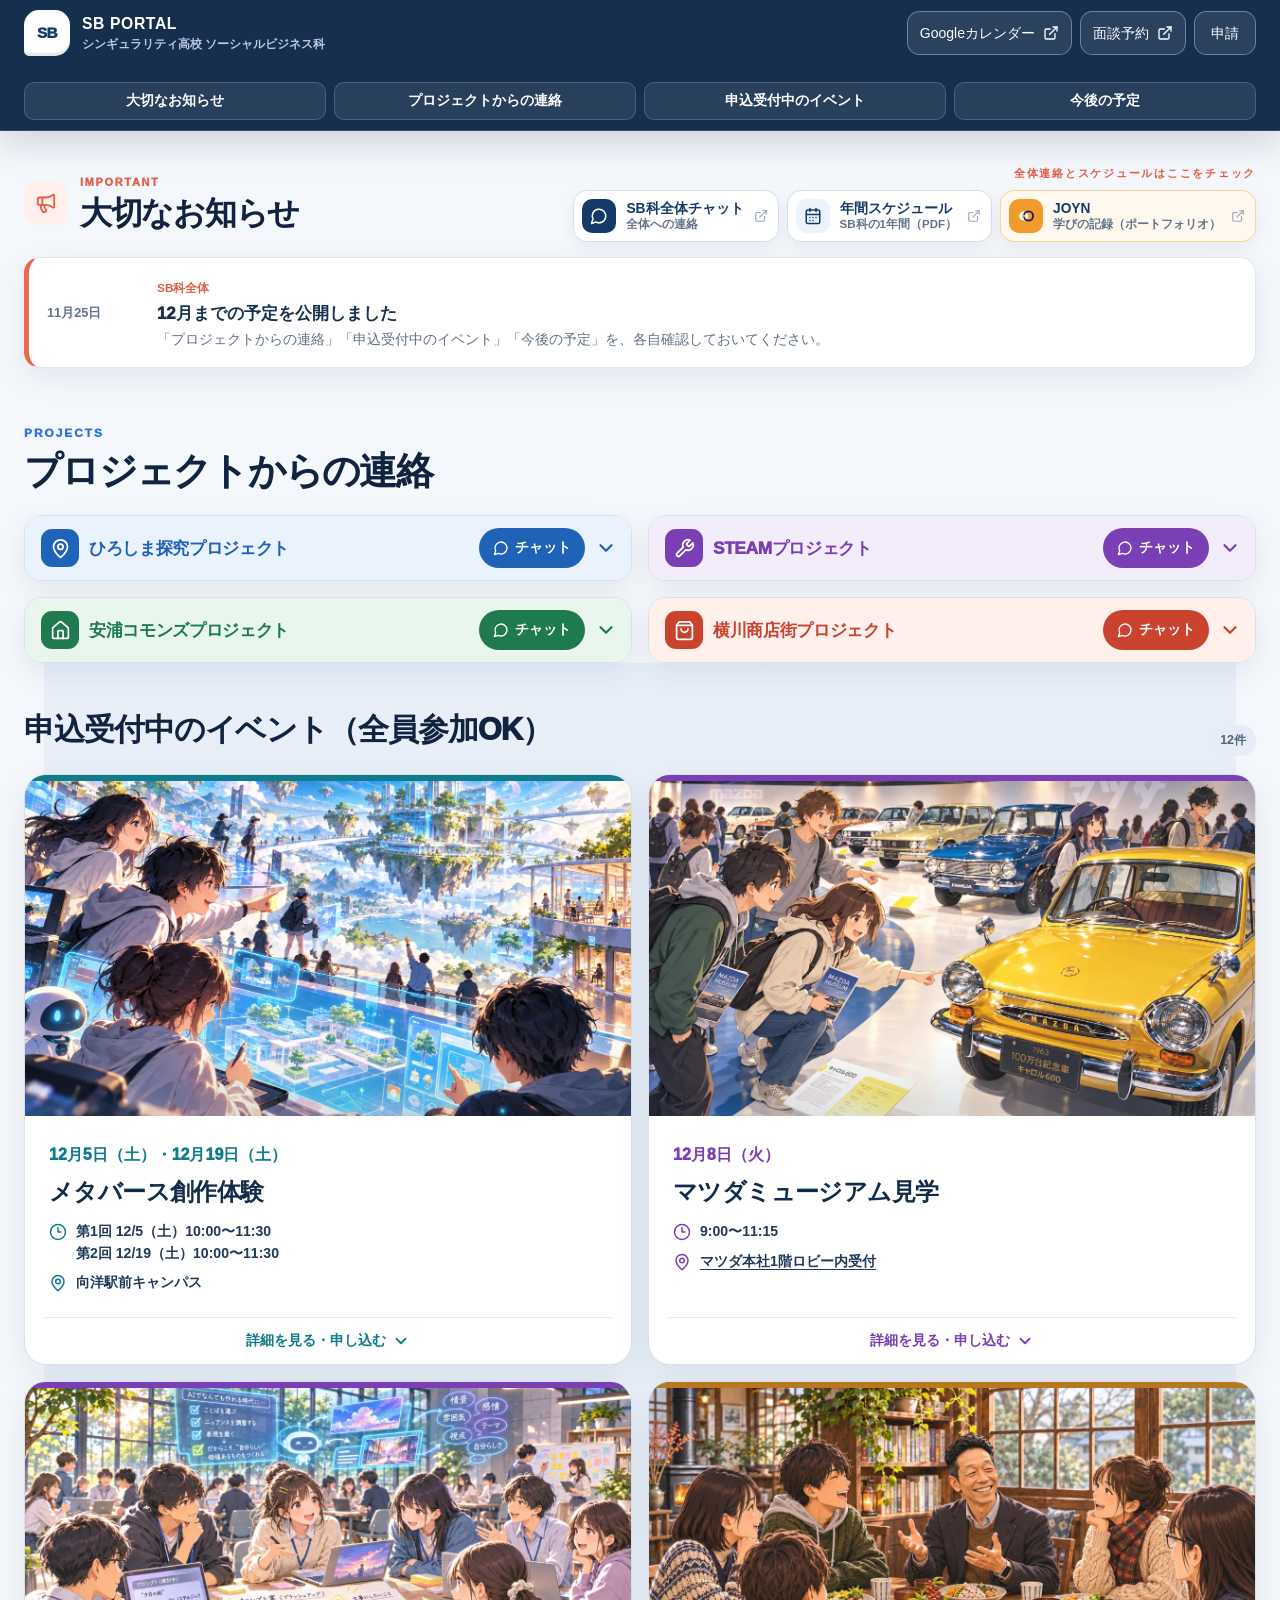
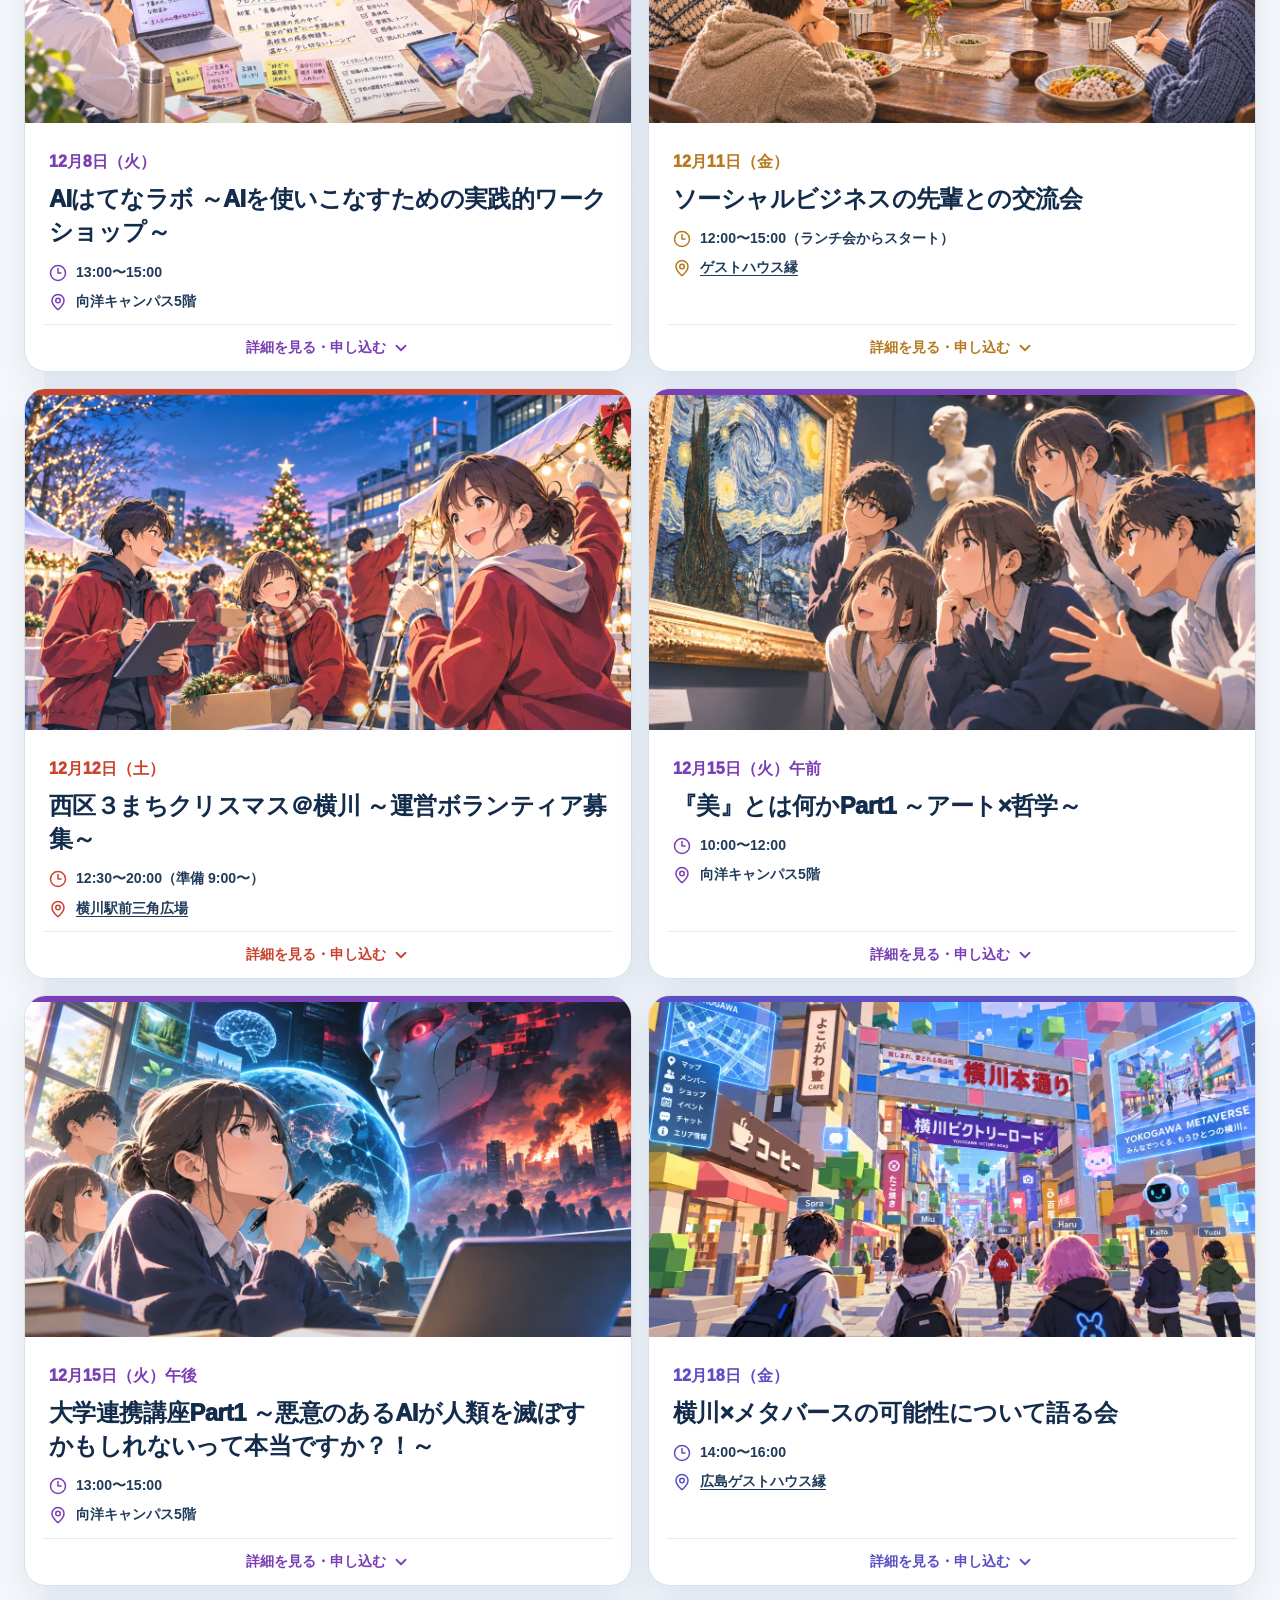
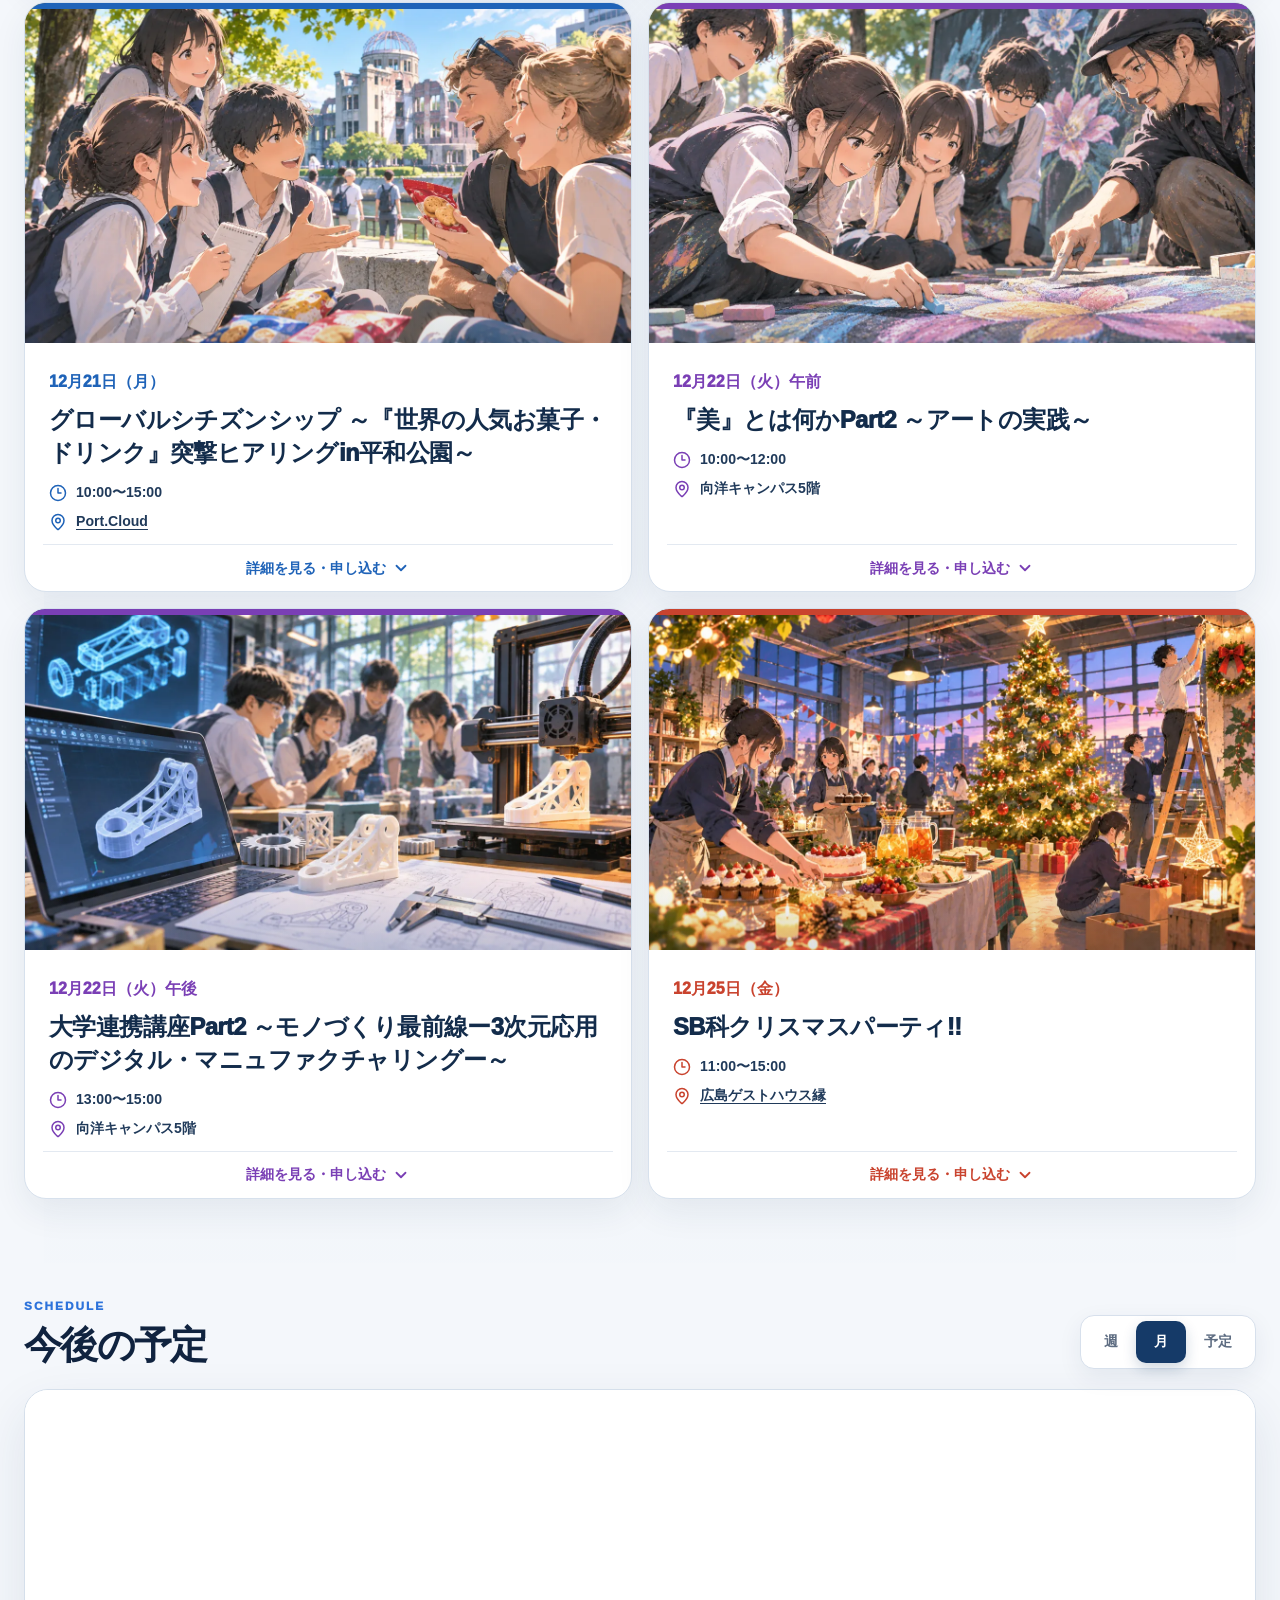
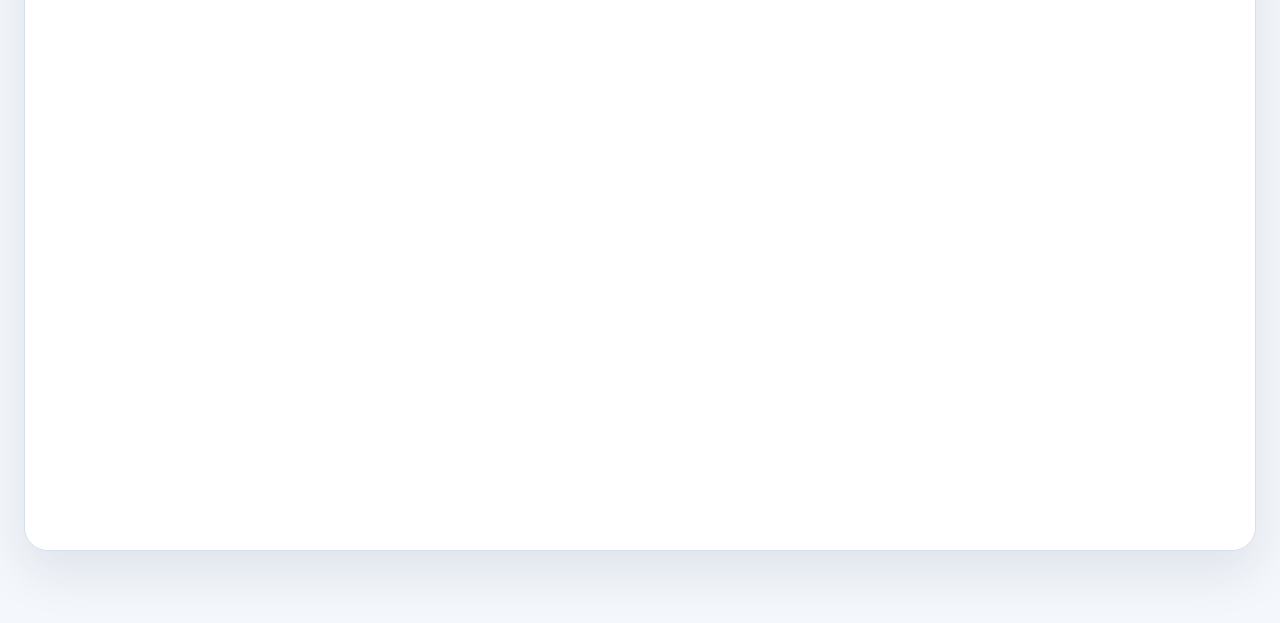
==== index.html @ 7f040677 "PCでイベントカードの高さ（閉じた状態）をそろえる Co-Authored-By: Claude Opus 5.5 <noreply@anthropic.com> Claude-Session: ht" ====
<!DOCTYPE html><html lang="ja"><head><meta charset="utf-8"/><meta name="viewport" content="width=device-width, initial-scale=1"/><title>SB PORTAL｜シンギュラリティ高校 ソーシャルビジネス科</title><meta name="description" content="シンギュラリティ高校ソーシャルビジネス科の今日の予定、Googleカレンダー、次の主なイベント、整理されたお知らせを確認できるポータル。"/><meta name="robots" content="noindex, nofollow"/><link rel="icon" href="favicon.svg" type="image/svg+xml"/><link rel="stylesheet" href="assets/style.css?v=20261125d"/></head><body class="antialiased"><div class="site-shell"><header class="topbar topbar-simple"><a class="brand" href="#top" aria-label="SBポータル トップへ"><span class="brand-symbol">SB</span><span><strong>SB PORTAL</strong><small>シンギュラリティ高校 ソーシャルビジネス科</small></span></a><div class="header-actions"><a href="https://calendar.google.com/calendar/u/0?cid=Y19jbGFzc3Jvb203NjZlNDc3ZkBncm91cC5jYWxlbmRhci5nb29nbGUuY29t" target="_blank" rel="noreferrer" data-slot="button" data-variant="outline" data-size="default" class="inline-flex shrink-0 items-center justify-center gap-2 rounded-md text-sm font-medium whitespace-nowrap transition-all outline-none focus-visible:border-ring focus-visible:ring-[3px] focus-visible:ring-ring/50 disabled:pointer-events-none disabled:opacity-50 aria-invalid:border-destructive aria-invalid:ring-destructive/20 dark:aria-invalid:ring-destructive/40 [&amp;_svg]:pointer-events-none [&amp;_svg]:shrink-0 [&amp;_svg:not([class*=&#x27;size-&#x27;])]:size-4 border bg-background shadow-xs hover:bg-accent hover:text-accent-foreground dark:border-input dark:bg-input/30 dark:hover:bg-input/50 h-9 px-4 py-2 has-[&gt;svg]:px-3 header-calendar-link"><span class="calendar-link-desktop">Googleカレンダー</span><span class="calendar-link-mobile">カレンダー</span><svg xmlns="http://www.w3.org/2000/svg" width="24" height="24" viewBox="0 0 24 24" fill="none" stroke="currentColor" stroke-width="2" stroke-linecap="round" stroke-linejoin="round" class="lucide lucide-external-link" aria-hidden="true"><path d="M15 3h6v6"></path><path d="M10 14 21 3"></path><path d="M18 13v6a2 2 0 0 1-2 2H5a2 2 0 0 1-2-2V8a2 2 0 0 1 2-2h6"></path></svg></a><a href="https://sb-interview-booking.workspace-980249.chatgpt.site/" target="_blank" rel="noreferrer" data-slot="button" data-variant="outline" data-size="default" class="inline-flex shrink-0 items-center justify-center gap-2 rounded-md text-sm font-medium whitespace-nowrap transition-all outline-none focus-visible:border-ring focus-visible:ring-[3px] focus-visible:ring-ring/50 disabled:pointer-events-none disabled:opacity-50 aria-invalid:border-destructive aria-invalid:ring-destructive/20 dark:aria-invalid:ring-destructive/40 [&amp;_svg]:pointer-events-none [&amp;_svg]:shrink-0 [&amp;_svg:not([class*=&#x27;size-&#x27;])]:size-4 border bg-background shadow-xs hover:bg-accent hover:text-accent-foreground dark:border-input dark:bg-input/30 dark:hover:bg-input/50 h-9 px-4 py-2 has-[&gt;svg]:px-3 header-calendar-link"><span>面談予約</span><svg xmlns="http://www.w3.org/2000/svg" width="24" height="24" viewBox="0 0 24 24" fill="none" stroke="currentColor" stroke-width="2" stroke-linecap="round" stroke-linejoin="round" class="lucide lucide-external-link" aria-hidden="true"><path d="M15 3h6v6"></path><path d="M10 14 21 3"></path><path d="M18 13v6a2 2 0 0 1-2 2H5a2 2 0 0 1-2-2V8a2 2 0 0 1 2-2h6"></path></svg></a><a href="shinsei/" data-slot="button" data-variant="outline" data-size="default" class="inline-flex shrink-0 items-center justify-center gap-2 rounded-md text-sm font-medium whitespace-nowrap transition-all outline-none focus-visible:border-ring focus-visible:ring-[3px] focus-visible:ring-ring/50 disabled:pointer-events-none disabled:opacity-50 aria-invalid:border-destructive aria-invalid:ring-destructive/20 dark:aria-invalid:ring-destructive/40 [&amp;_svg]:pointer-events-none [&amp;_svg]:shrink-0 [&amp;_svg:not([class*=&#x27;size-&#x27;])]:size-4 border bg-background shadow-xs hover:bg-accent hover:text-accent-foreground dark:border-input dark:bg-input/30 dark:hover:bg-input/50 h-9 px-4 py-2 has-[&gt;svg]:px-3 header-calendar-link"><span>申請</span></a></div><nav class="page-menu" aria-label="ページ内メニュー"><a href="#sec-important">大切な<br class="pm-br">お知らせ</a><a href="#sec-projects">プロジェクト<br class="pm-br">からの連絡</a><a href="#sec-events">申込受付中の<br class="pm-br">イベント</a><a href="#sec-schedule">今後の<br class="pm-br">予定</a></nav></header><main id="top"><section id="sec-important" class="important-section" aria-labelledby="important-title"><div class="important-heading"><span class="important-heading-icon" aria-hidden="true"><svg xmlns="http://www.w3.org/2000/svg" width="24" height="24" viewBox="0 0 24 24" fill="none" stroke="currentColor" stroke-width="2" stroke-linecap="round" stroke-linejoin="round" class="lucide lucide-megaphone" aria-hidden="true"><path d="M11 6a13 13 0 0 0 8.4-2.8A1 1 0 0 1 21 4v12a1 1 0 0 1-1.6.8A13 13 0 0 0 11 14H5a2 2 0 0 1-2-2V8a2 2 0 0 1 2-2z"></path><path d="M6 14a12 12 0 0 0 2.4 7.2 2 2 0 0 0 3.2-2.4A8 8 0 0 1 10 14"></path><path d="M8 6v8"></path></svg></span><div><p>IMPORTANT</p><h1 id="important-title">大切なお知らせ</h1></div><nav class="important-quick" aria-label="SB科全体の連絡とスケジュール"><p class="important-quick-lead">全体連絡とスケジュールはここをチェック</p><div class="important-quick-links"><a class="iq-link iq-chat" href="https://chat.google.com/room/AAQAaMAeeb8?cls=7" target="_blank" rel="noreferrer"><span class="iq-icon"><svg xmlns="http://www.w3.org/2000/svg" viewBox="0 0 24 24" fill="none" stroke="currentColor" stroke-width="2" stroke-linecap="round" stroke-linejoin="round" aria-hidden="true"><path d="M7.9 20A9 9 0 1 0 4 16.1L2 22Z"/></svg></span><span class="iq-text"><b>SB科全体チャット</b><small>全体への連絡</small></span><span class="iq-ext"><svg xmlns="http://www.w3.org/2000/svg" viewBox="0 0 24 24" fill="none" stroke="currentColor" stroke-width="2" stroke-linecap="round" stroke-linejoin="round" aria-hidden="true"><path d="M15 3h6v6"/><path d="M10 14 21 3"/><path d="M18 13v6a2 2 0 0 1-2 2H5a2 2 0 0 1-2-2V8a2 2 0 0 1 2-2h6"/></svg></span></a><a class="iq-link iq-pdf" href="sb-annual-schedule-2026.pdf" target="_blank" rel="noreferrer"><span class="iq-icon"><svg xmlns="http://www.w3.org/2000/svg" viewBox="0 0 24 24" fill="none" stroke="currentColor" stroke-width="2" stroke-linecap="round" stroke-linejoin="round" aria-hidden="true"><path d="M8 2v4"/><path d="M16 2v4"/><rect width="18" height="18" x="3" y="4" rx="2"/><path d="M3 10h18"/><path d="M8 14h.01"/><path d="M12 14h.01"/><path d="M16 14h.01"/><path d="M8 18h.01"/><path d="M12 18h.01"/></svg></span><span class="iq-text"><b>年間スケジュール</b><small>SB科の1年間（PDF）</small></span><span class="iq-ext"><svg xmlns="http://www.w3.org/2000/svg" viewBox="0 0 24 24" fill="none" stroke="currentColor" stroke-width="2" stroke-linecap="round" stroke-linejoin="round" aria-hidden="true"><path d="M15 3h6v6"/><path d="M10 14 21 3"/><path d="M18 13v6a2 2 0 0 1-2 2H5a2 2 0 0 1-2-2V8a2 2 0 0 1 2-2h6"/></svg></span></a><a class="iq-link iq-joyn" href="https://script.google.com/a/macros/ai.singularity.ed.jp/s/AKfycbwogB1f-5Zv5Kc_44-rg0mRhmXwbDzokCEDryA2qnkyo0y7O92kbZ5E1b_EhD9-_wRr/exec" target="_blank" rel="noreferrer"><span class="iq-icon"><svg viewBox="0 0 48 48" aria-hidden="true"><circle cx="19" cy="24" r="10" fill="#fff"/><circle cx="29.5" cy="24" r="10" fill="none" stroke="#0d2748" stroke-width="4"/><circle cx="19" cy="24" r="3.4" fill="#f29a2e"/></svg></span><span class="iq-text"><b>JOYN</b><small>学びの記録（ポートフォリオ）</small></span><span class="iq-ext"><svg xmlns="http://www.w3.org/2000/svg" viewBox="0 0 24 24" fill="none" stroke="currentColor" stroke-width="2" stroke-linecap="round" stroke-linejoin="round" aria-hidden="true"><path d="M15 3h6v6"/><path d="M10 14 21 3"/><path d="M18 13v6a2 2 0 0 1-2 2H5a2 2 0 0 1-2-2V8a2 2 0 0 1 2-2h6"/></svg></span></a></div></nav></div><div class="important-list"><article class="important-notice" data-end="2026-12-25"><time>11月25日</time><div class="important-notice-copy"><span>SB科全体</span><h2>12月までの予定を公開しました</h2><p>「プロジェクトからの連絡」「申込受付中のイベント」「今後の予定」を、各自確認しておいてください。</p></div></article></div></section><section id="sec-projects" class="project-section" aria-labelledby="project-title"><div class="section-heading simple-heading"><div><p class="section-kicker">PROJECTS</p><h2 id="project-title">プロジェクトからの連絡</h2></div></div><div class="pj-grid"><article class="pj-card pj-hiroshima"><details class="pj-fold"><summary class="pj-head"><span class="pj-icon"><svg xmlns="http://www.w3.org/2000/svg" viewBox="0 0 24 24" fill="none" stroke="currentColor" stroke-width="2" stroke-linecap="round" stroke-linejoin="round" aria-hidden="true"><path d="M20 10c0 4.993-5.539 10.193-7.399 11.799a1 1 0 0 1-1.202 0C9.539 20.193 4 14.993 4 10a8 8 0 0 1 16 0"/><circle cx="12" cy="10" r="3"/></svg></span><h3>ひろしま探究プロジェクト</h3><a class="pj-chat" href="https://chat.google.com/room/AAQAPY9awvk?cls=7" target="_blank" rel="noreferrer" aria-label="ひろしま探究プロジェクトのチャットを開く"><svg xmlns="http://www.w3.org/2000/svg" viewBox="0 0 24 24" fill="none" stroke="currentColor" stroke-width="2" stroke-linecap="round" stroke-linejoin="round" aria-hidden="true"><path d="M7.9 20A9 9 0 1 0 4 16.1L2 22Z"/></svg><span class="pj-chat-label">チャット</span></a><svg class="pj-chev" width="22" height="22" xmlns="http://www.w3.org/2000/svg" viewBox="0 0 24 24" fill="none" stroke="currentColor" stroke-width="2.4" stroke-linecap="round" stroke-linejoin="round" aria-hidden="true"><path d="m6 9 6 6 6-6"/></svg></summary><div class="pj-fold-body"><div class="pj-next-row" data-end="2026-11-02"><span class="pj-next">次回</span><time>11/2（月）</time><div><b>ピースパズルツアー体験</b><span class="pj-tag">体験型・要申込</span><small>12:30〜15:00・白神社集合（午前は活動なし）</small><small>10/26の回は中止。運営体験から参加体験に変更しました。</small></div></div><div class="pj-more-body"><ul class="pj-list"><li data-end="2026-11-01"><time>11/1（日）</time><div><b>RiverDo!ひろしま国際SUPオープンレース 運営ボランティア</b><span class="pj-tag">任意・要申込</span><small>11:30〜15:00（予定）・安田中学高等学校ウラ付近</small></div></li><li data-end="2026-11-09"><time>11/9（月）</time><div><b>原爆ドームから宮島（弥山）へ。2大世界遺産を巡るツアー！</b><span class="pj-tag">体験型・要申込</span><small>9:50〜16:00・平和公園（元安橋）高速船乗り場集合・締切11/6（金）</small></div></li><li data-end="2026-12-07"><time>12/7（月）</time><div><b>ツアープラン作成・プレゼンスライド作成</b><small>13:00〜15:00・<a href="https://maps.app.goo.gl/YiCnb5EU2x2ZdKZJ9" target="_blank" rel="noreferrer">Port.Cloud</a></small></div></li><li data-end="2026-12-14"><time>12/14（月）</time><div><b>ツアープラン作成・発表</b><small>午前 10:00〜12:00：ツアープラン作成・プレゼンスライド作成</small><small>午後 13:00〜15:00：発表</small><small>場所：<a href="https://maps.app.goo.gl/YiCnb5EU2x2ZdKZJ9" target="_blank" rel="noreferrer">Port.Cloud</a></small></div></li><li data-end="2026-12-21"><time>12/21（月）</time><div><b>グローバルシチズンシップ ～『世界の人気お菓子・ドリンク』突撃ヒアリングin平和公園～</b><span class="pj-tag">体験型・要申込</span><small>10:00〜15:00・<a href="https://maps.app.goo.gl/sjWNwyGnusGs8s616" target="_blank" rel="noreferrer">Port.Cloud</a>・締切12/20（日）</small></div></li></ul><p class="pj-note">体験型の詳しい内容と申込は、上の「申込受付中のイベント」から。</p></div></div></details></article><article class="pj-card pj-steam"><details class="pj-fold"><summary class="pj-head"><span class="pj-icon"><svg xmlns="http://www.w3.org/2000/svg" viewBox="0 0 24 24" fill="none" stroke="currentColor" stroke-width="2" stroke-linecap="round" stroke-linejoin="round" aria-hidden="true"><path d="M14.7 6.3a1 1 0 0 0 0 1.4l1.6 1.6a1 1 0 0 0 1.4 0l3.77-3.77a6 6 0 0 1-7.94 7.94l-6.91 6.91a2.12 2.12 0 0 1-3-3l6.91-6.91a6 6 0 0 1 7.94-7.94l-3.76 3.76z"/></svg></span><h3>STEAMプロジェクト</h3><a class="pj-chat" href="https://chat.google.com/room/AAQAP9BiTuQ?cls=7" target="_blank" rel="noreferrer" aria-label="STEAMプロジェクトのチャットを開く"><svg xmlns="http://www.w3.org/2000/svg" viewBox="0 0 24 24" fill="none" stroke="currentColor" stroke-width="2" stroke-linecap="round" stroke-linejoin="round" aria-hidden="true"><path d="M7.9 20A9 9 0 1 0 4 16.1L2 22Z"/></svg><span class="pj-chat-label">チャット</span></a><svg class="pj-chev" width="22" height="22" xmlns="http://www.w3.org/2000/svg" viewBox="0 0 24 24" fill="none" stroke="currentColor" stroke-width="2.4" stroke-linecap="round" stroke-linejoin="round" aria-hidden="true"><path d="m6 9 6 6 6-6"/></svg></summary><div class="pj-fold-body"><div class="pj-next-row" data-end="2026-10-27"><span class="pj-next">次回</span><time>10/27（火）</time><div><b>アプリ制作基礎講座＆LSP</b><small>10:00〜15:00・向洋キャンパス2階</small><small>午前のアプリ制作基礎講座は希望者のみ（申込不要）、午後のLSP（シン高の第3のイノベーションを考える）は全員参加です。</small></div></div><div class="pj-more-body"><ul class="pj-list"><li data-end="2026-11-03"><time>11/3（火）</time><div><b>祝日のためお休み</b><small>活動はありません</small></div></li><li data-end="2026-11-10"><time>11/10（火）</time><div><b>SDGs×自由木工！端材を使って自由に表現しよう</b><span class="pj-tag">体験型・要申込</span><small>13:00〜16:00・シェア工房 Slow &amp; Polite</small><small>汚れてもよい服装で来てください。申込締切は11/7（土）です。</small></div></li><li data-end="2026-11-20"><time>11/20（金）</time><div><b>AI時代のWebデザイン体験</b><span class="pj-tag">体験型・要申込</span><small>14:00〜16:00・向洋キャンパス4階（予定）</small></div></li><li data-end="2026-12-08"><time>12/8（火）</time><div><b>マツダミュージアム見学</b><span class="pj-tag">体験型・先着10名</span><small>9:00〜11:15・マツダ本社1階ロビー集合</small></div></li><li data-end="2026-12-08"><time>12/8（火）</time><div><b>AIはてなラボ ～AIを使いこなすための実践的ワークショップ～</b><span class="pj-tag">体験型・要申込</span><small>13:00〜15:00・向洋キャンパス5階・締切12/7（月）</small></div></li><li data-end="2026-12-15"><time>12/15（火）</time><div><b>『美』とは何かPart1 ～アート×哲学～</b><span class="pj-tag">体験型・要申込</span><small>午前 10:00〜12:00・向洋キャンパス5階・締切12/14（月）</small></div></li><li data-end="2026-12-15"><time>12/15（火）</time><div><b>大学連携講座Part1 ～悪意のあるAIが人類を滅ぼすかもしれないって本当ですか？！～</b><span class="pj-tag">体験型・要申込</span><small>午後 13:00〜15:00・向洋キャンパス5階・締切12/14（月）</small></div></li><li data-end="2026-12-18"><time>12/18（金）</time><div><b>横川×メタバースの可能性について語る会</b><span class="pj-tag">体験型・要申込</span><small>12/11から変更・14:00〜16:00・広島ゲストハウス縁・STEAM×横川商店街の共同企画</small></div></li><li data-end="2026-12-22"><time>12/22（火）</time><div><b>『美』とは何かPart2 ～アートの実践～</b><span class="pj-tag">体験型・要申込</span><small>午前 10:00〜12:00・向洋キャンパス5階・締切12/21（月）</small></div></li><li data-end="2026-12-22"><time>12/22（火）</time><div><b>大学連携講座Part2 ～モノづくり最前線ー3次元応用のデジタル・マニュファクチャリングー～</b><span class="pj-tag">体験型・要申込</span><small>午後 13:00〜15:00・向洋キャンパス5階・締切12/21（月）</small></div></li></ul><p class="pj-sub">日程が決まっていない予定</p><ul class="pj-chips"><li>地元企業でエンジニア体験<small>未定</small></li></ul><p class="pj-note">体験型の詳しい内容と申込は、上の「申込受付中のイベント」から。</p></div></div></details></article><article class="pj-card pj-yasuura"><details class="pj-fold"><summary class="pj-head"><span class="pj-icon"><svg xmlns="http://www.w3.org/2000/svg" viewBox="0 0 24 24" fill="none" stroke="currentColor" stroke-width="2" stroke-linecap="round" stroke-linejoin="round" aria-hidden="true"><path d="M15 21v-8a1 1 0 0 0-1-1h-4a1 1 0 0 0-1 1v8"/><path d="M3 10a2 2 0 0 1 .709-1.528l7-5.999a2 2 0 0 1 2.582 0l7 5.999A2 2 0 0 1 21 10v9a2 2 0 0 1-2 2H5a2 2 0 0 1-2-2z"/></svg></span><h3>安浦コモンズプロジェクト</h3><a class="pj-chat" href="https://chat.google.com/room/AAQA9hpeG4A?cls=7" target="_blank" rel="noreferrer" aria-label="安浦コモンズプロジェクトのチャットを開く"><svg xmlns="http://www.w3.org/2000/svg" viewBox="0 0 24 24" fill="none" stroke="currentColor" stroke-width="2" stroke-linecap="round" stroke-linejoin="round" aria-hidden="true"><path d="M7.9 20A9 9 0 1 0 4 16.1L2 22Z"/></svg><span class="pj-chat-label">チャット</span></a><svg class="pj-chev" width="22" height="22" xmlns="http://www.w3.org/2000/svg" viewBox="0 0 24 24" fill="none" stroke="currentColor" stroke-width="2.4" stroke-linecap="round" stroke-linejoin="round" aria-hidden="true"><path d="m6 9 6 6 6-6"/></svg></summary><div class="pj-fold-body"><div class="pj-next-row" data-end="2026-11-05"><span class="pj-next">次回</span><time>11/5（木）</time><div><b>お休み</b><span class="pj-tag">予定変更</span><small>野呂山登山は11/12（木）に延期になりました。</small></div></div><div class="pj-more-body"><ul class="pj-list"><li data-end="2026-11-12"><time>11/12（木）</time><div><b>野呂山登り＆森の生態系に触れる体験</b><span class="pj-tag">体験型・要申込</span><small>11/5から延期。フォームが変わったので、申し込んでいた人も再度入力してください。</small></div></li><li data-end="2026-12-10"><time>12/10（木）</time><div><b>安浦で、やってみたいことをやってみる</b><small>10:00〜15:00・安浦キャンパス</small></div></li><li data-end="2026-12-17"><time>12/17（木）</time><div><b>安浦で、やってみたいことをやってみる</b><small>10:00〜15:00・安浦キャンパス</small></div></li><li data-end="2026-12-24"><time>12/24（木）</time><div><b>安浦で、やってみたいことをやってみる</b><small>10:00〜15:00・安浦キャンパス</small></div></li></ul><p class="pj-note">体験型の詳しい内容と申込は、上の「申込受付中のイベント」から。</p></div></div></details></article><article class="pj-card pj-yokogawa"><details class="pj-fold"><summary class="pj-head"><span class="pj-icon"><svg xmlns="http://www.w3.org/2000/svg" viewBox="0 0 24 24" fill="none" stroke="currentColor" stroke-width="2" stroke-linecap="round" stroke-linejoin="round" aria-hidden="true"><path d="M6 2 3 6v14a2 2 0 0 0 2 2h14a2 2 0 0 0 2-2V6l-3-4Z"/><path d="M3 6h18"/><path d="M16 10a4 4 0 0 1-8 0"/></svg></span><h3>横川商店街プロジェクト</h3><a class="pj-chat" href="https://chat.google.com/room/AAQA3qN5K5M?cls=7" target="_blank" rel="noreferrer" aria-label="横川商店街プロジェクトのチャットを開く"><svg xmlns="http://www.w3.org/2000/svg" viewBox="0 0 24 24" fill="none" stroke="currentColor" stroke-width="2" stroke-linecap="round" stroke-linejoin="round" aria-hidden="true"><path d="M7.9 20A9 9 0 1 0 4 16.1L2 22Z"/></svg><span class="pj-chat-label">チャット</span></a><svg class="pj-chev" width="22" height="22" xmlns="http://www.w3.org/2000/svg" viewBox="0 0 24 24" fill="none" stroke="currentColor" stroke-width="2.4" stroke-linecap="round" stroke-linejoin="round" aria-hidden="true"><path d="m6 9 6 6 6-6"/></svg></summary><div class="pj-fold-body"><div class="pj-next-row" data-end="2026-10-30"><span class="pj-next">次回</span><time>10/30（金）</time><div><b>後期スタート：一人ずつ対話して、やりたいことを決める</b><span class="pj-tag">時間変更</span><small>10:00〜15:00・ゲストハウス縁。都合のよい時間に来てください（来られる人は午前から）。犬塚は一日中ゲストハウス縁にいます。</small><small>「よこがわランチ」（11:30〜・ゲスト：縁の紅さん）に参加したい人は、犬塚まで連絡してください。</small></div></div><div class="pj-more-body"><ul class="pj-list"><li data-end="2026-11-01"><time>10/31（土）<br>〜11/1（日）</time><div><b>横川ゾンビナイト運営ボランティア</b><span class="pj-tag">原則参加</span><small>横川ベース（子ども向けワークショップ）／胡子神社（ゾンビ役）</small><small>どちらか1日だけの参加もOK</small></div></li><li data-end="2026-11-06"><time>11/6（金）</time><div><b>やりたいことを、やってみる</b></div></li><li data-end="2026-11-13"><time>11/13（金）</time><div><b>YOKOGAWA YOUTH DIALOGUE ー若者が描くミライと、地域との新しいつながりー</b><span class="pj-tag">生徒企画・要申込</span><small>11:00〜14:00（予定）・ゲストハウス縁・締切11/12（木）</small></div></li><li data-end="2026-12-11"><time>12/11（金）</time><div><b>午前：横川で、やってみたいことをやってみる</b><small>10:00〜12:00・広島ゲストハウス縁</small></div></li><li data-end="2026-12-11"><time>12/11（金）</time><div><b>午後：ソーシャルビジネスの先輩との交流会</b><span class="pj-tag">SB科特別企画・要申込</span><small>12:00〜15:00（ランチ会から）・広島ゲストハウス縁・締切12/10（木）</small></div></li><li data-end="2026-12-12"><time>12/12（土）</time><div><b>西区３まちクリスマス＠横川 運営ボランティア</b><span class="pj-tag">体験型・要申込</span><small>12:30〜20:00（準備 9:00〜）・横川駅前三角広場・締切12/11（金）</small></div></li><li data-end="2026-12-18"><time>12/18（金）</time><div><b>午前〜：横川で、やってみたいことをやってみる</b><small>10:00〜14:00・広島ゲストハウス縁</small><small>クリスマスパーティの実行委員は、10:00から企画会議・準備をします。</small></div></li><li data-end="2026-12-18"><time>12/18（金）</time><div><b>午後：横川×メタバースの可能性について語る会</b><span class="pj-tag">体験型・要申込</span><small>12/11から変更・14:00〜16:00・広島ゲストハウス縁・STEAM×横川商店街の共同企画</small></div></li><li data-end="2026-12-25"><time>12/25（金）</time><div><b>SB科クリスマスパーティ!!</b><span class="pj-tag">体験型・要申込</span><small>11:00〜15:00・広島ゲストハウス縁</small><small>実行委員の締切12/17（木）・参加の締切12/24（木）</small></div></li></ul><p class="pj-sub">次の3つから選びます（あとで変更できます）</p><ul class="pj-choices"><li><b>個人プロジェクト</b><span>やりたいことを、まちでやってみる。予算あり（1人1万円程度）</span></li><li><b>イベント企画チーム</b><span>SB科のイベントや、ゾンビナイト・クリスマスなど横川のイベントを企画</span></li><li><b>片腕プロジェクト</b><span>地域で活動する人の事業を手伝う（まちのデータベース、出張キッズスペースなど）</span></li></ul><a class="pj-form" href="https://forms.gle/n9mWtYVdY3ZJye629" target="_blank" rel="noreferrer"><svg xmlns="http://www.w3.org/2000/svg" viewBox="0 0 24 24" fill="none" stroke="currentColor" stroke-width="2" stroke-linecap="round" stroke-linejoin="round" aria-hidden="true"><path d="M12 20h9"/><path d="M16.376 3.622a1 1 0 0 1 3.002 3.002L7.368 18.635a2 2 0 0 1-.855.506l-2.872.838a.5.5 0 0 1-.62-.62l.838-2.872a2 2 0 0 1 .506-.854z"/></svg>希望を入力する</a></div></div></details></article></div></section><section class="featured-section featured-first" aria-labelledby="featured-title"><div class="section-heading featured-heading simple-heading"><div><p class="section-kicker">NEXT EVENTS</p><h2 id="featured-title">次の主なイベント（全員参加OK）</h2></div></div><div id="sec-events" class="upcoming-events" aria-labelledby="open-events-title"><div class="upcoming-events-heading"><h2 id="open-events-title">申込受付中のイベント（全員参加OK）</h2><span>23<!-- -->件</span></div><div class="upcoming-event-grid"><article class="upcoming-event-card" data-end="2026-10-29" style="--event-accent:#1f7a4d"><div class="upcoming-event-image"><img src="img/event-yasuura-oyster.webp" alt="海辺の作業場で、漁師さんに教わりながら牡蠣剥きを体験する高校生たちのイラスト" loading="lazy"/></div><div class="upcoming-event-body"><div class="upcoming-event-topline"><time dateTime="2026-10-29">10月29日（木）</time></div><h3>牡蠣剥き体験</h3><div class="upcoming-event-facts"><span><svg xmlns="http://www.w3.org/2000/svg" width="24" height="24" viewBox="0 0 24 24" fill="none" stroke="currentColor" stroke-width="2" stroke-linecap="round" stroke-linejoin="round" class="lucide lucide-clock3" aria-hidden="true"><circle cx="12" cy="12" r="10"></circle><path d="M12 6v6h4"></path></svg><b>10:00〜15:00</b></span><span><svg xmlns="http://www.w3.org/2000/svg" width="24" height="24" viewBox="0 0 24 24" fill="none" stroke="currentColor" stroke-width="2" stroke-linecap="round" stroke-linejoin="round" class="lucide lucide-map-pin" aria-hidden="true"><path d="M20 10c0 4.993-5.539 10.193-7.399 11.799a1 1 0 0 1-1.202 0C9.539 20.193 4 14.993 4 10a8 8 0 0 1 16 0"></path><circle cx="12" cy="10" r="3"></circle></svg><b><span class="event-venue-list">安浦キャンパス（ここから山根水産へ移動）</span></b></span></div></div><details class="event-more"><summary>詳細を見る・申し込む<svg class="event-more-chev" width="18" height="18" xmlns="http://www.w3.org/2000/svg" viewBox="0 0 24 24" fill="none" stroke="currentColor" stroke-width="2.4" stroke-linecap="round" stroke-linejoin="round" aria-hidden="true"><path d="m6 9 6 6 6-6"/></svg></summary><div class="event-more-body"><p class="event-more-tag">NEW｜安浦コモンズ・体験型</p><p>午前中は山根水産で牡蠣養殖業の課題を聞き取り、牡蠣剥きを体験します。午後は安浦キャンパスでLSP（レゴ・シリアスプレイ）を行います。</p><div class="upcoming-event-facts"><span><svg xmlns="http://www.w3.org/2000/svg" width="24" height="24" viewBox="0 0 24 24" fill="none" stroke="currentColor" stroke-width="2" stroke-linecap="round" stroke-linejoin="round" class="lucide lucide-bus" aria-hidden="true"><path d="M8 6v6"></path><path d="M15 6v6"></path><path d="M2 12h19.6"></path><path d="M18 18h3s.5-1.7.8-2.8c.1-.4.2-.8.2-1.2 0-.4-.1-.8-.2-1.2l-1.4-5C20.1 6.8 19.1 6 18 6H4a2 2 0 0 0-2 2v10h3"></path><circle cx="7" cy="18" r="2"></circle><path d="M9 18h5"></path><circle cx="16" cy="18" r="2"></circle></svg><b>8:30 向洋発 → 16:30 向洋着</b></span></div><div class="upcoming-event-actions"><p class="event-deadline">申込締切：2026年10月28日（水）</p><a class="upcoming-register" href="https://forms.gle/kYth7FYPj9ZwhYFD8" target="_blank" rel="noreferrer"><svg xmlns="http://www.w3.org/2000/svg" width="24" height="24" viewBox="0 0 24 24" fill="none" stroke="currentColor" stroke-width="2" stroke-linecap="round" stroke-linejoin="round" class="lucide lucide-rectangle-ellipsis" aria-hidden="true"><rect width="20" height="12" x="2" y="6" rx="2"></rect><path d="M12 12h.01"></path><path d="M17 12h.01"></path><path d="M7 12h.01"></path></svg>申込フォームを開く<svg xmlns="http://www.w3.org/2000/svg" width="24" height="24" viewBox="0 0 24 24" fill="none" stroke="currentColor" stroke-width="2" stroke-linecap="round" stroke-linejoin="round" class="lucide lucide-arrow-up-right" aria-hidden="true"><path d="M7 7h10v10"></path><path d="M7 17 17 7"></path></svg></a></div></div></details></article><article class="upcoming-event-card" data-end="2026-11-01" style="--event-accent:#96532c"><div class="upcoming-event-image"><img src="img/event-zombie-volunteers.webp" alt="夕暮れのお化け屋敷を背景に、青白いゾンビメイクと仮装をした私服の高校生や地域の大人が、こちらに手を伸ばすイメージイラスト"/></div><div class="upcoming-event-body"><div class="upcoming-event-topline"><time dateTime="2026-10-31">10月31日（土）〜11月1日（日）</time></div><h3>横川ゾンビナイト運営ボランティア</h3><div class="upcoming-event-facts"><span><svg xmlns="http://www.w3.org/2000/svg" width="24" height="24" viewBox="0 0 24 24" fill="none" stroke="currentColor" stroke-width="2" stroke-linecap="round" stroke-linejoin="round" class="lucide lucide-clock3 lucide-clock-3" aria-hidden="true"><circle cx="12" cy="12" r="10"></circle><path d="M12 6v6h4"></path></svg><b>10/31 14:00〜20:00（12:30〜準備）
11/1 11:00〜17:00（〜19:00撤収）</b></span><span><svg xmlns="http://www.w3.org/2000/svg" width="24" height="24" viewBox="0 0 24 24" fill="none" stroke="currentColor" stroke-width="2" stroke-linecap="round" stroke-linejoin="round" class="lucide lucide-map-pin" aria-hidden="true"><path d="M20 10c0 4.993-5.539 10.193-7.399 11.799a1 1 0 0 1-1.202 0C9.539 20.193 4 14.993 4 10a8 8 0 0 1 16 0"></path><circle cx="12" cy="10" r="3"></circle></svg><b><span class="event-venue-list"><a class="event-location-link" href="https://maps.app.goo.gl/UTSn7WidAMMYReibA" target="_blank" rel="noopener noreferrer">横川ベース（子ども向けワークショップ）</a><a class="event-location-link" href="https://maps.app.goo.gl/GuvdExsSoghygHfLA" target="_blank" rel="noopener noreferrer">胡子神社（ゾンビホラーハウス）</a></span></b></span></div></div><details class="event-more"><summary>詳細を見る・申し込む<svg class="event-more-chev" width="18" height="18" xmlns="http://www.w3.org/2000/svg" viewBox="0 0 24 24" fill="none" stroke="currentColor" stroke-width="2.4" stroke-linecap="round" stroke-linejoin="round" aria-hidden="true"><path d="m6 9 6 6 6-6"/></svg></summary><div class="event-more-body"><p class="event-more-tag">NEW｜横川メンバーは原則参加</p><p>横川最大のイベントを支える2日間。子ども向けワークショップの運営、またはホラーハウスのゾンビ役を選べます。</p><ul class="upcoming-event-notes"><li>横川商店街プロジェクトのメンバーは原則参加。その他のプロジェクトは任意です。</li><li>どちらか1日だけの参加もOKです。</li><li>ワークショップ：ボードゲーム、ゾンビチョークアート、ゾンビお絵かき体験などの運営。</li><li>ゾンビ役：ゾンビメイクをして、お化け屋敷内で待機し、来場者を脅かします。人数制限のため抽選となる可能性があります。</li></ul><div class="upcoming-event-actions"><p class="event-deadline">申込締切：<!-- -->2026年10月24日（土）</p><a class="upcoming-register" href="https://forms.gle/YwnDZFCGESdbsLsm7" target="_blank" rel="noreferrer"><svg xmlns="http://www.w3.org/2000/svg" width="24" height="24" viewBox="0 0 24 24" fill="none" stroke="currentColor" stroke-width="2" stroke-linecap="round" stroke-linejoin="round" class="lucide lucide-rectangle-ellipsis" aria-hidden="true"><rect width="20" height="12" x="2" y="6" rx="2"></rect><path d="M12 12h.01"></path><path d="M17 12h.01"></path><path d="M7 12h.01"></path></svg>申込フォームを開く<svg xmlns="http://www.w3.org/2000/svg" width="24" height="24" viewBox="0 0 24 24" fill="none" stroke="currentColor" stroke-width="2" stroke-linecap="round" stroke-linejoin="round" class="lucide lucide-arrow-up-right" aria-hidden="true"><path d="M7 7h10v10"></path><path d="M7 17 17 7"></path></svg></a></div></div></details></article><article class="upcoming-event-card" data-end="2026-11-01" style="--event-accent:#16818d"><div class="upcoming-event-image"><img src="img/event-riverdo-volunteers.webp" alt="私服の高校生と地域の大人が、川沿いのエイドステーションでSUP選手に飲み物を渡して応援するイメージイラスト"/></div><div class="upcoming-event-body"><div class="upcoming-event-topline"><time dateTime="2026-11-01">11月1日（日）</time></div><h3>RiverDo!ひろしま国際SUPオープンレース 運営ボランティア</h3><div class="upcoming-event-facts"><span><svg xmlns="http://www.w3.org/2000/svg" width="24" height="24" viewBox="0 0 24 24" fill="none" stroke="currentColor" stroke-width="2" stroke-linecap="round" stroke-linejoin="round" class="lucide lucide-clock3 lucide-clock-3" aria-hidden="true"><circle cx="12" cy="12" r="10"></circle><path d="M12 6v6h4"></path></svg><b>11:30〜15:00（予定）</b></span><span><svg xmlns="http://www.w3.org/2000/svg" width="24" height="24" viewBox="0 0 24 24" fill="none" stroke="currentColor" stroke-width="2" stroke-linecap="round" stroke-linejoin="round" class="lucide lucide-map-pin" aria-hidden="true"><path d="M20 10c0 4.993-5.539 10.193-7.399 11.799a1 1 0 0 1-1.202 0C9.539 20.193 4 14.993 4 10a8 8 0 0 1 16 0"></path><circle cx="12" cy="10" r="3"></circle></svg><b><span class="event-venue-list"><a class="event-location-link" href="https://maps.app.goo.gl/WRd56cQBkRf7C6bt6" target="_blank" rel="noopener noreferrer">安田中学高等学校ウラ付近</a></span></b></span></div></div><details class="event-more"><summary>詳細を見る・申し込む<svg class="event-more-chev" width="18" height="18" xmlns="http://www.w3.org/2000/svg" viewBox="0 0 24 24" fill="none" stroke="currentColor" stroke-width="2.4" stroke-linecap="round" stroke-linejoin="round" aria-hidden="true"><path d="m6 9 6 6 6-6"/></svg></summary><div class="event-more-body"><p class="event-more-tag">NEW｜任意参加・運営ボランティア</p><p>国内最大級のSUPレースをサポート。エイドステーションで選手に飲料などを手渡し、励ましの声を掛けます。</p><ul class="upcoming-event-notes"><li>参加は任意です。どのプロジェクトの人も参加できます。</li></ul><div class="upcoming-event-actions"><p class="event-deadline">申込締切：<!-- -->2026年10月24日（土）</p><a class="upcoming-register" href="https://forms.gle/B75eYHPqAcMFCqDV6" target="_blank" rel="noreferrer"><svg xmlns="http://www.w3.org/2000/svg" width="24" height="24" viewBox="0 0 24 24" fill="none" stroke="currentColor" stroke-width="2" stroke-linecap="round" stroke-linejoin="round" class="lucide lucide-rectangle-ellipsis" aria-hidden="true"><rect width="20" height="12" x="2" y="6" rx="2"></rect><path d="M12 12h.01"></path><path d="M17 12h.01"></path><path d="M7 12h.01"></path></svg>申込フォームを開く<svg xmlns="http://www.w3.org/2000/svg" width="24" height="24" viewBox="0 0 24 24" fill="none" stroke="currentColor" stroke-width="2" stroke-linecap="round" stroke-linejoin="round" class="lucide lucide-arrow-up-right" aria-hidden="true"><path d="M7 7h10v10"></path><path d="M7 17 17 7"></path></svg></a><a class="upcoming-secondary" href="https://river-do.com/1" target="_blank" rel="noreferrer">大会について見る<!-- --> <svg xmlns="http://www.w3.org/2000/svg" width="24" height="24" viewBox="0 0 24 24" fill="none" stroke="currentColor" stroke-width="2" stroke-linecap="round" stroke-linejoin="round" class="lucide lucide-external-link" aria-hidden="true"><path d="M15 3h6v6"></path><path d="M10 14 21 3"></path><path d="M18 13v6a2 2 0 0 1-2 2H5a2 2 0 0 1-2-2V8a2 2 0 0 1 2-2h6"></path></svg></a></div></div></details></article><article class="upcoming-event-card" data-end="2026-11-02" style="--event-accent:#1f63b8"><div class="upcoming-event-image"><img src="img/event-peacepuzzle-tour.webp" alt="神社と原爆ドームの近くで、タブレットを見ながら平和スポットを巡る私服の高校生たちのイラスト" loading="lazy"/></div><div class="upcoming-event-body"><div class="upcoming-event-topline"><time dateTime="2026-11-02">11月2日（月）</time></div><h3>ピースパズルツアー体験</h3><div class="upcoming-event-facts"><span><svg xmlns="http://www.w3.org/2000/svg" width="24" height="24" viewBox="0 0 24 24" fill="none" stroke="currentColor" stroke-width="2" stroke-linecap="round" stroke-linejoin="round" class="lucide lucide-clock3" aria-hidden="true"><circle cx="12" cy="12" r="10"></circle><path d="M12 6v6h4"></path></svg><b>12:30〜15:00（午前中は活動なし）</b></span><span><svg xmlns="http://www.w3.org/2000/svg" width="24" height="24" viewBox="0 0 24 24" fill="none" stroke="currentColor" stroke-width="2" stroke-linecap="round" stroke-linejoin="round" class="lucide lucide-map-pin" aria-hidden="true"><path d="M20 10c0 4.993-5.539 10.193-7.399 11.799a1 1 0 0 1-1.202 0C9.539 20.193 4 14.993 4 10a8 8 0 0 1 16 0"></path><circle cx="12" cy="10" r="3"></circle></svg><b><span class="event-venue-list"><a class="event-location-link" href="https://maps.app.goo.gl/hHC6nUAdrBa8Xiqm6" target="_blank" rel="noopener noreferrer">白神社</a></span></b></span></div></div><details class="event-more"><summary>詳細を見る・申し込む<svg class="event-more-chev" width="18" height="18" xmlns="http://www.w3.org/2000/svg" viewBox="0 0 24 24" fill="none" stroke="currentColor" stroke-width="2.4" stroke-linecap="round" stroke-linejoin="round" aria-hidden="true"><path d="m6 9 6 6 6-6"/></svg></summary><div class="event-more-body"><p class="event-more-tag">日程変更｜ひろしま探究・体験型</p><p>市内の隠れた平和スポットを回り、デジタル設計されたクイズや謎解きに挑戦しながらゴールを目指すツアーを体験します。</p><ul class="upcoming-event-notes"><li>10月26日（月）の回は中止になりました。この日に参加体験として実施します（運営体験から変更）。</li><li>白神社から平和公園付近まで歩きます。</li></ul><div class="upcoming-event-actions"><p class="event-deadline">申込締切：2026年10月30日（金）</p><a class="upcoming-register" href="https://forms.gle/gvWtHHRTDseupG3S9" target="_blank" rel="noreferrer"><svg xmlns="http://www.w3.org/2000/svg" width="24" height="24" viewBox="0 0 24 24" fill="none" stroke="currentColor" stroke-width="2" stroke-linecap="round" stroke-linejoin="round" class="lucide lucide-rectangle-ellipsis" aria-hidden="true"><rect width="20" height="12" x="2" y="6" rx="2"></rect><path d="M12 12h.01"></path><path d="M17 12h.01"></path><path d="M7 12h.01"></path></svg>申込フォームを開く<svg xmlns="http://www.w3.org/2000/svg" width="24" height="24" viewBox="0 0 24 24" fill="none" stroke="currentColor" stroke-width="2" stroke-linecap="round" stroke-linejoin="round" class="lucide lucide-arrow-up-right" aria-hidden="true"><path d="M7 7h10v10"></path><path d="M7 17 17 7"></path></svg></a></div></div></details></article><article class="upcoming-event-card" data-end="2026-11-09" style="--event-accent:#1f63b8"><div class="upcoming-event-image"><img src="img/event-miyajima-tour-1109.webp" alt="宮島の表参道商店街で、海に立つ大鳥居を背に笑顔で歩く高校生たちと鹿のイラスト" loading="lazy"/></div><div class="upcoming-event-body"><div class="upcoming-event-topline"><time dateTime="2026-11-09">11月9日（月）</time></div><h3>原爆ドームから宮島（弥山）へ。2大世界遺産を巡るツアー！</h3><div class="upcoming-event-facts"><span><svg xmlns="http://www.w3.org/2000/svg" width="24" height="24" viewBox="0 0 24 24" fill="none" stroke="currentColor" stroke-width="2" stroke-linecap="round" stroke-linejoin="round" class="lucide lucide-clock3" aria-hidden="true"><circle cx="12" cy="12" r="10"></circle><path d="M12 6v6h4"></path></svg><b>9:50〜16:00</b></span><span><svg xmlns="http://www.w3.org/2000/svg" width="24" height="24" viewBox="0 0 24 24" fill="none" stroke="currentColor" stroke-width="2" stroke-linecap="round" stroke-linejoin="round" class="lucide lucide-map-pin" aria-hidden="true"><path d="M20 10c0 4.993-5.539 10.193-7.399 11.799a1 1 0 0 1-1.202 0C9.539 20.193 4 14.993 4 10a8 8 0 0 1 16 0"></path><circle cx="12" cy="10" r="3"></circle></svg><b><span class="event-venue-list"><a class="event-location-link" href="https://maps.app.goo.gl/qanPdzuodgebKscD6" target="_blank" rel="noopener noreferrer">平和公園（元安橋）高速船乗り場</a></span></b></span></div></div><details class="event-more"><summary>詳細を見る・申し込む<svg class="event-more-chev" width="18" height="18" xmlns="http://www.w3.org/2000/svg" viewBox="0 0 24 24" fill="none" stroke="currentColor" stroke-width="2.4" stroke-linecap="round" stroke-linejoin="round" aria-hidden="true"><path d="m6 9 6 6 6-6"/></svg></summary><div class="event-more-body"><p class="event-more-tag">NEW｜ひろしま探究・体験型</p><p>原爆ドームから高速船で宮島へ渡り、ロープウェーで弥山の山頂へ向かいます。各自で昼食をとったあと、午後は宮島の価値を再発見するフィールドワークを行います。</p><ul class="upcoming-event-notes"><li>平和公園（原爆ドーム）に集合し、9:50発の高速船に乗ります。</li><li>帰りはフェリーで宮島口に渡り、JR宮島口駅で解散します。</li><li>宮島では30分ほど山を登ります。動きやすい服装で来てください。</li><li>昼食代は自己負担です。</li></ul><div class="upcoming-event-actions"><p class="event-deadline">申込締切：2026年11月6日（金）</p><a class="upcoming-register" href="https://forms.gle/KNM9EoXmNayh5AjE6" target="_blank" rel="noreferrer"><svg xmlns="http://www.w3.org/2000/svg" width="24" height="24" viewBox="0 0 24 24" fill="none" stroke="currentColor" stroke-width="2" stroke-linecap="round" stroke-linejoin="round" class="lucide lucide-rectangle-ellipsis" aria-hidden="true"><rect width="20" height="12" x="2" y="6" rx="2"></rect><path d="M12 12h.01"></path><path d="M17 12h.01"></path><path d="M7 12h.01"></path></svg>申込フォームを開く<svg xmlns="http://www.w3.org/2000/svg" width="24" height="24" viewBox="0 0 24 24" fill="none" stroke="currentColor" stroke-width="2" stroke-linecap="round" stroke-linejoin="round" class="lucide lucide-arrow-up-right" aria-hidden="true"><path d="M7 7h10v10"></path><path d="M7 17 17 7"></path></svg></a></div></div></details></article><article class="upcoming-event-card" data-end="2026-11-10" style="--event-accent:#9a5b2c"><div class="upcoming-event-image"><img src="img/event-steam-mokko-1110.webp" alt="木工の作業場で、職人さんに教わりながら端材で巣箱や車をつくる高校生たちのイラスト" loading="lazy"/></div><div class="upcoming-event-body"><div class="upcoming-event-topline"><time dateTime="2026-11-10">11月10日（火）</time></div><h3>SDGs×自由木工！端材を使って自由に表現しよう</h3><div class="upcoming-event-facts"><span><svg xmlns="http://www.w3.org/2000/svg" width="24" height="24" viewBox="0 0 24 24" fill="none" stroke="currentColor" stroke-width="2" stroke-linecap="round" stroke-linejoin="round" class="lucide lucide-clock3" aria-hidden="true"><circle cx="12" cy="12" r="10"></circle><path d="M12 6v6h4"></path></svg><b>13:00〜16:00</b></span><span><svg xmlns="http://www.w3.org/2000/svg" width="24" height="24" viewBox="0 0 24 24" fill="none" stroke="currentColor" stroke-width="2" stroke-linecap="round" stroke-linejoin="round" class="lucide lucide-map-pin" aria-hidden="true"><path d="M20 10c0 4.993-5.539 10.193-7.399 11.799a1 1 0 0 1-1.202 0C9.539 20.193 4 14.993 4 10a8 8 0 0 1 16 0"></path><circle cx="12" cy="10" r="3"></circle></svg><b><span class="event-venue-list"><a class="event-location-link" href="https://maps.app.goo.gl/6cpv28ZWhJQYw8jw7?g_st=ic" target="_blank" rel="noopener noreferrer">広島のシェア工房 Slow &amp; Polite</a></span></b></span></div></div><details class="event-more"><summary>詳細を見る・申し込む<svg class="event-more-chev" width="18" height="18" xmlns="http://www.w3.org/2000/svg" viewBox="0 0 24 24" fill="none" stroke="currentColor" stroke-width="2.4" stroke-linecap="round" stroke-linejoin="round" aria-hidden="true"><path d="m6 9 6 6 6-6"/></svg></summary><div class="event-more-body"><p class="event-more-tag">NEW｜STEAM・体験型</p><p>制作の過程で出る端材（ごみ）を使い、自由に木工作品をつくります。工房の機材を自由に使え、専門家の指導も受けられます。</p><ul class="upcoming-event-notes"><li>汚れてもよい服装で来てください。</li></ul><div class="upcoming-event-actions"><p class="event-deadline">申込締切：2026年11月7日（土）</p><a class="upcoming-register" href="https://forms.gle/L3kwMjQ3C6N3j46QA" target="_blank" rel="noreferrer"><svg xmlns="http://www.w3.org/2000/svg" width="24" height="24" viewBox="0 0 24 24" fill="none" stroke="currentColor" stroke-width="2" stroke-linecap="round" stroke-linejoin="round" class="lucide lucide-rectangle-ellipsis" aria-hidden="true"><rect width="20" height="12" x="2" y="6" rx="2"></rect><path d="M12 12h.01"></path><path d="M17 12h.01"></path><path d="M7 12h.01"></path></svg>申込フォームを開く<svg xmlns="http://www.w3.org/2000/svg" width="24" height="24" viewBox="0 0 24 24" fill="none" stroke="currentColor" stroke-width="2" stroke-linecap="round" stroke-linejoin="round" class="lucide lucide-arrow-up-right" aria-hidden="true"><path d="M7 7h10v10"></path><path d="M7 17 17 7"></path></svg></a></div></div></details></article><article class="upcoming-event-card" data-end="2026-11-12" style="--event-accent:#1f7a4d"><div class="upcoming-event-image"><img src="img/event-yasuura-noroyama.webp" alt="紅葉した山道で、瀬戸内海を見下ろしながら森の植物を観察する高校生たちのイラスト" loading="lazy"/></div><div class="upcoming-event-body"><div class="upcoming-event-topline"><time dateTime="2026-11-12">11月12日（木）</time></div><h3>野呂山登り＆森の生態系に触れる体験</h3><div class="upcoming-event-facts"><span><svg xmlns="http://www.w3.org/2000/svg" width="24" height="24" viewBox="0 0 24 24" fill="none" stroke="currentColor" stroke-width="2" stroke-linecap="round" stroke-linejoin="round" class="lucide lucide-clock3" aria-hidden="true"><circle cx="12" cy="12" r="10"></circle><path d="M12 6v6h4"></path></svg><b>10:00〜16:00</b></span><span><svg xmlns="http://www.w3.org/2000/svg" width="24" height="24" viewBox="0 0 24 24" fill="none" stroke="currentColor" stroke-width="2" stroke-linecap="round" stroke-linejoin="round" class="lucide lucide-map-pin" aria-hidden="true"><path d="M20 10c0 4.993-5.539 10.193-7.399 11.799a1 1 0 0 1-1.202 0C9.539 20.193 4 14.993 4 10a8 8 0 0 1 16 0"></path><circle cx="12" cy="10" r="3"></circle></svg><b><span class="event-venue-list">安浦キャンパス（ここから野呂山へ徒歩で移動）</span></b></span></div></div><details class="event-more"><summary>詳細を見る・申し込む<svg class="event-more-chev" width="18" height="18" xmlns="http://www.w3.org/2000/svg" viewBox="0 0 24 24" fill="none" stroke="currentColor" stroke-width="2.4" stroke-linecap="round" stroke-linejoin="round" aria-hidden="true"><path d="m6 9 6 6 6-6"/></svg></summary><div class="event-more-body"><p class="event-more-tag">日程変更｜安浦コモンズ・体験型</p><p>登山ガイドとともに、呉の名峰・野呂山に登ります。途中までは舗装された道で、登山らしくなるのは後半の30分ほどです。</p><div class="upcoming-event-facts"><span><svg xmlns="http://www.w3.org/2000/svg" width="24" height="24" viewBox="0 0 24 24" fill="none" stroke="currentColor" stroke-width="2" stroke-linecap="round" stroke-linejoin="round" class="lucide lucide-bus" aria-hidden="true"><path d="M8 6v6"></path><path d="M15 6v6"></path><path d="M2 12h19.6"></path><path d="M18 18h3s.5-1.7.8-2.8c.1-.4.2-.8.2-1.2 0-.4-.1-.8-.2-1.2l-1.4-5C20.1 6.8 19.1 6 18 6H4a2 2 0 0 0-2 2v10h3"></path><circle cx="7" cy="18" r="2"></circle><path d="M9 18h5"></path><circle cx="16" cy="18" r="2"></circle></svg><b>8:30 向洋発 → 17:30 向洋着</b></span></div><ul class="upcoming-event-notes"><li>11月5日（木）から延期になりました。フォームの内容が変わったので、申し込んでいた人も再度入力してください。</li><li>動きやすい服装で来てください。</li></ul><div class="upcoming-event-actions"><a class="upcoming-register" href="https://forms.gle/DoJZtmxyxDg1Qmj99" target="_blank" rel="noreferrer"><svg xmlns="http://www.w3.org/2000/svg" width="24" height="24" viewBox="0 0 24 24" fill="none" stroke="currentColor" stroke-width="2" stroke-linecap="round" stroke-linejoin="round" class="lucide lucide-rectangle-ellipsis" aria-hidden="true"><rect width="20" height="12" x="2" y="6" rx="2"></rect><path d="M12 12h.01"></path><path d="M17 12h.01"></path><path d="M7 12h.01"></path></svg>申込フォームを開く<svg xmlns="http://www.w3.org/2000/svg" width="24" height="24" viewBox="0 0 24 24" fill="none" stroke="currentColor" stroke-width="2" stroke-linecap="round" stroke-linejoin="round" class="lucide lucide-arrow-up-right" aria-hidden="true"><path d="M7 7h10v10"></path><path d="M7 17 17 7"></path></svg></a></div></div></details></article><article class="upcoming-event-card" data-end="2026-11-13" style="--event-accent:#c9432e"><div class="upcoming-event-image"><img src="img/event-yokogawa-youth-dialogue-1113.webp" alt="木のぬくもりのあるカフェのような空間で、学生や地域の大人が輪になって笑顔で語り合うイラスト" loading="lazy"/></div><div class="upcoming-event-body"><div class="upcoming-event-topline"><time dateTime="2026-11-13">11月13日（金）</time></div><h3>YOKOGAWA YOUTH DIALOGUE ー若者が描くミライと、地域との新しいつながりー</h3><div class="upcoming-event-facts"><span><svg xmlns="http://www.w3.org/2000/svg" width="24" height="24" viewBox="0 0 24 24" fill="none" stroke="currentColor" stroke-width="2" stroke-linecap="round" stroke-linejoin="round" class="lucide lucide-clock3" aria-hidden="true"><circle cx="12" cy="12" r="10"></circle><path d="M12 6v6h4"></path></svg><b>11:00〜14:00（予定）</b></span><span><svg xmlns="http://www.w3.org/2000/svg" width="24" height="24" viewBox="0 0 24 24" fill="none" stroke="currentColor" stroke-width="2" stroke-linecap="round" stroke-linejoin="round" class="lucide lucide-map-pin" aria-hidden="true"><path d="M20 10c0 4.993-5.539 10.193-7.399 11.799a1 1 0 0 1-1.202 0C9.539 20.193 4 14.993 4 10a8 8 0 0 1 16 0"></path><circle cx="12" cy="10" r="3"></circle></svg><b><span class="event-venue-list"><a class="event-location-link" href="https://maps.app.goo.gl/bYSgXkM5GbappvDo6?g_st=il" target="_blank" rel="noopener noreferrer">ゲストハウス縁</a></span></b></span></div></div><details class="event-more"><summary>詳細を見る・申し込む<svg class="event-more-chev" width="18" height="18" xmlns="http://www.w3.org/2000/svg" viewBox="0 0 24 24" fill="none" stroke="currentColor" stroke-width="2.4" stroke-linecap="round" stroke-linejoin="round" aria-hidden="true"><path d="m6 9 6 6 6-6"/></svg></summary><div class="event-more-body"><p class="event-more-tag">NEW｜横川商店街・生徒企画</p><p>横川ですでに活動している学生・若者や、これから活動していく人が集まり、自己紹介を通して将来の目標や夢を語り合いながら交流します。</p><ul class="upcoming-event-notes"><li>①参加者同士の自己紹介　②将来像やキャリアについての意見交換　③グループでの交流・ディスカッション　④横川で挑戦してみたいことや、地域との関わり方についての意見交換</li><li>SB科の生徒が企画したイベントです。</li></ul><div class="upcoming-event-actions"><p class="event-deadline">申込締切：2026年11月12日（木）</p><a class="upcoming-register" href="https://docs.google.com/forms/d/e/1FAIpQLSd_yU7IzkUg99HFq8fsJJka7sO9_cXUnG6I7u6oe-LYZTWjvA/viewform" target="_blank" rel="noreferrer"><svg xmlns="http://www.w3.org/2000/svg" width="24" height="24" viewBox="0 0 24 24" fill="none" stroke="currentColor" stroke-width="2" stroke-linecap="round" stroke-linejoin="round" class="lucide lucide-rectangle-ellipsis" aria-hidden="true"><rect width="20" height="12" x="2" y="6" rx="2"></rect><path d="M12 12h.01"></path><path d="M17 12h.01"></path><path d="M7 12h.01"></path></svg>申込フォームを開く<svg xmlns="http://www.w3.org/2000/svg" width="24" height="24" viewBox="0 0 24 24" fill="none" stroke="currentColor" stroke-width="2" stroke-linecap="round" stroke-linejoin="round" class="lucide lucide-arrow-up-right" aria-hidden="true"><path d="M7 7h10v10"></path><path d="M7 17 17 7"></path></svg></a></div></div></details></article><article class="upcoming-event-card" data-end="2026-11-15" style="--event-accent:#bb691c"><div class="upcoming-event-image"><img src="img/event-festa-kids-space.webp" alt="私服の高校生と地域の大人が、公民館のキッズスペースで子どもたちとLEGOやボードゲームを楽しむイメージイラスト"/></div><div class="upcoming-event-body"><div class="upcoming-event-topline"><time dateTime="2026-11-14">11月14日（土）〜15日（日）</time></div><h3>「出張！キッズスペース」まちづくり市民交流フェスタ 運営ボランティア</h3><div class="upcoming-event-facts"><span><svg xmlns="http://www.w3.org/2000/svg" width="24" height="24" viewBox="0 0 24 24" fill="none" stroke="currentColor" stroke-width="2" stroke-linecap="round" stroke-linejoin="round" class="lucide lucide-clock3 lucide-clock-3" aria-hidden="true"><circle cx="12" cy="12" r="10"></circle><path d="M12 6v6h4"></path></svg><b>11/14（土）10:30〜15:30（予定）
11/15（日）10:30〜15:30（予定）</b></span><span><svg xmlns="http://www.w3.org/2000/svg" width="24" height="24" viewBox="0 0 24 24" fill="none" stroke="currentColor" stroke-width="2" stroke-linecap="round" stroke-linejoin="round" class="lucide lucide-map-pin" aria-hidden="true"><path d="M20 10c0 4.993-5.539 10.193-7.399 11.799a1 1 0 0 1-1.202 0C9.539 20.193 4 14.993 4 10a8 8 0 0 1 16 0"></path><circle cx="12" cy="10" r="3"></circle></svg><b><span class="event-venue-list"><a class="event-location-link" href="https://maps.app.goo.gl/EAwjE9mhGrh9wdcH9" target="_blank" rel="noopener noreferrer">合人社ウェンディ ひと・まちプラザ1階</a></span></b></span></div></div><details class="event-more"><summary>詳細を見る・申し込む<svg class="event-more-chev" width="18" height="18" xmlns="http://www.w3.org/2000/svg" viewBox="0 0 24 24" fill="none" stroke="currentColor" stroke-width="2.4" stroke-linecap="round" stroke-linejoin="round" aria-hidden="true"><path d="m6 9 6 6 6-6"/></svg></summary><div class="event-more-body"><p class="event-more-tag">NEW｜子どもと遊ぶ・運営ボランティア</p><p>SB科が企画・運営するキッズスペースのお手伝い。LEGOやボードゲームの補助をしながら、来場した子どもたちと一緒に遊びます。</p><ul class="upcoming-event-notes"><li>両日参加でも、どちらか1日だけでもOKです。</li><li>人との交流や子どもが好きな方、子どもと一緒に遊びたい方を募集します。</li></ul><div class="upcoming-event-actions"><p class="event-deadline">申込締切：<!-- -->2026年11月6日（金）</p><a class="upcoming-register" href="https://forms.gle/ewQ53iTDyHySsC4k8" target="_blank" rel="noreferrer"><svg xmlns="http://www.w3.org/2000/svg" width="24" height="24" viewBox="0 0 24 24" fill="none" stroke="currentColor" stroke-width="2" stroke-linecap="round" stroke-linejoin="round" class="lucide lucide-rectangle-ellipsis" aria-hidden="true"><rect width="20" height="12" x="2" y="6" rx="2"></rect><path d="M12 12h.01"></path><path d="M17 12h.01"></path><path d="M7 12h.01"></path></svg>申込フォームを開く<svg xmlns="http://www.w3.org/2000/svg" width="24" height="24" viewBox="0 0 24 24" fill="none" stroke="currentColor" stroke-width="2" stroke-linecap="round" stroke-linejoin="round" class="lucide lucide-arrow-up-right" aria-hidden="true"><path d="M7 7h10v10"></path><path d="M7 17 17 7"></path></svg></a><a class="upcoming-secondary" href="http://www.cf.city.hiroshima.jp/m-plaza/festa_info.html" target="_blank" rel="noreferrer">フェスタについて見る<!-- --> <svg xmlns="http://www.w3.org/2000/svg" width="24" height="24" viewBox="0 0 24 24" fill="none" stroke="currentColor" stroke-width="2" stroke-linecap="round" stroke-linejoin="round" class="lucide lucide-external-link" aria-hidden="true"><path d="M15 3h6v6"></path><path d="M10 14 21 3"></path><path d="M18 13v6a2 2 0 0 1-2 2H5a2 2 0 0 1-2-2V8a2 2 0 0 1 2-2h6"></path></svg></a></div></div></details></article><article class="upcoming-event-card" data-end="2026-11-20" style="--event-accent:#7a3fb5"><div class="upcoming-event-image"><img src="img/event-steam-webdesign.webp" alt="「AI時代のWebデザイン体験」の告知バナー。講師の久保田涼子さんの写真と、2026年11月20日（金）14:00〜16:00、向洋駅前キャンパスでの開催案内" loading="lazy"/></div><div class="upcoming-event-body"><div class="upcoming-event-topline"><time dateTime="2026-11-20">11月20日（金）</time></div><h3>AI時代のWebデザイン体験</h3><div class="upcoming-event-facts"><span><svg xmlns="http://www.w3.org/2000/svg" width="24" height="24" viewBox="0 0 24 24" fill="none" stroke="currentColor" stroke-width="2" stroke-linecap="round" stroke-linejoin="round" class="lucide lucide-clock3" aria-hidden="true"><circle cx="12" cy="12" r="10"></circle><path d="M12 6v6h4"></path></svg><b>14:00〜16:00</b></span><span><svg xmlns="http://www.w3.org/2000/svg" width="24" height="24" viewBox="0 0 24 24" fill="none" stroke="currentColor" stroke-width="2" stroke-linecap="round" stroke-linejoin="round" class="lucide lucide-map-pin" aria-hidden="true"><path d="M20 10c0 4.993-5.539 10.193-7.399 11.799a1 1 0 0 1-1.202 0C9.539 20.193 4 14.993 4 10a8 8 0 0 1 16 0"></path><circle cx="12" cy="10" r="3"></circle></svg><b><span class="event-venue-list">向洋キャンパス4階（予定）</span></b></span></div></div><details class="event-more"><summary>詳細を見る・申し込む<svg class="event-more-chev" width="18" height="18" xmlns="http://www.w3.org/2000/svg" viewBox="0 0 24 24" fill="none" stroke="currentColor" stroke-width="2.4" stroke-linecap="round" stroke-linejoin="round" aria-hidden="true"><path d="m6 9 6 6 6-6"/></svg></summary><div class="event-more-body"><p class="event-more-tag">NEW｜STEAM・体験型</p><p>書籍の執筆など実績が豊富なWebデザイナー、久保田涼子さん（デジタルハリウッド広島校長）をお招きし、AI時代に求められるWebデザインの基礎を体験的に学びます。</p><div class="upcoming-event-actions"><p class="event-deadline">申込締切：2026年11月17日（火）</p><a class="upcoming-register" href="https://forms.gle/Pt3AtRiCvT44t3rs6" target="_blank" rel="noreferrer"><svg xmlns="http://www.w3.org/2000/svg" width="24" height="24" viewBox="0 0 24 24" fill="none" stroke="currentColor" stroke-width="2" stroke-linecap="round" stroke-linejoin="round" class="lucide lucide-rectangle-ellipsis" aria-hidden="true"><rect width="20" height="12" x="2" y="6" rx="2"></rect><path d="M12 12h.01"></path><path d="M17 12h.01"></path><path d="M7 12h.01"></path></svg>申込フォームを開く<svg xmlns="http://www.w3.org/2000/svg" width="24" height="24" viewBox="0 0 24 24" fill="none" stroke="currentColor" stroke-width="2" stroke-linecap="round" stroke-linejoin="round" class="lucide lucide-arrow-up-right" aria-hidden="true"><path d="M7 7h10v10"></path><path d="M7 17 17 7"></path></svg></a></div></div></details></article><article class="upcoming-event-card" data-end="2026-11-29" style="--event-accent:#b7791f"><div class="upcoming-event-image"><img src="img/event-lsp-workshop-1129.webp" alt="学生と社会人がテーブルいっぱいのレゴ作品を囲み、笑顔でアイデアを出し合うイラスト" loading="lazy"/></div><div class="upcoming-event-body"><div class="upcoming-event-topline"><time dateTime="2026-11-29">11月29日（日）</time></div><h3>学生×企業×行政で共創するLEGO®SERIOUS PLAY®ワークショップ</h3><div class="upcoming-event-facts"><span><svg xmlns="http://www.w3.org/2000/svg" width="24" height="24" viewBox="0 0 24 24" fill="none" stroke="currentColor" stroke-width="2" stroke-linecap="round" stroke-linejoin="round" class="lucide lucide-clock3" aria-hidden="true"><circle cx="12" cy="12" r="10"></circle><path d="M12 6v6h4"></path></svg><b>14:00〜16:00</b></span><span><svg xmlns="http://www.w3.org/2000/svg" width="24" height="24" viewBox="0 0 24 24" fill="none" stroke="currentColor" stroke-width="2" stroke-linecap="round" stroke-linejoin="round" class="lucide lucide-map-pin" aria-hidden="true"><path d="M20 10c0 4.993-5.539 10.193-7.399 11.799a1 1 0 0 1-1.202 0C9.539 20.193 4 14.993 4 10a8 8 0 0 1 16 0"></path><circle cx="12" cy="10" r="3"></circle></svg><b><span class="event-venue-list"><a class="event-location-link" href="https://maps.app.goo.gl/EAwjE9mhGrh9wdcH9" target="_blank" rel="noopener noreferrer">合人社ウェンディ ひと・まちプラザ</a>（部屋は調整中）</span></b></span></div></div><details class="event-more"><summary>詳細を見る・申し込む<svg class="event-more-chev" width="18" height="18" xmlns="http://www.w3.org/2000/svg" viewBox="0 0 24 24" fill="none" stroke="currentColor" stroke-width="2.4" stroke-linecap="round" stroke-linejoin="round" aria-hidden="true"><path d="m6 9 6 6 6-6"/></svg></summary><div class="event-more-body"><p class="event-more-tag">NEW｜特別企画・学生20名（予定）・参加無料</p><p>広島の企業・行政の人たちと、レゴを囲んで「第3のイノベーション」（今ある商品やサービスの周りに新しい仕掛けを加えて、価値を高めること）を一緒に考える2時間です。</p><ul class="upcoming-event-notes"><li>プログラム：①企業・行政の取組みを知る　②届けたい価値をレゴで表す　③もっと役立つ仕掛けを考える</li><li>ゲスト（予定）：広島県 大学事務局次長／広島市 女性若年雇用推進課長／人材派遣会社代表／青年会議所副理事長・設備会社代表</li><li>進行：犬塚 慧（LEGO® SERIOUS PLAY® メソッド認定ファシリテーター）</li></ul><div class="upcoming-event-actions"><p class="event-deadline">申込締切：2026年11月26日（木）※延長しました</p><a class="upcoming-register" href="https://forms.gle/M3fuDSvnbPm3CEB26" target="_blank" rel="noreferrer"><svg xmlns="http://www.w3.org/2000/svg" width="24" height="24" viewBox="0 0 24 24" fill="none" stroke="currentColor" stroke-width="2" stroke-linecap="round" stroke-linejoin="round" class="lucide lucide-rectangle-ellipsis" aria-hidden="true"><rect width="20" height="12" x="2" y="6" rx="2"></rect><path d="M12 12h.01"></path><path d="M17 12h.01"></path><path d="M7 12h.01"></path></svg>申込フォームを開く<svg xmlns="http://www.w3.org/2000/svg" width="24" height="24" viewBox="0 0 24 24" fill="none" stroke="currentColor" stroke-width="2" stroke-linecap="round" stroke-linejoin="round" class="lucide lucide-arrow-up-right" aria-hidden="true"><path d="M7 7h10v10"></path><path d="M7 17 17 7"></path></svg></a></div></div></details></article><article class="upcoming-event-card" data-end="2026-12-19" style="--event-accent:#0f7c8c"><div class="upcoming-event-image"><img src="img/event-metaverse.webp" alt="空に浮かぶ島々のメタバース空間で、立体的な画面を操作しながら学校の街並みをつくる高校生たちのイラスト" loading="lazy"/></div><div class="upcoming-event-body"><div class="upcoming-event-topline"><time dateTime="2026-12-05">12月5日（土）・12月19日（土）</time></div><h3>メタバース創作体験</h3><div class="upcoming-event-facts"><span><svg xmlns="http://www.w3.org/2000/svg" width="24" height="24" viewBox="0 0 24 24" fill="none" stroke="currentColor" stroke-width="2" stroke-linecap="round" stroke-linejoin="round" class="lucide lucide-clock3" aria-hidden="true"><circle cx="12" cy="12" r="10"></circle><path d="M12 6v6h4"></path></svg><b>第1回 12/5（土）10:00〜11:30
第2回 12/19（土）10:00〜11:30</b></span><span><svg xmlns="http://www.w3.org/2000/svg" width="24" height="24" viewBox="0 0 24 24" fill="none" stroke="currentColor" stroke-width="2" stroke-linecap="round" stroke-linejoin="round" class="lucide lucide-map-pin" aria-hidden="true"><path d="M20 10c0 4.993-5.539 10.193-7.399 11.799a1 1 0 0 1-1.202 0C9.539 20.193 4 14.993 4 10a8 8 0 0 1 16 0"></path><circle cx="12" cy="10" r="3"></circle></svg><b><span class="event-venue-list">向洋駅前キャンパス</span></b></span></div></div><details class="event-more"><summary>詳細を見る・申し込む<svg class="event-more-chev" width="18" height="18" xmlns="http://www.w3.org/2000/svg" viewBox="0 0 24 24" fill="none" stroke="currentColor" stroke-width="2.4" stroke-linecap="round" stroke-linejoin="round" aria-hidden="true"><path d="m6 9 6 6 6-6"/></svg></summary><div class="event-more-body"><p class="event-more-tag">NEW｜特別活動・体験型</p><p>メタバースで遊び、制作ツールを使って自分たちの世界をつくります。全2回の体験です。</p><ul class="upcoming-event-notes"><li>第1回：メタバースで遊び、制作ツールを使ってテストワールドをつくります。</li><li>第2回：3Dデータを取り込み、「自分たちで学校をつくるなら？」をテーマにアイデアを広げます。</li><li>「特別活動」として扱います。</li></ul><div class="upcoming-event-actions"><a class="upcoming-register" href="https://docs.google.com/forms/d/e/1FAIpQLSdMTCL1xa0fkgwAejpC-ordwKLN6ip0S4VDCtztcqLQxxCaIQ/viewform" target="_blank" rel="noreferrer"><svg xmlns="http://www.w3.org/2000/svg" width="24" height="24" viewBox="0 0 24 24" fill="none" stroke="currentColor" stroke-width="2" stroke-linecap="round" stroke-linejoin="round" class="lucide lucide-rectangle-ellipsis" aria-hidden="true"><rect width="20" height="12" x="2" y="6" rx="2"></rect><path d="M12 12h.01"></path><path d="M17 12h.01"></path><path d="M7 12h.01"></path></svg>申込フォームを開く<svg xmlns="http://www.w3.org/2000/svg" width="24" height="24" viewBox="0 0 24 24" fill="none" stroke="currentColor" stroke-width="2" stroke-linecap="round" stroke-linejoin="round" class="lucide lucide-arrow-up-right" aria-hidden="true"><path d="M7 7h10v10"></path><path d="M7 17 17 7"></path></svg></a></div></div></details></article><article class="upcoming-event-card" data-end="2026-12-08" style="--event-accent:#7a3fb5"><div class="upcoming-event-image"><img src="img/event-steam-mazda.webp" alt="マツダミュージアムで、歴代の車の展示を見学する私服の高校生たちのイラスト" loading="lazy"/></div><div class="upcoming-event-body"><div class="upcoming-event-topline"><time dateTime="2026-12-08">12月8日（火）</time></div><h3>マツダミュージアム見学</h3><div class="upcoming-event-facts"><span><svg xmlns="http://www.w3.org/2000/svg" width="24" height="24" viewBox="0 0 24 24" fill="none" stroke="currentColor" stroke-width="2" stroke-linecap="round" stroke-linejoin="round" class="lucide lucide-clock3" aria-hidden="true"><circle cx="12" cy="12" r="10"></circle><path d="M12 6v6h4"></path></svg><b>9:00〜11:15</b></span><span><svg xmlns="http://www.w3.org/2000/svg" width="24" height="24" viewBox="0 0 24 24" fill="none" stroke="currentColor" stroke-width="2" stroke-linecap="round" stroke-linejoin="round" class="lucide lucide-map-pin" aria-hidden="true"><path d="M20 10c0 4.993-5.539 10.193-7.399 11.799a1 1 0 0 1-1.202 0C9.539 20.193 4 14.993 4 10a8 8 0 0 1 16 0"></path><circle cx="12" cy="10" r="3"></circle></svg><b><span class="event-venue-list"><a class="event-location-link" href="https://maps.app.goo.gl/ZDS1KVeApF69Fxtm9" target="_blank" rel="noopener noreferrer">マツダ本社1階ロビー内受付</a></span></b></span></div></div><details class="event-more"><summary>詳細を見る・申し込む<svg class="event-more-chev" width="18" height="18" xmlns="http://www.w3.org/2000/svg" viewBox="0 0 24 24" fill="none" stroke="currentColor" stroke-width="2.4" stroke-linecap="round" stroke-linejoin="round" aria-hidden="true"><path d="m6 9 6 6 6-6"/></svg></summary><div class="event-more-body"><p class="event-more-tag">NEW｜STEAM・体験型・先着10名</p><p>マツダミュージアムの見学ツアーに参加し、車づくりの歴史や意義、制作の過程を体験的に学びます。</p><ul class="upcoming-event-notes"><li>先着10名までです。</li></ul><div class="upcoming-event-actions"><p class="event-deadline">申込締切：2026年12月3日（木）</p><a class="upcoming-register" href="https://forms.gle/fuNh9jExsbCU5Y8f9" target="_blank" rel="noreferrer"><svg xmlns="http://www.w3.org/2000/svg" width="24" height="24" viewBox="0 0 24 24" fill="none" stroke="currentColor" stroke-width="2" stroke-linecap="round" stroke-linejoin="round" class="lucide lucide-rectangle-ellipsis" aria-hidden="true"><rect width="20" height="12" x="2" y="6" rx="2"></rect><path d="M12 12h.01"></path><path d="M17 12h.01"></path><path d="M7 12h.01"></path></svg>申込フォームを開く<svg xmlns="http://www.w3.org/2000/svg" width="24" height="24" viewBox="0 0 24 24" fill="none" stroke="currentColor" stroke-width="2" stroke-linecap="round" stroke-linejoin="round" class="lucide lucide-arrow-up-right" aria-hidden="true"><path d="M7 7h10v10"></path><path d="M7 17 17 7"></path></svg></a></div></div></details></article><article class="upcoming-event-card" data-end="2026-12-08" style="--event-accent:#7a3fb5"><div class="upcoming-event-image"><img src="img/event-ai-hatena-1208.webp" alt="大きな窓のある教室で、高校生たちがノートPCや付箋を囲み、AIへの指示文（プロンプト）を言葉を選びながら練り上げているイラスト" loading="lazy"/></div><div class="upcoming-event-body"><div class="upcoming-event-topline"><time dateTime="2026-12-08">12月8日（火）</time></div><h3>AIはてなラボ ～AIを使いこなすための実践的ワークショップ～</h3><div class="upcoming-event-facts"><span><svg xmlns="http://www.w3.org/2000/svg" width="24" height="24" viewBox="0 0 24 24" fill="none" stroke="currentColor" stroke-width="2" stroke-linecap="round" stroke-linejoin="round" class="lucide lucide-clock3" aria-hidden="true"><circle cx="12" cy="12" r="10"></circle><path d="M12 6v6h4"></path></svg><b>13:00〜15:00</b></span><span><svg xmlns="http://www.w3.org/2000/svg" width="24" height="24" viewBox="0 0 24 24" fill="none" stroke="currentColor" stroke-width="2" stroke-linecap="round" stroke-linejoin="round" class="lucide lucide-map-pin" aria-hidden="true"><path d="M20 10c0 4.993-5.539 10.193-7.399 11.799a1 1 0 0 1-1.202 0C9.539 20.193 4 14.993 4 10a8 8 0 0 1 16 0"></path><circle cx="12" cy="10" r="3"></circle></svg><b><span class="event-venue-list">向洋キャンパス5階</span></b></span></div></div><details class="event-more"><summary>詳細を見る・申し込む<svg class="event-more-chev" width="18" height="18" xmlns="http://www.w3.org/2000/svg" viewBox="0 0 24 24" fill="none" stroke="currentColor" stroke-width="2.4" stroke-linecap="round" stroke-linejoin="round" aria-hidden="true"><path d="m6 9 6 6 6-6"/></svg></summary><div class="event-more-body"><p class="event-more-tag">NEW｜STEAM・体験型</p><p>AIがあらゆるものを生成できる時代に、どうすれば「自分らしいもの」や「価値あるもの」を生み出せるのか。「言語的緻密性」をキーワードに、ワークショップ形式で楽しく学びます。</p><ul class="upcoming-event-notes"><li>ゲスト：山口智也さん（広島大学理学部情報科学科の学生で、広島でスタートアップ企業を経営）</li></ul><div class="upcoming-event-actions"><p class="event-deadline">申込締切：2026年12月7日（月）</p><a class="upcoming-register" href="https://forms.gle/J9KC6cB6Uqg21nKG9" target="_blank" rel="noreferrer"><svg xmlns="http://www.w3.org/2000/svg" width="24" height="24" viewBox="0 0 24 24" fill="none" stroke="currentColor" stroke-width="2" stroke-linecap="round" stroke-linejoin="round" class="lucide lucide-rectangle-ellipsis" aria-hidden="true"><rect width="20" height="12" x="2" y="6" rx="2"></rect><path d="M12 12h.01"></path><path d="M17 12h.01"></path><path d="M7 12h.01"></path></svg>申込フォームを開く<svg xmlns="http://www.w3.org/2000/svg" width="24" height="24" viewBox="0 0 24 24" fill="none" stroke="currentColor" stroke-width="2" stroke-linecap="round" stroke-linejoin="round" class="lucide lucide-arrow-up-right" aria-hidden="true"><path d="M7 7h10v10"></path><path d="M7 17 17 7"></path></svg></a></div></div></details></article><article class="upcoming-event-card" data-end="2026-12-11" style="--event-accent:#b7791f"><div class="upcoming-event-image"><img src="img/event-sb-senpai-koryu-1211.webp" alt="木のぬくもりのある部屋で、ランチを囲みながら社会人の先輩の話を笑顔で聞く高校生たちのイラスト" loading="lazy"/></div><div class="upcoming-event-body"><div class="upcoming-event-topline"><time dateTime="2026-12-11">12月11日（金）</time></div><h3>ソーシャルビジネスの先輩との交流会</h3><div class="upcoming-event-facts"><span><svg xmlns="http://www.w3.org/2000/svg" width="24" height="24" viewBox="0 0 24 24" fill="none" stroke="currentColor" stroke-width="2" stroke-linecap="round" stroke-linejoin="round" class="lucide lucide-clock3" aria-hidden="true"><circle cx="12" cy="12" r="10"></circle><path d="M12 6v6h4"></path></svg><b>12:00〜15:00（ランチ会からスタート）</b></span><span><svg xmlns="http://www.w3.org/2000/svg" width="24" height="24" viewBox="0 0 24 24" fill="none" stroke="currentColor" stroke-width="2" stroke-linecap="round" stroke-linejoin="round" class="lucide lucide-map-pin" aria-hidden="true"><path d="M20 10c0 4.993-5.539 10.193-7.399 11.799a1 1 0 0 1-1.202 0C9.539 20.193 4 14.993 4 10a8 8 0 0 1 16 0"></path><circle cx="12" cy="10" r="3"></circle></svg><b><span class="event-venue-list"><a class="event-location-link" href="https://maps.app.goo.gl/QwUTyeEtiKxKUKX1A" target="_blank" rel="noopener noreferrer">ゲストハウス縁</a></span></b></span></div></div><details class="event-more"><summary>詳細を見る・申し込む<svg class="event-more-chev" width="18" height="18" xmlns="http://www.w3.org/2000/svg" viewBox="0 0 24 24" fill="none" stroke="currentColor" stroke-width="2.4" stroke-linecap="round" stroke-linejoin="round" aria-hidden="true"><path d="m6 9 6 6 6-6"/></svg></summary><div class="event-more-body"><p class="event-more-tag">NEW｜SB科特別企画</p><p>広島でソーシャルビジネスを実践する先輩をお招きし、その人生ややりがい、苦労話や失敗談などを楽しく伺います。</p><ul class="upcoming-event-notes"><li>ゲスト：株式会社キタヒロ 代表取締役 本田正博さん</li></ul><div class="upcoming-event-actions"><p class="event-deadline">申込締切：2026年12月10日（木）</p><a class="upcoming-register" href="https://forms.gle/ha6BJYRPcq6DrToc6" target="_blank" rel="noreferrer"><svg xmlns="http://www.w3.org/2000/svg" width="24" height="24" viewBox="0 0 24 24" fill="none" stroke="currentColor" stroke-width="2" stroke-linecap="round" stroke-linejoin="round" class="lucide lucide-rectangle-ellipsis" aria-hidden="true"><rect width="20" height="12" x="2" y="6" rx="2"></rect><path d="M12 12h.01"></path><path d="M17 12h.01"></path><path d="M7 12h.01"></path></svg>申込フォームを開く<svg xmlns="http://www.w3.org/2000/svg" width="24" height="24" viewBox="0 0 24 24" fill="none" stroke="currentColor" stroke-width="2" stroke-linecap="round" stroke-linejoin="round" class="lucide lucide-arrow-up-right" aria-hidden="true"><path d="M7 7h10v10"></path><path d="M7 17 17 7"></path></svg></a></div></div></details></article><article class="upcoming-event-card" data-end="2026-12-12" style="--event-accent:#c9432e"><div class="upcoming-event-image"><img src="img/event-3machi-xmas-1212.webp" alt="夕暮れの広場で、クリスマスツリーの前でイルミネーションやテントの飾り付けをする高校生ボランティアのイラスト" loading="lazy"/></div><div class="upcoming-event-body"><div class="upcoming-event-topline"><time dateTime="2026-12-12">12月12日（土）</time></div><h3>西区３まちクリスマス＠横川 ～運営ボランティア募集～</h3><div class="upcoming-event-facts"><span><svg xmlns="http://www.w3.org/2000/svg" width="24" height="24" viewBox="0 0 24 24" fill="none" stroke="currentColor" stroke-width="2" stroke-linecap="round" stroke-linejoin="round" class="lucide lucide-clock3" aria-hidden="true"><circle cx="12" cy="12" r="10"></circle><path d="M12 6v6h4"></path></svg><b>12:30〜20:00（準備 9:00〜）</b></span><span><svg xmlns="http://www.w3.org/2000/svg" width="24" height="24" viewBox="0 0 24 24" fill="none" stroke="currentColor" stroke-width="2" stroke-linecap="round" stroke-linejoin="round" class="lucide lucide-map-pin" aria-hidden="true"><path d="M20 10c0 4.993-5.539 10.193-7.399 11.799a1 1 0 0 1-1.202 0C9.539 20.193 4 14.993 4 10a8 8 0 0 1 16 0"></path><circle cx="12" cy="10" r="3"></circle></svg><b><span class="event-venue-list"><a class="event-location-link" href="https://maps.app.goo.gl/NieNabsJinRtxFKM7" target="_blank" rel="noopener noreferrer">横川駅前三角広場</a></span></b></span></div></div><details class="event-more"><summary>詳細を見る・申し込む<svg class="event-more-chev" width="18" height="18" xmlns="http://www.w3.org/2000/svg" viewBox="0 0 24 24" fill="none" stroke="currentColor" stroke-width="2.4" stroke-linecap="round" stroke-linejoin="round" aria-hidden="true"><path d="m6 9 6 6 6-6"/></svg></summary><div class="event-more-body"><p class="event-more-tag">NEW｜横川商店街・体験型</p><p>横川駅前三角広場で開かれる「西区３まちクリスマス」の運営を、ボランティアとして手伝います。</p><div class="upcoming-event-actions"><p class="event-deadline">申込締切：2026年12月11日（金）</p><a class="upcoming-register" href="https://forms.gle/P3iCUx3apgtWWvw76" target="_blank" rel="noreferrer"><svg xmlns="http://www.w3.org/2000/svg" width="24" height="24" viewBox="0 0 24 24" fill="none" stroke="currentColor" stroke-width="2" stroke-linecap="round" stroke-linejoin="round" class="lucide lucide-rectangle-ellipsis" aria-hidden="true"><rect width="20" height="12" x="2" y="6" rx="2"></rect><path d="M12 12h.01"></path><path d="M17 12h.01"></path><path d="M7 12h.01"></path></svg>申込フォームを開く<svg xmlns="http://www.w3.org/2000/svg" width="24" height="24" viewBox="0 0 24 24" fill="none" stroke="currentColor" stroke-width="2" stroke-linecap="round" stroke-linejoin="round" class="lucide lucide-arrow-up-right" aria-hidden="true"><path d="M7 7h10v10"></path><path d="M7 17 17 7"></path></svg></a></div></div></details></article><article class="upcoming-event-card" data-end="2026-12-15" style="--event-accent:#7a3fb5"><div class="upcoming-event-image"><img src="img/event-bi-art-1215.webp" alt="美術館で名画や彫刻を見上げながら、「美しさ」について考え語り合う高校生たちのイラスト" loading="lazy"/></div><div class="upcoming-event-body"><div class="upcoming-event-topline"><time dateTime="2026-12-15T10:00">12月15日（火）午前</time></div><h3>『美』とは何かPart1 ～アート×哲学～</h3><div class="upcoming-event-facts"><span><svg xmlns="http://www.w3.org/2000/svg" width="24" height="24" viewBox="0 0 24 24" fill="none" stroke="currentColor" stroke-width="2" stroke-linecap="round" stroke-linejoin="round" class="lucide lucide-clock3" aria-hidden="true"><circle cx="12" cy="12" r="10"></circle><path d="M12 6v6h4"></path></svg><b>10:00〜12:00</b></span><span><svg xmlns="http://www.w3.org/2000/svg" width="24" height="24" viewBox="0 0 24 24" fill="none" stroke="currentColor" stroke-width="2" stroke-linecap="round" stroke-linejoin="round" class="lucide lucide-map-pin" aria-hidden="true"><path d="M20 10c0 4.993-5.539 10.193-7.399 11.799a1 1 0 0 1-1.202 0C9.539 20.193 4 14.993 4 10a8 8 0 0 1 16 0"></path><circle cx="12" cy="10" r="3"></circle></svg><b><span class="event-venue-list">向洋キャンパス5階</span></b></span></div></div><details class="event-more"><summary>詳細を見る・申し込む<svg class="event-more-chev" width="18" height="18" xmlns="http://www.w3.org/2000/svg" viewBox="0 0 24 24" fill="none" stroke="currentColor" stroke-width="2.4" stroke-linecap="round" stroke-linejoin="round" aria-hidden="true"><path d="m6 9 6 6 6-6"/></svg></summary><div class="event-more-body"><p class="event-more-tag">NEW｜STEAM・体験型</p><p>AIが生成したものをそのまま使うのではなく、「これで良いのか」を問う審美眼を、アートと哲学の両面から考えます。</p><ul class="upcoming-event-notes"><li>Part2（12/22）では、ここで学んだ審美眼をチョークアートで実践します。</li></ul><div class="upcoming-event-actions"><p class="event-deadline">申込締切：2026年12月14日（月）</p><a class="upcoming-register" href="https://forms.gle/5zRct3mopS5J1EJRA" target="_blank" rel="noreferrer"><svg xmlns="http://www.w3.org/2000/svg" width="24" height="24" viewBox="0 0 24 24" fill="none" stroke="currentColor" stroke-width="2" stroke-linecap="round" stroke-linejoin="round" class="lucide lucide-rectangle-ellipsis" aria-hidden="true"><rect width="20" height="12" x="2" y="6" rx="2"></rect><path d="M12 12h.01"></path><path d="M17 12h.01"></path><path d="M7 12h.01"></path></svg>申込フォームを開く<svg xmlns="http://www.w3.org/2000/svg" width="24" height="24" viewBox="0 0 24 24" fill="none" stroke="currentColor" stroke-width="2" stroke-linecap="round" stroke-linejoin="round" class="lucide lucide-arrow-up-right" aria-hidden="true"><path d="M7 7h10v10"></path><path d="M7 17 17 7"></path></svg></a></div></div></details></article><article class="upcoming-event-card" data-end="2026-12-15" style="--event-accent:#7a3fb5"><div class="upcoming-event-image"><img src="img/event-univ-ai-1215.webp" alt="教室で高校生たちが、地球のホログラムと赤い目のAIが映る大きな映像を見上げて考え込んでいるイラスト" loading="lazy"/></div><div class="upcoming-event-body"><div class="upcoming-event-topline"><time dateTime="2026-12-15T13:00">12月15日（火）午後</time></div><h3>大学連携講座Part1 ～悪意のあるAIが人類を滅ぼすかもしれないって本当ですか？！～</h3><div class="upcoming-event-facts"><span><svg xmlns="http://www.w3.org/2000/svg" width="24" height="24" viewBox="0 0 24 24" fill="none" stroke="currentColor" stroke-width="2" stroke-linecap="round" stroke-linejoin="round" class="lucide lucide-clock3" aria-hidden="true"><circle cx="12" cy="12" r="10"></circle><path d="M12 6v6h4"></path></svg><b>13:00〜15:00</b></span><span><svg xmlns="http://www.w3.org/2000/svg" width="24" height="24" viewBox="0 0 24 24" fill="none" stroke="currentColor" stroke-width="2" stroke-linecap="round" stroke-linejoin="round" class="lucide lucide-map-pin" aria-hidden="true"><path d="M20 10c0 4.993-5.539 10.193-7.399 11.799a1 1 0 0 1-1.202 0C9.539 20.193 4 14.993 4 10a8 8 0 0 1 16 0"></path><circle cx="12" cy="10" r="3"></circle></svg><b><span class="event-venue-list">向洋キャンパス5階</span></b></span></div></div><details class="event-more"><summary>詳細を見る・申し込む<svg class="event-more-chev" width="18" height="18" xmlns="http://www.w3.org/2000/svg" viewBox="0 0 24 24" fill="none" stroke="currentColor" stroke-width="2.4" stroke-linecap="round" stroke-linejoin="round" aria-hidden="true"><path d="m6 9 6 6 6-6"/></svg></summary><div class="event-more-body"><p class="event-more-tag">NEW｜STEAM・体験型</p><p>日々進化するAIの可能性と限界、そして悪意のあるAIが人類を滅ぼす可能性はあるのか。映画のような問いを、一緒に考えます。</p><div class="upcoming-event-actions"><p class="event-deadline">申込締切：2026年12月14日（月）</p><a class="upcoming-register" href="https://forms.gle/WkxAt6W6ubYcSaUYA" target="_blank" rel="noreferrer"><svg xmlns="http://www.w3.org/2000/svg" width="24" height="24" viewBox="0 0 24 24" fill="none" stroke="currentColor" stroke-width="2" stroke-linecap="round" stroke-linejoin="round" class="lucide lucide-rectangle-ellipsis" aria-hidden="true"><rect width="20" height="12" x="2" y="6" rx="2"></rect><path d="M12 12h.01"></path><path d="M17 12h.01"></path><path d="M7 12h.01"></path></svg>申込フォームを開く<svg xmlns="http://www.w3.org/2000/svg" width="24" height="24" viewBox="0 0 24 24" fill="none" stroke="currentColor" stroke-width="2" stroke-linecap="round" stroke-linejoin="round" class="lucide lucide-arrow-up-right" aria-hidden="true"><path d="M7 7h10v10"></path><path d="M7 17 17 7"></path></svg></a></div></div></details></article><article class="upcoming-event-card" data-end="2026-12-18" style="--event-accent:#5b4fc4"><div class="upcoming-event-image"><img src="img/event-yokogawa-metaverse.webp" alt="ブロックで再現された横川商店街のメタバース空間を、アバターの高校生たちが歩いているイラスト" loading="lazy"/></div><div class="upcoming-event-body"><div class="upcoming-event-topline"><time dateTime="2026-12-18">12月18日（金）</time></div><h3>横川×メタバースの可能性について語る会</h3><div class="upcoming-event-facts"><span><svg xmlns="http://www.w3.org/2000/svg" width="24" height="24" viewBox="0 0 24 24" fill="none" stroke="currentColor" stroke-width="2" stroke-linecap="round" stroke-linejoin="round" class="lucide lucide-clock3" aria-hidden="true"><circle cx="12" cy="12" r="10"></circle><path d="M12 6v6h4"></path></svg><b>14:00〜16:00</b></span><span><svg xmlns="http://www.w3.org/2000/svg" width="24" height="24" viewBox="0 0 24 24" fill="none" stroke="currentColor" stroke-width="2" stroke-linecap="round" stroke-linejoin="round" class="lucide lucide-map-pin" aria-hidden="true"><path d="M20 10c0 4.993-5.539 10.193-7.399 11.799a1 1 0 0 1-1.202 0C9.539 20.193 4 14.993 4 10a8 8 0 0 1 16 0"></path><circle cx="12" cy="10" r="3"></circle></svg><b><span class="event-venue-list"><a class="event-location-link" href="https://maps.app.goo.gl/QwUTyeEtiKxKUKX1A" target="_blank" rel="noopener noreferrer">広島ゲストハウス縁</a></span></b></span></div></div><details class="event-more"><summary>詳細を見る・申し込む<svg class="event-more-chev" width="18" height="18" xmlns="http://www.w3.org/2000/svg" viewBox="0 0 24 24" fill="none" stroke="currentColor" stroke-width="2.4" stroke-linecap="round" stroke-linejoin="round" aria-hidden="true"><path d="m6 9 6 6 6-6"/></svg></summary><div class="event-more-body"><p class="event-more-tag">日程変更｜STEAM×横川商店街・体験型</p><p>メタバースで街を再現したらどんなことができるか、地域の人や企業関係者を交えてアイデアを出し合います。</p><ul class="upcoming-event-notes"><li>12月11日（金）から変更になりました。場所は広島ゲストハウス縁に決まりました。</li><li>STEAMプロジェクトと横川商店街プロジェクトの共同企画です。</li><li>「SB基礎講座」として扱います。</li></ul><div class="upcoming-event-actions"><a class="upcoming-register" href="https://forms.gle/j1mENFbiJapBAzXp6" target="_blank" rel="noreferrer"><svg xmlns="http://www.w3.org/2000/svg" width="24" height="24" viewBox="0 0 24 24" fill="none" stroke="currentColor" stroke-width="2" stroke-linecap="round" stroke-linejoin="round" class="lucide lucide-rectangle-ellipsis" aria-hidden="true"><rect width="20" height="12" x="2" y="6" rx="2"></rect><path d="M12 12h.01"></path><path d="M17 12h.01"></path><path d="M7 12h.01"></path></svg>申込フォームを開く<svg xmlns="http://www.w3.org/2000/svg" width="24" height="24" viewBox="0 0 24 24" fill="none" stroke="currentColor" stroke-width="2" stroke-linecap="round" stroke-linejoin="round" class="lucide lucide-arrow-up-right" aria-hidden="true"><path d="M7 7h10v10"></path><path d="M7 17 17 7"></path></svg></a></div></div></details></article><article class="upcoming-event-card" data-end="2026-12-21" style="--event-accent:#1f63b8"><div class="upcoming-event-image"><img src="img/event-peace-park-sweets-1221.webp" alt="原爆ドームを背景に、高校生たちが外国人観光客とお菓子を手に英語で楽しく話しているイラスト" loading="lazy"/></div><div class="upcoming-event-body"><div class="upcoming-event-topline"><time dateTime="2026-12-21">12月21日（月）</time></div><h3>グローバルシチズンシップ ～『世界の人気お菓子・ドリンク』突撃ヒアリングin平和公園～</h3><div class="upcoming-event-facts"><span><svg xmlns="http://www.w3.org/2000/svg" width="24" height="24" viewBox="0 0 24 24" fill="none" stroke="currentColor" stroke-width="2" stroke-linecap="round" stroke-linejoin="round" class="lucide lucide-clock3" aria-hidden="true"><circle cx="12" cy="12" r="10"></circle><path d="M12 6v6h4"></path></svg><b>10:00〜15:00</b></span><span><svg xmlns="http://www.w3.org/2000/svg" width="24" height="24" viewBox="0 0 24 24" fill="none" stroke="currentColor" stroke-width="2" stroke-linecap="round" stroke-linejoin="round" class="lucide lucide-map-pin" aria-hidden="true"><path d="M20 10c0 4.993-5.539 10.193-7.399 11.799a1 1 0 0 1-1.202 0C9.539 20.193 4 14.993 4 10a8 8 0 0 1 16 0"></path><circle cx="12" cy="10" r="3"></circle></svg><b><span class="event-venue-list"><a class="event-location-link" href="https://maps.app.goo.gl/sjWNwyGnusGs8s616" target="_blank" rel="noopener noreferrer">Port.Cloud</a></span></b></span></div></div><details class="event-more"><summary>詳細を見る・申し込む<svg class="event-more-chev" width="18" height="18" xmlns="http://www.w3.org/2000/svg" viewBox="0 0 24 24" fill="none" stroke="currentColor" stroke-width="2.4" stroke-linecap="round" stroke-linejoin="round" aria-hidden="true"><path d="m6 9 6 6 6-6"/></svg></summary><div class="event-more-body"><p class="event-more-tag">NEW｜ひろしま探究・体験型</p><p>平和公園で外国人観光客に英語で話しかけ、出身国で人気のお菓子を教えてもらったり、日本で人気のお菓子を紹介したりする、超実践的な英会話プロジェクトです。</p><ul class="upcoming-event-notes"><li>ガイド：卒業生の山内さん</li></ul><div class="upcoming-event-actions"><p class="event-deadline">申込締切：2026年12月20日（日）</p><a class="upcoming-register" href="https://forms.gle/ehqjFdR3qLqaHaeW8" target="_blank" rel="noreferrer"><svg xmlns="http://www.w3.org/2000/svg" width="24" height="24" viewBox="0 0 24 24" fill="none" stroke="currentColor" stroke-width="2" stroke-linecap="round" stroke-linejoin="round" class="lucide lucide-rectangle-ellipsis" aria-hidden="true"><rect width="20" height="12" x="2" y="6" rx="2"></rect><path d="M12 12h.01"></path><path d="M17 12h.01"></path><path d="M7 12h.01"></path></svg>申込フォームを開く<svg xmlns="http://www.w3.org/2000/svg" width="24" height="24" viewBox="0 0 24 24" fill="none" stroke="currentColor" stroke-width="2" stroke-linecap="round" stroke-linejoin="round" class="lucide lucide-arrow-up-right" aria-hidden="true"><path d="M7 7h10v10"></path><path d="M7 17 17 7"></path></svg></a></div></div></details></article><article class="upcoming-event-card" data-end="2026-12-22" style="--event-accent:#7a3fb5"><div class="upcoming-event-image"><img src="img/event-chalk-art-1222.webp" alt="アーティストに教わりながら、地面いっぱいに色とりどりのチョークで花の絵を描く高校生たちのイラスト" loading="lazy"/></div><div class="upcoming-event-body"><div class="upcoming-event-topline"><time dateTime="2026-12-22T10:00">12月22日（火）午前</time></div><h3>『美』とは何かPart2 ～アートの実践～</h3><div class="upcoming-event-facts"><span><svg xmlns="http://www.w3.org/2000/svg" width="24" height="24" viewBox="0 0 24 24" fill="none" stroke="currentColor" stroke-width="2" stroke-linecap="round" stroke-linejoin="round" class="lucide lucide-clock3" aria-hidden="true"><circle cx="12" cy="12" r="10"></circle><path d="M12 6v6h4"></path></svg><b>10:00〜12:00</b></span><span><svg xmlns="http://www.w3.org/2000/svg" width="24" height="24" viewBox="0 0 24 24" fill="none" stroke="currentColor" stroke-width="2" stroke-linecap="round" stroke-linejoin="round" class="lucide lucide-map-pin" aria-hidden="true"><path d="M20 10c0 4.993-5.539 10.193-7.399 11.799a1 1 0 0 1-1.202 0C9.539 20.193 4 14.993 4 10a8 8 0 0 1 16 0"></path><circle cx="12" cy="10" r="3"></circle></svg><b><span class="event-venue-list">向洋キャンパス5階</span></b></span></div></div><details class="event-more"><summary>詳細を見る・申し込む<svg class="event-more-chev" width="18" height="18" xmlns="http://www.w3.org/2000/svg" viewBox="0 0 24 24" fill="none" stroke="currentColor" stroke-width="2.4" stroke-linecap="round" stroke-linejoin="round" aria-hidden="true"><path d="m6 9 6 6 6-6"/></svg></summary><div class="event-more-body"><p class="event-more-tag">NEW｜STEAM・体験型</p><p>一流のアーティストをゲストに招き、Part1で学んだ審美眼を活用して、チョークアートとして実践します。</p><div class="upcoming-event-actions"><p class="event-deadline">申込締切：2026年12月21日（月）</p><a class="upcoming-register" href="https://forms.gle/ceJVe4chRux2qZMo7" target="_blank" rel="noreferrer"><svg xmlns="http://www.w3.org/2000/svg" width="24" height="24" viewBox="0 0 24 24" fill="none" stroke="currentColor" stroke-width="2" stroke-linecap="round" stroke-linejoin="round" class="lucide lucide-rectangle-ellipsis" aria-hidden="true"><rect width="20" height="12" x="2" y="6" rx="2"></rect><path d="M12 12h.01"></path><path d="M17 12h.01"></path><path d="M7 12h.01"></path></svg>申込フォームを開く<svg xmlns="http://www.w3.org/2000/svg" width="24" height="24" viewBox="0 0 24 24" fill="none" stroke="currentColor" stroke-width="2" stroke-linecap="round" stroke-linejoin="round" class="lucide lucide-arrow-up-right" aria-hidden="true"><path d="M7 7h10v10"></path><path d="M7 17 17 7"></path></svg></a></div></div></details></article><article class="upcoming-event-card" data-end="2026-12-22" style="--event-accent:#7a3fb5"><div class="upcoming-event-image"><img src="img/event-univ-3d-1222.webp" alt="3Dプリンターで造形される部品と、画面上の3Dモデルを見比べながら話し合う高校生たちのイラスト" loading="lazy"/></div><div class="upcoming-event-body"><div class="upcoming-event-topline"><time dateTime="2026-12-22T13:00">12月22日（火）午後</time></div><h3>大学連携講座Part2 ～モノづくり最前線ー3次元応用のデジタル・マニュファクチャリングー～</h3><div class="upcoming-event-facts"><span><svg xmlns="http://www.w3.org/2000/svg" width="24" height="24" viewBox="0 0 24 24" fill="none" stroke="currentColor" stroke-width="2" stroke-linecap="round" stroke-linejoin="round" class="lucide lucide-clock3" aria-hidden="true"><circle cx="12" cy="12" r="10"></circle><path d="M12 6v6h4"></path></svg><b>13:00〜15:00</b></span><span><svg xmlns="http://www.w3.org/2000/svg" width="24" height="24" viewBox="0 0 24 24" fill="none" stroke="currentColor" stroke-width="2" stroke-linecap="round" stroke-linejoin="round" class="lucide lucide-map-pin" aria-hidden="true"><path d="M20 10c0 4.993-5.539 10.193-7.399 11.799a1 1 0 0 1-1.202 0C9.539 20.193 4 14.993 4 10a8 8 0 0 1 16 0"></path><circle cx="12" cy="10" r="3"></circle></svg><b><span class="event-venue-list">向洋キャンパス5階</span></b></span></div></div><details class="event-more"><summary>詳細を見る・申し込む<svg class="event-more-chev" width="18" height="18" xmlns="http://www.w3.org/2000/svg" viewBox="0 0 24 24" fill="none" stroke="currentColor" stroke-width="2.4" stroke-linecap="round" stroke-linejoin="round" aria-hidden="true"><path d="m6 9 6 6 6-6"/></svg></summary><div class="event-more-body"><p class="event-more-tag">NEW｜STEAM・体験型</p><p>コンピュータ支援によるモノづくりが空前のブームです。失敗を繰り返さない賢いモノづくり、アイデアの3次元（デジタル）化、3次元データからの試作品づくりまで、モノづくりの共通語「3次元」技術に迫ります。</p><div class="upcoming-event-actions"><p class="event-deadline">申込締切：2026年12月21日（月）</p><a class="upcoming-register" href="https://forms.gle/xMLTYgUsXGYkqP2n7" target="_blank" rel="noreferrer"><svg xmlns="http://www.w3.org/2000/svg" width="24" height="24" viewBox="0 0 24 24" fill="none" stroke="currentColor" stroke-width="2" stroke-linecap="round" stroke-linejoin="round" class="lucide lucide-rectangle-ellipsis" aria-hidden="true"><rect width="20" height="12" x="2" y="6" rx="2"></rect><path d="M12 12h.01"></path><path d="M17 12h.01"></path><path d="M7 12h.01"></path></svg>申込フォームを開く<svg xmlns="http://www.w3.org/2000/svg" width="24" height="24" viewBox="0 0 24 24" fill="none" stroke="currentColor" stroke-width="2" stroke-linecap="round" stroke-linejoin="round" class="lucide lucide-arrow-up-right" aria-hidden="true"><path d="M7 7h10v10"></path><path d="M7 17 17 7"></path></svg></a></div></div></details></article><article class="upcoming-event-card" data-end="2026-12-25" style="--event-accent:#c9432e"><div class="upcoming-event-image"><img src="img/event-xmas-party-1225.webp" alt="大きなクリスマスツリーのある部屋で、料理を並べたり飾り付けをしたりしてパーティを準備する高校生たちのイラスト" loading="lazy"/></div><div class="upcoming-event-body"><div class="upcoming-event-topline"><time dateTime="2026-12-25">12月25日（金）</time></div><h3>SB科クリスマスパーティ!!</h3><div class="upcoming-event-facts"><span><svg xmlns="http://www.w3.org/2000/svg" width="24" height="24" viewBox="0 0 24 24" fill="none" stroke="currentColor" stroke-width="2" stroke-linecap="round" stroke-linejoin="round" class="lucide lucide-clock3" aria-hidden="true"><circle cx="12" cy="12" r="10"></circle><path d="M12 6v6h4"></path></svg><b>11:00〜15:00</b></span><span><svg xmlns="http://www.w3.org/2000/svg" width="24" height="24" viewBox="0 0 24 24" fill="none" stroke="currentColor" stroke-width="2" stroke-linecap="round" stroke-linejoin="round" class="lucide lucide-map-pin" aria-hidden="true"><path d="M20 10c0 4.993-5.539 10.193-7.399 11.799a1 1 0 0 1-1.202 0C9.539 20.193 4 14.993 4 10a8 8 0 0 1 16 0"></path><circle cx="12" cy="10" r="3"></circle></svg><b><span class="event-venue-list"><a class="event-location-link" href="https://maps.app.goo.gl/tpg3xrh8P82tjhXW8" target="_blank" rel="noopener noreferrer">広島ゲストハウス縁</a></span></b></span></div></div><details class="event-more"><summary>詳細を見る・申し込む<svg class="event-more-chev" width="18" height="18" xmlns="http://www.w3.org/2000/svg" viewBox="0 0 24 24" fill="none" stroke="currentColor" stroke-width="2.4" stroke-linecap="round" stroke-linejoin="round" aria-hidden="true"><path d="m6 9 6 6 6-6"/></svg></summary><div class="event-more-body"><p class="event-more-tag">NEW｜横川商店街・体験型</p><p>SB科の生徒の、生徒による、生徒のためのクリスマスパーティです。企画から運営まで生徒が行います。企画をしたい人は実行委員に申し込んでください。参加だけでも歓迎します。</p><ul class="upcoming-event-notes"><li>実行委員は、12月18日（金）10:00から企画会議・準備をします。</li></ul><div class="upcoming-event-actions"><p class="event-deadline">申込締切：実行委員 2026年12月17日（木）</p><a class="upcoming-register" href="https://forms.gle/NXKSe2uYMyXXJUaV8" target="_blank" rel="noreferrer"><svg xmlns="http://www.w3.org/2000/svg" width="24" height="24" viewBox="0 0 24 24" fill="none" stroke="currentColor" stroke-width="2" stroke-linecap="round" stroke-linejoin="round" class="lucide lucide-rectangle-ellipsis" aria-hidden="true"><rect width="20" height="12" x="2" y="6" rx="2"></rect><path d="M12 12h.01"></path><path d="M17 12h.01"></path><path d="M7 12h.01"></path></svg>実行委員に申し込む<svg xmlns="http://www.w3.org/2000/svg" width="24" height="24" viewBox="0 0 24 24" fill="none" stroke="currentColor" stroke-width="2" stroke-linecap="round" stroke-linejoin="round" class="lucide lucide-arrow-up-right" aria-hidden="true"><path d="M7 7h10v10"></path><path d="M7 17 17 7"></path></svg></a><p class="event-deadline">申込締切：参加 2026年12月24日（木）</p><a class="upcoming-register" href="https://forms.gle/QSZRrae8jm39wLXQA" target="_blank" rel="noreferrer"><svg xmlns="http://www.w3.org/2000/svg" width="24" height="24" viewBox="0 0 24 24" fill="none" stroke="currentColor" stroke-width="2" stroke-linecap="round" stroke-linejoin="round" class="lucide lucide-rectangle-ellipsis" aria-hidden="true"><rect width="20" height="12" x="2" y="6" rx="2"></rect><path d="M12 12h.01"></path><path d="M17 12h.01"></path><path d="M7 12h.01"></path></svg>参加を申し込む<svg xmlns="http://www.w3.org/2000/svg" width="24" height="24" viewBox="0 0 24 24" fill="none" stroke="currentColor" stroke-width="2" stroke-linecap="round" stroke-linejoin="round" class="lucide lucide-arrow-up-right" aria-hidden="true"><path d="M7 7h10v10"></path><path d="M7 17 17 7"></path></svg></a></div></div></details></article></div></div></section><section id="sec-schedule" class="calendar-section" aria-labelledby="schedule-title"><div class="section-heading simple-heading"><div><p class="section-kicker">SCHEDULE</p><h2 id="schedule-title">今後の予定</h2></div><div class="calendar-view-switcher" role="group" aria-label="カレンダー表示"><button type="button" aria-pressed="false">週</button><button type="button" aria-pressed="true">月</button><button type="button" aria-pressed="false">予定</button></div></div><div class="calendar-frame-shell"><iframe class="calendar-frame" src="https://calendar.google.com/calendar/embed?src=c_classroom766e477f%40group.calendar.google.com&amp;ctz=Asia%2FTokyo&amp;mode=MONTH&amp;showTitle=0&amp;showCalendars=0&amp;showPrint=0" title="ソーシャルビジネス科 Googleカレンダー（月表示）" loading="lazy"></iframe></div><div class="calendar-mobile-link"><a href="https://calendar.google.com/calendar/u/0?cid=Y19jbGFzc3Jvb203NjZlNDc3ZkBncm91cC5jYWxlbmRhci5nb29nbGUuY29t" target="_blank" rel="noreferrer" data-slot="button" data-variant="outline" data-size="default" class="inline-flex shrink-0 items-center justify-center gap-2 rounded-md text-sm font-medium whitespace-nowrap transition-all outline-none focus-visible:border-ring focus-visible:ring-[3px] focus-visible:ring-ring/50 disabled:pointer-events-none disabled:opacity-50 aria-invalid:border-destructive aria-invalid:ring-destructive/20 dark:aria-invalid:ring-destructive/40 [&amp;_svg]:pointer-events-none [&amp;_svg]:shrink-0 [&amp;_svg:not([class*=&#x27;size-&#x27;])]:size-4 border bg-background shadow-xs hover:bg-accent hover:text-accent-foreground dark:border-input dark:bg-input/30 dark:hover:bg-input/50 h-9 px-4 py-2 has-[&gt;svg]:px-3">Googleカレンダーを開く <svg xmlns="http://www.w3.org/2000/svg" width="24" height="24" viewBox="0 0 24 24" fill="none" stroke="currentColor" stroke-width="2" stroke-linecap="round" stroke-linejoin="round" class="lucide lucide-external-link" aria-hidden="true"><path d="M15 3h6v6"></path><path d="M10 14 21 3"></path><path d="M18 13v6a2 2 0 0 1-2 2H5a2 2 0 0 1-2-2V8a2 2 0 0 1 2-2h6"></path></svg></a></div></section></main></div><script>
(function(){
  var BASE="https://calendar.google.com/calendar/embed?src=c_classroom766e477f%40group.calendar.google.com&ctz=Asia%2FTokyo&showTitle=0&showCalendars=0&showPrint=0&mode=";
  var MODES={"週":["WEEK","週表示"],"月":["MONTH","月表示"],"予定":["AGENDA","予定リスト表示"]};
  var group=document.querySelector(".calendar-view-switcher"), frame=document.querySelector(".calendar-frame");
  if(!group||!frame)return;
  group.addEventListener("click",function(e){
    var b=e.target.closest("button"); if(!b)return;
    var m=MODES[b.textContent.trim()]; if(!m)return;
    group.querySelectorAll("button").forEach(function(x){x.setAttribute("aria-pressed",x===b?"true":"false")});
    frame.src=BASE+m[0];
    frame.title="ソーシャルビジネス科 Googleカレンダー（"+m[1]+"）";
  });
})();
</script>
<script id="auto-expire">
/* 終わった予定を自動で隠す（日本時間で、終了日の翌日から非表示） */
(function(){
  var now=new Date(Date.now()+9*3600e3), today=now.toISOString().slice(0,10);
  function past(el){var e=el.getAttribute('data-end');return e&&e<today;}
  document.querySelectorAll('.featured-card[data-end]').forEach(function(n){ if(past(n)) n.remove(); });
  document.querySelectorAll('.important-notice[data-end]').forEach(function(n){ if(past(n)) n.remove(); });
  var cards=document.querySelectorAll('.upcoming-event-card[data-end]'), left=0;
  cards.forEach(function(c){ if(past(c)) c.remove(); else left++; });
  var cnt=document.querySelector('#open-events-title + span'); if(cnt) cnt.textContent=left+'件';
  document.querySelectorAll('.pj-card').forEach(function(card){
    card.querySelectorAll('.pj-list li[data-end]').forEach(function(li){ if(past(li)) li.remove(); });
    var next=card.querySelector('.pj-next-row[data-end]');
    if(next && past(next)){
      var li=card.querySelector('.pj-list li[data-end]');
      if(li){ next.setAttribute('data-end',li.getAttribute('data-end'));
        next.querySelector('time').textContent=li.querySelector('time').textContent;
        next.querySelector('div').innerHTML=li.querySelector('div').innerHTML; li.remove(); }
      else { next.querySelector('time').textContent=''; next.querySelector('div').innerHTML='<b>次回の予定は、決まりしだい連絡します</b>'; }
    }
    card.querySelectorAll('.pj-list').forEach(function(ul){ if(!ul.children.length) ul.remove(); });
  });
})();
</script>
<script id="event-equal-height">(function(){
var mq=window.matchMedia('(min-width: 761px)');
function fit(){
  var bodies=[].slice.call(document.querySelectorAll('.upcoming-event-grid .upcoming-event-body'));
  bodies.forEach(function(b){b.style.minHeight='';});
  if(!mq.matches)return;
  var max=0;bodies.forEach(function(b){max=Math.max(max,b.offsetHeight);});
  bodies.forEach(function(b){b.style.minHeight=max+'px';});
}
var t;function later(){clearTimeout(t);t=setTimeout(fit,120);}
fit();window.addEventListener('load',fit);window.addEventListener('resize',later);
if(document.fonts&&document.fonts.ready)document.fonts.ready.then(fit);
})();</script></body></html>
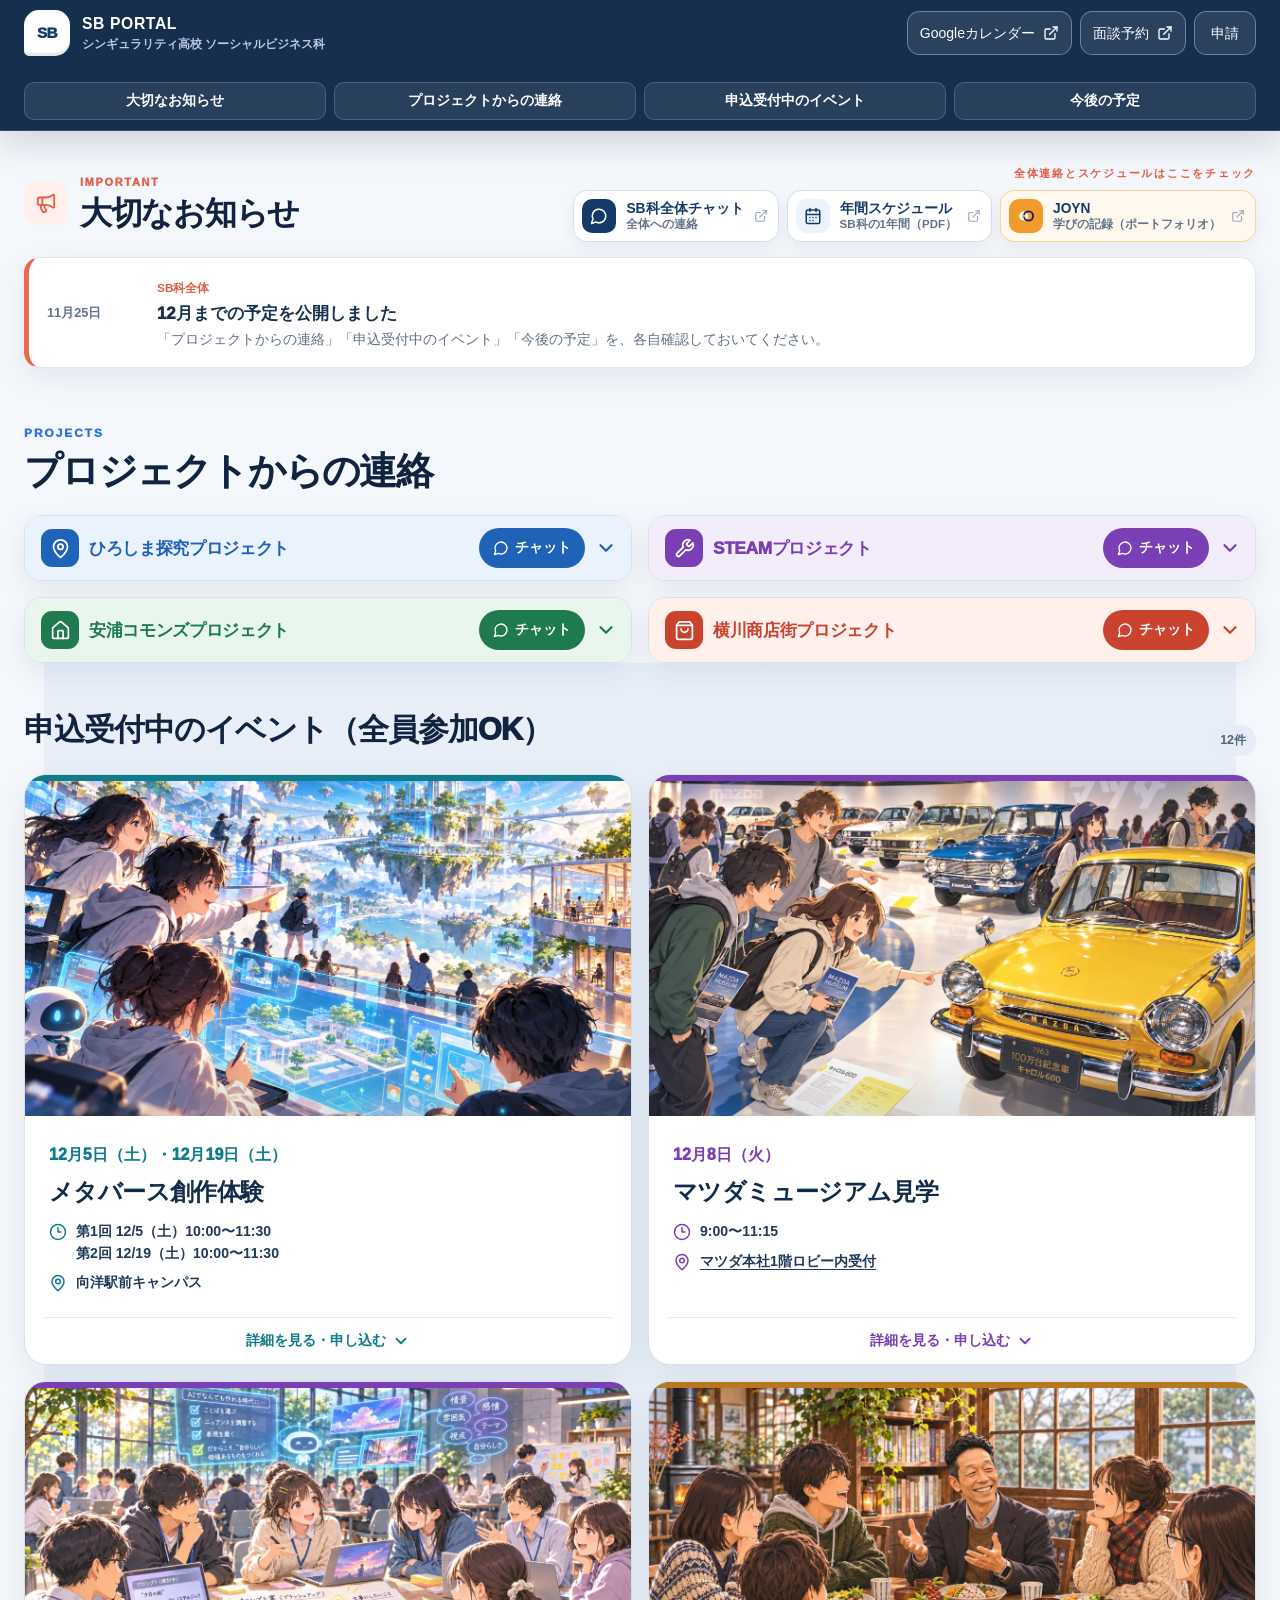
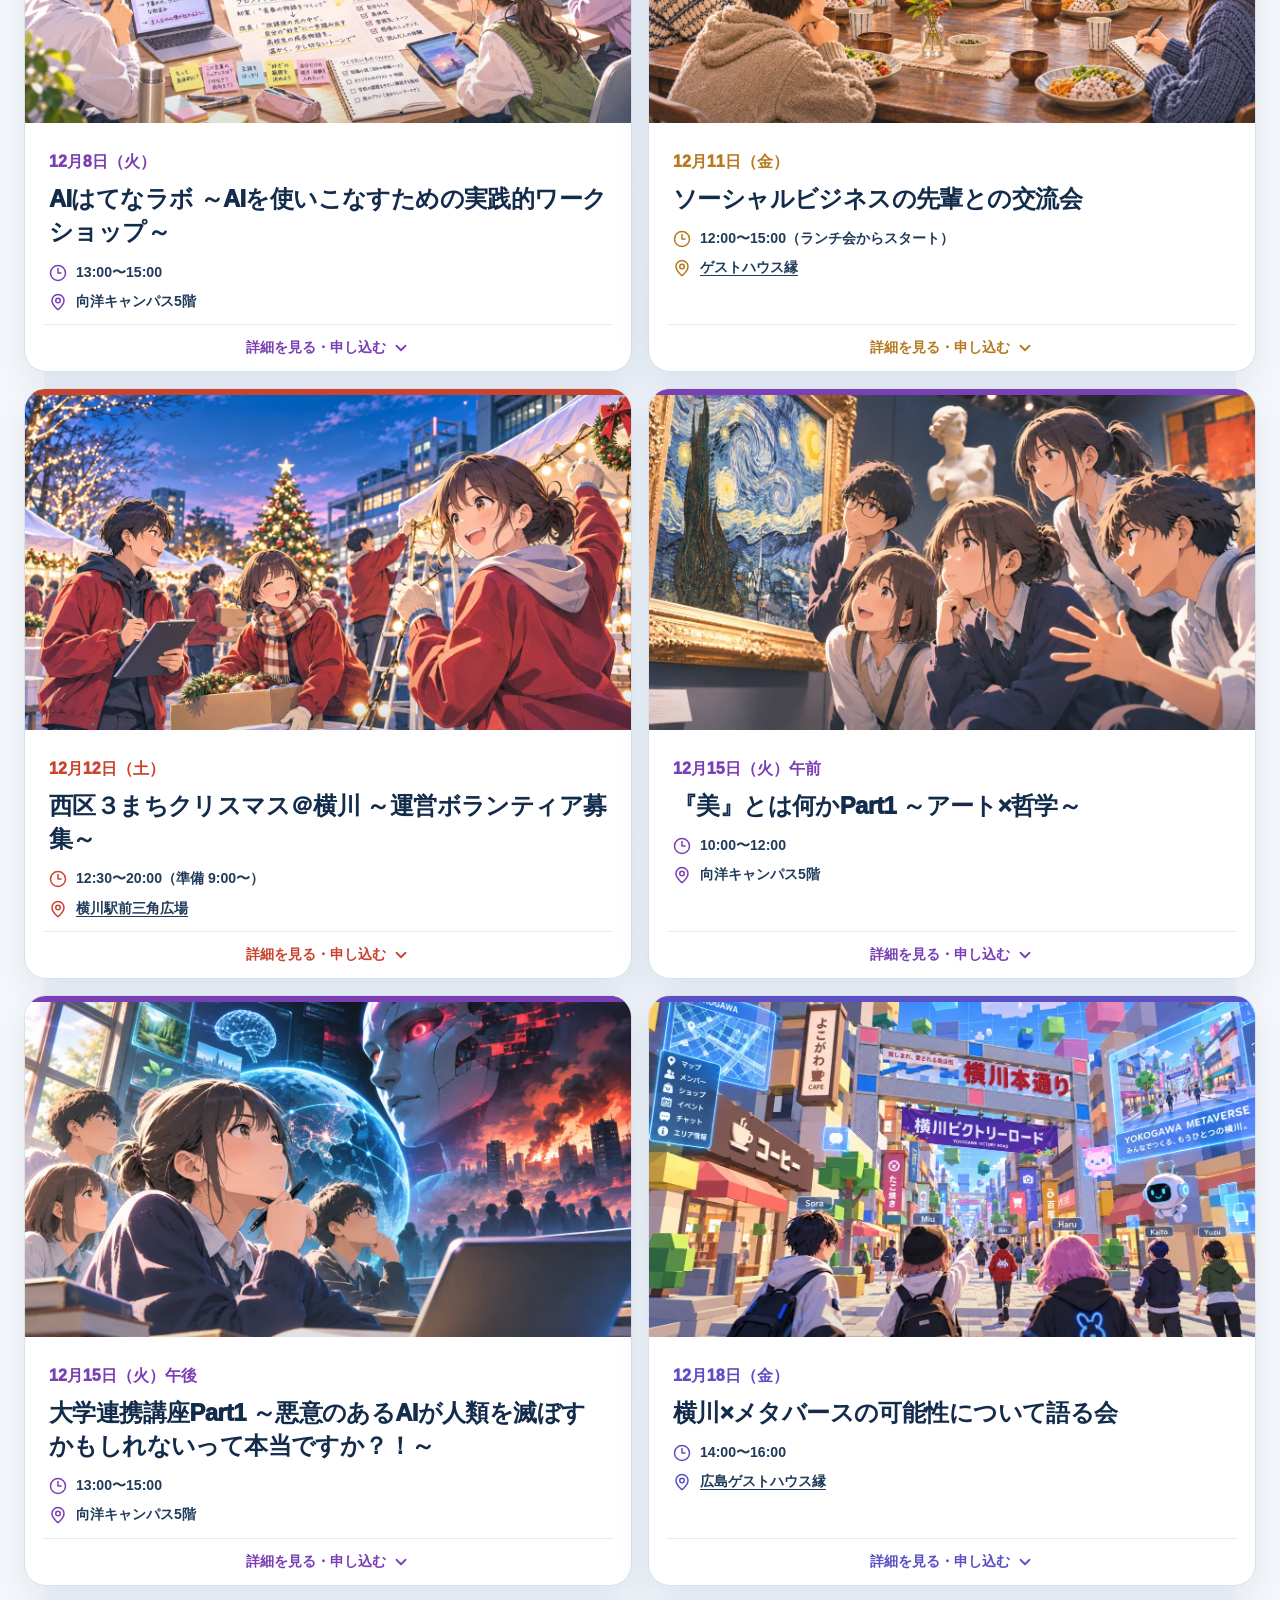
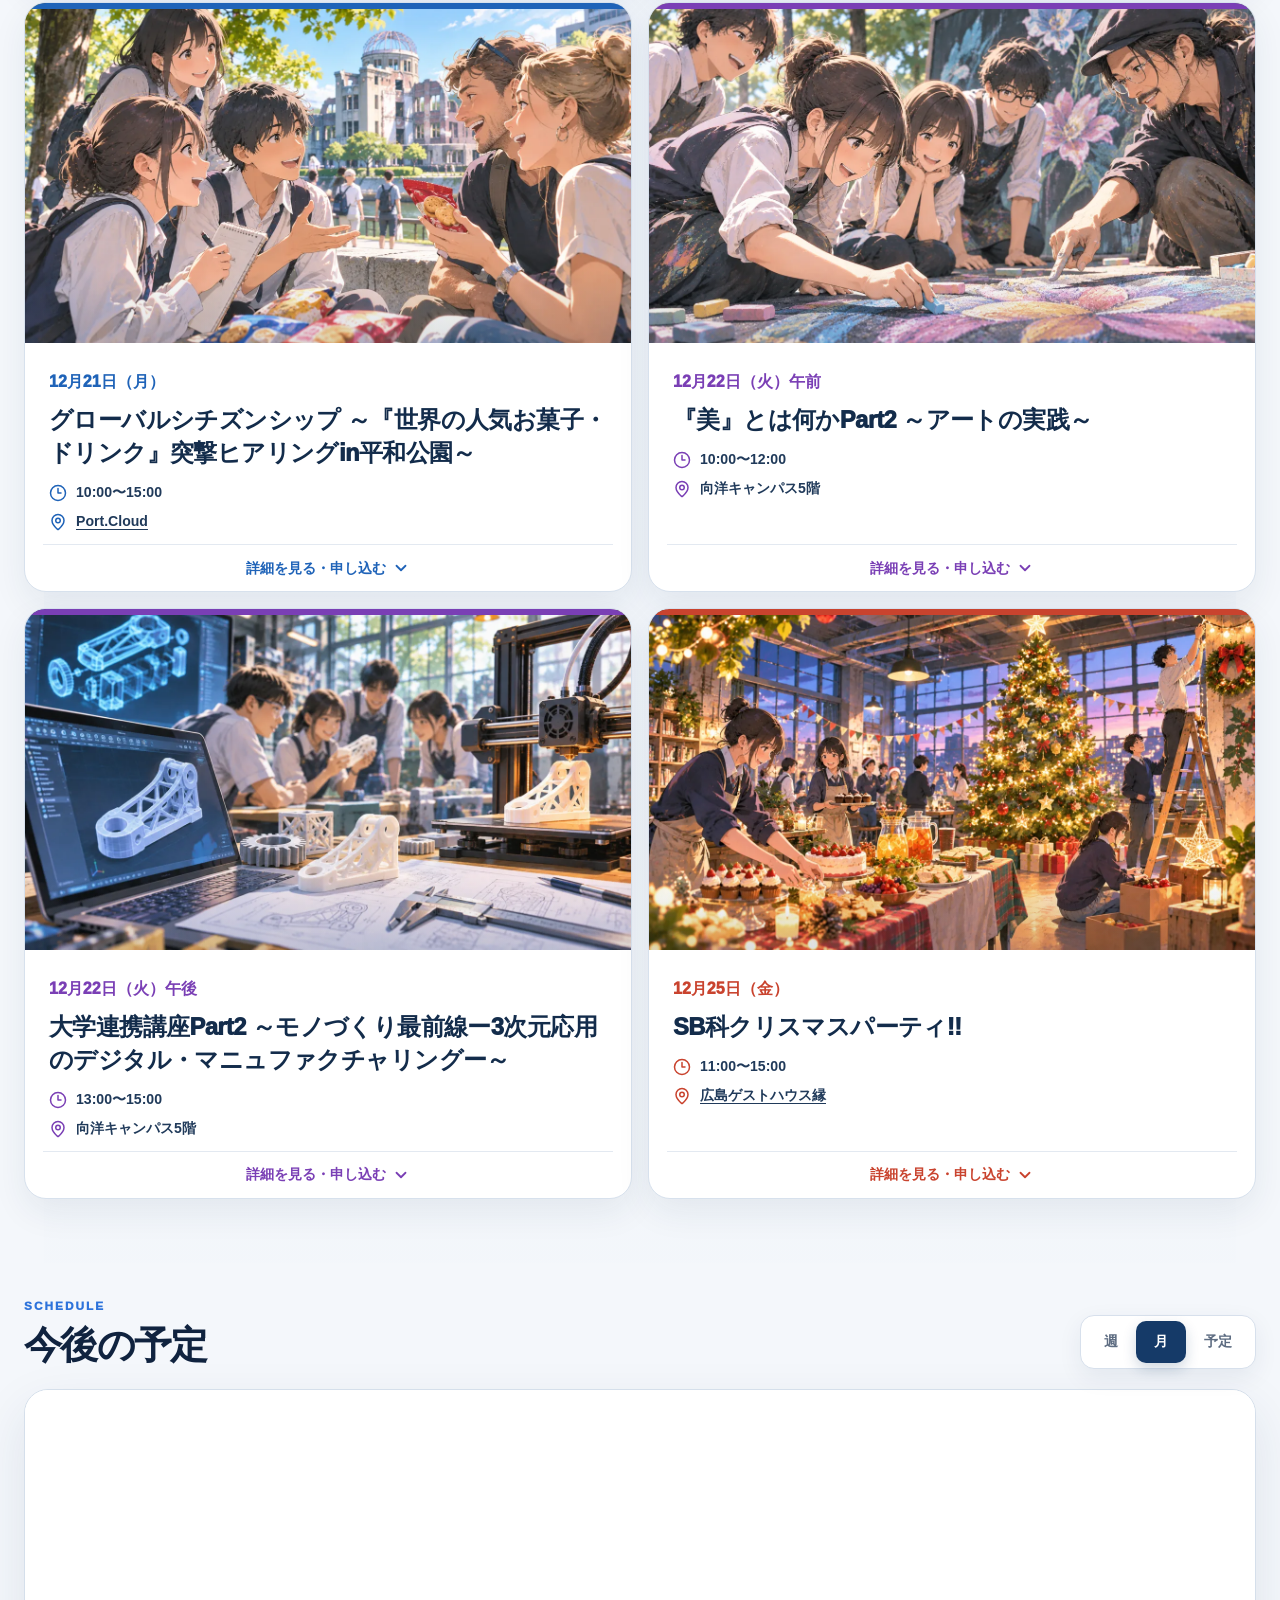
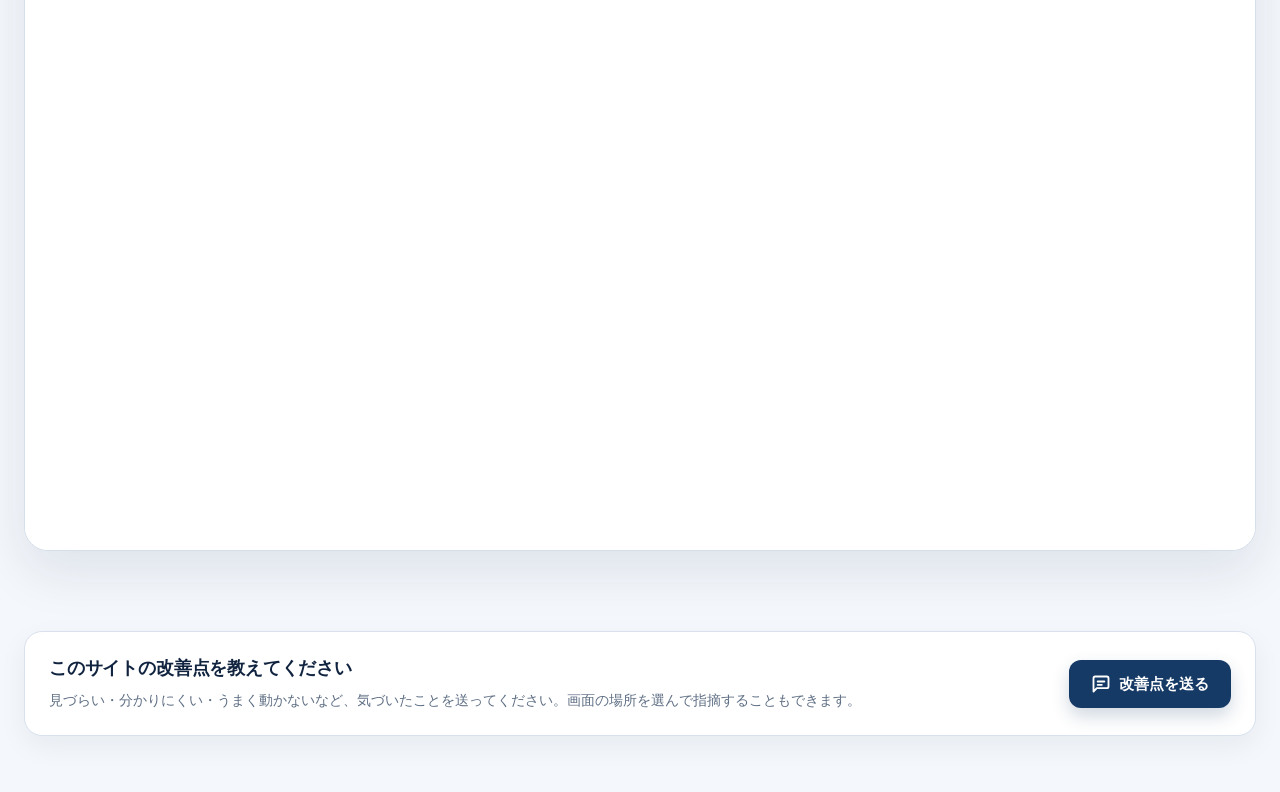
==== commit 4570bc7f: "フィードバック機能（改善点を送る）を追加 Co-Authored-By: Claude Opus 5.5 <noreply@anthropic.com> Claude-Session: https:/" ====
--- a/index.html
+++ b/index.html
@@ -1,7 +1,7 @@
-<!DOCTYPE html><html lang="ja"><head><meta charset="utf-8"/><meta name="viewport" content="width=device-width, initial-scale=1"/><title>SB PORTAL｜シンギュラリティ高校 ソーシャルビジネス科</title><meta name="description" content="シンギュラリティ高校ソーシャルビジネス科の今日の予定、Googleカレンダー、次の主なイベント、整理されたお知らせを確認できるポータル。"/><meta name="robots" content="noindex, nofollow"/><link rel="icon" href="favicon.svg" type="image/svg+xml"/><link rel="stylesheet" href="assets/style.css?v=20261125d"/></head><body class="antialiased"><div class="site-shell"><header class="topbar topbar-simple"><a class="brand" href="#top" aria-label="SBポータル トップへ"><span class="brand-symbol">SB</span><span><strong>SB PORTAL</strong><small>シンギュラリティ高校 ソーシャルビジネス科</small></span></a><div class="header-actions"><a href="https://calendar.google.com/calendar/u/0?cid=Y19jbGFzc3Jvb203NjZlNDc3ZkBncm91cC5jYWxlbmRhci5nb29nbGUuY29t" target="_blank" rel="noreferrer" data-slot="button" data-variant="outline" data-size="default" class="inline-flex shrink-0 items-center justify-center gap-2 rounded-md text-sm font-medium whitespace-nowrap transition-all outline-none focus-visible:border-ring focus-visible:ring-[3px] focus-visible:ring-ring/50 disabled:pointer-events-none disabled:opacity-50 aria-invalid:border-destructive aria-invalid:ring-destructive/20 dark:aria-invalid:ring-destructive/40 [&amp;_svg]:pointer-events-none [&amp;_svg]:shrink-0 [&amp;_svg:not([class*=&#x27;size-&#x27;])]:size-4 border bg-background shadow-xs hover:bg-accent hover:text-accent-foreground dark:border-input dark:bg-input/30 dark:hover:bg-input/50 h-9 px-4 py-2 has-[&gt;svg]:px-3 header-calendar-link"><span class="calendar-link-desktop">Googleカレンダー</span><span class="calendar-link-mobile">カレンダー</span><svg xmlns="http://www.w3.org/2000/svg" width="24" height="24" viewBox="0 0 24 24" fill="none" stroke="currentColor" stroke-width="2" stroke-linecap="round" stroke-linejoin="round" class="lucide lucide-external-link" aria-hidden="true"><path d="M15 3h6v6"></path><path d="M10 14 21 3"></path><path d="M18 13v6a2 2 0 0 1-2 2H5a2 2 0 0 1-2-2V8a2 2 0 0 1 2-2h6"></path></svg></a><a href="https://sb-interview-booking.workspace-980249.chatgpt.site/" target="_blank" rel="noreferrer" data-slot="button" data-variant="outline" data-size="default" class="inline-flex shrink-0 items-center justify-center gap-2 rounded-md text-sm font-medium whitespace-nowrap transition-all outline-none focus-visible:border-ring focus-visible:ring-[3px] focus-visible:ring-ring/50 disabled:pointer-events-none disabled:opacity-50 aria-invalid:border-destructive aria-invalid:ring-destructive/20 dark:aria-invalid:ring-destructive/40 [&amp;_svg]:pointer-events-none [&amp;_svg]:shrink-0 [&amp;_svg:not([class*=&#x27;size-&#x27;])]:size-4 border bg-background shadow-xs hover:bg-accent hover:text-accent-foreground dark:border-input dark:bg-input/30 dark:hover:bg-input/50 h-9 px-4 py-2 has-[&gt;svg]:px-3 header-calendar-link"><span>面談予約</span><svg xmlns="http://www.w3.org/2000/svg" width="24" height="24" viewBox="0 0 24 24" fill="none" stroke="currentColor" stroke-width="2" stroke-linecap="round" stroke-linejoin="round" class="lucide lucide-external-link" aria-hidden="true"><path d="M15 3h6v6"></path><path d="M10 14 21 3"></path><path d="M18 13v6a2 2 0 0 1-2 2H5a2 2 0 0 1-2-2V8a2 2 0 0 1 2-2h6"></path></svg></a><a href="shinsei/" data-slot="button" data-variant="outline" data-size="default" class="inline-flex shrink-0 items-center justify-center gap-2 rounded-md text-sm font-medium whitespace-nowrap transition-all outline-none focus-visible:border-ring focus-visible:ring-[3px] focus-visible:ring-ring/50 disabled:pointer-events-none disabled:opacity-50 aria-invalid:border-destructive aria-invalid:ring-destructive/20 dark:aria-invalid:ring-destructive/40 [&amp;_svg]:pointer-events-none [&amp;_svg]:shrink-0 [&amp;_svg:not([class*=&#x27;size-&#x27;])]:size-4 border bg-background shadow-xs hover:bg-accent hover:text-accent-foreground dark:border-input dark:bg-input/30 dark:hover:bg-input/50 h-9 px-4 py-2 has-[&gt;svg]:px-3 header-calendar-link"><span>申請</span></a></div><nav class="page-menu" aria-label="ページ内メニュー"><a href="#sec-important">大切な<br class="pm-br">お知らせ</a><a href="#sec-projects">プロジェクト<br class="pm-br">からの連絡</a><a href="#sec-events">申込受付中の<br class="pm-br">イベント</a><a href="#sec-schedule">今後の<br class="pm-br">予定</a></nav></header><main id="top"><section id="sec-important" class="important-section" aria-labelledby="important-title"><div class="important-heading"><span class="important-heading-icon" aria-hidden="true"><svg xmlns="http://www.w3.org/2000/svg" width="24" height="24" viewBox="0 0 24 24" fill="none" stroke="currentColor" stroke-width="2" stroke-linecap="round" stroke-linejoin="round" class="lucide lucide-megaphone" aria-hidden="true"><path d="M11 6a13 13 0 0 0 8.4-2.8A1 1 0 0 1 21 4v12a1 1 0 0 1-1.6.8A13 13 0 0 0 11 14H5a2 2 0 0 1-2-2V8a2 2 0 0 1 2-2z"></path><path d="M6 14a12 12 0 0 0 2.4 7.2 2 2 0 0 0 3.2-2.4A8 8 0 0 1 10 14"></path><path d="M8 6v8"></path></svg></span><div><p>IMPORTANT</p><h1 id="important-title">大切なお知らせ</h1></div><nav class="important-quick" aria-label="SB科全体の連絡とスケジュール"><p class="important-quick-lead">全体連絡とスケジュールはここをチェック</p><div class="important-quick-links"><a class="iq-link iq-chat" href="https://chat.google.com/room/AAQAaMAeeb8?cls=7" target="_blank" rel="noreferrer"><span class="iq-icon"><svg xmlns="http://www.w3.org/2000/svg" viewBox="0 0 24 24" fill="none" stroke="currentColor" stroke-width="2" stroke-linecap="round" stroke-linejoin="round" aria-hidden="true"><path d="M7.9 20A9 9 0 1 0 4 16.1L2 22Z"/></svg></span><span class="iq-text"><b>SB科全体チャット</b><small>全体への連絡</small></span><span class="iq-ext"><svg xmlns="http://www.w3.org/2000/svg" viewBox="0 0 24 24" fill="none" stroke="currentColor" stroke-width="2" stroke-linecap="round" stroke-linejoin="round" aria-hidden="true"><path d="M15 3h6v6"/><path d="M10 14 21 3"/><path d="M18 13v6a2 2 0 0 1-2 2H5a2 2 0 0 1-2-2V8a2 2 0 0 1 2-2h6"/></svg></span></a><a class="iq-link iq-pdf" href="sb-annual-schedule-2026.pdf" target="_blank" rel="noreferrer"><span class="iq-icon"><svg xmlns="http://www.w3.org/2000/svg" viewBox="0 0 24 24" fill="none" stroke="currentColor" stroke-width="2" stroke-linecap="round" stroke-linejoin="round" aria-hidden="true"><path d="M8 2v4"/><path d="M16 2v4"/><rect width="18" height="18" x="3" y="4" rx="2"/><path d="M3 10h18"/><path d="M8 14h.01"/><path d="M12 14h.01"/><path d="M16 14h.01"/><path d="M8 18h.01"/><path d="M12 18h.01"/></svg></span><span class="iq-text"><b>年間スケジュール</b><small>SB科の1年間（PDF）</small></span><span class="iq-ext"><svg xmlns="http://www.w3.org/2000/svg" viewBox="0 0 24 24" fill="none" stroke="currentColor" stroke-width="2" stroke-linecap="round" stroke-linejoin="round" aria-hidden="true"><path d="M15 3h6v6"/><path d="M10 14 21 3"/><path d="M18 13v6a2 2 0 0 1-2 2H5a2 2 0 0 1-2-2V8a2 2 0 0 1 2-2h6"/></svg></span></a><a class="iq-link iq-joyn" href="https://script.google.com/a/macros/ai.singularity.ed.jp/s/AKfycbwogB1f-5Zv5Kc_44-rg0mRhmXwbDzokCEDryA2qnkyo0y7O92kbZ5E1b_EhD9-_wRr/exec" target="_blank" rel="noreferrer"><span class="iq-icon"><svg viewBox="0 0 48 48" aria-hidden="true"><circle cx="19" cy="24" r="10" fill="#fff"/><circle cx="29.5" cy="24" r="10" fill="none" stroke="#0d2748" stroke-width="4"/><circle cx="19" cy="24" r="3.4" fill="#f29a2e"/></svg></span><span class="iq-text"><b>JOYN</b><small>学びの記録（ポートフォリオ）</small></span><span class="iq-ext"><svg xmlns="http://www.w3.org/2000/svg" viewBox="0 0 24 24" fill="none" stroke="currentColor" stroke-width="2" stroke-linecap="round" stroke-linejoin="round" aria-hidden="true"><path d="M15 3h6v6"/><path d="M10 14 21 3"/><path d="M18 13v6a2 2 0 0 1-2 2H5a2 2 0 0 1-2-2V8a2 2 0 0 1 2-2h6"/></svg></span></a></div></nav></div><div class="important-list"><article class="important-notice" data-end="2026-12-25"><time>11月25日</time><div class="important-notice-copy"><span>SB科全体</span><h2>12月までの予定を公開しました</h2><p>「プロジェクトからの連絡」「申込受付中のイベント」「今後の予定」を、各自確認しておいてください。</p></div></article></div></section><section id="sec-projects" class="project-section" aria-labelledby="project-title"><div class="section-heading simple-heading"><div><p class="section-kicker">PROJECTS</p><h2 id="project-title">プロジェクトからの連絡</h2></div></div><div class="pj-grid"><article class="pj-card pj-hiroshima"><details class="pj-fold"><summary class="pj-head"><span class="pj-icon"><svg xmlns="http://www.w3.org/2000/svg" viewBox="0 0 24 24" fill="none" stroke="currentColor" stroke-width="2" stroke-linecap="round" stroke-linejoin="round" aria-hidden="true"><path d="M20 10c0 4.993-5.539 10.193-7.399 11.799a1 1 0 0 1-1.202 0C9.539 20.193 4 14.993 4 10a8 8 0 0 1 16 0"/><circle cx="12" cy="10" r="3"/></svg></span><h3>ひろしま探究プロジェクト</h3><a class="pj-chat" href="https://chat.google.com/room/AAQAPY9awvk?cls=7" target="_blank" rel="noreferrer" aria-label="ひろしま探究プロジェクトのチャットを開く"><svg xmlns="http://www.w3.org/2000/svg" viewBox="0 0 24 24" fill="none" stroke="currentColor" stroke-width="2" stroke-linecap="round" stroke-linejoin="round" aria-hidden="true"><path d="M7.9 20A9 9 0 1 0 4 16.1L2 22Z"/></svg><span class="pj-chat-label">チャット</span></a><svg class="pj-chev" width="22" height="22" xmlns="http://www.w3.org/2000/svg" viewBox="0 0 24 24" fill="none" stroke="currentColor" stroke-width="2.4" stroke-linecap="round" stroke-linejoin="round" aria-hidden="true"><path d="m6 9 6 6 6-6"/></svg></summary><div class="pj-fold-body"><div class="pj-next-row" data-end="2026-11-02"><span class="pj-next">次回</span><time>11/2（月）</time><div><b>ピースパズルツアー体験</b><span class="pj-tag">体験型・要申込</span><small>12:30〜15:00・白神社集合（午前は活動なし）</small><small>10/26の回は中止。運営体験から参加体験に変更しました。</small></div></div><div class="pj-more-body"><ul class="pj-list"><li data-end="2026-11-01"><time>11/1（日）</time><div><b>RiverDo!ひろしま国際SUPオープンレース 運営ボランティア</b><span class="pj-tag">任意・要申込</span><small>11:30〜15:00（予定）・安田中学高等学校ウラ付近</small></div></li><li data-end="2026-11-09"><time>11/9（月）</time><div><b>原爆ドームから宮島（弥山）へ。2大世界遺産を巡るツアー！</b><span class="pj-tag">体験型・要申込</span><small>9:50〜16:00・平和公園（元安橋）高速船乗り場集合・締切11/6（金）</small></div></li><li data-end="2026-12-07"><time>12/7（月）</time><div><b>ツアープラン作成・プレゼンスライド作成</b><small>13:00〜15:00・<a href="https://maps.app.goo.gl/YiCnb5EU2x2ZdKZJ9" target="_blank" rel="noreferrer">Port.Cloud</a></small></div></li><li data-end="2026-12-14"><time>12/14（月）</time><div><b>ツアープラン作成・発表</b><small>午前 10:00〜12:00：ツアープラン作成・プレゼンスライド作成</small><small>午後 13:00〜15:00：発表</small><small>場所：<a href="https://maps.app.goo.gl/YiCnb5EU2x2ZdKZJ9" target="_blank" rel="noreferrer">Port.Cloud</a></small></div></li><li data-end="2026-12-21"><time>12/21（月）</time><div><b>グローバルシチズンシップ ～『世界の人気お菓子・ドリンク』突撃ヒアリングin平和公園～</b><span class="pj-tag">体験型・要申込</span><small>10:00〜15:00・<a href="https://maps.app.goo.gl/sjWNwyGnusGs8s616" target="_blank" rel="noreferrer">Port.Cloud</a>・締切12/20（日）</small></div></li></ul><p class="pj-note">体験型の詳しい内容と申込は、上の「申込受付中のイベント」から。</p></div></div></details></article><article class="pj-card pj-steam"><details class="pj-fold"><summary class="pj-head"><span class="pj-icon"><svg xmlns="http://www.w3.org/2000/svg" viewBox="0 0 24 24" fill="none" stroke="currentColor" stroke-width="2" stroke-linecap="round" stroke-linejoin="round" aria-hidden="true"><path d="M14.7 6.3a1 1 0 0 0 0 1.4l1.6 1.6a1 1 0 0 0 1.4 0l3.77-3.77a6 6 0 0 1-7.94 7.94l-6.91 6.91a2.12 2.12 0 0 1-3-3l6.91-6.91a6 6 0 0 1 7.94-7.94l-3.76 3.76z"/></svg></span><h3>STEAMプロジェクト</h3><a class="pj-chat" href="https://chat.google.com/room/AAQAP9BiTuQ?cls=7" target="_blank" rel="noreferrer" aria-label="STEAMプロジェクトのチャットを開く"><svg xmlns="http://www.w3.org/2000/svg" viewBox="0 0 24 24" fill="none" stroke="currentColor" stroke-width="2" stroke-linecap="round" stroke-linejoin="round" aria-hidden="true"><path d="M7.9 20A9 9 0 1 0 4 16.1L2 22Z"/></svg><span class="pj-chat-label">チャット</span></a><svg class="pj-chev" width="22" height="22" xmlns="http://www.w3.org/2000/svg" viewBox="0 0 24 24" fill="none" stroke="currentColor" stroke-width="2.4" stroke-linecap="round" stroke-linejoin="round" aria-hidden="true"><path d="m6 9 6 6 6-6"/></svg></summary><div class="pj-fold-body"><div class="pj-next-row" data-end="2026-10-27"><span class="pj-next">次回</span><time>10/27（火）</time><div><b>アプリ制作基礎講座＆LSP</b><small>10:00〜15:00・向洋キャンパス2階</small><small>午前のアプリ制作基礎講座は希望者のみ（申込不要）、午後のLSP（シン高の第3のイノベーションを考える）は全員参加です。</small></div></div><div class="pj-more-body"><ul class="pj-list"><li data-end="2026-11-03"><time>11/3（火）</time><div><b>祝日のためお休み</b><small>活動はありません</small></div></li><li data-end="2026-11-10"><time>11/10（火）</time><div><b>SDGs×自由木工！端材を使って自由に表現しよう</b><span class="pj-tag">体験型・要申込</span><small>13:00〜16:00・シェア工房 Slow &amp; Polite</small><small>汚れてもよい服装で来てください。申込締切は11/7（土）です。</small></div></li><li data-end="2026-11-20"><time>11/20（金）</time><div><b>AI時代のWebデザイン体験</b><span class="pj-tag">体験型・要申込</span><small>14:00〜16:00・向洋キャンパス4階（予定）</small></div></li><li data-end="2026-12-08"><time>12/8（火）</time><div><b>マツダミュージアム見学</b><span class="pj-tag">体験型・先着10名</span><small>9:00〜11:15・マツダ本社1階ロビー集合</small></div></li><li data-end="2026-12-08"><time>12/8（火）</time><div><b>AIはてなラボ ～AIを使いこなすための実践的ワークショップ～</b><span class="pj-tag">体験型・要申込</span><small>13:00〜15:00・向洋キャンパス5階・締切12/7（月）</small></div></li><li data-end="2026-12-15"><time>12/15（火）</time><div><b>『美』とは何かPart1 ～アート×哲学～</b><span class="pj-tag">体験型・要申込</span><small>午前 10:00〜12:00・向洋キャンパス5階・締切12/14（月）</small></div></li><li data-end="2026-12-15"><time>12/15（火）</time><div><b>大学連携講座Part1 ～悪意のあるAIが人類を滅ぼすかもしれないって本当ですか？！～</b><span class="pj-tag">体験型・要申込</span><small>午後 13:00〜15:00・向洋キャンパス5階・締切12/14（月）</small></div></li><li data-end="2026-12-18"><time>12/18（金）</time><div><b>横川×メタバースの可能性について語る会</b><span class="pj-tag">体験型・要申込</span><small>12/11から変更・14:00〜16:00・広島ゲストハウス縁・STEAM×横川商店街の共同企画</small></div></li><li data-end="2026-12-22"><time>12/22（火）</time><div><b>『美』とは何かPart2 ～アートの実践～</b><span class="pj-tag">体験型・要申込</span><small>午前 10:00〜12:00・向洋キャンパス5階・締切12/21（月）</small></div></li><li data-end="2026-12-22"><time>12/22（火）</time><div><b>大学連携講座Part2 ～モノづくり最前線ー3次元応用のデジタル・マニュファクチャリングー～</b><span class="pj-tag">体験型・要申込</span><small>午後 13:00〜15:00・向洋キャンパス5階・締切12/21（月）</small></div></li></ul><p class="pj-sub">日程が決まっていない予定</p><ul class="pj-chips"><li>地元企業でエンジニア体験<small>未定</small></li></ul><p class="pj-note">体験型の詳しい内容と申込は、上の「申込受付中のイベント」から。</p></div></div></details></article><article class="pj-card pj-yasuura"><details class="pj-fold"><summary class="pj-head"><span class="pj-icon"><svg xmlns="http://www.w3.org/2000/svg" viewBox="0 0 24 24" fill="none" stroke="currentColor" stroke-width="2" stroke-linecap="round" stroke-linejoin="round" aria-hidden="true"><path d="M15 21v-8a1 1 0 0 0-1-1h-4a1 1 0 0 0-1 1v8"/><path d="M3 10a2 2 0 0 1 .709-1.528l7-5.999a2 2 0 0 1 2.582 0l7 5.999A2 2 0 0 1 21 10v9a2 2 0 0 1-2 2H5a2 2 0 0 1-2-2z"/></svg></span><h3>安浦コモンズプロジェクト</h3><a class="pj-chat" href="https://chat.google.com/room/AAQA9hpeG4A?cls=7" target="_blank" rel="noreferrer" aria-label="安浦コモンズプロジェクトのチャットを開く"><svg xmlns="http://www.w3.org/2000/svg" viewBox="0 0 24 24" fill="none" stroke="currentColor" stroke-width="2" stroke-linecap="round" stroke-linejoin="round" aria-hidden="true"><path d="M7.9 20A9 9 0 1 0 4 16.1L2 22Z"/></svg><span class="pj-chat-label">チャット</span></a><svg class="pj-chev" width="22" height="22" xmlns="http://www.w3.org/2000/svg" viewBox="0 0 24 24" fill="none" stroke="currentColor" stroke-width="2.4" stroke-linecap="round" stroke-linejoin="round" aria-hidden="true"><path d="m6 9 6 6 6-6"/></svg></summary><div class="pj-fold-body"><div class="pj-next-row" data-end="2026-11-05"><span class="pj-next">次回</span><time>11/5（木）</time><div><b>お休み</b><span class="pj-tag">予定変更</span><small>野呂山登山は11/12（木）に延期になりました。</small></div></div><div class="pj-more-body"><ul class="pj-list"><li data-end="2026-11-12"><time>11/12（木）</time><div><b>野呂山登り＆森の生態系に触れる体験</b><span class="pj-tag">体験型・要申込</span><small>11/5から延期。フォームが変わったので、申し込んでいた人も再度入力してください。</small></div></li><li data-end="2026-12-10"><time>12/10（木）</time><div><b>安浦で、やってみたいことをやってみる</b><small>10:00〜15:00・安浦キャンパス</small></div></li><li data-end="2026-12-17"><time>12/17（木）</time><div><b>安浦で、やってみたいことをやってみる</b><small>10:00〜15:00・安浦キャンパス</small></div></li><li data-end="2026-12-24"><time>12/24（木）</time><div><b>安浦で、やってみたいことをやってみる</b><small>10:00〜15:00・安浦キャンパス</small></div></li></ul><p class="pj-note">体験型の詳しい内容と申込は、上の「申込受付中のイベント」から。</p></div></div></details></article><article class="pj-card pj-yokogawa"><details class="pj-fold"><summary class="pj-head"><span class="pj-icon"><svg xmlns="http://www.w3.org/2000/svg" viewBox="0 0 24 24" fill="none" stroke="currentColor" stroke-width="2" stroke-linecap="round" stroke-linejoin="round" aria-hidden="true"><path d="M6 2 3 6v14a2 2 0 0 0 2 2h14a2 2 0 0 0 2-2V6l-3-4Z"/><path d="M3 6h18"/><path d="M16 10a4 4 0 0 1-8 0"/></svg></span><h3>横川商店街プロジェクト</h3><a class="pj-chat" href="https://chat.google.com/room/AAQA3qN5K5M?cls=7" target="_blank" rel="noreferrer" aria-label="横川商店街プロジェクトのチャットを開く"><svg xmlns="http://www.w3.org/2000/svg" viewBox="0 0 24 24" fill="none" stroke="currentColor" stroke-width="2" stroke-linecap="round" stroke-linejoin="round" aria-hidden="true"><path d="M7.9 20A9 9 0 1 0 4 16.1L2 22Z"/></svg><span class="pj-chat-label">チャット</span></a><svg class="pj-chev" width="22" height="22" xmlns="http://www.w3.org/2000/svg" viewBox="0 0 24 24" fill="none" stroke="currentColor" stroke-width="2.4" stroke-linecap="round" stroke-linejoin="round" aria-hidden="true"><path d="m6 9 6 6 6-6"/></svg></summary><div class="pj-fold-body"><div class="pj-next-row" data-end="2026-10-30"><span class="pj-next">次回</span><time>10/30（金）</time><div><b>後期スタート：一人ずつ対話して、やりたいことを決める</b><span class="pj-tag">時間変更</span><small>10:00〜15:00・ゲストハウス縁。都合のよい時間に来てください（来られる人は午前から）。犬塚は一日中ゲストハウス縁にいます。</small><small>「よこがわランチ」（11:30〜・ゲスト：縁の紅さん）に参加したい人は、犬塚まで連絡してください。</small></div></div><div class="pj-more-body"><ul class="pj-list"><li data-end="2026-11-01"><time>10/31（土）<br>〜11/1（日）</time><div><b>横川ゾンビナイト運営ボランティア</b><span class="pj-tag">原則参加</span><small>横川ベース（子ども向けワークショップ）／胡子神社（ゾンビ役）</small><small>どちらか1日だけの参加もOK</small></div></li><li data-end="2026-11-06"><time>11/6（金）</time><div><b>やりたいことを、やってみる</b></div></li><li data-end="2026-11-13"><time>11/13（金）</time><div><b>YOKOGAWA YOUTH DIALOGUE ー若者が描くミライと、地域との新しいつながりー</b><span class="pj-tag">生徒企画・要申込</span><small>11:00〜14:00（予定）・ゲストハウス縁・締切11/12（木）</small></div></li><li data-end="2026-12-11"><time>12/11（金）</time><div><b>午前：横川で、やってみたいことをやってみる</b><small>10:00〜12:00・広島ゲストハウス縁</small></div></li><li data-end="2026-12-11"><time>12/11（金）</time><div><b>午後：ソーシャルビジネスの先輩との交流会</b><span class="pj-tag">SB科特別企画・要申込</span><small>12:00〜15:00（ランチ会から）・広島ゲストハウス縁・締切12/10（木）</small></div></li><li data-end="2026-12-12"><time>12/12（土）</time><div><b>西区３まちクリスマス＠横川 運営ボランティア</b><span class="pj-tag">体験型・要申込</span><small>12:30〜20:00（準備 9:00〜）・横川駅前三角広場・締切12/11（金）</small></div></li><li data-end="2026-12-18"><time>12/18（金）</time><div><b>午前〜：横川で、やってみたいことをやってみる</b><small>10:00〜14:00・広島ゲストハウス縁</small><small>クリスマスパーティの実行委員は、10:00から企画会議・準備をします。</small></div></li><li data-end="2026-12-18"><time>12/18（金）</time><div><b>午後：横川×メタバースの可能性について語る会</b><span class="pj-tag">体験型・要申込</span><small>12/11から変更・14:00〜16:00・広島ゲストハウス縁・STEAM×横川商店街の共同企画</small></div></li><li data-end="2026-12-25"><time>12/25（金）</time><div><b>SB科クリスマスパーティ!!</b><span class="pj-tag">体験型・要申込</span><small>11:00〜15:00・広島ゲストハウス縁</small><small>実行委員の締切12/17（木）・参加の締切12/24（木）</small></div></li></ul><p class="pj-sub">次の3つから選びます（あとで変更できます）</p><ul class="pj-choices"><li><b>個人プロジェクト</b><span>やりたいことを、まちでやってみる。予算あり（1人1万円程度）</span></li><li><b>イベント企画チーム</b><span>SB科のイベントや、ゾンビナイト・クリスマスなど横川のイベントを企画</span></li><li><b>片腕プロジェクト</b><span>地域で活動する人の事業を手伝う（まちのデータベース、出張キッズスペースなど）</span></li></ul><a class="pj-form" href="https://forms.gle/n9mWtYVdY3ZJye629" target="_blank" rel="noreferrer"><svg xmlns="http://www.w3.org/2000/svg" viewBox="0 0 24 24" fill="none" stroke="currentColor" stroke-width="2" stroke-linecap="round" stroke-linejoin="round" aria-hidden="true"><path d="M12 20h9"/><path d="M16.376 3.622a1 1 0 0 1 3.002 3.002L7.368 18.635a2 2 0 0 1-.855.506l-2.872.838a.5.5 0 0 1-.62-.62l.838-2.872a2 2 0 0 1 .506-.854z"/></svg>希望を入力する</a></div></div></details></article></div></section><section class="featured-section featured-first" aria-labelledby="featured-title"><div class="section-heading featured-heading simple-heading"><div><p class="section-kicker">NEXT EVENTS</p><h2 id="featured-title">次の主なイベント（全員参加OK）</h2></div></div><div id="sec-events" class="upcoming-events" aria-labelledby="open-events-title"><div class="upcoming-events-heading"><h2 id="open-events-title">申込受付中のイベント（全員参加OK）</h2><span>23<!-- -->件</span></div><div class="upcoming-event-grid"><article class="upcoming-event-card" data-end="2026-10-29" style="--event-accent:#1f7a4d"><div class="upcoming-event-image"><img src="img/event-yasuura-oyster.webp" alt="海辺の作業場で、漁師さんに教わりながら牡蠣剥きを体験する高校生たちのイラスト" loading="lazy"/></div><div class="upcoming-event-body"><div class="upcoming-event-topline"><time dateTime="2026-10-29">10月29日（木）</time></div><h3>牡蠣剥き体験</h3><div class="upcoming-event-facts"><span><svg xmlns="http://www.w3.org/2000/svg" width="24" height="24" viewBox="0 0 24 24" fill="none" stroke="currentColor" stroke-width="2" stroke-linecap="round" stroke-linejoin="round" class="lucide lucide-clock3" aria-hidden="true"><circle cx="12" cy="12" r="10"></circle><path d="M12 6v6h4"></path></svg><b>10:00〜15:00</b></span><span><svg xmlns="http://www.w3.org/2000/svg" width="24" height="24" viewBox="0 0 24 24" fill="none" stroke="currentColor" stroke-width="2" stroke-linecap="round" stroke-linejoin="round" class="lucide lucide-map-pin" aria-hidden="true"><path d="M20 10c0 4.993-5.539 10.193-7.399 11.799a1 1 0 0 1-1.202 0C9.539 20.193 4 14.993 4 10a8 8 0 0 1 16 0"></path><circle cx="12" cy="10" r="3"></circle></svg><b><span class="event-venue-list">安浦キャンパス（ここから山根水産へ移動）</span></b></span></div></div><details class="event-more"><summary>詳細を見る・申し込む<svg class="event-more-chev" width="18" height="18" xmlns="http://www.w3.org/2000/svg" viewBox="0 0 24 24" fill="none" stroke="currentColor" stroke-width="2.4" stroke-linecap="round" stroke-linejoin="round" aria-hidden="true"><path d="m6 9 6 6 6-6"/></svg></summary><div class="event-more-body"><p class="event-more-tag">NEW｜安浦コモンズ・体験型</p><p>午前中は山根水産で牡蠣養殖業の課題を聞き取り、牡蠣剥きを体験します。午後は安浦キャンパスでLSP（レゴ・シリアスプレイ）を行います。</p><div class="upcoming-event-facts"><span><svg xmlns="http://www.w3.org/2000/svg" width="24" height="24" viewBox="0 0 24 24" fill="none" stroke="currentColor" stroke-width="2" stroke-linecap="round" stroke-linejoin="round" class="lucide lucide-bus" aria-hidden="true"><path d="M8 6v6"></path><path d="M15 6v6"></path><path d="M2 12h19.6"></path><path d="M18 18h3s.5-1.7.8-2.8c.1-.4.2-.8.2-1.2 0-.4-.1-.8-.2-1.2l-1.4-5C20.1 6.8 19.1 6 18 6H4a2 2 0 0 0-2 2v10h3"></path><circle cx="7" cy="18" r="2"></circle><path d="M9 18h5"></path><circle cx="16" cy="18" r="2"></circle></svg><b>8:30 向洋発 → 16:30 向洋着</b></span></div><div class="upcoming-event-actions"><p class="event-deadline">申込締切：2026年10月28日（水）</p><a class="upcoming-register" href="https://forms.gle/kYth7FYPj9ZwhYFD8" target="_blank" rel="noreferrer"><svg xmlns="http://www.w3.org/2000/svg" width="24" height="24" viewBox="0 0 24 24" fill="none" stroke="currentColor" stroke-width="2" stroke-linecap="round" stroke-linejoin="round" class="lucide lucide-rectangle-ellipsis" aria-hidden="true"><rect width="20" height="12" x="2" y="6" rx="2"></rect><path d="M12 12h.01"></path><path d="M17 12h.01"></path><path d="M7 12h.01"></path></svg>申込フォームを開く<svg xmlns="http://www.w3.org/2000/svg" width="24" height="24" viewBox="0 0 24 24" fill="none" stroke="currentColor" stroke-width="2" stroke-linecap="round" stroke-linejoin="round" class="lucide lucide-arrow-up-right" aria-hidden="true"><path d="M7 7h10v10"></path><path d="M7 17 17 7"></path></svg></a></div></div></details></article><article class="upcoming-event-card" data-end="2026-11-01" style="--event-accent:#96532c"><div class="upcoming-event-image"><img src="img/event-zombie-volunteers.webp" alt="夕暮れのお化け屋敷を背景に、青白いゾンビメイクと仮装をした私服の高校生や地域の大人が、こちらに手を伸ばすイメージイラスト"/></div><div class="upcoming-event-body"><div class="upcoming-event-topline"><time dateTime="2026-10-31">10月31日（土）〜11月1日（日）</time></div><h3>横川ゾンビナイト運営ボランティア</h3><div class="upcoming-event-facts"><span><svg xmlns="http://www.w3.org/2000/svg" width="24" height="24" viewBox="0 0 24 24" fill="none" stroke="currentColor" stroke-width="2" stroke-linecap="round" stroke-linejoin="round" class="lucide lucide-clock3 lucide-clock-3" aria-hidden="true"><circle cx="12" cy="12" r="10"></circle><path d="M12 6v6h4"></path></svg><b>10/31 14:00〜20:00（12:30〜準備）
+<!DOCTYPE html><html lang="ja"><head><meta charset="utf-8"/><meta name="viewport" content="width=device-width, initial-scale=1"/><title>SB PORTAL｜シンギュラリティ高校 ソーシャルビジネス科</title><meta name="description" content="シンギュラリティ高校ソーシャルビジネス科の今日の予定、Googleカレンダー、次の主なイベント、整理されたお知らせを確認できるポータル。"/><meta name="robots" content="noindex, nofollow"/><link rel="icon" href="favicon.svg" type="image/svg+xml"/><link rel="stylesheet" href="assets/style.css?v=20261125h"/></head><body class="antialiased"><div class="site-shell"><header class="topbar topbar-simple"><a class="brand" href="#top" aria-label="SBポータル トップへ"><span class="brand-symbol">SB</span><span><strong>SB PORTAL</strong><small>シンギュラリティ高校 ソーシャルビジネス科</small></span></a><div class="header-actions"><a href="https://calendar.google.com/calendar/u/0?cid=Y19jbGFzc3Jvb203NjZlNDc3ZkBncm91cC5jYWxlbmRhci5nb29nbGUuY29t" target="_blank" rel="noreferrer" data-slot="button" data-variant="outline" data-size="default" class="inline-flex shrink-0 items-center justify-center gap-2 rounded-md text-sm font-medium whitespace-nowrap transition-all outline-none focus-visible:border-ring focus-visible:ring-[3px] focus-visible:ring-ring/50 disabled:pointer-events-none disabled:opacity-50 aria-invalid:border-destructive aria-invalid:ring-destructive/20 dark:aria-invalid:ring-destructive/40 [&amp;_svg]:pointer-events-none [&amp;_svg]:shrink-0 [&amp;_svg:not([class*=&#x27;size-&#x27;])]:size-4 border bg-background shadow-xs hover:bg-accent hover:text-accent-foreground dark:border-input dark:bg-input/30 dark:hover:bg-input/50 h-9 px-4 py-2 has-[&gt;svg]:px-3 header-calendar-link"><span class="calendar-link-desktop">Googleカレンダー</span><span class="calendar-link-mobile">カレンダー</span><svg xmlns="http://www.w3.org/2000/svg" width="24" height="24" viewBox="0 0 24 24" fill="none" stroke="currentColor" stroke-width="2" stroke-linecap="round" stroke-linejoin="round" class="lucide lucide-external-link" aria-hidden="true"><path d="M15 3h6v6"></path><path d="M10 14 21 3"></path><path d="M18 13v6a2 2 0 0 1-2 2H5a2 2 0 0 1-2-2V8a2 2 0 0 1 2-2h6"></path></svg></a><a href="https://sb-interview-booking.workspace-980249.chatgpt.site/" target="_blank" rel="noreferrer" data-slot="button" data-variant="outline" data-size="default" class="inline-flex shrink-0 items-center justify-center gap-2 rounded-md text-sm font-medium whitespace-nowrap transition-all outline-none focus-visible:border-ring focus-visible:ring-[3px] focus-visible:ring-ring/50 disabled:pointer-events-none disabled:opacity-50 aria-invalid:border-destructive aria-invalid:ring-destructive/20 dark:aria-invalid:ring-destructive/40 [&amp;_svg]:pointer-events-none [&amp;_svg]:shrink-0 [&amp;_svg:not([class*=&#x27;size-&#x27;])]:size-4 border bg-background shadow-xs hover:bg-accent hover:text-accent-foreground dark:border-input dark:bg-input/30 dark:hover:bg-input/50 h-9 px-4 py-2 has-[&gt;svg]:px-3 header-calendar-link"><span>面談予約</span><svg xmlns="http://www.w3.org/2000/svg" width="24" height="24" viewBox="0 0 24 24" fill="none" stroke="currentColor" stroke-width="2" stroke-linecap="round" stroke-linejoin="round" class="lucide lucide-external-link" aria-hidden="true"><path d="M15 3h6v6"></path><path d="M10 14 21 3"></path><path d="M18 13v6a2 2 0 0 1-2 2H5a2 2 0 0 1-2-2V8a2 2 0 0 1 2-2h6"></path></svg></a><a href="shinsei/" data-slot="button" data-variant="outline" data-size="default" class="inline-flex shrink-0 items-center justify-center gap-2 rounded-md text-sm font-medium whitespace-nowrap transition-all outline-none focus-visible:border-ring focus-visible:ring-[3px] focus-visible:ring-ring/50 disabled:pointer-events-none disabled:opacity-50 aria-invalid:border-destructive aria-invalid:ring-destructive/20 dark:aria-invalid:ring-destructive/40 [&amp;_svg]:pointer-events-none [&amp;_svg]:shrink-0 [&amp;_svg:not([class*=&#x27;size-&#x27;])]:size-4 border bg-background shadow-xs hover:bg-accent hover:text-accent-foreground dark:border-input dark:bg-input/30 dark:hover:bg-input/50 h-9 px-4 py-2 has-[&gt;svg]:px-3 header-calendar-link"><span>申請</span></a></div><nav class="page-menu" aria-label="ページ内メニュー"><a href="#sec-important">大切な<br class="pm-br">お知らせ</a><a href="#sec-projects">プロジェクト<br class="pm-br">からの連絡</a><a href="#sec-events">申込受付中の<br class="pm-br">イベント</a><a href="#sec-schedule">今後の<br class="pm-br">予定</a></nav></header><main id="top"><section id="sec-important" class="important-section" aria-labelledby="important-title"><div class="important-heading"><span class="important-heading-icon" aria-hidden="true"><svg xmlns="http://www.w3.org/2000/svg" width="24" height="24" viewBox="0 0 24 24" fill="none" stroke="currentColor" stroke-width="2" stroke-linecap="round" stroke-linejoin="round" class="lucide lucide-megaphone" aria-hidden="true"><path d="M11 6a13 13 0 0 0 8.4-2.8A1 1 0 0 1 21 4v12a1 1 0 0 1-1.6.8A13 13 0 0 0 11 14H5a2 2 0 0 1-2-2V8a2 2 0 0 1 2-2z"></path><path d="M6 14a12 12 0 0 0 2.4 7.2 2 2 0 0 0 3.2-2.4A8 8 0 0 1 10 14"></path><path d="M8 6v8"></path></svg></span><div><p>IMPORTANT</p><h1 id="important-title">大切なお知らせ</h1></div><nav class="important-quick" aria-label="SB科全体の連絡とスケジュール"><p class="important-quick-lead">全体連絡とスケジュールはここをチェック</p><div class="important-quick-links"><a class="iq-link iq-chat" href="https://chat.google.com/room/AAQAaMAeeb8?cls=7" target="_blank" rel="noreferrer"><span class="iq-icon"><svg xmlns="http://www.w3.org/2000/svg" viewBox="0 0 24 24" fill="none" stroke="currentColor" stroke-width="2" stroke-linecap="round" stroke-linejoin="round" aria-hidden="true"><path d="M7.9 20A9 9 0 1 0 4 16.1L2 22Z"/></svg></span><span class="iq-text"><b>SB科全体チャット</b><small>全体への連絡</small></span><span class="iq-ext"><svg xmlns="http://www.w3.org/2000/svg" viewBox="0 0 24 24" fill="none" stroke="currentColor" stroke-width="2" stroke-linecap="round" stroke-linejoin="round" aria-hidden="true"><path d="M15 3h6v6"/><path d="M10 14 21 3"/><path d="M18 13v6a2 2 0 0 1-2 2H5a2 2 0 0 1-2-2V8a2 2 0 0 1 2-2h6"/></svg></span></a><a class="iq-link iq-pdf" href="sb-annual-schedule-2026.pdf" target="_blank" rel="noreferrer"><span class="iq-icon"><svg xmlns="http://www.w3.org/2000/svg" viewBox="0 0 24 24" fill="none" stroke="currentColor" stroke-width="2" stroke-linecap="round" stroke-linejoin="round" aria-hidden="true"><path d="M8 2v4"/><path d="M16 2v4"/><rect width="18" height="18" x="3" y="4" rx="2"/><path d="M3 10h18"/><path d="M8 14h.01"/><path d="M12 14h.01"/><path d="M16 14h.01"/><path d="M8 18h.01"/><path d="M12 18h.01"/></svg></span><span class="iq-text"><b>年間スケジュール</b><small>SB科の1年間（PDF）</small></span><span class="iq-ext"><svg xmlns="http://www.w3.org/2000/svg" viewBox="0 0 24 24" fill="none" stroke="currentColor" stroke-width="2" stroke-linecap="round" stroke-linejoin="round" aria-hidden="true"><path d="M15 3h6v6"/><path d="M10 14 21 3"/><path d="M18 13v6a2 2 0 0 1-2 2H5a2 2 0 0 1-2-2V8a2 2 0 0 1 2-2h6"/></svg></span></a><a class="iq-link iq-joyn" href="https://script.google.com/a/macros/ai.singularity.ed.jp/s/AKfycbwogB1f-5Zv5Kc_44-rg0mRhmXwbDzokCEDryA2qnkyo0y7O92kbZ5E1b_EhD9-_wRr/exec" target="_blank" rel="noreferrer"><span class="iq-icon"><svg viewBox="0 0 48 48" aria-hidden="true"><circle cx="19" cy="24" r="10" fill="#fff"/><circle cx="29.5" cy="24" r="10" fill="none" stroke="#0d2748" stroke-width="4"/><circle cx="19" cy="24" r="3.4" fill="#f29a2e"/></svg></span><span class="iq-text"><b>JOYN</b><small>学びの記録（ポートフォリオ）</small></span><span class="iq-ext"><svg xmlns="http://www.w3.org/2000/svg" viewBox="0 0 24 24" fill="none" stroke="currentColor" stroke-width="2" stroke-linecap="round" stroke-linejoin="round" aria-hidden="true"><path d="M15 3h6v6"/><path d="M10 14 21 3"/><path d="M18 13v6a2 2 0 0 1-2 2H5a2 2 0 0 1-2-2V8a2 2 0 0 1 2-2h6"/></svg></span></a></div></nav></div><div class="important-list"><article class="important-notice" data-end="2026-12-25"><time>11月25日</time><div class="important-notice-copy"><span>SB科全体</span><h2>12月までの予定を公開しました</h2><p>「プロジェクトからの連絡」「申込受付中のイベント」「今後の予定」を、各自確認しておいてください。</p></div></article></div></section><section id="sec-projects" class="project-section" aria-labelledby="project-title"><div class="section-heading simple-heading"><div><p class="section-kicker">PROJECTS</p><h2 id="project-title">プロジェクトからの連絡</h2></div></div><div class="pj-grid"><article class="pj-card pj-hiroshima"><details class="pj-fold"><summary class="pj-head"><span class="pj-icon"><svg xmlns="http://www.w3.org/2000/svg" viewBox="0 0 24 24" fill="none" stroke="currentColor" stroke-width="2" stroke-linecap="round" stroke-linejoin="round" aria-hidden="true"><path d="M20 10c0 4.993-5.539 10.193-7.399 11.799a1 1 0 0 1-1.202 0C9.539 20.193 4 14.993 4 10a8 8 0 0 1 16 0"/><circle cx="12" cy="10" r="3"/></svg></span><h3>ひろしま探究プロジェクト</h3><a class="pj-chat" href="https://chat.google.com/room/AAQAPY9awvk?cls=7" target="_blank" rel="noreferrer" aria-label="ひろしま探究プロジェクトのチャットを開く"><svg xmlns="http://www.w3.org/2000/svg" viewBox="0 0 24 24" fill="none" stroke="currentColor" stroke-width="2" stroke-linecap="round" stroke-linejoin="round" aria-hidden="true"><path d="M7.9 20A9 9 0 1 0 4 16.1L2 22Z"/></svg><span class="pj-chat-label">チャット</span></a><svg class="pj-chev" width="22" height="22" xmlns="http://www.w3.org/2000/svg" viewBox="0 0 24 24" fill="none" stroke="currentColor" stroke-width="2.4" stroke-linecap="round" stroke-linejoin="round" aria-hidden="true"><path d="m6 9 6 6 6-6"/></svg></summary><div class="pj-fold-body"><div class="pj-next-row" data-end="2026-11-02"><span class="pj-next">次回</span><time>11/2（月）</time><div><b>ピースパズルツアー体験</b><span class="pj-tag">体験型・要申込</span><small>12:30〜15:00・白神社集合（午前は活動なし）</small><small>10/26の回は中止。運営体験から参加体験に変更しました。</small></div></div><div class="pj-more-body"><ul class="pj-list"><li data-end="2026-11-01"><time>11/1（日）</time><div><b>RiverDo!ひろしま国際SUPオープンレース 運営ボランティア</b><span class="pj-tag">任意・要申込</span><small>11:30〜15:00（予定）・安田中学高等学校ウラ付近</small></div></li><li data-end="2026-11-09"><time>11/9（月）</time><div><b>原爆ドームから宮島（弥山）へ。2大世界遺産を巡るツアー！</b><span class="pj-tag">体験型・要申込</span><small>9:50〜16:00・平和公園（元安橋）高速船乗り場集合・締切11/6（金）</small></div></li><li data-end="2026-12-07"><time>12/7（月）</time><div><b>ツアープラン作成・プレゼンスライド作成</b><small>13:00〜15:00・<a href="https://maps.app.goo.gl/YiCnb5EU2x2ZdKZJ9" target="_blank" rel="noreferrer">Port.Cloud</a></small></div></li><li data-end="2026-12-14"><time>12/14（月）</time><div><b>ツアープラン作成・発表</b><small>午前 10:00〜12:00：ツアープラン作成・プレゼンスライド作成</small><small>午後 13:00〜15:00：発表</small><small>場所：<a href="https://maps.app.goo.gl/YiCnb5EU2x2ZdKZJ9" target="_blank" rel="noreferrer">Port.Cloud</a></small></div></li><li data-end="2026-12-21"><time>12/21（月）</time><div><b>グローバルシチズンシップ ～『世界の人気お菓子・ドリンク』突撃ヒアリングin平和公園～</b><span class="pj-tag">体験型・要申込</span><small>10:00〜15:00・<a href="https://maps.app.goo.gl/sjWNwyGnusGs8s616" target="_blank" rel="noreferrer">Port.Cloud</a>・締切12/20（日）</small></div></li></ul><p class="pj-note">体験型の詳しい内容と申込は、上の「申込受付中のイベント」から。</p></div></div></details></article><article class="pj-card pj-steam"><details class="pj-fold"><summary class="pj-head"><span class="pj-icon"><svg xmlns="http://www.w3.org/2000/svg" viewBox="0 0 24 24" fill="none" stroke="currentColor" stroke-width="2" stroke-linecap="round" stroke-linejoin="round" aria-hidden="true"><path d="M14.7 6.3a1 1 0 0 0 0 1.4l1.6 1.6a1 1 0 0 0 1.4 0l3.77-3.77a6 6 0 0 1-7.94 7.94l-6.91 6.91a2.12 2.12 0 0 1-3-3l6.91-6.91a6 6 0 0 1 7.94-7.94l-3.76 3.76z"/></svg></span><h3>STEAMプロジェクト</h3><a class="pj-chat" href="https://chat.google.com/room/AAQAP9BiTuQ?cls=7" target="_blank" rel="noreferrer" aria-label="STEAMプロジェクトのチャットを開く"><svg xmlns="http://www.w3.org/2000/svg" viewBox="0 0 24 24" fill="none" stroke="currentColor" stroke-width="2" stroke-linecap="round" stroke-linejoin="round" aria-hidden="true"><path d="M7.9 20A9 9 0 1 0 4 16.1L2 22Z"/></svg><span class="pj-chat-label">チャット</span></a><svg class="pj-chev" width="22" height="22" xmlns="http://www.w3.org/2000/svg" viewBox="0 0 24 24" fill="none" stroke="currentColor" stroke-width="2.4" stroke-linecap="round" stroke-linejoin="round" aria-hidden="true"><path d="m6 9 6 6 6-6"/></svg></summary><div class="pj-fold-body"><div class="pj-next-row" data-end="2026-10-27"><span class="pj-next">次回</span><time>10/27（火）</time><div><b>アプリ制作基礎講座＆LSP</b><small>10:00〜15:00・向洋キャンパス2階</small><small>午前のアプリ制作基礎講座は希望者のみ（申込不要）、午後のLSP（シン高の第3のイノベーションを考える）は全員参加です。</small></div></div><div class="pj-more-body"><ul class="pj-list"><li data-end="2026-11-03"><time>11/3（火）</time><div><b>祝日のためお休み</b><small>活動はありません</small></div></li><li data-end="2026-11-10"><time>11/10（火）</time><div><b>SDGs×自由木工！端材を使って自由に表現しよう</b><span class="pj-tag">体験型・要申込</span><small>13:00〜16:00・シェア工房 Slow &amp; Polite</small><small>汚れてもよい服装で来てください。申込締切は11/7（土）です。</small></div></li><li data-end="2026-11-20"><time>11/20（金）</time><div><b>AI時代のWebデザイン体験</b><span class="pj-tag">体験型・要申込</span><small>14:00〜16:00・向洋キャンパス4階（予定）</small></div></li><li data-end="2026-12-08"><time>12/8（火）</time><div><b>マツダミュージアム見学</b><span class="pj-tag">体験型・先着10名</span><small>9:00〜11:15・マツダ本社1階ロビー集合</small></div></li><li data-end="2026-12-08"><time>12/8（火）</time><div><b>AIはてなラボ ～AIを使いこなすための実践的ワークショップ～</b><span class="pj-tag">体験型・要申込</span><small>13:00〜15:00・向洋キャンパス5階・締切12/7（月）</small></div></li><li data-end="2026-12-15"><time>12/15（火）</time><div><b>『美』とは何かPart1 ～アート×哲学～</b><span class="pj-tag">体験型・要申込</span><small>午前 10:00〜12:00・向洋キャンパス5階・締切12/14（月）</small></div></li><li data-end="2026-12-15"><time>12/15（火）</time><div><b>大学連携講座Part1 ～悪意のあるAIが人類を滅ぼすかもしれないって本当ですか？！～</b><span class="pj-tag">体験型・要申込</span><small>午後 13:00〜15:00・向洋キャンパス5階・締切12/14（月）</small></div></li><li data-end="2026-12-18"><time>12/18（金）</time><div><b>横川×メタバースの可能性について語る会</b><span class="pj-tag">体験型・要申込</span><small>12/11から変更・14:00〜16:00・広島ゲストハウス縁・STEAM×横川商店街の共同企画</small></div></li><li data-end="2026-12-22"><time>12/22（火）</time><div><b>『美』とは何かPart2 ～アートの実践～</b><span class="pj-tag">体験型・要申込</span><small>午前 10:00〜12:00・向洋キャンパス5階・締切12/21（月）</small></div></li><li data-end="2026-12-22"><time>12/22（火）</time><div><b>大学連携講座Part2 ～モノづくり最前線ー3次元応用のデジタル・マニュファクチャリングー～</b><span class="pj-tag">体験型・要申込</span><small>午後 13:00〜15:00・向洋キャンパス5階・締切12/21（月）</small></div></li></ul><p class="pj-sub">日程が決まっていない予定</p><ul class="pj-chips"><li>地元企業でエンジニア体験<small>未定</small></li></ul><p class="pj-note">体験型の詳しい内容と申込は、上の「申込受付中のイベント」から。</p></div></div></details></article><article class="pj-card pj-yasuura"><details class="pj-fold"><summary class="pj-head"><span class="pj-icon"><svg xmlns="http://www.w3.org/2000/svg" viewBox="0 0 24 24" fill="none" stroke="currentColor" stroke-width="2" stroke-linecap="round" stroke-linejoin="round" aria-hidden="true"><path d="M15 21v-8a1 1 0 0 0-1-1h-4a1 1 0 0 0-1 1v8"/><path d="M3 10a2 2 0 0 1 .709-1.528l7-5.999a2 2 0 0 1 2.582 0l7 5.999A2 2 0 0 1 21 10v9a2 2 0 0 1-2 2H5a2 2 0 0 1-2-2z"/></svg></span><h3>安浦コモンズプロジェクト</h3><a class="pj-chat" href="https://chat.google.com/room/AAQA9hpeG4A?cls=7" target="_blank" rel="noreferrer" aria-label="安浦コモンズプロジェクトのチャットを開く"><svg xmlns="http://www.w3.org/2000/svg" viewBox="0 0 24 24" fill="none" stroke="currentColor" stroke-width="2" stroke-linecap="round" stroke-linejoin="round" aria-hidden="true"><path d="M7.9 20A9 9 0 1 0 4 16.1L2 22Z"/></svg><span class="pj-chat-label">チャット</span></a><svg class="pj-chev" width="22" height="22" xmlns="http://www.w3.org/2000/svg" viewBox="0 0 24 24" fill="none" stroke="currentColor" stroke-width="2.4" stroke-linecap="round" stroke-linejoin="round" aria-hidden="true"><path d="m6 9 6 6 6-6"/></svg></summary><div class="pj-fold-body"><div class="pj-next-row" data-end="2026-11-05"><span class="pj-next">次回</span><time>11/5（木）</time><div><b>お休み</b><span class="pj-tag">予定変更</span><small>野呂山登山は11/12（木）に延期になりました。</small></div></div><div class="pj-more-body"><ul class="pj-list"><li data-end="2026-11-12"><time>11/12（木）</time><div><b>野呂山登り＆森の生態系に触れる体験</b><span class="pj-tag">体験型・要申込</span><small>11/5から延期。フォームが変わったので、申し込んでいた人も再度入力してください。</small></div></li><li data-end="2026-12-10"><time>12/10（木）</time><div><b>安浦で、やってみたいことをやってみる</b><small>10:00〜15:00・安浦キャンパス</small></div></li><li data-end="2026-12-17"><time>12/17（木）</time><div><b>安浦で、やってみたいことをやってみる</b><small>10:00〜15:00・安浦キャンパス</small></div></li><li data-end="2026-12-24"><time>12/24（木）</time><div><b>安浦で、やってみたいことをやってみる</b><small>10:00〜15:00・安浦キャンパス</small></div></li></ul><p class="pj-note">体験型の詳しい内容と申込は、上の「申込受付中のイベント」から。</p></div></div></details></article><article class="pj-card pj-yokogawa"><details class="pj-fold"><summary class="pj-head"><span class="pj-icon"><svg xmlns="http://www.w3.org/2000/svg" viewBox="0 0 24 24" fill="none" stroke="currentColor" stroke-width="2" stroke-linecap="round" stroke-linejoin="round" aria-hidden="true"><path d="M6 2 3 6v14a2 2 0 0 0 2 2h14a2 2 0 0 0 2-2V6l-3-4Z"/><path d="M3 6h18"/><path d="M16 10a4 4 0 0 1-8 0"/></svg></span><h3>横川商店街プロジェクト</h3><a class="pj-chat" href="https://chat.google.com/room/AAQA3qN5K5M?cls=7" target="_blank" rel="noreferrer" aria-label="横川商店街プロジェクトのチャットを開く"><svg xmlns="http://www.w3.org/2000/svg" viewBox="0 0 24 24" fill="none" stroke="currentColor" stroke-width="2" stroke-linecap="round" stroke-linejoin="round" aria-hidden="true"><path d="M7.9 20A9 9 0 1 0 4 16.1L2 22Z"/></svg><span class="pj-chat-label">チャット</span></a><svg class="pj-chev" width="22" height="22" xmlns="http://www.w3.org/2000/svg" viewBox="0 0 24 24" fill="none" stroke="currentColor" stroke-width="2.4" stroke-linecap="round" stroke-linejoin="round" aria-hidden="true"><path d="m6 9 6 6 6-6"/></svg></summary><div class="pj-fold-body"><div class="pj-next-row" data-end="2026-10-30"><span class="pj-next">次回</span><time>10/30（金）</time><div><b>後期スタート：一人ずつ対話して、やりたいことを決める</b><span class="pj-tag">時間変更</span><small>10:00〜15:00・ゲストハウス縁。都合のよい時間に来てください（来られる人は午前から）。犬塚は一日中ゲストハウス縁にいます。</small><small>「よこがわランチ」（11:30〜・ゲスト：縁の紅さん）に参加したい人は、犬塚まで連絡してください。</small></div></div><div class="pj-more-body"><ul class="pj-list"><li data-end="2026-11-01"><time>10/31（土）<br>〜11/1（日）</time><div><b>横川ゾンビナイト運営ボランティア</b><span class="pj-tag">原則参加</span><small>横川ベース（子ども向けワークショップ）／胡子神社（ゾンビ役）</small><small>どちらか1日だけの参加もOK</small></div></li><li data-end="2026-11-06"><time>11/6（金）</time><div><b>やりたいことを、やってみる</b></div></li><li data-end="2026-11-13"><time>11/13（金）</time><div><b>YOKOGAWA YOUTH DIALOGUE ー若者が描くミライと、地域との新しいつながりー</b><span class="pj-tag">生徒企画・要申込</span><small>11:00〜14:00（予定）・ゲストハウス縁・締切11/12（木）</small></div></li><li data-end="2026-12-11"><time>12/11（金）</time><div><b>午前：横川で、やってみたいことをやってみる</b><small>10:00〜12:00・広島ゲストハウス縁</small></div></li><li data-end="2026-12-11"><time>12/11（金）</time><div><b>午後：ソーシャルビジネスの先輩との交流会</b><span class="pj-tag">SB科特別企画・要申込</span><small>12:00〜15:00（ランチ会から）・広島ゲストハウス縁・締切12/10（木）</small></div></li><li data-end="2026-12-12"><time>12/12（土）</time><div><b>西区３まちクリスマス＠横川 運営ボランティア</b><span class="pj-tag">体験型・要申込</span><small>12:30〜20:00（準備 9:00〜）・横川駅前三角広場・締切12/11（金）</small></div></li><li data-end="2026-12-18"><time>12/18（金）</time><div><b>午前〜：横川で、やってみたいことをやってみる</b><small>10:00〜14:00・広島ゲストハウス縁</small><small>クリスマスパーティの実行委員は、10:00から企画会議・準備をします。</small></div></li><li data-end="2026-12-18"><time>12/18（金）</time><div><b>午後：横川×メタバースの可能性について語る会</b><span class="pj-tag">体験型・要申込</span><small>12/11から変更・14:00〜16:00・広島ゲストハウス縁・STEAM×横川商店街の共同企画</small></div></li><li data-end="2026-12-25"><time>12/25（金）</time><div><b>SB科クリスマスパーティ!!</b><span class="pj-tag">体験型・要申込</span><small>11:00〜15:00・広島ゲストハウス縁</small><small>実行委員の締切12/17（木）・参加の締切12/24（木）</small></div></li></ul><p class="pj-sub">次の3つから選びます（あとで変更できます）</p><ul class="pj-choices"><li><b>個人プロジェクト</b><span>やりたいことを、まちでやってみる。予算あり（1人1万円程度）</span></li><li><b>イベント企画チーム</b><span>SB科のイベントや、ゾンビナイト・クリスマスなど横川のイベントを企画</span></li><li><b>片腕プロジェクト</b><span>地域で活動する人の事業を手伝う（まちのデータベース、出張キッズスペースなど）</span></li></ul><a class="pj-form" href="https://forms.gle/n9mWtYVdY3ZJye629" target="_blank" rel="noreferrer"><svg xmlns="http://www.w3.org/2000/svg" viewBox="0 0 24 24" fill="none" stroke="currentColor" stroke-width="2" stroke-linecap="round" stroke-linejoin="round" aria-hidden="true"><path d="M12 20h9"/><path d="M16.376 3.622a1 1 0 0 1 3.002 3.002L7.368 18.635a2 2 0 0 1-.855.506l-2.872.838a.5.5 0 0 1-.62-.62l.838-2.872a2 2 0 0 1 .506-.854z"/></svg>希望を入力する</a></div></div></details></article></div></section><section class="featured-section featured-first" aria-labelledby="featured-title"><div class="section-heading featured-heading simple-heading"><div><p class="section-kicker">NEXT EVENTS</p><h2 id="featured-title">次の主なイベント（全員参加OK）</h2></div></div><div id="sec-events" class="upcoming-events" aria-labelledby="open-events-title"><div class="upcoming-events-heading"><h2 id="open-events-title">申込受付中のイベント（全員参加OK）</h2><span>23<!-- -->件</span></div><div class="upcoming-event-grid"><article class="upcoming-event-card" data-end="2026-10-29" style="--event-accent:#1f7a4d"><div class="upcoming-event-image"><img src="img/event-yasuura-oyster.webp" alt="海辺の作業場で、漁師さんに教わりながら牡蠣剥きを体験する高校生たちのイラスト" loading="lazy"/></div><div class="upcoming-event-body"><div class="upcoming-event-topline"><time dateTime="2026-10-29">10月29日（木）</time></div><h3>牡蠣剥き体験</h3><div class="upcoming-event-facts"><span><svg xmlns="http://www.w3.org/2000/svg" width="24" height="24" viewBox="0 0 24 24" fill="none" stroke="currentColor" stroke-width="2" stroke-linecap="round" stroke-linejoin="round" class="lucide lucide-clock3" aria-hidden="true"><circle cx="12" cy="12" r="10"></circle><path d="M12 6v6h4"></path></svg><b>10:00〜15:00</b></span><span><svg xmlns="http://www.w3.org/2000/svg" width="24" height="24" viewBox="0 0 24 24" fill="none" stroke="currentColor" stroke-width="2" stroke-linecap="round" stroke-linejoin="round" class="lucide lucide-map-pin" aria-hidden="true"><path d="M20 10c0 4.993-5.539 10.193-7.399 11.799a1 1 0 0 1-1.202 0C9.539 20.193 4 14.993 4 10a8 8 0 0 1 16 0"></path><circle cx="12" cy="10" r="3"></circle></svg><b><span class="event-venue-list">安浦キャンパス（ここから山根水産へ移動）</span></b></span></div></div><details class="event-more"><summary>詳細を見る・申し込む<svg class="event-more-chev" width="18" height="18" xmlns="http://www.w3.org/2000/svg" viewBox="0 0 24 24" fill="none" stroke="currentColor" stroke-width="2.4" stroke-linecap="round" stroke-linejoin="round" aria-hidden="true"><path d="m6 9 6 6 6-6"/></svg></summary><div class="event-more-body"><p class="event-more-tag">NEW｜安浦コモンズ・体験型</p><p>午前中は山根水産で牡蠣養殖業の課題を聞き取り、牡蠣剥きを体験します。午後は安浦キャンパスでLSP（レゴ・シリアスプレイ）を行います。</p><div class="upcoming-event-facts"><span><svg xmlns="http://www.w3.org/2000/svg" width="24" height="24" viewBox="0 0 24 24" fill="none" stroke="currentColor" stroke-width="2" stroke-linecap="round" stroke-linejoin="round" class="lucide lucide-bus" aria-hidden="true"><path d="M8 6v6"></path><path d="M15 6v6"></path><path d="M2 12h19.6"></path><path d="M18 18h3s.5-1.7.8-2.8c.1-.4.2-.8.2-1.2 0-.4-.1-.8-.2-1.2l-1.4-5C20.1 6.8 19.1 6 18 6H4a2 2 0 0 0-2 2v10h3"></path><circle cx="7" cy="18" r="2"></circle><path d="M9 18h5"></path><circle cx="16" cy="18" r="2"></circle></svg><b>8:30 向洋発 → 16:30 向洋着</b></span></div><div class="upcoming-event-actions"><p class="event-deadline">申込締切：2026年10月28日（水）</p><a class="upcoming-register" href="https://forms.gle/kYth7FYPj9ZwhYFD8" target="_blank" rel="noreferrer"><svg xmlns="http://www.w3.org/2000/svg" width="24" height="24" viewBox="0 0 24 24" fill="none" stroke="currentColor" stroke-width="2" stroke-linecap="round" stroke-linejoin="round" class="lucide lucide-rectangle-ellipsis" aria-hidden="true"><rect width="20" height="12" x="2" y="6" rx="2"></rect><path d="M12 12h.01"></path><path d="M17 12h.01"></path><path d="M7 12h.01"></path></svg>申込フォームを開く<svg xmlns="http://www.w3.org/2000/svg" width="24" height="24" viewBox="0 0 24 24" fill="none" stroke="currentColor" stroke-width="2" stroke-linecap="round" stroke-linejoin="round" class="lucide lucide-arrow-up-right" aria-hidden="true"><path d="M7 7h10v10"></path><path d="M7 17 17 7"></path></svg></a></div></div></details></article><article class="upcoming-event-card" data-end="2026-11-01" style="--event-accent:#96532c"><div class="upcoming-event-image"><img src="img/event-zombie-volunteers.webp" alt="夕暮れのお化け屋敷を背景に、青白いゾンビメイクと仮装をした私服の高校生や地域の大人が、こちらに手を伸ばすイメージイラスト"/></div><div class="upcoming-event-body"><div class="upcoming-event-topline"><time dateTime="2026-10-31">10月31日（土）〜11月1日（日）</time></div><h3>横川ゾンビナイト運営ボランティア</h3><div class="upcoming-event-facts"><span><svg xmlns="http://www.w3.org/2000/svg" width="24" height="24" viewBox="0 0 24 24" fill="none" stroke="currentColor" stroke-width="2" stroke-linecap="round" stroke-linejoin="round" class="lucide lucide-clock3 lucide-clock-3" aria-hidden="true"><circle cx="12" cy="12" r="10"></circle><path d="M12 6v6h4"></path></svg><b>10/31 14:00〜20:00（12:30〜準備）
 11/1 11:00〜17:00（〜19:00撤収）</b></span><span><svg xmlns="http://www.w3.org/2000/svg" width="24" height="24" viewBox="0 0 24 24" fill="none" stroke="currentColor" stroke-width="2" stroke-linecap="round" stroke-linejoin="round" class="lucide lucide-map-pin" aria-hidden="true"><path d="M20 10c0 4.993-5.539 10.193-7.399 11.799a1 1 0 0 1-1.202 0C9.539 20.193 4 14.993 4 10a8 8 0 0 1 16 0"></path><circle cx="12" cy="10" r="3"></circle></svg><b><span class="event-venue-list"><a class="event-location-link" href="https://maps.app.goo.gl/UTSn7WidAMMYReibA" target="_blank" rel="noopener noreferrer">横川ベース（子ども向けワークショップ）</a><a class="event-location-link" href="https://maps.app.goo.gl/GuvdExsSoghygHfLA" target="_blank" rel="noopener noreferrer">胡子神社（ゾンビホラーハウス）</a></span></b></span></div></div><details class="event-more"><summary>詳細を見る・申し込む<svg class="event-more-chev" width="18" height="18" xmlns="http://www.w3.org/2000/svg" viewBox="0 0 24 24" fill="none" stroke="currentColor" stroke-width="2.4" stroke-linecap="round" stroke-linejoin="round" aria-hidden="true"><path d="m6 9 6 6 6-6"/></svg></summary><div class="event-more-body"><p class="event-more-tag">NEW｜横川メンバーは原則参加</p><p>横川最大のイベントを支える2日間。子ども向けワークショップの運営、またはホラーハウスのゾンビ役を選べます。</p><ul class="upcoming-event-notes"><li>横川商店街プロジェクトのメンバーは原則参加。その他のプロジェクトは任意です。</li><li>どちらか1日だけの参加もOKです。</li><li>ワークショップ：ボードゲーム、ゾンビチョークアート、ゾンビお絵かき体験などの運営。</li><li>ゾンビ役：ゾンビメイクをして、お化け屋敷内で待機し、来場者を脅かします。人数制限のため抽選となる可能性があります。</li></ul><div class="upcoming-event-actions"><p class="event-deadline">申込締切：<!-- -->2026年10月24日（土）</p><a class="upcoming-register" href="https://forms.gle/YwnDZFCGESdbsLsm7" target="_blank" rel="noreferrer"><svg xmlns="http://www.w3.org/2000/svg" width="24" height="24" viewBox="0 0 24 24" fill="none" stroke="currentColor" stroke-width="2" stroke-linecap="round" stroke-linejoin="round" class="lucide lucide-rectangle-ellipsis" aria-hidden="true"><rect width="20" height="12" x="2" y="6" rx="2"></rect><path d="M12 12h.01"></path><path d="M17 12h.01"></path><path d="M7 12h.01"></path></svg>申込フォームを開く<svg xmlns="http://www.w3.org/2000/svg" width="24" height="24" viewBox="0 0 24 24" fill="none" stroke="currentColor" stroke-width="2" stroke-linecap="round" stroke-linejoin="round" class="lucide lucide-arrow-up-right" aria-hidden="true"><path d="M7 7h10v10"></path><path d="M7 17 17 7"></path></svg></a></div></div></details></article><article class="upcoming-event-card" data-end="2026-11-01" style="--event-accent:#16818d"><div class="upcoming-event-image"><img src="img/event-riverdo-volunteers.webp" alt="私服の高校生と地域の大人が、川沿いのエイドステーションでSUP選手に飲み物を渡して応援するイメージイラスト"/></div><div class="upcoming-event-body"><div class="upcoming-event-topline"><time dateTime="2026-11-01">11月1日（日）</time></div><h3>RiverDo!ひろしま国際SUPオープンレース 運営ボランティア</h3><div class="upcoming-event-facts"><span><svg xmlns="http://www.w3.org/2000/svg" width="24" height="24" viewBox="0 0 24 24" fill="none" stroke="currentColor" stroke-width="2" stroke-linecap="round" stroke-linejoin="round" class="lucide lucide-clock3 lucide-clock-3" aria-hidden="true"><circle cx="12" cy="12" r="10"></circle><path d="M12 6v6h4"></path></svg><b>11:30〜15:00（予定）</b></span><span><svg xmlns="http://www.w3.org/2000/svg" width="24" height="24" viewBox="0 0 24 24" fill="none" stroke="currentColor" stroke-width="2" stroke-linecap="round" stroke-linejoin="round" class="lucide lucide-map-pin" aria-hidden="true"><path d="M20 10c0 4.993-5.539 10.193-7.399 11.799a1 1 0 0 1-1.202 0C9.539 20.193 4 14.993 4 10a8 8 0 0 1 16 0"></path><circle cx="12" cy="10" r="3"></circle></svg><b><span class="event-venue-list"><a class="event-location-link" href="https://maps.app.goo.gl/WRd56cQBkRf7C6bt6" target="_blank" rel="noopener noreferrer">安田中学高等学校ウラ付近</a></span></b></span></div></div><details class="event-more"><summary>詳細を見る・申し込む<svg class="event-more-chev" width="18" height="18" xmlns="http://www.w3.org/2000/svg" viewBox="0 0 24 24" fill="none" stroke="currentColor" stroke-width="2.4" stroke-linecap="round" stroke-linejoin="round" aria-hidden="true"><path d="m6 9 6 6 6-6"/></svg></summary><div class="event-more-body"><p class="event-more-tag">NEW｜任意参加・運営ボランティア</p><p>国内最大級のSUPレースをサポート。エイドステーションで選手に飲料などを手渡し、励ましの声を掛けます。</p><ul class="upcoming-event-notes"><li>参加は任意です。どのプロジェクトの人も参加できます。</li></ul><div class="upcoming-event-actions"><p class="event-deadline">申込締切：<!-- -->2026年10月24日（土）</p><a class="upcoming-register" href="https://forms.gle/B75eYHPqAcMFCqDV6" target="_blank" rel="noreferrer"><svg xmlns="http://www.w3.org/2000/svg" width="24" height="24" viewBox="0 0 24 24" fill="none" stroke="currentColor" stroke-width="2" stroke-linecap="round" stroke-linejoin="round" class="lucide lucide-rectangle-ellipsis" aria-hidden="true"><rect width="20" height="12" x="2" y="6" rx="2"></rect><path d="M12 12h.01"></path><path d="M17 12h.01"></path><path d="M7 12h.01"></path></svg>申込フォームを開く<svg xmlns="http://www.w3.org/2000/svg" width="24" height="24" viewBox="0 0 24 24" fill="none" stroke="currentColor" stroke-width="2" stroke-linecap="round" stroke-linejoin="round" class="lucide lucide-arrow-up-right" aria-hidden="true"><path d="M7 7h10v10"></path><path d="M7 17 17 7"></path></svg></a><a class="upcoming-secondary" href="https://river-do.com/1" target="_blank" rel="noreferrer">大会について見る<!-- --> <svg xmlns="http://www.w3.org/2000/svg" width="24" height="24" viewBox="0 0 24 24" fill="none" stroke="currentColor" stroke-width="2" stroke-linecap="round" stroke-linejoin="round" class="lucide lucide-external-link" aria-hidden="true"><path d="M15 3h6v6"></path><path d="M10 14 21 3"></path><path d="M18 13v6a2 2 0 0 1-2 2H5a2 2 0 0 1-2-2V8a2 2 0 0 1 2-2h6"></path></svg></a></div></div></details></article><article class="upcoming-event-card" data-end="2026-11-02" style="--event-accent:#1f63b8"><div class="upcoming-event-image"><img src="img/event-peacepuzzle-tour.webp" alt="神社と原爆ドームの近くで、タブレットを見ながら平和スポットを巡る私服の高校生たちのイラスト" loading="lazy"/></div><div class="upcoming-event-body"><div class="upcoming-event-topline"><time dateTime="2026-11-02">11月2日（月）</time></div><h3>ピースパズルツアー体験</h3><div class="upcoming-event-facts"><span><svg xmlns="http://www.w3.org/2000/svg" width="24" height="24" viewBox="0 0 24 24" fill="none" stroke="currentColor" stroke-width="2" stroke-linecap="round" stroke-linejoin="round" class="lucide lucide-clock3" aria-hidden="true"><circle cx="12" cy="12" r="10"></circle><path d="M12 6v6h4"></path></svg><b>12:30〜15:00（午前中は活動なし）</b></span><span><svg xmlns="http://www.w3.org/2000/svg" width="24" height="24" viewBox="0 0 24 24" fill="none" stroke="currentColor" stroke-width="2" stroke-linecap="round" stroke-linejoin="round" class="lucide lucide-map-pin" aria-hidden="true"><path d="M20 10c0 4.993-5.539 10.193-7.399 11.799a1 1 0 0 1-1.202 0C9.539 20.193 4 14.993 4 10a8 8 0 0 1 16 0"></path><circle cx="12" cy="10" r="3"></circle></svg><b><span class="event-venue-list"><a class="event-location-link" href="https://maps.app.goo.gl/hHC6nUAdrBa8Xiqm6" target="_blank" rel="noopener noreferrer">白神社</a></span></b></span></div></div><details class="event-more"><summary>詳細を見る・申し込む<svg class="event-more-chev" width="18" height="18" xmlns="http://www.w3.org/2000/svg" viewBox="0 0 24 24" fill="none" stroke="currentColor" stroke-width="2.4" stroke-linecap="round" stroke-linejoin="round" aria-hidden="true"><path d="m6 9 6 6 6-6"/></svg></summary><div class="event-more-body"><p class="event-more-tag">日程変更｜ひろしま探究・体験型</p><p>市内の隠れた平和スポットを回り、デジタル設計されたクイズや謎解きに挑戦しながらゴールを目指すツアーを体験します。</p><ul class="upcoming-event-notes"><li>10月26日（月）の回は中止になりました。この日に参加体験として実施します（運営体験から変更）。</li><li>白神社から平和公園付近まで歩きます。</li></ul><div class="upcoming-event-actions"><p class="event-deadline">申込締切：2026年10月30日（金）</p><a class="upcoming-register" href="https://forms.gle/gvWtHHRTDseupG3S9" target="_blank" rel="noreferrer"><svg xmlns="http://www.w3.org/2000/svg" width="24" height="24" viewBox="0 0 24 24" fill="none" stroke="currentColor" stroke-width="2" stroke-linecap="round" stroke-linejoin="round" class="lucide lucide-rectangle-ellipsis" aria-hidden="true"><rect width="20" height="12" x="2" y="6" rx="2"></rect><path d="M12 12h.01"></path><path d="M17 12h.01"></path><path d="M7 12h.01"></path></svg>申込フォームを開く<svg xmlns="http://www.w3.org/2000/svg" width="24" height="24" viewBox="0 0 24 24" fill="none" stroke="currentColor" stroke-width="2" stroke-linecap="round" stroke-linejoin="round" class="lucide lucide-arrow-up-right" aria-hidden="true"><path d="M7 7h10v10"></path><path d="M7 17 17 7"></path></svg></a></div></div></details></article><article class="upcoming-event-card" data-end="2026-11-09" style="--event-accent:#1f63b8"><div class="upcoming-event-image"><img src="img/event-miyajima-tour-1109.webp" alt="宮島の表参道商店街で、海に立つ大鳥居を背に笑顔で歩く高校生たちと鹿のイラスト" loading="lazy"/></div><div class="upcoming-event-body"><div class="upcoming-event-topline"><time dateTime="2026-11-09">11月9日（月）</time></div><h3>原爆ドームから宮島（弥山）へ。2大世界遺産を巡るツアー！</h3><div class="upcoming-event-facts"><span><svg xmlns="http://www.w3.org/2000/svg" width="24" height="24" viewBox="0 0 24 24" fill="none" stroke="currentColor" stroke-width="2" stroke-linecap="round" stroke-linejoin="round" class="lucide lucide-clock3" aria-hidden="true"><circle cx="12" cy="12" r="10"></circle><path d="M12 6v6h4"></path></svg><b>9:50〜16:00</b></span><span><svg xmlns="http://www.w3.org/2000/svg" width="24" height="24" viewBox="0 0 24 24" fill="none" stroke="currentColor" stroke-width="2" stroke-linecap="round" stroke-linejoin="round" class="lucide lucide-map-pin" aria-hidden="true"><path d="M20 10c0 4.993-5.539 10.193-7.399 11.799a1 1 0 0 1-1.202 0C9.539 20.193 4 14.993 4 10a8 8 0 0 1 16 0"></path><circle cx="12" cy="10" r="3"></circle></svg><b><span class="event-venue-list"><a class="event-location-link" href="https://maps.app.goo.gl/qanPdzuodgebKscD6" target="_blank" rel="noopener noreferrer">平和公園（元安橋）高速船乗り場</a></span></b></span></div></div><details class="event-more"><summary>詳細を見る・申し込む<svg class="event-more-chev" width="18" height="18" xmlns="http://www.w3.org/2000/svg" viewBox="0 0 24 24" fill="none" stroke="currentColor" stroke-width="2.4" stroke-linecap="round" stroke-linejoin="round" aria-hidden="true"><path d="m6 9 6 6 6-6"/></svg></summary><div class="event-more-body"><p class="event-more-tag">NEW｜ひろしま探究・体験型</p><p>原爆ドームから高速船で宮島へ渡り、ロープウェーで弥山の山頂へ向かいます。各自で昼食をとったあと、午後は宮島の価値を再発見するフィールドワークを行います。</p><ul class="upcoming-event-notes"><li>平和公園（原爆ドーム）に集合し、9:50発の高速船に乗ります。</li><li>帰りはフェリーで宮島口に渡り、JR宮島口駅で解散します。</li><li>宮島では30分ほど山を登ります。動きやすい服装で来てください。</li><li>昼食代は自己負担です。</li></ul><div class="upcoming-event-actions"><p class="event-deadline">申込締切：2026年11月6日（金）</p><a class="upcoming-register" href="https://forms.gle/KNM9EoXmNayh5AjE6" target="_blank" rel="noreferrer"><svg xmlns="http://www.w3.org/2000/svg" width="24" height="24" viewBox="0 0 24 24" fill="none" stroke="currentColor" stroke-width="2" stroke-linecap="round" stroke-linejoin="round" class="lucide lucide-rectangle-ellipsis" aria-hidden="true"><rect width="20" height="12" x="2" y="6" rx="2"></rect><path d="M12 12h.01"></path><path d="M17 12h.01"></path><path d="M7 12h.01"></path></svg>申込フォームを開く<svg xmlns="http://www.w3.org/2000/svg" width="24" height="24" viewBox="0 0 24 24" fill="none" stroke="currentColor" stroke-width="2" stroke-linecap="round" stroke-linejoin="round" class="lucide lucide-arrow-up-right" aria-hidden="true"><path d="M7 7h10v10"></path><path d="M7 17 17 7"></path></svg></a></div></div></details></article><article class="upcoming-event-card" data-end="2026-11-10" style="--event-accent:#9a5b2c"><div class="upcoming-event-image"><img src="img/event-steam-mokko-1110.webp" alt="木工の作業場で、職人さんに教わりながら端材で巣箱や車をつくる高校生たちのイラスト" loading="lazy"/></div><div class="upcoming-event-body"><div class="upcoming-event-topline"><time dateTime="2026-11-10">11月10日（火）</time></div><h3>SDGs×自由木工！端材を使って自由に表現しよう</h3><div class="upcoming-event-facts"><span><svg xmlns="http://www.w3.org/2000/svg" width="24" height="24" viewBox="0 0 24 24" fill="none" stroke="currentColor" stroke-width="2" stroke-linecap="round" stroke-linejoin="round" class="lucide lucide-clock3" aria-hidden="true"><circle cx="12" cy="12" r="10"></circle><path d="M12 6v6h4"></path></svg><b>13:00〜16:00</b></span><span><svg xmlns="http://www.w3.org/2000/svg" width="24" height="24" viewBox="0 0 24 24" fill="none" stroke="currentColor" stroke-width="2" stroke-linecap="round" stroke-linejoin="round" class="lucide lucide-map-pin" aria-hidden="true"><path d="M20 10c0 4.993-5.539 10.193-7.399 11.799a1 1 0 0 1-1.202 0C9.539 20.193 4 14.993 4 10a8 8 0 0 1 16 0"></path><circle cx="12" cy="10" r="3"></circle></svg><b><span class="event-venue-list"><a class="event-location-link" href="https://maps.app.goo.gl/6cpv28ZWhJQYw8jw7?g_st=ic" target="_blank" rel="noopener noreferrer">広島のシェア工房 Slow &amp; Polite</a></span></b></span></div></div><details class="event-more"><summary>詳細を見る・申し込む<svg class="event-more-chev" width="18" height="18" xmlns="http://www.w3.org/2000/svg" viewBox="0 0 24 24" fill="none" stroke="currentColor" stroke-width="2.4" stroke-linecap="round" stroke-linejoin="round" aria-hidden="true"><path d="m6 9 6 6 6-6"/></svg></summary><div class="event-more-body"><p class="event-more-tag">NEW｜STEAM・体験型</p><p>制作の過程で出る端材（ごみ）を使い、自由に木工作品をつくります。工房の機材を自由に使え、専門家の指導も受けられます。</p><ul class="upcoming-event-notes"><li>汚れてもよい服装で来てください。</li></ul><div class="upcoming-event-actions"><p class="event-deadline">申込締切：2026年11月7日（土）</p><a class="upcoming-register" href="https://forms.gle/L3kwMjQ3C6N3j46QA" target="_blank" rel="noreferrer"><svg xmlns="http://www.w3.org/2000/svg" width="24" height="24" viewBox="0 0 24 24" fill="none" stroke="currentColor" stroke-width="2" stroke-linecap="round" stroke-linejoin="round" class="lucide lucide-rectangle-ellipsis" aria-hidden="true"><rect width="20" height="12" x="2" y="6" rx="2"></rect><path d="M12 12h.01"></path><path d="M17 12h.01"></path><path d="M7 12h.01"></path></svg>申込フォームを開く<svg xmlns="http://www.w3.org/2000/svg" width="24" height="24" viewBox="0 0 24 24" fill="none" stroke="currentColor" stroke-width="2" stroke-linecap="round" stroke-linejoin="round" class="lucide lucide-arrow-up-right" aria-hidden="true"><path d="M7 7h10v10"></path><path d="M7 17 17 7"></path></svg></a></div></div></details></article><article class="upcoming-event-card" data-end="2026-11-12" style="--event-accent:#1f7a4d"><div class="upcoming-event-image"><img src="img/event-yasuura-noroyama.webp" alt="紅葉した山道で、瀬戸内海を見下ろしながら森の植物を観察する高校生たちのイラスト" loading="lazy"/></div><div class="upcoming-event-body"><div class="upcoming-event-topline"><time dateTime="2026-11-12">11月12日（木）</time></div><h3>野呂山登り＆森の生態系に触れる体験</h3><div class="upcoming-event-facts"><span><svg xmlns="http://www.w3.org/2000/svg" width="24" height="24" viewBox="0 0 24 24" fill="none" stroke="currentColor" stroke-width="2" stroke-linecap="round" stroke-linejoin="round" class="lucide lucide-clock3" aria-hidden="true"><circle cx="12" cy="12" r="10"></circle><path d="M12 6v6h4"></path></svg><b>10:00〜16:00</b></span><span><svg xmlns="http://www.w3.org/2000/svg" width="24" height="24" viewBox="0 0 24 24" fill="none" stroke="currentColor" stroke-width="2" stroke-linecap="round" stroke-linejoin="round" class="lucide lucide-map-pin" aria-hidden="true"><path d="M20 10c0 4.993-5.539 10.193-7.399 11.799a1 1 0 0 1-1.202 0C9.539 20.193 4 14.993 4 10a8 8 0 0 1 16 0"></path><circle cx="12" cy="10" r="3"></circle></svg><b><span class="event-venue-list">安浦キャンパス（ここから野呂山へ徒歩で移動）</span></b></span></div></div><details class="event-more"><summary>詳細を見る・申し込む<svg class="event-more-chev" width="18" height="18" xmlns="http://www.w3.org/2000/svg" viewBox="0 0 24 24" fill="none" stroke="currentColor" stroke-width="2.4" stroke-linecap="round" stroke-linejoin="round" aria-hidden="true"><path d="m6 9 6 6 6-6"/></svg></summary><div class="event-more-body"><p class="event-more-tag">日程変更｜安浦コモンズ・体験型</p><p>登山ガイドとともに、呉の名峰・野呂山に登ります。途中までは舗装された道で、登山らしくなるのは後半の30分ほどです。</p><div class="upcoming-event-facts"><span><svg xmlns="http://www.w3.org/2000/svg" width="24" height="24" viewBox="0 0 24 24" fill="none" stroke="currentColor" stroke-width="2" stroke-linecap="round" stroke-linejoin="round" class="lucide lucide-bus" aria-hidden="true"><path d="M8 6v6"></path><path d="M15 6v6"></path><path d="M2 12h19.6"></path><path d="M18 18h3s.5-1.7.8-2.8c.1-.4.2-.8.2-1.2 0-.4-.1-.8-.2-1.2l-1.4-5C20.1 6.8 19.1 6 18 6H4a2 2 0 0 0-2 2v10h3"></path><circle cx="7" cy="18" r="2"></circle><path d="M9 18h5"></path><circle cx="16" cy="18" r="2"></circle></svg><b>8:30 向洋発 → 17:30 向洋着</b></span></div><ul class="upcoming-event-notes"><li>11月5日（木）から延期になりました。フォームの内容が変わったので、申し込んでいた人も再度入力してください。</li><li>動きやすい服装で来てください。</li></ul><div class="upcoming-event-actions"><a class="upcoming-register" href="https://forms.gle/DoJZtmxyxDg1Qmj99" target="_blank" rel="noreferrer"><svg xmlns="http://www.w3.org/2000/svg" width="24" height="24" viewBox="0 0 24 24" fill="none" stroke="currentColor" stroke-width="2" stroke-linecap="round" stroke-linejoin="round" class="lucide lucide-rectangle-ellipsis" aria-hidden="true"><rect width="20" height="12" x="2" y="6" rx="2"></rect><path d="M12 12h.01"></path><path d="M17 12h.01"></path><path d="M7 12h.01"></path></svg>申込フォームを開く<svg xmlns="http://www.w3.org/2000/svg" width="24" height="24" viewBox="0 0 24 24" fill="none" stroke="currentColor" stroke-width="2" stroke-linecap="round" stroke-linejoin="round" class="lucide lucide-arrow-up-right" aria-hidden="true"><path d="M7 7h10v10"></path><path d="M7 17 17 7"></path></svg></a></div></div></details></article><article class="upcoming-event-card" data-end="2026-11-13" style="--event-accent:#c9432e"><div class="upcoming-event-image"><img src="img/event-yokogawa-youth-dialogue-1113.webp" alt="木のぬくもりのあるカフェのような空間で、学生や地域の大人が輪になって笑顔で語り合うイラスト" loading="lazy"/></div><div class="upcoming-event-body"><div class="upcoming-event-topline"><time dateTime="2026-11-13">11月13日（金）</time></div><h3>YOKOGAWA YOUTH DIALOGUE ー若者が描くミライと、地域との新しいつながりー</h3><div class="upcoming-event-facts"><span><svg xmlns="http://www.w3.org/2000/svg" width="24" height="24" viewBox="0 0 24 24" fill="none" stroke="currentColor" stroke-width="2" stroke-linecap="round" stroke-linejoin="round" class="lucide lucide-clock3" aria-hidden="true"><circle cx="12" cy="12" r="10"></circle><path d="M12 6v6h4"></path></svg><b>11:00〜14:00（予定）</b></span><span><svg xmlns="http://www.w3.org/2000/svg" width="24" height="24" viewBox="0 0 24 24" fill="none" stroke="currentColor" stroke-width="2" stroke-linecap="round" stroke-linejoin="round" class="lucide lucide-map-pin" aria-hidden="true"><path d="M20 10c0 4.993-5.539 10.193-7.399 11.799a1 1 0 0 1-1.202 0C9.539 20.193 4 14.993 4 10a8 8 0 0 1 16 0"></path><circle cx="12" cy="10" r="3"></circle></svg><b><span class="event-venue-list"><a class="event-location-link" href="https://maps.app.goo.gl/bYSgXkM5GbappvDo6?g_st=il" target="_blank" rel="noopener noreferrer">ゲストハウス縁</a></span></b></span></div></div><details class="event-more"><summary>詳細を見る・申し込む<svg class="event-more-chev" width="18" height="18" xmlns="http://www.w3.org/2000/svg" viewBox="0 0 24 24" fill="none" stroke="currentColor" stroke-width="2.4" stroke-linecap="round" stroke-linejoin="round" aria-hidden="true"><path d="m6 9 6 6 6-6"/></svg></summary><div class="event-more-body"><p class="event-more-tag">NEW｜横川商店街・生徒企画</p><p>横川ですでに活動している学生・若者や、これから活動していく人が集まり、自己紹介を通して将来の目標や夢を語り合いながら交流します。</p><ul class="upcoming-event-notes"><li>①参加者同士の自己紹介　②将来像やキャリアについての意見交換　③グループでの交流・ディスカッション　④横川で挑戦してみたいことや、地域との関わり方についての意見交換</li><li>SB科の生徒が企画したイベントです。</li></ul><div class="upcoming-event-actions"><p class="event-deadline">申込締切：2026年11月12日（木）</p><a class="upcoming-register" href="https://docs.google.com/forms/d/e/1FAIpQLSd_yU7IzkUg99HFq8fsJJka7sO9_cXUnG6I7u6oe-LYZTWjvA/viewform" target="_blank" rel="noreferrer"><svg xmlns="http://www.w3.org/2000/svg" width="24" height="24" viewBox="0 0 24 24" fill="none" stroke="currentColor" stroke-width="2" stroke-linecap="round" stroke-linejoin="round" class="lucide lucide-rectangle-ellipsis" aria-hidden="true"><rect width="20" height="12" x="2" y="6" rx="2"></rect><path d="M12 12h.01"></path><path d="M17 12h.01"></path><path d="M7 12h.01"></path></svg>申込フォームを開く<svg xmlns="http://www.w3.org/2000/svg" width="24" height="24" viewBox="0 0 24 24" fill="none" stroke="currentColor" stroke-width="2" stroke-linecap="round" stroke-linejoin="round" class="lucide lucide-arrow-up-right" aria-hidden="true"><path d="M7 7h10v10"></path><path d="M7 17 17 7"></path></svg></a></div></div></details></article><article class="upcoming-event-card" data-end="2026-11-15" style="--event-accent:#bb691c"><div class="upcoming-event-image"><img src="img/event-festa-kids-space.webp" alt="私服の高校生と地域の大人が、公民館のキッズスペースで子どもたちとLEGOやボードゲームを楽しむイメージイラスト"/></div><div class="upcoming-event-body"><div class="upcoming-event-topline"><time dateTime="2026-11-14">11月14日（土）〜15日（日）</time></div><h3>「出張！キッズスペース」まちづくり市民交流フェスタ 運営ボランティア</h3><div class="upcoming-event-facts"><span><svg xmlns="http://www.w3.org/2000/svg" width="24" height="24" viewBox="0 0 24 24" fill="none" stroke="currentColor" stroke-width="2" stroke-linecap="round" stroke-linejoin="round" class="lucide lucide-clock3 lucide-clock-3" aria-hidden="true"><circle cx="12" cy="12" r="10"></circle><path d="M12 6v6h4"></path></svg><b>11/14（土）10:30〜15:30（予定）
 11/15（日）10:30〜15:30（予定）</b></span><span><svg xmlns="http://www.w3.org/2000/svg" width="24" height="24" viewBox="0 0 24 24" fill="none" stroke="currentColor" stroke-width="2" stroke-linecap="round" stroke-linejoin="round" class="lucide lucide-map-pin" aria-hidden="true"><path d="M20 10c0 4.993-5.539 10.193-7.399 11.799a1 1 0 0 1-1.202 0C9.539 20.193 4 14.993 4 10a8 8 0 0 1 16 0"></path><circle cx="12" cy="10" r="3"></circle></svg><b><span class="event-venue-list"><a class="event-location-link" href="https://maps.app.goo.gl/EAwjE9mhGrh9wdcH9" target="_blank" rel="noopener noreferrer">合人社ウェンディ ひと・まちプラザ1階</a></span></b></span></div></div><details class="event-more"><summary>詳細を見る・申し込む<svg class="event-more-chev" width="18" height="18" xmlns="http://www.w3.org/2000/svg" viewBox="0 0 24 24" fill="none" stroke="currentColor" stroke-width="2.4" stroke-linecap="round" stroke-linejoin="round" aria-hidden="true"><path d="m6 9 6 6 6-6"/></svg></summary><div class="event-more-body"><p class="event-more-tag">NEW｜子どもと遊ぶ・運営ボランティア</p><p>SB科が企画・運営するキッズスペースのお手伝い。LEGOやボードゲームの補助をしながら、来場した子どもたちと一緒に遊びます。</p><ul class="upcoming-event-notes"><li>両日参加でも、どちらか1日だけでもOKです。</li><li>人との交流や子どもが好きな方、子どもと一緒に遊びたい方を募集します。</li></ul><div class="upcoming-event-actions"><p class="event-deadline">申込締切：<!-- -->2026年11月6日（金）</p><a class="upcoming-register" href="https://forms.gle/ewQ53iTDyHySsC4k8" target="_blank" rel="noreferrer"><svg xmlns="http://www.w3.org/2000/svg" width="24" height="24" viewBox="0 0 24 24" fill="none" stroke="currentColor" stroke-width="2" stroke-linecap="round" stroke-linejoin="round" class="lucide lucide-rectangle-ellipsis" aria-hidden="true"><rect width="20" height="12" x="2" y="6" rx="2"></rect><path d="M12 12h.01"></path><path d="M17 12h.01"></path><path d="M7 12h.01"></path></svg>申込フォームを開く<svg xmlns="http://www.w3.org/2000/svg" width="24" height="24" viewBox="0 0 24 24" fill="none" stroke="currentColor" stroke-width="2" stroke-linecap="round" stroke-linejoin="round" class="lucide lucide-arrow-up-right" aria-hidden="true"><path d="M7 7h10v10"></path><path d="M7 17 17 7"></path></svg></a><a class="upcoming-secondary" href="http://www.cf.city.hiroshima.jp/m-plaza/festa_info.html" target="_blank" rel="noreferrer">フェスタについて見る<!-- --> <svg xmlns="http://www.w3.org/2000/svg" width="24" height="24" viewBox="0 0 24 24" fill="none" stroke="currentColor" stroke-width="2" stroke-linecap="round" stroke-linejoin="round" class="lucide lucide-external-link" aria-hidden="true"><path d="M15 3h6v6"></path><path d="M10 14 21 3"></path><path d="M18 13v6a2 2 0 0 1-2 2H5a2 2 0 0 1-2-2V8a2 2 0 0 1 2-2h6"></path></svg></a></div></div></details></article><article class="upcoming-event-card" data-end="2026-11-20" style="--event-accent:#7a3fb5"><div class="upcoming-event-image"><img src="img/event-steam-webdesign.webp" alt="「AI時代のWebデザイン体験」の告知バナー。講師の久保田涼子さんの写真と、2026年11月20日（金）14:00〜16:00、向洋駅前キャンパスでの開催案内" loading="lazy"/></div><div class="upcoming-event-body"><div class="upcoming-event-topline"><time dateTime="2026-11-20">11月20日（金）</time></div><h3>AI時代のWebデザイン体験</h3><div class="upcoming-event-facts"><span><svg xmlns="http://www.w3.org/2000/svg" width="24" height="24" viewBox="0 0 24 24" fill="none" stroke="currentColor" stroke-width="2" stroke-linecap="round" stroke-linejoin="round" class="lucide lucide-clock3" aria-hidden="true"><circle cx="12" cy="12" r="10"></circle><path d="M12 6v6h4"></path></svg><b>14:00〜16:00</b></span><span><svg xmlns="http://www.w3.org/2000/svg" width="24" height="24" viewBox="0 0 24 24" fill="none" stroke="currentColor" stroke-width="2" stroke-linecap="round" stroke-linejoin="round" class="lucide lucide-map-pin" aria-hidden="true"><path d="M20 10c0 4.993-5.539 10.193-7.399 11.799a1 1 0 0 1-1.202 0C9.539 20.193 4 14.993 4 10a8 8 0 0 1 16 0"></path><circle cx="12" cy="10" r="3"></circle></svg><b><span class="event-venue-list">向洋キャンパス4階（予定）</span></b></span></div></div><details class="event-more"><summary>詳細を見る・申し込む<svg class="event-more-chev" width="18" height="18" xmlns="http://www.w3.org/2000/svg" viewBox="0 0 24 24" fill="none" stroke="currentColor" stroke-width="2.4" stroke-linecap="round" stroke-linejoin="round" aria-hidden="true"><path d="m6 9 6 6 6-6"/></svg></summary><div class="event-more-body"><p class="event-more-tag">NEW｜STEAM・体験型</p><p>書籍の執筆など実績が豊富なWebデザイナー、久保田涼子さん（デジタルハリウッド広島校長）をお招きし、AI時代に求められるWebデザインの基礎を体験的に学びます。</p><div class="upcoming-event-actions"><p class="event-deadline">申込締切：2026年11月17日（火）</p><a class="upcoming-register" href="https://forms.gle/Pt3AtRiCvT44t3rs6" target="_blank" rel="noreferrer"><svg xmlns="http://www.w3.org/2000/svg" width="24" height="24" viewBox="0 0 24 24" fill="none" stroke="currentColor" stroke-width="2" stroke-linecap="round" stroke-linejoin="round" class="lucide lucide-rectangle-ellipsis" aria-hidden="true"><rect width="20" height="12" x="2" y="6" rx="2"></rect><path d="M12 12h.01"></path><path d="M17 12h.01"></path><path d="M7 12h.01"></path></svg>申込フォームを開く<svg xmlns="http://www.w3.org/2000/svg" width="24" height="24" viewBox="0 0 24 24" fill="none" stroke="currentColor" stroke-width="2" stroke-linecap="round" stroke-linejoin="round" class="lucide lucide-arrow-up-right" aria-hidden="true"><path d="M7 7h10v10"></path><path d="M7 17 17 7"></path></svg></a></div></div></details></article><article class="upcoming-event-card" data-end="2026-11-29" style="--event-accent:#b7791f"><div class="upcoming-event-image"><img src="img/event-lsp-workshop-1129.webp" alt="学生と社会人がテーブルいっぱいのレゴ作品を囲み、笑顔でアイデアを出し合うイラスト" loading="lazy"/></div><div class="upcoming-event-body"><div class="upcoming-event-topline"><time dateTime="2026-11-29">11月29日（日）</time></div><h3>学生×企業×行政で共創するLEGO®SERIOUS PLAY®ワークショップ</h3><div class="upcoming-event-facts"><span><svg xmlns="http://www.w3.org/2000/svg" width="24" height="24" viewBox="0 0 24 24" fill="none" stroke="currentColor" stroke-width="2" stroke-linecap="round" stroke-linejoin="round" class="lucide lucide-clock3" aria-hidden="true"><circle cx="12" cy="12" r="10"></circle><path d="M12 6v6h4"></path></svg><b>14:00〜16:00</b></span><span><svg xmlns="http://www.w3.org/2000/svg" width="24" height="24" viewBox="0 0 24 24" fill="none" stroke="currentColor" stroke-width="2" stroke-linecap="round" stroke-linejoin="round" class="lucide lucide-map-pin" aria-hidden="true"><path d="M20 10c0 4.993-5.539 10.193-7.399 11.799a1 1 0 0 1-1.202 0C9.539 20.193 4 14.993 4 10a8 8 0 0 1 16 0"></path><circle cx="12" cy="10" r="3"></circle></svg><b><span class="event-venue-list"><a class="event-location-link" href="https://maps.app.goo.gl/EAwjE9mhGrh9wdcH9" target="_blank" rel="noopener noreferrer">合人社ウェンディ ひと・まちプラザ</a>（部屋は調整中）</span></b></span></div></div><details class="event-more"><summary>詳細を見る・申し込む<svg class="event-more-chev" width="18" height="18" xmlns="http://www.w3.org/2000/svg" viewBox="0 0 24 24" fill="none" stroke="currentColor" stroke-width="2.4" stroke-linecap="round" stroke-linejoin="round" aria-hidden="true"><path d="m6 9 6 6 6-6"/></svg></summary><div class="event-more-body"><p class="event-more-tag">NEW｜特別企画・学生20名（予定）・参加無料</p><p>広島の企業・行政の人たちと、レゴを囲んで「第3のイノベーション」（今ある商品やサービスの周りに新しい仕掛けを加えて、価値を高めること）を一緒に考える2時間です。</p><ul class="upcoming-event-notes"><li>プログラム：①企業・行政の取組みを知る　②届けたい価値をレゴで表す　③もっと役立つ仕掛けを考える</li><li>ゲスト（予定）：広島県 大学事務局次長／広島市 女性若年雇用推進課長／人材派遣会社代表／青年会議所副理事長・設備会社代表</li><li>進行：犬塚 慧（LEGO® SERIOUS PLAY® メソッド認定ファシリテーター）</li></ul><div class="upcoming-event-actions"><p class="event-deadline">申込締切：2026年11月26日（木）※延長しました</p><a class="upcoming-register" href="https://forms.gle/M3fuDSvnbPm3CEB26" target="_blank" rel="noreferrer"><svg xmlns="http://www.w3.org/2000/svg" width="24" height="24" viewBox="0 0 24 24" fill="none" stroke="currentColor" stroke-width="2" stroke-linecap="round" stroke-linejoin="round" class="lucide lucide-rectangle-ellipsis" aria-hidden="true"><rect width="20" height="12" x="2" y="6" rx="2"></rect><path d="M12 12h.01"></path><path d="M17 12h.01"></path><path d="M7 12h.01"></path></svg>申込フォームを開く<svg xmlns="http://www.w3.org/2000/svg" width="24" height="24" viewBox="0 0 24 24" fill="none" stroke="currentColor" stroke-width="2" stroke-linecap="round" stroke-linejoin="round" class="lucide lucide-arrow-up-right" aria-hidden="true"><path d="M7 7h10v10"></path><path d="M7 17 17 7"></path></svg></a></div></div></details></article><article class="upcoming-event-card" data-end="2026-12-19" style="--event-accent:#0f7c8c"><div class="upcoming-event-image"><img src="img/event-metaverse.webp" alt="空に浮かぶ島々のメタバース空間で、立体的な画面を操作しながら学校の街並みをつくる高校生たちのイラスト" loading="lazy"/></div><div class="upcoming-event-body"><div class="upcoming-event-topline"><time dateTime="2026-12-05">12月5日（土）・12月19日（土）</time></div><h3>メタバース創作体験</h3><div class="upcoming-event-facts"><span><svg xmlns="http://www.w3.org/2000/svg" width="24" height="24" viewBox="0 0 24 24" fill="none" stroke="currentColor" stroke-width="2" stroke-linecap="round" stroke-linejoin="round" class="lucide lucide-clock3" aria-hidden="true"><circle cx="12" cy="12" r="10"></circle><path d="M12 6v6h4"></path></svg><b>第1回 12/5（土）10:00〜11:30
-第2回 12/19（土）10:00〜11:30</b></span><span><svg xmlns="http://www.w3.org/2000/svg" width="24" height="24" viewBox="0 0 24 24" fill="none" stroke="currentColor" stroke-width="2" stroke-linecap="round" stroke-linejoin="round" class="lucide lucide-map-pin" aria-hidden="true"><path d="M20 10c0 4.993-5.539 10.193-7.399 11.799a1 1 0 0 1-1.202 0C9.539 20.193 4 14.993 4 10a8 8 0 0 1 16 0"></path><circle cx="12" cy="10" r="3"></circle></svg><b><span class="event-venue-list">向洋駅前キャンパス</span></b></span></div></div><details class="event-more"><summary>詳細を見る・申し込む<svg class="event-more-chev" width="18" height="18" xmlns="http://www.w3.org/2000/svg" viewBox="0 0 24 24" fill="none" stroke="currentColor" stroke-width="2.4" stroke-linecap="round" stroke-linejoin="round" aria-hidden="true"><path d="m6 9 6 6 6-6"/></svg></summary><div class="event-more-body"><p class="event-more-tag">NEW｜特別活動・体験型</p><p>メタバースで遊び、制作ツールを使って自分たちの世界をつくります。全2回の体験です。</p><ul class="upcoming-event-notes"><li>第1回：メタバースで遊び、制作ツールを使ってテストワールドをつくります。</li><li>第2回：3Dデータを取り込み、「自分たちで学校をつくるなら？」をテーマにアイデアを広げます。</li><li>「特別活動」として扱います。</li></ul><div class="upcoming-event-actions"><a class="upcoming-register" href="https://docs.google.com/forms/d/e/1FAIpQLSdMTCL1xa0fkgwAejpC-ordwKLN6ip0S4VDCtztcqLQxxCaIQ/viewform" target="_blank" rel="noreferrer"><svg xmlns="http://www.w3.org/2000/svg" width="24" height="24" viewBox="0 0 24 24" fill="none" stroke="currentColor" stroke-width="2" stroke-linecap="round" stroke-linejoin="round" class="lucide lucide-rectangle-ellipsis" aria-hidden="true"><rect width="20" height="12" x="2" y="6" rx="2"></rect><path d="M12 12h.01"></path><path d="M17 12h.01"></path><path d="M7 12h.01"></path></svg>申込フォームを開く<svg xmlns="http://www.w3.org/2000/svg" width="24" height="24" viewBox="0 0 24 24" fill="none" stroke="currentColor" stroke-width="2" stroke-linecap="round" stroke-linejoin="round" class="lucide lucide-arrow-up-right" aria-hidden="true"><path d="M7 7h10v10"></path><path d="M7 17 17 7"></path></svg></a></div></div></details></article><article class="upcoming-event-card" data-end="2026-12-08" style="--event-accent:#7a3fb5"><div class="upcoming-event-image"><img src="img/event-steam-mazda.webp" alt="マツダミュージアムで、歴代の車の展示を見学する私服の高校生たちのイラスト" loading="lazy"/></div><div class="upcoming-event-body"><div class="upcoming-event-topline"><time dateTime="2026-12-08">12月8日（火）</time></div><h3>マツダミュージアム見学</h3><div class="upcoming-event-facts"><span><svg xmlns="http://www.w3.org/2000/svg" width="24" height="24" viewBox="0 0 24 24" fill="none" stroke="currentColor" stroke-width="2" stroke-linecap="round" stroke-linejoin="round" class="lucide lucide-clock3" aria-hidden="true"><circle cx="12" cy="12" r="10"></circle><path d="M12 6v6h4"></path></svg><b>9:00〜11:15</b></span><span><svg xmlns="http://www.w3.org/2000/svg" width="24" height="24" viewBox="0 0 24 24" fill="none" stroke="currentColor" stroke-width="2" stroke-linecap="round" stroke-linejoin="round" class="lucide lucide-map-pin" aria-hidden="true"><path d="M20 10c0 4.993-5.539 10.193-7.399 11.799a1 1 0 0 1-1.202 0C9.539 20.193 4 14.993 4 10a8 8 0 0 1 16 0"></path><circle cx="12" cy="10" r="3"></circle></svg><b><span class="event-venue-list"><a class="event-location-link" href="https://maps.app.goo.gl/ZDS1KVeApF69Fxtm9" target="_blank" rel="noopener noreferrer">マツダ本社1階ロビー内受付</a></span></b></span></div></div><details class="event-more"><summary>詳細を見る・申し込む<svg class="event-more-chev" width="18" height="18" xmlns="http://www.w3.org/2000/svg" viewBox="0 0 24 24" fill="none" stroke="currentColor" stroke-width="2.4" stroke-linecap="round" stroke-linejoin="round" aria-hidden="true"><path d="m6 9 6 6 6-6"/></svg></summary><div class="event-more-body"><p class="event-more-tag">NEW｜STEAM・体験型・先着10名</p><p>マツダミュージアムの見学ツアーに参加し、車づくりの歴史や意義、制作の過程を体験的に学びます。</p><ul class="upcoming-event-notes"><li>先着10名までです。</li></ul><div class="upcoming-event-actions"><p class="event-deadline">申込締切：2026年12月3日（木）</p><a class="upcoming-register" href="https://forms.gle/fuNh9jExsbCU5Y8f9" target="_blank" rel="noreferrer"><svg xmlns="http://www.w3.org/2000/svg" width="24" height="24" viewBox="0 0 24 24" fill="none" stroke="currentColor" stroke-width="2" stroke-linecap="round" stroke-linejoin="round" class="lucide lucide-rectangle-ellipsis" aria-hidden="true"><rect width="20" height="12" x="2" y="6" rx="2"></rect><path d="M12 12h.01"></path><path d="M17 12h.01"></path><path d="M7 12h.01"></path></svg>申込フォームを開く<svg xmlns="http://www.w3.org/2000/svg" width="24" height="24" viewBox="0 0 24 24" fill="none" stroke="currentColor" stroke-width="2" stroke-linecap="round" stroke-linejoin="round" class="lucide lucide-arrow-up-right" aria-hidden="true"><path d="M7 7h10v10"></path><path d="M7 17 17 7"></path></svg></a></div></div></details></article><article class="upcoming-event-card" data-end="2026-12-08" style="--event-accent:#7a3fb5"><div class="upcoming-event-image"><img src="img/event-ai-hatena-1208.webp" alt="大きな窓のある教室で、高校生たちがノートPCや付箋を囲み、AIへの指示文（プロンプト）を言葉を選びながら練り上げているイラスト" loading="lazy"/></div><div class="upcoming-event-body"><div class="upcoming-event-topline"><time dateTime="2026-12-08">12月8日（火）</time></div><h3>AIはてなラボ ～AIを使いこなすための実践的ワークショップ～</h3><div class="upcoming-event-facts"><span><svg xmlns="http://www.w3.org/2000/svg" width="24" height="24" viewBox="0 0 24 24" fill="none" stroke="currentColor" stroke-width="2" stroke-linecap="round" stroke-linejoin="round" class="lucide lucide-clock3" aria-hidden="true"><circle cx="12" cy="12" r="10"></circle><path d="M12 6v6h4"></path></svg><b>13:00〜15:00</b></span><span><svg xmlns="http://www.w3.org/2000/svg" width="24" height="24" viewBox="0 0 24 24" fill="none" stroke="currentColor" stroke-width="2" stroke-linecap="round" stroke-linejoin="round" class="lucide lucide-map-pin" aria-hidden="true"><path d="M20 10c0 4.993-5.539 10.193-7.399 11.799a1 1 0 0 1-1.202 0C9.539 20.193 4 14.993 4 10a8 8 0 0 1 16 0"></path><circle cx="12" cy="10" r="3"></circle></svg><b><span class="event-venue-list">向洋キャンパス5階</span></b></span></div></div><details class="event-more"><summary>詳細を見る・申し込む<svg class="event-more-chev" width="18" height="18" xmlns="http://www.w3.org/2000/svg" viewBox="0 0 24 24" fill="none" stroke="currentColor" stroke-width="2.4" stroke-linecap="round" stroke-linejoin="round" aria-hidden="true"><path d="m6 9 6 6 6-6"/></svg></summary><div class="event-more-body"><p class="event-more-tag">NEW｜STEAM・体験型</p><p>AIがあらゆるものを生成できる時代に、どうすれば「自分らしいもの」や「価値あるもの」を生み出せるのか。「言語的緻密性」をキーワードに、ワークショップ形式で楽しく学びます。</p><ul class="upcoming-event-notes"><li>ゲスト：山口智也さん（広島大学理学部情報科学科の学生で、広島でスタートアップ企業を経営）</li></ul><div class="upcoming-event-actions"><p class="event-deadline">申込締切：2026年12月7日（月）</p><a class="upcoming-register" href="https://forms.gle/J9KC6cB6Uqg21nKG9" target="_blank" rel="noreferrer"><svg xmlns="http://www.w3.org/2000/svg" width="24" height="24" viewBox="0 0 24 24" fill="none" stroke="currentColor" stroke-width="2" stroke-linecap="round" stroke-linejoin="round" class="lucide lucide-rectangle-ellipsis" aria-hidden="true"><rect width="20" height="12" x="2" y="6" rx="2"></rect><path d="M12 12h.01"></path><path d="M17 12h.01"></path><path d="M7 12h.01"></path></svg>申込フォームを開く<svg xmlns="http://www.w3.org/2000/svg" width="24" height="24" viewBox="0 0 24 24" fill="none" stroke="currentColor" stroke-width="2" stroke-linecap="round" stroke-linejoin="round" class="lucide lucide-arrow-up-right" aria-hidden="true"><path d="M7 7h10v10"></path><path d="M7 17 17 7"></path></svg></a></div></div></details></article><article class="upcoming-event-card" data-end="2026-12-11" style="--event-accent:#b7791f"><div class="upcoming-event-image"><img src="img/event-sb-senpai-koryu-1211.webp" alt="木のぬくもりのある部屋で、ランチを囲みながら社会人の先輩の話を笑顔で聞く高校生たちのイラスト" loading="lazy"/></div><div class="upcoming-event-body"><div class="upcoming-event-topline"><time dateTime="2026-12-11">12月11日（金）</time></div><h3>ソーシャルビジネスの先輩との交流会</h3><div class="upcoming-event-facts"><span><svg xmlns="http://www.w3.org/2000/svg" width="24" height="24" viewBox="0 0 24 24" fill="none" stroke="currentColor" stroke-width="2" stroke-linecap="round" stroke-linejoin="round" class="lucide lucide-clock3" aria-hidden="true"><circle cx="12" cy="12" r="10"></circle><path d="M12 6v6h4"></path></svg><b>12:00〜15:00（ランチ会からスタート）</b></span><span><svg xmlns="http://www.w3.org/2000/svg" width="24" height="24" viewBox="0 0 24 24" fill="none" stroke="currentColor" stroke-width="2" stroke-linecap="round" stroke-linejoin="round" class="lucide lucide-map-pin" aria-hidden="true"><path d="M20 10c0 4.993-5.539 10.193-7.399 11.799a1 1 0 0 1-1.202 0C9.539 20.193 4 14.993 4 10a8 8 0 0 1 16 0"></path><circle cx="12" cy="10" r="3"></circle></svg><b><span class="event-venue-list"><a class="event-location-link" href="https://maps.app.goo.gl/QwUTyeEtiKxKUKX1A" target="_blank" rel="noopener noreferrer">ゲストハウス縁</a></span></b></span></div></div><details class="event-more"><summary>詳細を見る・申し込む<svg class="event-more-chev" width="18" height="18" xmlns="http://www.w3.org/2000/svg" viewBox="0 0 24 24" fill="none" stroke="currentColor" stroke-width="2.4" stroke-linecap="round" stroke-linejoin="round" aria-hidden="true"><path d="m6 9 6 6 6-6"/></svg></summary><div class="event-more-body"><p class="event-more-tag">NEW｜SB科特別企画</p><p>広島でソーシャルビジネスを実践する先輩をお招きし、その人生ややりがい、苦労話や失敗談などを楽しく伺います。</p><ul class="upcoming-event-notes"><li>ゲスト：株式会社キタヒロ 代表取締役 本田正博さん</li></ul><div class="upcoming-event-actions"><p class="event-deadline">申込締切：2026年12月10日（木）</p><a class="upcoming-register" href="https://forms.gle/ha6BJYRPcq6DrToc6" target="_blank" rel="noreferrer"><svg xmlns="http://www.w3.org/2000/svg" width="24" height="24" viewBox="0 0 24 24" fill="none" stroke="currentColor" stroke-width="2" stroke-linecap="round" stroke-linejoin="round" class="lucide lucide-rectangle-ellipsis" aria-hidden="true"><rect width="20" height="12" x="2" y="6" rx="2"></rect><path d="M12 12h.01"></path><path d="M17 12h.01"></path><path d="M7 12h.01"></path></svg>申込フォームを開く<svg xmlns="http://www.w3.org/2000/svg" width="24" height="24" viewBox="0 0 24 24" fill="none" stroke="currentColor" stroke-width="2" stroke-linecap="round" stroke-linejoin="round" class="lucide lucide-arrow-up-right" aria-hidden="true"><path d="M7 7h10v10"></path><path d="M7 17 17 7"></path></svg></a></div></div></details></article><article class="upcoming-event-card" data-end="2026-12-12" style="--event-accent:#c9432e"><div class="upcoming-event-image"><img src="img/event-3machi-xmas-1212.webp" alt="夕暮れの広場で、クリスマスツリーの前でイルミネーションやテントの飾り付けをする高校生ボランティアのイラスト" loading="lazy"/></div><div class="upcoming-event-body"><div class="upcoming-event-topline"><time dateTime="2026-12-12">12月12日（土）</time></div><h3>西区３まちクリスマス＠横川 ～運営ボランティア募集～</h3><div class="upcoming-event-facts"><span><svg xmlns="http://www.w3.org/2000/svg" width="24" height="24" viewBox="0 0 24 24" fill="none" stroke="currentColor" stroke-width="2" stroke-linecap="round" stroke-linejoin="round" class="lucide lucide-clock3" aria-hidden="true"><circle cx="12" cy="12" r="10"></circle><path d="M12 6v6h4"></path></svg><b>12:30〜20:00（準備 9:00〜）</b></span><span><svg xmlns="http://www.w3.org/2000/svg" width="24" height="24" viewBox="0 0 24 24" fill="none" stroke="currentColor" stroke-width="2" stroke-linecap="round" stroke-linejoin="round" class="lucide lucide-map-pin" aria-hidden="true"><path d="M20 10c0 4.993-5.539 10.193-7.399 11.799a1 1 0 0 1-1.202 0C9.539 20.193 4 14.993 4 10a8 8 0 0 1 16 0"></path><circle cx="12" cy="10" r="3"></circle></svg><b><span class="event-venue-list"><a class="event-location-link" href="https://maps.app.goo.gl/NieNabsJinRtxFKM7" target="_blank" rel="noopener noreferrer">横川駅前三角広場</a></span></b></span></div></div><details class="event-more"><summary>詳細を見る・申し込む<svg class="event-more-chev" width="18" height="18" xmlns="http://www.w3.org/2000/svg" viewBox="0 0 24 24" fill="none" stroke="currentColor" stroke-width="2.4" stroke-linecap="round" stroke-linejoin="round" aria-hidden="true"><path d="m6 9 6 6 6-6"/></svg></summary><div class="event-more-body"><p class="event-more-tag">NEW｜横川商店街・体験型</p><p>横川駅前三角広場で開かれる「西区３まちクリスマス」の運営を、ボランティアとして手伝います。</p><div class="upcoming-event-actions"><p class="event-deadline">申込締切：2026年12月11日（金）</p><a class="upcoming-register" href="https://forms.gle/P3iCUx3apgtWWvw76" target="_blank" rel="noreferrer"><svg xmlns="http://www.w3.org/2000/svg" width="24" height="24" viewBox="0 0 24 24" fill="none" stroke="currentColor" stroke-width="2" stroke-linecap="round" stroke-linejoin="round" class="lucide lucide-rectangle-ellipsis" aria-hidden="true"><rect width="20" height="12" x="2" y="6" rx="2"></rect><path d="M12 12h.01"></path><path d="M17 12h.01"></path><path d="M7 12h.01"></path></svg>申込フォームを開く<svg xmlns="http://www.w3.org/2000/svg" width="24" height="24" viewBox="0 0 24 24" fill="none" stroke="currentColor" stroke-width="2" stroke-linecap="round" stroke-linejoin="round" class="lucide lucide-arrow-up-right" aria-hidden="true"><path d="M7 7h10v10"></path><path d="M7 17 17 7"></path></svg></a></div></div></details></article><article class="upcoming-event-card" data-end="2026-12-15" style="--event-accent:#7a3fb5"><div class="upcoming-event-image"><img src="img/event-bi-art-1215.webp" alt="美術館で名画や彫刻を見上げながら、「美しさ」について考え語り合う高校生たちのイラスト" loading="lazy"/></div><div class="upcoming-event-body"><div class="upcoming-event-topline"><time dateTime="2026-12-15T10:00">12月15日（火）午前</time></div><h3>『美』とは何かPart1 ～アート×哲学～</h3><div class="upcoming-event-facts"><span><svg xmlns="http://www.w3.org/2000/svg" width="24" height="24" viewBox="0 0 24 24" fill="none" stroke="currentColor" stroke-width="2" stroke-linecap="round" stroke-linejoin="round" class="lucide lucide-clock3" aria-hidden="true"><circle cx="12" cy="12" r="10"></circle><path d="M12 6v6h4"></path></svg><b>10:00〜12:00</b></span><span><svg xmlns="http://www.w3.org/2000/svg" width="24" height="24" viewBox="0 0 24 24" fill="none" stroke="currentColor" stroke-width="2" stroke-linecap="round" stroke-linejoin="round" class="lucide lucide-map-pin" aria-hidden="true"><path d="M20 10c0 4.993-5.539 10.193-7.399 11.799a1 1 0 0 1-1.202 0C9.539 20.193 4 14.993 4 10a8 8 0 0 1 16 0"></path><circle cx="12" cy="10" r="3"></circle></svg><b><span class="event-venue-list">向洋キャンパス5階</span></b></span></div></div><details class="event-more"><summary>詳細を見る・申し込む<svg class="event-more-chev" width="18" height="18" xmlns="http://www.w3.org/2000/svg" viewBox="0 0 24 24" fill="none" stroke="currentColor" stroke-width="2.4" stroke-linecap="round" stroke-linejoin="round" aria-hidden="true"><path d="m6 9 6 6 6-6"/></svg></summary><div class="event-more-body"><p class="event-more-tag">NEW｜STEAM・体験型</p><p>AIが生成したものをそのまま使うのではなく、「これで良いのか」を問う審美眼を、アートと哲学の両面から考えます。</p><ul class="upcoming-event-notes"><li>Part2（12/22）では、ここで学んだ審美眼をチョークアートで実践します。</li></ul><div class="upcoming-event-actions"><p class="event-deadline">申込締切：2026年12月14日（月）</p><a class="upcoming-register" href="https://forms.gle/5zRct3mopS5J1EJRA" target="_blank" rel="noreferrer"><svg xmlns="http://www.w3.org/2000/svg" width="24" height="24" viewBox="0 0 24 24" fill="none" stroke="currentColor" stroke-width="2" stroke-linecap="round" stroke-linejoin="round" class="lucide lucide-rectangle-ellipsis" aria-hidden="true"><rect width="20" height="12" x="2" y="6" rx="2"></rect><path d="M12 12h.01"></path><path d="M17 12h.01"></path><path d="M7 12h.01"></path></svg>申込フォームを開く<svg xmlns="http://www.w3.org/2000/svg" width="24" height="24" viewBox="0 0 24 24" fill="none" stroke="currentColor" stroke-width="2" stroke-linecap="round" stroke-linejoin="round" class="lucide lucide-arrow-up-right" aria-hidden="true"><path d="M7 7h10v10"></path><path d="M7 17 17 7"></path></svg></a></div></div></details></article><article class="upcoming-event-card" data-end="2026-12-15" style="--event-accent:#7a3fb5"><div class="upcoming-event-image"><img src="img/event-univ-ai-1215.webp" alt="教室で高校生たちが、地球のホログラムと赤い目のAIが映る大きな映像を見上げて考え込んでいるイラスト" loading="lazy"/></div><div class="upcoming-event-body"><div class="upcoming-event-topline"><time dateTime="2026-12-15T13:00">12月15日（火）午後</time></div><h3>大学連携講座Part1 ～悪意のあるAIが人類を滅ぼすかもしれないって本当ですか？！～</h3><div class="upcoming-event-facts"><span><svg xmlns="http://www.w3.org/2000/svg" width="24" height="24" viewBox="0 0 24 24" fill="none" stroke="currentColor" stroke-width="2" stroke-linecap="round" stroke-linejoin="round" class="lucide lucide-clock3" aria-hidden="true"><circle cx="12" cy="12" r="10"></circle><path d="M12 6v6h4"></path></svg><b>13:00〜15:00</b></span><span><svg xmlns="http://www.w3.org/2000/svg" width="24" height="24" viewBox="0 0 24 24" fill="none" stroke="currentColor" stroke-width="2" stroke-linecap="round" stroke-linejoin="round" class="lucide lucide-map-pin" aria-hidden="true"><path d="M20 10c0 4.993-5.539 10.193-7.399 11.799a1 1 0 0 1-1.202 0C9.539 20.193 4 14.993 4 10a8 8 0 0 1 16 0"></path><circle cx="12" cy="10" r="3"></circle></svg><b><span class="event-venue-list">向洋キャンパス5階</span></b></span></div></div><details class="event-more"><summary>詳細を見る・申し込む<svg class="event-more-chev" width="18" height="18" xmlns="http://www.w3.org/2000/svg" viewBox="0 0 24 24" fill="none" stroke="currentColor" stroke-width="2.4" stroke-linecap="round" stroke-linejoin="round" aria-hidden="true"><path d="m6 9 6 6 6-6"/></svg></summary><div class="event-more-body"><p class="event-more-tag">NEW｜STEAM・体験型</p><p>日々進化するAIの可能性と限界、そして悪意のあるAIが人類を滅ぼす可能性はあるのか。映画のような問いを、一緒に考えます。</p><div class="upcoming-event-actions"><p class="event-deadline">申込締切：2026年12月14日（月）</p><a class="upcoming-register" href="https://forms.gle/WkxAt6W6ubYcSaUYA" target="_blank" rel="noreferrer"><svg xmlns="http://www.w3.org/2000/svg" width="24" height="24" viewBox="0 0 24 24" fill="none" stroke="currentColor" stroke-width="2" stroke-linecap="round" stroke-linejoin="round" class="lucide lucide-rectangle-ellipsis" aria-hidden="true"><rect width="20" height="12" x="2" y="6" rx="2"></rect><path d="M12 12h.01"></path><path d="M17 12h.01"></path><path d="M7 12h.01"></path></svg>申込フォームを開く<svg xmlns="http://www.w3.org/2000/svg" width="24" height="24" viewBox="0 0 24 24" fill="none" stroke="currentColor" stroke-width="2" stroke-linecap="round" stroke-linejoin="round" class="lucide lucide-arrow-up-right" aria-hidden="true"><path d="M7 7h10v10"></path><path d="M7 17 17 7"></path></svg></a></div></div></details></article><article class="upcoming-event-card" data-end="2026-12-18" style="--event-accent:#5b4fc4"><div class="upcoming-event-image"><img src="img/event-yokogawa-metaverse.webp" alt="ブロックで再現された横川商店街のメタバース空間を、アバターの高校生たちが歩いているイラスト" loading="lazy"/></div><div class="upcoming-event-body"><div class="upcoming-event-topline"><time dateTime="2026-12-18">12月18日（金）</time></div><h3>横川×メタバースの可能性について語る会</h3><div class="upcoming-event-facts"><span><svg xmlns="http://www.w3.org/2000/svg" width="24" height="24" viewBox="0 0 24 24" fill="none" stroke="currentColor" stroke-width="2" stroke-linecap="round" stroke-linejoin="round" class="lucide lucide-clock3" aria-hidden="true"><circle cx="12" cy="12" r="10"></circle><path d="M12 6v6h4"></path></svg><b>14:00〜16:00</b></span><span><svg xmlns="http://www.w3.org/2000/svg" width="24" height="24" viewBox="0 0 24 24" fill="none" stroke="currentColor" stroke-width="2" stroke-linecap="round" stroke-linejoin="round" class="lucide lucide-map-pin" aria-hidden="true"><path d="M20 10c0 4.993-5.539 10.193-7.399 11.799a1 1 0 0 1-1.202 0C9.539 20.193 4 14.993 4 10a8 8 0 0 1 16 0"></path><circle cx="12" cy="10" r="3"></circle></svg><b><span class="event-venue-list"><a class="event-location-link" href="https://maps.app.goo.gl/QwUTyeEtiKxKUKX1A" target="_blank" rel="noopener noreferrer">広島ゲストハウス縁</a></span></b></span></div></div><details class="event-more"><summary>詳細を見る・申し込む<svg class="event-more-chev" width="18" height="18" xmlns="http://www.w3.org/2000/svg" viewBox="0 0 24 24" fill="none" stroke="currentColor" stroke-width="2.4" stroke-linecap="round" stroke-linejoin="round" aria-hidden="true"><path d="m6 9 6 6 6-6"/></svg></summary><div class="event-more-body"><p class="event-more-tag">日程変更｜STEAM×横川商店街・体験型</p><p>メタバースで街を再現したらどんなことができるか、地域の人や企業関係者を交えてアイデアを出し合います。</p><ul class="upcoming-event-notes"><li>12月11日（金）から変更になりました。場所は広島ゲストハウス縁に決まりました。</li><li>STEAMプロジェクトと横川商店街プロジェクトの共同企画です。</li><li>「SB基礎講座」として扱います。</li></ul><div class="upcoming-event-actions"><a class="upcoming-register" href="https://forms.gle/j1mENFbiJapBAzXp6" target="_blank" rel="noreferrer"><svg xmlns="http://www.w3.org/2000/svg" width="24" height="24" viewBox="0 0 24 24" fill="none" stroke="currentColor" stroke-width="2" stroke-linecap="round" stroke-linejoin="round" class="lucide lucide-rectangle-ellipsis" aria-hidden="true"><rect width="20" height="12" x="2" y="6" rx="2"></rect><path d="M12 12h.01"></path><path d="M17 12h.01"></path><path d="M7 12h.01"></path></svg>申込フォームを開く<svg xmlns="http://www.w3.org/2000/svg" width="24" height="24" viewBox="0 0 24 24" fill="none" stroke="currentColor" stroke-width="2" stroke-linecap="round" stroke-linejoin="round" class="lucide lucide-arrow-up-right" aria-hidden="true"><path d="M7 7h10v10"></path><path d="M7 17 17 7"></path></svg></a></div></div></details></article><article class="upcoming-event-card" data-end="2026-12-21" style="--event-accent:#1f63b8"><div class="upcoming-event-image"><img src="img/event-peace-park-sweets-1221.webp" alt="原爆ドームを背景に、高校生たちが外国人観光客とお菓子を手に英語で楽しく話しているイラスト" loading="lazy"/></div><div class="upcoming-event-body"><div class="upcoming-event-topline"><time dateTime="2026-12-21">12月21日（月）</time></div><h3>グローバルシチズンシップ ～『世界の人気お菓子・ドリンク』突撃ヒアリングin平和公園～</h3><div class="upcoming-event-facts"><span><svg xmlns="http://www.w3.org/2000/svg" width="24" height="24" viewBox="0 0 24 24" fill="none" stroke="currentColor" stroke-width="2" stroke-linecap="round" stroke-linejoin="round" class="lucide lucide-clock3" aria-hidden="true"><circle cx="12" cy="12" r="10"></circle><path d="M12 6v6h4"></path></svg><b>10:00〜15:00</b></span><span><svg xmlns="http://www.w3.org/2000/svg" width="24" height="24" viewBox="0 0 24 24" fill="none" stroke="currentColor" stroke-width="2" stroke-linecap="round" stroke-linejoin="round" class="lucide lucide-map-pin" aria-hidden="true"><path d="M20 10c0 4.993-5.539 10.193-7.399 11.799a1 1 0 0 1-1.202 0C9.539 20.193 4 14.993 4 10a8 8 0 0 1 16 0"></path><circle cx="12" cy="10" r="3"></circle></svg><b><span class="event-venue-list"><a class="event-location-link" href="https://maps.app.goo.gl/sjWNwyGnusGs8s616" target="_blank" rel="noopener noreferrer">Port.Cloud</a></span></b></span></div></div><details class="event-more"><summary>詳細を見る・申し込む<svg class="event-more-chev" width="18" height="18" xmlns="http://www.w3.org/2000/svg" viewBox="0 0 24 24" fill="none" stroke="currentColor" stroke-width="2.4" stroke-linecap="round" stroke-linejoin="round" aria-hidden="true"><path d="m6 9 6 6 6-6"/></svg></summary><div class="event-more-body"><p class="event-more-tag">NEW｜ひろしま探究・体験型</p><p>平和公園で外国人観光客に英語で話しかけ、出身国で人気のお菓子を教えてもらったり、日本で人気のお菓子を紹介したりする、超実践的な英会話プロジェクトです。</p><ul class="upcoming-event-notes"><li>ガイド：卒業生の山内さん</li></ul><div class="upcoming-event-actions"><p class="event-deadline">申込締切：2026年12月20日（日）</p><a class="upcoming-register" href="https://forms.gle/ehqjFdR3qLqaHaeW8" target="_blank" rel="noreferrer"><svg xmlns="http://www.w3.org/2000/svg" width="24" height="24" viewBox="0 0 24 24" fill="none" stroke="currentColor" stroke-width="2" stroke-linecap="round" stroke-linejoin="round" class="lucide lucide-rectangle-ellipsis" aria-hidden="true"><rect width="20" height="12" x="2" y="6" rx="2"></rect><path d="M12 12h.01"></path><path d="M17 12h.01"></path><path d="M7 12h.01"></path></svg>申込フォームを開く<svg xmlns="http://www.w3.org/2000/svg" width="24" height="24" viewBox="0 0 24 24" fill="none" stroke="currentColor" stroke-width="2" stroke-linecap="round" stroke-linejoin="round" class="lucide lucide-arrow-up-right" aria-hidden="true"><path d="M7 7h10v10"></path><path d="M7 17 17 7"></path></svg></a></div></div></details></article><article class="upcoming-event-card" data-end="2026-12-22" style="--event-accent:#7a3fb5"><div class="upcoming-event-image"><img src="img/event-chalk-art-1222.webp" alt="アーティストに教わりながら、地面いっぱいに色とりどりのチョークで花の絵を描く高校生たちのイラスト" loading="lazy"/></div><div class="upcoming-event-body"><div class="upcoming-event-topline"><time dateTime="2026-12-22T10:00">12月22日（火）午前</time></div><h3>『美』とは何かPart2 ～アートの実践～</h3><div class="upcoming-event-facts"><span><svg xmlns="http://www.w3.org/2000/svg" width="24" height="24" viewBox="0 0 24 24" fill="none" stroke="currentColor" stroke-width="2" stroke-linecap="round" stroke-linejoin="round" class="lucide lucide-clock3" aria-hidden="true"><circle cx="12" cy="12" r="10"></circle><path d="M12 6v6h4"></path></svg><b>10:00〜12:00</b></span><span><svg xmlns="http://www.w3.org/2000/svg" width="24" height="24" viewBox="0 0 24 24" fill="none" stroke="currentColor" stroke-width="2" stroke-linecap="round" stroke-linejoin="round" class="lucide lucide-map-pin" aria-hidden="true"><path d="M20 10c0 4.993-5.539 10.193-7.399 11.799a1 1 0 0 1-1.202 0C9.539 20.193 4 14.993 4 10a8 8 0 0 1 16 0"></path><circle cx="12" cy="10" r="3"></circle></svg><b><span class="event-venue-list">向洋キャンパス5階</span></b></span></div></div><details class="event-more"><summary>詳細を見る・申し込む<svg class="event-more-chev" width="18" height="18" xmlns="http://www.w3.org/2000/svg" viewBox="0 0 24 24" fill="none" stroke="currentColor" stroke-width="2.4" stroke-linecap="round" stroke-linejoin="round" aria-hidden="true"><path d="m6 9 6 6 6-6"/></svg></summary><div class="event-more-body"><p class="event-more-tag">NEW｜STEAM・体験型</p><p>一流のアーティストをゲストに招き、Part1で学んだ審美眼を活用して、チョークアートとして実践します。</p><div class="upcoming-event-actions"><p class="event-deadline">申込締切：2026年12月21日（月）</p><a class="upcoming-register" href="https://forms.gle/ceJVe4chRux2qZMo7" target="_blank" rel="noreferrer"><svg xmlns="http://www.w3.org/2000/svg" width="24" height="24" viewBox="0 0 24 24" fill="none" stroke="currentColor" stroke-width="2" stroke-linecap="round" stroke-linejoin="round" class="lucide lucide-rectangle-ellipsis" aria-hidden="true"><rect width="20" height="12" x="2" y="6" rx="2"></rect><path d="M12 12h.01"></path><path d="M17 12h.01"></path><path d="M7 12h.01"></path></svg>申込フォームを開く<svg xmlns="http://www.w3.org/2000/svg" width="24" height="24" viewBox="0 0 24 24" fill="none" stroke="currentColor" stroke-width="2" stroke-linecap="round" stroke-linejoin="round" class="lucide lucide-arrow-up-right" aria-hidden="true"><path d="M7 7h10v10"></path><path d="M7 17 17 7"></path></svg></a></div></div></details></article><article class="upcoming-event-card" data-end="2026-12-22" style="--event-accent:#7a3fb5"><div class="upcoming-event-image"><img src="img/event-univ-3d-1222.webp" alt="3Dプリンターで造形される部品と、画面上の3Dモデルを見比べながら話し合う高校生たちのイラスト" loading="lazy"/></div><div class="upcoming-event-body"><div class="upcoming-event-topline"><time dateTime="2026-12-22T13:00">12月22日（火）午後</time></div><h3>大学連携講座Part2 ～モノづくり最前線ー3次元応用のデジタル・マニュファクチャリングー～</h3><div class="upcoming-event-facts"><span><svg xmlns="http://www.w3.org/2000/svg" width="24" height="24" viewBox="0 0 24 24" fill="none" stroke="currentColor" stroke-width="2" stroke-linecap="round" stroke-linejoin="round" class="lucide lucide-clock3" aria-hidden="true"><circle cx="12" cy="12" r="10"></circle><path d="M12 6v6h4"></path></svg><b>13:00〜15:00</b></span><span><svg xmlns="http://www.w3.org/2000/svg" width="24" height="24" viewBox="0 0 24 24" fill="none" stroke="currentColor" stroke-width="2" stroke-linecap="round" stroke-linejoin="round" class="lucide lucide-map-pin" aria-hidden="true"><path d="M20 10c0 4.993-5.539 10.193-7.399 11.799a1 1 0 0 1-1.202 0C9.539 20.193 4 14.993 4 10a8 8 0 0 1 16 0"></path><circle cx="12" cy="10" r="3"></circle></svg><b><span class="event-venue-list">向洋キャンパス5階</span></b></span></div></div><details class="event-more"><summary>詳細を見る・申し込む<svg class="event-more-chev" width="18" height="18" xmlns="http://www.w3.org/2000/svg" viewBox="0 0 24 24" fill="none" stroke="currentColor" stroke-width="2.4" stroke-linecap="round" stroke-linejoin="round" aria-hidden="true"><path d="m6 9 6 6 6-6"/></svg></summary><div class="event-more-body"><p class="event-more-tag">NEW｜STEAM・体験型</p><p>コンピュータ支援によるモノづくりが空前のブームです。失敗を繰り返さない賢いモノづくり、アイデアの3次元（デジタル）化、3次元データからの試作品づくりまで、モノづくりの共通語「3次元」技術に迫ります。</p><div class="upcoming-event-actions"><p class="event-deadline">申込締切：2026年12月21日（月）</p><a class="upcoming-register" href="https://forms.gle/xMLTYgUsXGYkqP2n7" target="_blank" rel="noreferrer"><svg xmlns="http://www.w3.org/2000/svg" width="24" height="24" viewBox="0 0 24 24" fill="none" stroke="currentColor" stroke-width="2" stroke-linecap="round" stroke-linejoin="round" class="lucide lucide-rectangle-ellipsis" aria-hidden="true"><rect width="20" height="12" x="2" y="6" rx="2"></rect><path d="M12 12h.01"></path><path d="M17 12h.01"></path><path d="M7 12h.01"></path></svg>申込フォームを開く<svg xmlns="http://www.w3.org/2000/svg" width="24" height="24" viewBox="0 0 24 24" fill="none" stroke="currentColor" stroke-width="2" stroke-linecap="round" stroke-linejoin="round" class="lucide lucide-arrow-up-right" aria-hidden="true"><path d="M7 7h10v10"></path><path d="M7 17 17 7"></path></svg></a></div></div></details></article><article class="upcoming-event-card" data-end="2026-12-25" style="--event-accent:#c9432e"><div class="upcoming-event-image"><img src="img/event-xmas-party-1225.webp" alt="大きなクリスマスツリーのある部屋で、料理を並べたり飾り付けをしたりしてパーティを準備する高校生たちのイラスト" loading="lazy"/></div><div class="upcoming-event-body"><div class="upcoming-event-topline"><time dateTime="2026-12-25">12月25日（金）</time></div><h3>SB科クリスマスパーティ!!</h3><div class="upcoming-event-facts"><span><svg xmlns="http://www.w3.org/2000/svg" width="24" height="24" viewBox="0 0 24 24" fill="none" stroke="currentColor" stroke-width="2" stroke-linecap="round" stroke-linejoin="round" class="lucide lucide-clock3" aria-hidden="true"><circle cx="12" cy="12" r="10"></circle><path d="M12 6v6h4"></path></svg><b>11:00〜15:00</b></span><span><svg xmlns="http://www.w3.org/2000/svg" width="24" height="24" viewBox="0 0 24 24" fill="none" stroke="currentColor" stroke-width="2" stroke-linecap="round" stroke-linejoin="round" class="lucide lucide-map-pin" aria-hidden="true"><path d="M20 10c0 4.993-5.539 10.193-7.399 11.799a1 1 0 0 1-1.202 0C9.539 20.193 4 14.993 4 10a8 8 0 0 1 16 0"></path><circle cx="12" cy="10" r="3"></circle></svg><b><span class="event-venue-list"><a class="event-location-link" href="https://maps.app.goo.gl/tpg3xrh8P82tjhXW8" target="_blank" rel="noopener noreferrer">広島ゲストハウス縁</a></span></b></span></div></div><details class="event-more"><summary>詳細を見る・申し込む<svg class="event-more-chev" width="18" height="18" xmlns="http://www.w3.org/2000/svg" viewBox="0 0 24 24" fill="none" stroke="currentColor" stroke-width="2.4" stroke-linecap="round" stroke-linejoin="round" aria-hidden="true"><path d="m6 9 6 6 6-6"/></svg></summary><div class="event-more-body"><p class="event-more-tag">NEW｜横川商店街・体験型</p><p>SB科の生徒の、生徒による、生徒のためのクリスマスパーティです。企画から運営まで生徒が行います。企画をしたい人は実行委員に申し込んでください。参加だけでも歓迎します。</p><ul class="upcoming-event-notes"><li>実行委員は、12月18日（金）10:00から企画会議・準備をします。</li></ul><div class="upcoming-event-actions"><p class="event-deadline">申込締切：実行委員 2026年12月17日（木）</p><a class="upcoming-register" href="https://forms.gle/NXKSe2uYMyXXJUaV8" target="_blank" rel="noreferrer"><svg xmlns="http://www.w3.org/2000/svg" width="24" height="24" viewBox="0 0 24 24" fill="none" stroke="currentColor" stroke-width="2" stroke-linecap="round" stroke-linejoin="round" class="lucide lucide-rectangle-ellipsis" aria-hidden="true"><rect width="20" height="12" x="2" y="6" rx="2"></rect><path d="M12 12h.01"></path><path d="M17 12h.01"></path><path d="M7 12h.01"></path></svg>実行委員に申し込む<svg xmlns="http://www.w3.org/2000/svg" width="24" height="24" viewBox="0 0 24 24" fill="none" stroke="currentColor" stroke-width="2" stroke-linecap="round" stroke-linejoin="round" class="lucide lucide-arrow-up-right" aria-hidden="true"><path d="M7 7h10v10"></path><path d="M7 17 17 7"></path></svg></a><p class="event-deadline">申込締切：参加 2026年12月24日（木）</p><a class="upcoming-register" href="https://forms.gle/QSZRrae8jm39wLXQA" target="_blank" rel="noreferrer"><svg xmlns="http://www.w3.org/2000/svg" width="24" height="24" viewBox="0 0 24 24" fill="none" stroke="currentColor" stroke-width="2" stroke-linecap="round" stroke-linejoin="round" class="lucide lucide-rectangle-ellipsis" aria-hidden="true"><rect width="20" height="12" x="2" y="6" rx="2"></rect><path d="M12 12h.01"></path><path d="M17 12h.01"></path><path d="M7 12h.01"></path></svg>参加を申し込む<svg xmlns="http://www.w3.org/2000/svg" width="24" height="24" viewBox="0 0 24 24" fill="none" stroke="currentColor" stroke-width="2" stroke-linecap="round" stroke-linejoin="round" class="lucide lucide-arrow-up-right" aria-hidden="true"><path d="M7 7h10v10"></path><path d="M7 17 17 7"></path></svg></a></div></div></details></article></div></div></section><section id="sec-schedule" class="calendar-section" aria-labelledby="schedule-title"><div class="section-heading simple-heading"><div><p class="section-kicker">SCHEDULE</p><h2 id="schedule-title">今後の予定</h2></div><div class="calendar-view-switcher" role="group" aria-label="カレンダー表示"><button type="button" aria-pressed="false">週</button><button type="button" aria-pressed="true">月</button><button type="button" aria-pressed="false">予定</button></div></div><div class="calendar-frame-shell"><iframe class="calendar-frame" src="https://calendar.google.com/calendar/embed?src=c_classroom766e477f%40group.calendar.google.com&amp;ctz=Asia%2FTokyo&amp;mode=MONTH&amp;showTitle=0&amp;showCalendars=0&amp;showPrint=0" title="ソーシャルビジネス科 Googleカレンダー（月表示）" loading="lazy"></iframe></div><div class="calendar-mobile-link"><a href="https://calendar.google.com/calendar/u/0?cid=Y19jbGFzc3Jvb203NjZlNDc3ZkBncm91cC5jYWxlbmRhci5nb29nbGUuY29t" target="_blank" rel="noreferrer" data-slot="button" data-variant="outline" data-size="default" class="inline-flex shrink-0 items-center justify-center gap-2 rounded-md text-sm font-medium whitespace-nowrap transition-all outline-none focus-visible:border-ring focus-visible:ring-[3px] focus-visible:ring-ring/50 disabled:pointer-events-none disabled:opacity-50 aria-invalid:border-destructive aria-invalid:ring-destructive/20 dark:aria-invalid:ring-destructive/40 [&amp;_svg]:pointer-events-none [&amp;_svg]:shrink-0 [&amp;_svg:not([class*=&#x27;size-&#x27;])]:size-4 border bg-background shadow-xs hover:bg-accent hover:text-accent-foreground dark:border-input dark:bg-input/30 dark:hover:bg-input/50 h-9 px-4 py-2 has-[&gt;svg]:px-3">Googleカレンダーを開く <svg xmlns="http://www.w3.org/2000/svg" width="24" height="24" viewBox="0 0 24 24" fill="none" stroke="currentColor" stroke-width="2" stroke-linecap="round" stroke-linejoin="round" class="lucide lucide-external-link" aria-hidden="true"><path d="M15 3h6v6"></path><path d="M10 14 21 3"></path><path d="M18 13v6a2 2 0 0 1-2 2H5a2 2 0 0 1-2-2V8a2 2 0 0 1 2-2h6"></path></svg></a></div></section></main></div><script>
+第2回 12/19（土）10:00〜11:30</b></span><span><svg xmlns="http://www.w3.org/2000/svg" width="24" height="24" viewBox="0 0 24 24" fill="none" stroke="currentColor" stroke-width="2" stroke-linecap="round" stroke-linejoin="round" class="lucide lucide-map-pin" aria-hidden="true"><path d="M20 10c0 4.993-5.539 10.193-7.399 11.799a1 1 0 0 1-1.202 0C9.539 20.193 4 14.993 4 10a8 8 0 0 1 16 0"></path><circle cx="12" cy="10" r="3"></circle></svg><b><span class="event-venue-list">向洋駅前キャンパス</span></b></span></div></div><details class="event-more"><summary>詳細を見る・申し込む<svg class="event-more-chev" width="18" height="18" xmlns="http://www.w3.org/2000/svg" viewBox="0 0 24 24" fill="none" stroke="currentColor" stroke-width="2.4" stroke-linecap="round" stroke-linejoin="round" aria-hidden="true"><path d="m6 9 6 6 6-6"/></svg></summary><div class="event-more-body"><p class="event-more-tag">NEW｜特別活動・体験型</p><p>メタバースで遊び、制作ツールを使って自分たちの世界をつくります。全2回の体験です。</p><ul class="upcoming-event-notes"><li>第1回：メタバースで遊び、制作ツールを使ってテストワールドをつくります。</li><li>第2回：3Dデータを取り込み、「自分たちで学校をつくるなら？」をテーマにアイデアを広げます。</li><li>「特別活動」として扱います。</li></ul><div class="upcoming-event-actions"><a class="upcoming-register" href="https://docs.google.com/forms/d/e/1FAIpQLSdMTCL1xa0fkgwAejpC-ordwKLN6ip0S4VDCtztcqLQxxCaIQ/viewform" target="_blank" rel="noreferrer"><svg xmlns="http://www.w3.org/2000/svg" width="24" height="24" viewBox="0 0 24 24" fill="none" stroke="currentColor" stroke-width="2" stroke-linecap="round" stroke-linejoin="round" class="lucide lucide-rectangle-ellipsis" aria-hidden="true"><rect width="20" height="12" x="2" y="6" rx="2"></rect><path d="M12 12h.01"></path><path d="M17 12h.01"></path><path d="M7 12h.01"></path></svg>申込フォームを開く<svg xmlns="http://www.w3.org/2000/svg" width="24" height="24" viewBox="0 0 24 24" fill="none" stroke="currentColor" stroke-width="2" stroke-linecap="round" stroke-linejoin="round" class="lucide lucide-arrow-up-right" aria-hidden="true"><path d="M7 7h10v10"></path><path d="M7 17 17 7"></path></svg></a></div></div></details></article><article class="upcoming-event-card" data-end="2026-12-08" style="--event-accent:#7a3fb5"><div class="upcoming-event-image"><img src="img/event-steam-mazda.webp" alt="マツダミュージアムで、歴代の車の展示を見学する私服の高校生たちのイラスト" loading="lazy"/></div><div class="upcoming-event-body"><div class="upcoming-event-topline"><time dateTime="2026-12-08">12月8日（火）</time></div><h3>マツダミュージアム見学</h3><div class="upcoming-event-facts"><span><svg xmlns="http://www.w3.org/2000/svg" width="24" height="24" viewBox="0 0 24 24" fill="none" stroke="currentColor" stroke-width="2" stroke-linecap="round" stroke-linejoin="round" class="lucide lucide-clock3" aria-hidden="true"><circle cx="12" cy="12" r="10"></circle><path d="M12 6v6h4"></path></svg><b>9:00〜11:15</b></span><span><svg xmlns="http://www.w3.org/2000/svg" width="24" height="24" viewBox="0 0 24 24" fill="none" stroke="currentColor" stroke-width="2" stroke-linecap="round" stroke-linejoin="round" class="lucide lucide-map-pin" aria-hidden="true"><path d="M20 10c0 4.993-5.539 10.193-7.399 11.799a1 1 0 0 1-1.202 0C9.539 20.193 4 14.993 4 10a8 8 0 0 1 16 0"></path><circle cx="12" cy="10" r="3"></circle></svg><b><span class="event-venue-list"><a class="event-location-link" href="https://maps.app.goo.gl/ZDS1KVeApF69Fxtm9" target="_blank" rel="noopener noreferrer">マツダ本社1階ロビー内受付</a></span></b></span></div></div><details class="event-more"><summary>詳細を見る・申し込む<svg class="event-more-chev" width="18" height="18" xmlns="http://www.w3.org/2000/svg" viewBox="0 0 24 24" fill="none" stroke="currentColor" stroke-width="2.4" stroke-linecap="round" stroke-linejoin="round" aria-hidden="true"><path d="m6 9 6 6 6-6"/></svg></summary><div class="event-more-body"><p class="event-more-tag">NEW｜STEAM・体験型・先着10名</p><p>マツダミュージアムの見学ツアーに参加し、車づくりの歴史や意義、制作の過程を体験的に学びます。</p><ul class="upcoming-event-notes"><li>先着10名までです。</li></ul><div class="upcoming-event-actions"><p class="event-deadline">申込締切：2026年12月3日（木）</p><a class="upcoming-register" href="https://forms.gle/fuNh9jExsbCU5Y8f9" target="_blank" rel="noreferrer"><svg xmlns="http://www.w3.org/2000/svg" width="24" height="24" viewBox="0 0 24 24" fill="none" stroke="currentColor" stroke-width="2" stroke-linecap="round" stroke-linejoin="round" class="lucide lucide-rectangle-ellipsis" aria-hidden="true"><rect width="20" height="12" x="2" y="6" rx="2"></rect><path d="M12 12h.01"></path><path d="M17 12h.01"></path><path d="M7 12h.01"></path></svg>申込フォームを開く<svg xmlns="http://www.w3.org/2000/svg" width="24" height="24" viewBox="0 0 24 24" fill="none" stroke="currentColor" stroke-width="2" stroke-linecap="round" stroke-linejoin="round" class="lucide lucide-arrow-up-right" aria-hidden="true"><path d="M7 7h10v10"></path><path d="M7 17 17 7"></path></svg></a></div></div></details></article><article class="upcoming-event-card" data-end="2026-12-08" style="--event-accent:#7a3fb5"><div class="upcoming-event-image"><img src="img/event-ai-hatena-1208.webp" alt="大きな窓のある教室で、高校生たちがノートPCや付箋を囲み、AIへの指示文（プロンプト）を言葉を選びながら練り上げているイラスト" loading="lazy"/></div><div class="upcoming-event-body"><div class="upcoming-event-topline"><time dateTime="2026-12-08">12月8日（火）</time></div><h3>AIはてなラボ ～AIを使いこなすための実践的ワークショップ～</h3><div class="upcoming-event-facts"><span><svg xmlns="http://www.w3.org/2000/svg" width="24" height="24" viewBox="0 0 24 24" fill="none" stroke="currentColor" stroke-width="2" stroke-linecap="round" stroke-linejoin="round" class="lucide lucide-clock3" aria-hidden="true"><circle cx="12" cy="12" r="10"></circle><path d="M12 6v6h4"></path></svg><b>13:00〜15:00</b></span><span><svg xmlns="http://www.w3.org/2000/svg" width="24" height="24" viewBox="0 0 24 24" fill="none" stroke="currentColor" stroke-width="2" stroke-linecap="round" stroke-linejoin="round" class="lucide lucide-map-pin" aria-hidden="true"><path d="M20 10c0 4.993-5.539 10.193-7.399 11.799a1 1 0 0 1-1.202 0C9.539 20.193 4 14.993 4 10a8 8 0 0 1 16 0"></path><circle cx="12" cy="10" r="3"></circle></svg><b><span class="event-venue-list">向洋キャンパス5階</span></b></span></div></div><details class="event-more"><summary>詳細を見る・申し込む<svg class="event-more-chev" width="18" height="18" xmlns="http://www.w3.org/2000/svg" viewBox="0 0 24 24" fill="none" stroke="currentColor" stroke-width="2.4" stroke-linecap="round" stroke-linejoin="round" aria-hidden="true"><path d="m6 9 6 6 6-6"/></svg></summary><div class="event-more-body"><p class="event-more-tag">NEW｜STEAM・体験型</p><p>AIがあらゆるものを生成できる時代に、どうすれば「自分らしいもの」や「価値あるもの」を生み出せるのか。「言語的緻密性」をキーワードに、ワークショップ形式で楽しく学びます。</p><ul class="upcoming-event-notes"><li>ゲスト：山口智也さん（広島大学理学部情報科学科の学生で、広島でスタートアップ企業を経営）</li></ul><div class="upcoming-event-actions"><p class="event-deadline">申込締切：2026年12月7日（月）</p><a class="upcoming-register" href="https://forms.gle/J9KC6cB6Uqg21nKG9" target="_blank" rel="noreferrer"><svg xmlns="http://www.w3.org/2000/svg" width="24" height="24" viewBox="0 0 24 24" fill="none" stroke="currentColor" stroke-width="2" stroke-linecap="round" stroke-linejoin="round" class="lucide lucide-rectangle-ellipsis" aria-hidden="true"><rect width="20" height="12" x="2" y="6" rx="2"></rect><path d="M12 12h.01"></path><path d="M17 12h.01"></path><path d="M7 12h.01"></path></svg>申込フォームを開く<svg xmlns="http://www.w3.org/2000/svg" width="24" height="24" viewBox="0 0 24 24" fill="none" stroke="currentColor" stroke-width="2" stroke-linecap="round" stroke-linejoin="round" class="lucide lucide-arrow-up-right" aria-hidden="true"><path d="M7 7h10v10"></path><path d="M7 17 17 7"></path></svg></a></div></div></details></article><article class="upcoming-event-card" data-end="2026-12-11" style="--event-accent:#b7791f"><div class="upcoming-event-image"><img src="img/event-sb-senpai-koryu-1211.webp" alt="木のぬくもりのある部屋で、ランチを囲みながら社会人の先輩の話を笑顔で聞く高校生たちのイラスト" loading="lazy"/></div><div class="upcoming-event-body"><div class="upcoming-event-topline"><time dateTime="2026-12-11">12月11日（金）</time></div><h3>ソーシャルビジネスの先輩との交流会</h3><div class="upcoming-event-facts"><span><svg xmlns="http://www.w3.org/2000/svg" width="24" height="24" viewBox="0 0 24 24" fill="none" stroke="currentColor" stroke-width="2" stroke-linecap="round" stroke-linejoin="round" class="lucide lucide-clock3" aria-hidden="true"><circle cx="12" cy="12" r="10"></circle><path d="M12 6v6h4"></path></svg><b>12:00〜15:00（ランチ会からスタート）</b></span><span><svg xmlns="http://www.w3.org/2000/svg" width="24" height="24" viewBox="0 0 24 24" fill="none" stroke="currentColor" stroke-width="2" stroke-linecap="round" stroke-linejoin="round" class="lucide lucide-map-pin" aria-hidden="true"><path d="M20 10c0 4.993-5.539 10.193-7.399 11.799a1 1 0 0 1-1.202 0C9.539 20.193 4 14.993 4 10a8 8 0 0 1 16 0"></path><circle cx="12" cy="10" r="3"></circle></svg><b><span class="event-venue-list"><a class="event-location-link" href="https://maps.app.goo.gl/QwUTyeEtiKxKUKX1A" target="_blank" rel="noopener noreferrer">ゲストハウス縁</a></span></b></span></div></div><details class="event-more"><summary>詳細を見る・申し込む<svg class="event-more-chev" width="18" height="18" xmlns="http://www.w3.org/2000/svg" viewBox="0 0 24 24" fill="none" stroke="currentColor" stroke-width="2.4" stroke-linecap="round" stroke-linejoin="round" aria-hidden="true"><path d="m6 9 6 6 6-6"/></svg></summary><div class="event-more-body"><p class="event-more-tag">NEW｜SB科特別企画</p><p>広島でソーシャルビジネスを実践する先輩をお招きし、その人生ややりがい、苦労話や失敗談などを楽しく伺います。</p><ul class="upcoming-event-notes"><li>ゲスト：株式会社キタヒロ 代表取締役 本田正博さん</li></ul><div class="upcoming-event-actions"><p class="event-deadline">申込締切：2026年12月10日（木）</p><a class="upcoming-register" href="https://forms.gle/ha6BJYRPcq6DrToc6" target="_blank" rel="noreferrer"><svg xmlns="http://www.w3.org/2000/svg" width="24" height="24" viewBox="0 0 24 24" fill="none" stroke="currentColor" stroke-width="2" stroke-linecap="round" stroke-linejoin="round" class="lucide lucide-rectangle-ellipsis" aria-hidden="true"><rect width="20" height="12" x="2" y="6" rx="2"></rect><path d="M12 12h.01"></path><path d="M17 12h.01"></path><path d="M7 12h.01"></path></svg>申込フォームを開く<svg xmlns="http://www.w3.org/2000/svg" width="24" height="24" viewBox="0 0 24 24" fill="none" stroke="currentColor" stroke-width="2" stroke-linecap="round" stroke-linejoin="round" class="lucide lucide-arrow-up-right" aria-hidden="true"><path d="M7 7h10v10"></path><path d="M7 17 17 7"></path></svg></a></div></div></details></article><article class="upcoming-event-card" data-end="2026-12-12" style="--event-accent:#c9432e"><div class="upcoming-event-image"><img src="img/event-3machi-xmas-1212.webp" alt="夕暮れの広場で、クリスマスツリーの前でイルミネーションやテントの飾り付けをする高校生ボランティアのイラスト" loading="lazy"/></div><div class="upcoming-event-body"><div class="upcoming-event-topline"><time dateTime="2026-12-12">12月12日（土）</time></div><h3>西区３まちクリスマス＠横川 ～運営ボランティア募集～</h3><div class="upcoming-event-facts"><span><svg xmlns="http://www.w3.org/2000/svg" width="24" height="24" viewBox="0 0 24 24" fill="none" stroke="currentColor" stroke-width="2" stroke-linecap="round" stroke-linejoin="round" class="lucide lucide-clock3" aria-hidden="true"><circle cx="12" cy="12" r="10"></circle><path d="M12 6v6h4"></path></svg><b>12:30〜20:00（準備 9:00〜）</b></span><span><svg xmlns="http://www.w3.org/2000/svg" width="24" height="24" viewBox="0 0 24 24" fill="none" stroke="currentColor" stroke-width="2" stroke-linecap="round" stroke-linejoin="round" class="lucide lucide-map-pin" aria-hidden="true"><path d="M20 10c0 4.993-5.539 10.193-7.399 11.799a1 1 0 0 1-1.202 0C9.539 20.193 4 14.993 4 10a8 8 0 0 1 16 0"></path><circle cx="12" cy="10" r="3"></circle></svg><b><span class="event-venue-list"><a class="event-location-link" href="https://maps.app.goo.gl/NieNabsJinRtxFKM7" target="_blank" rel="noopener noreferrer">横川駅前三角広場</a></span></b></span></div></div><details class="event-more"><summary>詳細を見る・申し込む<svg class="event-more-chev" width="18" height="18" xmlns="http://www.w3.org/2000/svg" viewBox="0 0 24 24" fill="none" stroke="currentColor" stroke-width="2.4" stroke-linecap="round" stroke-linejoin="round" aria-hidden="true"><path d="m6 9 6 6 6-6"/></svg></summary><div class="event-more-body"><p class="event-more-tag">NEW｜横川商店街・体験型</p><p>横川駅前三角広場で開かれる「西区３まちクリスマス」の運営を、ボランティアとして手伝います。</p><div class="upcoming-event-actions"><p class="event-deadline">申込締切：2026年12月11日（金）</p><a class="upcoming-register" href="https://forms.gle/P3iCUx3apgtWWvw76" target="_blank" rel="noreferrer"><svg xmlns="http://www.w3.org/2000/svg" width="24" height="24" viewBox="0 0 24 24" fill="none" stroke="currentColor" stroke-width="2" stroke-linecap="round" stroke-linejoin="round" class="lucide lucide-rectangle-ellipsis" aria-hidden="true"><rect width="20" height="12" x="2" y="6" rx="2"></rect><path d="M12 12h.01"></path><path d="M17 12h.01"></path><path d="M7 12h.01"></path></svg>申込フォームを開く<svg xmlns="http://www.w3.org/2000/svg" width="24" height="24" viewBox="0 0 24 24" fill="none" stroke="currentColor" stroke-width="2" stroke-linecap="round" stroke-linejoin="round" class="lucide lucide-arrow-up-right" aria-hidden="true"><path d="M7 7h10v10"></path><path d="M7 17 17 7"></path></svg></a></div></div></details></article><article class="upcoming-event-card" data-end="2026-12-15" style="--event-accent:#7a3fb5"><div class="upcoming-event-image"><img src="img/event-bi-art-1215.webp" alt="美術館で名画や彫刻を見上げながら、「美しさ」について考え語り合う高校生たちのイラスト" loading="lazy"/></div><div class="upcoming-event-body"><div class="upcoming-event-topline"><time dateTime="2026-12-15T10:00">12月15日（火）午前</time></div><h3>『美』とは何かPart1 ～アート×哲学～</h3><div class="upcoming-event-facts"><span><svg xmlns="http://www.w3.org/2000/svg" width="24" height="24" viewBox="0 0 24 24" fill="none" stroke="currentColor" stroke-width="2" stroke-linecap="round" stroke-linejoin="round" class="lucide lucide-clock3" aria-hidden="true"><circle cx="12" cy="12" r="10"></circle><path d="M12 6v6h4"></path></svg><b>10:00〜12:00</b></span><span><svg xmlns="http://www.w3.org/2000/svg" width="24" height="24" viewBox="0 0 24 24" fill="none" stroke="currentColor" stroke-width="2" stroke-linecap="round" stroke-linejoin="round" class="lucide lucide-map-pin" aria-hidden="true"><path d="M20 10c0 4.993-5.539 10.193-7.399 11.799a1 1 0 0 1-1.202 0C9.539 20.193 4 14.993 4 10a8 8 0 0 1 16 0"></path><circle cx="12" cy="10" r="3"></circle></svg><b><span class="event-venue-list">向洋キャンパス5階</span></b></span></div></div><details class="event-more"><summary>詳細を見る・申し込む<svg class="event-more-chev" width="18" height="18" xmlns="http://www.w3.org/2000/svg" viewBox="0 0 24 24" fill="none" stroke="currentColor" stroke-width="2.4" stroke-linecap="round" stroke-linejoin="round" aria-hidden="true"><path d="m6 9 6 6 6-6"/></svg></summary><div class="event-more-body"><p class="event-more-tag">NEW｜STEAM・体験型</p><p>AIが生成したものをそのまま使うのではなく、「これで良いのか」を問う審美眼を、アートと哲学の両面から考えます。</p><ul class="upcoming-event-notes"><li>Part2（12/22）では、ここで学んだ審美眼をチョークアートで実践します。</li></ul><div class="upcoming-event-actions"><p class="event-deadline">申込締切：2026年12月14日（月）</p><a class="upcoming-register" href="https://forms.gle/5zRct3mopS5J1EJRA" target="_blank" rel="noreferrer"><svg xmlns="http://www.w3.org/2000/svg" width="24" height="24" viewBox="0 0 24 24" fill="none" stroke="currentColor" stroke-width="2" stroke-linecap="round" stroke-linejoin="round" class="lucide lucide-rectangle-ellipsis" aria-hidden="true"><rect width="20" height="12" x="2" y="6" rx="2"></rect><path d="M12 12h.01"></path><path d="M17 12h.01"></path><path d="M7 12h.01"></path></svg>申込フォームを開く<svg xmlns="http://www.w3.org/2000/svg" width="24" height="24" viewBox="0 0 24 24" fill="none" stroke="currentColor" stroke-width="2" stroke-linecap="round" stroke-linejoin="round" class="lucide lucide-arrow-up-right" aria-hidden="true"><path d="M7 7h10v10"></path><path d="M7 17 17 7"></path></svg></a></div></div></details></article><article class="upcoming-event-card" data-end="2026-12-15" style="--event-accent:#7a3fb5"><div class="upcoming-event-image"><img src="img/event-univ-ai-1215.webp" alt="教室で高校生たちが、地球のホログラムと赤い目のAIが映る大きな映像を見上げて考え込んでいるイラスト" loading="lazy"/></div><div class="upcoming-event-body"><div class="upcoming-event-topline"><time dateTime="2026-12-15T13:00">12月15日（火）午後</time></div><h3>大学連携講座Part1 ～悪意のあるAIが人類を滅ぼすかもしれないって本当ですか？！～</h3><div class="upcoming-event-facts"><span><svg xmlns="http://www.w3.org/2000/svg" width="24" height="24" viewBox="0 0 24 24" fill="none" stroke="currentColor" stroke-width="2" stroke-linecap="round" stroke-linejoin="round" class="lucide lucide-clock3" aria-hidden="true"><circle cx="12" cy="12" r="10"></circle><path d="M12 6v6h4"></path></svg><b>13:00〜15:00</b></span><span><svg xmlns="http://www.w3.org/2000/svg" width="24" height="24" viewBox="0 0 24 24" fill="none" stroke="currentColor" stroke-width="2" stroke-linecap="round" stroke-linejoin="round" class="lucide lucide-map-pin" aria-hidden="true"><path d="M20 10c0 4.993-5.539 10.193-7.399 11.799a1 1 0 0 1-1.202 0C9.539 20.193 4 14.993 4 10a8 8 0 0 1 16 0"></path><circle cx="12" cy="10" r="3"></circle></svg><b><span class="event-venue-list">向洋キャンパス5階</span></b></span></div></div><details class="event-more"><summary>詳細を見る・申し込む<svg class="event-more-chev" width="18" height="18" xmlns="http://www.w3.org/2000/svg" viewBox="0 0 24 24" fill="none" stroke="currentColor" stroke-width="2.4" stroke-linecap="round" stroke-linejoin="round" aria-hidden="true"><path d="m6 9 6 6 6-6"/></svg></summary><div class="event-more-body"><p class="event-more-tag">NEW｜STEAM・体験型</p><p>日々進化するAIの可能性と限界、そして悪意のあるAIが人類を滅ぼす可能性はあるのか。映画のような問いを、一緒に考えます。</p><div class="upcoming-event-actions"><p class="event-deadline">申込締切：2026年12月14日（月）</p><a class="upcoming-register" href="https://forms.gle/WkxAt6W6ubYcSaUYA" target="_blank" rel="noreferrer"><svg xmlns="http://www.w3.org/2000/svg" width="24" height="24" viewBox="0 0 24 24" fill="none" stroke="currentColor" stroke-width="2" stroke-linecap="round" stroke-linejoin="round" class="lucide lucide-rectangle-ellipsis" aria-hidden="true"><rect width="20" height="12" x="2" y="6" rx="2"></rect><path d="M12 12h.01"></path><path d="M17 12h.01"></path><path d="M7 12h.01"></path></svg>申込フォームを開く<svg xmlns="http://www.w3.org/2000/svg" width="24" height="24" viewBox="0 0 24 24" fill="none" stroke="currentColor" stroke-width="2" stroke-linecap="round" stroke-linejoin="round" class="lucide lucide-arrow-up-right" aria-hidden="true"><path d="M7 7h10v10"></path><path d="M7 17 17 7"></path></svg></a></div></div></details></article><article class="upcoming-event-card" data-end="2026-12-18" style="--event-accent:#5b4fc4"><div class="upcoming-event-image"><img src="img/event-yokogawa-metaverse.webp" alt="ブロックで再現された横川商店街のメタバース空間を、アバターの高校生たちが歩いているイラスト" loading="lazy"/></div><div class="upcoming-event-body"><div class="upcoming-event-topline"><time dateTime="2026-12-18">12月18日（金）</time></div><h3>横川×メタバースの可能性について語る会</h3><div class="upcoming-event-facts"><span><svg xmlns="http://www.w3.org/2000/svg" width="24" height="24" viewBox="0 0 24 24" fill="none" stroke="currentColor" stroke-width="2" stroke-linecap="round" stroke-linejoin="round" class="lucide lucide-clock3" aria-hidden="true"><circle cx="12" cy="12" r="10"></circle><path d="M12 6v6h4"></path></svg><b>14:00〜16:00</b></span><span><svg xmlns="http://www.w3.org/2000/svg" width="24" height="24" viewBox="0 0 24 24" fill="none" stroke="currentColor" stroke-width="2" stroke-linecap="round" stroke-linejoin="round" class="lucide lucide-map-pin" aria-hidden="true"><path d="M20 10c0 4.993-5.539 10.193-7.399 11.799a1 1 0 0 1-1.202 0C9.539 20.193 4 14.993 4 10a8 8 0 0 1 16 0"></path><circle cx="12" cy="10" r="3"></circle></svg><b><span class="event-venue-list"><a class="event-location-link" href="https://maps.app.goo.gl/QwUTyeEtiKxKUKX1A" target="_blank" rel="noopener noreferrer">広島ゲストハウス縁</a></span></b></span></div></div><details class="event-more"><summary>詳細を見る・申し込む<svg class="event-more-chev" width="18" height="18" xmlns="http://www.w3.org/2000/svg" viewBox="0 0 24 24" fill="none" stroke="currentColor" stroke-width="2.4" stroke-linecap="round" stroke-linejoin="round" aria-hidden="true"><path d="m6 9 6 6 6-6"/></svg></summary><div class="event-more-body"><p class="event-more-tag">日程変更｜STEAM×横川商店街・体験型</p><p>メタバースで街を再現したらどんなことができるか、地域の人や企業関係者を交えてアイデアを出し合います。</p><ul class="upcoming-event-notes"><li>12月11日（金）から変更になりました。場所は広島ゲストハウス縁に決まりました。</li><li>STEAMプロジェクトと横川商店街プロジェクトの共同企画です。</li><li>「SB基礎講座」として扱います。</li></ul><div class="upcoming-event-actions"><a class="upcoming-register" href="https://forms.gle/j1mENFbiJapBAzXp6" target="_blank" rel="noreferrer"><svg xmlns="http://www.w3.org/2000/svg" width="24" height="24" viewBox="0 0 24 24" fill="none" stroke="currentColor" stroke-width="2" stroke-linecap="round" stroke-linejoin="round" class="lucide lucide-rectangle-ellipsis" aria-hidden="true"><rect width="20" height="12" x="2" y="6" rx="2"></rect><path d="M12 12h.01"></path><path d="M17 12h.01"></path><path d="M7 12h.01"></path></svg>申込フォームを開く<svg xmlns="http://www.w3.org/2000/svg" width="24" height="24" viewBox="0 0 24 24" fill="none" stroke="currentColor" stroke-width="2" stroke-linecap="round" stroke-linejoin="round" class="lucide lucide-arrow-up-right" aria-hidden="true"><path d="M7 7h10v10"></path><path d="M7 17 17 7"></path></svg></a></div></div></details></article><article class="upcoming-event-card" data-end="2026-12-21" style="--event-accent:#1f63b8"><div class="upcoming-event-image"><img src="img/event-peace-park-sweets-1221.webp" alt="原爆ドームを背景に、高校生たちが外国人観光客とお菓子を手に英語で楽しく話しているイラスト" loading="lazy"/></div><div class="upcoming-event-body"><div class="upcoming-event-topline"><time dateTime="2026-12-21">12月21日（月）</time></div><h3>グローバルシチズンシップ ～『世界の人気お菓子・ドリンク』突撃ヒアリングin平和公園～</h3><div class="upcoming-event-facts"><span><svg xmlns="http://www.w3.org/2000/svg" width="24" height="24" viewBox="0 0 24 24" fill="none" stroke="currentColor" stroke-width="2" stroke-linecap="round" stroke-linejoin="round" class="lucide lucide-clock3" aria-hidden="true"><circle cx="12" cy="12" r="10"></circle><path d="M12 6v6h4"></path></svg><b>10:00〜15:00</b></span><span><svg xmlns="http://www.w3.org/2000/svg" width="24" height="24" viewBox="0 0 24 24" fill="none" stroke="currentColor" stroke-width="2" stroke-linecap="round" stroke-linejoin="round" class="lucide lucide-map-pin" aria-hidden="true"><path d="M20 10c0 4.993-5.539 10.193-7.399 11.799a1 1 0 0 1-1.202 0C9.539 20.193 4 14.993 4 10a8 8 0 0 1 16 0"></path><circle cx="12" cy="10" r="3"></circle></svg><b><span class="event-venue-list"><a class="event-location-link" href="https://maps.app.goo.gl/sjWNwyGnusGs8s616" target="_blank" rel="noopener noreferrer">Port.Cloud</a></span></b></span></div></div><details class="event-more"><summary>詳細を見る・申し込む<svg class="event-more-chev" width="18" height="18" xmlns="http://www.w3.org/2000/svg" viewBox="0 0 24 24" fill="none" stroke="currentColor" stroke-width="2.4" stroke-linecap="round" stroke-linejoin="round" aria-hidden="true"><path d="m6 9 6 6 6-6"/></svg></summary><div class="event-more-body"><p class="event-more-tag">NEW｜ひろしま探究・体験型</p><p>平和公園で外国人観光客に英語で話しかけ、出身国で人気のお菓子を教えてもらったり、日本で人気のお菓子を紹介したりする、超実践的な英会話プロジェクトです。</p><ul class="upcoming-event-notes"><li>ガイド：卒業生の山内さん</li></ul><div class="upcoming-event-actions"><p class="event-deadline">申込締切：2026年12月20日（日）</p><a class="upcoming-register" href="https://forms.gle/ehqjFdR3qLqaHaeW8" target="_blank" rel="noreferrer"><svg xmlns="http://www.w3.org/2000/svg" width="24" height="24" viewBox="0 0 24 24" fill="none" stroke="currentColor" stroke-width="2" stroke-linecap="round" stroke-linejoin="round" class="lucide lucide-rectangle-ellipsis" aria-hidden="true"><rect width="20" height="12" x="2" y="6" rx="2"></rect><path d="M12 12h.01"></path><path d="M17 12h.01"></path><path d="M7 12h.01"></path></svg>申込フォームを開く<svg xmlns="http://www.w3.org/2000/svg" width="24" height="24" viewBox="0 0 24 24" fill="none" stroke="currentColor" stroke-width="2" stroke-linecap="round" stroke-linejoin="round" class="lucide lucide-arrow-up-right" aria-hidden="true"><path d="M7 7h10v10"></path><path d="M7 17 17 7"></path></svg></a></div></div></details></article><article class="upcoming-event-card" data-end="2026-12-22" style="--event-accent:#7a3fb5"><div class="upcoming-event-image"><img src="img/event-chalk-art-1222.webp" alt="アーティストに教わりながら、地面いっぱいに色とりどりのチョークで花の絵を描く高校生たちのイラスト" loading="lazy"/></div><div class="upcoming-event-body"><div class="upcoming-event-topline"><time dateTime="2026-12-22T10:00">12月22日（火）午前</time></div><h3>『美』とは何かPart2 ～アートの実践～</h3><div class="upcoming-event-facts"><span><svg xmlns="http://www.w3.org/2000/svg" width="24" height="24" viewBox="0 0 24 24" fill="none" stroke="currentColor" stroke-width="2" stroke-linecap="round" stroke-linejoin="round" class="lucide lucide-clock3" aria-hidden="true"><circle cx="12" cy="12" r="10"></circle><path d="M12 6v6h4"></path></svg><b>10:00〜12:00</b></span><span><svg xmlns="http://www.w3.org/2000/svg" width="24" height="24" viewBox="0 0 24 24" fill="none" stroke="currentColor" stroke-width="2" stroke-linecap="round" stroke-linejoin="round" class="lucide lucide-map-pin" aria-hidden="true"><path d="M20 10c0 4.993-5.539 10.193-7.399 11.799a1 1 0 0 1-1.202 0C9.539 20.193 4 14.993 4 10a8 8 0 0 1 16 0"></path><circle cx="12" cy="10" r="3"></circle></svg><b><span class="event-venue-list">向洋キャンパス5階</span></b></span></div></div><details class="event-more"><summary>詳細を見る・申し込む<svg class="event-more-chev" width="18" height="18" xmlns="http://www.w3.org/2000/svg" viewBox="0 0 24 24" fill="none" stroke="currentColor" stroke-width="2.4" stroke-linecap="round" stroke-linejoin="round" aria-hidden="true"><path d="m6 9 6 6 6-6"/></svg></summary><div class="event-more-body"><p class="event-more-tag">NEW｜STEAM・体験型</p><p>一流のアーティストをゲストに招き、Part1で学んだ審美眼を活用して、チョークアートとして実践します。</p><div class="upcoming-event-actions"><p class="event-deadline">申込締切：2026年12月21日（月）</p><a class="upcoming-register" href="https://forms.gle/ceJVe4chRux2qZMo7" target="_blank" rel="noreferrer"><svg xmlns="http://www.w3.org/2000/svg" width="24" height="24" viewBox="0 0 24 24" fill="none" stroke="currentColor" stroke-width="2" stroke-linecap="round" stroke-linejoin="round" class="lucide lucide-rectangle-ellipsis" aria-hidden="true"><rect width="20" height="12" x="2" y="6" rx="2"></rect><path d="M12 12h.01"></path><path d="M17 12h.01"></path><path d="M7 12h.01"></path></svg>申込フォームを開く<svg xmlns="http://www.w3.org/2000/svg" width="24" height="24" viewBox="0 0 24 24" fill="none" stroke="currentColor" stroke-width="2" stroke-linecap="round" stroke-linejoin="round" class="lucide lucide-arrow-up-right" aria-hidden="true"><path d="M7 7h10v10"></path><path d="M7 17 17 7"></path></svg></a></div></div></details></article><article class="upcoming-event-card" data-end="2026-12-22" style="--event-accent:#7a3fb5"><div class="upcoming-event-image"><img src="img/event-univ-3d-1222.webp" alt="3Dプリンターで造形される部品と、画面上の3Dモデルを見比べながら話し合う高校生たちのイラスト" loading="lazy"/></div><div class="upcoming-event-body"><div class="upcoming-event-topline"><time dateTime="2026-12-22T13:00">12月22日（火）午後</time></div><h3>大学連携講座Part2 ～モノづくり最前線ー3次元応用のデジタル・マニュファクチャリングー～</h3><div class="upcoming-event-facts"><span><svg xmlns="http://www.w3.org/2000/svg" width="24" height="24" viewBox="0 0 24 24" fill="none" stroke="currentColor" stroke-width="2" stroke-linecap="round" stroke-linejoin="round" class="lucide lucide-clock3" aria-hidden="true"><circle cx="12" cy="12" r="10"></circle><path d="M12 6v6h4"></path></svg><b>13:00〜15:00</b></span><span><svg xmlns="http://www.w3.org/2000/svg" width="24" height="24" viewBox="0 0 24 24" fill="none" stroke="currentColor" stroke-width="2" stroke-linecap="round" stroke-linejoin="round" class="lucide lucide-map-pin" aria-hidden="true"><path d="M20 10c0 4.993-5.539 10.193-7.399 11.799a1 1 0 0 1-1.202 0C9.539 20.193 4 14.993 4 10a8 8 0 0 1 16 0"></path><circle cx="12" cy="10" r="3"></circle></svg><b><span class="event-venue-list">向洋キャンパス5階</span></b></span></div></div><details class="event-more"><summary>詳細を見る・申し込む<svg class="event-more-chev" width="18" height="18" xmlns="http://www.w3.org/2000/svg" viewBox="0 0 24 24" fill="none" stroke="currentColor" stroke-width="2.4" stroke-linecap="round" stroke-linejoin="round" aria-hidden="true"><path d="m6 9 6 6 6-6"/></svg></summary><div class="event-more-body"><p class="event-more-tag">NEW｜STEAM・体験型</p><p>コンピュータ支援によるモノづくりが空前のブームです。失敗を繰り返さない賢いモノづくり、アイデアの3次元（デジタル）化、3次元データからの試作品づくりまで、モノづくりの共通語「3次元」技術に迫ります。</p><div class="upcoming-event-actions"><p class="event-deadline">申込締切：2026年12月21日（月）</p><a class="upcoming-register" href="https://forms.gle/xMLTYgUsXGYkqP2n7" target="_blank" rel="noreferrer"><svg xmlns="http://www.w3.org/2000/svg" width="24" height="24" viewBox="0 0 24 24" fill="none" stroke="currentColor" stroke-width="2" stroke-linecap="round" stroke-linejoin="round" class="lucide lucide-rectangle-ellipsis" aria-hidden="true"><rect width="20" height="12" x="2" y="6" rx="2"></rect><path d="M12 12h.01"></path><path d="M17 12h.01"></path><path d="M7 12h.01"></path></svg>申込フォームを開く<svg xmlns="http://www.w3.org/2000/svg" width="24" height="24" viewBox="0 0 24 24" fill="none" stroke="currentColor" stroke-width="2" stroke-linecap="round" stroke-linejoin="round" class="lucide lucide-arrow-up-right" aria-hidden="true"><path d="M7 7h10v10"></path><path d="M7 17 17 7"></path></svg></a></div></div></details></article><article class="upcoming-event-card" data-end="2026-12-25" style="--event-accent:#c9432e"><div class="upcoming-event-image"><img src="img/event-xmas-party-1225.webp" alt="大きなクリスマスツリーのある部屋で、料理を並べたり飾り付けをしたりしてパーティを準備する高校生たちのイラスト" loading="lazy"/></div><div class="upcoming-event-body"><div class="upcoming-event-topline"><time dateTime="2026-12-25">12月25日（金）</time></div><h3>SB科クリスマスパーティ!!</h3><div class="upcoming-event-facts"><span><svg xmlns="http://www.w3.org/2000/svg" width="24" height="24" viewBox="0 0 24 24" fill="none" stroke="currentColor" stroke-width="2" stroke-linecap="round" stroke-linejoin="round" class="lucide lucide-clock3" aria-hidden="true"><circle cx="12" cy="12" r="10"></circle><path d="M12 6v6h4"></path></svg><b>11:00〜15:00</b></span><span><svg xmlns="http://www.w3.org/2000/svg" width="24" height="24" viewBox="0 0 24 24" fill="none" stroke="currentColor" stroke-width="2" stroke-linecap="round" stroke-linejoin="round" class="lucide lucide-map-pin" aria-hidden="true"><path d="M20 10c0 4.993-5.539 10.193-7.399 11.799a1 1 0 0 1-1.202 0C9.539 20.193 4 14.993 4 10a8 8 0 0 1 16 0"></path><circle cx="12" cy="10" r="3"></circle></svg><b><span class="event-venue-list"><a class="event-location-link" href="https://maps.app.goo.gl/tpg3xrh8P82tjhXW8" target="_blank" rel="noopener noreferrer">広島ゲストハウス縁</a></span></b></span></div></div><details class="event-more"><summary>詳細を見る・申し込む<svg class="event-more-chev" width="18" height="18" xmlns="http://www.w3.org/2000/svg" viewBox="0 0 24 24" fill="none" stroke="currentColor" stroke-width="2.4" stroke-linecap="round" stroke-linejoin="round" aria-hidden="true"><path d="m6 9 6 6 6-6"/></svg></summary><div class="event-more-body"><p class="event-more-tag">NEW｜横川商店街・体験型</p><p>SB科の生徒の、生徒による、生徒のためのクリスマスパーティです。企画から運営まで生徒が行います。企画をしたい人は実行委員に申し込んでください。参加だけでも歓迎します。</p><ul class="upcoming-event-notes"><li>実行委員は、12月18日（金）10:00から企画会議・準備をします。</li></ul><div class="upcoming-event-actions"><p class="event-deadline">申込締切：実行委員 2026年12月17日（木）</p><a class="upcoming-register" href="https://forms.gle/NXKSe2uYMyXXJUaV8" target="_blank" rel="noreferrer"><svg xmlns="http://www.w3.org/2000/svg" width="24" height="24" viewBox="0 0 24 24" fill="none" stroke="currentColor" stroke-width="2" stroke-linecap="round" stroke-linejoin="round" class="lucide lucide-rectangle-ellipsis" aria-hidden="true"><rect width="20" height="12" x="2" y="6" rx="2"></rect><path d="M12 12h.01"></path><path d="M17 12h.01"></path><path d="M7 12h.01"></path></svg>実行委員に申し込む<svg xmlns="http://www.w3.org/2000/svg" width="24" height="24" viewBox="0 0 24 24" fill="none" stroke="currentColor" stroke-width="2" stroke-linecap="round" stroke-linejoin="round" class="lucide lucide-arrow-up-right" aria-hidden="true"><path d="M7 7h10v10"></path><path d="M7 17 17 7"></path></svg></a><p class="event-deadline">申込締切：参加 2026年12月24日（木）</p><a class="upcoming-register" href="https://forms.gle/QSZRrae8jm39wLXQA" target="_blank" rel="noreferrer"><svg xmlns="http://www.w3.org/2000/svg" width="24" height="24" viewBox="0 0 24 24" fill="none" stroke="currentColor" stroke-width="2" stroke-linecap="round" stroke-linejoin="round" class="lucide lucide-rectangle-ellipsis" aria-hidden="true"><rect width="20" height="12" x="2" y="6" rx="2"></rect><path d="M12 12h.01"></path><path d="M17 12h.01"></path><path d="M7 12h.01"></path></svg>参加を申し込む<svg xmlns="http://www.w3.org/2000/svg" width="24" height="24" viewBox="0 0 24 24" fill="none" stroke="currentColor" stroke-width="2" stroke-linecap="round" stroke-linejoin="round" class="lucide lucide-arrow-up-right" aria-hidden="true"><path d="M7 7h10v10"></path><path d="M7 17 17 7"></path></svg></a></div></div></details></article></div></div></section><section id="sec-schedule" class="calendar-section" aria-labelledby="schedule-title"><div class="section-heading simple-heading"><div><p class="section-kicker">SCHEDULE</p><h2 id="schedule-title">今後の予定</h2></div><div class="calendar-view-switcher" role="group" aria-label="カレンダー表示"><button type="button" aria-pressed="false">週</button><button type="button" aria-pressed="true">月</button><button type="button" aria-pressed="false">予定</button></div></div><div class="calendar-frame-shell"><iframe class="calendar-frame" src="https://calendar.google.com/calendar/embed?src=c_classroom766e477f%40group.calendar.google.com&amp;ctz=Asia%2FTokyo&amp;mode=MONTH&amp;showTitle=0&amp;showCalendars=0&amp;showPrint=0" title="ソーシャルビジネス科 Googleカレンダー（月表示）" loading="lazy"></iframe></div><div class="calendar-mobile-link"><a href="https://calendar.google.com/calendar/u/0?cid=Y19jbGFzc3Jvb203NjZlNDc3ZkBncm91cC5jYWxlbmRhci5nb29nbGUuY29t" target="_blank" rel="noreferrer" data-slot="button" data-variant="outline" data-size="default" class="inline-flex shrink-0 items-center justify-center gap-2 rounded-md text-sm font-medium whitespace-nowrap transition-all outline-none focus-visible:border-ring focus-visible:ring-[3px] focus-visible:ring-ring/50 disabled:pointer-events-none disabled:opacity-50 aria-invalid:border-destructive aria-invalid:ring-destructive/20 dark:aria-invalid:ring-destructive/40 [&amp;_svg]:pointer-events-none [&amp;_svg]:shrink-0 [&amp;_svg:not([class*=&#x27;size-&#x27;])]:size-4 border bg-background shadow-xs hover:bg-accent hover:text-accent-foreground dark:border-input dark:bg-input/30 dark:hover:bg-input/50 h-9 px-4 py-2 has-[&gt;svg]:px-3">Googleカレンダーを開く <svg xmlns="http://www.w3.org/2000/svg" width="24" height="24" viewBox="0 0 24 24" fill="none" stroke="currentColor" stroke-width="2" stroke-linecap="round" stroke-linejoin="round" class="lucide lucide-external-link" aria-hidden="true"><path d="M15 3h6v6"></path><path d="M10 14 21 3"></path><path d="M18 13v6a2 2 0 0 1-2 2H5a2 2 0 0 1-2-2V8a2 2 0 0 1 2-2h6"></path></svg></a></div></section><section class="fb-section" aria-labelledby="fb-section-title"><div class="fb-section-inner"><div><h2 id="fb-section-title">このサイトの改善点を教えてください</h2><p>見づらい・分かりにくい・うまく動かないなど、気づいたことを送ってください。画面の場所を選んで指摘することもできます。</p></div><button type="button" class="fb-open" data-feedback-open><svg width="20" height="20" xmlns="http://www.w3.org/2000/svg" viewBox="0 0 24 24" fill="none" stroke="currentColor" stroke-width="2.2" stroke-linecap="round" stroke-linejoin="round" aria-hidden="true"><path d="M21 15a2 2 0 0 1-2 2H7l-4 4V5a2 2 0 0 1 2-2h14a2 2 0 0 1 2 2z"/><path d="M8 9h8"/><path d="M8 13h5"/></svg>改善点を送る</button></div></section></main></div><script>
 (function(){
   var BASE="https://calendar.google.com/calendar/embed?src=c_classroom766e477f%40group.calendar.google.com&ctz=Asia%2FTokyo&showTitle=0&showCalendars=0&showPrint=0&mode=";
   var MODES={"週":["WEEK","週表示"],"月":["MONTH","月表示"],"予定":["AGENDA","予定リスト表示"]};
@@ -52,4 +52,4 @@
 var t;function later(){clearTimeout(t);t=setTimeout(fit,120);}
 fit();window.addEventListener('load',fit);window.addEventListener('resize',later);
 if(document.fonts&&document.fonts.ready)document.fonts.ready.then(fit);
-})();</script></body></html>
+})();</script><script>window.SB_FEEDBACK_URL="https://script.google.com/macros/s/AKfycbzdbkseAg8cEbH392o4ECdTzAWdfgUjYy1-cM1WjSJUcfJNux4oP7szHizte8KboVPC/exec";</script><script src="assets/feedback.js?v=20261125a" defer></script></body></html>
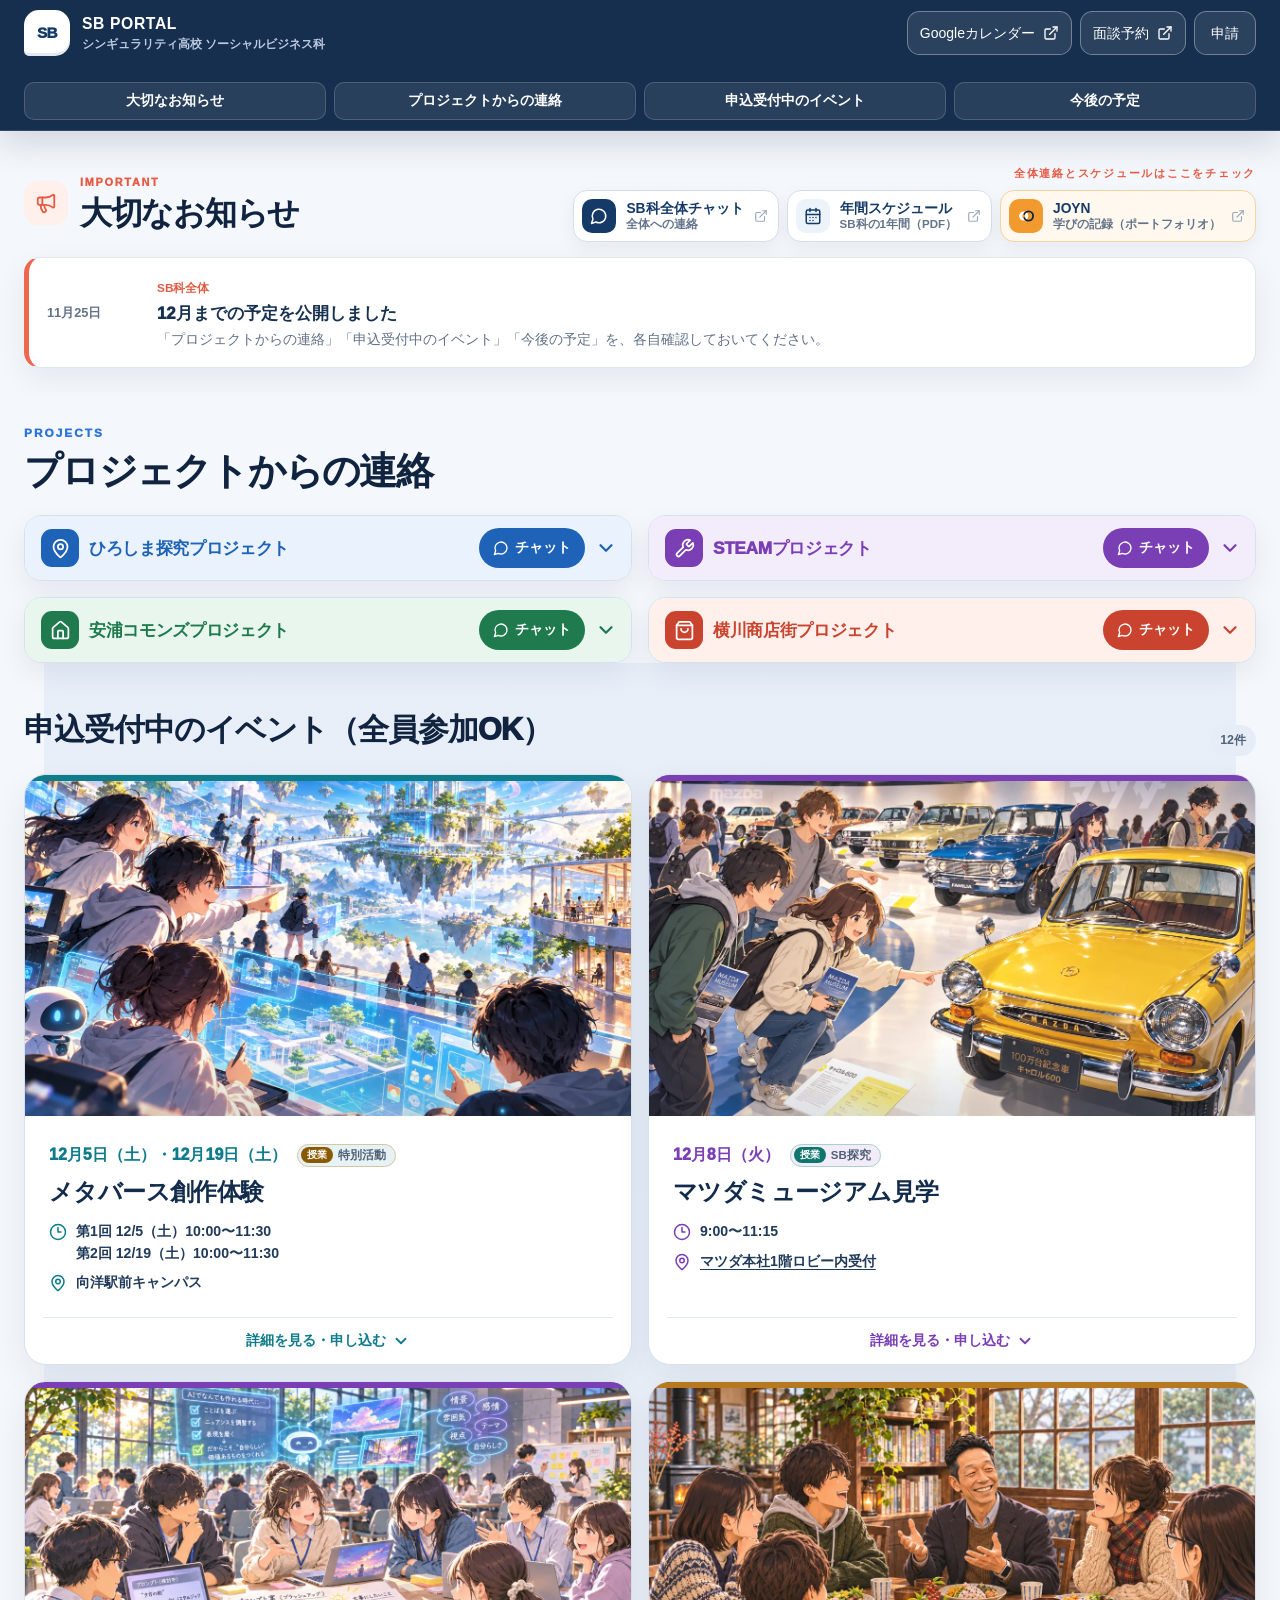
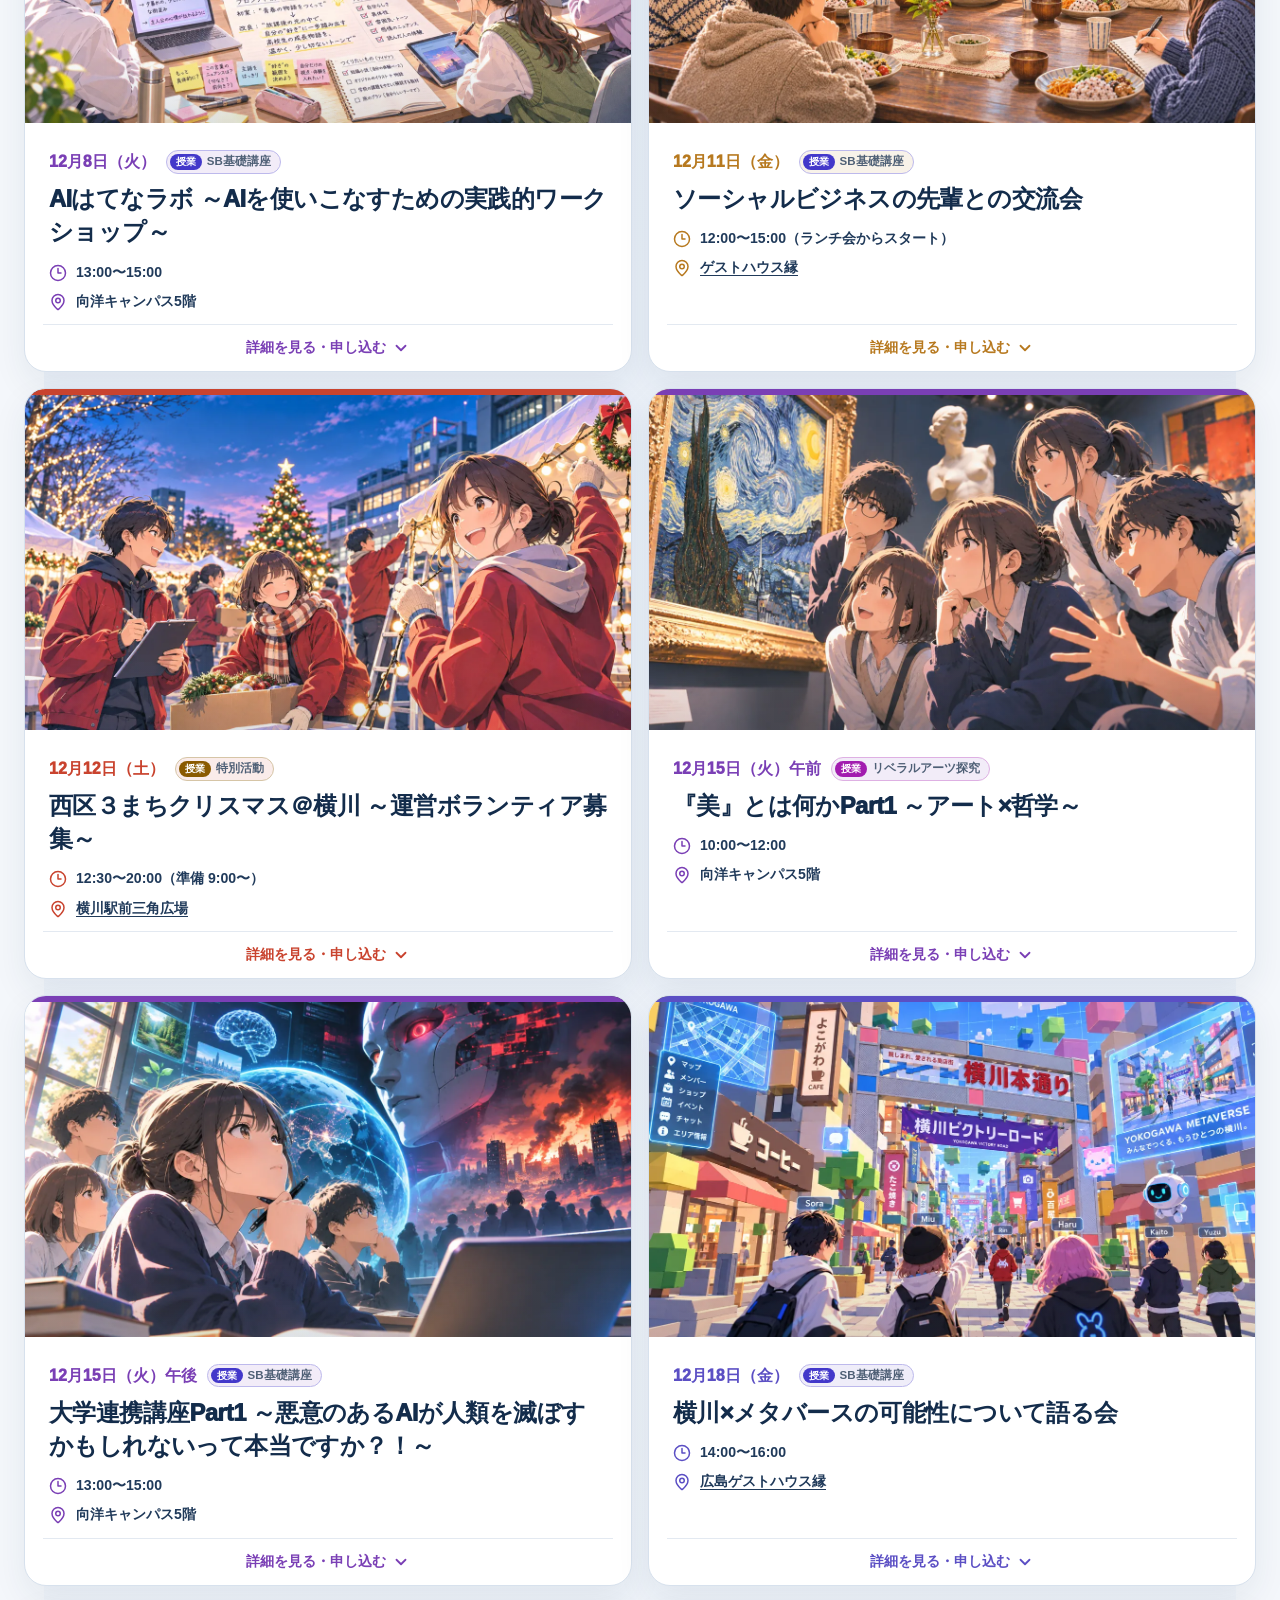
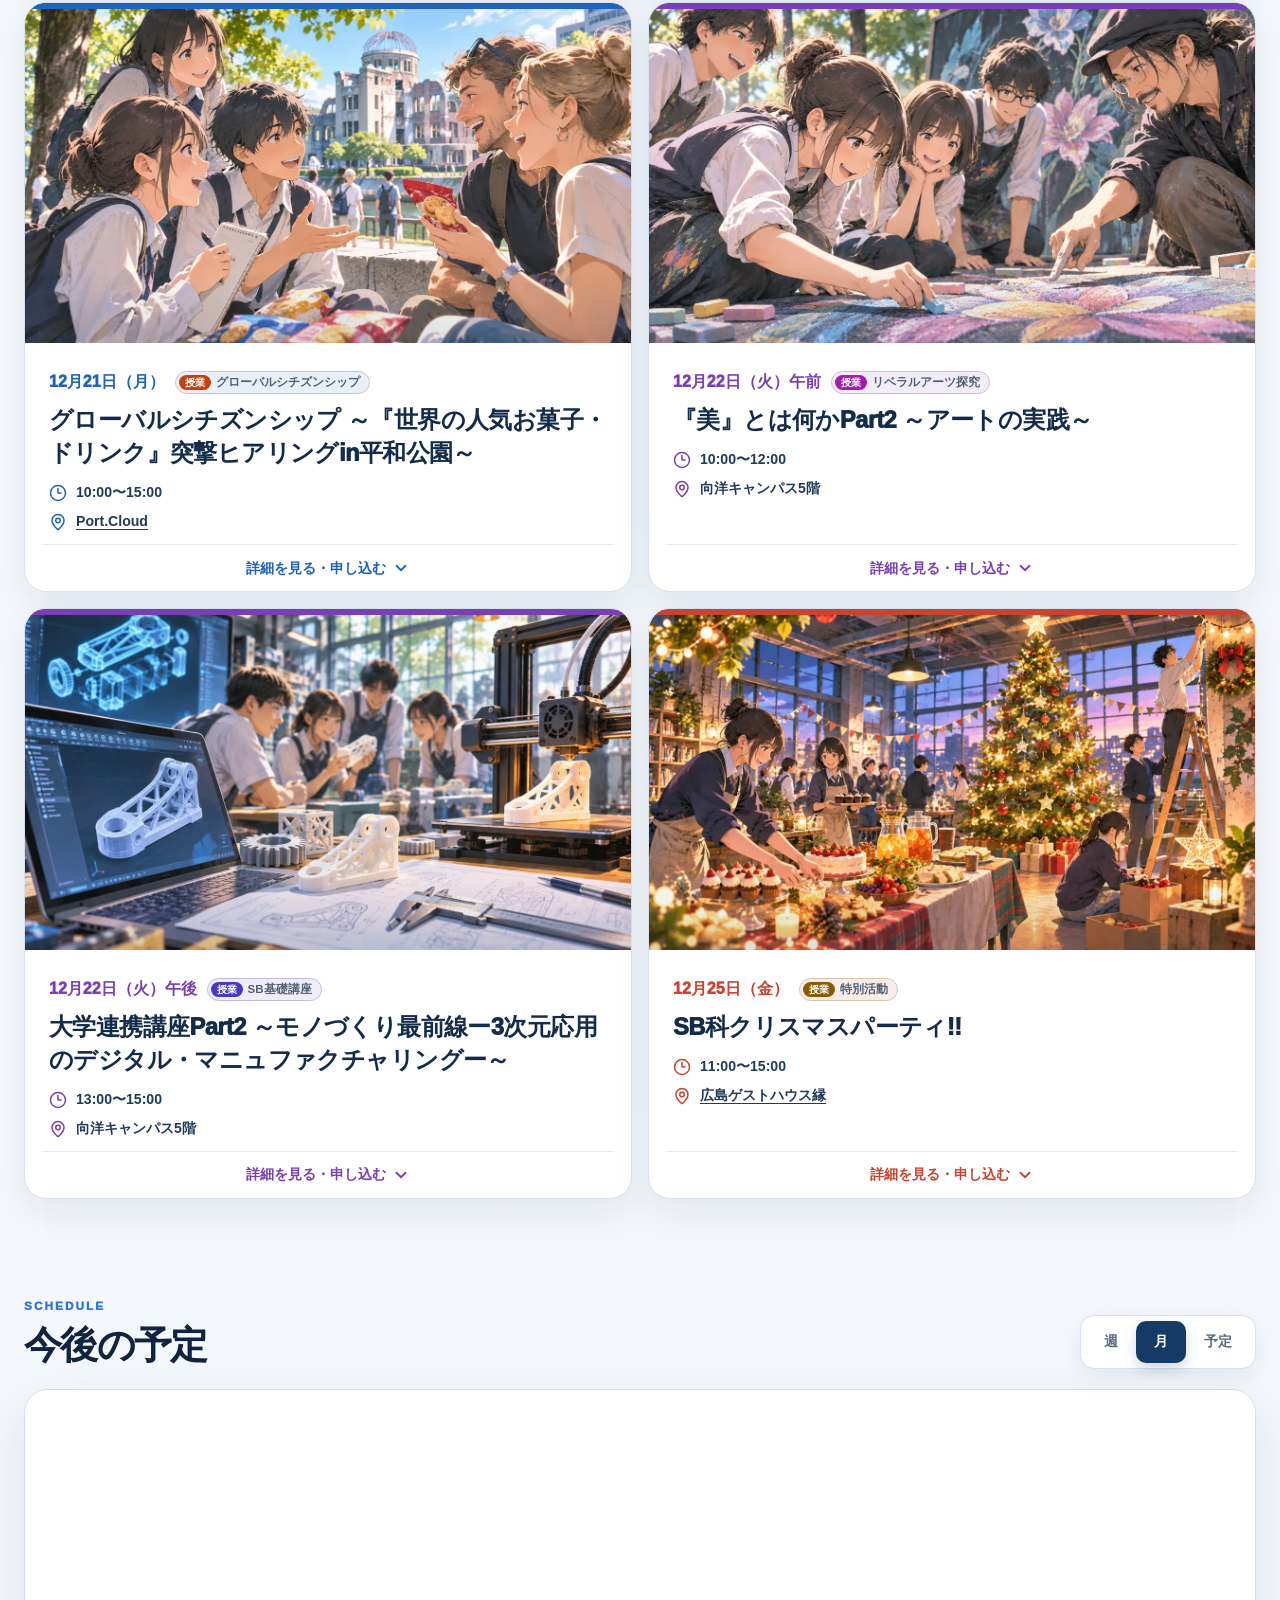
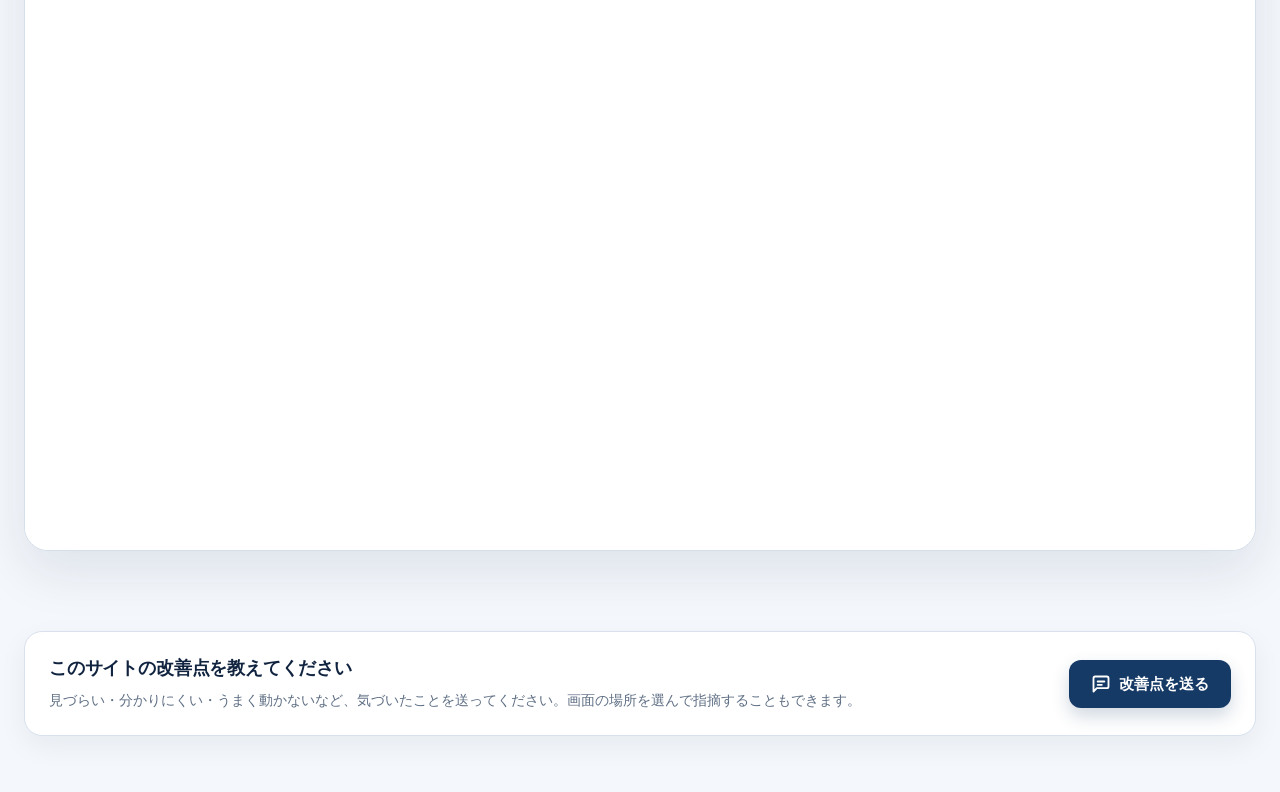
==== commit 6c77ee8b: "各活動に授業名ラベル（色分け）を追加 Co-Authored-By: Claude Opus 5.5 <noreply@anthropic.com> Claude-Session: https://c" ====
--- a/index.html
+++ b/index.html
@@ -1,7 +1,7 @@
-<!DOCTYPE html><html lang="ja"><head><meta charset="utf-8"/><meta name="viewport" content="width=device-width, initial-scale=1"/><title>SB PORTAL｜シンギュラリティ高校 ソーシャルビジネス科</title><meta name="description" content="シンギュラリティ高校ソーシャルビジネス科の今日の予定、Googleカレンダー、次の主なイベント、整理されたお知らせを確認できるポータル。"/><meta name="robots" content="noindex, nofollow"/><link rel="icon" href="favicon.svg" type="image/svg+xml"/><link rel="stylesheet" href="assets/style.css?v=20261125h"/></head><body class="antialiased"><div class="site-shell"><header class="topbar topbar-simple"><a class="brand" href="#top" aria-label="SBポータル トップへ"><span class="brand-symbol">SB</span><span><strong>SB PORTAL</strong><small>シンギュラリティ高校 ソーシャルビジネス科</small></span></a><div class="header-actions"><a href="https://calendar.google.com/calendar/u/0?cid=Y19jbGFzc3Jvb203NjZlNDc3ZkBncm91cC5jYWxlbmRhci5nb29nbGUuY29t" target="_blank" rel="noreferrer" data-slot="button" data-variant="outline" data-size="default" class="inline-flex shrink-0 items-center justify-center gap-2 rounded-md text-sm font-medium whitespace-nowrap transition-all outline-none focus-visible:border-ring focus-visible:ring-[3px] focus-visible:ring-ring/50 disabled:pointer-events-none disabled:opacity-50 aria-invalid:border-destructive aria-invalid:ring-destructive/20 dark:aria-invalid:ring-destructive/40 [&amp;_svg]:pointer-events-none [&amp;_svg]:shrink-0 [&amp;_svg:not([class*=&#x27;size-&#x27;])]:size-4 border bg-background shadow-xs hover:bg-accent hover:text-accent-foreground dark:border-input dark:bg-input/30 dark:hover:bg-input/50 h-9 px-4 py-2 has-[&gt;svg]:px-3 header-calendar-link"><span class="calendar-link-desktop">Googleカレンダー</span><span class="calendar-link-mobile">カレンダー</span><svg xmlns="http://www.w3.org/2000/svg" width="24" height="24" viewBox="0 0 24 24" fill="none" stroke="currentColor" stroke-width="2" stroke-linecap="round" stroke-linejoin="round" class="lucide lucide-external-link" aria-hidden="true"><path d="M15 3h6v6"></path><path d="M10 14 21 3"></path><path d="M18 13v6a2 2 0 0 1-2 2H5a2 2 0 0 1-2-2V8a2 2 0 0 1 2-2h6"></path></svg></a><a href="https://sb-interview-booking.workspace-980249.chatgpt.site/" target="_blank" rel="noreferrer" data-slot="button" data-variant="outline" data-size="default" class="inline-flex shrink-0 items-center justify-center gap-2 rounded-md text-sm font-medium whitespace-nowrap transition-all outline-none focus-visible:border-ring focus-visible:ring-[3px] focus-visible:ring-ring/50 disabled:pointer-events-none disabled:opacity-50 aria-invalid:border-destructive aria-invalid:ring-destructive/20 dark:aria-invalid:ring-destructive/40 [&amp;_svg]:pointer-events-none [&amp;_svg]:shrink-0 [&amp;_svg:not([class*=&#x27;size-&#x27;])]:size-4 border bg-background shadow-xs hover:bg-accent hover:text-accent-foreground dark:border-input dark:bg-input/30 dark:hover:bg-input/50 h-9 px-4 py-2 has-[&gt;svg]:px-3 header-calendar-link"><span>面談予約</span><svg xmlns="http://www.w3.org/2000/svg" width="24" height="24" viewBox="0 0 24 24" fill="none" stroke="currentColor" stroke-width="2" stroke-linecap="round" stroke-linejoin="round" class="lucide lucide-external-link" aria-hidden="true"><path d="M15 3h6v6"></path><path d="M10 14 21 3"></path><path d="M18 13v6a2 2 0 0 1-2 2H5a2 2 0 0 1-2-2V8a2 2 0 0 1 2-2h6"></path></svg></a><a href="shinsei/" data-slot="button" data-variant="outline" data-size="default" class="inline-flex shrink-0 items-center justify-center gap-2 rounded-md text-sm font-medium whitespace-nowrap transition-all outline-none focus-visible:border-ring focus-visible:ring-[3px] focus-visible:ring-ring/50 disabled:pointer-events-none disabled:opacity-50 aria-invalid:border-destructive aria-invalid:ring-destructive/20 dark:aria-invalid:ring-destructive/40 [&amp;_svg]:pointer-events-none [&amp;_svg]:shrink-0 [&amp;_svg:not([class*=&#x27;size-&#x27;])]:size-4 border bg-background shadow-xs hover:bg-accent hover:text-accent-foreground dark:border-input dark:bg-input/30 dark:hover:bg-input/50 h-9 px-4 py-2 has-[&gt;svg]:px-3 header-calendar-link"><span>申請</span></a></div><nav class="page-menu" aria-label="ページ内メニュー"><a href="#sec-important">大切な<br class="pm-br">お知らせ</a><a href="#sec-projects">プロジェクト<br class="pm-br">からの連絡</a><a href="#sec-events">申込受付中の<br class="pm-br">イベント</a><a href="#sec-schedule">今後の<br class="pm-br">予定</a></nav></header><main id="top"><section id="sec-important" class="important-section" aria-labelledby="important-title"><div class="important-heading"><span class="important-heading-icon" aria-hidden="true"><svg xmlns="http://www.w3.org/2000/svg" width="24" height="24" viewBox="0 0 24 24" fill="none" stroke="currentColor" stroke-width="2" stroke-linecap="round" stroke-linejoin="round" class="lucide lucide-megaphone" aria-hidden="true"><path d="M11 6a13 13 0 0 0 8.4-2.8A1 1 0 0 1 21 4v12a1 1 0 0 1-1.6.8A13 13 0 0 0 11 14H5a2 2 0 0 1-2-2V8a2 2 0 0 1 2-2z"></path><path d="M6 14a12 12 0 0 0 2.4 7.2 2 2 0 0 0 3.2-2.4A8 8 0 0 1 10 14"></path><path d="M8 6v8"></path></svg></span><div><p>IMPORTANT</p><h1 id="important-title">大切なお知らせ</h1></div><nav class="important-quick" aria-label="SB科全体の連絡とスケジュール"><p class="important-quick-lead">全体連絡とスケジュールはここをチェック</p><div class="important-quick-links"><a class="iq-link iq-chat" href="https://chat.google.com/room/AAQAaMAeeb8?cls=7" target="_blank" rel="noreferrer"><span class="iq-icon"><svg xmlns="http://www.w3.org/2000/svg" viewBox="0 0 24 24" fill="none" stroke="currentColor" stroke-width="2" stroke-linecap="round" stroke-linejoin="round" aria-hidden="true"><path d="M7.9 20A9 9 0 1 0 4 16.1L2 22Z"/></svg></span><span class="iq-text"><b>SB科全体チャット</b><small>全体への連絡</small></span><span class="iq-ext"><svg xmlns="http://www.w3.org/2000/svg" viewBox="0 0 24 24" fill="none" stroke="currentColor" stroke-width="2" stroke-linecap="round" stroke-linejoin="round" aria-hidden="true"><path d="M15 3h6v6"/><path d="M10 14 21 3"/><path d="M18 13v6a2 2 0 0 1-2 2H5a2 2 0 0 1-2-2V8a2 2 0 0 1 2-2h6"/></svg></span></a><a class="iq-link iq-pdf" href="sb-annual-schedule-2026.pdf" target="_blank" rel="noreferrer"><span class="iq-icon"><svg xmlns="http://www.w3.org/2000/svg" viewBox="0 0 24 24" fill="none" stroke="currentColor" stroke-width="2" stroke-linecap="round" stroke-linejoin="round" aria-hidden="true"><path d="M8 2v4"/><path d="M16 2v4"/><rect width="18" height="18" x="3" y="4" rx="2"/><path d="M3 10h18"/><path d="M8 14h.01"/><path d="M12 14h.01"/><path d="M16 14h.01"/><path d="M8 18h.01"/><path d="M12 18h.01"/></svg></span><span class="iq-text"><b>年間スケジュール</b><small>SB科の1年間（PDF）</small></span><span class="iq-ext"><svg xmlns="http://www.w3.org/2000/svg" viewBox="0 0 24 24" fill="none" stroke="currentColor" stroke-width="2" stroke-linecap="round" stroke-linejoin="round" aria-hidden="true"><path d="M15 3h6v6"/><path d="M10 14 21 3"/><path d="M18 13v6a2 2 0 0 1-2 2H5a2 2 0 0 1-2-2V8a2 2 0 0 1 2-2h6"/></svg></span></a><a class="iq-link iq-joyn" href="https://script.google.com/a/macros/ai.singularity.ed.jp/s/AKfycbwogB1f-5Zv5Kc_44-rg0mRhmXwbDzokCEDryA2qnkyo0y7O92kbZ5E1b_EhD9-_wRr/exec" target="_blank" rel="noreferrer"><span class="iq-icon"><svg viewBox="0 0 48 48" aria-hidden="true"><circle cx="19" cy="24" r="10" fill="#fff"/><circle cx="29.5" cy="24" r="10" fill="none" stroke="#0d2748" stroke-width="4"/><circle cx="19" cy="24" r="3.4" fill="#f29a2e"/></svg></span><span class="iq-text"><b>JOYN</b><small>学びの記録（ポートフォリオ）</small></span><span class="iq-ext"><svg xmlns="http://www.w3.org/2000/svg" viewBox="0 0 24 24" fill="none" stroke="currentColor" stroke-width="2" stroke-linecap="round" stroke-linejoin="round" aria-hidden="true"><path d="M15 3h6v6"/><path d="M10 14 21 3"/><path d="M18 13v6a2 2 0 0 1-2 2H5a2 2 0 0 1-2-2V8a2 2 0 0 1 2-2h6"/></svg></span></a></div></nav></div><div class="important-list"><article class="important-notice" data-end="2026-12-25"><time>11月25日</time><div class="important-notice-copy"><span>SB科全体</span><h2>12月までの予定を公開しました</h2><p>「プロジェクトからの連絡」「申込受付中のイベント」「今後の予定」を、各自確認しておいてください。</p></div></article></div></section><section id="sec-projects" class="project-section" aria-labelledby="project-title"><div class="section-heading simple-heading"><div><p class="section-kicker">PROJECTS</p><h2 id="project-title">プロジェクトからの連絡</h2></div></div><div class="pj-grid"><article class="pj-card pj-hiroshima"><details class="pj-fold"><summary class="pj-head"><span class="pj-icon"><svg xmlns="http://www.w3.org/2000/svg" viewBox="0 0 24 24" fill="none" stroke="currentColor" stroke-width="2" stroke-linecap="round" stroke-linejoin="round" aria-hidden="true"><path d="M20 10c0 4.993-5.539 10.193-7.399 11.799a1 1 0 0 1-1.202 0C9.539 20.193 4 14.993 4 10a8 8 0 0 1 16 0"/><circle cx="12" cy="10" r="3"/></svg></span><h3>ひろしま探究プロジェクト</h3><a class="pj-chat" href="https://chat.google.com/room/AAQAPY9awvk?cls=7" target="_blank" rel="noreferrer" aria-label="ひろしま探究プロジェクトのチャットを開く"><svg xmlns="http://www.w3.org/2000/svg" viewBox="0 0 24 24" fill="none" stroke="currentColor" stroke-width="2" stroke-linecap="round" stroke-linejoin="round" aria-hidden="true"><path d="M7.9 20A9 9 0 1 0 4 16.1L2 22Z"/></svg><span class="pj-chat-label">チャット</span></a><svg class="pj-chev" width="22" height="22" xmlns="http://www.w3.org/2000/svg" viewBox="0 0 24 24" fill="none" stroke="currentColor" stroke-width="2.4" stroke-linecap="round" stroke-linejoin="round" aria-hidden="true"><path d="m6 9 6 6 6-6"/></svg></summary><div class="pj-fold-body"><div class="pj-next-row" data-end="2026-11-02"><span class="pj-next">次回</span><time>11/2（月）</time><div><b>ピースパズルツアー体験</b><span class="pj-tag">体験型・要申込</span><small>12:30〜15:00・白神社集合（午前は活動なし）</small><small>10/26の回は中止。運営体験から参加体験に変更しました。</small></div></div><div class="pj-more-body"><ul class="pj-list"><li data-end="2026-11-01"><time>11/1（日）</time><div><b>RiverDo!ひろしま国際SUPオープンレース 運営ボランティア</b><span class="pj-tag">任意・要申込</span><small>11:30〜15:00（予定）・安田中学高等学校ウラ付近</small></div></li><li data-end="2026-11-09"><time>11/9（月）</time><div><b>原爆ドームから宮島（弥山）へ。2大世界遺産を巡るツアー！</b><span class="pj-tag">体験型・要申込</span><small>9:50〜16:00・平和公園（元安橋）高速船乗り場集合・締切11/6（金）</small></div></li><li data-end="2026-12-07"><time>12/7（月）</time><div><b>ツアープラン作成・プレゼンスライド作成</b><small>13:00〜15:00・<a href="https://maps.app.goo.gl/YiCnb5EU2x2ZdKZJ9" target="_blank" rel="noreferrer">Port.Cloud</a></small></div></li><li data-end="2026-12-14"><time>12/14（月）</time><div><b>ツアープラン作成・発表</b><small>午前 10:00〜12:00：ツアープラン作成・プレゼンスライド作成</small><small>午後 13:00〜15:00：発表</small><small>場所：<a href="https://maps.app.goo.gl/YiCnb5EU2x2ZdKZJ9" target="_blank" rel="noreferrer">Port.Cloud</a></small></div></li><li data-end="2026-12-21"><time>12/21（月）</time><div><b>グローバルシチズンシップ ～『世界の人気お菓子・ドリンク』突撃ヒアリングin平和公園～</b><span class="pj-tag">体験型・要申込</span><small>10:00〜15:00・<a href="https://maps.app.goo.gl/sjWNwyGnusGs8s616" target="_blank" rel="noreferrer">Port.Cloud</a>・締切12/20（日）</small></div></li></ul><p class="pj-note">体験型の詳しい内容と申込は、上の「申込受付中のイベント」から。</p></div></div></details></article><article class="pj-card pj-steam"><details class="pj-fold"><summary class="pj-head"><span class="pj-icon"><svg xmlns="http://www.w3.org/2000/svg" viewBox="0 0 24 24" fill="none" stroke="currentColor" stroke-width="2" stroke-linecap="round" stroke-linejoin="round" aria-hidden="true"><path d="M14.7 6.3a1 1 0 0 0 0 1.4l1.6 1.6a1 1 0 0 0 1.4 0l3.77-3.77a6 6 0 0 1-7.94 7.94l-6.91 6.91a2.12 2.12 0 0 1-3-3l6.91-6.91a6 6 0 0 1 7.94-7.94l-3.76 3.76z"/></svg></span><h3>STEAMプロジェクト</h3><a class="pj-chat" href="https://chat.google.com/room/AAQAP9BiTuQ?cls=7" target="_blank" rel="noreferrer" aria-label="STEAMプロジェクトのチャットを開く"><svg xmlns="http://www.w3.org/2000/svg" viewBox="0 0 24 24" fill="none" stroke="currentColor" stroke-width="2" stroke-linecap="round" stroke-linejoin="round" aria-hidden="true"><path d="M7.9 20A9 9 0 1 0 4 16.1L2 22Z"/></svg><span class="pj-chat-label">チャット</span></a><svg class="pj-chev" width="22" height="22" xmlns="http://www.w3.org/2000/svg" viewBox="0 0 24 24" fill="none" stroke="currentColor" stroke-width="2.4" stroke-linecap="round" stroke-linejoin="round" aria-hidden="true"><path d="m6 9 6 6 6-6"/></svg></summary><div class="pj-fold-body"><div class="pj-next-row" data-end="2026-10-27"><span class="pj-next">次回</span><time>10/27（火）</time><div><b>アプリ制作基礎講座＆LSP</b><small>10:00〜15:00・向洋キャンパス2階</small><small>午前のアプリ制作基礎講座は希望者のみ（申込不要）、午後のLSP（シン高の第3のイノベーションを考える）は全員参加です。</small></div></div><div class="pj-more-body"><ul class="pj-list"><li data-end="2026-11-03"><time>11/3（火）</time><div><b>祝日のためお休み</b><small>活動はありません</small></div></li><li data-end="2026-11-10"><time>11/10（火）</time><div><b>SDGs×自由木工！端材を使って自由に表現しよう</b><span class="pj-tag">体験型・要申込</span><small>13:00〜16:00・シェア工房 Slow &amp; Polite</small><small>汚れてもよい服装で来てください。申込締切は11/7（土）です。</small></div></li><li data-end="2026-11-20"><time>11/20（金）</time><div><b>AI時代のWebデザイン体験</b><span class="pj-tag">体験型・要申込</span><small>14:00〜16:00・向洋キャンパス4階（予定）</small></div></li><li data-end="2026-12-08"><time>12/8（火）</time><div><b>マツダミュージアム見学</b><span class="pj-tag">体験型・先着10名</span><small>9:00〜11:15・マツダ本社1階ロビー集合</small></div></li><li data-end="2026-12-08"><time>12/8（火）</time><div><b>AIはてなラボ ～AIを使いこなすための実践的ワークショップ～</b><span class="pj-tag">体験型・要申込</span><small>13:00〜15:00・向洋キャンパス5階・締切12/7（月）</small></div></li><li data-end="2026-12-15"><time>12/15（火）</time><div><b>『美』とは何かPart1 ～アート×哲学～</b><span class="pj-tag">体験型・要申込</span><small>午前 10:00〜12:00・向洋キャンパス5階・締切12/14（月）</small></div></li><li data-end="2026-12-15"><time>12/15（火）</time><div><b>大学連携講座Part1 ～悪意のあるAIが人類を滅ぼすかもしれないって本当ですか？！～</b><span class="pj-tag">体験型・要申込</span><small>午後 13:00〜15:00・向洋キャンパス5階・締切12/14（月）</small></div></li><li data-end="2026-12-18"><time>12/18（金）</time><div><b>横川×メタバースの可能性について語る会</b><span class="pj-tag">体験型・要申込</span><small>12/11から変更・14:00〜16:00・広島ゲストハウス縁・STEAM×横川商店街の共同企画</small></div></li><li data-end="2026-12-22"><time>12/22（火）</time><div><b>『美』とは何かPart2 ～アートの実践～</b><span class="pj-tag">体験型・要申込</span><small>午前 10:00〜12:00・向洋キャンパス5階・締切12/21（月）</small></div></li><li data-end="2026-12-22"><time>12/22（火）</time><div><b>大学連携講座Part2 ～モノづくり最前線ー3次元応用のデジタル・マニュファクチャリングー～</b><span class="pj-tag">体験型・要申込</span><small>午後 13:00〜15:00・向洋キャンパス5階・締切12/21（月）</small></div></li></ul><p class="pj-sub">日程が決まっていない予定</p><ul class="pj-chips"><li>地元企業でエンジニア体験<small>未定</small></li></ul><p class="pj-note">体験型の詳しい内容と申込は、上の「申込受付中のイベント」から。</p></div></div></details></article><article class="pj-card pj-yasuura"><details class="pj-fold"><summary class="pj-head"><span class="pj-icon"><svg xmlns="http://www.w3.org/2000/svg" viewBox="0 0 24 24" fill="none" stroke="currentColor" stroke-width="2" stroke-linecap="round" stroke-linejoin="round" aria-hidden="true"><path d="M15 21v-8a1 1 0 0 0-1-1h-4a1 1 0 0 0-1 1v8"/><path d="M3 10a2 2 0 0 1 .709-1.528l7-5.999a2 2 0 0 1 2.582 0l7 5.999A2 2 0 0 1 21 10v9a2 2 0 0 1-2 2H5a2 2 0 0 1-2-2z"/></svg></span><h3>安浦コモンズプロジェクト</h3><a class="pj-chat" href="https://chat.google.com/room/AAQA9hpeG4A?cls=7" target="_blank" rel="noreferrer" aria-label="安浦コモンズプロジェクトのチャットを開く"><svg xmlns="http://www.w3.org/2000/svg" viewBox="0 0 24 24" fill="none" stroke="currentColor" stroke-width="2" stroke-linecap="round" stroke-linejoin="round" aria-hidden="true"><path d="M7.9 20A9 9 0 1 0 4 16.1L2 22Z"/></svg><span class="pj-chat-label">チャット</span></a><svg class="pj-chev" width="22" height="22" xmlns="http://www.w3.org/2000/svg" viewBox="0 0 24 24" fill="none" stroke="currentColor" stroke-width="2.4" stroke-linecap="round" stroke-linejoin="round" aria-hidden="true"><path d="m6 9 6 6 6-6"/></svg></summary><div class="pj-fold-body"><div class="pj-next-row" data-end="2026-11-05"><span class="pj-next">次回</span><time>11/5（木）</time><div><b>お休み</b><span class="pj-tag">予定変更</span><small>野呂山登山は11/12（木）に延期になりました。</small></div></div><div class="pj-more-body"><ul class="pj-list"><li data-end="2026-11-12"><time>11/12（木）</time><div><b>野呂山登り＆森の生態系に触れる体験</b><span class="pj-tag">体験型・要申込</span><small>11/5から延期。フォームが変わったので、申し込んでいた人も再度入力してください。</small></div></li><li data-end="2026-12-10"><time>12/10（木）</time><div><b>安浦で、やってみたいことをやってみる</b><small>10:00〜15:00・安浦キャンパス</small></div></li><li data-end="2026-12-17"><time>12/17（木）</time><div><b>安浦で、やってみたいことをやってみる</b><small>10:00〜15:00・安浦キャンパス</small></div></li><li data-end="2026-12-24"><time>12/24（木）</time><div><b>安浦で、やってみたいことをやってみる</b><small>10:00〜15:00・安浦キャンパス</small></div></li></ul><p class="pj-note">体験型の詳しい内容と申込は、上の「申込受付中のイベント」から。</p></div></div></details></article><article class="pj-card pj-yokogawa"><details class="pj-fold"><summary class="pj-head"><span class="pj-icon"><svg xmlns="http://www.w3.org/2000/svg" viewBox="0 0 24 24" fill="none" stroke="currentColor" stroke-width="2" stroke-linecap="round" stroke-linejoin="round" aria-hidden="true"><path d="M6 2 3 6v14a2 2 0 0 0 2 2h14a2 2 0 0 0 2-2V6l-3-4Z"/><path d="M3 6h18"/><path d="M16 10a4 4 0 0 1-8 0"/></svg></span><h3>横川商店街プロジェクト</h3><a class="pj-chat" href="https://chat.google.com/room/AAQA3qN5K5M?cls=7" target="_blank" rel="noreferrer" aria-label="横川商店街プロジェクトのチャットを開く"><svg xmlns="http://www.w3.org/2000/svg" viewBox="0 0 24 24" fill="none" stroke="currentColor" stroke-width="2" stroke-linecap="round" stroke-linejoin="round" aria-hidden="true"><path d="M7.9 20A9 9 0 1 0 4 16.1L2 22Z"/></svg><span class="pj-chat-label">チャット</span></a><svg class="pj-chev" width="22" height="22" xmlns="http://www.w3.org/2000/svg" viewBox="0 0 24 24" fill="none" stroke="currentColor" stroke-width="2.4" stroke-linecap="round" stroke-linejoin="round" aria-hidden="true"><path d="m6 9 6 6 6-6"/></svg></summary><div class="pj-fold-body"><div class="pj-next-row" data-end="2026-10-30"><span class="pj-next">次回</span><time>10/30（金）</time><div><b>後期スタート：一人ずつ対話して、やりたいことを決める</b><span class="pj-tag">時間変更</span><small>10:00〜15:00・ゲストハウス縁。都合のよい時間に来てください（来られる人は午前から）。犬塚は一日中ゲストハウス縁にいます。</small><small>「よこがわランチ」（11:30〜・ゲスト：縁の紅さん）に参加したい人は、犬塚まで連絡してください。</small></div></div><div class="pj-more-body"><ul class="pj-list"><li data-end="2026-11-01"><time>10/31（土）<br>〜11/1（日）</time><div><b>横川ゾンビナイト運営ボランティア</b><span class="pj-tag">原則参加</span><small>横川ベース（子ども向けワークショップ）／胡子神社（ゾンビ役）</small><small>どちらか1日だけの参加もOK</small></div></li><li data-end="2026-11-06"><time>11/6（金）</time><div><b>やりたいことを、やってみる</b></div></li><li data-end="2026-11-13"><time>11/13（金）</time><div><b>YOKOGAWA YOUTH DIALOGUE ー若者が描くミライと、地域との新しいつながりー</b><span class="pj-tag">生徒企画・要申込</span><small>11:00〜14:00（予定）・ゲストハウス縁・締切11/12（木）</small></div></li><li data-end="2026-12-11"><time>12/11（金）</time><div><b>午前：横川で、やってみたいことをやってみる</b><small>10:00〜12:00・広島ゲストハウス縁</small></div></li><li data-end="2026-12-11"><time>12/11（金）</time><div><b>午後：ソーシャルビジネスの先輩との交流会</b><span class="pj-tag">SB科特別企画・要申込</span><small>12:00〜15:00（ランチ会から）・広島ゲストハウス縁・締切12/10（木）</small></div></li><li data-end="2026-12-12"><time>12/12（土）</time><div><b>西区３まちクリスマス＠横川 運営ボランティア</b><span class="pj-tag">体験型・要申込</span><small>12:30〜20:00（準備 9:00〜）・横川駅前三角広場・締切12/11（金）</small></div></li><li data-end="2026-12-18"><time>12/18（金）</time><div><b>午前〜：横川で、やってみたいことをやってみる</b><small>10:00〜14:00・広島ゲストハウス縁</small><small>クリスマスパーティの実行委員は、10:00から企画会議・準備をします。</small></div></li><li data-end="2026-12-18"><time>12/18（金）</time><div><b>午後：横川×メタバースの可能性について語る会</b><span class="pj-tag">体験型・要申込</span><small>12/11から変更・14:00〜16:00・広島ゲストハウス縁・STEAM×横川商店街の共同企画</small></div></li><li data-end="2026-12-25"><time>12/25（金）</time><div><b>SB科クリスマスパーティ!!</b><span class="pj-tag">体験型・要申込</span><small>11:00〜15:00・広島ゲストハウス縁</small><small>実行委員の締切12/17（木）・参加の締切12/24（木）</small></div></li></ul><p class="pj-sub">次の3つから選びます（あとで変更できます）</p><ul class="pj-choices"><li><b>個人プロジェクト</b><span>やりたいことを、まちでやってみる。予算あり（1人1万円程度）</span></li><li><b>イベント企画チーム</b><span>SB科のイベントや、ゾンビナイト・クリスマスなど横川のイベントを企画</span></li><li><b>片腕プロジェクト</b><span>地域で活動する人の事業を手伝う（まちのデータベース、出張キッズスペースなど）</span></li></ul><a class="pj-form" href="https://forms.gle/n9mWtYVdY3ZJye629" target="_blank" rel="noreferrer"><svg xmlns="http://www.w3.org/2000/svg" viewBox="0 0 24 24" fill="none" stroke="currentColor" stroke-width="2" stroke-linecap="round" stroke-linejoin="round" aria-hidden="true"><path d="M12 20h9"/><path d="M16.376 3.622a1 1 0 0 1 3.002 3.002L7.368 18.635a2 2 0 0 1-.855.506l-2.872.838a.5.5 0 0 1-.62-.62l.838-2.872a2 2 0 0 1 .506-.854z"/></svg>希望を入力する</a></div></div></details></article></div></section><section class="featured-section featured-first" aria-labelledby="featured-title"><div class="section-heading featured-heading simple-heading"><div><p class="section-kicker">NEXT EVENTS</p><h2 id="featured-title">次の主なイベント（全員参加OK）</h2></div></div><div id="sec-events" class="upcoming-events" aria-labelledby="open-events-title"><div class="upcoming-events-heading"><h2 id="open-events-title">申込受付中のイベント（全員参加OK）</h2><span>23<!-- -->件</span></div><div class="upcoming-event-grid"><article class="upcoming-event-card" data-end="2026-10-29" style="--event-accent:#1f7a4d"><div class="upcoming-event-image"><img src="img/event-yasuura-oyster.webp" alt="海辺の作業場で、漁師さんに教わりながら牡蠣剥きを体験する高校生たちのイラスト" loading="lazy"/></div><div class="upcoming-event-body"><div class="upcoming-event-topline"><time dateTime="2026-10-29">10月29日（木）</time></div><h3>牡蠣剥き体験</h3><div class="upcoming-event-facts"><span><svg xmlns="http://www.w3.org/2000/svg" width="24" height="24" viewBox="0 0 24 24" fill="none" stroke="currentColor" stroke-width="2" stroke-linecap="round" stroke-linejoin="round" class="lucide lucide-clock3" aria-hidden="true"><circle cx="12" cy="12" r="10"></circle><path d="M12 6v6h4"></path></svg><b>10:00〜15:00</b></span><span><svg xmlns="http://www.w3.org/2000/svg" width="24" height="24" viewBox="0 0 24 24" fill="none" stroke="currentColor" stroke-width="2" stroke-linecap="round" stroke-linejoin="round" class="lucide lucide-map-pin" aria-hidden="true"><path d="M20 10c0 4.993-5.539 10.193-7.399 11.799a1 1 0 0 1-1.202 0C9.539 20.193 4 14.993 4 10a8 8 0 0 1 16 0"></path><circle cx="12" cy="10" r="3"></circle></svg><b><span class="event-venue-list">安浦キャンパス（ここから山根水産へ移動）</span></b></span></div></div><details class="event-more"><summary>詳細を見る・申し込む<svg class="event-more-chev" width="18" height="18" xmlns="http://www.w3.org/2000/svg" viewBox="0 0 24 24" fill="none" stroke="currentColor" stroke-width="2.4" stroke-linecap="round" stroke-linejoin="round" aria-hidden="true"><path d="m6 9 6 6 6-6"/></svg></summary><div class="event-more-body"><p class="event-more-tag">NEW｜安浦コモンズ・体験型</p><p>午前中は山根水産で牡蠣養殖業の課題を聞き取り、牡蠣剥きを体験します。午後は安浦キャンパスでLSP（レゴ・シリアスプレイ）を行います。</p><div class="upcoming-event-facts"><span><svg xmlns="http://www.w3.org/2000/svg" width="24" height="24" viewBox="0 0 24 24" fill="none" stroke="currentColor" stroke-width="2" stroke-linecap="round" stroke-linejoin="round" class="lucide lucide-bus" aria-hidden="true"><path d="M8 6v6"></path><path d="M15 6v6"></path><path d="M2 12h19.6"></path><path d="M18 18h3s.5-1.7.8-2.8c.1-.4.2-.8.2-1.2 0-.4-.1-.8-.2-1.2l-1.4-5C20.1 6.8 19.1 6 18 6H4a2 2 0 0 0-2 2v10h3"></path><circle cx="7" cy="18" r="2"></circle><path d="M9 18h5"></path><circle cx="16" cy="18" r="2"></circle></svg><b>8:30 向洋発 → 16:30 向洋着</b></span></div><div class="upcoming-event-actions"><p class="event-deadline">申込締切：2026年10月28日（水）</p><a class="upcoming-register" href="https://forms.gle/kYth7FYPj9ZwhYFD8" target="_blank" rel="noreferrer"><svg xmlns="http://www.w3.org/2000/svg" width="24" height="24" viewBox="0 0 24 24" fill="none" stroke="currentColor" stroke-width="2" stroke-linecap="round" stroke-linejoin="round" class="lucide lucide-rectangle-ellipsis" aria-hidden="true"><rect width="20" height="12" x="2" y="6" rx="2"></rect><path d="M12 12h.01"></path><path d="M17 12h.01"></path><path d="M7 12h.01"></path></svg>申込フォームを開く<svg xmlns="http://www.w3.org/2000/svg" width="24" height="24" viewBox="0 0 24 24" fill="none" stroke="currentColor" stroke-width="2" stroke-linecap="round" stroke-linejoin="round" class="lucide lucide-arrow-up-right" aria-hidden="true"><path d="M7 7h10v10"></path><path d="M7 17 17 7"></path></svg></a></div></div></details></article><article class="upcoming-event-card" data-end="2026-11-01" style="--event-accent:#96532c"><div class="upcoming-event-image"><img src="img/event-zombie-volunteers.webp" alt="夕暮れのお化け屋敷を背景に、青白いゾンビメイクと仮装をした私服の高校生や地域の大人が、こちらに手を伸ばすイメージイラスト"/></div><div class="upcoming-event-body"><div class="upcoming-event-topline"><time dateTime="2026-10-31">10月31日（土）〜11月1日（日）</time></div><h3>横川ゾンビナイト運営ボランティア</h3><div class="upcoming-event-facts"><span><svg xmlns="http://www.w3.org/2000/svg" width="24" height="24" viewBox="0 0 24 24" fill="none" stroke="currentColor" stroke-width="2" stroke-linecap="round" stroke-linejoin="round" class="lucide lucide-clock3 lucide-clock-3" aria-hidden="true"><circle cx="12" cy="12" r="10"></circle><path d="M12 6v6h4"></path></svg><b>10/31 14:00〜20:00（12:30〜準備）
+<!DOCTYPE html><html lang="ja"><head><meta charset="utf-8"/><meta name="viewport" content="width=device-width, initial-scale=1"/><title>SB PORTAL｜シンギュラリティ高校 ソーシャルビジネス科</title><meta name="description" content="シンギュラリティ高校ソーシャルビジネス科の今日の予定、Googleカレンダー、次の主なイベント、整理されたお知らせを確認できるポータル。"/><meta name="robots" content="noindex, nofollow"/><link rel="icon" href="favicon.svg" type="image/svg+xml"/><link rel="stylesheet" href="assets/style.css?v=20261127c"/></head><body class="antialiased"><div class="site-shell"><header class="topbar topbar-simple"><a class="brand" href="#top" aria-label="SBポータル トップへ"><span class="brand-symbol">SB</span><span><strong>SB PORTAL</strong><small>シンギュラリティ高校 ソーシャルビジネス科</small></span></a><div class="header-actions"><a href="https://calendar.google.com/calendar/u/0?cid=Y19jbGFzc3Jvb203NjZlNDc3ZkBncm91cC5jYWxlbmRhci5nb29nbGUuY29t" target="_blank" rel="noreferrer" data-slot="button" data-variant="outline" data-size="default" class="inline-flex shrink-0 items-center justify-center gap-2 rounded-md text-sm font-medium whitespace-nowrap transition-all outline-none focus-visible:border-ring focus-visible:ring-[3px] focus-visible:ring-ring/50 disabled:pointer-events-none disabled:opacity-50 aria-invalid:border-destructive aria-invalid:ring-destructive/20 dark:aria-invalid:ring-destructive/40 [&amp;_svg]:pointer-events-none [&amp;_svg]:shrink-0 [&amp;_svg:not([class*=&#x27;size-&#x27;])]:size-4 border bg-background shadow-xs hover:bg-accent hover:text-accent-foreground dark:border-input dark:bg-input/30 dark:hover:bg-input/50 h-9 px-4 py-2 has-[&gt;svg]:px-3 header-calendar-link"><span class="calendar-link-desktop">Googleカレンダー</span><span class="calendar-link-mobile">カレンダー</span><svg xmlns="http://www.w3.org/2000/svg" width="24" height="24" viewBox="0 0 24 24" fill="none" stroke="currentColor" stroke-width="2" stroke-linecap="round" stroke-linejoin="round" class="lucide lucide-external-link" aria-hidden="true"><path d="M15 3h6v6"></path><path d="M10 14 21 3"></path><path d="M18 13v6a2 2 0 0 1-2 2H5a2 2 0 0 1-2-2V8a2 2 0 0 1 2-2h6"></path></svg></a><a href="https://sb-interview-booking.workspace-980249.chatgpt.site/" target="_blank" rel="noreferrer" data-slot="button" data-variant="outline" data-size="default" class="inline-flex shrink-0 items-center justify-center gap-2 rounded-md text-sm font-medium whitespace-nowrap transition-all outline-none focus-visible:border-ring focus-visible:ring-[3px] focus-visible:ring-ring/50 disabled:pointer-events-none disabled:opacity-50 aria-invalid:border-destructive aria-invalid:ring-destructive/20 dark:aria-invalid:ring-destructive/40 [&amp;_svg]:pointer-events-none [&amp;_svg]:shrink-0 [&amp;_svg:not([class*=&#x27;size-&#x27;])]:size-4 border bg-background shadow-xs hover:bg-accent hover:text-accent-foreground dark:border-input dark:bg-input/30 dark:hover:bg-input/50 h-9 px-4 py-2 has-[&gt;svg]:px-3 header-calendar-link"><span>面談予約</span><svg xmlns="http://www.w3.org/2000/svg" width="24" height="24" viewBox="0 0 24 24" fill="none" stroke="currentColor" stroke-width="2" stroke-linecap="round" stroke-linejoin="round" class="lucide lucide-external-link" aria-hidden="true"><path d="M15 3h6v6"></path><path d="M10 14 21 3"></path><path d="M18 13v6a2 2 0 0 1-2 2H5a2 2 0 0 1-2-2V8a2 2 0 0 1 2-2h6"></path></svg></a><a href="shinsei/" data-slot="button" data-variant="outline" data-size="default" class="inline-flex shrink-0 items-center justify-center gap-2 rounded-md text-sm font-medium whitespace-nowrap transition-all outline-none focus-visible:border-ring focus-visible:ring-[3px] focus-visible:ring-ring/50 disabled:pointer-events-none disabled:opacity-50 aria-invalid:border-destructive aria-invalid:ring-destructive/20 dark:aria-invalid:ring-destructive/40 [&amp;_svg]:pointer-events-none [&amp;_svg]:shrink-0 [&amp;_svg:not([class*=&#x27;size-&#x27;])]:size-4 border bg-background shadow-xs hover:bg-accent hover:text-accent-foreground dark:border-input dark:bg-input/30 dark:hover:bg-input/50 h-9 px-4 py-2 has-[&gt;svg]:px-3 header-calendar-link"><span>申請</span></a></div><nav class="page-menu" aria-label="ページ内メニュー"><a href="#sec-important">大切な<br class="pm-br">お知らせ</a><a href="#sec-projects">プロジェクト<br class="pm-br">からの連絡</a><a href="#sec-events">申込受付中の<br class="pm-br">イベント</a><a href="#sec-schedule">今後の<br class="pm-br">予定</a></nav></header><main id="top"><section id="sec-important" class="important-section" aria-labelledby="important-title"><div class="important-heading"><span class="important-heading-icon" aria-hidden="true"><svg xmlns="http://www.w3.org/2000/svg" width="24" height="24" viewBox="0 0 24 24" fill="none" stroke="currentColor" stroke-width="2" stroke-linecap="round" stroke-linejoin="round" class="lucide lucide-megaphone" aria-hidden="true"><path d="M11 6a13 13 0 0 0 8.4-2.8A1 1 0 0 1 21 4v12a1 1 0 0 1-1.6.8A13 13 0 0 0 11 14H5a2 2 0 0 1-2-2V8a2 2 0 0 1 2-2z"></path><path d="M6 14a12 12 0 0 0 2.4 7.2 2 2 0 0 0 3.2-2.4A8 8 0 0 1 10 14"></path><path d="M8 6v8"></path></svg></span><div><p>IMPORTANT</p><h1 id="important-title">大切なお知らせ</h1></div><nav class="important-quick" aria-label="SB科全体の連絡とスケジュール"><p class="important-quick-lead">全体連絡とスケジュールはここをチェック</p><div class="important-quick-links"><a class="iq-link iq-chat" href="https://chat.google.com/room/AAQAaMAeeb8?cls=7" target="_blank" rel="noreferrer"><span class="iq-icon"><svg xmlns="http://www.w3.org/2000/svg" viewBox="0 0 24 24" fill="none" stroke="currentColor" stroke-width="2" stroke-linecap="round" stroke-linejoin="round" aria-hidden="true"><path d="M7.9 20A9 9 0 1 0 4 16.1L2 22Z"/></svg></span><span class="iq-text"><b>SB科全体チャット</b><small>全体への連絡</small></span><span class="iq-ext"><svg xmlns="http://www.w3.org/2000/svg" viewBox="0 0 24 24" fill="none" stroke="currentColor" stroke-width="2" stroke-linecap="round" stroke-linejoin="round" aria-hidden="true"><path d="M15 3h6v6"/><path d="M10 14 21 3"/><path d="M18 13v6a2 2 0 0 1-2 2H5a2 2 0 0 1-2-2V8a2 2 0 0 1 2-2h6"/></svg></span></a><a class="iq-link iq-pdf" href="sb-annual-schedule-2026.pdf" target="_blank" rel="noreferrer"><span class="iq-icon"><svg xmlns="http://www.w3.org/2000/svg" viewBox="0 0 24 24" fill="none" stroke="currentColor" stroke-width="2" stroke-linecap="round" stroke-linejoin="round" aria-hidden="true"><path d="M8 2v4"/><path d="M16 2v4"/><rect width="18" height="18" x="3" y="4" rx="2"/><path d="M3 10h18"/><path d="M8 14h.01"/><path d="M12 14h.01"/><path d="M16 14h.01"/><path d="M8 18h.01"/><path d="M12 18h.01"/></svg></span><span class="iq-text"><b>年間スケジュール</b><small>SB科の1年間（PDF）</small></span><span class="iq-ext"><svg xmlns="http://www.w3.org/2000/svg" viewBox="0 0 24 24" fill="none" stroke="currentColor" stroke-width="2" stroke-linecap="round" stroke-linejoin="round" aria-hidden="true"><path d="M15 3h6v6"/><path d="M10 14 21 3"/><path d="M18 13v6a2 2 0 0 1-2 2H5a2 2 0 0 1-2-2V8a2 2 0 0 1 2-2h6"/></svg></span></a><a class="iq-link iq-joyn" href="https://script.google.com/a/macros/ai.singularity.ed.jp/s/AKfycbwogB1f-5Zv5Kc_44-rg0mRhmXwbDzokCEDryA2qnkyo0y7O92kbZ5E1b_EhD9-_wRr/exec" target="_blank" rel="noreferrer"><span class="iq-icon"><svg viewBox="0 0 48 48" aria-hidden="true"><circle cx="19" cy="24" r="10" fill="#fff"/><circle cx="29.5" cy="24" r="10" fill="none" stroke="#0d2748" stroke-width="4"/><circle cx="19" cy="24" r="3.4" fill="#f29a2e"/></svg></span><span class="iq-text"><b>JOYN</b><small>学びの記録（ポートフォリオ）</small></span><span class="iq-ext"><svg xmlns="http://www.w3.org/2000/svg" viewBox="0 0 24 24" fill="none" stroke="currentColor" stroke-width="2" stroke-linecap="round" stroke-linejoin="round" aria-hidden="true"><path d="M15 3h6v6"/><path d="M10 14 21 3"/><path d="M18 13v6a2 2 0 0 1-2 2H5a2 2 0 0 1-2-2V8a2 2 0 0 1 2-2h6"/></svg></span></a></div></nav></div><div class="important-list"><article class="important-notice" data-end="2026-12-25"><time>11月25日</time><div class="important-notice-copy"><span>SB科全体</span><h2>12月までの予定を公開しました</h2><p>「プロジェクトからの連絡」「申込受付中のイベント」「今後の予定」を、各自確認しておいてください。</p></div></article></div></section><section id="sec-projects" class="project-section" aria-labelledby="project-title"><div class="section-heading simple-heading"><div><p class="section-kicker">PROJECTS</p><h2 id="project-title">プロジェクトからの連絡</h2></div></div><div class="pj-grid"><article class="pj-card pj-hiroshima"><details class="pj-fold"><summary class="pj-head"><span class="pj-icon"><svg xmlns="http://www.w3.org/2000/svg" viewBox="0 0 24 24" fill="none" stroke="currentColor" stroke-width="2" stroke-linecap="round" stroke-linejoin="round" aria-hidden="true"><path d="M20 10c0 4.993-5.539 10.193-7.399 11.799a1 1 0 0 1-1.202 0C9.539 20.193 4 14.993 4 10a8 8 0 0 1 16 0"/><circle cx="12" cy="10" r="3"/></svg></span><h3>ひろしま探究プロジェクト</h3><a class="pj-chat" href="https://chat.google.com/room/AAQAPY9awvk?cls=7" target="_blank" rel="noreferrer" aria-label="ひろしま探究プロジェクトのチャットを開く"><svg xmlns="http://www.w3.org/2000/svg" viewBox="0 0 24 24" fill="none" stroke="currentColor" stroke-width="2" stroke-linecap="round" stroke-linejoin="round" aria-hidden="true"><path d="M7.9 20A9 9 0 1 0 4 16.1L2 22Z"/></svg><span class="pj-chat-label">チャット</span></a><svg class="pj-chev" width="22" height="22" xmlns="http://www.w3.org/2000/svg" viewBox="0 0 24 24" fill="none" stroke="currentColor" stroke-width="2.4" stroke-linecap="round" stroke-linejoin="round" aria-hidden="true"><path d="m6 9 6 6 6-6"/></svg></summary><div class="pj-fold-body"><div class="pj-next-row" data-end="2026-11-02"><span class="pj-next">次回</span><time>11/2（月）</time><div><b>ピースパズルツアー体験</b><span class="pj-tag">体験型・要申込</span><small>12:30〜15:00・白神社集合（午前は活動なし）</small><small>10/26の回は中止。運営体験から参加体験に変更しました。</small></div></div><div class="pj-more-body"><ul class="pj-list"><li data-end="2026-11-01"><time>11/1（日）</time><div><b>RiverDo!ひろしま国際SUPオープンレース 運営ボランティア</b><span class="pj-tag">任意・要申込</span><small>11:30〜15:00（予定）・安田中学高等学校ウラ付近</small></div></li><li data-end="2026-11-09"><time>11/9（月）</time><div><b>原爆ドームから宮島（弥山）へ。2大世界遺産を巡るツアー！</b><span class="pj-tag">体験型・要申込</span><small>9:50〜16:00・平和公園（元安橋）高速船乗り場集合・締切11/6（金）</small></div></li><li data-end="2026-12-07"><time>12/7（月）</time><div><b>ツアープラン作成・プレゼンスライド作成</b><span class="cls-line"><span class="cls-badge cls-core"><i>授業</i>コアプロジェクト・SB探究</span></span><small>13:00〜15:00・<a href="https://maps.app.goo.gl/YiCnb5EU2x2ZdKZJ9" target="_blank" rel="noreferrer">Port.Cloud</a></small></div></li><li data-end="2026-12-14"><time>12/14（月）</time><div><b>ツアープラン作成・発表</b><span class="cls-line"><span class="cls-badge cls-core"><i>授業</i>コアプロジェクト・SB探究</span></span><small>午前 10:00〜12:00：ツアープラン作成・プレゼンスライド作成</small><small>午後 13:00〜15:00：発表</small><small>場所：<a href="https://maps.app.goo.gl/YiCnb5EU2x2ZdKZJ9" target="_blank" rel="noreferrer">Port.Cloud</a></small></div></li><li data-end="2026-12-21"><time>12/21（月）</time><div><b>グローバルシチズンシップ ～『世界の人気お菓子・ドリンク』突撃ヒアリングin平和公園～</b><span class="cls-line"><span class="cls-badge cls-global"><i>授業</i>グローバルシチズンシップ</span><span class="pj-tag">体験型・要申込</span></span><small>10:00〜15:00・<a href="https://maps.app.goo.gl/sjWNwyGnusGs8s616" target="_blank" rel="noreferrer">Port.Cloud</a>・締切12/20（日）</small></div></li></ul><p class="pj-note">体験型の詳しい内容と申込は、上の「申込受付中のイベント」から。</p></div></div></details></article><article class="pj-card pj-steam"><details class="pj-fold"><summary class="pj-head"><span class="pj-icon"><svg xmlns="http://www.w3.org/2000/svg" viewBox="0 0 24 24" fill="none" stroke="currentColor" stroke-width="2" stroke-linecap="round" stroke-linejoin="round" aria-hidden="true"><path d="M14.7 6.3a1 1 0 0 0 0 1.4l1.6 1.6a1 1 0 0 0 1.4 0l3.77-3.77a6 6 0 0 1-7.94 7.94l-6.91 6.91a2.12 2.12 0 0 1-3-3l6.91-6.91a6 6 0 0 1 7.94-7.94l-3.76 3.76z"/></svg></span><h3>STEAMプロジェクト</h3><a class="pj-chat" href="https://chat.google.com/room/AAQAP9BiTuQ?cls=7" target="_blank" rel="noreferrer" aria-label="STEAMプロジェクトのチャットを開く"><svg xmlns="http://www.w3.org/2000/svg" viewBox="0 0 24 24" fill="none" stroke="currentColor" stroke-width="2" stroke-linecap="round" stroke-linejoin="round" aria-hidden="true"><path d="M7.9 20A9 9 0 1 0 4 16.1L2 22Z"/></svg><span class="pj-chat-label">チャット</span></a><svg class="pj-chev" width="22" height="22" xmlns="http://www.w3.org/2000/svg" viewBox="0 0 24 24" fill="none" stroke="currentColor" stroke-width="2.4" stroke-linecap="round" stroke-linejoin="round" aria-hidden="true"><path d="m6 9 6 6 6-6"/></svg></summary><div class="pj-fold-body"><div class="pj-next-row" data-end="2026-10-27"><span class="pj-next">次回</span><time>10/27（火）</time><div><b>アプリ制作基礎講座＆LSP</b><small>10:00〜15:00・向洋キャンパス2階</small><small>午前のアプリ制作基礎講座は希望者のみ（申込不要）、午後のLSP（シン高の第3のイノベーションを考える）は全員参加です。</small></div></div><div class="pj-more-body"><ul class="pj-list"><li data-end="2026-11-03"><time>11/3（火）</time><div><b>祝日のためお休み</b><small>活動はありません</small></div></li><li data-end="2026-11-10"><time>11/10（火）</time><div><b>SDGs×自由木工！端材を使って自由に表現しよう</b><span class="pj-tag">体験型・要申込</span><small>13:00〜16:00・シェア工房 Slow &amp; Polite</small><small>汚れてもよい服装で来てください。申込締切は11/7（土）です。</small></div></li><li data-end="2026-11-20"><time>11/20（金）</time><div><b>AI時代のWebデザイン体験</b><span class="pj-tag">体験型・要申込</span><small>14:00〜16:00・向洋キャンパス4階（予定）</small></div></li><li data-end="2026-12-08"><time>12/8（火）</time><div><b>マツダミュージアム見学</b><span class="cls-line"><span class="cls-badge cls-core"><i>授業</i>SB探究</span><span class="pj-tag">体験型・先着10名</span></span><small>9:00〜11:15・マツダ本社1階ロビー集合</small></div></li><li data-end="2026-12-08"><time>12/8（火）</time><div><b>AIはてなラボ ～AIを使いこなすための実践的ワークショップ～</b><span class="cls-line"><span class="cls-badge cls-kiso"><i>授業</i>SB基礎講座</span><span class="pj-tag">体験型・要申込</span></span><small>13:00〜15:00・向洋キャンパス5階・締切12/7（月）</small></div></li><li data-end="2026-12-15"><time>12/15（火）</time><div><b>『美』とは何かPart1 ～アート×哲学～</b><span class="cls-line"><span class="cls-badge cls-liberal"><i>授業</i>リベラルアーツ探究</span><span class="pj-tag">体験型・要申込</span></span><small>午前 10:00〜12:00・向洋キャンパス5階・締切12/14（月）</small></div></li><li data-end="2026-12-15"><time>12/15（火）</time><div><b>大学連携講座Part1 ～悪意のあるAIが人類を滅ぼすかもしれないって本当ですか？！～</b><span class="cls-line"><span class="cls-badge cls-kiso"><i>授業</i>SB基礎講座</span><span class="pj-tag">体験型・要申込</span></span><small>午後 13:00〜15:00・向洋キャンパス5階・締切12/14（月）</small></div></li><li data-end="2026-12-18"><time>12/18（金）</time><div><b>横川×メタバースの可能性について語る会</b><span class="cls-line"><span class="cls-badge cls-kiso"><i>授業</i>SB基礎講座</span><span class="pj-tag">体験型・要申込</span></span><small>12/11から変更・14:00〜16:00・広島ゲストハウス縁・STEAM×横川商店街の共同企画</small></div></li><li data-end="2026-12-22"><time>12/22（火）</time><div><b>『美』とは何かPart2 ～アートの実践～</b><span class="cls-line"><span class="cls-badge cls-liberal"><i>授業</i>リベラルアーツ探究</span><span class="pj-tag">体験型・要申込</span></span><small>午前 10:00〜12:00・向洋キャンパス5階・締切12/21（月）</small></div></li><li data-end="2026-12-22"><time>12/22（火）</time><div><b>大学連携講座Part2 ～モノづくり最前線ー3次元応用のデジタル・マニュファクチャリングー～</b><span class="cls-line"><span class="cls-badge cls-kiso"><i>授業</i>SB基礎講座</span><span class="pj-tag">体験型・要申込</span></span><small>午後 13:00〜15:00・向洋キャンパス5階・締切12/21（月）</small></div></li></ul><p class="pj-sub">日程が決まっていない予定</p><ul class="pj-chips"><li>地元企業でエンジニア体験<small>未定</small></li></ul><p class="pj-note">体験型の詳しい内容と申込は、上の「申込受付中のイベント」から。</p></div></div></details></article><article class="pj-card pj-yasuura"><details class="pj-fold"><summary class="pj-head"><span class="pj-icon"><svg xmlns="http://www.w3.org/2000/svg" viewBox="0 0 24 24" fill="none" stroke="currentColor" stroke-width="2" stroke-linecap="round" stroke-linejoin="round" aria-hidden="true"><path d="M15 21v-8a1 1 0 0 0-1-1h-4a1 1 0 0 0-1 1v8"/><path d="M3 10a2 2 0 0 1 .709-1.528l7-5.999a2 2 0 0 1 2.582 0l7 5.999A2 2 0 0 1 21 10v9a2 2 0 0 1-2 2H5a2 2 0 0 1-2-2z"/></svg></span><h3>安浦コモンズプロジェクト</h3><a class="pj-chat" href="https://chat.google.com/room/AAQA9hpeG4A?cls=7" target="_blank" rel="noreferrer" aria-label="安浦コモンズプロジェクトのチャットを開く"><svg xmlns="http://www.w3.org/2000/svg" viewBox="0 0 24 24" fill="none" stroke="currentColor" stroke-width="2" stroke-linecap="round" stroke-linejoin="round" aria-hidden="true"><path d="M7.9 20A9 9 0 1 0 4 16.1L2 22Z"/></svg><span class="pj-chat-label">チャット</span></a><svg class="pj-chev" width="22" height="22" xmlns="http://www.w3.org/2000/svg" viewBox="0 0 24 24" fill="none" stroke="currentColor" stroke-width="2.4" stroke-linecap="round" stroke-linejoin="round" aria-hidden="true"><path d="m6 9 6 6 6-6"/></svg></summary><div class="pj-fold-body"><div class="pj-next-row" data-end="2026-11-05"><span class="pj-next">次回</span><time>11/5（木）</time><div><b>お休み</b><span class="pj-tag">予定変更</span><small>野呂山登山は11/12（木）に延期になりました。</small></div></div><div class="pj-more-body"><ul class="pj-list"><li data-end="2026-11-12"><time>11/12（木）</time><div><b>野呂山登り＆森の生態系に触れる体験</b><span class="pj-tag">体験型・要申込</span><small>11/5から延期。フォームが変わったので、申し込んでいた人も再度入力してください。</small></div></li><li data-end="2026-12-10"><time>12/10（木）</time><div><b>安浦で、やってみたいことをやってみる</b><span class="cls-line"><span class="cls-badge cls-core"><i>授業</i>コアプロジェクト・SB探究</span></span><small>10:00〜15:00・安浦キャンパス</small></div></li><li data-end="2026-12-17"><time>12/17（木）</time><div><b>安浦で、やってみたいことをやってみる</b><span class="cls-line"><span class="cls-badge cls-core"><i>授業</i>コアプロジェクト・SB探究</span></span><small>10:00〜15:00・安浦キャンパス</small></div></li><li data-end="2026-12-24"><time>12/24（木）</time><div><b>安浦で、やってみたいことをやってみる</b><span class="cls-line"><span class="cls-badge cls-core"><i>授業</i>コアプロジェクト・SB探究</span></span><small>10:00〜15:00・安浦キャンパス</small></div></li></ul><p class="pj-note">体験型の詳しい内容と申込は、上の「申込受付中のイベント」から。</p></div></div></details></article><article class="pj-card pj-yokogawa"><details class="pj-fold"><summary class="pj-head"><span class="pj-icon"><svg xmlns="http://www.w3.org/2000/svg" viewBox="0 0 24 24" fill="none" stroke="currentColor" stroke-width="2" stroke-linecap="round" stroke-linejoin="round" aria-hidden="true"><path d="M6 2 3 6v14a2 2 0 0 0 2 2h14a2 2 0 0 0 2-2V6l-3-4Z"/><path d="M3 6h18"/><path d="M16 10a4 4 0 0 1-8 0"/></svg></span><h3>横川商店街プロジェクト</h3><a class="pj-chat" href="https://chat.google.com/room/AAQA3qN5K5M?cls=7" target="_blank" rel="noreferrer" aria-label="横川商店街プロジェクトのチャットを開く"><svg xmlns="http://www.w3.org/2000/svg" viewBox="0 0 24 24" fill="none" stroke="currentColor" stroke-width="2" stroke-linecap="round" stroke-linejoin="round" aria-hidden="true"><path d="M7.9 20A9 9 0 1 0 4 16.1L2 22Z"/></svg><span class="pj-chat-label">チャット</span></a><svg class="pj-chev" width="22" height="22" xmlns="http://www.w3.org/2000/svg" viewBox="0 0 24 24" fill="none" stroke="currentColor" stroke-width="2.4" stroke-linecap="round" stroke-linejoin="round" aria-hidden="true"><path d="m6 9 6 6 6-6"/></svg></summary><div class="pj-fold-body"><div class="pj-next-row" data-end="2026-10-30"><span class="pj-next">次回</span><time>10/30（金）</time><div><b>後期スタート：一人ずつ対話して、やりたいことを決める</b><span class="pj-tag">時間変更</span><small>10:00〜15:00・ゲストハウス縁。都合のよい時間に来てください（来られる人は午前から）。犬塚は一日中ゲストハウス縁にいます。</small><small>「よこがわランチ」（11:30〜・ゲスト：縁の紅さん）に参加したい人は、犬塚まで連絡してください。</small></div></div><div class="pj-more-body"><ul class="pj-list"><li data-end="2026-11-01"><time>10/31（土）<br>〜11/1（日）</time><div><b>横川ゾンビナイト運営ボランティア</b><span class="pj-tag">原則参加</span><small>横川ベース（子ども向けワークショップ）／胡子神社（ゾンビ役）</small><small>どちらか1日だけの参加もOK</small></div></li><li data-end="2026-11-06"><time>11/6（金）</time><div><b>やりたいことを、やってみる</b></div></li><li data-end="2026-11-13"><time>11/13（金）</time><div><b>YOKOGAWA YOUTH DIALOGUE ー若者が描くミライと、地域との新しいつながりー</b><span class="pj-tag">生徒企画・要申込</span><small>11:00〜14:00（予定）・ゲストハウス縁・締切11/12（木）</small></div></li><li data-end="2026-12-11"><time>12/11（金）</time><div><b>午前：横川で、やってみたいことをやってみる</b><span class="cls-line"><span class="cls-badge cls-core"><i>授業</i>コアプロジェクト・SB探究</span></span><small>10:00〜12:00・広島ゲストハウス縁</small></div></li><li data-end="2026-12-11"><time>12/11（金）</time><div><b>午後：ソーシャルビジネスの先輩との交流会</b><span class="cls-line"><span class="cls-badge cls-kiso"><i>授業</i>SB基礎講座</span><span class="pj-tag">SB科特別企画・要申込</span></span><small>12:00〜15:00（ランチ会から）・広島ゲストハウス縁・締切12/10（木）</small></div></li><li data-end="2026-12-12"><time>12/12（土）</time><div><b>西区３まちクリスマス＠横川 運営ボランティア</b><span class="cls-line"><span class="cls-badge cls-special"><i>授業</i>特別活動</span><span class="pj-tag">体験型・要申込</span></span><small>12:30〜20:00（準備 9:00〜）・横川駅前三角広場・締切12/11（金）</small></div></li><li data-end="2026-12-18"><time>12/18（金）</time><div><b>午前〜：横川で、やってみたいことをやってみる</b><span class="cls-line"><span class="cls-badge cls-core"><i>授業</i>コアプロジェクト・SB探究</span></span><small>10:00〜14:00・広島ゲストハウス縁</small><small>クリスマスパーティの実行委員は、10:00から企画会議・準備をします。</small></div></li><li data-end="2026-12-18"><time>12/18（金）</time><div><b>午後：横川×メタバースの可能性について語る会</b><span class="cls-line"><span class="cls-badge cls-kiso"><i>授業</i>SB基礎講座</span><span class="pj-tag">体験型・要申込</span></span><small>12/11から変更・14:00〜16:00・広島ゲストハウス縁・STEAM×横川商店街の共同企画</small></div></li><li data-end="2026-12-25"><time>12/25（金）</time><div><b>SB科クリスマスパーティ!!</b><span class="cls-line"><span class="cls-badge cls-special"><i>授業</i>特別活動</span><span class="pj-tag">体験型・要申込</span></span><small>11:00〜15:00・広島ゲストハウス縁</small><small>実行委員の締切12/17（木）・参加の締切12/24（木）</small></div></li></ul><p class="pj-sub">次の3つから選びます（あとで変更できます）</p><ul class="pj-choices"><li><b>個人プロジェクト</b><span>やりたいことを、まちでやってみる。予算あり（1人1万円程度）</span></li><li><b>イベント企画チーム</b><span>SB科のイベントや、ゾンビナイト・クリスマスなど横川のイベントを企画</span></li><li><b>片腕プロジェクト</b><span>地域で活動する人の事業を手伝う（まちのデータベース、出張キッズスペースなど）</span></li></ul><a class="pj-form" href="https://forms.gle/n9mWtYVdY3ZJye629" target="_blank" rel="noreferrer"><svg xmlns="http://www.w3.org/2000/svg" viewBox="0 0 24 24" fill="none" stroke="currentColor" stroke-width="2" stroke-linecap="round" stroke-linejoin="round" aria-hidden="true"><path d="M12 20h9"/><path d="M16.376 3.622a1 1 0 0 1 3.002 3.002L7.368 18.635a2 2 0 0 1-.855.506l-2.872.838a.5.5 0 0 1-.62-.62l.838-2.872a2 2 0 0 1 .506-.854z"/></svg>希望を入力する</a></div></div></details></article></div></section><section class="featured-section featured-first" aria-labelledby="featured-title"><div class="section-heading featured-heading simple-heading"><div><p class="section-kicker">NEXT EVENTS</p><h2 id="featured-title">次の主なイベント（全員参加OK）</h2></div></div><div id="sec-events" class="upcoming-events" aria-labelledby="open-events-title"><div class="upcoming-events-heading"><h2 id="open-events-title">申込受付中のイベント（全員参加OK）</h2><span>23<!-- -->件</span></div><div class="upcoming-event-grid"><article class="upcoming-event-card" data-end="2026-10-29" style="--event-accent:#1f7a4d"><div class="upcoming-event-image"><img src="img/event-yasuura-oyster.webp" alt="海辺の作業場で、漁師さんに教わりながら牡蠣剥きを体験する高校生たちのイラスト" loading="lazy"/></div><div class="upcoming-event-body"><div class="upcoming-event-topline"><time dateTime="2026-10-29">10月29日（木）</time></div><h3>牡蠣剥き体験</h3><div class="upcoming-event-facts"><span><svg xmlns="http://www.w3.org/2000/svg" width="24" height="24" viewBox="0 0 24 24" fill="none" stroke="currentColor" stroke-width="2" stroke-linecap="round" stroke-linejoin="round" class="lucide lucide-clock3" aria-hidden="true"><circle cx="12" cy="12" r="10"></circle><path d="M12 6v6h4"></path></svg><b>10:00〜15:00</b></span><span><svg xmlns="http://www.w3.org/2000/svg" width="24" height="24" viewBox="0 0 24 24" fill="none" stroke="currentColor" stroke-width="2" stroke-linecap="round" stroke-linejoin="round" class="lucide lucide-map-pin" aria-hidden="true"><path d="M20 10c0 4.993-5.539 10.193-7.399 11.799a1 1 0 0 1-1.202 0C9.539 20.193 4 14.993 4 10a8 8 0 0 1 16 0"></path><circle cx="12" cy="10" r="3"></circle></svg><b><span class="event-venue-list">安浦キャンパス（ここから山根水産へ移動）</span></b></span></div></div><details class="event-more"><summary>詳細を見る・申し込む<svg class="event-more-chev" width="18" height="18" xmlns="http://www.w3.org/2000/svg" viewBox="0 0 24 24" fill="none" stroke="currentColor" stroke-width="2.4" stroke-linecap="round" stroke-linejoin="round" aria-hidden="true"><path d="m6 9 6 6 6-6"/></svg></summary><div class="event-more-body"><p class="event-more-tag">NEW｜安浦コモンズ・体験型</p><p>午前中は山根水産で牡蠣養殖業の課題を聞き取り、牡蠣剥きを体験します。午後は安浦キャンパスでLSP（レゴ・シリアスプレイ）を行います。</p><div class="upcoming-event-facts"><span><svg xmlns="http://www.w3.org/2000/svg" width="24" height="24" viewBox="0 0 24 24" fill="none" stroke="currentColor" stroke-width="2" stroke-linecap="round" stroke-linejoin="round" class="lucide lucide-bus" aria-hidden="true"><path d="M8 6v6"></path><path d="M15 6v6"></path><path d="M2 12h19.6"></path><path d="M18 18h3s.5-1.7.8-2.8c.1-.4.2-.8.2-1.2 0-.4-.1-.8-.2-1.2l-1.4-5C20.1 6.8 19.1 6 18 6H4a2 2 0 0 0-2 2v10h3"></path><circle cx="7" cy="18" r="2"></circle><path d="M9 18h5"></path><circle cx="16" cy="18" r="2"></circle></svg><b>8:30 向洋発 → 16:30 向洋着</b></span></div><div class="upcoming-event-actions"><p class="event-deadline">申込締切：2026年10月28日（水）</p><a class="upcoming-register" href="https://forms.gle/kYth7FYPj9ZwhYFD8" target="_blank" rel="noreferrer"><svg xmlns="http://www.w3.org/2000/svg" width="24" height="24" viewBox="0 0 24 24" fill="none" stroke="currentColor" stroke-width="2" stroke-linecap="round" stroke-linejoin="round" class="lucide lucide-rectangle-ellipsis" aria-hidden="true"><rect width="20" height="12" x="2" y="6" rx="2"></rect><path d="M12 12h.01"></path><path d="M17 12h.01"></path><path d="M7 12h.01"></path></svg>申込フォームを開く<svg xmlns="http://www.w3.org/2000/svg" width="24" height="24" viewBox="0 0 24 24" fill="none" stroke="currentColor" stroke-width="2" stroke-linecap="round" stroke-linejoin="round" class="lucide lucide-arrow-up-right" aria-hidden="true"><path d="M7 7h10v10"></path><path d="M7 17 17 7"></path></svg></a></div></div></details></article><article class="upcoming-event-card" data-end="2026-11-01" style="--event-accent:#96532c"><div class="upcoming-event-image"><img src="img/event-zombie-volunteers.webp" alt="夕暮れのお化け屋敷を背景に、青白いゾンビメイクと仮装をした私服の高校生や地域の大人が、こちらに手を伸ばすイメージイラスト"/></div><div class="upcoming-event-body"><div class="upcoming-event-topline"><time dateTime="2026-10-31">10月31日（土）〜11月1日（日）</time></div><h3>横川ゾンビナイト運営ボランティア</h3><div class="upcoming-event-facts"><span><svg xmlns="http://www.w3.org/2000/svg" width="24" height="24" viewBox="0 0 24 24" fill="none" stroke="currentColor" stroke-width="2" stroke-linecap="round" stroke-linejoin="round" class="lucide lucide-clock3 lucide-clock-3" aria-hidden="true"><circle cx="12" cy="12" r="10"></circle><path d="M12 6v6h4"></path></svg><b>10/31 14:00〜20:00（12:30〜準備）
 11/1 11:00〜17:00（〜19:00撤収）</b></span><span><svg xmlns="http://www.w3.org/2000/svg" width="24" height="24" viewBox="0 0 24 24" fill="none" stroke="currentColor" stroke-width="2" stroke-linecap="round" stroke-linejoin="round" class="lucide lucide-map-pin" aria-hidden="true"><path d="M20 10c0 4.993-5.539 10.193-7.399 11.799a1 1 0 0 1-1.202 0C9.539 20.193 4 14.993 4 10a8 8 0 0 1 16 0"></path><circle cx="12" cy="10" r="3"></circle></svg><b><span class="event-venue-list"><a class="event-location-link" href="https://maps.app.goo.gl/UTSn7WidAMMYReibA" target="_blank" rel="noopener noreferrer">横川ベース（子ども向けワークショップ）</a><a class="event-location-link" href="https://maps.app.goo.gl/GuvdExsSoghygHfLA" target="_blank" rel="noopener noreferrer">胡子神社（ゾンビホラーハウス）</a></span></b></span></div></div><details class="event-more"><summary>詳細を見る・申し込む<svg class="event-more-chev" width="18" height="18" xmlns="http://www.w3.org/2000/svg" viewBox="0 0 24 24" fill="none" stroke="currentColor" stroke-width="2.4" stroke-linecap="round" stroke-linejoin="round" aria-hidden="true"><path d="m6 9 6 6 6-6"/></svg></summary><div class="event-more-body"><p class="event-more-tag">NEW｜横川メンバーは原則参加</p><p>横川最大のイベントを支える2日間。子ども向けワークショップの運営、またはホラーハウスのゾンビ役を選べます。</p><ul class="upcoming-event-notes"><li>横川商店街プロジェクトのメンバーは原則参加。その他のプロジェクトは任意です。</li><li>どちらか1日だけの参加もOKです。</li><li>ワークショップ：ボードゲーム、ゾンビチョークアート、ゾンビお絵かき体験などの運営。</li><li>ゾンビ役：ゾンビメイクをして、お化け屋敷内で待機し、来場者を脅かします。人数制限のため抽選となる可能性があります。</li></ul><div class="upcoming-event-actions"><p class="event-deadline">申込締切：<!-- -->2026年10月24日（土）</p><a class="upcoming-register" href="https://forms.gle/YwnDZFCGESdbsLsm7" target="_blank" rel="noreferrer"><svg xmlns="http://www.w3.org/2000/svg" width="24" height="24" viewBox="0 0 24 24" fill="none" stroke="currentColor" stroke-width="2" stroke-linecap="round" stroke-linejoin="round" class="lucide lucide-rectangle-ellipsis" aria-hidden="true"><rect width="20" height="12" x="2" y="6" rx="2"></rect><path d="M12 12h.01"></path><path d="M17 12h.01"></path><path d="M7 12h.01"></path></svg>申込フォームを開く<svg xmlns="http://www.w3.org/2000/svg" width="24" height="24" viewBox="0 0 24 24" fill="none" stroke="currentColor" stroke-width="2" stroke-linecap="round" stroke-linejoin="round" class="lucide lucide-arrow-up-right" aria-hidden="true"><path d="M7 7h10v10"></path><path d="M7 17 17 7"></path></svg></a></div></div></details></article><article class="upcoming-event-card" data-end="2026-11-01" style="--event-accent:#16818d"><div class="upcoming-event-image"><img src="img/event-riverdo-volunteers.webp" alt="私服の高校生と地域の大人が、川沿いのエイドステーションでSUP選手に飲み物を渡して応援するイメージイラスト"/></div><div class="upcoming-event-body"><div class="upcoming-event-topline"><time dateTime="2026-11-01">11月1日（日）</time></div><h3>RiverDo!ひろしま国際SUPオープンレース 運営ボランティア</h3><div class="upcoming-event-facts"><span><svg xmlns="http://www.w3.org/2000/svg" width="24" height="24" viewBox="0 0 24 24" fill="none" stroke="currentColor" stroke-width="2" stroke-linecap="round" stroke-linejoin="round" class="lucide lucide-clock3 lucide-clock-3" aria-hidden="true"><circle cx="12" cy="12" r="10"></circle><path d="M12 6v6h4"></path></svg><b>11:30〜15:00（予定）</b></span><span><svg xmlns="http://www.w3.org/2000/svg" width="24" height="24" viewBox="0 0 24 24" fill="none" stroke="currentColor" stroke-width="2" stroke-linecap="round" stroke-linejoin="round" class="lucide lucide-map-pin" aria-hidden="true"><path d="M20 10c0 4.993-5.539 10.193-7.399 11.799a1 1 0 0 1-1.202 0C9.539 20.193 4 14.993 4 10a8 8 0 0 1 16 0"></path><circle cx="12" cy="10" r="3"></circle></svg><b><span class="event-venue-list"><a class="event-location-link" href="https://maps.app.goo.gl/WRd56cQBkRf7C6bt6" target="_blank" rel="noopener noreferrer">安田中学高等学校ウラ付近</a></span></b></span></div></div><details class="event-more"><summary>詳細を見る・申し込む<svg class="event-more-chev" width="18" height="18" xmlns="http://www.w3.org/2000/svg" viewBox="0 0 24 24" fill="none" stroke="currentColor" stroke-width="2.4" stroke-linecap="round" stroke-linejoin="round" aria-hidden="true"><path d="m6 9 6 6 6-6"/></svg></summary><div class="event-more-body"><p class="event-more-tag">NEW｜任意参加・運営ボランティア</p><p>国内最大級のSUPレースをサポート。エイドステーションで選手に飲料などを手渡し、励ましの声を掛けます。</p><ul class="upcoming-event-notes"><li>参加は任意です。どのプロジェクトの人も参加できます。</li></ul><div class="upcoming-event-actions"><p class="event-deadline">申込締切：<!-- -->2026年10月24日（土）</p><a class="upcoming-register" href="https://forms.gle/B75eYHPqAcMFCqDV6" target="_blank" rel="noreferrer"><svg xmlns="http://www.w3.org/2000/svg" width="24" height="24" viewBox="0 0 24 24" fill="none" stroke="currentColor" stroke-width="2" stroke-linecap="round" stroke-linejoin="round" class="lucide lucide-rectangle-ellipsis" aria-hidden="true"><rect width="20" height="12" x="2" y="6" rx="2"></rect><path d="M12 12h.01"></path><path d="M17 12h.01"></path><path d="M7 12h.01"></path></svg>申込フォームを開く<svg xmlns="http://www.w3.org/2000/svg" width="24" height="24" viewBox="0 0 24 24" fill="none" stroke="currentColor" stroke-width="2" stroke-linecap="round" stroke-linejoin="round" class="lucide lucide-arrow-up-right" aria-hidden="true"><path d="M7 7h10v10"></path><path d="M7 17 17 7"></path></svg></a><a class="upcoming-secondary" href="https://river-do.com/1" target="_blank" rel="noreferrer">大会について見る<!-- --> <svg xmlns="http://www.w3.org/2000/svg" width="24" height="24" viewBox="0 0 24 24" fill="none" stroke="currentColor" stroke-width="2" stroke-linecap="round" stroke-linejoin="round" class="lucide lucide-external-link" aria-hidden="true"><path d="M15 3h6v6"></path><path d="M10 14 21 3"></path><path d="M18 13v6a2 2 0 0 1-2 2H5a2 2 0 0 1-2-2V8a2 2 0 0 1 2-2h6"></path></svg></a></div></div></details></article><article class="upcoming-event-card" data-end="2026-11-02" style="--event-accent:#1f63b8"><div class="upcoming-event-image"><img src="img/event-peacepuzzle-tour.webp" alt="神社と原爆ドームの近くで、タブレットを見ながら平和スポットを巡る私服の高校生たちのイラスト" loading="lazy"/></div><div class="upcoming-event-body"><div class="upcoming-event-topline"><time dateTime="2026-11-02">11月2日（月）</time></div><h3>ピースパズルツアー体験</h3><div class="upcoming-event-facts"><span><svg xmlns="http://www.w3.org/2000/svg" width="24" height="24" viewBox="0 0 24 24" fill="none" stroke="currentColor" stroke-width="2" stroke-linecap="round" stroke-linejoin="round" class="lucide lucide-clock3" aria-hidden="true"><circle cx="12" cy="12" r="10"></circle><path d="M12 6v6h4"></path></svg><b>12:30〜15:00（午前中は活動なし）</b></span><span><svg xmlns="http://www.w3.org/2000/svg" width="24" height="24" viewBox="0 0 24 24" fill="none" stroke="currentColor" stroke-width="2" stroke-linecap="round" stroke-linejoin="round" class="lucide lucide-map-pin" aria-hidden="true"><path d="M20 10c0 4.993-5.539 10.193-7.399 11.799a1 1 0 0 1-1.202 0C9.539 20.193 4 14.993 4 10a8 8 0 0 1 16 0"></path><circle cx="12" cy="10" r="3"></circle></svg><b><span class="event-venue-list"><a class="event-location-link" href="https://maps.app.goo.gl/hHC6nUAdrBa8Xiqm6" target="_blank" rel="noopener noreferrer">白神社</a></span></b></span></div></div><details class="event-more"><summary>詳細を見る・申し込む<svg class="event-more-chev" width="18" height="18" xmlns="http://www.w3.org/2000/svg" viewBox="0 0 24 24" fill="none" stroke="currentColor" stroke-width="2.4" stroke-linecap="round" stroke-linejoin="round" aria-hidden="true"><path d="m6 9 6 6 6-6"/></svg></summary><div class="event-more-body"><p class="event-more-tag">日程変更｜ひろしま探究・体験型</p><p>市内の隠れた平和スポットを回り、デジタル設計されたクイズや謎解きに挑戦しながらゴールを目指すツアーを体験します。</p><ul class="upcoming-event-notes"><li>10月26日（月）の回は中止になりました。この日に参加体験として実施します（運営体験から変更）。</li><li>白神社から平和公園付近まで歩きます。</li></ul><div class="upcoming-event-actions"><p class="event-deadline">申込締切：2026年10月30日（金）</p><a class="upcoming-register" href="https://forms.gle/gvWtHHRTDseupG3S9" target="_blank" rel="noreferrer"><svg xmlns="http://www.w3.org/2000/svg" width="24" height="24" viewBox="0 0 24 24" fill="none" stroke="currentColor" stroke-width="2" stroke-linecap="round" stroke-linejoin="round" class="lucide lucide-rectangle-ellipsis" aria-hidden="true"><rect width="20" height="12" x="2" y="6" rx="2"></rect><path d="M12 12h.01"></path><path d="M17 12h.01"></path><path d="M7 12h.01"></path></svg>申込フォームを開く<svg xmlns="http://www.w3.org/2000/svg" width="24" height="24" viewBox="0 0 24 24" fill="none" stroke="currentColor" stroke-width="2" stroke-linecap="round" stroke-linejoin="round" class="lucide lucide-arrow-up-right" aria-hidden="true"><path d="M7 7h10v10"></path><path d="M7 17 17 7"></path></svg></a></div></div></details></article><article class="upcoming-event-card" data-end="2026-11-09" style="--event-accent:#1f63b8"><div class="upcoming-event-image"><img src="img/event-miyajima-tour-1109.webp" alt="宮島の表参道商店街で、海に立つ大鳥居を背に笑顔で歩く高校生たちと鹿のイラスト" loading="lazy"/></div><div class="upcoming-event-body"><div class="upcoming-event-topline"><time dateTime="2026-11-09">11月9日（月）</time></div><h3>原爆ドームから宮島（弥山）へ。2大世界遺産を巡るツアー！</h3><div class="upcoming-event-facts"><span><svg xmlns="http://www.w3.org/2000/svg" width="24" height="24" viewBox="0 0 24 24" fill="none" stroke="currentColor" stroke-width="2" stroke-linecap="round" stroke-linejoin="round" class="lucide lucide-clock3" aria-hidden="true"><circle cx="12" cy="12" r="10"></circle><path d="M12 6v6h4"></path></svg><b>9:50〜16:00</b></span><span><svg xmlns="http://www.w3.org/2000/svg" width="24" height="24" viewBox="0 0 24 24" fill="none" stroke="currentColor" stroke-width="2" stroke-linecap="round" stroke-linejoin="round" class="lucide lucide-map-pin" aria-hidden="true"><path d="M20 10c0 4.993-5.539 10.193-7.399 11.799a1 1 0 0 1-1.202 0C9.539 20.193 4 14.993 4 10a8 8 0 0 1 16 0"></path><circle cx="12" cy="10" r="3"></circle></svg><b><span class="event-venue-list"><a class="event-location-link" href="https://maps.app.goo.gl/qanPdzuodgebKscD6" target="_blank" rel="noopener noreferrer">平和公園（元安橋）高速船乗り場</a></span></b></span></div></div><details class="event-more"><summary>詳細を見る・申し込む<svg class="event-more-chev" width="18" height="18" xmlns="http://www.w3.org/2000/svg" viewBox="0 0 24 24" fill="none" stroke="currentColor" stroke-width="2.4" stroke-linecap="round" stroke-linejoin="round" aria-hidden="true"><path d="m6 9 6 6 6-6"/></svg></summary><div class="event-more-body"><p class="event-more-tag">NEW｜ひろしま探究・体験型</p><p>原爆ドームから高速船で宮島へ渡り、ロープウェーで弥山の山頂へ向かいます。各自で昼食をとったあと、午後は宮島の価値を再発見するフィールドワークを行います。</p><ul class="upcoming-event-notes"><li>平和公園（原爆ドーム）に集合し、9:50発の高速船に乗ります。</li><li>帰りはフェリーで宮島口に渡り、JR宮島口駅で解散します。</li><li>宮島では30分ほど山を登ります。動きやすい服装で来てください。</li><li>昼食代は自己負担です。</li></ul><div class="upcoming-event-actions"><p class="event-deadline">申込締切：2026年11月6日（金）</p><a class="upcoming-register" href="https://forms.gle/KNM9EoXmNayh5AjE6" target="_blank" rel="noreferrer"><svg xmlns="http://www.w3.org/2000/svg" width="24" height="24" viewBox="0 0 24 24" fill="none" stroke="currentColor" stroke-width="2" stroke-linecap="round" stroke-linejoin="round" class="lucide lucide-rectangle-ellipsis" aria-hidden="true"><rect width="20" height="12" x="2" y="6" rx="2"></rect><path d="M12 12h.01"></path><path d="M17 12h.01"></path><path d="M7 12h.01"></path></svg>申込フォームを開く<svg xmlns="http://www.w3.org/2000/svg" width="24" height="24" viewBox="0 0 24 24" fill="none" stroke="currentColor" stroke-width="2" stroke-linecap="round" stroke-linejoin="round" class="lucide lucide-arrow-up-right" aria-hidden="true"><path d="M7 7h10v10"></path><path d="M7 17 17 7"></path></svg></a></div></div></details></article><article class="upcoming-event-card" data-end="2026-11-10" style="--event-accent:#9a5b2c"><div class="upcoming-event-image"><img src="img/event-steam-mokko-1110.webp" alt="木工の作業場で、職人さんに教わりながら端材で巣箱や車をつくる高校生たちのイラスト" loading="lazy"/></div><div class="upcoming-event-body"><div class="upcoming-event-topline"><time dateTime="2026-11-10">11月10日（火）</time></div><h3>SDGs×自由木工！端材を使って自由に表現しよう</h3><div class="upcoming-event-facts"><span><svg xmlns="http://www.w3.org/2000/svg" width="24" height="24" viewBox="0 0 24 24" fill="none" stroke="currentColor" stroke-width="2" stroke-linecap="round" stroke-linejoin="round" class="lucide lucide-clock3" aria-hidden="true"><circle cx="12" cy="12" r="10"></circle><path d="M12 6v6h4"></path></svg><b>13:00〜16:00</b></span><span><svg xmlns="http://www.w3.org/2000/svg" width="24" height="24" viewBox="0 0 24 24" fill="none" stroke="currentColor" stroke-width="2" stroke-linecap="round" stroke-linejoin="round" class="lucide lucide-map-pin" aria-hidden="true"><path d="M20 10c0 4.993-5.539 10.193-7.399 11.799a1 1 0 0 1-1.202 0C9.539 20.193 4 14.993 4 10a8 8 0 0 1 16 0"></path><circle cx="12" cy="10" r="3"></circle></svg><b><span class="event-venue-list"><a class="event-location-link" href="https://maps.app.goo.gl/6cpv28ZWhJQYw8jw7?g_st=ic" target="_blank" rel="noopener noreferrer">広島のシェア工房 Slow &amp; Polite</a></span></b></span></div></div><details class="event-more"><summary>詳細を見る・申し込む<svg class="event-more-chev" width="18" height="18" xmlns="http://www.w3.org/2000/svg" viewBox="0 0 24 24" fill="none" stroke="currentColor" stroke-width="2.4" stroke-linecap="round" stroke-linejoin="round" aria-hidden="true"><path d="m6 9 6 6 6-6"/></svg></summary><div class="event-more-body"><p class="event-more-tag">NEW｜STEAM・体験型</p><p>制作の過程で出る端材（ごみ）を使い、自由に木工作品をつくります。工房の機材を自由に使え、専門家の指導も受けられます。</p><ul class="upcoming-event-notes"><li>汚れてもよい服装で来てください。</li></ul><div class="upcoming-event-actions"><p class="event-deadline">申込締切：2026年11月7日（土）</p><a class="upcoming-register" href="https://forms.gle/L3kwMjQ3C6N3j46QA" target="_blank" rel="noreferrer"><svg xmlns="http://www.w3.org/2000/svg" width="24" height="24" viewBox="0 0 24 24" fill="none" stroke="currentColor" stroke-width="2" stroke-linecap="round" stroke-linejoin="round" class="lucide lucide-rectangle-ellipsis" aria-hidden="true"><rect width="20" height="12" x="2" y="6" rx="2"></rect><path d="M12 12h.01"></path><path d="M17 12h.01"></path><path d="M7 12h.01"></path></svg>申込フォームを開く<svg xmlns="http://www.w3.org/2000/svg" width="24" height="24" viewBox="0 0 24 24" fill="none" stroke="currentColor" stroke-width="2" stroke-linecap="round" stroke-linejoin="round" class="lucide lucide-arrow-up-right" aria-hidden="true"><path d="M7 7h10v10"></path><path d="M7 17 17 7"></path></svg></a></div></div></details></article><article class="upcoming-event-card" data-end="2026-11-12" style="--event-accent:#1f7a4d"><div class="upcoming-event-image"><img src="img/event-yasuura-noroyama.webp" alt="紅葉した山道で、瀬戸内海を見下ろしながら森の植物を観察する高校生たちのイラスト" loading="lazy"/></div><div class="upcoming-event-body"><div class="upcoming-event-topline"><time dateTime="2026-11-12">11月12日（木）</time></div><h3>野呂山登り＆森の生態系に触れる体験</h3><div class="upcoming-event-facts"><span><svg xmlns="http://www.w3.org/2000/svg" width="24" height="24" viewBox="0 0 24 24" fill="none" stroke="currentColor" stroke-width="2" stroke-linecap="round" stroke-linejoin="round" class="lucide lucide-clock3" aria-hidden="true"><circle cx="12" cy="12" r="10"></circle><path d="M12 6v6h4"></path></svg><b>10:00〜16:00</b></span><span><svg xmlns="http://www.w3.org/2000/svg" width="24" height="24" viewBox="0 0 24 24" fill="none" stroke="currentColor" stroke-width="2" stroke-linecap="round" stroke-linejoin="round" class="lucide lucide-map-pin" aria-hidden="true"><path d="M20 10c0 4.993-5.539 10.193-7.399 11.799a1 1 0 0 1-1.202 0C9.539 20.193 4 14.993 4 10a8 8 0 0 1 16 0"></path><circle cx="12" cy="10" r="3"></circle></svg><b><span class="event-venue-list">安浦キャンパス（ここから野呂山へ徒歩で移動）</span></b></span></div></div><details class="event-more"><summary>詳細を見る・申し込む<svg class="event-more-chev" width="18" height="18" xmlns="http://www.w3.org/2000/svg" viewBox="0 0 24 24" fill="none" stroke="currentColor" stroke-width="2.4" stroke-linecap="round" stroke-linejoin="round" aria-hidden="true"><path d="m6 9 6 6 6-6"/></svg></summary><div class="event-more-body"><p class="event-more-tag">日程変更｜安浦コモンズ・体験型</p><p>登山ガイドとともに、呉の名峰・野呂山に登ります。途中までは舗装された道で、登山らしくなるのは後半の30分ほどです。</p><div class="upcoming-event-facts"><span><svg xmlns="http://www.w3.org/2000/svg" width="24" height="24" viewBox="0 0 24 24" fill="none" stroke="currentColor" stroke-width="2" stroke-linecap="round" stroke-linejoin="round" class="lucide lucide-bus" aria-hidden="true"><path d="M8 6v6"></path><path d="M15 6v6"></path><path d="M2 12h19.6"></path><path d="M18 18h3s.5-1.7.8-2.8c.1-.4.2-.8.2-1.2 0-.4-.1-.8-.2-1.2l-1.4-5C20.1 6.8 19.1 6 18 6H4a2 2 0 0 0-2 2v10h3"></path><circle cx="7" cy="18" r="2"></circle><path d="M9 18h5"></path><circle cx="16" cy="18" r="2"></circle></svg><b>8:30 向洋発 → 17:30 向洋着</b></span></div><ul class="upcoming-event-notes"><li>11月5日（木）から延期になりました。フォームの内容が変わったので、申し込んでいた人も再度入力してください。</li><li>動きやすい服装で来てください。</li></ul><div class="upcoming-event-actions"><a class="upcoming-register" href="https://forms.gle/DoJZtmxyxDg1Qmj99" target="_blank" rel="noreferrer"><svg xmlns="http://www.w3.org/2000/svg" width="24" height="24" viewBox="0 0 24 24" fill="none" stroke="currentColor" stroke-width="2" stroke-linecap="round" stroke-linejoin="round" class="lucide lucide-rectangle-ellipsis" aria-hidden="true"><rect width="20" height="12" x="2" y="6" rx="2"></rect><path d="M12 12h.01"></path><path d="M17 12h.01"></path><path d="M7 12h.01"></path></svg>申込フォームを開く<svg xmlns="http://www.w3.org/2000/svg" width="24" height="24" viewBox="0 0 24 24" fill="none" stroke="currentColor" stroke-width="2" stroke-linecap="round" stroke-linejoin="round" class="lucide lucide-arrow-up-right" aria-hidden="true"><path d="M7 7h10v10"></path><path d="M7 17 17 7"></path></svg></a></div></div></details></article><article class="upcoming-event-card" data-end="2026-11-13" style="--event-accent:#c9432e"><div class="upcoming-event-image"><img src="img/event-yokogawa-youth-dialogue-1113.webp" alt="木のぬくもりのあるカフェのような空間で、学生や地域の大人が輪になって笑顔で語り合うイラスト" loading="lazy"/></div><div class="upcoming-event-body"><div class="upcoming-event-topline"><time dateTime="2026-11-13">11月13日（金）</time></div><h3>YOKOGAWA YOUTH DIALOGUE ー若者が描くミライと、地域との新しいつながりー</h3><div class="upcoming-event-facts"><span><svg xmlns="http://www.w3.org/2000/svg" width="24" height="24" viewBox="0 0 24 24" fill="none" stroke="currentColor" stroke-width="2" stroke-linecap="round" stroke-linejoin="round" class="lucide lucide-clock3" aria-hidden="true"><circle cx="12" cy="12" r="10"></circle><path d="M12 6v6h4"></path></svg><b>11:00〜14:00（予定）</b></span><span><svg xmlns="http://www.w3.org/2000/svg" width="24" height="24" viewBox="0 0 24 24" fill="none" stroke="currentColor" stroke-width="2" stroke-linecap="round" stroke-linejoin="round" class="lucide lucide-map-pin" aria-hidden="true"><path d="M20 10c0 4.993-5.539 10.193-7.399 11.799a1 1 0 0 1-1.202 0C9.539 20.193 4 14.993 4 10a8 8 0 0 1 16 0"></path><circle cx="12" cy="10" r="3"></circle></svg><b><span class="event-venue-list"><a class="event-location-link" href="https://maps.app.goo.gl/bYSgXkM5GbappvDo6?g_st=il" target="_blank" rel="noopener noreferrer">ゲストハウス縁</a></span></b></span></div></div><details class="event-more"><summary>詳細を見る・申し込む<svg class="event-more-chev" width="18" height="18" xmlns="http://www.w3.org/2000/svg" viewBox="0 0 24 24" fill="none" stroke="currentColor" stroke-width="2.4" stroke-linecap="round" stroke-linejoin="round" aria-hidden="true"><path d="m6 9 6 6 6-6"/></svg></summary><div class="event-more-body"><p class="event-more-tag">NEW｜横川商店街・生徒企画</p><p>横川ですでに活動している学生・若者や、これから活動していく人が集まり、自己紹介を通して将来の目標や夢を語り合いながら交流します。</p><ul class="upcoming-event-notes"><li>①参加者同士の自己紹介　②将来像やキャリアについての意見交換　③グループでの交流・ディスカッション　④横川で挑戦してみたいことや、地域との関わり方についての意見交換</li><li>SB科の生徒が企画したイベントです。</li></ul><div class="upcoming-event-actions"><p class="event-deadline">申込締切：2026年11月12日（木）</p><a class="upcoming-register" href="https://docs.google.com/forms/d/e/1FAIpQLSd_yU7IzkUg99HFq8fsJJka7sO9_cXUnG6I7u6oe-LYZTWjvA/viewform" target="_blank" rel="noreferrer"><svg xmlns="http://www.w3.org/2000/svg" width="24" height="24" viewBox="0 0 24 24" fill="none" stroke="currentColor" stroke-width="2" stroke-linecap="round" stroke-linejoin="round" class="lucide lucide-rectangle-ellipsis" aria-hidden="true"><rect width="20" height="12" x="2" y="6" rx="2"></rect><path d="M12 12h.01"></path><path d="M17 12h.01"></path><path d="M7 12h.01"></path></svg>申込フォームを開く<svg xmlns="http://www.w3.org/2000/svg" width="24" height="24" viewBox="0 0 24 24" fill="none" stroke="currentColor" stroke-width="2" stroke-linecap="round" stroke-linejoin="round" class="lucide lucide-arrow-up-right" aria-hidden="true"><path d="M7 7h10v10"></path><path d="M7 17 17 7"></path></svg></a></div></div></details></article><article class="upcoming-event-card" data-end="2026-11-15" style="--event-accent:#bb691c"><div class="upcoming-event-image"><img src="img/event-festa-kids-space.webp" alt="私服の高校生と地域の大人が、公民館のキッズスペースで子どもたちとLEGOやボードゲームを楽しむイメージイラスト"/></div><div class="upcoming-event-body"><div class="upcoming-event-topline"><time dateTime="2026-11-14">11月14日（土）〜15日（日）</time></div><h3>「出張！キッズスペース」まちづくり市民交流フェスタ 運営ボランティア</h3><div class="upcoming-event-facts"><span><svg xmlns="http://www.w3.org/2000/svg" width="24" height="24" viewBox="0 0 24 24" fill="none" stroke="currentColor" stroke-width="2" stroke-linecap="round" stroke-linejoin="round" class="lucide lucide-clock3 lucide-clock-3" aria-hidden="true"><circle cx="12" cy="12" r="10"></circle><path d="M12 6v6h4"></path></svg><b>11/14（土）10:30〜15:30（予定）
-11/15（日）10:30〜15:30（予定）</b></span><span><svg xmlns="http://www.w3.org/2000/svg" width="24" height="24" viewBox="0 0 24 24" fill="none" stroke="currentColor" stroke-width="2" stroke-linecap="round" stroke-linejoin="round" class="lucide lucide-map-pin" aria-hidden="true"><path d="M20 10c0 4.993-5.539 10.193-7.399 11.799a1 1 0 0 1-1.202 0C9.539 20.193 4 14.993 4 10a8 8 0 0 1 16 0"></path><circle cx="12" cy="10" r="3"></circle></svg><b><span class="event-venue-list"><a class="event-location-link" href="https://maps.app.goo.gl/EAwjE9mhGrh9wdcH9" target="_blank" rel="noopener noreferrer">合人社ウェンディ ひと・まちプラザ1階</a></span></b></span></div></div><details class="event-more"><summary>詳細を見る・申し込む<svg class="event-more-chev" width="18" height="18" xmlns="http://www.w3.org/2000/svg" viewBox="0 0 24 24" fill="none" stroke="currentColor" stroke-width="2.4" stroke-linecap="round" stroke-linejoin="round" aria-hidden="true"><path d="m6 9 6 6 6-6"/></svg></summary><div class="event-more-body"><p class="event-more-tag">NEW｜子どもと遊ぶ・運営ボランティア</p><p>SB科が企画・運営するキッズスペースのお手伝い。LEGOやボードゲームの補助をしながら、来場した子どもたちと一緒に遊びます。</p><ul class="upcoming-event-notes"><li>両日参加でも、どちらか1日だけでもOKです。</li><li>人との交流や子どもが好きな方、子どもと一緒に遊びたい方を募集します。</li></ul><div class="upcoming-event-actions"><p class="event-deadline">申込締切：<!-- -->2026年11月6日（金）</p><a class="upcoming-register" href="https://forms.gle/ewQ53iTDyHySsC4k8" target="_blank" rel="noreferrer"><svg xmlns="http://www.w3.org/2000/svg" width="24" height="24" viewBox="0 0 24 24" fill="none" stroke="currentColor" stroke-width="2" stroke-linecap="round" stroke-linejoin="round" class="lucide lucide-rectangle-ellipsis" aria-hidden="true"><rect width="20" height="12" x="2" y="6" rx="2"></rect><path d="M12 12h.01"></path><path d="M17 12h.01"></path><path d="M7 12h.01"></path></svg>申込フォームを開く<svg xmlns="http://www.w3.org/2000/svg" width="24" height="24" viewBox="0 0 24 24" fill="none" stroke="currentColor" stroke-width="2" stroke-linecap="round" stroke-linejoin="round" class="lucide lucide-arrow-up-right" aria-hidden="true"><path d="M7 7h10v10"></path><path d="M7 17 17 7"></path></svg></a><a class="upcoming-secondary" href="http://www.cf.city.hiroshima.jp/m-plaza/festa_info.html" target="_blank" rel="noreferrer">フェスタについて見る<!-- --> <svg xmlns="http://www.w3.org/2000/svg" width="24" height="24" viewBox="0 0 24 24" fill="none" stroke="currentColor" stroke-width="2" stroke-linecap="round" stroke-linejoin="round" class="lucide lucide-external-link" aria-hidden="true"><path d="M15 3h6v6"></path><path d="M10 14 21 3"></path><path d="M18 13v6a2 2 0 0 1-2 2H5a2 2 0 0 1-2-2V8a2 2 0 0 1 2-2h6"></path></svg></a></div></div></details></article><article class="upcoming-event-card" data-end="2026-11-20" style="--event-accent:#7a3fb5"><div class="upcoming-event-image"><img src="img/event-steam-webdesign.webp" alt="「AI時代のWebデザイン体験」の告知バナー。講師の久保田涼子さんの写真と、2026年11月20日（金）14:00〜16:00、向洋駅前キャンパスでの開催案内" loading="lazy"/></div><div class="upcoming-event-body"><div class="upcoming-event-topline"><time dateTime="2026-11-20">11月20日（金）</time></div><h3>AI時代のWebデザイン体験</h3><div class="upcoming-event-facts"><span><svg xmlns="http://www.w3.org/2000/svg" width="24" height="24" viewBox="0 0 24 24" fill="none" stroke="currentColor" stroke-width="2" stroke-linecap="round" stroke-linejoin="round" class="lucide lucide-clock3" aria-hidden="true"><circle cx="12" cy="12" r="10"></circle><path d="M12 6v6h4"></path></svg><b>14:00〜16:00</b></span><span><svg xmlns="http://www.w3.org/2000/svg" width="24" height="24" viewBox="0 0 24 24" fill="none" stroke="currentColor" stroke-width="2" stroke-linecap="round" stroke-linejoin="round" class="lucide lucide-map-pin" aria-hidden="true"><path d="M20 10c0 4.993-5.539 10.193-7.399 11.799a1 1 0 0 1-1.202 0C9.539 20.193 4 14.993 4 10a8 8 0 0 1 16 0"></path><circle cx="12" cy="10" r="3"></circle></svg><b><span class="event-venue-list">向洋キャンパス4階（予定）</span></b></span></div></div><details class="event-more"><summary>詳細を見る・申し込む<svg class="event-more-chev" width="18" height="18" xmlns="http://www.w3.org/2000/svg" viewBox="0 0 24 24" fill="none" stroke="currentColor" stroke-width="2.4" stroke-linecap="round" stroke-linejoin="round" aria-hidden="true"><path d="m6 9 6 6 6-6"/></svg></summary><div class="event-more-body"><p class="event-more-tag">NEW｜STEAM・体験型</p><p>書籍の執筆など実績が豊富なWebデザイナー、久保田涼子さん（デジタルハリウッド広島校長）をお招きし、AI時代に求められるWebデザインの基礎を体験的に学びます。</p><div class="upcoming-event-actions"><p class="event-deadline">申込締切：2026年11月17日（火）</p><a class="upcoming-register" href="https://forms.gle/Pt3AtRiCvT44t3rs6" target="_blank" rel="noreferrer"><svg xmlns="http://www.w3.org/2000/svg" width="24" height="24" viewBox="0 0 24 24" fill="none" stroke="currentColor" stroke-width="2" stroke-linecap="round" stroke-linejoin="round" class="lucide lucide-rectangle-ellipsis" aria-hidden="true"><rect width="20" height="12" x="2" y="6" rx="2"></rect><path d="M12 12h.01"></path><path d="M17 12h.01"></path><path d="M7 12h.01"></path></svg>申込フォームを開く<svg xmlns="http://www.w3.org/2000/svg" width="24" height="24" viewBox="0 0 24 24" fill="none" stroke="currentColor" stroke-width="2" stroke-linecap="round" stroke-linejoin="round" class="lucide lucide-arrow-up-right" aria-hidden="true"><path d="M7 7h10v10"></path><path d="M7 17 17 7"></path></svg></a></div></div></details></article><article class="upcoming-event-card" data-end="2026-11-29" style="--event-accent:#b7791f"><div class="upcoming-event-image"><img src="img/event-lsp-workshop-1129.webp" alt="学生と社会人がテーブルいっぱいのレゴ作品を囲み、笑顔でアイデアを出し合うイラスト" loading="lazy"/></div><div class="upcoming-event-body"><div class="upcoming-event-topline"><time dateTime="2026-11-29">11月29日（日）</time></div><h3>学生×企業×行政で共創するLEGO®SERIOUS PLAY®ワークショップ</h3><div class="upcoming-event-facts"><span><svg xmlns="http://www.w3.org/2000/svg" width="24" height="24" viewBox="0 0 24 24" fill="none" stroke="currentColor" stroke-width="2" stroke-linecap="round" stroke-linejoin="round" class="lucide lucide-clock3" aria-hidden="true"><circle cx="12" cy="12" r="10"></circle><path d="M12 6v6h4"></path></svg><b>14:00〜16:00</b></span><span><svg xmlns="http://www.w3.org/2000/svg" width="24" height="24" viewBox="0 0 24 24" fill="none" stroke="currentColor" stroke-width="2" stroke-linecap="round" stroke-linejoin="round" class="lucide lucide-map-pin" aria-hidden="true"><path d="M20 10c0 4.993-5.539 10.193-7.399 11.799a1 1 0 0 1-1.202 0C9.539 20.193 4 14.993 4 10a8 8 0 0 1 16 0"></path><circle cx="12" cy="10" r="3"></circle></svg><b><span class="event-venue-list"><a class="event-location-link" href="https://maps.app.goo.gl/EAwjE9mhGrh9wdcH9" target="_blank" rel="noopener noreferrer">合人社ウェンディ ひと・まちプラザ</a>（部屋は調整中）</span></b></span></div></div><details class="event-more"><summary>詳細を見る・申し込む<svg class="event-more-chev" width="18" height="18" xmlns="http://www.w3.org/2000/svg" viewBox="0 0 24 24" fill="none" stroke="currentColor" stroke-width="2.4" stroke-linecap="round" stroke-linejoin="round" aria-hidden="true"><path d="m6 9 6 6 6-6"/></svg></summary><div class="event-more-body"><p class="event-more-tag">NEW｜特別企画・学生20名（予定）・参加無料</p><p>広島の企業・行政の人たちと、レゴを囲んで「第3のイノベーション」（今ある商品やサービスの周りに新しい仕掛けを加えて、価値を高めること）を一緒に考える2時間です。</p><ul class="upcoming-event-notes"><li>プログラム：①企業・行政の取組みを知る　②届けたい価値をレゴで表す　③もっと役立つ仕掛けを考える</li><li>ゲスト（予定）：広島県 大学事務局次長／広島市 女性若年雇用推進課長／人材派遣会社代表／青年会議所副理事長・設備会社代表</li><li>進行：犬塚 慧（LEGO® SERIOUS PLAY® メソッド認定ファシリテーター）</li></ul><div class="upcoming-event-actions"><p class="event-deadline">申込締切：2026年11月26日（木）※延長しました</p><a class="upcoming-register" href="https://forms.gle/M3fuDSvnbPm3CEB26" target="_blank" rel="noreferrer"><svg xmlns="http://www.w3.org/2000/svg" width="24" height="24" viewBox="0 0 24 24" fill="none" stroke="currentColor" stroke-width="2" stroke-linecap="round" stroke-linejoin="round" class="lucide lucide-rectangle-ellipsis" aria-hidden="true"><rect width="20" height="12" x="2" y="6" rx="2"></rect><path d="M12 12h.01"></path><path d="M17 12h.01"></path><path d="M7 12h.01"></path></svg>申込フォームを開く<svg xmlns="http://www.w3.org/2000/svg" width="24" height="24" viewBox="0 0 24 24" fill="none" stroke="currentColor" stroke-width="2" stroke-linecap="round" stroke-linejoin="round" class="lucide lucide-arrow-up-right" aria-hidden="true"><path d="M7 7h10v10"></path><path d="M7 17 17 7"></path></svg></a></div></div></details></article><article class="upcoming-event-card" data-end="2026-12-19" style="--event-accent:#0f7c8c"><div class="upcoming-event-image"><img src="img/event-metaverse.webp" alt="空に浮かぶ島々のメタバース空間で、立体的な画面を操作しながら学校の街並みをつくる高校生たちのイラスト" loading="lazy"/></div><div class="upcoming-event-body"><div class="upcoming-event-topline"><time dateTime="2026-12-05">12月5日（土）・12月19日（土）</time></div><h3>メタバース創作体験</h3><div class="upcoming-event-facts"><span><svg xmlns="http://www.w3.org/2000/svg" width="24" height="24" viewBox="0 0 24 24" fill="none" stroke="currentColor" stroke-width="2" stroke-linecap="round" stroke-linejoin="round" class="lucide lucide-clock3" aria-hidden="true"><circle cx="12" cy="12" r="10"></circle><path d="M12 6v6h4"></path></svg><b>第1回 12/5（土）10:00〜11:30
-第2回 12/19（土）10:00〜11:30</b></span><span><svg xmlns="http://www.w3.org/2000/svg" width="24" height="24" viewBox="0 0 24 24" fill="none" stroke="currentColor" stroke-width="2" stroke-linecap="round" stroke-linejoin="round" class="lucide lucide-map-pin" aria-hidden="true"><path d="M20 10c0 4.993-5.539 10.193-7.399 11.799a1 1 0 0 1-1.202 0C9.539 20.193 4 14.993 4 10a8 8 0 0 1 16 0"></path><circle cx="12" cy="10" r="3"></circle></svg><b><span class="event-venue-list">向洋駅前キャンパス</span></b></span></div></div><details class="event-more"><summary>詳細を見る・申し込む<svg class="event-more-chev" width="18" height="18" xmlns="http://www.w3.org/2000/svg" viewBox="0 0 24 24" fill="none" stroke="currentColor" stroke-width="2.4" stroke-linecap="round" stroke-linejoin="round" aria-hidden="true"><path d="m6 9 6 6 6-6"/></svg></summary><div class="event-more-body"><p class="event-more-tag">NEW｜特別活動・体験型</p><p>メタバースで遊び、制作ツールを使って自分たちの世界をつくります。全2回の体験です。</p><ul class="upcoming-event-notes"><li>第1回：メタバースで遊び、制作ツールを使ってテストワールドをつくります。</li><li>第2回：3Dデータを取り込み、「自分たちで学校をつくるなら？」をテーマにアイデアを広げます。</li><li>「特別活動」として扱います。</li></ul><div class="upcoming-event-actions"><a class="upcoming-register" href="https://docs.google.com/forms/d/e/1FAIpQLSdMTCL1xa0fkgwAejpC-ordwKLN6ip0S4VDCtztcqLQxxCaIQ/viewform" target="_blank" rel="noreferrer"><svg xmlns="http://www.w3.org/2000/svg" width="24" height="24" viewBox="0 0 24 24" fill="none" stroke="currentColor" stroke-width="2" stroke-linecap="round" stroke-linejoin="round" class="lucide lucide-rectangle-ellipsis" aria-hidden="true"><rect width="20" height="12" x="2" y="6" rx="2"></rect><path d="M12 12h.01"></path><path d="M17 12h.01"></path><path d="M7 12h.01"></path></svg>申込フォームを開く<svg xmlns="http://www.w3.org/2000/svg" width="24" height="24" viewBox="0 0 24 24" fill="none" stroke="currentColor" stroke-width="2" stroke-linecap="round" stroke-linejoin="round" class="lucide lucide-arrow-up-right" aria-hidden="true"><path d="M7 7h10v10"></path><path d="M7 17 17 7"></path></svg></a></div></div></details></article><article class="upcoming-event-card" data-end="2026-12-08" style="--event-accent:#7a3fb5"><div class="upcoming-event-image"><img src="img/event-steam-mazda.webp" alt="マツダミュージアムで、歴代の車の展示を見学する私服の高校生たちのイラスト" loading="lazy"/></div><div class="upcoming-event-body"><div class="upcoming-event-topline"><time dateTime="2026-12-08">12月8日（火）</time></div><h3>マツダミュージアム見学</h3><div class="upcoming-event-facts"><span><svg xmlns="http://www.w3.org/2000/svg" width="24" height="24" viewBox="0 0 24 24" fill="none" stroke="currentColor" stroke-width="2" stroke-linecap="round" stroke-linejoin="round" class="lucide lucide-clock3" aria-hidden="true"><circle cx="12" cy="12" r="10"></circle><path d="M12 6v6h4"></path></svg><b>9:00〜11:15</b></span><span><svg xmlns="http://www.w3.org/2000/svg" width="24" height="24" viewBox="0 0 24 24" fill="none" stroke="currentColor" stroke-width="2" stroke-linecap="round" stroke-linejoin="round" class="lucide lucide-map-pin" aria-hidden="true"><path d="M20 10c0 4.993-5.539 10.193-7.399 11.799a1 1 0 0 1-1.202 0C9.539 20.193 4 14.993 4 10a8 8 0 0 1 16 0"></path><circle cx="12" cy="10" r="3"></circle></svg><b><span class="event-venue-list"><a class="event-location-link" href="https://maps.app.goo.gl/ZDS1KVeApF69Fxtm9" target="_blank" rel="noopener noreferrer">マツダ本社1階ロビー内受付</a></span></b></span></div></div><details class="event-more"><summary>詳細を見る・申し込む<svg class="event-more-chev" width="18" height="18" xmlns="http://www.w3.org/2000/svg" viewBox="0 0 24 24" fill="none" stroke="currentColor" stroke-width="2.4" stroke-linecap="round" stroke-linejoin="round" aria-hidden="true"><path d="m6 9 6 6 6-6"/></svg></summary><div class="event-more-body"><p class="event-more-tag">NEW｜STEAM・体験型・先着10名</p><p>マツダミュージアムの見学ツアーに参加し、車づくりの歴史や意義、制作の過程を体験的に学びます。</p><ul class="upcoming-event-notes"><li>先着10名までです。</li></ul><div class="upcoming-event-actions"><p class="event-deadline">申込締切：2026年12月3日（木）</p><a class="upcoming-register" href="https://forms.gle/fuNh9jExsbCU5Y8f9" target="_blank" rel="noreferrer"><svg xmlns="http://www.w3.org/2000/svg" width="24" height="24" viewBox="0 0 24 24" fill="none" stroke="currentColor" stroke-width="2" stroke-linecap="round" stroke-linejoin="round" class="lucide lucide-rectangle-ellipsis" aria-hidden="true"><rect width="20" height="12" x="2" y="6" rx="2"></rect><path d="M12 12h.01"></path><path d="M17 12h.01"></path><path d="M7 12h.01"></path></svg>申込フォームを開く<svg xmlns="http://www.w3.org/2000/svg" width="24" height="24" viewBox="0 0 24 24" fill="none" stroke="currentColor" stroke-width="2" stroke-linecap="round" stroke-linejoin="round" class="lucide lucide-arrow-up-right" aria-hidden="true"><path d="M7 7h10v10"></path><path d="M7 17 17 7"></path></svg></a></div></div></details></article><article class="upcoming-event-card" data-end="2026-12-08" style="--event-accent:#7a3fb5"><div class="upcoming-event-image"><img src="img/event-ai-hatena-1208.webp" alt="大きな窓のある教室で、高校生たちがノートPCや付箋を囲み、AIへの指示文（プロンプト）を言葉を選びながら練り上げているイラスト" loading="lazy"/></div><div class="upcoming-event-body"><div class="upcoming-event-topline"><time dateTime="2026-12-08">12月8日（火）</time></div><h3>AIはてなラボ ～AIを使いこなすための実践的ワークショップ～</h3><div class="upcoming-event-facts"><span><svg xmlns="http://www.w3.org/2000/svg" width="24" height="24" viewBox="0 0 24 24" fill="none" stroke="currentColor" stroke-width="2" stroke-linecap="round" stroke-linejoin="round" class="lucide lucide-clock3" aria-hidden="true"><circle cx="12" cy="12" r="10"></circle><path d="M12 6v6h4"></path></svg><b>13:00〜15:00</b></span><span><svg xmlns="http://www.w3.org/2000/svg" width="24" height="24" viewBox="0 0 24 24" fill="none" stroke="currentColor" stroke-width="2" stroke-linecap="round" stroke-linejoin="round" class="lucide lucide-map-pin" aria-hidden="true"><path d="M20 10c0 4.993-5.539 10.193-7.399 11.799a1 1 0 0 1-1.202 0C9.539 20.193 4 14.993 4 10a8 8 0 0 1 16 0"></path><circle cx="12" cy="10" r="3"></circle></svg><b><span class="event-venue-list">向洋キャンパス5階</span></b></span></div></div><details class="event-more"><summary>詳細を見る・申し込む<svg class="event-more-chev" width="18" height="18" xmlns="http://www.w3.org/2000/svg" viewBox="0 0 24 24" fill="none" stroke="currentColor" stroke-width="2.4" stroke-linecap="round" stroke-linejoin="round" aria-hidden="true"><path d="m6 9 6 6 6-6"/></svg></summary><div class="event-more-body"><p class="event-more-tag">NEW｜STEAM・体験型</p><p>AIがあらゆるものを生成できる時代に、どうすれば「自分らしいもの」や「価値あるもの」を生み出せるのか。「言語的緻密性」をキーワードに、ワークショップ形式で楽しく学びます。</p><ul class="upcoming-event-notes"><li>ゲスト：山口智也さん（広島大学理学部情報科学科の学生で、広島でスタートアップ企業を経営）</li></ul><div class="upcoming-event-actions"><p class="event-deadline">申込締切：2026年12月7日（月）</p><a class="upcoming-register" href="https://forms.gle/J9KC6cB6Uqg21nKG9" target="_blank" rel="noreferrer"><svg xmlns="http://www.w3.org/2000/svg" width="24" height="24" viewBox="0 0 24 24" fill="none" stroke="currentColor" stroke-width="2" stroke-linecap="round" stroke-linejoin="round" class="lucide lucide-rectangle-ellipsis" aria-hidden="true"><rect width="20" height="12" x="2" y="6" rx="2"></rect><path d="M12 12h.01"></path><path d="M17 12h.01"></path><path d="M7 12h.01"></path></svg>申込フォームを開く<svg xmlns="http://www.w3.org/2000/svg" width="24" height="24" viewBox="0 0 24 24" fill="none" stroke="currentColor" stroke-width="2" stroke-linecap="round" stroke-linejoin="round" class="lucide lucide-arrow-up-right" aria-hidden="true"><path d="M7 7h10v10"></path><path d="M7 17 17 7"></path></svg></a></div></div></details></article><article class="upcoming-event-card" data-end="2026-12-11" style="--event-accent:#b7791f"><div class="upcoming-event-image"><img src="img/event-sb-senpai-koryu-1211.webp" alt="木のぬくもりのある部屋で、ランチを囲みながら社会人の先輩の話を笑顔で聞く高校生たちのイラスト" loading="lazy"/></div><div class="upcoming-event-body"><div class="upcoming-event-topline"><time dateTime="2026-12-11">12月11日（金）</time></div><h3>ソーシャルビジネスの先輩との交流会</h3><div class="upcoming-event-facts"><span><svg xmlns="http://www.w3.org/2000/svg" width="24" height="24" viewBox="0 0 24 24" fill="none" stroke="currentColor" stroke-width="2" stroke-linecap="round" stroke-linejoin="round" class="lucide lucide-clock3" aria-hidden="true"><circle cx="12" cy="12" r="10"></circle><path d="M12 6v6h4"></path></svg><b>12:00〜15:00（ランチ会からスタート）</b></span><span><svg xmlns="http://www.w3.org/2000/svg" width="24" height="24" viewBox="0 0 24 24" fill="none" stroke="currentColor" stroke-width="2" stroke-linecap="round" stroke-linejoin="round" class="lucide lucide-map-pin" aria-hidden="true"><path d="M20 10c0 4.993-5.539 10.193-7.399 11.799a1 1 0 0 1-1.202 0C9.539 20.193 4 14.993 4 10a8 8 0 0 1 16 0"></path><circle cx="12" cy="10" r="3"></circle></svg><b><span class="event-venue-list"><a class="event-location-link" href="https://maps.app.goo.gl/QwUTyeEtiKxKUKX1A" target="_blank" rel="noopener noreferrer">ゲストハウス縁</a></span></b></span></div></div><details class="event-more"><summary>詳細を見る・申し込む<svg class="event-more-chev" width="18" height="18" xmlns="http://www.w3.org/2000/svg" viewBox="0 0 24 24" fill="none" stroke="currentColor" stroke-width="2.4" stroke-linecap="round" stroke-linejoin="round" aria-hidden="true"><path d="m6 9 6 6 6-6"/></svg></summary><div class="event-more-body"><p class="event-more-tag">NEW｜SB科特別企画</p><p>広島でソーシャルビジネスを実践する先輩をお招きし、その人生ややりがい、苦労話や失敗談などを楽しく伺います。</p><ul class="upcoming-event-notes"><li>ゲスト：株式会社キタヒロ 代表取締役 本田正博さん</li></ul><div class="upcoming-event-actions"><p class="event-deadline">申込締切：2026年12月10日（木）</p><a class="upcoming-register" href="https://forms.gle/ha6BJYRPcq6DrToc6" target="_blank" rel="noreferrer"><svg xmlns="http://www.w3.org/2000/svg" width="24" height="24" viewBox="0 0 24 24" fill="none" stroke="currentColor" stroke-width="2" stroke-linecap="round" stroke-linejoin="round" class="lucide lucide-rectangle-ellipsis" aria-hidden="true"><rect width="20" height="12" x="2" y="6" rx="2"></rect><path d="M12 12h.01"></path><path d="M17 12h.01"></path><path d="M7 12h.01"></path></svg>申込フォームを開く<svg xmlns="http://www.w3.org/2000/svg" width="24" height="24" viewBox="0 0 24 24" fill="none" stroke="currentColor" stroke-width="2" stroke-linecap="round" stroke-linejoin="round" class="lucide lucide-arrow-up-right" aria-hidden="true"><path d="M7 7h10v10"></path><path d="M7 17 17 7"></path></svg></a></div></div></details></article><article class="upcoming-event-card" data-end="2026-12-12" style="--event-accent:#c9432e"><div class="upcoming-event-image"><img src="img/event-3machi-xmas-1212.webp" alt="夕暮れの広場で、クリスマスツリーの前でイルミネーションやテントの飾り付けをする高校生ボランティアのイラスト" loading="lazy"/></div><div class="upcoming-event-body"><div class="upcoming-event-topline"><time dateTime="2026-12-12">12月12日（土）</time></div><h3>西区３まちクリスマス＠横川 ～運営ボランティア募集～</h3><div class="upcoming-event-facts"><span><svg xmlns="http://www.w3.org/2000/svg" width="24" height="24" viewBox="0 0 24 24" fill="none" stroke="currentColor" stroke-width="2" stroke-linecap="round" stroke-linejoin="round" class="lucide lucide-clock3" aria-hidden="true"><circle cx="12" cy="12" r="10"></circle><path d="M12 6v6h4"></path></svg><b>12:30〜20:00（準備 9:00〜）</b></span><span><svg xmlns="http://www.w3.org/2000/svg" width="24" height="24" viewBox="0 0 24 24" fill="none" stroke="currentColor" stroke-width="2" stroke-linecap="round" stroke-linejoin="round" class="lucide lucide-map-pin" aria-hidden="true"><path d="M20 10c0 4.993-5.539 10.193-7.399 11.799a1 1 0 0 1-1.202 0C9.539 20.193 4 14.993 4 10a8 8 0 0 1 16 0"></path><circle cx="12" cy="10" r="3"></circle></svg><b><span class="event-venue-list"><a class="event-location-link" href="https://maps.app.goo.gl/NieNabsJinRtxFKM7" target="_blank" rel="noopener noreferrer">横川駅前三角広場</a></span></b></span></div></div><details class="event-more"><summary>詳細を見る・申し込む<svg class="event-more-chev" width="18" height="18" xmlns="http://www.w3.org/2000/svg" viewBox="0 0 24 24" fill="none" stroke="currentColor" stroke-width="2.4" stroke-linecap="round" stroke-linejoin="round" aria-hidden="true"><path d="m6 9 6 6 6-6"/></svg></summary><div class="event-more-body"><p class="event-more-tag">NEW｜横川商店街・体験型</p><p>横川駅前三角広場で開かれる「西区３まちクリスマス」の運営を、ボランティアとして手伝います。</p><div class="upcoming-event-actions"><p class="event-deadline">申込締切：2026年12月11日（金）</p><a class="upcoming-register" href="https://forms.gle/P3iCUx3apgtWWvw76" target="_blank" rel="noreferrer"><svg xmlns="http://www.w3.org/2000/svg" width="24" height="24" viewBox="0 0 24 24" fill="none" stroke="currentColor" stroke-width="2" stroke-linecap="round" stroke-linejoin="round" class="lucide lucide-rectangle-ellipsis" aria-hidden="true"><rect width="20" height="12" x="2" y="6" rx="2"></rect><path d="M12 12h.01"></path><path d="M17 12h.01"></path><path d="M7 12h.01"></path></svg>申込フォームを開く<svg xmlns="http://www.w3.org/2000/svg" width="24" height="24" viewBox="0 0 24 24" fill="none" stroke="currentColor" stroke-width="2" stroke-linecap="round" stroke-linejoin="round" class="lucide lucide-arrow-up-right" aria-hidden="true"><path d="M7 7h10v10"></path><path d="M7 17 17 7"></path></svg></a></div></div></details></article><article class="upcoming-event-card" data-end="2026-12-15" style="--event-accent:#7a3fb5"><div class="upcoming-event-image"><img src="img/event-bi-art-1215.webp" alt="美術館で名画や彫刻を見上げながら、「美しさ」について考え語り合う高校生たちのイラスト" loading="lazy"/></div><div class="upcoming-event-body"><div class="upcoming-event-topline"><time dateTime="2026-12-15T10:00">12月15日（火）午前</time></div><h3>『美』とは何かPart1 ～アート×哲学～</h3><div class="upcoming-event-facts"><span><svg xmlns="http://www.w3.org/2000/svg" width="24" height="24" viewBox="0 0 24 24" fill="none" stroke="currentColor" stroke-width="2" stroke-linecap="round" stroke-linejoin="round" class="lucide lucide-clock3" aria-hidden="true"><circle cx="12" cy="12" r="10"></circle><path d="M12 6v6h4"></path></svg><b>10:00〜12:00</b></span><span><svg xmlns="http://www.w3.org/2000/svg" width="24" height="24" viewBox="0 0 24 24" fill="none" stroke="currentColor" stroke-width="2" stroke-linecap="round" stroke-linejoin="round" class="lucide lucide-map-pin" aria-hidden="true"><path d="M20 10c0 4.993-5.539 10.193-7.399 11.799a1 1 0 0 1-1.202 0C9.539 20.193 4 14.993 4 10a8 8 0 0 1 16 0"></path><circle cx="12" cy="10" r="3"></circle></svg><b><span class="event-venue-list">向洋キャンパス5階</span></b></span></div></div><details class="event-more"><summary>詳細を見る・申し込む<svg class="event-more-chev" width="18" height="18" xmlns="http://www.w3.org/2000/svg" viewBox="0 0 24 24" fill="none" stroke="currentColor" stroke-width="2.4" stroke-linecap="round" stroke-linejoin="round" aria-hidden="true"><path d="m6 9 6 6 6-6"/></svg></summary><div class="event-more-body"><p class="event-more-tag">NEW｜STEAM・体験型</p><p>AIが生成したものをそのまま使うのではなく、「これで良いのか」を問う審美眼を、アートと哲学の両面から考えます。</p><ul class="upcoming-event-notes"><li>Part2（12/22）では、ここで学んだ審美眼をチョークアートで実践します。</li></ul><div class="upcoming-event-actions"><p class="event-deadline">申込締切：2026年12月14日（月）</p><a class="upcoming-register" href="https://forms.gle/5zRct3mopS5J1EJRA" target="_blank" rel="noreferrer"><svg xmlns="http://www.w3.org/2000/svg" width="24" height="24" viewBox="0 0 24 24" fill="none" stroke="currentColor" stroke-width="2" stroke-linecap="round" stroke-linejoin="round" class="lucide lucide-rectangle-ellipsis" aria-hidden="true"><rect width="20" height="12" x="2" y="6" rx="2"></rect><path d="M12 12h.01"></path><path d="M17 12h.01"></path><path d="M7 12h.01"></path></svg>申込フォームを開く<svg xmlns="http://www.w3.org/2000/svg" width="24" height="24" viewBox="0 0 24 24" fill="none" stroke="currentColor" stroke-width="2" stroke-linecap="round" stroke-linejoin="round" class="lucide lucide-arrow-up-right" aria-hidden="true"><path d="M7 7h10v10"></path><path d="M7 17 17 7"></path></svg></a></div></div></details></article><article class="upcoming-event-card" data-end="2026-12-15" style="--event-accent:#7a3fb5"><div class="upcoming-event-image"><img src="img/event-univ-ai-1215.webp" alt="教室で高校生たちが、地球のホログラムと赤い目のAIが映る大きな映像を見上げて考え込んでいるイラスト" loading="lazy"/></div><div class="upcoming-event-body"><div class="upcoming-event-topline"><time dateTime="2026-12-15T13:00">12月15日（火）午後</time></div><h3>大学連携講座Part1 ～悪意のあるAIが人類を滅ぼすかもしれないって本当ですか？！～</h3><div class="upcoming-event-facts"><span><svg xmlns="http://www.w3.org/2000/svg" width="24" height="24" viewBox="0 0 24 24" fill="none" stroke="currentColor" stroke-width="2" stroke-linecap="round" stroke-linejoin="round" class="lucide lucide-clock3" aria-hidden="true"><circle cx="12" cy="12" r="10"></circle><path d="M12 6v6h4"></path></svg><b>13:00〜15:00</b></span><span><svg xmlns="http://www.w3.org/2000/svg" width="24" height="24" viewBox="0 0 24 24" fill="none" stroke="currentColor" stroke-width="2" stroke-linecap="round" stroke-linejoin="round" class="lucide lucide-map-pin" aria-hidden="true"><path d="M20 10c0 4.993-5.539 10.193-7.399 11.799a1 1 0 0 1-1.202 0C9.539 20.193 4 14.993 4 10a8 8 0 0 1 16 0"></path><circle cx="12" cy="10" r="3"></circle></svg><b><span class="event-venue-list">向洋キャンパス5階</span></b></span></div></div><details class="event-more"><summary>詳細を見る・申し込む<svg class="event-more-chev" width="18" height="18" xmlns="http://www.w3.org/2000/svg" viewBox="0 0 24 24" fill="none" stroke="currentColor" stroke-width="2.4" stroke-linecap="round" stroke-linejoin="round" aria-hidden="true"><path d="m6 9 6 6 6-6"/></svg></summary><div class="event-more-body"><p class="event-more-tag">NEW｜STEAM・体験型</p><p>日々進化するAIの可能性と限界、そして悪意のあるAIが人類を滅ぼす可能性はあるのか。映画のような問いを、一緒に考えます。</p><div class="upcoming-event-actions"><p class="event-deadline">申込締切：2026年12月14日（月）</p><a class="upcoming-register" href="https://forms.gle/WkxAt6W6ubYcSaUYA" target="_blank" rel="noreferrer"><svg xmlns="http://www.w3.org/2000/svg" width="24" height="24" viewBox="0 0 24 24" fill="none" stroke="currentColor" stroke-width="2" stroke-linecap="round" stroke-linejoin="round" class="lucide lucide-rectangle-ellipsis" aria-hidden="true"><rect width="20" height="12" x="2" y="6" rx="2"></rect><path d="M12 12h.01"></path><path d="M17 12h.01"></path><path d="M7 12h.01"></path></svg>申込フォームを開く<svg xmlns="http://www.w3.org/2000/svg" width="24" height="24" viewBox="0 0 24 24" fill="none" stroke="currentColor" stroke-width="2" stroke-linecap="round" stroke-linejoin="round" class="lucide lucide-arrow-up-right" aria-hidden="true"><path d="M7 7h10v10"></path><path d="M7 17 17 7"></path></svg></a></div></div></details></article><article class="upcoming-event-card" data-end="2026-12-18" style="--event-accent:#5b4fc4"><div class="upcoming-event-image"><img src="img/event-yokogawa-metaverse.webp" alt="ブロックで再現された横川商店街のメタバース空間を、アバターの高校生たちが歩いているイラスト" loading="lazy"/></div><div class="upcoming-event-body"><div class="upcoming-event-topline"><time dateTime="2026-12-18">12月18日（金）</time></div><h3>横川×メタバースの可能性について語る会</h3><div class="upcoming-event-facts"><span><svg xmlns="http://www.w3.org/2000/svg" width="24" height="24" viewBox="0 0 24 24" fill="none" stroke="currentColor" stroke-width="2" stroke-linecap="round" stroke-linejoin="round" class="lucide lucide-clock3" aria-hidden="true"><circle cx="12" cy="12" r="10"></circle><path d="M12 6v6h4"></path></svg><b>14:00〜16:00</b></span><span><svg xmlns="http://www.w3.org/2000/svg" width="24" height="24" viewBox="0 0 24 24" fill="none" stroke="currentColor" stroke-width="2" stroke-linecap="round" stroke-linejoin="round" class="lucide lucide-map-pin" aria-hidden="true"><path d="M20 10c0 4.993-5.539 10.193-7.399 11.799a1 1 0 0 1-1.202 0C9.539 20.193 4 14.993 4 10a8 8 0 0 1 16 0"></path><circle cx="12" cy="10" r="3"></circle></svg><b><span class="event-venue-list"><a class="event-location-link" href="https://maps.app.goo.gl/QwUTyeEtiKxKUKX1A" target="_blank" rel="noopener noreferrer">広島ゲストハウス縁</a></span></b></span></div></div><details class="event-more"><summary>詳細を見る・申し込む<svg class="event-more-chev" width="18" height="18" xmlns="http://www.w3.org/2000/svg" viewBox="0 0 24 24" fill="none" stroke="currentColor" stroke-width="2.4" stroke-linecap="round" stroke-linejoin="round" aria-hidden="true"><path d="m6 9 6 6 6-6"/></svg></summary><div class="event-more-body"><p class="event-more-tag">日程変更｜STEAM×横川商店街・体験型</p><p>メタバースで街を再現したらどんなことができるか、地域の人や企業関係者を交えてアイデアを出し合います。</p><ul class="upcoming-event-notes"><li>12月11日（金）から変更になりました。場所は広島ゲストハウス縁に決まりました。</li><li>STEAMプロジェクトと横川商店街プロジェクトの共同企画です。</li><li>「SB基礎講座」として扱います。</li></ul><div class="upcoming-event-actions"><a class="upcoming-register" href="https://forms.gle/j1mENFbiJapBAzXp6" target="_blank" rel="noreferrer"><svg xmlns="http://www.w3.org/2000/svg" width="24" height="24" viewBox="0 0 24 24" fill="none" stroke="currentColor" stroke-width="2" stroke-linecap="round" stroke-linejoin="round" class="lucide lucide-rectangle-ellipsis" aria-hidden="true"><rect width="20" height="12" x="2" y="6" rx="2"></rect><path d="M12 12h.01"></path><path d="M17 12h.01"></path><path d="M7 12h.01"></path></svg>申込フォームを開く<svg xmlns="http://www.w3.org/2000/svg" width="24" height="24" viewBox="0 0 24 24" fill="none" stroke="currentColor" stroke-width="2" stroke-linecap="round" stroke-linejoin="round" class="lucide lucide-arrow-up-right" aria-hidden="true"><path d="M7 7h10v10"></path><path d="M7 17 17 7"></path></svg></a></div></div></details></article><article class="upcoming-event-card" data-end="2026-12-21" style="--event-accent:#1f63b8"><div class="upcoming-event-image"><img src="img/event-peace-park-sweets-1221.webp" alt="原爆ドームを背景に、高校生たちが外国人観光客とお菓子を手に英語で楽しく話しているイラスト" loading="lazy"/></div><div class="upcoming-event-body"><div class="upcoming-event-topline"><time dateTime="2026-12-21">12月21日（月）</time></div><h3>グローバルシチズンシップ ～『世界の人気お菓子・ドリンク』突撃ヒアリングin平和公園～</h3><div class="upcoming-event-facts"><span><svg xmlns="http://www.w3.org/2000/svg" width="24" height="24" viewBox="0 0 24 24" fill="none" stroke="currentColor" stroke-width="2" stroke-linecap="round" stroke-linejoin="round" class="lucide lucide-clock3" aria-hidden="true"><circle cx="12" cy="12" r="10"></circle><path d="M12 6v6h4"></path></svg><b>10:00〜15:00</b></span><span><svg xmlns="http://www.w3.org/2000/svg" width="24" height="24" viewBox="0 0 24 24" fill="none" stroke="currentColor" stroke-width="2" stroke-linecap="round" stroke-linejoin="round" class="lucide lucide-map-pin" aria-hidden="true"><path d="M20 10c0 4.993-5.539 10.193-7.399 11.799a1 1 0 0 1-1.202 0C9.539 20.193 4 14.993 4 10a8 8 0 0 1 16 0"></path><circle cx="12" cy="10" r="3"></circle></svg><b><span class="event-venue-list"><a class="event-location-link" href="https://maps.app.goo.gl/sjWNwyGnusGs8s616" target="_blank" rel="noopener noreferrer">Port.Cloud</a></span></b></span></div></div><details class="event-more"><summary>詳細を見る・申し込む<svg class="event-more-chev" width="18" height="18" xmlns="http://www.w3.org/2000/svg" viewBox="0 0 24 24" fill="none" stroke="currentColor" stroke-width="2.4" stroke-linecap="round" stroke-linejoin="round" aria-hidden="true"><path d="m6 9 6 6 6-6"/></svg></summary><div class="event-more-body"><p class="event-more-tag">NEW｜ひろしま探究・体験型</p><p>平和公園で外国人観光客に英語で話しかけ、出身国で人気のお菓子を教えてもらったり、日本で人気のお菓子を紹介したりする、超実践的な英会話プロジェクトです。</p><ul class="upcoming-event-notes"><li>ガイド：卒業生の山内さん</li></ul><div class="upcoming-event-actions"><p class="event-deadline">申込締切：2026年12月20日（日）</p><a class="upcoming-register" href="https://forms.gle/ehqjFdR3qLqaHaeW8" target="_blank" rel="noreferrer"><svg xmlns="http://www.w3.org/2000/svg" width="24" height="24" viewBox="0 0 24 24" fill="none" stroke="currentColor" stroke-width="2" stroke-linecap="round" stroke-linejoin="round" class="lucide lucide-rectangle-ellipsis" aria-hidden="true"><rect width="20" height="12" x="2" y="6" rx="2"></rect><path d="M12 12h.01"></path><path d="M17 12h.01"></path><path d="M7 12h.01"></path></svg>申込フォームを開く<svg xmlns="http://www.w3.org/2000/svg" width="24" height="24" viewBox="0 0 24 24" fill="none" stroke="currentColor" stroke-width="2" stroke-linecap="round" stroke-linejoin="round" class="lucide lucide-arrow-up-right" aria-hidden="true"><path d="M7 7h10v10"></path><path d="M7 17 17 7"></path></svg></a></div></div></details></article><article class="upcoming-event-card" data-end="2026-12-22" style="--event-accent:#7a3fb5"><div class="upcoming-event-image"><img src="img/event-chalk-art-1222.webp" alt="アーティストに教わりながら、地面いっぱいに色とりどりのチョークで花の絵を描く高校生たちのイラスト" loading="lazy"/></div><div class="upcoming-event-body"><div class="upcoming-event-topline"><time dateTime="2026-12-22T10:00">12月22日（火）午前</time></div><h3>『美』とは何かPart2 ～アートの実践～</h3><div class="upcoming-event-facts"><span><svg xmlns="http://www.w3.org/2000/svg" width="24" height="24" viewBox="0 0 24 24" fill="none" stroke="currentColor" stroke-width="2" stroke-linecap="round" stroke-linejoin="round" class="lucide lucide-clock3" aria-hidden="true"><circle cx="12" cy="12" r="10"></circle><path d="M12 6v6h4"></path></svg><b>10:00〜12:00</b></span><span><svg xmlns="http://www.w3.org/2000/svg" width="24" height="24" viewBox="0 0 24 24" fill="none" stroke="currentColor" stroke-width="2" stroke-linecap="round" stroke-linejoin="round" class="lucide lucide-map-pin" aria-hidden="true"><path d="M20 10c0 4.993-5.539 10.193-7.399 11.799a1 1 0 0 1-1.202 0C9.539 20.193 4 14.993 4 10a8 8 0 0 1 16 0"></path><circle cx="12" cy="10" r="3"></circle></svg><b><span class="event-venue-list">向洋キャンパス5階</span></b></span></div></div><details class="event-more"><summary>詳細を見る・申し込む<svg class="event-more-chev" width="18" height="18" xmlns="http://www.w3.org/2000/svg" viewBox="0 0 24 24" fill="none" stroke="currentColor" stroke-width="2.4" stroke-linecap="round" stroke-linejoin="round" aria-hidden="true"><path d="m6 9 6 6 6-6"/></svg></summary><div class="event-more-body"><p class="event-more-tag">NEW｜STEAM・体験型</p><p>一流のアーティストをゲストに招き、Part1で学んだ審美眼を活用して、チョークアートとして実践します。</p><div class="upcoming-event-actions"><p class="event-deadline">申込締切：2026年12月21日（月）</p><a class="upcoming-register" href="https://forms.gle/ceJVe4chRux2qZMo7" target="_blank" rel="noreferrer"><svg xmlns="http://www.w3.org/2000/svg" width="24" height="24" viewBox="0 0 24 24" fill="none" stroke="currentColor" stroke-width="2" stroke-linecap="round" stroke-linejoin="round" class="lucide lucide-rectangle-ellipsis" aria-hidden="true"><rect width="20" height="12" x="2" y="6" rx="2"></rect><path d="M12 12h.01"></path><path d="M17 12h.01"></path><path d="M7 12h.01"></path></svg>申込フォームを開く<svg xmlns="http://www.w3.org/2000/svg" width="24" height="24" viewBox="0 0 24 24" fill="none" stroke="currentColor" stroke-width="2" stroke-linecap="round" stroke-linejoin="round" class="lucide lucide-arrow-up-right" aria-hidden="true"><path d="M7 7h10v10"></path><path d="M7 17 17 7"></path></svg></a></div></div></details></article><article class="upcoming-event-card" data-end="2026-12-22" style="--event-accent:#7a3fb5"><div class="upcoming-event-image"><img src="img/event-univ-3d-1222.webp" alt="3Dプリンターで造形される部品と、画面上の3Dモデルを見比べながら話し合う高校生たちのイラスト" loading="lazy"/></div><div class="upcoming-event-body"><div class="upcoming-event-topline"><time dateTime="2026-12-22T13:00">12月22日（火）午後</time></div><h3>大学連携講座Part2 ～モノづくり最前線ー3次元応用のデジタル・マニュファクチャリングー～</h3><div class="upcoming-event-facts"><span><svg xmlns="http://www.w3.org/2000/svg" width="24" height="24" viewBox="0 0 24 24" fill="none" stroke="currentColor" stroke-width="2" stroke-linecap="round" stroke-linejoin="round" class="lucide lucide-clock3" aria-hidden="true"><circle cx="12" cy="12" r="10"></circle><path d="M12 6v6h4"></path></svg><b>13:00〜15:00</b></span><span><svg xmlns="http://www.w3.org/2000/svg" width="24" height="24" viewBox="0 0 24 24" fill="none" stroke="currentColor" stroke-width="2" stroke-linecap="round" stroke-linejoin="round" class="lucide lucide-map-pin" aria-hidden="true"><path d="M20 10c0 4.993-5.539 10.193-7.399 11.799a1 1 0 0 1-1.202 0C9.539 20.193 4 14.993 4 10a8 8 0 0 1 16 0"></path><circle cx="12" cy="10" r="3"></circle></svg><b><span class="event-venue-list">向洋キャンパス5階</span></b></span></div></div><details class="event-more"><summary>詳細を見る・申し込む<svg class="event-more-chev" width="18" height="18" xmlns="http://www.w3.org/2000/svg" viewBox="0 0 24 24" fill="none" stroke="currentColor" stroke-width="2.4" stroke-linecap="round" stroke-linejoin="round" aria-hidden="true"><path d="m6 9 6 6 6-6"/></svg></summary><div class="event-more-body"><p class="event-more-tag">NEW｜STEAM・体験型</p><p>コンピュータ支援によるモノづくりが空前のブームです。失敗を繰り返さない賢いモノづくり、アイデアの3次元（デジタル）化、3次元データからの試作品づくりまで、モノづくりの共通語「3次元」技術に迫ります。</p><div class="upcoming-event-actions"><p class="event-deadline">申込締切：2026年12月21日（月）</p><a class="upcoming-register" href="https://forms.gle/xMLTYgUsXGYkqP2n7" target="_blank" rel="noreferrer"><svg xmlns="http://www.w3.org/2000/svg" width="24" height="24" viewBox="0 0 24 24" fill="none" stroke="currentColor" stroke-width="2" stroke-linecap="round" stroke-linejoin="round" class="lucide lucide-rectangle-ellipsis" aria-hidden="true"><rect width="20" height="12" x="2" y="6" rx="2"></rect><path d="M12 12h.01"></path><path d="M17 12h.01"></path><path d="M7 12h.01"></path></svg>申込フォームを開く<svg xmlns="http://www.w3.org/2000/svg" width="24" height="24" viewBox="0 0 24 24" fill="none" stroke="currentColor" stroke-width="2" stroke-linecap="round" stroke-linejoin="round" class="lucide lucide-arrow-up-right" aria-hidden="true"><path d="M7 7h10v10"></path><path d="M7 17 17 7"></path></svg></a></div></div></details></article><article class="upcoming-event-card" data-end="2026-12-25" style="--event-accent:#c9432e"><div class="upcoming-event-image"><img src="img/event-xmas-party-1225.webp" alt="大きなクリスマスツリーのある部屋で、料理を並べたり飾り付けをしたりしてパーティを準備する高校生たちのイラスト" loading="lazy"/></div><div class="upcoming-event-body"><div class="upcoming-event-topline"><time dateTime="2026-12-25">12月25日（金）</time></div><h3>SB科クリスマスパーティ!!</h3><div class="upcoming-event-facts"><span><svg xmlns="http://www.w3.org/2000/svg" width="24" height="24" viewBox="0 0 24 24" fill="none" stroke="currentColor" stroke-width="2" stroke-linecap="round" stroke-linejoin="round" class="lucide lucide-clock3" aria-hidden="true"><circle cx="12" cy="12" r="10"></circle><path d="M12 6v6h4"></path></svg><b>11:00〜15:00</b></span><span><svg xmlns="http://www.w3.org/2000/svg" width="24" height="24" viewBox="0 0 24 24" fill="none" stroke="currentColor" stroke-width="2" stroke-linecap="round" stroke-linejoin="round" class="lucide lucide-map-pin" aria-hidden="true"><path d="M20 10c0 4.993-5.539 10.193-7.399 11.799a1 1 0 0 1-1.202 0C9.539 20.193 4 14.993 4 10a8 8 0 0 1 16 0"></path><circle cx="12" cy="10" r="3"></circle></svg><b><span class="event-venue-list"><a class="event-location-link" href="https://maps.app.goo.gl/tpg3xrh8P82tjhXW8" target="_blank" rel="noopener noreferrer">広島ゲストハウス縁</a></span></b></span></div></div><details class="event-more"><summary>詳細を見る・申し込む<svg class="event-more-chev" width="18" height="18" xmlns="http://www.w3.org/2000/svg" viewBox="0 0 24 24" fill="none" stroke="currentColor" stroke-width="2.4" stroke-linecap="round" stroke-linejoin="round" aria-hidden="true"><path d="m6 9 6 6 6-6"/></svg></summary><div class="event-more-body"><p class="event-more-tag">NEW｜横川商店街・体験型</p><p>SB科の生徒の、生徒による、生徒のためのクリスマスパーティです。企画から運営まで生徒が行います。企画をしたい人は実行委員に申し込んでください。参加だけでも歓迎します。</p><ul class="upcoming-event-notes"><li>実行委員は、12月18日（金）10:00から企画会議・準備をします。</li></ul><div class="upcoming-event-actions"><p class="event-deadline">申込締切：実行委員 2026年12月17日（木）</p><a class="upcoming-register" href="https://forms.gle/NXKSe2uYMyXXJUaV8" target="_blank" rel="noreferrer"><svg xmlns="http://www.w3.org/2000/svg" width="24" height="24" viewBox="0 0 24 24" fill="none" stroke="currentColor" stroke-width="2" stroke-linecap="round" stroke-linejoin="round" class="lucide lucide-rectangle-ellipsis" aria-hidden="true"><rect width="20" height="12" x="2" y="6" rx="2"></rect><path d="M12 12h.01"></path><path d="M17 12h.01"></path><path d="M7 12h.01"></path></svg>実行委員に申し込む<svg xmlns="http://www.w3.org/2000/svg" width="24" height="24" viewBox="0 0 24 24" fill="none" stroke="currentColor" stroke-width="2" stroke-linecap="round" stroke-linejoin="round" class="lucide lucide-arrow-up-right" aria-hidden="true"><path d="M7 7h10v10"></path><path d="M7 17 17 7"></path></svg></a><p class="event-deadline">申込締切：参加 2026年12月24日（木）</p><a class="upcoming-register" href="https://forms.gle/QSZRrae8jm39wLXQA" target="_blank" rel="noreferrer"><svg xmlns="http://www.w3.org/2000/svg" width="24" height="24" viewBox="0 0 24 24" fill="none" stroke="currentColor" stroke-width="2" stroke-linecap="round" stroke-linejoin="round" class="lucide lucide-rectangle-ellipsis" aria-hidden="true"><rect width="20" height="12" x="2" y="6" rx="2"></rect><path d="M12 12h.01"></path><path d="M17 12h.01"></path><path d="M7 12h.01"></path></svg>参加を申し込む<svg xmlns="http://www.w3.org/2000/svg" width="24" height="24" viewBox="0 0 24 24" fill="none" stroke="currentColor" stroke-width="2" stroke-linecap="round" stroke-linejoin="round" class="lucide lucide-arrow-up-right" aria-hidden="true"><path d="M7 7h10v10"></path><path d="M7 17 17 7"></path></svg></a></div></div></details></article></div></div></section><section id="sec-schedule" class="calendar-section" aria-labelledby="schedule-title"><div class="section-heading simple-heading"><div><p class="section-kicker">SCHEDULE</p><h2 id="schedule-title">今後の予定</h2></div><div class="calendar-view-switcher" role="group" aria-label="カレンダー表示"><button type="button" aria-pressed="false">週</button><button type="button" aria-pressed="true">月</button><button type="button" aria-pressed="false">予定</button></div></div><div class="calendar-frame-shell"><iframe class="calendar-frame" src="https://calendar.google.com/calendar/embed?src=c_classroom766e477f%40group.calendar.google.com&amp;ctz=Asia%2FTokyo&amp;mode=MONTH&amp;showTitle=0&amp;showCalendars=0&amp;showPrint=0" title="ソーシャルビジネス科 Googleカレンダー（月表示）" loading="lazy"></iframe></div><div class="calendar-mobile-link"><a href="https://calendar.google.com/calendar/u/0?cid=Y19jbGFzc3Jvb203NjZlNDc3ZkBncm91cC5jYWxlbmRhci5nb29nbGUuY29t" target="_blank" rel="noreferrer" data-slot="button" data-variant="outline" data-size="default" class="inline-flex shrink-0 items-center justify-center gap-2 rounded-md text-sm font-medium whitespace-nowrap transition-all outline-none focus-visible:border-ring focus-visible:ring-[3px] focus-visible:ring-ring/50 disabled:pointer-events-none disabled:opacity-50 aria-invalid:border-destructive aria-invalid:ring-destructive/20 dark:aria-invalid:ring-destructive/40 [&amp;_svg]:pointer-events-none [&amp;_svg]:shrink-0 [&amp;_svg:not([class*=&#x27;size-&#x27;])]:size-4 border bg-background shadow-xs hover:bg-accent hover:text-accent-foreground dark:border-input dark:bg-input/30 dark:hover:bg-input/50 h-9 px-4 py-2 has-[&gt;svg]:px-3">Googleカレンダーを開く <svg xmlns="http://www.w3.org/2000/svg" width="24" height="24" viewBox="0 0 24 24" fill="none" stroke="currentColor" stroke-width="2" stroke-linecap="round" stroke-linejoin="round" class="lucide lucide-external-link" aria-hidden="true"><path d="M15 3h6v6"></path><path d="M10 14 21 3"></path><path d="M18 13v6a2 2 0 0 1-2 2H5a2 2 0 0 1-2-2V8a2 2 0 0 1 2-2h6"></path></svg></a></div></section><section class="fb-section" aria-labelledby="fb-section-title"><div class="fb-section-inner"><div><h2 id="fb-section-title">このサイトの改善点を教えてください</h2><p>見づらい・分かりにくい・うまく動かないなど、気づいたことを送ってください。画面の場所を選んで指摘することもできます。</p></div><button type="button" class="fb-open" data-feedback-open><svg width="20" height="20" xmlns="http://www.w3.org/2000/svg" viewBox="0 0 24 24" fill="none" stroke="currentColor" stroke-width="2.2" stroke-linecap="round" stroke-linejoin="round" aria-hidden="true"><path d="M21 15a2 2 0 0 1-2 2H7l-4 4V5a2 2 0 0 1 2-2h14a2 2 0 0 1 2 2z"/><path d="M8 9h8"/><path d="M8 13h5"/></svg>改善点を送る</button></div></section></main></div><script>
+11/15（日）10:30〜15:30（予定）</b></span><span><svg xmlns="http://www.w3.org/2000/svg" width="24" height="24" viewBox="0 0 24 24" fill="none" stroke="currentColor" stroke-width="2" stroke-linecap="round" stroke-linejoin="round" class="lucide lucide-map-pin" aria-hidden="true"><path d="M20 10c0 4.993-5.539 10.193-7.399 11.799a1 1 0 0 1-1.202 0C9.539 20.193 4 14.993 4 10a8 8 0 0 1 16 0"></path><circle cx="12" cy="10" r="3"></circle></svg><b><span class="event-venue-list"><a class="event-location-link" href="https://maps.app.goo.gl/EAwjE9mhGrh9wdcH9" target="_blank" rel="noopener noreferrer">合人社ウェンディ ひと・まちプラザ1階</a></span></b></span></div></div><details class="event-more"><summary>詳細を見る・申し込む<svg class="event-more-chev" width="18" height="18" xmlns="http://www.w3.org/2000/svg" viewBox="0 0 24 24" fill="none" stroke="currentColor" stroke-width="2.4" stroke-linecap="round" stroke-linejoin="round" aria-hidden="true"><path d="m6 9 6 6 6-6"/></svg></summary><div class="event-more-body"><p class="event-more-tag">NEW｜子どもと遊ぶ・運営ボランティア</p><p>SB科が企画・運営するキッズスペースのお手伝い。LEGOやボードゲームの補助をしながら、来場した子どもたちと一緒に遊びます。</p><ul class="upcoming-event-notes"><li>両日参加でも、どちらか1日だけでもOKです。</li><li>人との交流や子どもが好きな方、子どもと一緒に遊びたい方を募集します。</li></ul><div class="upcoming-event-actions"><p class="event-deadline">申込締切：<!-- -->2026年11月6日（金）</p><a class="upcoming-register" href="https://forms.gle/ewQ53iTDyHySsC4k8" target="_blank" rel="noreferrer"><svg xmlns="http://www.w3.org/2000/svg" width="24" height="24" viewBox="0 0 24 24" fill="none" stroke="currentColor" stroke-width="2" stroke-linecap="round" stroke-linejoin="round" class="lucide lucide-rectangle-ellipsis" aria-hidden="true"><rect width="20" height="12" x="2" y="6" rx="2"></rect><path d="M12 12h.01"></path><path d="M17 12h.01"></path><path d="M7 12h.01"></path></svg>申込フォームを開く<svg xmlns="http://www.w3.org/2000/svg" width="24" height="24" viewBox="0 0 24 24" fill="none" stroke="currentColor" stroke-width="2" stroke-linecap="round" stroke-linejoin="round" class="lucide lucide-arrow-up-right" aria-hidden="true"><path d="M7 7h10v10"></path><path d="M7 17 17 7"></path></svg></a><a class="upcoming-secondary" href="http://www.cf.city.hiroshima.jp/m-plaza/festa_info.html" target="_blank" rel="noreferrer">フェスタについて見る<!-- --> <svg xmlns="http://www.w3.org/2000/svg" width="24" height="24" viewBox="0 0 24 24" fill="none" stroke="currentColor" stroke-width="2" stroke-linecap="round" stroke-linejoin="round" class="lucide lucide-external-link" aria-hidden="true"><path d="M15 3h6v6"></path><path d="M10 14 21 3"></path><path d="M18 13v6a2 2 0 0 1-2 2H5a2 2 0 0 1-2-2V8a2 2 0 0 1 2-2h6"></path></svg></a></div></div></details></article><article class="upcoming-event-card" data-end="2026-11-20" style="--event-accent:#7a3fb5"><div class="upcoming-event-image"><img src="img/event-steam-webdesign.webp" alt="「AI時代のWebデザイン体験」の告知バナー。講師の久保田涼子さんの写真と、2026年11月20日（金）14:00〜16:00、向洋駅前キャンパスでの開催案内" loading="lazy"/></div><div class="upcoming-event-body"><div class="upcoming-event-topline"><time dateTime="2026-11-20">11月20日（金）</time></div><h3>AI時代のWebデザイン体験</h3><div class="upcoming-event-facts"><span><svg xmlns="http://www.w3.org/2000/svg" width="24" height="24" viewBox="0 0 24 24" fill="none" stroke="currentColor" stroke-width="2" stroke-linecap="round" stroke-linejoin="round" class="lucide lucide-clock3" aria-hidden="true"><circle cx="12" cy="12" r="10"></circle><path d="M12 6v6h4"></path></svg><b>14:00〜16:00</b></span><span><svg xmlns="http://www.w3.org/2000/svg" width="24" height="24" viewBox="0 0 24 24" fill="none" stroke="currentColor" stroke-width="2" stroke-linecap="round" stroke-linejoin="round" class="lucide lucide-map-pin" aria-hidden="true"><path d="M20 10c0 4.993-5.539 10.193-7.399 11.799a1 1 0 0 1-1.202 0C9.539 20.193 4 14.993 4 10a8 8 0 0 1 16 0"></path><circle cx="12" cy="10" r="3"></circle></svg><b><span class="event-venue-list">向洋キャンパス4階（予定）</span></b></span></div></div><details class="event-more"><summary>詳細を見る・申し込む<svg class="event-more-chev" width="18" height="18" xmlns="http://www.w3.org/2000/svg" viewBox="0 0 24 24" fill="none" stroke="currentColor" stroke-width="2.4" stroke-linecap="round" stroke-linejoin="round" aria-hidden="true"><path d="m6 9 6 6 6-6"/></svg></summary><div class="event-more-body"><p class="event-more-tag">NEW｜STEAM・体験型</p><p>書籍の執筆など実績が豊富なWebデザイナー、久保田涼子さん（デジタルハリウッド広島校長）をお招きし、AI時代に求められるWebデザインの基礎を体験的に学びます。</p><div class="upcoming-event-actions"><p class="event-deadline">申込締切：2026年11月17日（火）</p><a class="upcoming-register" href="https://forms.gle/Pt3AtRiCvT44t3rs6" target="_blank" rel="noreferrer"><svg xmlns="http://www.w3.org/2000/svg" width="24" height="24" viewBox="0 0 24 24" fill="none" stroke="currentColor" stroke-width="2" stroke-linecap="round" stroke-linejoin="round" class="lucide lucide-rectangle-ellipsis" aria-hidden="true"><rect width="20" height="12" x="2" y="6" rx="2"></rect><path d="M12 12h.01"></path><path d="M17 12h.01"></path><path d="M7 12h.01"></path></svg>申込フォームを開く<svg xmlns="http://www.w3.org/2000/svg" width="24" height="24" viewBox="0 0 24 24" fill="none" stroke="currentColor" stroke-width="2" stroke-linecap="round" stroke-linejoin="round" class="lucide lucide-arrow-up-right" aria-hidden="true"><path d="M7 7h10v10"></path><path d="M7 17 17 7"></path></svg></a></div></div></details></article><article class="upcoming-event-card" data-end="2026-11-29" style="--event-accent:#b7791f"><div class="upcoming-event-image"><img src="img/event-lsp-workshop-1129.webp" alt="学生と社会人がテーブルいっぱいのレゴ作品を囲み、笑顔でアイデアを出し合うイラスト" loading="lazy"/></div><div class="upcoming-event-body"><div class="upcoming-event-topline"><time dateTime="2026-11-29">11月29日（日）</time><span class="cls-badge cls-special"><i>授業</i>特別活動</span></div><h3>学生×企業×行政で共創するLEGO®SERIOUS PLAY®ワークショップ</h3><div class="upcoming-event-facts"><span><svg xmlns="http://www.w3.org/2000/svg" width="24" height="24" viewBox="0 0 24 24" fill="none" stroke="currentColor" stroke-width="2" stroke-linecap="round" stroke-linejoin="round" class="lucide lucide-clock3" aria-hidden="true"><circle cx="12" cy="12" r="10"></circle><path d="M12 6v6h4"></path></svg><b>14:00〜16:00</b></span><span><svg xmlns="http://www.w3.org/2000/svg" width="24" height="24" viewBox="0 0 24 24" fill="none" stroke="currentColor" stroke-width="2" stroke-linecap="round" stroke-linejoin="round" class="lucide lucide-map-pin" aria-hidden="true"><path d="M20 10c0 4.993-5.539 10.193-7.399 11.799a1 1 0 0 1-1.202 0C9.539 20.193 4 14.993 4 10a8 8 0 0 1 16 0"></path><circle cx="12" cy="10" r="3"></circle></svg><b><span class="event-venue-list"><a class="event-location-link" href="https://maps.app.goo.gl/EAwjE9mhGrh9wdcH9" target="_blank" rel="noopener noreferrer">合人社ウェンディ ひと・まちプラザ</a>（部屋は調整中）</span></b></span></div></div><details class="event-more"><summary>詳細を見る・申し込む<svg class="event-more-chev" width="18" height="18" xmlns="http://www.w3.org/2000/svg" viewBox="0 0 24 24" fill="none" stroke="currentColor" stroke-width="2.4" stroke-linecap="round" stroke-linejoin="round" aria-hidden="true"><path d="m6 9 6 6 6-6"/></svg></summary><div class="event-more-body"><p class="event-more-tag">NEW｜特別企画・学生20名（予定）・参加無料</p><p>広島の企業・行政の人たちと、レゴを囲んで「第3のイノベーション」（今ある商品やサービスの周りに新しい仕掛けを加えて、価値を高めること）を一緒に考える2時間です。</p><ul class="upcoming-event-notes"><li>プログラム：①企業・行政の取組みを知る　②届けたい価値をレゴで表す　③もっと役立つ仕掛けを考える</li><li>ゲスト（予定）：広島県 大学事務局次長／広島市 女性若年雇用推進課長／人材派遣会社代表／青年会議所副理事長・設備会社代表</li><li>進行：犬塚 慧（LEGO® SERIOUS PLAY® メソッド認定ファシリテーター）</li></ul><div class="upcoming-event-actions"><p class="event-deadline">申込締切：2026年11月26日（木）※延長しました</p><a class="upcoming-register" href="https://forms.gle/M3fuDSvnbPm3CEB26" target="_blank" rel="noreferrer"><svg xmlns="http://www.w3.org/2000/svg" width="24" height="24" viewBox="0 0 24 24" fill="none" stroke="currentColor" stroke-width="2" stroke-linecap="round" stroke-linejoin="round" class="lucide lucide-rectangle-ellipsis" aria-hidden="true"><rect width="20" height="12" x="2" y="6" rx="2"></rect><path d="M12 12h.01"></path><path d="M17 12h.01"></path><path d="M7 12h.01"></path></svg>申込フォームを開く<svg xmlns="http://www.w3.org/2000/svg" width="24" height="24" viewBox="0 0 24 24" fill="none" stroke="currentColor" stroke-width="2" stroke-linecap="round" stroke-linejoin="round" class="lucide lucide-arrow-up-right" aria-hidden="true"><path d="M7 7h10v10"></path><path d="M7 17 17 7"></path></svg></a></div></div></details></article><article class="upcoming-event-card" data-end="2026-12-19" style="--event-accent:#0f7c8c"><div class="upcoming-event-image"><img src="img/event-metaverse.webp" alt="空に浮かぶ島々のメタバース空間で、立体的な画面を操作しながら学校の街並みをつくる高校生たちのイラスト" loading="lazy"/></div><div class="upcoming-event-body"><div class="upcoming-event-topline"><time dateTime="2026-12-05">12月5日（土）・12月19日（土）</time><span class="cls-badge cls-special"><i>授業</i>特別活動</span></div><h3>メタバース創作体験</h3><div class="upcoming-event-facts"><span><svg xmlns="http://www.w3.org/2000/svg" width="24" height="24" viewBox="0 0 24 24" fill="none" stroke="currentColor" stroke-width="2" stroke-linecap="round" stroke-linejoin="round" class="lucide lucide-clock3" aria-hidden="true"><circle cx="12" cy="12" r="10"></circle><path d="M12 6v6h4"></path></svg><b>第1回 12/5（土）10:00〜11:30
+第2回 12/19（土）10:00〜11:30</b></span><span><svg xmlns="http://www.w3.org/2000/svg" width="24" height="24" viewBox="0 0 24 24" fill="none" stroke="currentColor" stroke-width="2" stroke-linecap="round" stroke-linejoin="round" class="lucide lucide-map-pin" aria-hidden="true"><path d="M20 10c0 4.993-5.539 10.193-7.399 11.799a1 1 0 0 1-1.202 0C9.539 20.193 4 14.993 4 10a8 8 0 0 1 16 0"></path><circle cx="12" cy="10" r="3"></circle></svg><b><span class="event-venue-list">向洋駅前キャンパス</span></b></span></div></div><details class="event-more"><summary>詳細を見る・申し込む<svg class="event-more-chev" width="18" height="18" xmlns="http://www.w3.org/2000/svg" viewBox="0 0 24 24" fill="none" stroke="currentColor" stroke-width="2.4" stroke-linecap="round" stroke-linejoin="round" aria-hidden="true"><path d="m6 9 6 6 6-6"/></svg></summary><div class="event-more-body"><p class="event-more-tag">NEW｜特別活動・体験型</p><p>メタバースで遊び、制作ツールを使って自分たちの世界をつくります。全2回の体験です。</p><ul class="upcoming-event-notes"><li>第1回：メタバースで遊び、制作ツールを使ってテストワールドをつくります。</li><li>第2回：3Dデータを取り込み、「自分たちで学校をつくるなら？」をテーマにアイデアを広げます。</li><li>「特別活動」として扱います。</li></ul><div class="upcoming-event-actions"><a class="upcoming-register" href="https://docs.google.com/forms/d/e/1FAIpQLSdMTCL1xa0fkgwAejpC-ordwKLN6ip0S4VDCtztcqLQxxCaIQ/viewform" target="_blank" rel="noreferrer"><svg xmlns="http://www.w3.org/2000/svg" width="24" height="24" viewBox="0 0 24 24" fill="none" stroke="currentColor" stroke-width="2" stroke-linecap="round" stroke-linejoin="round" class="lucide lucide-rectangle-ellipsis" aria-hidden="true"><rect width="20" height="12" x="2" y="6" rx="2"></rect><path d="M12 12h.01"></path><path d="M17 12h.01"></path><path d="M7 12h.01"></path></svg>申込フォームを開く<svg xmlns="http://www.w3.org/2000/svg" width="24" height="24" viewBox="0 0 24 24" fill="none" stroke="currentColor" stroke-width="2" stroke-linecap="round" stroke-linejoin="round" class="lucide lucide-arrow-up-right" aria-hidden="true"><path d="M7 7h10v10"></path><path d="M7 17 17 7"></path></svg></a></div></div></details></article><article class="upcoming-event-card" data-end="2026-12-08" style="--event-accent:#7a3fb5"><div class="upcoming-event-image"><img src="img/event-steam-mazda.webp" alt="マツダミュージアムで、歴代の車の展示を見学する私服の高校生たちのイラスト" loading="lazy"/></div><div class="upcoming-event-body"><div class="upcoming-event-topline"><time dateTime="2026-12-08">12月8日（火）</time><span class="cls-badge cls-core"><i>授業</i>SB探究</span></div><h3>マツダミュージアム見学</h3><div class="upcoming-event-facts"><span><svg xmlns="http://www.w3.org/2000/svg" width="24" height="24" viewBox="0 0 24 24" fill="none" stroke="currentColor" stroke-width="2" stroke-linecap="round" stroke-linejoin="round" class="lucide lucide-clock3" aria-hidden="true"><circle cx="12" cy="12" r="10"></circle><path d="M12 6v6h4"></path></svg><b>9:00〜11:15</b></span><span><svg xmlns="http://www.w3.org/2000/svg" width="24" height="24" viewBox="0 0 24 24" fill="none" stroke="currentColor" stroke-width="2" stroke-linecap="round" stroke-linejoin="round" class="lucide lucide-map-pin" aria-hidden="true"><path d="M20 10c0 4.993-5.539 10.193-7.399 11.799a1 1 0 0 1-1.202 0C9.539 20.193 4 14.993 4 10a8 8 0 0 1 16 0"></path><circle cx="12" cy="10" r="3"></circle></svg><b><span class="event-venue-list"><a class="event-location-link" href="https://maps.app.goo.gl/ZDS1KVeApF69Fxtm9" target="_blank" rel="noopener noreferrer">マツダ本社1階ロビー内受付</a></span></b></span></div></div><details class="event-more"><summary>詳細を見る・申し込む<svg class="event-more-chev" width="18" height="18" xmlns="http://www.w3.org/2000/svg" viewBox="0 0 24 24" fill="none" stroke="currentColor" stroke-width="2.4" stroke-linecap="round" stroke-linejoin="round" aria-hidden="true"><path d="m6 9 6 6 6-6"/></svg></summary><div class="event-more-body"><p class="event-more-tag">NEW｜STEAM・体験型・先着10名</p><p>マツダミュージアムの見学ツアーに参加し、車づくりの歴史や意義、制作の過程を体験的に学びます。</p><ul class="upcoming-event-notes"><li>先着10名までです。</li></ul><div class="upcoming-event-actions"><p class="event-deadline">申込締切：2026年12月3日（木）</p><a class="upcoming-register" href="https://forms.gle/fuNh9jExsbCU5Y8f9" target="_blank" rel="noreferrer"><svg xmlns="http://www.w3.org/2000/svg" width="24" height="24" viewBox="0 0 24 24" fill="none" stroke="currentColor" stroke-width="2" stroke-linecap="round" stroke-linejoin="round" class="lucide lucide-rectangle-ellipsis" aria-hidden="true"><rect width="20" height="12" x="2" y="6" rx="2"></rect><path d="M12 12h.01"></path><path d="M17 12h.01"></path><path d="M7 12h.01"></path></svg>申込フォームを開く<svg xmlns="http://www.w3.org/2000/svg" width="24" height="24" viewBox="0 0 24 24" fill="none" stroke="currentColor" stroke-width="2" stroke-linecap="round" stroke-linejoin="round" class="lucide lucide-arrow-up-right" aria-hidden="true"><path d="M7 7h10v10"></path><path d="M7 17 17 7"></path></svg></a></div></div></details></article><article class="upcoming-event-card" data-end="2026-12-08" style="--event-accent:#7a3fb5"><div class="upcoming-event-image"><img src="img/event-ai-hatena-1208.webp" alt="大きな窓のある教室で、高校生たちがノートPCや付箋を囲み、AIへの指示文（プロンプト）を言葉を選びながら練り上げているイラスト" loading="lazy"/></div><div class="upcoming-event-body"><div class="upcoming-event-topline"><time dateTime="2026-12-08">12月8日（火）</time><span class="cls-badge cls-kiso"><i>授業</i>SB基礎講座</span></div><h3>AIはてなラボ ～AIを使いこなすための実践的ワークショップ～</h3><div class="upcoming-event-facts"><span><svg xmlns="http://www.w3.org/2000/svg" width="24" height="24" viewBox="0 0 24 24" fill="none" stroke="currentColor" stroke-width="2" stroke-linecap="round" stroke-linejoin="round" class="lucide lucide-clock3" aria-hidden="true"><circle cx="12" cy="12" r="10"></circle><path d="M12 6v6h4"></path></svg><b>13:00〜15:00</b></span><span><svg xmlns="http://www.w3.org/2000/svg" width="24" height="24" viewBox="0 0 24 24" fill="none" stroke="currentColor" stroke-width="2" stroke-linecap="round" stroke-linejoin="round" class="lucide lucide-map-pin" aria-hidden="true"><path d="M20 10c0 4.993-5.539 10.193-7.399 11.799a1 1 0 0 1-1.202 0C9.539 20.193 4 14.993 4 10a8 8 0 0 1 16 0"></path><circle cx="12" cy="10" r="3"></circle></svg><b><span class="event-venue-list">向洋キャンパス5階</span></b></span></div></div><details class="event-more"><summary>詳細を見る・申し込む<svg class="event-more-chev" width="18" height="18" xmlns="http://www.w3.org/2000/svg" viewBox="0 0 24 24" fill="none" stroke="currentColor" stroke-width="2.4" stroke-linecap="round" stroke-linejoin="round" aria-hidden="true"><path d="m6 9 6 6 6-6"/></svg></summary><div class="event-more-body"><p class="event-more-tag">NEW｜STEAM・体験型</p><p>AIがあらゆるものを生成できる時代に、どうすれば「自分らしいもの」や「価値あるもの」を生み出せるのか。「言語的緻密性」をキーワードに、ワークショップ形式で楽しく学びます。</p><ul class="upcoming-event-notes"><li>ゲスト：山口智也さん（広島大学理学部情報科学科の学生で、広島でスタートアップ企業を経営）</li></ul><div class="upcoming-event-actions"><p class="event-deadline">申込締切：2026年12月7日（月）</p><a class="upcoming-register" href="https://forms.gle/J9KC6cB6Uqg21nKG9" target="_blank" rel="noreferrer"><svg xmlns="http://www.w3.org/2000/svg" width="24" height="24" viewBox="0 0 24 24" fill="none" stroke="currentColor" stroke-width="2" stroke-linecap="round" stroke-linejoin="round" class="lucide lucide-rectangle-ellipsis" aria-hidden="true"><rect width="20" height="12" x="2" y="6" rx="2"></rect><path d="M12 12h.01"></path><path d="M17 12h.01"></path><path d="M7 12h.01"></path></svg>申込フォームを開く<svg xmlns="http://www.w3.org/2000/svg" width="24" height="24" viewBox="0 0 24 24" fill="none" stroke="currentColor" stroke-width="2" stroke-linecap="round" stroke-linejoin="round" class="lucide lucide-arrow-up-right" aria-hidden="true"><path d="M7 7h10v10"></path><path d="M7 17 17 7"></path></svg></a></div></div></details></article><article class="upcoming-event-card" data-end="2026-12-11" style="--event-accent:#b7791f"><div class="upcoming-event-image"><img src="img/event-sb-senpai-koryu-1211.webp" alt="木のぬくもりのある部屋で、ランチを囲みながら社会人の先輩の話を笑顔で聞く高校生たちのイラスト" loading="lazy"/></div><div class="upcoming-event-body"><div class="upcoming-event-topline"><time dateTime="2026-12-11">12月11日（金）</time><span class="cls-badge cls-kiso"><i>授業</i>SB基礎講座</span></div><h3>ソーシャルビジネスの先輩との交流会</h3><div class="upcoming-event-facts"><span><svg xmlns="http://www.w3.org/2000/svg" width="24" height="24" viewBox="0 0 24 24" fill="none" stroke="currentColor" stroke-width="2" stroke-linecap="round" stroke-linejoin="round" class="lucide lucide-clock3" aria-hidden="true"><circle cx="12" cy="12" r="10"></circle><path d="M12 6v6h4"></path></svg><b>12:00〜15:00（ランチ会からスタート）</b></span><span><svg xmlns="http://www.w3.org/2000/svg" width="24" height="24" viewBox="0 0 24 24" fill="none" stroke="currentColor" stroke-width="2" stroke-linecap="round" stroke-linejoin="round" class="lucide lucide-map-pin" aria-hidden="true"><path d="M20 10c0 4.993-5.539 10.193-7.399 11.799a1 1 0 0 1-1.202 0C9.539 20.193 4 14.993 4 10a8 8 0 0 1 16 0"></path><circle cx="12" cy="10" r="3"></circle></svg><b><span class="event-venue-list"><a class="event-location-link" href="https://maps.app.goo.gl/QwUTyeEtiKxKUKX1A" target="_blank" rel="noopener noreferrer">ゲストハウス縁</a></span></b></span></div></div><details class="event-more"><summary>詳細を見る・申し込む<svg class="event-more-chev" width="18" height="18" xmlns="http://www.w3.org/2000/svg" viewBox="0 0 24 24" fill="none" stroke="currentColor" stroke-width="2.4" stroke-linecap="round" stroke-linejoin="round" aria-hidden="true"><path d="m6 9 6 6 6-6"/></svg></summary><div class="event-more-body"><p class="event-more-tag">NEW｜SB科特別企画</p><p>広島でソーシャルビジネスを実践する先輩をお招きし、その人生ややりがい、苦労話や失敗談などを楽しく伺います。</p><ul class="upcoming-event-notes"><li>ゲスト：株式会社キタヒロ 代表取締役 本田正博さん</li></ul><div class="upcoming-event-actions"><p class="event-deadline">申込締切：2026年12月10日（木）</p><a class="upcoming-register" href="https://forms.gle/ha6BJYRPcq6DrToc6" target="_blank" rel="noreferrer"><svg xmlns="http://www.w3.org/2000/svg" width="24" height="24" viewBox="0 0 24 24" fill="none" stroke="currentColor" stroke-width="2" stroke-linecap="round" stroke-linejoin="round" class="lucide lucide-rectangle-ellipsis" aria-hidden="true"><rect width="20" height="12" x="2" y="6" rx="2"></rect><path d="M12 12h.01"></path><path d="M17 12h.01"></path><path d="M7 12h.01"></path></svg>申込フォームを開く<svg xmlns="http://www.w3.org/2000/svg" width="24" height="24" viewBox="0 0 24 24" fill="none" stroke="currentColor" stroke-width="2" stroke-linecap="round" stroke-linejoin="round" class="lucide lucide-arrow-up-right" aria-hidden="true"><path d="M7 7h10v10"></path><path d="M7 17 17 7"></path></svg></a></div></div></details></article><article class="upcoming-event-card" data-end="2026-12-12" style="--event-accent:#c9432e"><div class="upcoming-event-image"><img src="img/event-3machi-xmas-1212.webp" alt="夕暮れの広場で、クリスマスツリーの前でイルミネーションやテントの飾り付けをする高校生ボランティアのイラスト" loading="lazy"/></div><div class="upcoming-event-body"><div class="upcoming-event-topline"><time dateTime="2026-12-12">12月12日（土）</time><span class="cls-badge cls-special"><i>授業</i>特別活動</span></div><h3>西区３まちクリスマス＠横川 ～運営ボランティア募集～</h3><div class="upcoming-event-facts"><span><svg xmlns="http://www.w3.org/2000/svg" width="24" height="24" viewBox="0 0 24 24" fill="none" stroke="currentColor" stroke-width="2" stroke-linecap="round" stroke-linejoin="round" class="lucide lucide-clock3" aria-hidden="true"><circle cx="12" cy="12" r="10"></circle><path d="M12 6v6h4"></path></svg><b>12:30〜20:00（準備 9:00〜）</b></span><span><svg xmlns="http://www.w3.org/2000/svg" width="24" height="24" viewBox="0 0 24 24" fill="none" stroke="currentColor" stroke-width="2" stroke-linecap="round" stroke-linejoin="round" class="lucide lucide-map-pin" aria-hidden="true"><path d="M20 10c0 4.993-5.539 10.193-7.399 11.799a1 1 0 0 1-1.202 0C9.539 20.193 4 14.993 4 10a8 8 0 0 1 16 0"></path><circle cx="12" cy="10" r="3"></circle></svg><b><span class="event-venue-list"><a class="event-location-link" href="https://maps.app.goo.gl/NieNabsJinRtxFKM7" target="_blank" rel="noopener noreferrer">横川駅前三角広場</a></span></b></span></div></div><details class="event-more"><summary>詳細を見る・申し込む<svg class="event-more-chev" width="18" height="18" xmlns="http://www.w3.org/2000/svg" viewBox="0 0 24 24" fill="none" stroke="currentColor" stroke-width="2.4" stroke-linecap="round" stroke-linejoin="round" aria-hidden="true"><path d="m6 9 6 6 6-6"/></svg></summary><div class="event-more-body"><p class="event-more-tag">NEW｜横川商店街・体験型</p><p>横川駅前三角広場で開かれる「西区３まちクリスマス」の運営を、ボランティアとして手伝います。</p><div class="upcoming-event-actions"><p class="event-deadline">申込締切：2026年12月11日（金）</p><a class="upcoming-register" href="https://forms.gle/P3iCUx3apgtWWvw76" target="_blank" rel="noreferrer"><svg xmlns="http://www.w3.org/2000/svg" width="24" height="24" viewBox="0 0 24 24" fill="none" stroke="currentColor" stroke-width="2" stroke-linecap="round" stroke-linejoin="round" class="lucide lucide-rectangle-ellipsis" aria-hidden="true"><rect width="20" height="12" x="2" y="6" rx="2"></rect><path d="M12 12h.01"></path><path d="M17 12h.01"></path><path d="M7 12h.01"></path></svg>申込フォームを開く<svg xmlns="http://www.w3.org/2000/svg" width="24" height="24" viewBox="0 0 24 24" fill="none" stroke="currentColor" stroke-width="2" stroke-linecap="round" stroke-linejoin="round" class="lucide lucide-arrow-up-right" aria-hidden="true"><path d="M7 7h10v10"></path><path d="M7 17 17 7"></path></svg></a></div></div></details></article><article class="upcoming-event-card" data-end="2026-12-15" style="--event-accent:#7a3fb5"><div class="upcoming-event-image"><img src="img/event-bi-art-1215.webp" alt="美術館で名画や彫刻を見上げながら、「美しさ」について考え語り合う高校生たちのイラスト" loading="lazy"/></div><div class="upcoming-event-body"><div class="upcoming-event-topline"><time dateTime="2026-12-15T10:00">12月15日（火）午前</time><span class="cls-badge cls-liberal"><i>授業</i>リベラルアーツ探究</span></div><h3>『美』とは何かPart1 ～アート×哲学～</h3><div class="upcoming-event-facts"><span><svg xmlns="http://www.w3.org/2000/svg" width="24" height="24" viewBox="0 0 24 24" fill="none" stroke="currentColor" stroke-width="2" stroke-linecap="round" stroke-linejoin="round" class="lucide lucide-clock3" aria-hidden="true"><circle cx="12" cy="12" r="10"></circle><path d="M12 6v6h4"></path></svg><b>10:00〜12:00</b></span><span><svg xmlns="http://www.w3.org/2000/svg" width="24" height="24" viewBox="0 0 24 24" fill="none" stroke="currentColor" stroke-width="2" stroke-linecap="round" stroke-linejoin="round" class="lucide lucide-map-pin" aria-hidden="true"><path d="M20 10c0 4.993-5.539 10.193-7.399 11.799a1 1 0 0 1-1.202 0C9.539 20.193 4 14.993 4 10a8 8 0 0 1 16 0"></path><circle cx="12" cy="10" r="3"></circle></svg><b><span class="event-venue-list">向洋キャンパス5階</span></b></span></div></div><details class="event-more"><summary>詳細を見る・申し込む<svg class="event-more-chev" width="18" height="18" xmlns="http://www.w3.org/2000/svg" viewBox="0 0 24 24" fill="none" stroke="currentColor" stroke-width="2.4" stroke-linecap="round" stroke-linejoin="round" aria-hidden="true"><path d="m6 9 6 6 6-6"/></svg></summary><div class="event-more-body"><p class="event-more-tag">NEW｜STEAM・体験型</p><p>AIが生成したものをそのまま使うのではなく、「これで良いのか」を問う審美眼を、アートと哲学の両面から考えます。</p><ul class="upcoming-event-notes"><li>Part2（12/22）では、ここで学んだ審美眼をチョークアートで実践します。</li></ul><div class="upcoming-event-actions"><p class="event-deadline">申込締切：2026年12月14日（月）</p><a class="upcoming-register" href="https://forms.gle/5zRct3mopS5J1EJRA" target="_blank" rel="noreferrer"><svg xmlns="http://www.w3.org/2000/svg" width="24" height="24" viewBox="0 0 24 24" fill="none" stroke="currentColor" stroke-width="2" stroke-linecap="round" stroke-linejoin="round" class="lucide lucide-rectangle-ellipsis" aria-hidden="true"><rect width="20" height="12" x="2" y="6" rx="2"></rect><path d="M12 12h.01"></path><path d="M17 12h.01"></path><path d="M7 12h.01"></path></svg>申込フォームを開く<svg xmlns="http://www.w3.org/2000/svg" width="24" height="24" viewBox="0 0 24 24" fill="none" stroke="currentColor" stroke-width="2" stroke-linecap="round" stroke-linejoin="round" class="lucide lucide-arrow-up-right" aria-hidden="true"><path d="M7 7h10v10"></path><path d="M7 17 17 7"></path></svg></a></div></div></details></article><article class="upcoming-event-card" data-end="2026-12-15" style="--event-accent:#7a3fb5"><div class="upcoming-event-image"><img src="img/event-univ-ai-1215.webp" alt="教室で高校生たちが、地球のホログラムと赤い目のAIが映る大きな映像を見上げて考え込んでいるイラスト" loading="lazy"/></div><div class="upcoming-event-body"><div class="upcoming-event-topline"><time dateTime="2026-12-15T13:00">12月15日（火）午後</time><span class="cls-badge cls-kiso"><i>授業</i>SB基礎講座</span></div><h3>大学連携講座Part1 ～悪意のあるAIが人類を滅ぼすかもしれないって本当ですか？！～</h3><div class="upcoming-event-facts"><span><svg xmlns="http://www.w3.org/2000/svg" width="24" height="24" viewBox="0 0 24 24" fill="none" stroke="currentColor" stroke-width="2" stroke-linecap="round" stroke-linejoin="round" class="lucide lucide-clock3" aria-hidden="true"><circle cx="12" cy="12" r="10"></circle><path d="M12 6v6h4"></path></svg><b>13:00〜15:00</b></span><span><svg xmlns="http://www.w3.org/2000/svg" width="24" height="24" viewBox="0 0 24 24" fill="none" stroke="currentColor" stroke-width="2" stroke-linecap="round" stroke-linejoin="round" class="lucide lucide-map-pin" aria-hidden="true"><path d="M20 10c0 4.993-5.539 10.193-7.399 11.799a1 1 0 0 1-1.202 0C9.539 20.193 4 14.993 4 10a8 8 0 0 1 16 0"></path><circle cx="12" cy="10" r="3"></circle></svg><b><span class="event-venue-list">向洋キャンパス5階</span></b></span></div></div><details class="event-more"><summary>詳細を見る・申し込む<svg class="event-more-chev" width="18" height="18" xmlns="http://www.w3.org/2000/svg" viewBox="0 0 24 24" fill="none" stroke="currentColor" stroke-width="2.4" stroke-linecap="round" stroke-linejoin="round" aria-hidden="true"><path d="m6 9 6 6 6-6"/></svg></summary><div class="event-more-body"><p class="event-more-tag">NEW｜STEAM・体験型</p><p>日々進化するAIの可能性と限界、そして悪意のあるAIが人類を滅ぼす可能性はあるのか。映画のような問いを、一緒に考えます。</p><div class="upcoming-event-actions"><p class="event-deadline">申込締切：2026年12月14日（月）</p><a class="upcoming-register" href="https://forms.gle/WkxAt6W6ubYcSaUYA" target="_blank" rel="noreferrer"><svg xmlns="http://www.w3.org/2000/svg" width="24" height="24" viewBox="0 0 24 24" fill="none" stroke="currentColor" stroke-width="2" stroke-linecap="round" stroke-linejoin="round" class="lucide lucide-rectangle-ellipsis" aria-hidden="true"><rect width="20" height="12" x="2" y="6" rx="2"></rect><path d="M12 12h.01"></path><path d="M17 12h.01"></path><path d="M7 12h.01"></path></svg>申込フォームを開く<svg xmlns="http://www.w3.org/2000/svg" width="24" height="24" viewBox="0 0 24 24" fill="none" stroke="currentColor" stroke-width="2" stroke-linecap="round" stroke-linejoin="round" class="lucide lucide-arrow-up-right" aria-hidden="true"><path d="M7 7h10v10"></path><path d="M7 17 17 7"></path></svg></a></div></div></details></article><article class="upcoming-event-card" data-end="2026-12-18" style="--event-accent:#5b4fc4"><div class="upcoming-event-image"><img src="img/event-yokogawa-metaverse.webp" alt="ブロックで再現された横川商店街のメタバース空間を、アバターの高校生たちが歩いているイラスト" loading="lazy"/></div><div class="upcoming-event-body"><div class="upcoming-event-topline"><time dateTime="2026-12-18">12月18日（金）</time><span class="cls-badge cls-kiso"><i>授業</i>SB基礎講座</span></div><h3>横川×メタバースの可能性について語る会</h3><div class="upcoming-event-facts"><span><svg xmlns="http://www.w3.org/2000/svg" width="24" height="24" viewBox="0 0 24 24" fill="none" stroke="currentColor" stroke-width="2" stroke-linecap="round" stroke-linejoin="round" class="lucide lucide-clock3" aria-hidden="true"><circle cx="12" cy="12" r="10"></circle><path d="M12 6v6h4"></path></svg><b>14:00〜16:00</b></span><span><svg xmlns="http://www.w3.org/2000/svg" width="24" height="24" viewBox="0 0 24 24" fill="none" stroke="currentColor" stroke-width="2" stroke-linecap="round" stroke-linejoin="round" class="lucide lucide-map-pin" aria-hidden="true"><path d="M20 10c0 4.993-5.539 10.193-7.399 11.799a1 1 0 0 1-1.202 0C9.539 20.193 4 14.993 4 10a8 8 0 0 1 16 0"></path><circle cx="12" cy="10" r="3"></circle></svg><b><span class="event-venue-list"><a class="event-location-link" href="https://maps.app.goo.gl/QwUTyeEtiKxKUKX1A" target="_blank" rel="noopener noreferrer">広島ゲストハウス縁</a></span></b></span></div></div><details class="event-more"><summary>詳細を見る・申し込む<svg class="event-more-chev" width="18" height="18" xmlns="http://www.w3.org/2000/svg" viewBox="0 0 24 24" fill="none" stroke="currentColor" stroke-width="2.4" stroke-linecap="round" stroke-linejoin="round" aria-hidden="true"><path d="m6 9 6 6 6-6"/></svg></summary><div class="event-more-body"><p class="event-more-tag">日程変更｜STEAM×横川商店街・体験型</p><p>メタバースで街を再現したらどんなことができるか、地域の人や企業関係者を交えてアイデアを出し合います。</p><ul class="upcoming-event-notes"><li>12月11日（金）から変更になりました。場所は広島ゲストハウス縁に決まりました。</li><li>STEAMプロジェクトと横川商店街プロジェクトの共同企画です。</li><li>「SB基礎講座」として扱います。</li></ul><div class="upcoming-event-actions"><a class="upcoming-register" href="https://forms.gle/j1mENFbiJapBAzXp6" target="_blank" rel="noreferrer"><svg xmlns="http://www.w3.org/2000/svg" width="24" height="24" viewBox="0 0 24 24" fill="none" stroke="currentColor" stroke-width="2" stroke-linecap="round" stroke-linejoin="round" class="lucide lucide-rectangle-ellipsis" aria-hidden="true"><rect width="20" height="12" x="2" y="6" rx="2"></rect><path d="M12 12h.01"></path><path d="M17 12h.01"></path><path d="M7 12h.01"></path></svg>申込フォームを開く<svg xmlns="http://www.w3.org/2000/svg" width="24" height="24" viewBox="0 0 24 24" fill="none" stroke="currentColor" stroke-width="2" stroke-linecap="round" stroke-linejoin="round" class="lucide lucide-arrow-up-right" aria-hidden="true"><path d="M7 7h10v10"></path><path d="M7 17 17 7"></path></svg></a></div></div></details></article><article class="upcoming-event-card" data-end="2026-12-21" style="--event-accent:#1f63b8"><div class="upcoming-event-image"><img src="img/event-peace-park-sweets-1221.webp" alt="原爆ドームを背景に、高校生たちが外国人観光客とお菓子を手に英語で楽しく話しているイラスト" loading="lazy"/></div><div class="upcoming-event-body"><div class="upcoming-event-topline"><time dateTime="2026-12-21">12月21日（月）</time><span class="cls-badge cls-global"><i>授業</i>グローバルシチズンシップ</span></div><h3>グローバルシチズンシップ ～『世界の人気お菓子・ドリンク』突撃ヒアリングin平和公園～</h3><div class="upcoming-event-facts"><span><svg xmlns="http://www.w3.org/2000/svg" width="24" height="24" viewBox="0 0 24 24" fill="none" stroke="currentColor" stroke-width="2" stroke-linecap="round" stroke-linejoin="round" class="lucide lucide-clock3" aria-hidden="true"><circle cx="12" cy="12" r="10"></circle><path d="M12 6v6h4"></path></svg><b>10:00〜15:00</b></span><span><svg xmlns="http://www.w3.org/2000/svg" width="24" height="24" viewBox="0 0 24 24" fill="none" stroke="currentColor" stroke-width="2" stroke-linecap="round" stroke-linejoin="round" class="lucide lucide-map-pin" aria-hidden="true"><path d="M20 10c0 4.993-5.539 10.193-7.399 11.799a1 1 0 0 1-1.202 0C9.539 20.193 4 14.993 4 10a8 8 0 0 1 16 0"></path><circle cx="12" cy="10" r="3"></circle></svg><b><span class="event-venue-list"><a class="event-location-link" href="https://maps.app.goo.gl/sjWNwyGnusGs8s616" target="_blank" rel="noopener noreferrer">Port.Cloud</a></span></b></span></div></div><details class="event-more"><summary>詳細を見る・申し込む<svg class="event-more-chev" width="18" height="18" xmlns="http://www.w3.org/2000/svg" viewBox="0 0 24 24" fill="none" stroke="currentColor" stroke-width="2.4" stroke-linecap="round" stroke-linejoin="round" aria-hidden="true"><path d="m6 9 6 6 6-6"/></svg></summary><div class="event-more-body"><p class="event-more-tag">NEW｜ひろしま探究・体験型</p><p>平和公園で外国人観光客に英語で話しかけ、出身国で人気のお菓子を教えてもらったり、日本で人気のお菓子を紹介したりする、超実践的な英会話プロジェクトです。</p><ul class="upcoming-event-notes"><li>ガイド：卒業生の山内さん</li></ul><div class="upcoming-event-actions"><p class="event-deadline">申込締切：2026年12月20日（日）</p><a class="upcoming-register" href="https://forms.gle/ehqjFdR3qLqaHaeW8" target="_blank" rel="noreferrer"><svg xmlns="http://www.w3.org/2000/svg" width="24" height="24" viewBox="0 0 24 24" fill="none" stroke="currentColor" stroke-width="2" stroke-linecap="round" stroke-linejoin="round" class="lucide lucide-rectangle-ellipsis" aria-hidden="true"><rect width="20" height="12" x="2" y="6" rx="2"></rect><path d="M12 12h.01"></path><path d="M17 12h.01"></path><path d="M7 12h.01"></path></svg>申込フォームを開く<svg xmlns="http://www.w3.org/2000/svg" width="24" height="24" viewBox="0 0 24 24" fill="none" stroke="currentColor" stroke-width="2" stroke-linecap="round" stroke-linejoin="round" class="lucide lucide-arrow-up-right" aria-hidden="true"><path d="M7 7h10v10"></path><path d="M7 17 17 7"></path></svg></a></div></div></details></article><article class="upcoming-event-card" data-end="2026-12-22" style="--event-accent:#7a3fb5"><div class="upcoming-event-image"><img src="img/event-chalk-art-1222.webp" alt="アーティストに教わりながら、地面いっぱいに色とりどりのチョークで花の絵を描く高校生たちのイラスト" loading="lazy"/></div><div class="upcoming-event-body"><div class="upcoming-event-topline"><time dateTime="2026-12-22T10:00">12月22日（火）午前</time><span class="cls-badge cls-liberal"><i>授業</i>リベラルアーツ探究</span></div><h3>『美』とは何かPart2 ～アートの実践～</h3><div class="upcoming-event-facts"><span><svg xmlns="http://www.w3.org/2000/svg" width="24" height="24" viewBox="0 0 24 24" fill="none" stroke="currentColor" stroke-width="2" stroke-linecap="round" stroke-linejoin="round" class="lucide lucide-clock3" aria-hidden="true"><circle cx="12" cy="12" r="10"></circle><path d="M12 6v6h4"></path></svg><b>10:00〜12:00</b></span><span><svg xmlns="http://www.w3.org/2000/svg" width="24" height="24" viewBox="0 0 24 24" fill="none" stroke="currentColor" stroke-width="2" stroke-linecap="round" stroke-linejoin="round" class="lucide lucide-map-pin" aria-hidden="true"><path d="M20 10c0 4.993-5.539 10.193-7.399 11.799a1 1 0 0 1-1.202 0C9.539 20.193 4 14.993 4 10a8 8 0 0 1 16 0"></path><circle cx="12" cy="10" r="3"></circle></svg><b><span class="event-venue-list">向洋キャンパス5階</span></b></span></div></div><details class="event-more"><summary>詳細を見る・申し込む<svg class="event-more-chev" width="18" height="18" xmlns="http://www.w3.org/2000/svg" viewBox="0 0 24 24" fill="none" stroke="currentColor" stroke-width="2.4" stroke-linecap="round" stroke-linejoin="round" aria-hidden="true"><path d="m6 9 6 6 6-6"/></svg></summary><div class="event-more-body"><p class="event-more-tag">NEW｜STEAM・体験型</p><p>一流のアーティストをゲストに招き、Part1で学んだ審美眼を活用して、チョークアートとして実践します。</p><div class="upcoming-event-actions"><p class="event-deadline">申込締切：2026年12月21日（月）</p><a class="upcoming-register" href="https://forms.gle/ceJVe4chRux2qZMo7" target="_blank" rel="noreferrer"><svg xmlns="http://www.w3.org/2000/svg" width="24" height="24" viewBox="0 0 24 24" fill="none" stroke="currentColor" stroke-width="2" stroke-linecap="round" stroke-linejoin="round" class="lucide lucide-rectangle-ellipsis" aria-hidden="true"><rect width="20" height="12" x="2" y="6" rx="2"></rect><path d="M12 12h.01"></path><path d="M17 12h.01"></path><path d="M7 12h.01"></path></svg>申込フォームを開く<svg xmlns="http://www.w3.org/2000/svg" width="24" height="24" viewBox="0 0 24 24" fill="none" stroke="currentColor" stroke-width="2" stroke-linecap="round" stroke-linejoin="round" class="lucide lucide-arrow-up-right" aria-hidden="true"><path d="M7 7h10v10"></path><path d="M7 17 17 7"></path></svg></a></div></div></details></article><article class="upcoming-event-card" data-end="2026-12-22" style="--event-accent:#7a3fb5"><div class="upcoming-event-image"><img src="img/event-univ-3d-1222.webp" alt="3Dプリンターで造形される部品と、画面上の3Dモデルを見比べながら話し合う高校生たちのイラスト" loading="lazy"/></div><div class="upcoming-event-body"><div class="upcoming-event-topline"><time dateTime="2026-12-22T13:00">12月22日（火）午後</time><span class="cls-badge cls-kiso"><i>授業</i>SB基礎講座</span></div><h3>大学連携講座Part2 ～モノづくり最前線ー3次元応用のデジタル・マニュファクチャリングー～</h3><div class="upcoming-event-facts"><span><svg xmlns="http://www.w3.org/2000/svg" width="24" height="24" viewBox="0 0 24 24" fill="none" stroke="currentColor" stroke-width="2" stroke-linecap="round" stroke-linejoin="round" class="lucide lucide-clock3" aria-hidden="true"><circle cx="12" cy="12" r="10"></circle><path d="M12 6v6h4"></path></svg><b>13:00〜15:00</b></span><span><svg xmlns="http://www.w3.org/2000/svg" width="24" height="24" viewBox="0 0 24 24" fill="none" stroke="currentColor" stroke-width="2" stroke-linecap="round" stroke-linejoin="round" class="lucide lucide-map-pin" aria-hidden="true"><path d="M20 10c0 4.993-5.539 10.193-7.399 11.799a1 1 0 0 1-1.202 0C9.539 20.193 4 14.993 4 10a8 8 0 0 1 16 0"></path><circle cx="12" cy="10" r="3"></circle></svg><b><span class="event-venue-list">向洋キャンパス5階</span></b></span></div></div><details class="event-more"><summary>詳細を見る・申し込む<svg class="event-more-chev" width="18" height="18" xmlns="http://www.w3.org/2000/svg" viewBox="0 0 24 24" fill="none" stroke="currentColor" stroke-width="2.4" stroke-linecap="round" stroke-linejoin="round" aria-hidden="true"><path d="m6 9 6 6 6-6"/></svg></summary><div class="event-more-body"><p class="event-more-tag">NEW｜STEAM・体験型</p><p>コンピュータ支援によるモノづくりが空前のブームです。失敗を繰り返さない賢いモノづくり、アイデアの3次元（デジタル）化、3次元データからの試作品づくりまで、モノづくりの共通語「3次元」技術に迫ります。</p><div class="upcoming-event-actions"><p class="event-deadline">申込締切：2026年12月21日（月）</p><a class="upcoming-register" href="https://forms.gle/xMLTYgUsXGYkqP2n7" target="_blank" rel="noreferrer"><svg xmlns="http://www.w3.org/2000/svg" width="24" height="24" viewBox="0 0 24 24" fill="none" stroke="currentColor" stroke-width="2" stroke-linecap="round" stroke-linejoin="round" class="lucide lucide-rectangle-ellipsis" aria-hidden="true"><rect width="20" height="12" x="2" y="6" rx="2"></rect><path d="M12 12h.01"></path><path d="M17 12h.01"></path><path d="M7 12h.01"></path></svg>申込フォームを開く<svg xmlns="http://www.w3.org/2000/svg" width="24" height="24" viewBox="0 0 24 24" fill="none" stroke="currentColor" stroke-width="2" stroke-linecap="round" stroke-linejoin="round" class="lucide lucide-arrow-up-right" aria-hidden="true"><path d="M7 7h10v10"></path><path d="M7 17 17 7"></path></svg></a></div></div></details></article><article class="upcoming-event-card" data-end="2026-12-25" style="--event-accent:#c9432e"><div class="upcoming-event-image"><img src="img/event-xmas-party-1225.webp" alt="大きなクリスマスツリーのある部屋で、料理を並べたり飾り付けをしたりしてパーティを準備する高校生たちのイラスト" loading="lazy"/></div><div class="upcoming-event-body"><div class="upcoming-event-topline"><time dateTime="2026-12-25">12月25日（金）</time><span class="cls-badge cls-special"><i>授業</i>特別活動</span></div><h3>SB科クリスマスパーティ!!</h3><div class="upcoming-event-facts"><span><svg xmlns="http://www.w3.org/2000/svg" width="24" height="24" viewBox="0 0 24 24" fill="none" stroke="currentColor" stroke-width="2" stroke-linecap="round" stroke-linejoin="round" class="lucide lucide-clock3" aria-hidden="true"><circle cx="12" cy="12" r="10"></circle><path d="M12 6v6h4"></path></svg><b>11:00〜15:00</b></span><span><svg xmlns="http://www.w3.org/2000/svg" width="24" height="24" viewBox="0 0 24 24" fill="none" stroke="currentColor" stroke-width="2" stroke-linecap="round" stroke-linejoin="round" class="lucide lucide-map-pin" aria-hidden="true"><path d="M20 10c0 4.993-5.539 10.193-7.399 11.799a1 1 0 0 1-1.202 0C9.539 20.193 4 14.993 4 10a8 8 0 0 1 16 0"></path><circle cx="12" cy="10" r="3"></circle></svg><b><span class="event-venue-list"><a class="event-location-link" href="https://maps.app.goo.gl/tpg3xrh8P82tjhXW8" target="_blank" rel="noopener noreferrer">広島ゲストハウス縁</a></span></b></span></div></div><details class="event-more"><summary>詳細を見る・申し込む<svg class="event-more-chev" width="18" height="18" xmlns="http://www.w3.org/2000/svg" viewBox="0 0 24 24" fill="none" stroke="currentColor" stroke-width="2.4" stroke-linecap="round" stroke-linejoin="round" aria-hidden="true"><path d="m6 9 6 6 6-6"/></svg></summary><div class="event-more-body"><p class="event-more-tag">NEW｜横川商店街・体験型</p><p>SB科の生徒の、生徒による、生徒のためのクリスマスパーティです。企画から運営まで生徒が行います。企画をしたい人は実行委員に申し込んでください。参加だけでも歓迎します。</p><ul class="upcoming-event-notes"><li>実行委員は、12月18日（金）10:00から企画会議・準備をします。</li></ul><div class="upcoming-event-actions"><p class="event-deadline">申込締切：実行委員 2026年12月17日（木）</p><a class="upcoming-register" href="https://forms.gle/NXKSe2uYMyXXJUaV8" target="_blank" rel="noreferrer"><svg xmlns="http://www.w3.org/2000/svg" width="24" height="24" viewBox="0 0 24 24" fill="none" stroke="currentColor" stroke-width="2" stroke-linecap="round" stroke-linejoin="round" class="lucide lucide-rectangle-ellipsis" aria-hidden="true"><rect width="20" height="12" x="2" y="6" rx="2"></rect><path d="M12 12h.01"></path><path d="M17 12h.01"></path><path d="M7 12h.01"></path></svg>実行委員に申し込む<svg xmlns="http://www.w3.org/2000/svg" width="24" height="24" viewBox="0 0 24 24" fill="none" stroke="currentColor" stroke-width="2" stroke-linecap="round" stroke-linejoin="round" class="lucide lucide-arrow-up-right" aria-hidden="true"><path d="M7 7h10v10"></path><path d="M7 17 17 7"></path></svg></a><p class="event-deadline">申込締切：参加 2026年12月24日（木）</p><a class="upcoming-register" href="https://forms.gle/QSZRrae8jm39wLXQA" target="_blank" rel="noreferrer"><svg xmlns="http://www.w3.org/2000/svg" width="24" height="24" viewBox="0 0 24 24" fill="none" stroke="currentColor" stroke-width="2" stroke-linecap="round" stroke-linejoin="round" class="lucide lucide-rectangle-ellipsis" aria-hidden="true"><rect width="20" height="12" x="2" y="6" rx="2"></rect><path d="M12 12h.01"></path><path d="M17 12h.01"></path><path d="M7 12h.01"></path></svg>参加を申し込む<svg xmlns="http://www.w3.org/2000/svg" width="24" height="24" viewBox="0 0 24 24" fill="none" stroke="currentColor" stroke-width="2" stroke-linecap="round" stroke-linejoin="round" class="lucide lucide-arrow-up-right" aria-hidden="true"><path d="M7 7h10v10"></path><path d="M7 17 17 7"></path></svg></a></div></div></details></article></div></div></section><section id="sec-schedule" class="calendar-section" aria-labelledby="schedule-title"><div class="section-heading simple-heading"><div><p class="section-kicker">SCHEDULE</p><h2 id="schedule-title">今後の予定</h2></div><div class="calendar-view-switcher" role="group" aria-label="カレンダー表示"><button type="button" aria-pressed="false">週</button><button type="button" aria-pressed="true">月</button><button type="button" aria-pressed="false">予定</button></div></div><div class="calendar-frame-shell"><iframe class="calendar-frame" src="https://calendar.google.com/calendar/embed?src=c_classroom766e477f%40group.calendar.google.com&amp;ctz=Asia%2FTokyo&amp;mode=MONTH&amp;showTitle=0&amp;showCalendars=0&amp;showPrint=0" title="ソーシャルビジネス科 Googleカレンダー（月表示）" loading="lazy"></iframe></div><div class="calendar-mobile-link"><a href="https://calendar.google.com/calendar/u/0?cid=Y19jbGFzc3Jvb203NjZlNDc3ZkBncm91cC5jYWxlbmRhci5nb29nbGUuY29t" target="_blank" rel="noreferrer" data-slot="button" data-variant="outline" data-size="default" class="inline-flex shrink-0 items-center justify-center gap-2 rounded-md text-sm font-medium whitespace-nowrap transition-all outline-none focus-visible:border-ring focus-visible:ring-[3px] focus-visible:ring-ring/50 disabled:pointer-events-none disabled:opacity-50 aria-invalid:border-destructive aria-invalid:ring-destructive/20 dark:aria-invalid:ring-destructive/40 [&amp;_svg]:pointer-events-none [&amp;_svg]:shrink-0 [&amp;_svg:not([class*=&#x27;size-&#x27;])]:size-4 border bg-background shadow-xs hover:bg-accent hover:text-accent-foreground dark:border-input dark:bg-input/30 dark:hover:bg-input/50 h-9 px-4 py-2 has-[&gt;svg]:px-3">Googleカレンダーを開く <svg xmlns="http://www.w3.org/2000/svg" width="24" height="24" viewBox="0 0 24 24" fill="none" stroke="currentColor" stroke-width="2" stroke-linecap="round" stroke-linejoin="round" class="lucide lucide-external-link" aria-hidden="true"><path d="M15 3h6v6"></path><path d="M10 14 21 3"></path><path d="M18 13v6a2 2 0 0 1-2 2H5a2 2 0 0 1-2-2V8a2 2 0 0 1 2-2h6"></path></svg></a></div></section><section class="fb-section" aria-labelledby="fb-section-title"><div class="fb-section-inner"><div><h2 id="fb-section-title">このサイトの改善点を教えてください</h2><p>見づらい・分かりにくい・うまく動かないなど、気づいたことを送ってください。画面の場所を選んで指摘することもできます。</p></div><button type="button" class="fb-open" data-feedback-open><svg width="20" height="20" xmlns="http://www.w3.org/2000/svg" viewBox="0 0 24 24" fill="none" stroke="currentColor" stroke-width="2.2" stroke-linecap="round" stroke-linejoin="round" aria-hidden="true"><path d="M21 15a2 2 0 0 1-2 2H7l-4 4V5a2 2 0 0 1 2-2h14a2 2 0 0 1 2 2z"/><path d="M8 9h8"/><path d="M8 13h5"/></svg>改善点を送る</button></div></section></main></div><script>
 (function(){
   var BASE="https://calendar.google.com/calendar/embed?src=c_classroom766e477f%40group.calendar.google.com&ctz=Asia%2FTokyo&showTitle=0&showCalendars=0&showPrint=0&mode=";
   var MODES={"週":["WEEK","週表示"],"月":["MONTH","月表示"],"予定":["AGENDA","予定リスト表示"]};
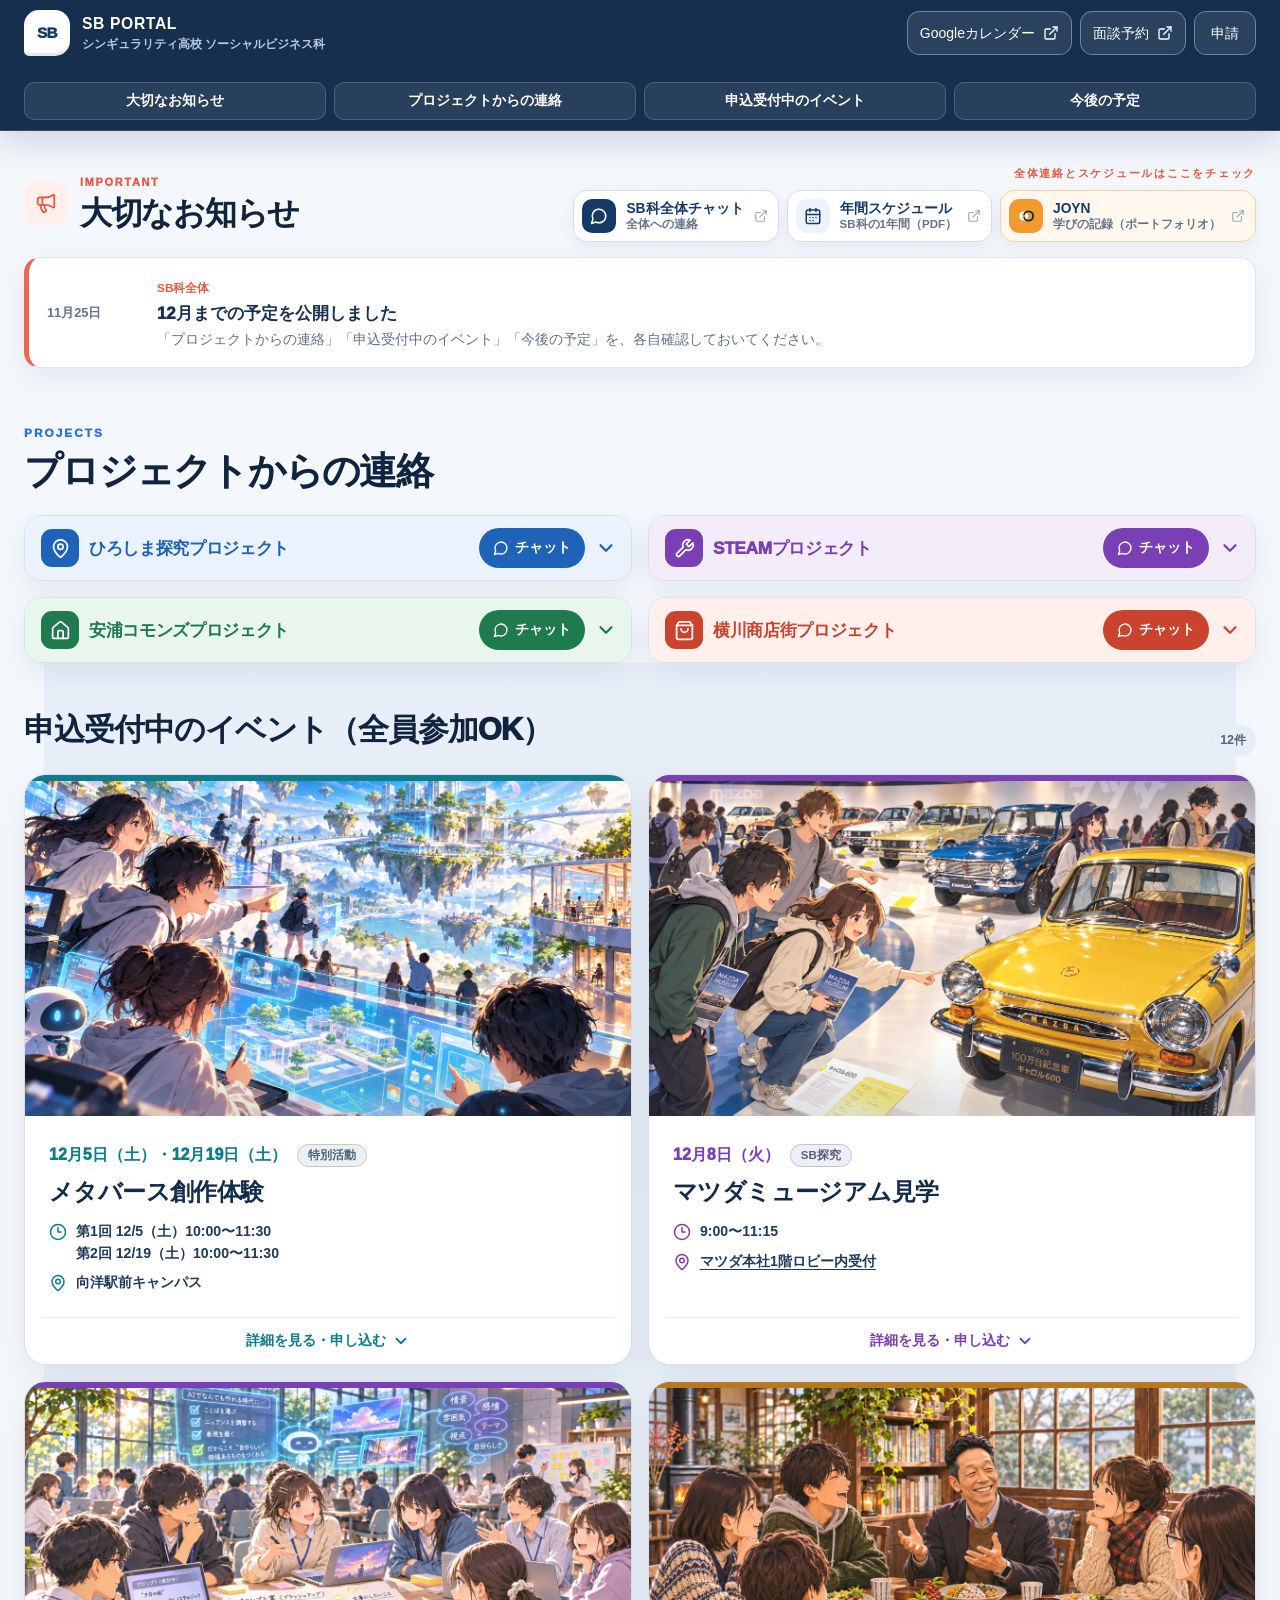
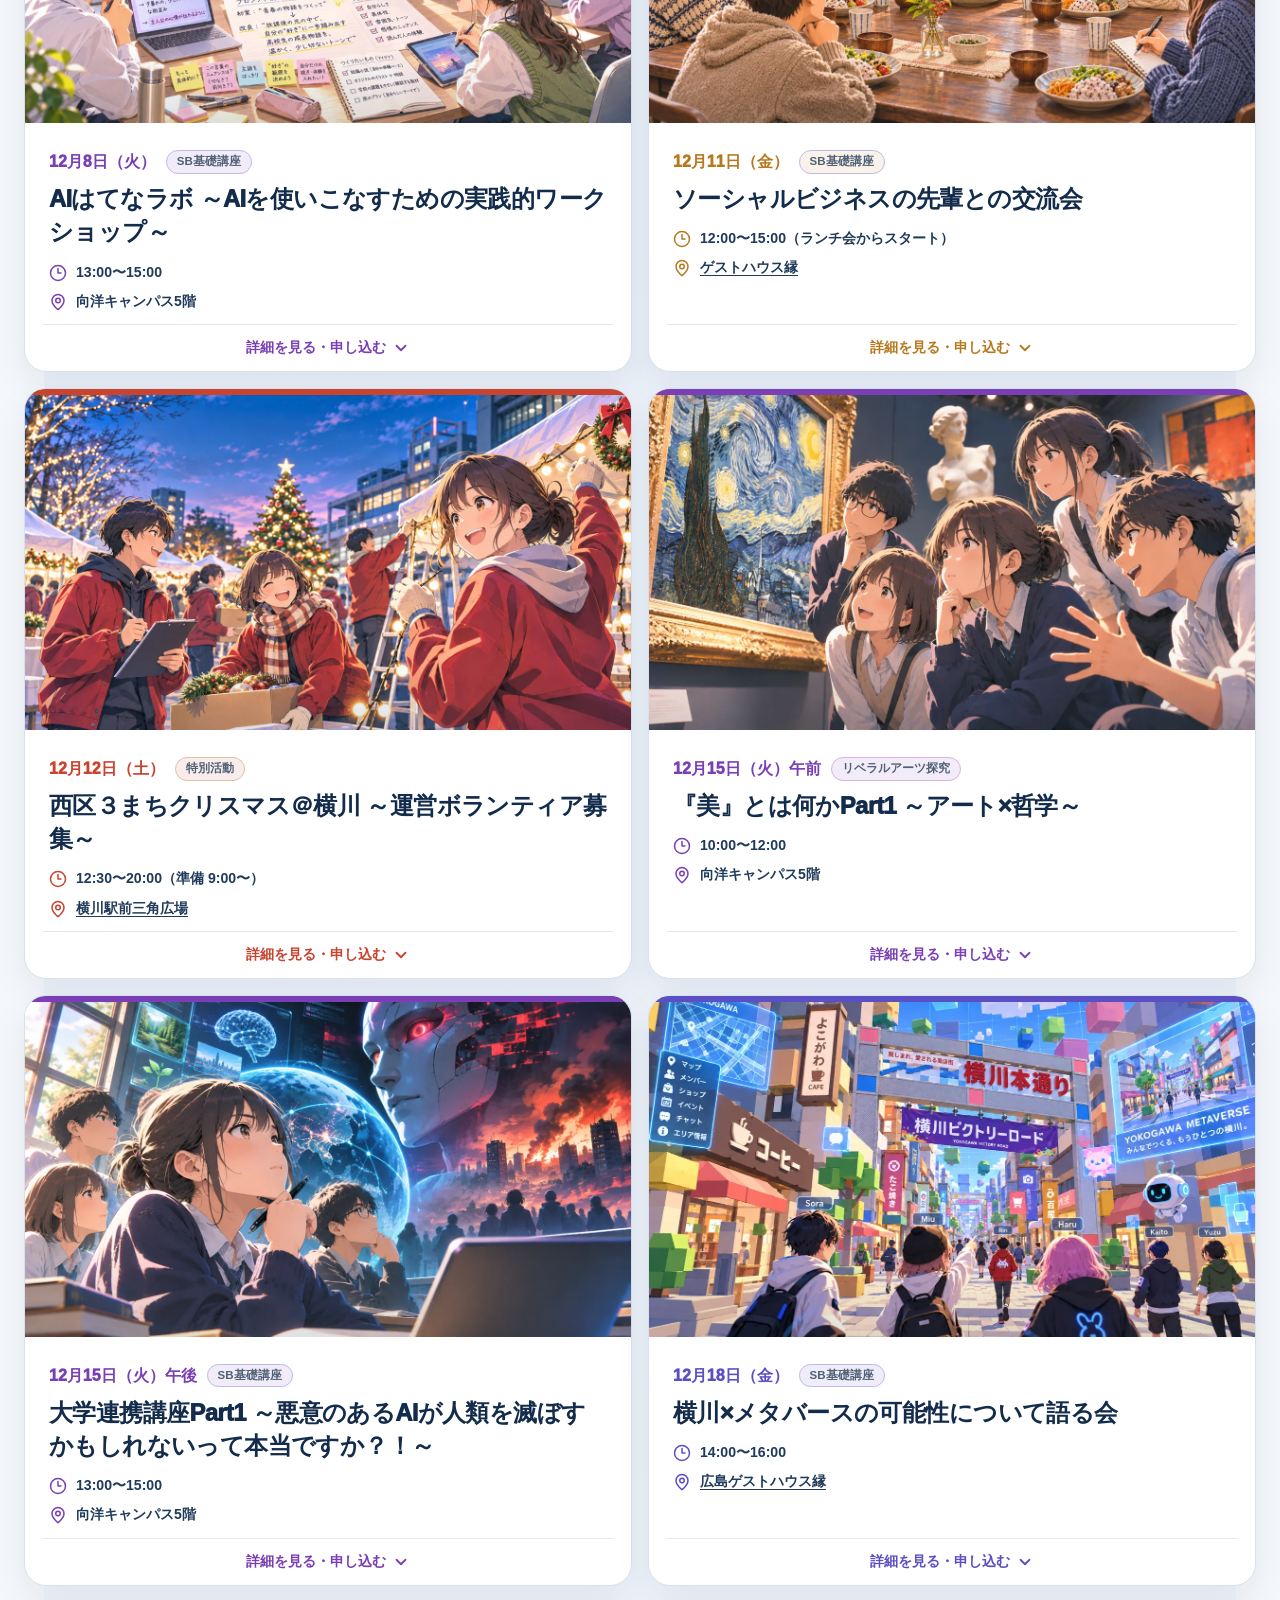
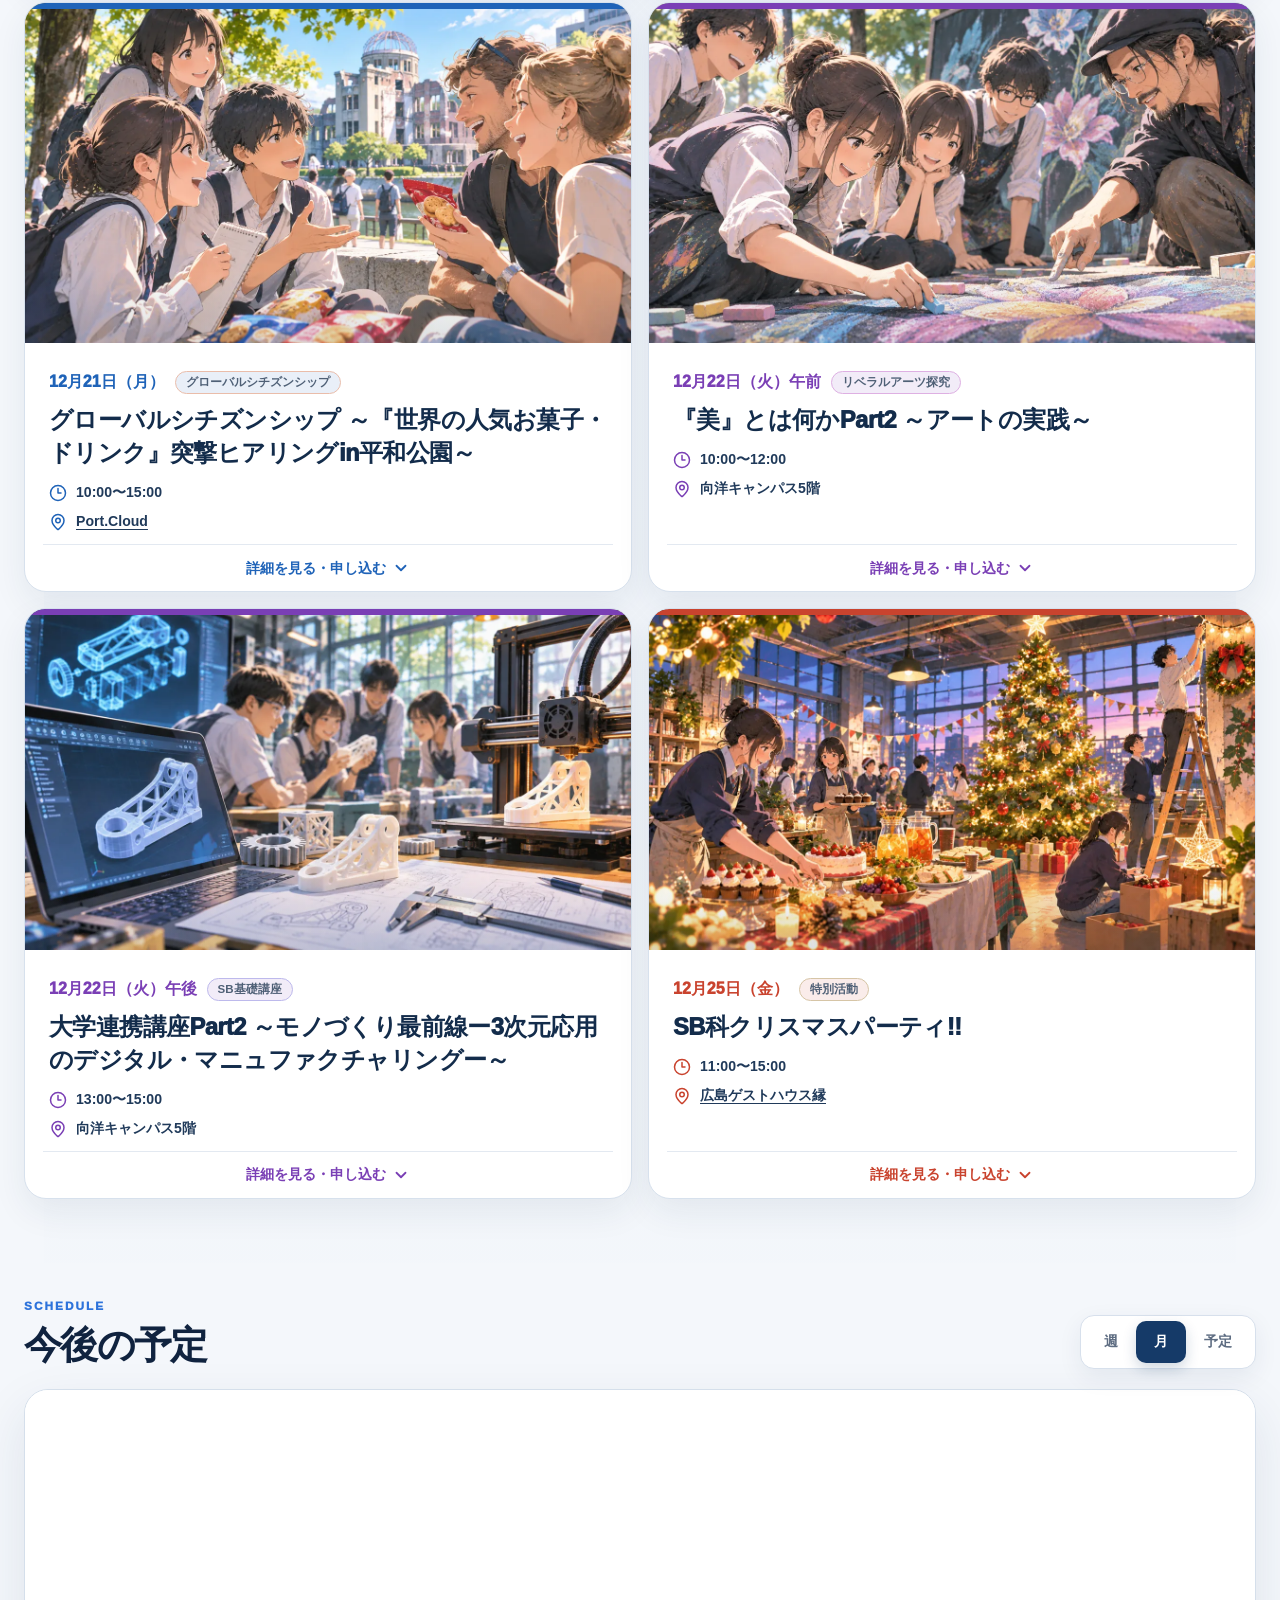
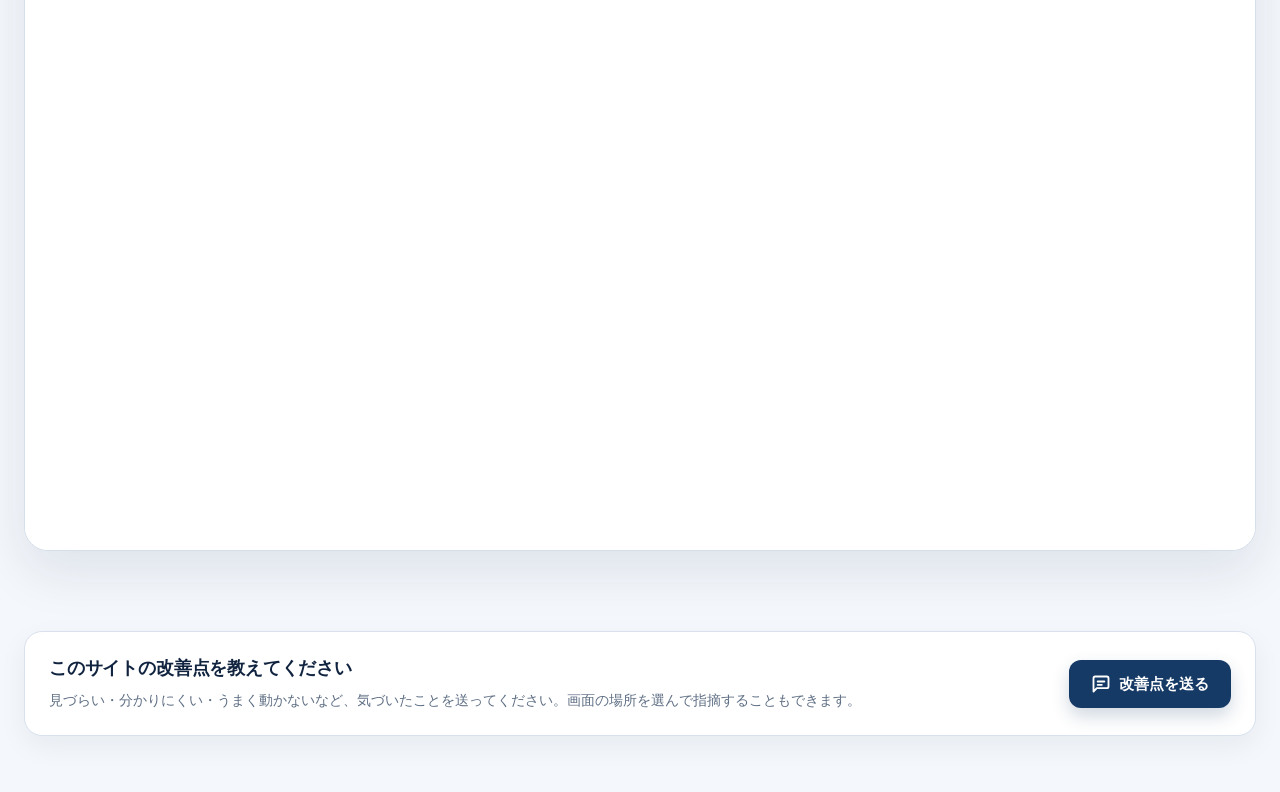
==== commit bd25ee28: "授業名ラベルから「授業」の文字を削除 Co-Authored-By: Claude Opus 5.5 <noreply@anthropic.com> Claude-Session: https://c" ====
--- a/index.html
+++ b/index.html
@@ -1,7 +1,7 @@
-<!DOCTYPE html><html lang="ja"><head><meta charset="utf-8"/><meta name="viewport" content="width=device-width, initial-scale=1"/><title>SB PORTAL｜シンギュラリティ高校 ソーシャルビジネス科</title><meta name="description" content="シンギュラリティ高校ソーシャルビジネス科の今日の予定、Googleカレンダー、次の主なイベント、整理されたお知らせを確認できるポータル。"/><meta name="robots" content="noindex, nofollow"/><link rel="icon" href="favicon.svg" type="image/svg+xml"/><link rel="stylesheet" href="assets/style.css?v=20261127c"/></head><body class="antialiased"><div class="site-shell"><header class="topbar topbar-simple"><a class="brand" href="#top" aria-label="SBポータル トップへ"><span class="brand-symbol">SB</span><span><strong>SB PORTAL</strong><small>シンギュラリティ高校 ソーシャルビジネス科</small></span></a><div class="header-actions"><a href="https://calendar.google.com/calendar/u/0?cid=Y19jbGFzc3Jvb203NjZlNDc3ZkBncm91cC5jYWxlbmRhci5nb29nbGUuY29t" target="_blank" rel="noreferrer" data-slot="button" data-variant="outline" data-size="default" class="inline-flex shrink-0 items-center justify-center gap-2 rounded-md text-sm font-medium whitespace-nowrap transition-all outline-none focus-visible:border-ring focus-visible:ring-[3px] focus-visible:ring-ring/50 disabled:pointer-events-none disabled:opacity-50 aria-invalid:border-destructive aria-invalid:ring-destructive/20 dark:aria-invalid:ring-destructive/40 [&amp;_svg]:pointer-events-none [&amp;_svg]:shrink-0 [&amp;_svg:not([class*=&#x27;size-&#x27;])]:size-4 border bg-background shadow-xs hover:bg-accent hover:text-accent-foreground dark:border-input dark:bg-input/30 dark:hover:bg-input/50 h-9 px-4 py-2 has-[&gt;svg]:px-3 header-calendar-link"><span class="calendar-link-desktop">Googleカレンダー</span><span class="calendar-link-mobile">カレンダー</span><svg xmlns="http://www.w3.org/2000/svg" width="24" height="24" viewBox="0 0 24 24" fill="none" stroke="currentColor" stroke-width="2" stroke-linecap="round" stroke-linejoin="round" class="lucide lucide-external-link" aria-hidden="true"><path d="M15 3h6v6"></path><path d="M10 14 21 3"></path><path d="M18 13v6a2 2 0 0 1-2 2H5a2 2 0 0 1-2-2V8a2 2 0 0 1 2-2h6"></path></svg></a><a href="https://sb-interview-booking.workspace-980249.chatgpt.site/" target="_blank" rel="noreferrer" data-slot="button" data-variant="outline" data-size="default" class="inline-flex shrink-0 items-center justify-center gap-2 rounded-md text-sm font-medium whitespace-nowrap transition-all outline-none focus-visible:border-ring focus-visible:ring-[3px] focus-visible:ring-ring/50 disabled:pointer-events-none disabled:opacity-50 aria-invalid:border-destructive aria-invalid:ring-destructive/20 dark:aria-invalid:ring-destructive/40 [&amp;_svg]:pointer-events-none [&amp;_svg]:shrink-0 [&amp;_svg:not([class*=&#x27;size-&#x27;])]:size-4 border bg-background shadow-xs hover:bg-accent hover:text-accent-foreground dark:border-input dark:bg-input/30 dark:hover:bg-input/50 h-9 px-4 py-2 has-[&gt;svg]:px-3 header-calendar-link"><span>面談予約</span><svg xmlns="http://www.w3.org/2000/svg" width="24" height="24" viewBox="0 0 24 24" fill="none" stroke="currentColor" stroke-width="2" stroke-linecap="round" stroke-linejoin="round" class="lucide lucide-external-link" aria-hidden="true"><path d="M15 3h6v6"></path><path d="M10 14 21 3"></path><path d="M18 13v6a2 2 0 0 1-2 2H5a2 2 0 0 1-2-2V8a2 2 0 0 1 2-2h6"></path></svg></a><a href="shinsei/" data-slot="button" data-variant="outline" data-size="default" class="inline-flex shrink-0 items-center justify-center gap-2 rounded-md text-sm font-medium whitespace-nowrap transition-all outline-none focus-visible:border-ring focus-visible:ring-[3px] focus-visible:ring-ring/50 disabled:pointer-events-none disabled:opacity-50 aria-invalid:border-destructive aria-invalid:ring-destructive/20 dark:aria-invalid:ring-destructive/40 [&amp;_svg]:pointer-events-none [&amp;_svg]:shrink-0 [&amp;_svg:not([class*=&#x27;size-&#x27;])]:size-4 border bg-background shadow-xs hover:bg-accent hover:text-accent-foreground dark:border-input dark:bg-input/30 dark:hover:bg-input/50 h-9 px-4 py-2 has-[&gt;svg]:px-3 header-calendar-link"><span>申請</span></a></div><nav class="page-menu" aria-label="ページ内メニュー"><a href="#sec-important">大切な<br class="pm-br">お知らせ</a><a href="#sec-projects">プロジェクト<br class="pm-br">からの連絡</a><a href="#sec-events">申込受付中の<br class="pm-br">イベント</a><a href="#sec-schedule">今後の<br class="pm-br">予定</a></nav></header><main id="top"><section id="sec-important" class="important-section" aria-labelledby="important-title"><div class="important-heading"><span class="important-heading-icon" aria-hidden="true"><svg xmlns="http://www.w3.org/2000/svg" width="24" height="24" viewBox="0 0 24 24" fill="none" stroke="currentColor" stroke-width="2" stroke-linecap="round" stroke-linejoin="round" class="lucide lucide-megaphone" aria-hidden="true"><path d="M11 6a13 13 0 0 0 8.4-2.8A1 1 0 0 1 21 4v12a1 1 0 0 1-1.6.8A13 13 0 0 0 11 14H5a2 2 0 0 1-2-2V8a2 2 0 0 1 2-2z"></path><path d="M6 14a12 12 0 0 0 2.4 7.2 2 2 0 0 0 3.2-2.4A8 8 0 0 1 10 14"></path><path d="M8 6v8"></path></svg></span><div><p>IMPORTANT</p><h1 id="important-title">大切なお知らせ</h1></div><nav class="important-quick" aria-label="SB科全体の連絡とスケジュール"><p class="important-quick-lead">全体連絡とスケジュールはここをチェック</p><div class="important-quick-links"><a class="iq-link iq-chat" href="https://chat.google.com/room/AAQAaMAeeb8?cls=7" target="_blank" rel="noreferrer"><span class="iq-icon"><svg xmlns="http://www.w3.org/2000/svg" viewBox="0 0 24 24" fill="none" stroke="currentColor" stroke-width="2" stroke-linecap="round" stroke-linejoin="round" aria-hidden="true"><path d="M7.9 20A9 9 0 1 0 4 16.1L2 22Z"/></svg></span><span class="iq-text"><b>SB科全体チャット</b><small>全体への連絡</small></span><span class="iq-ext"><svg xmlns="http://www.w3.org/2000/svg" viewBox="0 0 24 24" fill="none" stroke="currentColor" stroke-width="2" stroke-linecap="round" stroke-linejoin="round" aria-hidden="true"><path d="M15 3h6v6"/><path d="M10 14 21 3"/><path d="M18 13v6a2 2 0 0 1-2 2H5a2 2 0 0 1-2-2V8a2 2 0 0 1 2-2h6"/></svg></span></a><a class="iq-link iq-pdf" href="sb-annual-schedule-2026.pdf" target="_blank" rel="noreferrer"><span class="iq-icon"><svg xmlns="http://www.w3.org/2000/svg" viewBox="0 0 24 24" fill="none" stroke="currentColor" stroke-width="2" stroke-linecap="round" stroke-linejoin="round" aria-hidden="true"><path d="M8 2v4"/><path d="M16 2v4"/><rect width="18" height="18" x="3" y="4" rx="2"/><path d="M3 10h18"/><path d="M8 14h.01"/><path d="M12 14h.01"/><path d="M16 14h.01"/><path d="M8 18h.01"/><path d="M12 18h.01"/></svg></span><span class="iq-text"><b>年間スケジュール</b><small>SB科の1年間（PDF）</small></span><span class="iq-ext"><svg xmlns="http://www.w3.org/2000/svg" viewBox="0 0 24 24" fill="none" stroke="currentColor" stroke-width="2" stroke-linecap="round" stroke-linejoin="round" aria-hidden="true"><path d="M15 3h6v6"/><path d="M10 14 21 3"/><path d="M18 13v6a2 2 0 0 1-2 2H5a2 2 0 0 1-2-2V8a2 2 0 0 1 2-2h6"/></svg></span></a><a class="iq-link iq-joyn" href="https://script.google.com/a/macros/ai.singularity.ed.jp/s/AKfycbwogB1f-5Zv5Kc_44-rg0mRhmXwbDzokCEDryA2qnkyo0y7O92kbZ5E1b_EhD9-_wRr/exec" target="_blank" rel="noreferrer"><span class="iq-icon"><svg viewBox="0 0 48 48" aria-hidden="true"><circle cx="19" cy="24" r="10" fill="#fff"/><circle cx="29.5" cy="24" r="10" fill="none" stroke="#0d2748" stroke-width="4"/><circle cx="19" cy="24" r="3.4" fill="#f29a2e"/></svg></span><span class="iq-text"><b>JOYN</b><small>学びの記録（ポートフォリオ）</small></span><span class="iq-ext"><svg xmlns="http://www.w3.org/2000/svg" viewBox="0 0 24 24" fill="none" stroke="currentColor" stroke-width="2" stroke-linecap="round" stroke-linejoin="round" aria-hidden="true"><path d="M15 3h6v6"/><path d="M10 14 21 3"/><path d="M18 13v6a2 2 0 0 1-2 2H5a2 2 0 0 1-2-2V8a2 2 0 0 1 2-2h6"/></svg></span></a></div></nav></div><div class="important-list"><article class="important-notice" data-end="2026-12-25"><time>11月25日</time><div class="important-notice-copy"><span>SB科全体</span><h2>12月までの予定を公開しました</h2><p>「プロジェクトからの連絡」「申込受付中のイベント」「今後の予定」を、各自確認しておいてください。</p></div></article></div></section><section id="sec-projects" class="project-section" aria-labelledby="project-title"><div class="section-heading simple-heading"><div><p class="section-kicker">PROJECTS</p><h2 id="project-title">プロジェクトからの連絡</h2></div></div><div class="pj-grid"><article class="pj-card pj-hiroshima"><details class="pj-fold"><summary class="pj-head"><span class="pj-icon"><svg xmlns="http://www.w3.org/2000/svg" viewBox="0 0 24 24" fill="none" stroke="currentColor" stroke-width="2" stroke-linecap="round" stroke-linejoin="round" aria-hidden="true"><path d="M20 10c0 4.993-5.539 10.193-7.399 11.799a1 1 0 0 1-1.202 0C9.539 20.193 4 14.993 4 10a8 8 0 0 1 16 0"/><circle cx="12" cy="10" r="3"/></svg></span><h3>ひろしま探究プロジェクト</h3><a class="pj-chat" href="https://chat.google.com/room/AAQAPY9awvk?cls=7" target="_blank" rel="noreferrer" aria-label="ひろしま探究プロジェクトのチャットを開く"><svg xmlns="http://www.w3.org/2000/svg" viewBox="0 0 24 24" fill="none" stroke="currentColor" stroke-width="2" stroke-linecap="round" stroke-linejoin="round" aria-hidden="true"><path d="M7.9 20A9 9 0 1 0 4 16.1L2 22Z"/></svg><span class="pj-chat-label">チャット</span></a><svg class="pj-chev" width="22" height="22" xmlns="http://www.w3.org/2000/svg" viewBox="0 0 24 24" fill="none" stroke="currentColor" stroke-width="2.4" stroke-linecap="round" stroke-linejoin="round" aria-hidden="true"><path d="m6 9 6 6 6-6"/></svg></summary><div class="pj-fold-body"><div class="pj-next-row" data-end="2026-11-02"><span class="pj-next">次回</span><time>11/2（月）</time><div><b>ピースパズルツアー体験</b><span class="pj-tag">体験型・要申込</span><small>12:30〜15:00・白神社集合（午前は活動なし）</small><small>10/26の回は中止。運営体験から参加体験に変更しました。</small></div></div><div class="pj-more-body"><ul class="pj-list"><li data-end="2026-11-01"><time>11/1（日）</time><div><b>RiverDo!ひろしま国際SUPオープンレース 運営ボランティア</b><span class="pj-tag">任意・要申込</span><small>11:30〜15:00（予定）・安田中学高等学校ウラ付近</small></div></li><li data-end="2026-11-09"><time>11/9（月）</time><div><b>原爆ドームから宮島（弥山）へ。2大世界遺産を巡るツアー！</b><span class="pj-tag">体験型・要申込</span><small>9:50〜16:00・平和公園（元安橋）高速船乗り場集合・締切11/6（金）</small></div></li><li data-end="2026-12-07"><time>12/7（月）</time><div><b>ツアープラン作成・プレゼンスライド作成</b><span class="cls-line"><span class="cls-badge cls-core"><i>授業</i>コアプロジェクト・SB探究</span></span><small>13:00〜15:00・<a href="https://maps.app.goo.gl/YiCnb5EU2x2ZdKZJ9" target="_blank" rel="noreferrer">Port.Cloud</a></small></div></li><li data-end="2026-12-14"><time>12/14（月）</time><div><b>ツアープラン作成・発表</b><span class="cls-line"><span class="cls-badge cls-core"><i>授業</i>コアプロジェクト・SB探究</span></span><small>午前 10:00〜12:00：ツアープラン作成・プレゼンスライド作成</small><small>午後 13:00〜15:00：発表</small><small>場所：<a href="https://maps.app.goo.gl/YiCnb5EU2x2ZdKZJ9" target="_blank" rel="noreferrer">Port.Cloud</a></small></div></li><li data-end="2026-12-21"><time>12/21（月）</time><div><b>グローバルシチズンシップ ～『世界の人気お菓子・ドリンク』突撃ヒアリングin平和公園～</b><span class="cls-line"><span class="cls-badge cls-global"><i>授業</i>グローバルシチズンシップ</span><span class="pj-tag">体験型・要申込</span></span><small>10:00〜15:00・<a href="https://maps.app.goo.gl/sjWNwyGnusGs8s616" target="_blank" rel="noreferrer">Port.Cloud</a>・締切12/20（日）</small></div></li></ul><p class="pj-note">体験型の詳しい内容と申込は、上の「申込受付中のイベント」から。</p></div></div></details></article><article class="pj-card pj-steam"><details class="pj-fold"><summary class="pj-head"><span class="pj-icon"><svg xmlns="http://www.w3.org/2000/svg" viewBox="0 0 24 24" fill="none" stroke="currentColor" stroke-width="2" stroke-linecap="round" stroke-linejoin="round" aria-hidden="true"><path d="M14.7 6.3a1 1 0 0 0 0 1.4l1.6 1.6a1 1 0 0 0 1.4 0l3.77-3.77a6 6 0 0 1-7.94 7.94l-6.91 6.91a2.12 2.12 0 0 1-3-3l6.91-6.91a6 6 0 0 1 7.94-7.94l-3.76 3.76z"/></svg></span><h3>STEAMプロジェクト</h3><a class="pj-chat" href="https://chat.google.com/room/AAQAP9BiTuQ?cls=7" target="_blank" rel="noreferrer" aria-label="STEAMプロジェクトのチャットを開く"><svg xmlns="http://www.w3.org/2000/svg" viewBox="0 0 24 24" fill="none" stroke="currentColor" stroke-width="2" stroke-linecap="round" stroke-linejoin="round" aria-hidden="true"><path d="M7.9 20A9 9 0 1 0 4 16.1L2 22Z"/></svg><span class="pj-chat-label">チャット</span></a><svg class="pj-chev" width="22" height="22" xmlns="http://www.w3.org/2000/svg" viewBox="0 0 24 24" fill="none" stroke="currentColor" stroke-width="2.4" stroke-linecap="round" stroke-linejoin="round" aria-hidden="true"><path d="m6 9 6 6 6-6"/></svg></summary><div class="pj-fold-body"><div class="pj-next-row" data-end="2026-10-27"><span class="pj-next">次回</span><time>10/27（火）</time><div><b>アプリ制作基礎講座＆LSP</b><small>10:00〜15:00・向洋キャンパス2階</small><small>午前のアプリ制作基礎講座は希望者のみ（申込不要）、午後のLSP（シン高の第3のイノベーションを考える）は全員参加です。</small></div></div><div class="pj-more-body"><ul class="pj-list"><li data-end="2026-11-03"><time>11/3（火）</time><div><b>祝日のためお休み</b><small>活動はありません</small></div></li><li data-end="2026-11-10"><time>11/10（火）</time><div><b>SDGs×自由木工！端材を使って自由に表現しよう</b><span class="pj-tag">体験型・要申込</span><small>13:00〜16:00・シェア工房 Slow &amp; Polite</small><small>汚れてもよい服装で来てください。申込締切は11/7（土）です。</small></div></li><li data-end="2026-11-20"><time>11/20（金）</time><div><b>AI時代のWebデザイン体験</b><span class="pj-tag">体験型・要申込</span><small>14:00〜16:00・向洋キャンパス4階（予定）</small></div></li><li data-end="2026-12-08"><time>12/8（火）</time><div><b>マツダミュージアム見学</b><span class="cls-line"><span class="cls-badge cls-core"><i>授業</i>SB探究</span><span class="pj-tag">体験型・先着10名</span></span><small>9:00〜11:15・マツダ本社1階ロビー集合</small></div></li><li data-end="2026-12-08"><time>12/8（火）</time><div><b>AIはてなラボ ～AIを使いこなすための実践的ワークショップ～</b><span class="cls-line"><span class="cls-badge cls-kiso"><i>授業</i>SB基礎講座</span><span class="pj-tag">体験型・要申込</span></span><small>13:00〜15:00・向洋キャンパス5階・締切12/7（月）</small></div></li><li data-end="2026-12-15"><time>12/15（火）</time><div><b>『美』とは何かPart1 ～アート×哲学～</b><span class="cls-line"><span class="cls-badge cls-liberal"><i>授業</i>リベラルアーツ探究</span><span class="pj-tag">体験型・要申込</span></span><small>午前 10:00〜12:00・向洋キャンパス5階・締切12/14（月）</small></div></li><li data-end="2026-12-15"><time>12/15（火）</time><div><b>大学連携講座Part1 ～悪意のあるAIが人類を滅ぼすかもしれないって本当ですか？！～</b><span class="cls-line"><span class="cls-badge cls-kiso"><i>授業</i>SB基礎講座</span><span class="pj-tag">体験型・要申込</span></span><small>午後 13:00〜15:00・向洋キャンパス5階・締切12/14（月）</small></div></li><li data-end="2026-12-18"><time>12/18（金）</time><div><b>横川×メタバースの可能性について語る会</b><span class="cls-line"><span class="cls-badge cls-kiso"><i>授業</i>SB基礎講座</span><span class="pj-tag">体験型・要申込</span></span><small>12/11から変更・14:00〜16:00・広島ゲストハウス縁・STEAM×横川商店街の共同企画</small></div></li><li data-end="2026-12-22"><time>12/22（火）</time><div><b>『美』とは何かPart2 ～アートの実践～</b><span class="cls-line"><span class="cls-badge cls-liberal"><i>授業</i>リベラルアーツ探究</span><span class="pj-tag">体験型・要申込</span></span><small>午前 10:00〜12:00・向洋キャンパス5階・締切12/21（月）</small></div></li><li data-end="2026-12-22"><time>12/22（火）</time><div><b>大学連携講座Part2 ～モノづくり最前線ー3次元応用のデジタル・マニュファクチャリングー～</b><span class="cls-line"><span class="cls-badge cls-kiso"><i>授業</i>SB基礎講座</span><span class="pj-tag">体験型・要申込</span></span><small>午後 13:00〜15:00・向洋キャンパス5階・締切12/21（月）</small></div></li></ul><p class="pj-sub">日程が決まっていない予定</p><ul class="pj-chips"><li>地元企業でエンジニア体験<small>未定</small></li></ul><p class="pj-note">体験型の詳しい内容と申込は、上の「申込受付中のイベント」から。</p></div></div></details></article><article class="pj-card pj-yasuura"><details class="pj-fold"><summary class="pj-head"><span class="pj-icon"><svg xmlns="http://www.w3.org/2000/svg" viewBox="0 0 24 24" fill="none" stroke="currentColor" stroke-width="2" stroke-linecap="round" stroke-linejoin="round" aria-hidden="true"><path d="M15 21v-8a1 1 0 0 0-1-1h-4a1 1 0 0 0-1 1v8"/><path d="M3 10a2 2 0 0 1 .709-1.528l7-5.999a2 2 0 0 1 2.582 0l7 5.999A2 2 0 0 1 21 10v9a2 2 0 0 1-2 2H5a2 2 0 0 1-2-2z"/></svg></span><h3>安浦コモンズプロジェクト</h3><a class="pj-chat" href="https://chat.google.com/room/AAQA9hpeG4A?cls=7" target="_blank" rel="noreferrer" aria-label="安浦コモンズプロジェクトのチャットを開く"><svg xmlns="http://www.w3.org/2000/svg" viewBox="0 0 24 24" fill="none" stroke="currentColor" stroke-width="2" stroke-linecap="round" stroke-linejoin="round" aria-hidden="true"><path d="M7.9 20A9 9 0 1 0 4 16.1L2 22Z"/></svg><span class="pj-chat-label">チャット</span></a><svg class="pj-chev" width="22" height="22" xmlns="http://www.w3.org/2000/svg" viewBox="0 0 24 24" fill="none" stroke="currentColor" stroke-width="2.4" stroke-linecap="round" stroke-linejoin="round" aria-hidden="true"><path d="m6 9 6 6 6-6"/></svg></summary><div class="pj-fold-body"><div class="pj-next-row" data-end="2026-11-05"><span class="pj-next">次回</span><time>11/5（木）</time><div><b>お休み</b><span class="pj-tag">予定変更</span><small>野呂山登山は11/12（木）に延期になりました。</small></div></div><div class="pj-more-body"><ul class="pj-list"><li data-end="2026-11-12"><time>11/12（木）</time><div><b>野呂山登り＆森の生態系に触れる体験</b><span class="pj-tag">体験型・要申込</span><small>11/5から延期。フォームが変わったので、申し込んでいた人も再度入力してください。</small></div></li><li data-end="2026-12-10"><time>12/10（木）</time><div><b>安浦で、やってみたいことをやってみる</b><span class="cls-line"><span class="cls-badge cls-core"><i>授業</i>コアプロジェクト・SB探究</span></span><small>10:00〜15:00・安浦キャンパス</small></div></li><li data-end="2026-12-17"><time>12/17（木）</time><div><b>安浦で、やってみたいことをやってみる</b><span class="cls-line"><span class="cls-badge cls-core"><i>授業</i>コアプロジェクト・SB探究</span></span><small>10:00〜15:00・安浦キャンパス</small></div></li><li data-end="2026-12-24"><time>12/24（木）</time><div><b>安浦で、やってみたいことをやってみる</b><span class="cls-line"><span class="cls-badge cls-core"><i>授業</i>コアプロジェクト・SB探究</span></span><small>10:00〜15:00・安浦キャンパス</small></div></li></ul><p class="pj-note">体験型の詳しい内容と申込は、上の「申込受付中のイベント」から。</p></div></div></details></article><article class="pj-card pj-yokogawa"><details class="pj-fold"><summary class="pj-head"><span class="pj-icon"><svg xmlns="http://www.w3.org/2000/svg" viewBox="0 0 24 24" fill="none" stroke="currentColor" stroke-width="2" stroke-linecap="round" stroke-linejoin="round" aria-hidden="true"><path d="M6 2 3 6v14a2 2 0 0 0 2 2h14a2 2 0 0 0 2-2V6l-3-4Z"/><path d="M3 6h18"/><path d="M16 10a4 4 0 0 1-8 0"/></svg></span><h3>横川商店街プロジェクト</h3><a class="pj-chat" href="https://chat.google.com/room/AAQA3qN5K5M?cls=7" target="_blank" rel="noreferrer" aria-label="横川商店街プロジェクトのチャットを開く"><svg xmlns="http://www.w3.org/2000/svg" viewBox="0 0 24 24" fill="none" stroke="currentColor" stroke-width="2" stroke-linecap="round" stroke-linejoin="round" aria-hidden="true"><path d="M7.9 20A9 9 0 1 0 4 16.1L2 22Z"/></svg><span class="pj-chat-label">チャット</span></a><svg class="pj-chev" width="22" height="22" xmlns="http://www.w3.org/2000/svg" viewBox="0 0 24 24" fill="none" stroke="currentColor" stroke-width="2.4" stroke-linecap="round" stroke-linejoin="round" aria-hidden="true"><path d="m6 9 6 6 6-6"/></svg></summary><div class="pj-fold-body"><div class="pj-next-row" data-end="2026-10-30"><span class="pj-next">次回</span><time>10/30（金）</time><div><b>後期スタート：一人ずつ対話して、やりたいことを決める</b><span class="pj-tag">時間変更</span><small>10:00〜15:00・ゲストハウス縁。都合のよい時間に来てください（来られる人は午前から）。犬塚は一日中ゲストハウス縁にいます。</small><small>「よこがわランチ」（11:30〜・ゲスト：縁の紅さん）に参加したい人は、犬塚まで連絡してください。</small></div></div><div class="pj-more-body"><ul class="pj-list"><li data-end="2026-11-01"><time>10/31（土）<br>〜11/1（日）</time><div><b>横川ゾンビナイト運営ボランティア</b><span class="pj-tag">原則参加</span><small>横川ベース（子ども向けワークショップ）／胡子神社（ゾンビ役）</small><small>どちらか1日だけの参加もOK</small></div></li><li data-end="2026-11-06"><time>11/6（金）</time><div><b>やりたいことを、やってみる</b></div></li><li data-end="2026-11-13"><time>11/13（金）</time><div><b>YOKOGAWA YOUTH DIALOGUE ー若者が描くミライと、地域との新しいつながりー</b><span class="pj-tag">生徒企画・要申込</span><small>11:00〜14:00（予定）・ゲストハウス縁・締切11/12（木）</small></div></li><li data-end="2026-12-11"><time>12/11（金）</time><div><b>午前：横川で、やってみたいことをやってみる</b><span class="cls-line"><span class="cls-badge cls-core"><i>授業</i>コアプロジェクト・SB探究</span></span><small>10:00〜12:00・広島ゲストハウス縁</small></div></li><li data-end="2026-12-11"><time>12/11（金）</time><div><b>午後：ソーシャルビジネスの先輩との交流会</b><span class="cls-line"><span class="cls-badge cls-kiso"><i>授業</i>SB基礎講座</span><span class="pj-tag">SB科特別企画・要申込</span></span><small>12:00〜15:00（ランチ会から）・広島ゲストハウス縁・締切12/10（木）</small></div></li><li data-end="2026-12-12"><time>12/12（土）</time><div><b>西区３まちクリスマス＠横川 運営ボランティア</b><span class="cls-line"><span class="cls-badge cls-special"><i>授業</i>特別活動</span><span class="pj-tag">体験型・要申込</span></span><small>12:30〜20:00（準備 9:00〜）・横川駅前三角広場・締切12/11（金）</small></div></li><li data-end="2026-12-18"><time>12/18（金）</time><div><b>午前〜：横川で、やってみたいことをやってみる</b><span class="cls-line"><span class="cls-badge cls-core"><i>授業</i>コアプロジェクト・SB探究</span></span><small>10:00〜14:00・広島ゲストハウス縁</small><small>クリスマスパーティの実行委員は、10:00から企画会議・準備をします。</small></div></li><li data-end="2026-12-18"><time>12/18（金）</time><div><b>午後：横川×メタバースの可能性について語る会</b><span class="cls-line"><span class="cls-badge cls-kiso"><i>授業</i>SB基礎講座</span><span class="pj-tag">体験型・要申込</span></span><small>12/11から変更・14:00〜16:00・広島ゲストハウス縁・STEAM×横川商店街の共同企画</small></div></li><li data-end="2026-12-25"><time>12/25（金）</time><div><b>SB科クリスマスパーティ!!</b><span class="cls-line"><span class="cls-badge cls-special"><i>授業</i>特別活動</span><span class="pj-tag">体験型・要申込</span></span><small>11:00〜15:00・広島ゲストハウス縁</small><small>実行委員の締切12/17（木）・参加の締切12/24（木）</small></div></li></ul><p class="pj-sub">次の3つから選びます（あとで変更できます）</p><ul class="pj-choices"><li><b>個人プロジェクト</b><span>やりたいことを、まちでやってみる。予算あり（1人1万円程度）</span></li><li><b>イベント企画チーム</b><span>SB科のイベントや、ゾンビナイト・クリスマスなど横川のイベントを企画</span></li><li><b>片腕プロジェクト</b><span>地域で活動する人の事業を手伝う（まちのデータベース、出張キッズスペースなど）</span></li></ul><a class="pj-form" href="https://forms.gle/n9mWtYVdY3ZJye629" target="_blank" rel="noreferrer"><svg xmlns="http://www.w3.org/2000/svg" viewBox="0 0 24 24" fill="none" stroke="currentColor" stroke-width="2" stroke-linecap="round" stroke-linejoin="round" aria-hidden="true"><path d="M12 20h9"/><path d="M16.376 3.622a1 1 0 0 1 3.002 3.002L7.368 18.635a2 2 0 0 1-.855.506l-2.872.838a.5.5 0 0 1-.62-.62l.838-2.872a2 2 0 0 1 .506-.854z"/></svg>希望を入力する</a></div></div></details></article></div></section><section class="featured-section featured-first" aria-labelledby="featured-title"><div class="section-heading featured-heading simple-heading"><div><p class="section-kicker">NEXT EVENTS</p><h2 id="featured-title">次の主なイベント（全員参加OK）</h2></div></div><div id="sec-events" class="upcoming-events" aria-labelledby="open-events-title"><div class="upcoming-events-heading"><h2 id="open-events-title">申込受付中のイベント（全員参加OK）</h2><span>23<!-- -->件</span></div><div class="upcoming-event-grid"><article class="upcoming-event-card" data-end="2026-10-29" style="--event-accent:#1f7a4d"><div class="upcoming-event-image"><img src="img/event-yasuura-oyster.webp" alt="海辺の作業場で、漁師さんに教わりながら牡蠣剥きを体験する高校生たちのイラスト" loading="lazy"/></div><div class="upcoming-event-body"><div class="upcoming-event-topline"><time dateTime="2026-10-29">10月29日（木）</time></div><h3>牡蠣剥き体験</h3><div class="upcoming-event-facts"><span><svg xmlns="http://www.w3.org/2000/svg" width="24" height="24" viewBox="0 0 24 24" fill="none" stroke="currentColor" stroke-width="2" stroke-linecap="round" stroke-linejoin="round" class="lucide lucide-clock3" aria-hidden="true"><circle cx="12" cy="12" r="10"></circle><path d="M12 6v6h4"></path></svg><b>10:00〜15:00</b></span><span><svg xmlns="http://www.w3.org/2000/svg" width="24" height="24" viewBox="0 0 24 24" fill="none" stroke="currentColor" stroke-width="2" stroke-linecap="round" stroke-linejoin="round" class="lucide lucide-map-pin" aria-hidden="true"><path d="M20 10c0 4.993-5.539 10.193-7.399 11.799a1 1 0 0 1-1.202 0C9.539 20.193 4 14.993 4 10a8 8 0 0 1 16 0"></path><circle cx="12" cy="10" r="3"></circle></svg><b><span class="event-venue-list">安浦キャンパス（ここから山根水産へ移動）</span></b></span></div></div><details class="event-more"><summary>詳細を見る・申し込む<svg class="event-more-chev" width="18" height="18" xmlns="http://www.w3.org/2000/svg" viewBox="0 0 24 24" fill="none" stroke="currentColor" stroke-width="2.4" stroke-linecap="round" stroke-linejoin="round" aria-hidden="true"><path d="m6 9 6 6 6-6"/></svg></summary><div class="event-more-body"><p class="event-more-tag">NEW｜安浦コモンズ・体験型</p><p>午前中は山根水産で牡蠣養殖業の課題を聞き取り、牡蠣剥きを体験します。午後は安浦キャンパスでLSP（レゴ・シリアスプレイ）を行います。</p><div class="upcoming-event-facts"><span><svg xmlns="http://www.w3.org/2000/svg" width="24" height="24" viewBox="0 0 24 24" fill="none" stroke="currentColor" stroke-width="2" stroke-linecap="round" stroke-linejoin="round" class="lucide lucide-bus" aria-hidden="true"><path d="M8 6v6"></path><path d="M15 6v6"></path><path d="M2 12h19.6"></path><path d="M18 18h3s.5-1.7.8-2.8c.1-.4.2-.8.2-1.2 0-.4-.1-.8-.2-1.2l-1.4-5C20.1 6.8 19.1 6 18 6H4a2 2 0 0 0-2 2v10h3"></path><circle cx="7" cy="18" r="2"></circle><path d="M9 18h5"></path><circle cx="16" cy="18" r="2"></circle></svg><b>8:30 向洋発 → 16:30 向洋着</b></span></div><div class="upcoming-event-actions"><p class="event-deadline">申込締切：2026年10月28日（水）</p><a class="upcoming-register" href="https://forms.gle/kYth7FYPj9ZwhYFD8" target="_blank" rel="noreferrer"><svg xmlns="http://www.w3.org/2000/svg" width="24" height="24" viewBox="0 0 24 24" fill="none" stroke="currentColor" stroke-width="2" stroke-linecap="round" stroke-linejoin="round" class="lucide lucide-rectangle-ellipsis" aria-hidden="true"><rect width="20" height="12" x="2" y="6" rx="2"></rect><path d="M12 12h.01"></path><path d="M17 12h.01"></path><path d="M7 12h.01"></path></svg>申込フォームを開く<svg xmlns="http://www.w3.org/2000/svg" width="24" height="24" viewBox="0 0 24 24" fill="none" stroke="currentColor" stroke-width="2" stroke-linecap="round" stroke-linejoin="round" class="lucide lucide-arrow-up-right" aria-hidden="true"><path d="M7 7h10v10"></path><path d="M7 17 17 7"></path></svg></a></div></div></details></article><article class="upcoming-event-card" data-end="2026-11-01" style="--event-accent:#96532c"><div class="upcoming-event-image"><img src="img/event-zombie-volunteers.webp" alt="夕暮れのお化け屋敷を背景に、青白いゾンビメイクと仮装をした私服の高校生や地域の大人が、こちらに手を伸ばすイメージイラスト"/></div><div class="upcoming-event-body"><div class="upcoming-event-topline"><time dateTime="2026-10-31">10月31日（土）〜11月1日（日）</time></div><h3>横川ゾンビナイト運営ボランティア</h3><div class="upcoming-event-facts"><span><svg xmlns="http://www.w3.org/2000/svg" width="24" height="24" viewBox="0 0 24 24" fill="none" stroke="currentColor" stroke-width="2" stroke-linecap="round" stroke-linejoin="round" class="lucide lucide-clock3 lucide-clock-3" aria-hidden="true"><circle cx="12" cy="12" r="10"></circle><path d="M12 6v6h4"></path></svg><b>10/31 14:00〜20:00（12:30〜準備）
+<!DOCTYPE html><html lang="ja"><head><meta charset="utf-8"/><meta name="viewport" content="width=device-width, initial-scale=1"/><title>SB PORTAL｜シンギュラリティ高校 ソーシャルビジネス科</title><meta name="description" content="シンギュラリティ高校ソーシャルビジネス科の今日の予定、Googleカレンダー、次の主なイベント、整理されたお知らせを確認できるポータル。"/><meta name="robots" content="noindex, nofollow"/><link rel="icon" href="favicon.svg" type="image/svg+xml"/><link rel="stylesheet" href="assets/style.css?v=20261127d"/></head><body class="antialiased"><div class="site-shell"><header class="topbar topbar-simple"><a class="brand" href="#top" aria-label="SBポータル トップへ"><span class="brand-symbol">SB</span><span><strong>SB PORTAL</strong><small>シンギュラリティ高校 ソーシャルビジネス科</small></span></a><div class="header-actions"><a href="https://calendar.google.com/calendar/u/0?cid=Y19jbGFzc3Jvb203NjZlNDc3ZkBncm91cC5jYWxlbmRhci5nb29nbGUuY29t" target="_blank" rel="noreferrer" data-slot="button" data-variant="outline" data-size="default" class="inline-flex shrink-0 items-center justify-center gap-2 rounded-md text-sm font-medium whitespace-nowrap transition-all outline-none focus-visible:border-ring focus-visible:ring-[3px] focus-visible:ring-ring/50 disabled:pointer-events-none disabled:opacity-50 aria-invalid:border-destructive aria-invalid:ring-destructive/20 dark:aria-invalid:ring-destructive/40 [&amp;_svg]:pointer-events-none [&amp;_svg]:shrink-0 [&amp;_svg:not([class*=&#x27;size-&#x27;])]:size-4 border bg-background shadow-xs hover:bg-accent hover:text-accent-foreground dark:border-input dark:bg-input/30 dark:hover:bg-input/50 h-9 px-4 py-2 has-[&gt;svg]:px-3 header-calendar-link"><span class="calendar-link-desktop">Googleカレンダー</span><span class="calendar-link-mobile">カレンダー</span><svg xmlns="http://www.w3.org/2000/svg" width="24" height="24" viewBox="0 0 24 24" fill="none" stroke="currentColor" stroke-width="2" stroke-linecap="round" stroke-linejoin="round" class="lucide lucide-external-link" aria-hidden="true"><path d="M15 3h6v6"></path><path d="M10 14 21 3"></path><path d="M18 13v6a2 2 0 0 1-2 2H5a2 2 0 0 1-2-2V8a2 2 0 0 1 2-2h6"></path></svg></a><a href="https://sb-interview-booking.workspace-980249.chatgpt.site/" target="_blank" rel="noreferrer" data-slot="button" data-variant="outline" data-size="default" class="inline-flex shrink-0 items-center justify-center gap-2 rounded-md text-sm font-medium whitespace-nowrap transition-all outline-none focus-visible:border-ring focus-visible:ring-[3px] focus-visible:ring-ring/50 disabled:pointer-events-none disabled:opacity-50 aria-invalid:border-destructive aria-invalid:ring-destructive/20 dark:aria-invalid:ring-destructive/40 [&amp;_svg]:pointer-events-none [&amp;_svg]:shrink-0 [&amp;_svg:not([class*=&#x27;size-&#x27;])]:size-4 border bg-background shadow-xs hover:bg-accent hover:text-accent-foreground dark:border-input dark:bg-input/30 dark:hover:bg-input/50 h-9 px-4 py-2 has-[&gt;svg]:px-3 header-calendar-link"><span>面談予約</span><svg xmlns="http://www.w3.org/2000/svg" width="24" height="24" viewBox="0 0 24 24" fill="none" stroke="currentColor" stroke-width="2" stroke-linecap="round" stroke-linejoin="round" class="lucide lucide-external-link" aria-hidden="true"><path d="M15 3h6v6"></path><path d="M10 14 21 3"></path><path d="M18 13v6a2 2 0 0 1-2 2H5a2 2 0 0 1-2-2V8a2 2 0 0 1 2-2h6"></path></svg></a><a href="shinsei/" data-slot="button" data-variant="outline" data-size="default" class="inline-flex shrink-0 items-center justify-center gap-2 rounded-md text-sm font-medium whitespace-nowrap transition-all outline-none focus-visible:border-ring focus-visible:ring-[3px] focus-visible:ring-ring/50 disabled:pointer-events-none disabled:opacity-50 aria-invalid:border-destructive aria-invalid:ring-destructive/20 dark:aria-invalid:ring-destructive/40 [&amp;_svg]:pointer-events-none [&amp;_svg]:shrink-0 [&amp;_svg:not([class*=&#x27;size-&#x27;])]:size-4 border bg-background shadow-xs hover:bg-accent hover:text-accent-foreground dark:border-input dark:bg-input/30 dark:hover:bg-input/50 h-9 px-4 py-2 has-[&gt;svg]:px-3 header-calendar-link"><span>申請</span></a></div><nav class="page-menu" aria-label="ページ内メニュー"><a href="#sec-important">大切な<br class="pm-br">お知らせ</a><a href="#sec-projects">プロジェクト<br class="pm-br">からの連絡</a><a href="#sec-events">申込受付中の<br class="pm-br">イベント</a><a href="#sec-schedule">今後の<br class="pm-br">予定</a></nav></header><main id="top"><section id="sec-important" class="important-section" aria-labelledby="important-title"><div class="important-heading"><span class="important-heading-icon" aria-hidden="true"><svg xmlns="http://www.w3.org/2000/svg" width="24" height="24" viewBox="0 0 24 24" fill="none" stroke="currentColor" stroke-width="2" stroke-linecap="round" stroke-linejoin="round" class="lucide lucide-megaphone" aria-hidden="true"><path d="M11 6a13 13 0 0 0 8.4-2.8A1 1 0 0 1 21 4v12a1 1 0 0 1-1.6.8A13 13 0 0 0 11 14H5a2 2 0 0 1-2-2V8a2 2 0 0 1 2-2z"></path><path d="M6 14a12 12 0 0 0 2.4 7.2 2 2 0 0 0 3.2-2.4A8 8 0 0 1 10 14"></path><path d="M8 6v8"></path></svg></span><div><p>IMPORTANT</p><h1 id="important-title">大切なお知らせ</h1></div><nav class="important-quick" aria-label="SB科全体の連絡とスケジュール"><p class="important-quick-lead">全体連絡とスケジュールはここをチェック</p><div class="important-quick-links"><a class="iq-link iq-chat" href="https://chat.google.com/room/AAQAaMAeeb8?cls=7" target="_blank" rel="noreferrer"><span class="iq-icon"><svg xmlns="http://www.w3.org/2000/svg" viewBox="0 0 24 24" fill="none" stroke="currentColor" stroke-width="2" stroke-linecap="round" stroke-linejoin="round" aria-hidden="true"><path d="M7.9 20A9 9 0 1 0 4 16.1L2 22Z"/></svg></span><span class="iq-text"><b>SB科全体チャット</b><small>全体への連絡</small></span><span class="iq-ext"><svg xmlns="http://www.w3.org/2000/svg" viewBox="0 0 24 24" fill="none" stroke="currentColor" stroke-width="2" stroke-linecap="round" stroke-linejoin="round" aria-hidden="true"><path d="M15 3h6v6"/><path d="M10 14 21 3"/><path d="M18 13v6a2 2 0 0 1-2 2H5a2 2 0 0 1-2-2V8a2 2 0 0 1 2-2h6"/></svg></span></a><a class="iq-link iq-pdf" href="sb-annual-schedule-2026.pdf" target="_blank" rel="noreferrer"><span class="iq-icon"><svg xmlns="http://www.w3.org/2000/svg" viewBox="0 0 24 24" fill="none" stroke="currentColor" stroke-width="2" stroke-linecap="round" stroke-linejoin="round" aria-hidden="true"><path d="M8 2v4"/><path d="M16 2v4"/><rect width="18" height="18" x="3" y="4" rx="2"/><path d="M3 10h18"/><path d="M8 14h.01"/><path d="M12 14h.01"/><path d="M16 14h.01"/><path d="M8 18h.01"/><path d="M12 18h.01"/></svg></span><span class="iq-text"><b>年間スケジュール</b><small>SB科の1年間（PDF）</small></span><span class="iq-ext"><svg xmlns="http://www.w3.org/2000/svg" viewBox="0 0 24 24" fill="none" stroke="currentColor" stroke-width="2" stroke-linecap="round" stroke-linejoin="round" aria-hidden="true"><path d="M15 3h6v6"/><path d="M10 14 21 3"/><path d="M18 13v6a2 2 0 0 1-2 2H5a2 2 0 0 1-2-2V8a2 2 0 0 1 2-2h6"/></svg></span></a><a class="iq-link iq-joyn" href="https://script.google.com/a/macros/ai.singularity.ed.jp/s/AKfycbwogB1f-5Zv5Kc_44-rg0mRhmXwbDzokCEDryA2qnkyo0y7O92kbZ5E1b_EhD9-_wRr/exec" target="_blank" rel="noreferrer"><span class="iq-icon"><svg viewBox="0 0 48 48" aria-hidden="true"><circle cx="19" cy="24" r="10" fill="#fff"/><circle cx="29.5" cy="24" r="10" fill="none" stroke="#0d2748" stroke-width="4"/><circle cx="19" cy="24" r="3.4" fill="#f29a2e"/></svg></span><span class="iq-text"><b>JOYN</b><small>学びの記録（ポートフォリオ）</small></span><span class="iq-ext"><svg xmlns="http://www.w3.org/2000/svg" viewBox="0 0 24 24" fill="none" stroke="currentColor" stroke-width="2" stroke-linecap="round" stroke-linejoin="round" aria-hidden="true"><path d="M15 3h6v6"/><path d="M10 14 21 3"/><path d="M18 13v6a2 2 0 0 1-2 2H5a2 2 0 0 1-2-2V8a2 2 0 0 1 2-2h6"/></svg></span></a></div></nav></div><div class="important-list"><article class="important-notice" data-end="2026-12-25"><time>11月25日</time><div class="important-notice-copy"><span>SB科全体</span><h2>12月までの予定を公開しました</h2><p>「プロジェクトからの連絡」「申込受付中のイベント」「今後の予定」を、各自確認しておいてください。</p></div></article></div></section><section id="sec-projects" class="project-section" aria-labelledby="project-title"><div class="section-heading simple-heading"><div><p class="section-kicker">PROJECTS</p><h2 id="project-title">プロジェクトからの連絡</h2></div></div><div class="pj-grid"><article class="pj-card pj-hiroshima"><details class="pj-fold"><summary class="pj-head"><span class="pj-icon"><svg xmlns="http://www.w3.org/2000/svg" viewBox="0 0 24 24" fill="none" stroke="currentColor" stroke-width="2" stroke-linecap="round" stroke-linejoin="round" aria-hidden="true"><path d="M20 10c0 4.993-5.539 10.193-7.399 11.799a1 1 0 0 1-1.202 0C9.539 20.193 4 14.993 4 10a8 8 0 0 1 16 0"/><circle cx="12" cy="10" r="3"/></svg></span><h3>ひろしま探究プロジェクト</h3><a class="pj-chat" href="https://chat.google.com/room/AAQAPY9awvk?cls=7" target="_blank" rel="noreferrer" aria-label="ひろしま探究プロジェクトのチャットを開く"><svg xmlns="http://www.w3.org/2000/svg" viewBox="0 0 24 24" fill="none" stroke="currentColor" stroke-width="2" stroke-linecap="round" stroke-linejoin="round" aria-hidden="true"><path d="M7.9 20A9 9 0 1 0 4 16.1L2 22Z"/></svg><span class="pj-chat-label">チャット</span></a><svg class="pj-chev" width="22" height="22" xmlns="http://www.w3.org/2000/svg" viewBox="0 0 24 24" fill="none" stroke="currentColor" stroke-width="2.4" stroke-linecap="round" stroke-linejoin="round" aria-hidden="true"><path d="m6 9 6 6 6-6"/></svg></summary><div class="pj-fold-body"><div class="pj-next-row" data-end="2026-11-02"><span class="pj-next">次回</span><time>11/2（月）</time><div><b>ピースパズルツアー体験</b><span class="pj-tag">体験型・要申込</span><small>12:30〜15:00・白神社集合（午前は活動なし）</small><small>10/26の回は中止。運営体験から参加体験に変更しました。</small></div></div><div class="pj-more-body"><ul class="pj-list"><li data-end="2026-11-01"><time>11/1（日）</time><div><b>RiverDo!ひろしま国際SUPオープンレース 運営ボランティア</b><span class="pj-tag">任意・要申込</span><small>11:30〜15:00（予定）・安田中学高等学校ウラ付近</small></div></li><li data-end="2026-11-09"><time>11/9（月）</time><div><b>原爆ドームから宮島（弥山）へ。2大世界遺産を巡るツアー！</b><span class="pj-tag">体験型・要申込</span><small>9:50〜16:00・平和公園（元安橋）高速船乗り場集合・締切11/6（金）</small></div></li><li data-end="2026-12-07"><time>12/7（月）</time><div><b>ツアープラン作成・プレゼンスライド作成</b><span class="cls-line"><span class="cls-badge cls-core">コアプロジェクト・SB探究</span></span><small>13:00〜15:00・<a href="https://maps.app.goo.gl/YiCnb5EU2x2ZdKZJ9" target="_blank" rel="noreferrer">Port.Cloud</a></small></div></li><li data-end="2026-12-14"><time>12/14（月）</time><div><b>ツアープラン作成・発表</b><span class="cls-line"><span class="cls-badge cls-core">コアプロジェクト・SB探究</span></span><small>午前 10:00〜12:00：ツアープラン作成・プレゼンスライド作成</small><small>午後 13:00〜15:00：発表</small><small>場所：<a href="https://maps.app.goo.gl/YiCnb5EU2x2ZdKZJ9" target="_blank" rel="noreferrer">Port.Cloud</a></small></div></li><li data-end="2026-12-21"><time>12/21（月）</time><div><b>グローバルシチズンシップ ～『世界の人気お菓子・ドリンク』突撃ヒアリングin平和公園～</b><span class="cls-line"><span class="cls-badge cls-global">グローバルシチズンシップ</span><span class="pj-tag">体験型・要申込</span></span><small>10:00〜15:00・<a href="https://maps.app.goo.gl/sjWNwyGnusGs8s616" target="_blank" rel="noreferrer">Port.Cloud</a>・締切12/20（日）</small></div></li></ul><p class="pj-note">体験型の詳しい内容と申込は、上の「申込受付中のイベント」から。</p></div></div></details></article><article class="pj-card pj-steam"><details class="pj-fold"><summary class="pj-head"><span class="pj-icon"><svg xmlns="http://www.w3.org/2000/svg" viewBox="0 0 24 24" fill="none" stroke="currentColor" stroke-width="2" stroke-linecap="round" stroke-linejoin="round" aria-hidden="true"><path d="M14.7 6.3a1 1 0 0 0 0 1.4l1.6 1.6a1 1 0 0 0 1.4 0l3.77-3.77a6 6 0 0 1-7.94 7.94l-6.91 6.91a2.12 2.12 0 0 1-3-3l6.91-6.91a6 6 0 0 1 7.94-7.94l-3.76 3.76z"/></svg></span><h3>STEAMプロジェクト</h3><a class="pj-chat" href="https://chat.google.com/room/AAQAP9BiTuQ?cls=7" target="_blank" rel="noreferrer" aria-label="STEAMプロジェクトのチャットを開く"><svg xmlns="http://www.w3.org/2000/svg" viewBox="0 0 24 24" fill="none" stroke="currentColor" stroke-width="2" stroke-linecap="round" stroke-linejoin="round" aria-hidden="true"><path d="M7.9 20A9 9 0 1 0 4 16.1L2 22Z"/></svg><span class="pj-chat-label">チャット</span></a><svg class="pj-chev" width="22" height="22" xmlns="http://www.w3.org/2000/svg" viewBox="0 0 24 24" fill="none" stroke="currentColor" stroke-width="2.4" stroke-linecap="round" stroke-linejoin="round" aria-hidden="true"><path d="m6 9 6 6 6-6"/></svg></summary><div class="pj-fold-body"><div class="pj-next-row" data-end="2026-10-27"><span class="pj-next">次回</span><time>10/27（火）</time><div><b>アプリ制作基礎講座＆LSP</b><small>10:00〜15:00・向洋キャンパス2階</small><small>午前のアプリ制作基礎講座は希望者のみ（申込不要）、午後のLSP（シン高の第3のイノベーションを考える）は全員参加です。</small></div></div><div class="pj-more-body"><ul class="pj-list"><li data-end="2026-11-03"><time>11/3（火）</time><div><b>祝日のためお休み</b><small>活動はありません</small></div></li><li data-end="2026-11-10"><time>11/10（火）</time><div><b>SDGs×自由木工！端材を使って自由に表現しよう</b><span class="pj-tag">体験型・要申込</span><small>13:00〜16:00・シェア工房 Slow &amp; Polite</small><small>汚れてもよい服装で来てください。申込締切は11/7（土）です。</small></div></li><li data-end="2026-11-20"><time>11/20（金）</time><div><b>AI時代のWebデザイン体験</b><span class="pj-tag">体験型・要申込</span><small>14:00〜16:00・向洋キャンパス4階（予定）</small></div></li><li data-end="2026-12-08"><time>12/8（火）</time><div><b>マツダミュージアム見学</b><span class="cls-line"><span class="cls-badge cls-core">SB探究</span><span class="pj-tag">体験型・先着10名</span></span><small>9:00〜11:15・マツダ本社1階ロビー集合</small></div></li><li data-end="2026-12-08"><time>12/8（火）</time><div><b>AIはてなラボ ～AIを使いこなすための実践的ワークショップ～</b><span class="cls-line"><span class="cls-badge cls-kiso">SB基礎講座</span><span class="pj-tag">体験型・要申込</span></span><small>13:00〜15:00・向洋キャンパス5階・締切12/7（月）</small></div></li><li data-end="2026-12-15"><time>12/15（火）</time><div><b>『美』とは何かPart1 ～アート×哲学～</b><span class="cls-line"><span class="cls-badge cls-liberal">リベラルアーツ探究</span><span class="pj-tag">体験型・要申込</span></span><small>午前 10:00〜12:00・向洋キャンパス5階・締切12/14（月）</small></div></li><li data-end="2026-12-15"><time>12/15（火）</time><div><b>大学連携講座Part1 ～悪意のあるAIが人類を滅ぼすかもしれないって本当ですか？！～</b><span class="cls-line"><span class="cls-badge cls-kiso">SB基礎講座</span><span class="pj-tag">体験型・要申込</span></span><small>午後 13:00〜15:00・向洋キャンパス5階・締切12/14（月）</small></div></li><li data-end="2026-12-18"><time>12/18（金）</time><div><b>横川×メタバースの可能性について語る会</b><span class="cls-line"><span class="cls-badge cls-kiso">SB基礎講座</span><span class="pj-tag">体験型・要申込</span></span><small>12/11から変更・14:00〜16:00・広島ゲストハウス縁・STEAM×横川商店街の共同企画</small></div></li><li data-end="2026-12-22"><time>12/22（火）</time><div><b>『美』とは何かPart2 ～アートの実践～</b><span class="cls-line"><span class="cls-badge cls-liberal">リベラルアーツ探究</span><span class="pj-tag">体験型・要申込</span></span><small>午前 10:00〜12:00・向洋キャンパス5階・締切12/21（月）</small></div></li><li data-end="2026-12-22"><time>12/22（火）</time><div><b>大学連携講座Part2 ～モノづくり最前線ー3次元応用のデジタル・マニュファクチャリングー～</b><span class="cls-line"><span class="cls-badge cls-kiso">SB基礎講座</span><span class="pj-tag">体験型・要申込</span></span><small>午後 13:00〜15:00・向洋キャンパス5階・締切12/21（月）</small></div></li></ul><p class="pj-sub">日程が決まっていない予定</p><ul class="pj-chips"><li>地元企業でエンジニア体験<small>未定</small></li></ul><p class="pj-note">体験型の詳しい内容と申込は、上の「申込受付中のイベント」から。</p></div></div></details></article><article class="pj-card pj-yasuura"><details class="pj-fold"><summary class="pj-head"><span class="pj-icon"><svg xmlns="http://www.w3.org/2000/svg" viewBox="0 0 24 24" fill="none" stroke="currentColor" stroke-width="2" stroke-linecap="round" stroke-linejoin="round" aria-hidden="true"><path d="M15 21v-8a1 1 0 0 0-1-1h-4a1 1 0 0 0-1 1v8"/><path d="M3 10a2 2 0 0 1 .709-1.528l7-5.999a2 2 0 0 1 2.582 0l7 5.999A2 2 0 0 1 21 10v9a2 2 0 0 1-2 2H5a2 2 0 0 1-2-2z"/></svg></span><h3>安浦コモンズプロジェクト</h3><a class="pj-chat" href="https://chat.google.com/room/AAQA9hpeG4A?cls=7" target="_blank" rel="noreferrer" aria-label="安浦コモンズプロジェクトのチャットを開く"><svg xmlns="http://www.w3.org/2000/svg" viewBox="0 0 24 24" fill="none" stroke="currentColor" stroke-width="2" stroke-linecap="round" stroke-linejoin="round" aria-hidden="true"><path d="M7.9 20A9 9 0 1 0 4 16.1L2 22Z"/></svg><span class="pj-chat-label">チャット</span></a><svg class="pj-chev" width="22" height="22" xmlns="http://www.w3.org/2000/svg" viewBox="0 0 24 24" fill="none" stroke="currentColor" stroke-width="2.4" stroke-linecap="round" stroke-linejoin="round" aria-hidden="true"><path d="m6 9 6 6 6-6"/></svg></summary><div class="pj-fold-body"><div class="pj-next-row" data-end="2026-11-05"><span class="pj-next">次回</span><time>11/5（木）</time><div><b>お休み</b><span class="pj-tag">予定変更</span><small>野呂山登山は11/12（木）に延期になりました。</small></div></div><div class="pj-more-body"><ul class="pj-list"><li data-end="2026-11-12"><time>11/12（木）</time><div><b>野呂山登り＆森の生態系に触れる体験</b><span class="pj-tag">体験型・要申込</span><small>11/5から延期。フォームが変わったので、申し込んでいた人も再度入力してください。</small></div></li><li data-end="2026-12-10"><time>12/10（木）</time><div><b>安浦で、やってみたいことをやってみる</b><span class="cls-line"><span class="cls-badge cls-core">コアプロジェクト・SB探究</span></span><small>10:00〜15:00・安浦キャンパス</small></div></li><li data-end="2026-12-17"><time>12/17（木）</time><div><b>安浦で、やってみたいことをやってみる</b><span class="cls-line"><span class="cls-badge cls-core">コアプロジェクト・SB探究</span></span><small>10:00〜15:00・安浦キャンパス</small></div></li><li data-end="2026-12-24"><time>12/24（木）</time><div><b>安浦で、やってみたいことをやってみる</b><span class="cls-line"><span class="cls-badge cls-core">コアプロジェクト・SB探究</span></span><small>10:00〜15:00・安浦キャンパス</small></div></li></ul><p class="pj-note">体験型の詳しい内容と申込は、上の「申込受付中のイベント」から。</p></div></div></details></article><article class="pj-card pj-yokogawa"><details class="pj-fold"><summary class="pj-head"><span class="pj-icon"><svg xmlns="http://www.w3.org/2000/svg" viewBox="0 0 24 24" fill="none" stroke="currentColor" stroke-width="2" stroke-linecap="round" stroke-linejoin="round" aria-hidden="true"><path d="M6 2 3 6v14a2 2 0 0 0 2 2h14a2 2 0 0 0 2-2V6l-3-4Z"/><path d="M3 6h18"/><path d="M16 10a4 4 0 0 1-8 0"/></svg></span><h3>横川商店街プロジェクト</h3><a class="pj-chat" href="https://chat.google.com/room/AAQA3qN5K5M?cls=7" target="_blank" rel="noreferrer" aria-label="横川商店街プロジェクトのチャットを開く"><svg xmlns="http://www.w3.org/2000/svg" viewBox="0 0 24 24" fill="none" stroke="currentColor" stroke-width="2" stroke-linecap="round" stroke-linejoin="round" aria-hidden="true"><path d="M7.9 20A9 9 0 1 0 4 16.1L2 22Z"/></svg><span class="pj-chat-label">チャット</span></a><svg class="pj-chev" width="22" height="22" xmlns="http://www.w3.org/2000/svg" viewBox="0 0 24 24" fill="none" stroke="currentColor" stroke-width="2.4" stroke-linecap="round" stroke-linejoin="round" aria-hidden="true"><path d="m6 9 6 6 6-6"/></svg></summary><div class="pj-fold-body"><div class="pj-next-row" data-end="2026-10-30"><span class="pj-next">次回</span><time>10/30（金）</time><div><b>後期スタート：一人ずつ対話して、やりたいことを決める</b><span class="pj-tag">時間変更</span><small>10:00〜15:00・ゲストハウス縁。都合のよい時間に来てください（来られる人は午前から）。犬塚は一日中ゲストハウス縁にいます。</small><small>「よこがわランチ」（11:30〜・ゲスト：縁の紅さん）に参加したい人は、犬塚まで連絡してください。</small></div></div><div class="pj-more-body"><ul class="pj-list"><li data-end="2026-11-01"><time>10/31（土）<br>〜11/1（日）</time><div><b>横川ゾンビナイト運営ボランティア</b><span class="pj-tag">原則参加</span><small>横川ベース（子ども向けワークショップ）／胡子神社（ゾンビ役）</small><small>どちらか1日だけの参加もOK</small></div></li><li data-end="2026-11-06"><time>11/6（金）</time><div><b>やりたいことを、やってみる</b></div></li><li data-end="2026-11-13"><time>11/13（金）</time><div><b>YOKOGAWA YOUTH DIALOGUE ー若者が描くミライと、地域との新しいつながりー</b><span class="pj-tag">生徒企画・要申込</span><small>11:00〜14:00（予定）・ゲストハウス縁・締切11/12（木）</small></div></li><li data-end="2026-12-11"><time>12/11（金）</time><div><b>午前：横川で、やってみたいことをやってみる</b><span class="cls-line"><span class="cls-badge cls-core">コアプロジェクト・SB探究</span></span><small>10:00〜12:00・広島ゲストハウス縁</small></div></li><li data-end="2026-12-11"><time>12/11（金）</time><div><b>午後：ソーシャルビジネスの先輩との交流会</b><span class="cls-line"><span class="cls-badge cls-kiso">SB基礎講座</span><span class="pj-tag">SB科特別企画・要申込</span></span><small>12:00〜15:00（ランチ会から）・広島ゲストハウス縁・締切12/10（木）</small></div></li><li data-end="2026-12-12"><time>12/12（土）</time><div><b>西区３まちクリスマス＠横川 運営ボランティア</b><span class="cls-line"><span class="cls-badge cls-special">特別活動</span><span class="pj-tag">体験型・要申込</span></span><small>12:30〜20:00（準備 9:00〜）・横川駅前三角広場・締切12/11（金）</small></div></li><li data-end="2026-12-18"><time>12/18（金）</time><div><b>午前〜：横川で、やってみたいことをやってみる</b><span class="cls-line"><span class="cls-badge cls-core">コアプロジェクト・SB探究</span></span><small>10:00〜14:00・広島ゲストハウス縁</small><small>クリスマスパーティの実行委員は、10:00から企画会議・準備をします。</small></div></li><li data-end="2026-12-18"><time>12/18（金）</time><div><b>午後：横川×メタバースの可能性について語る会</b><span class="cls-line"><span class="cls-badge cls-kiso">SB基礎講座</span><span class="pj-tag">体験型・要申込</span></span><small>12/11から変更・14:00〜16:00・広島ゲストハウス縁・STEAM×横川商店街の共同企画</small></div></li><li data-end="2026-12-25"><time>12/25（金）</time><div><b>SB科クリスマスパーティ!!</b><span class="cls-line"><span class="cls-badge cls-special">特別活動</span><span class="pj-tag">体験型・要申込</span></span><small>11:00〜15:00・広島ゲストハウス縁</small><small>実行委員の締切12/17（木）・参加の締切12/24（木）</small></div></li></ul><p class="pj-sub">次の3つから選びます（あとで変更できます）</p><ul class="pj-choices"><li><b>個人プロジェクト</b><span>やりたいことを、まちでやってみる。予算あり（1人1万円程度）</span></li><li><b>イベント企画チーム</b><span>SB科のイベントや、ゾンビナイト・クリスマスなど横川のイベントを企画</span></li><li><b>片腕プロジェクト</b><span>地域で活動する人の事業を手伝う（まちのデータベース、出張キッズスペースなど）</span></li></ul><a class="pj-form" href="https://forms.gle/n9mWtYVdY3ZJye629" target="_blank" rel="noreferrer"><svg xmlns="http://www.w3.org/2000/svg" viewBox="0 0 24 24" fill="none" stroke="currentColor" stroke-width="2" stroke-linecap="round" stroke-linejoin="round" aria-hidden="true"><path d="M12 20h9"/><path d="M16.376 3.622a1 1 0 0 1 3.002 3.002L7.368 18.635a2 2 0 0 1-.855.506l-2.872.838a.5.5 0 0 1-.62-.62l.838-2.872a2 2 0 0 1 .506-.854z"/></svg>希望を入力する</a></div></div></details></article></div></section><section class="featured-section featured-first" aria-labelledby="featured-title"><div class="section-heading featured-heading simple-heading"><div><p class="section-kicker">NEXT EVENTS</p><h2 id="featured-title">次の主なイベント（全員参加OK）</h2></div></div><div id="sec-events" class="upcoming-events" aria-labelledby="open-events-title"><div class="upcoming-events-heading"><h2 id="open-events-title">申込受付中のイベント（全員参加OK）</h2><span>23<!-- -->件</span></div><div class="upcoming-event-grid"><article class="upcoming-event-card" data-end="2026-10-29" style="--event-accent:#1f7a4d"><div class="upcoming-event-image"><img src="img/event-yasuura-oyster.webp" alt="海辺の作業場で、漁師さんに教わりながら牡蠣剥きを体験する高校生たちのイラスト" loading="lazy"/></div><div class="upcoming-event-body"><div class="upcoming-event-topline"><time dateTime="2026-10-29">10月29日（木）</time></div><h3>牡蠣剥き体験</h3><div class="upcoming-event-facts"><span><svg xmlns="http://www.w3.org/2000/svg" width="24" height="24" viewBox="0 0 24 24" fill="none" stroke="currentColor" stroke-width="2" stroke-linecap="round" stroke-linejoin="round" class="lucide lucide-clock3" aria-hidden="true"><circle cx="12" cy="12" r="10"></circle><path d="M12 6v6h4"></path></svg><b>10:00〜15:00</b></span><span><svg xmlns="http://www.w3.org/2000/svg" width="24" height="24" viewBox="0 0 24 24" fill="none" stroke="currentColor" stroke-width="2" stroke-linecap="round" stroke-linejoin="round" class="lucide lucide-map-pin" aria-hidden="true"><path d="M20 10c0 4.993-5.539 10.193-7.399 11.799a1 1 0 0 1-1.202 0C9.539 20.193 4 14.993 4 10a8 8 0 0 1 16 0"></path><circle cx="12" cy="10" r="3"></circle></svg><b><span class="event-venue-list">安浦キャンパス（ここから山根水産へ移動）</span></b></span></div></div><details class="event-more"><summary>詳細を見る・申し込む<svg class="event-more-chev" width="18" height="18" xmlns="http://www.w3.org/2000/svg" viewBox="0 0 24 24" fill="none" stroke="currentColor" stroke-width="2.4" stroke-linecap="round" stroke-linejoin="round" aria-hidden="true"><path d="m6 9 6 6 6-6"/></svg></summary><div class="event-more-body"><p class="event-more-tag">NEW｜安浦コモンズ・体験型</p><p>午前中は山根水産で牡蠣養殖業の課題を聞き取り、牡蠣剥きを体験します。午後は安浦キャンパスでLSP（レゴ・シリアスプレイ）を行います。</p><div class="upcoming-event-facts"><span><svg xmlns="http://www.w3.org/2000/svg" width="24" height="24" viewBox="0 0 24 24" fill="none" stroke="currentColor" stroke-width="2" stroke-linecap="round" stroke-linejoin="round" class="lucide lucide-bus" aria-hidden="true"><path d="M8 6v6"></path><path d="M15 6v6"></path><path d="M2 12h19.6"></path><path d="M18 18h3s.5-1.7.8-2.8c.1-.4.2-.8.2-1.2 0-.4-.1-.8-.2-1.2l-1.4-5C20.1 6.8 19.1 6 18 6H4a2 2 0 0 0-2 2v10h3"></path><circle cx="7" cy="18" r="2"></circle><path d="M9 18h5"></path><circle cx="16" cy="18" r="2"></circle></svg><b>8:30 向洋発 → 16:30 向洋着</b></span></div><div class="upcoming-event-actions"><p class="event-deadline">申込締切：2026年10月28日（水）</p><a class="upcoming-register" href="https://forms.gle/kYth7FYPj9ZwhYFD8" target="_blank" rel="noreferrer"><svg xmlns="http://www.w3.org/2000/svg" width="24" height="24" viewBox="0 0 24 24" fill="none" stroke="currentColor" stroke-width="2" stroke-linecap="round" stroke-linejoin="round" class="lucide lucide-rectangle-ellipsis" aria-hidden="true"><rect width="20" height="12" x="2" y="6" rx="2"></rect><path d="M12 12h.01"></path><path d="M17 12h.01"></path><path d="M7 12h.01"></path></svg>申込フォームを開く<svg xmlns="http://www.w3.org/2000/svg" width="24" height="24" viewBox="0 0 24 24" fill="none" stroke="currentColor" stroke-width="2" stroke-linecap="round" stroke-linejoin="round" class="lucide lucide-arrow-up-right" aria-hidden="true"><path d="M7 7h10v10"></path><path d="M7 17 17 7"></path></svg></a></div></div></details></article><article class="upcoming-event-card" data-end="2026-11-01" style="--event-accent:#96532c"><div class="upcoming-event-image"><img src="img/event-zombie-volunteers.webp" alt="夕暮れのお化け屋敷を背景に、青白いゾンビメイクと仮装をした私服の高校生や地域の大人が、こちらに手を伸ばすイメージイラスト"/></div><div class="upcoming-event-body"><div class="upcoming-event-topline"><time dateTime="2026-10-31">10月31日（土）〜11月1日（日）</time></div><h3>横川ゾンビナイト運営ボランティア</h3><div class="upcoming-event-facts"><span><svg xmlns="http://www.w3.org/2000/svg" width="24" height="24" viewBox="0 0 24 24" fill="none" stroke="currentColor" stroke-width="2" stroke-linecap="round" stroke-linejoin="round" class="lucide lucide-clock3 lucide-clock-3" aria-hidden="true"><circle cx="12" cy="12" r="10"></circle><path d="M12 6v6h4"></path></svg><b>10/31 14:00〜20:00（12:30〜準備）
 11/1 11:00〜17:00（〜19:00撤収）</b></span><span><svg xmlns="http://www.w3.org/2000/svg" width="24" height="24" viewBox="0 0 24 24" fill="none" stroke="currentColor" stroke-width="2" stroke-linecap="round" stroke-linejoin="round" class="lucide lucide-map-pin" aria-hidden="true"><path d="M20 10c0 4.993-5.539 10.193-7.399 11.799a1 1 0 0 1-1.202 0C9.539 20.193 4 14.993 4 10a8 8 0 0 1 16 0"></path><circle cx="12" cy="10" r="3"></circle></svg><b><span class="event-venue-list"><a class="event-location-link" href="https://maps.app.goo.gl/UTSn7WidAMMYReibA" target="_blank" rel="noopener noreferrer">横川ベース（子ども向けワークショップ）</a><a class="event-location-link" href="https://maps.app.goo.gl/GuvdExsSoghygHfLA" target="_blank" rel="noopener noreferrer">胡子神社（ゾンビホラーハウス）</a></span></b></span></div></div><details class="event-more"><summary>詳細を見る・申し込む<svg class="event-more-chev" width="18" height="18" xmlns="http://www.w3.org/2000/svg" viewBox="0 0 24 24" fill="none" stroke="currentColor" stroke-width="2.4" stroke-linecap="round" stroke-linejoin="round" aria-hidden="true"><path d="m6 9 6 6 6-6"/></svg></summary><div class="event-more-body"><p class="event-more-tag">NEW｜横川メンバーは原則参加</p><p>横川最大のイベントを支える2日間。子ども向けワークショップの運営、またはホラーハウスのゾンビ役を選べます。</p><ul class="upcoming-event-notes"><li>横川商店街プロジェクトのメンバーは原則参加。その他のプロジェクトは任意です。</li><li>どちらか1日だけの参加もOKです。</li><li>ワークショップ：ボードゲーム、ゾンビチョークアート、ゾンビお絵かき体験などの運営。</li><li>ゾンビ役：ゾンビメイクをして、お化け屋敷内で待機し、来場者を脅かします。人数制限のため抽選となる可能性があります。</li></ul><div class="upcoming-event-actions"><p class="event-deadline">申込締切：<!-- -->2026年10月24日（土）</p><a class="upcoming-register" href="https://forms.gle/YwnDZFCGESdbsLsm7" target="_blank" rel="noreferrer"><svg xmlns="http://www.w3.org/2000/svg" width="24" height="24" viewBox="0 0 24 24" fill="none" stroke="currentColor" stroke-width="2" stroke-linecap="round" stroke-linejoin="round" class="lucide lucide-rectangle-ellipsis" aria-hidden="true"><rect width="20" height="12" x="2" y="6" rx="2"></rect><path d="M12 12h.01"></path><path d="M17 12h.01"></path><path d="M7 12h.01"></path></svg>申込フォームを開く<svg xmlns="http://www.w3.org/2000/svg" width="24" height="24" viewBox="0 0 24 24" fill="none" stroke="currentColor" stroke-width="2" stroke-linecap="round" stroke-linejoin="round" class="lucide lucide-arrow-up-right" aria-hidden="true"><path d="M7 7h10v10"></path><path d="M7 17 17 7"></path></svg></a></div></div></details></article><article class="upcoming-event-card" data-end="2026-11-01" style="--event-accent:#16818d"><div class="upcoming-event-image"><img src="img/event-riverdo-volunteers.webp" alt="私服の高校生と地域の大人が、川沿いのエイドステーションでSUP選手に飲み物を渡して応援するイメージイラスト"/></div><div class="upcoming-event-body"><div class="upcoming-event-topline"><time dateTime="2026-11-01">11月1日（日）</time></div><h3>RiverDo!ひろしま国際SUPオープンレース 運営ボランティア</h3><div class="upcoming-event-facts"><span><svg xmlns="http://www.w3.org/2000/svg" width="24" height="24" viewBox="0 0 24 24" fill="none" stroke="currentColor" stroke-width="2" stroke-linecap="round" stroke-linejoin="round" class="lucide lucide-clock3 lucide-clock-3" aria-hidden="true"><circle cx="12" cy="12" r="10"></circle><path d="M12 6v6h4"></path></svg><b>11:30〜15:00（予定）</b></span><span><svg xmlns="http://www.w3.org/2000/svg" width="24" height="24" viewBox="0 0 24 24" fill="none" stroke="currentColor" stroke-width="2" stroke-linecap="round" stroke-linejoin="round" class="lucide lucide-map-pin" aria-hidden="true"><path d="M20 10c0 4.993-5.539 10.193-7.399 11.799a1 1 0 0 1-1.202 0C9.539 20.193 4 14.993 4 10a8 8 0 0 1 16 0"></path><circle cx="12" cy="10" r="3"></circle></svg><b><span class="event-venue-list"><a class="event-location-link" href="https://maps.app.goo.gl/WRd56cQBkRf7C6bt6" target="_blank" rel="noopener noreferrer">安田中学高等学校ウラ付近</a></span></b></span></div></div><details class="event-more"><summary>詳細を見る・申し込む<svg class="event-more-chev" width="18" height="18" xmlns="http://www.w3.org/2000/svg" viewBox="0 0 24 24" fill="none" stroke="currentColor" stroke-width="2.4" stroke-linecap="round" stroke-linejoin="round" aria-hidden="true"><path d="m6 9 6 6 6-6"/></svg></summary><div class="event-more-body"><p class="event-more-tag">NEW｜任意参加・運営ボランティア</p><p>国内最大級のSUPレースをサポート。エイドステーションで選手に飲料などを手渡し、励ましの声を掛けます。</p><ul class="upcoming-event-notes"><li>参加は任意です。どのプロジェクトの人も参加できます。</li></ul><div class="upcoming-event-actions"><p class="event-deadline">申込締切：<!-- -->2026年10月24日（土）</p><a class="upcoming-register" href="https://forms.gle/B75eYHPqAcMFCqDV6" target="_blank" rel="noreferrer"><svg xmlns="http://www.w3.org/2000/svg" width="24" height="24" viewBox="0 0 24 24" fill="none" stroke="currentColor" stroke-width="2" stroke-linecap="round" stroke-linejoin="round" class="lucide lucide-rectangle-ellipsis" aria-hidden="true"><rect width="20" height="12" x="2" y="6" rx="2"></rect><path d="M12 12h.01"></path><path d="M17 12h.01"></path><path d="M7 12h.01"></path></svg>申込フォームを開く<svg xmlns="http://www.w3.org/2000/svg" width="24" height="24" viewBox="0 0 24 24" fill="none" stroke="currentColor" stroke-width="2" stroke-linecap="round" stroke-linejoin="round" class="lucide lucide-arrow-up-right" aria-hidden="true"><path d="M7 7h10v10"></path><path d="M7 17 17 7"></path></svg></a><a class="upcoming-secondary" href="https://river-do.com/1" target="_blank" rel="noreferrer">大会について見る<!-- --> <svg xmlns="http://www.w3.org/2000/svg" width="24" height="24" viewBox="0 0 24 24" fill="none" stroke="currentColor" stroke-width="2" stroke-linecap="round" stroke-linejoin="round" class="lucide lucide-external-link" aria-hidden="true"><path d="M15 3h6v6"></path><path d="M10 14 21 3"></path><path d="M18 13v6a2 2 0 0 1-2 2H5a2 2 0 0 1-2-2V8a2 2 0 0 1 2-2h6"></path></svg></a></div></div></details></article><article class="upcoming-event-card" data-end="2026-11-02" style="--event-accent:#1f63b8"><div class="upcoming-event-image"><img src="img/event-peacepuzzle-tour.webp" alt="神社と原爆ドームの近くで、タブレットを見ながら平和スポットを巡る私服の高校生たちのイラスト" loading="lazy"/></div><div class="upcoming-event-body"><div class="upcoming-event-topline"><time dateTime="2026-11-02">11月2日（月）</time></div><h3>ピースパズルツアー体験</h3><div class="upcoming-event-facts"><span><svg xmlns="http://www.w3.org/2000/svg" width="24" height="24" viewBox="0 0 24 24" fill="none" stroke="currentColor" stroke-width="2" stroke-linecap="round" stroke-linejoin="round" class="lucide lucide-clock3" aria-hidden="true"><circle cx="12" cy="12" r="10"></circle><path d="M12 6v6h4"></path></svg><b>12:30〜15:00（午前中は活動なし）</b></span><span><svg xmlns="http://www.w3.org/2000/svg" width="24" height="24" viewBox="0 0 24 24" fill="none" stroke="currentColor" stroke-width="2" stroke-linecap="round" stroke-linejoin="round" class="lucide lucide-map-pin" aria-hidden="true"><path d="M20 10c0 4.993-5.539 10.193-7.399 11.799a1 1 0 0 1-1.202 0C9.539 20.193 4 14.993 4 10a8 8 0 0 1 16 0"></path><circle cx="12" cy="10" r="3"></circle></svg><b><span class="event-venue-list"><a class="event-location-link" href="https://maps.app.goo.gl/hHC6nUAdrBa8Xiqm6" target="_blank" rel="noopener noreferrer">白神社</a></span></b></span></div></div><details class="event-more"><summary>詳細を見る・申し込む<svg class="event-more-chev" width="18" height="18" xmlns="http://www.w3.org/2000/svg" viewBox="0 0 24 24" fill="none" stroke="currentColor" stroke-width="2.4" stroke-linecap="round" stroke-linejoin="round" aria-hidden="true"><path d="m6 9 6 6 6-6"/></svg></summary><div class="event-more-body"><p class="event-more-tag">日程変更｜ひろしま探究・体験型</p><p>市内の隠れた平和スポットを回り、デジタル設計されたクイズや謎解きに挑戦しながらゴールを目指すツアーを体験します。</p><ul class="upcoming-event-notes"><li>10月26日（月）の回は中止になりました。この日に参加体験として実施します（運営体験から変更）。</li><li>白神社から平和公園付近まで歩きます。</li></ul><div class="upcoming-event-actions"><p class="event-deadline">申込締切：2026年10月30日（金）</p><a class="upcoming-register" href="https://forms.gle/gvWtHHRTDseupG3S9" target="_blank" rel="noreferrer"><svg xmlns="http://www.w3.org/2000/svg" width="24" height="24" viewBox="0 0 24 24" fill="none" stroke="currentColor" stroke-width="2" stroke-linecap="round" stroke-linejoin="round" class="lucide lucide-rectangle-ellipsis" aria-hidden="true"><rect width="20" height="12" x="2" y="6" rx="2"></rect><path d="M12 12h.01"></path><path d="M17 12h.01"></path><path d="M7 12h.01"></path></svg>申込フォームを開く<svg xmlns="http://www.w3.org/2000/svg" width="24" height="24" viewBox="0 0 24 24" fill="none" stroke="currentColor" stroke-width="2" stroke-linecap="round" stroke-linejoin="round" class="lucide lucide-arrow-up-right" aria-hidden="true"><path d="M7 7h10v10"></path><path d="M7 17 17 7"></path></svg></a></div></div></details></article><article class="upcoming-event-card" data-end="2026-11-09" style="--event-accent:#1f63b8"><div class="upcoming-event-image"><img src="img/event-miyajima-tour-1109.webp" alt="宮島の表参道商店街で、海に立つ大鳥居を背に笑顔で歩く高校生たちと鹿のイラスト" loading="lazy"/></div><div class="upcoming-event-body"><div class="upcoming-event-topline"><time dateTime="2026-11-09">11月9日（月）</time></div><h3>原爆ドームから宮島（弥山）へ。2大世界遺産を巡るツアー！</h3><div class="upcoming-event-facts"><span><svg xmlns="http://www.w3.org/2000/svg" width="24" height="24" viewBox="0 0 24 24" fill="none" stroke="currentColor" stroke-width="2" stroke-linecap="round" stroke-linejoin="round" class="lucide lucide-clock3" aria-hidden="true"><circle cx="12" cy="12" r="10"></circle><path d="M12 6v6h4"></path></svg><b>9:50〜16:00</b></span><span><svg xmlns="http://www.w3.org/2000/svg" width="24" height="24" viewBox="0 0 24 24" fill="none" stroke="currentColor" stroke-width="2" stroke-linecap="round" stroke-linejoin="round" class="lucide lucide-map-pin" aria-hidden="true"><path d="M20 10c0 4.993-5.539 10.193-7.399 11.799a1 1 0 0 1-1.202 0C9.539 20.193 4 14.993 4 10a8 8 0 0 1 16 0"></path><circle cx="12" cy="10" r="3"></circle></svg><b><span class="event-venue-list"><a class="event-location-link" href="https://maps.app.goo.gl/qanPdzuodgebKscD6" target="_blank" rel="noopener noreferrer">平和公園（元安橋）高速船乗り場</a></span></b></span></div></div><details class="event-more"><summary>詳細を見る・申し込む<svg class="event-more-chev" width="18" height="18" xmlns="http://www.w3.org/2000/svg" viewBox="0 0 24 24" fill="none" stroke="currentColor" stroke-width="2.4" stroke-linecap="round" stroke-linejoin="round" aria-hidden="true"><path d="m6 9 6 6 6-6"/></svg></summary><div class="event-more-body"><p class="event-more-tag">NEW｜ひろしま探究・体験型</p><p>原爆ドームから高速船で宮島へ渡り、ロープウェーで弥山の山頂へ向かいます。各自で昼食をとったあと、午後は宮島の価値を再発見するフィールドワークを行います。</p><ul class="upcoming-event-notes"><li>平和公園（原爆ドーム）に集合し、9:50発の高速船に乗ります。</li><li>帰りはフェリーで宮島口に渡り、JR宮島口駅で解散します。</li><li>宮島では30分ほど山を登ります。動きやすい服装で来てください。</li><li>昼食代は自己負担です。</li></ul><div class="upcoming-event-actions"><p class="event-deadline">申込締切：2026年11月6日（金）</p><a class="upcoming-register" href="https://forms.gle/KNM9EoXmNayh5AjE6" target="_blank" rel="noreferrer"><svg xmlns="http://www.w3.org/2000/svg" width="24" height="24" viewBox="0 0 24 24" fill="none" stroke="currentColor" stroke-width="2" stroke-linecap="round" stroke-linejoin="round" class="lucide lucide-rectangle-ellipsis" aria-hidden="true"><rect width="20" height="12" x="2" y="6" rx="2"></rect><path d="M12 12h.01"></path><path d="M17 12h.01"></path><path d="M7 12h.01"></path></svg>申込フォームを開く<svg xmlns="http://www.w3.org/2000/svg" width="24" height="24" viewBox="0 0 24 24" fill="none" stroke="currentColor" stroke-width="2" stroke-linecap="round" stroke-linejoin="round" class="lucide lucide-arrow-up-right" aria-hidden="true"><path d="M7 7h10v10"></path><path d="M7 17 17 7"></path></svg></a></div></div></details></article><article class="upcoming-event-card" data-end="2026-11-10" style="--event-accent:#9a5b2c"><div class="upcoming-event-image"><img src="img/event-steam-mokko-1110.webp" alt="木工の作業場で、職人さんに教わりながら端材で巣箱や車をつくる高校生たちのイラスト" loading="lazy"/></div><div class="upcoming-event-body"><div class="upcoming-event-topline"><time dateTime="2026-11-10">11月10日（火）</time></div><h3>SDGs×自由木工！端材を使って自由に表現しよう</h3><div class="upcoming-event-facts"><span><svg xmlns="http://www.w3.org/2000/svg" width="24" height="24" viewBox="0 0 24 24" fill="none" stroke="currentColor" stroke-width="2" stroke-linecap="round" stroke-linejoin="round" class="lucide lucide-clock3" aria-hidden="true"><circle cx="12" cy="12" r="10"></circle><path d="M12 6v6h4"></path></svg><b>13:00〜16:00</b></span><span><svg xmlns="http://www.w3.org/2000/svg" width="24" height="24" viewBox="0 0 24 24" fill="none" stroke="currentColor" stroke-width="2" stroke-linecap="round" stroke-linejoin="round" class="lucide lucide-map-pin" aria-hidden="true"><path d="M20 10c0 4.993-5.539 10.193-7.399 11.799a1 1 0 0 1-1.202 0C9.539 20.193 4 14.993 4 10a8 8 0 0 1 16 0"></path><circle cx="12" cy="10" r="3"></circle></svg><b><span class="event-venue-list"><a class="event-location-link" href="https://maps.app.goo.gl/6cpv28ZWhJQYw8jw7?g_st=ic" target="_blank" rel="noopener noreferrer">広島のシェア工房 Slow &amp; Polite</a></span></b></span></div></div><details class="event-more"><summary>詳細を見る・申し込む<svg class="event-more-chev" width="18" height="18" xmlns="http://www.w3.org/2000/svg" viewBox="0 0 24 24" fill="none" stroke="currentColor" stroke-width="2.4" stroke-linecap="round" stroke-linejoin="round" aria-hidden="true"><path d="m6 9 6 6 6-6"/></svg></summary><div class="event-more-body"><p class="event-more-tag">NEW｜STEAM・体験型</p><p>制作の過程で出る端材（ごみ）を使い、自由に木工作品をつくります。工房の機材を自由に使え、専門家の指導も受けられます。</p><ul class="upcoming-event-notes"><li>汚れてもよい服装で来てください。</li></ul><div class="upcoming-event-actions"><p class="event-deadline">申込締切：2026年11月7日（土）</p><a class="upcoming-register" href="https://forms.gle/L3kwMjQ3C6N3j46QA" target="_blank" rel="noreferrer"><svg xmlns="http://www.w3.org/2000/svg" width="24" height="24" viewBox="0 0 24 24" fill="none" stroke="currentColor" stroke-width="2" stroke-linecap="round" stroke-linejoin="round" class="lucide lucide-rectangle-ellipsis" aria-hidden="true"><rect width="20" height="12" x="2" y="6" rx="2"></rect><path d="M12 12h.01"></path><path d="M17 12h.01"></path><path d="M7 12h.01"></path></svg>申込フォームを開く<svg xmlns="http://www.w3.org/2000/svg" width="24" height="24" viewBox="0 0 24 24" fill="none" stroke="currentColor" stroke-width="2" stroke-linecap="round" stroke-linejoin="round" class="lucide lucide-arrow-up-right" aria-hidden="true"><path d="M7 7h10v10"></path><path d="M7 17 17 7"></path></svg></a></div></div></details></article><article class="upcoming-event-card" data-end="2026-11-12" style="--event-accent:#1f7a4d"><div class="upcoming-event-image"><img src="img/event-yasuura-noroyama.webp" alt="紅葉した山道で、瀬戸内海を見下ろしながら森の植物を観察する高校生たちのイラスト" loading="lazy"/></div><div class="upcoming-event-body"><div class="upcoming-event-topline"><time dateTime="2026-11-12">11月12日（木）</time></div><h3>野呂山登り＆森の生態系に触れる体験</h3><div class="upcoming-event-facts"><span><svg xmlns="http://www.w3.org/2000/svg" width="24" height="24" viewBox="0 0 24 24" fill="none" stroke="currentColor" stroke-width="2" stroke-linecap="round" stroke-linejoin="round" class="lucide lucide-clock3" aria-hidden="true"><circle cx="12" cy="12" r="10"></circle><path d="M12 6v6h4"></path></svg><b>10:00〜16:00</b></span><span><svg xmlns="http://www.w3.org/2000/svg" width="24" height="24" viewBox="0 0 24 24" fill="none" stroke="currentColor" stroke-width="2" stroke-linecap="round" stroke-linejoin="round" class="lucide lucide-map-pin" aria-hidden="true"><path d="M20 10c0 4.993-5.539 10.193-7.399 11.799a1 1 0 0 1-1.202 0C9.539 20.193 4 14.993 4 10a8 8 0 0 1 16 0"></path><circle cx="12" cy="10" r="3"></circle></svg><b><span class="event-venue-list">安浦キャンパス（ここから野呂山へ徒歩で移動）</span></b></span></div></div><details class="event-more"><summary>詳細を見る・申し込む<svg class="event-more-chev" width="18" height="18" xmlns="http://www.w3.org/2000/svg" viewBox="0 0 24 24" fill="none" stroke="currentColor" stroke-width="2.4" stroke-linecap="round" stroke-linejoin="round" aria-hidden="true"><path d="m6 9 6 6 6-6"/></svg></summary><div class="event-more-body"><p class="event-more-tag">日程変更｜安浦コモンズ・体験型</p><p>登山ガイドとともに、呉の名峰・野呂山に登ります。途中までは舗装された道で、登山らしくなるのは後半の30分ほどです。</p><div class="upcoming-event-facts"><span><svg xmlns="http://www.w3.org/2000/svg" width="24" height="24" viewBox="0 0 24 24" fill="none" stroke="currentColor" stroke-width="2" stroke-linecap="round" stroke-linejoin="round" class="lucide lucide-bus" aria-hidden="true"><path d="M8 6v6"></path><path d="M15 6v6"></path><path d="M2 12h19.6"></path><path d="M18 18h3s.5-1.7.8-2.8c.1-.4.2-.8.2-1.2 0-.4-.1-.8-.2-1.2l-1.4-5C20.1 6.8 19.1 6 18 6H4a2 2 0 0 0-2 2v10h3"></path><circle cx="7" cy="18" r="2"></circle><path d="M9 18h5"></path><circle cx="16" cy="18" r="2"></circle></svg><b>8:30 向洋発 → 17:30 向洋着</b></span></div><ul class="upcoming-event-notes"><li>11月5日（木）から延期になりました。フォームの内容が変わったので、申し込んでいた人も再度入力してください。</li><li>動きやすい服装で来てください。</li></ul><div class="upcoming-event-actions"><a class="upcoming-register" href="https://forms.gle/DoJZtmxyxDg1Qmj99" target="_blank" rel="noreferrer"><svg xmlns="http://www.w3.org/2000/svg" width="24" height="24" viewBox="0 0 24 24" fill="none" stroke="currentColor" stroke-width="2" stroke-linecap="round" stroke-linejoin="round" class="lucide lucide-rectangle-ellipsis" aria-hidden="true"><rect width="20" height="12" x="2" y="6" rx="2"></rect><path d="M12 12h.01"></path><path d="M17 12h.01"></path><path d="M7 12h.01"></path></svg>申込フォームを開く<svg xmlns="http://www.w3.org/2000/svg" width="24" height="24" viewBox="0 0 24 24" fill="none" stroke="currentColor" stroke-width="2" stroke-linecap="round" stroke-linejoin="round" class="lucide lucide-arrow-up-right" aria-hidden="true"><path d="M7 7h10v10"></path><path d="M7 17 17 7"></path></svg></a></div></div></details></article><article class="upcoming-event-card" data-end="2026-11-13" style="--event-accent:#c9432e"><div class="upcoming-event-image"><img src="img/event-yokogawa-youth-dialogue-1113.webp" alt="木のぬくもりのあるカフェのような空間で、学生や地域の大人が輪になって笑顔で語り合うイラスト" loading="lazy"/></div><div class="upcoming-event-body"><div class="upcoming-event-topline"><time dateTime="2026-11-13">11月13日（金）</time></div><h3>YOKOGAWA YOUTH DIALOGUE ー若者が描くミライと、地域との新しいつながりー</h3><div class="upcoming-event-facts"><span><svg xmlns="http://www.w3.org/2000/svg" width="24" height="24" viewBox="0 0 24 24" fill="none" stroke="currentColor" stroke-width="2" stroke-linecap="round" stroke-linejoin="round" class="lucide lucide-clock3" aria-hidden="true"><circle cx="12" cy="12" r="10"></circle><path d="M12 6v6h4"></path></svg><b>11:00〜14:00（予定）</b></span><span><svg xmlns="http://www.w3.org/2000/svg" width="24" height="24" viewBox="0 0 24 24" fill="none" stroke="currentColor" stroke-width="2" stroke-linecap="round" stroke-linejoin="round" class="lucide lucide-map-pin" aria-hidden="true"><path d="M20 10c0 4.993-5.539 10.193-7.399 11.799a1 1 0 0 1-1.202 0C9.539 20.193 4 14.993 4 10a8 8 0 0 1 16 0"></path><circle cx="12" cy="10" r="3"></circle></svg><b><span class="event-venue-list"><a class="event-location-link" href="https://maps.app.goo.gl/bYSgXkM5GbappvDo6?g_st=il" target="_blank" rel="noopener noreferrer">ゲストハウス縁</a></span></b></span></div></div><details class="event-more"><summary>詳細を見る・申し込む<svg class="event-more-chev" width="18" height="18" xmlns="http://www.w3.org/2000/svg" viewBox="0 0 24 24" fill="none" stroke="currentColor" stroke-width="2.4" stroke-linecap="round" stroke-linejoin="round" aria-hidden="true"><path d="m6 9 6 6 6-6"/></svg></summary><div class="event-more-body"><p class="event-more-tag">NEW｜横川商店街・生徒企画</p><p>横川ですでに活動している学生・若者や、これから活動していく人が集まり、自己紹介を通して将来の目標や夢を語り合いながら交流します。</p><ul class="upcoming-event-notes"><li>①参加者同士の自己紹介　②将来像やキャリアについての意見交換　③グループでの交流・ディスカッション　④横川で挑戦してみたいことや、地域との関わり方についての意見交換</li><li>SB科の生徒が企画したイベントです。</li></ul><div class="upcoming-event-actions"><p class="event-deadline">申込締切：2026年11月12日（木）</p><a class="upcoming-register" href="https://docs.google.com/forms/d/e/1FAIpQLSd_yU7IzkUg99HFq8fsJJka7sO9_cXUnG6I7u6oe-LYZTWjvA/viewform" target="_blank" rel="noreferrer"><svg xmlns="http://www.w3.org/2000/svg" width="24" height="24" viewBox="0 0 24 24" fill="none" stroke="currentColor" stroke-width="2" stroke-linecap="round" stroke-linejoin="round" class="lucide lucide-rectangle-ellipsis" aria-hidden="true"><rect width="20" height="12" x="2" y="6" rx="2"></rect><path d="M12 12h.01"></path><path d="M17 12h.01"></path><path d="M7 12h.01"></path></svg>申込フォームを開く<svg xmlns="http://www.w3.org/2000/svg" width="24" height="24" viewBox="0 0 24 24" fill="none" stroke="currentColor" stroke-width="2" stroke-linecap="round" stroke-linejoin="round" class="lucide lucide-arrow-up-right" aria-hidden="true"><path d="M7 7h10v10"></path><path d="M7 17 17 7"></path></svg></a></div></div></details></article><article class="upcoming-event-card" data-end="2026-11-15" style="--event-accent:#bb691c"><div class="upcoming-event-image"><img src="img/event-festa-kids-space.webp" alt="私服の高校生と地域の大人が、公民館のキッズスペースで子どもたちとLEGOやボードゲームを楽しむイメージイラスト"/></div><div class="upcoming-event-body"><div class="upcoming-event-topline"><time dateTime="2026-11-14">11月14日（土）〜15日（日）</time></div><h3>「出張！キッズスペース」まちづくり市民交流フェスタ 運営ボランティア</h3><div class="upcoming-event-facts"><span><svg xmlns="http://www.w3.org/2000/svg" width="24" height="24" viewBox="0 0 24 24" fill="none" stroke="currentColor" stroke-width="2" stroke-linecap="round" stroke-linejoin="round" class="lucide lucide-clock3 lucide-clock-3" aria-hidden="true"><circle cx="12" cy="12" r="10"></circle><path d="M12 6v6h4"></path></svg><b>11/14（土）10:30〜15:30（予定）
-11/15（日）10:30〜15:30（予定）</b></span><span><svg xmlns="http://www.w3.org/2000/svg" width="24" height="24" viewBox="0 0 24 24" fill="none" stroke="currentColor" stroke-width="2" stroke-linecap="round" stroke-linejoin="round" class="lucide lucide-map-pin" aria-hidden="true"><path d="M20 10c0 4.993-5.539 10.193-7.399 11.799a1 1 0 0 1-1.202 0C9.539 20.193 4 14.993 4 10a8 8 0 0 1 16 0"></path><circle cx="12" cy="10" r="3"></circle></svg><b><span class="event-venue-list"><a class="event-location-link" href="https://maps.app.goo.gl/EAwjE9mhGrh9wdcH9" target="_blank" rel="noopener noreferrer">合人社ウェンディ ひと・まちプラザ1階</a></span></b></span></div></div><details class="event-more"><summary>詳細を見る・申し込む<svg class="event-more-chev" width="18" height="18" xmlns="http://www.w3.org/2000/svg" viewBox="0 0 24 24" fill="none" stroke="currentColor" stroke-width="2.4" stroke-linecap="round" stroke-linejoin="round" aria-hidden="true"><path d="m6 9 6 6 6-6"/></svg></summary><div class="event-more-body"><p class="event-more-tag">NEW｜子どもと遊ぶ・運営ボランティア</p><p>SB科が企画・運営するキッズスペースのお手伝い。LEGOやボードゲームの補助をしながら、来場した子どもたちと一緒に遊びます。</p><ul class="upcoming-event-notes"><li>両日参加でも、どちらか1日だけでもOKです。</li><li>人との交流や子どもが好きな方、子どもと一緒に遊びたい方を募集します。</li></ul><div class="upcoming-event-actions"><p class="event-deadline">申込締切：<!-- -->2026年11月6日（金）</p><a class="upcoming-register" href="https://forms.gle/ewQ53iTDyHySsC4k8" target="_blank" rel="noreferrer"><svg xmlns="http://www.w3.org/2000/svg" width="24" height="24" viewBox="0 0 24 24" fill="none" stroke="currentColor" stroke-width="2" stroke-linecap="round" stroke-linejoin="round" class="lucide lucide-rectangle-ellipsis" aria-hidden="true"><rect width="20" height="12" x="2" y="6" rx="2"></rect><path d="M12 12h.01"></path><path d="M17 12h.01"></path><path d="M7 12h.01"></path></svg>申込フォームを開く<svg xmlns="http://www.w3.org/2000/svg" width="24" height="24" viewBox="0 0 24 24" fill="none" stroke="currentColor" stroke-width="2" stroke-linecap="round" stroke-linejoin="round" class="lucide lucide-arrow-up-right" aria-hidden="true"><path d="M7 7h10v10"></path><path d="M7 17 17 7"></path></svg></a><a class="upcoming-secondary" href="http://www.cf.city.hiroshima.jp/m-plaza/festa_info.html" target="_blank" rel="noreferrer">フェスタについて見る<!-- --> <svg xmlns="http://www.w3.org/2000/svg" width="24" height="24" viewBox="0 0 24 24" fill="none" stroke="currentColor" stroke-width="2" stroke-linecap="round" stroke-linejoin="round" class="lucide lucide-external-link" aria-hidden="true"><path d="M15 3h6v6"></path><path d="M10 14 21 3"></path><path d="M18 13v6a2 2 0 0 1-2 2H5a2 2 0 0 1-2-2V8a2 2 0 0 1 2-2h6"></path></svg></a></div></div></details></article><article class="upcoming-event-card" data-end="2026-11-20" style="--event-accent:#7a3fb5"><div class="upcoming-event-image"><img src="img/event-steam-webdesign.webp" alt="「AI時代のWebデザイン体験」の告知バナー。講師の久保田涼子さんの写真と、2026年11月20日（金）14:00〜16:00、向洋駅前キャンパスでの開催案内" loading="lazy"/></div><div class="upcoming-event-body"><div class="upcoming-event-topline"><time dateTime="2026-11-20">11月20日（金）</time></div><h3>AI時代のWebデザイン体験</h3><div class="upcoming-event-facts"><span><svg xmlns="http://www.w3.org/2000/svg" width="24" height="24" viewBox="0 0 24 24" fill="none" stroke="currentColor" stroke-width="2" stroke-linecap="round" stroke-linejoin="round" class="lucide lucide-clock3" aria-hidden="true"><circle cx="12" cy="12" r="10"></circle><path d="M12 6v6h4"></path></svg><b>14:00〜16:00</b></span><span><svg xmlns="http://www.w3.org/2000/svg" width="24" height="24" viewBox="0 0 24 24" fill="none" stroke="currentColor" stroke-width="2" stroke-linecap="round" stroke-linejoin="round" class="lucide lucide-map-pin" aria-hidden="true"><path d="M20 10c0 4.993-5.539 10.193-7.399 11.799a1 1 0 0 1-1.202 0C9.539 20.193 4 14.993 4 10a8 8 0 0 1 16 0"></path><circle cx="12" cy="10" r="3"></circle></svg><b><span class="event-venue-list">向洋キャンパス4階（予定）</span></b></span></div></div><details class="event-more"><summary>詳細を見る・申し込む<svg class="event-more-chev" width="18" height="18" xmlns="http://www.w3.org/2000/svg" viewBox="0 0 24 24" fill="none" stroke="currentColor" stroke-width="2.4" stroke-linecap="round" stroke-linejoin="round" aria-hidden="true"><path d="m6 9 6 6 6-6"/></svg></summary><div class="event-more-body"><p class="event-more-tag">NEW｜STEAM・体験型</p><p>書籍の執筆など実績が豊富なWebデザイナー、久保田涼子さん（デジタルハリウッド広島校長）をお招きし、AI時代に求められるWebデザインの基礎を体験的に学びます。</p><div class="upcoming-event-actions"><p class="event-deadline">申込締切：2026年11月17日（火）</p><a class="upcoming-register" href="https://forms.gle/Pt3AtRiCvT44t3rs6" target="_blank" rel="noreferrer"><svg xmlns="http://www.w3.org/2000/svg" width="24" height="24" viewBox="0 0 24 24" fill="none" stroke="currentColor" stroke-width="2" stroke-linecap="round" stroke-linejoin="round" class="lucide lucide-rectangle-ellipsis" aria-hidden="true"><rect width="20" height="12" x="2" y="6" rx="2"></rect><path d="M12 12h.01"></path><path d="M17 12h.01"></path><path d="M7 12h.01"></path></svg>申込フォームを開く<svg xmlns="http://www.w3.org/2000/svg" width="24" height="24" viewBox="0 0 24 24" fill="none" stroke="currentColor" stroke-width="2" stroke-linecap="round" stroke-linejoin="round" class="lucide lucide-arrow-up-right" aria-hidden="true"><path d="M7 7h10v10"></path><path d="M7 17 17 7"></path></svg></a></div></div></details></article><article class="upcoming-event-card" data-end="2026-11-29" style="--event-accent:#b7791f"><div class="upcoming-event-image"><img src="img/event-lsp-workshop-1129.webp" alt="学生と社会人がテーブルいっぱいのレゴ作品を囲み、笑顔でアイデアを出し合うイラスト" loading="lazy"/></div><div class="upcoming-event-body"><div class="upcoming-event-topline"><time dateTime="2026-11-29">11月29日（日）</time><span class="cls-badge cls-special"><i>授業</i>特別活動</span></div><h3>学生×企業×行政で共創するLEGO®SERIOUS PLAY®ワークショップ</h3><div class="upcoming-event-facts"><span><svg xmlns="http://www.w3.org/2000/svg" width="24" height="24" viewBox="0 0 24 24" fill="none" stroke="currentColor" stroke-width="2" stroke-linecap="round" stroke-linejoin="round" class="lucide lucide-clock3" aria-hidden="true"><circle cx="12" cy="12" r="10"></circle><path d="M12 6v6h4"></path></svg><b>14:00〜16:00</b></span><span><svg xmlns="http://www.w3.org/2000/svg" width="24" height="24" viewBox="0 0 24 24" fill="none" stroke="currentColor" stroke-width="2" stroke-linecap="round" stroke-linejoin="round" class="lucide lucide-map-pin" aria-hidden="true"><path d="M20 10c0 4.993-5.539 10.193-7.399 11.799a1 1 0 0 1-1.202 0C9.539 20.193 4 14.993 4 10a8 8 0 0 1 16 0"></path><circle cx="12" cy="10" r="3"></circle></svg><b><span class="event-venue-list"><a class="event-location-link" href="https://maps.app.goo.gl/EAwjE9mhGrh9wdcH9" target="_blank" rel="noopener noreferrer">合人社ウェンディ ひと・まちプラザ</a>（部屋は調整中）</span></b></span></div></div><details class="event-more"><summary>詳細を見る・申し込む<svg class="event-more-chev" width="18" height="18" xmlns="http://www.w3.org/2000/svg" viewBox="0 0 24 24" fill="none" stroke="currentColor" stroke-width="2.4" stroke-linecap="round" stroke-linejoin="round" aria-hidden="true"><path d="m6 9 6 6 6-6"/></svg></summary><div class="event-more-body"><p class="event-more-tag">NEW｜特別企画・学生20名（予定）・参加無料</p><p>広島の企業・行政の人たちと、レゴを囲んで「第3のイノベーション」（今ある商品やサービスの周りに新しい仕掛けを加えて、価値を高めること）を一緒に考える2時間です。</p><ul class="upcoming-event-notes"><li>プログラム：①企業・行政の取組みを知る　②届けたい価値をレゴで表す　③もっと役立つ仕掛けを考える</li><li>ゲスト（予定）：広島県 大学事務局次長／広島市 女性若年雇用推進課長／人材派遣会社代表／青年会議所副理事長・設備会社代表</li><li>進行：犬塚 慧（LEGO® SERIOUS PLAY® メソッド認定ファシリテーター）</li></ul><div class="upcoming-event-actions"><p class="event-deadline">申込締切：2026年11月26日（木）※延長しました</p><a class="upcoming-register" href="https://forms.gle/M3fuDSvnbPm3CEB26" target="_blank" rel="noreferrer"><svg xmlns="http://www.w3.org/2000/svg" width="24" height="24" viewBox="0 0 24 24" fill="none" stroke="currentColor" stroke-width="2" stroke-linecap="round" stroke-linejoin="round" class="lucide lucide-rectangle-ellipsis" aria-hidden="true"><rect width="20" height="12" x="2" y="6" rx="2"></rect><path d="M12 12h.01"></path><path d="M17 12h.01"></path><path d="M7 12h.01"></path></svg>申込フォームを開く<svg xmlns="http://www.w3.org/2000/svg" width="24" height="24" viewBox="0 0 24 24" fill="none" stroke="currentColor" stroke-width="2" stroke-linecap="round" stroke-linejoin="round" class="lucide lucide-arrow-up-right" aria-hidden="true"><path d="M7 7h10v10"></path><path d="M7 17 17 7"></path></svg></a></div></div></details></article><article class="upcoming-event-card" data-end="2026-12-19" style="--event-accent:#0f7c8c"><div class="upcoming-event-image"><img src="img/event-metaverse.webp" alt="空に浮かぶ島々のメタバース空間で、立体的な画面を操作しながら学校の街並みをつくる高校生たちのイラスト" loading="lazy"/></div><div class="upcoming-event-body"><div class="upcoming-event-topline"><time dateTime="2026-12-05">12月5日（土）・12月19日（土）</time><span class="cls-badge cls-special"><i>授業</i>特別活動</span></div><h3>メタバース創作体験</h3><div class="upcoming-event-facts"><span><svg xmlns="http://www.w3.org/2000/svg" width="24" height="24" viewBox="0 0 24 24" fill="none" stroke="currentColor" stroke-width="2" stroke-linecap="round" stroke-linejoin="round" class="lucide lucide-clock3" aria-hidden="true"><circle cx="12" cy="12" r="10"></circle><path d="M12 6v6h4"></path></svg><b>第1回 12/5（土）10:00〜11:30
-第2回 12/19（土）10:00〜11:30</b></span><span><svg xmlns="http://www.w3.org/2000/svg" width="24" height="24" viewBox="0 0 24 24" fill="none" stroke="currentColor" stroke-width="2" stroke-linecap="round" stroke-linejoin="round" class="lucide lucide-map-pin" aria-hidden="true"><path d="M20 10c0 4.993-5.539 10.193-7.399 11.799a1 1 0 0 1-1.202 0C9.539 20.193 4 14.993 4 10a8 8 0 0 1 16 0"></path><circle cx="12" cy="10" r="3"></circle></svg><b><span class="event-venue-list">向洋駅前キャンパス</span></b></span></div></div><details class="event-more"><summary>詳細を見る・申し込む<svg class="event-more-chev" width="18" height="18" xmlns="http://www.w3.org/2000/svg" viewBox="0 0 24 24" fill="none" stroke="currentColor" stroke-width="2.4" stroke-linecap="round" stroke-linejoin="round" aria-hidden="true"><path d="m6 9 6 6 6-6"/></svg></summary><div class="event-more-body"><p class="event-more-tag">NEW｜特別活動・体験型</p><p>メタバースで遊び、制作ツールを使って自分たちの世界をつくります。全2回の体験です。</p><ul class="upcoming-event-notes"><li>第1回：メタバースで遊び、制作ツールを使ってテストワールドをつくります。</li><li>第2回：3Dデータを取り込み、「自分たちで学校をつくるなら？」をテーマにアイデアを広げます。</li><li>「特別活動」として扱います。</li></ul><div class="upcoming-event-actions"><a class="upcoming-register" href="https://docs.google.com/forms/d/e/1FAIpQLSdMTCL1xa0fkgwAejpC-ordwKLN6ip0S4VDCtztcqLQxxCaIQ/viewform" target="_blank" rel="noreferrer"><svg xmlns="http://www.w3.org/2000/svg" width="24" height="24" viewBox="0 0 24 24" fill="none" stroke="currentColor" stroke-width="2" stroke-linecap="round" stroke-linejoin="round" class="lucide lucide-rectangle-ellipsis" aria-hidden="true"><rect width="20" height="12" x="2" y="6" rx="2"></rect><path d="M12 12h.01"></path><path d="M17 12h.01"></path><path d="M7 12h.01"></path></svg>申込フォームを開く<svg xmlns="http://www.w3.org/2000/svg" width="24" height="24" viewBox="0 0 24 24" fill="none" stroke="currentColor" stroke-width="2" stroke-linecap="round" stroke-linejoin="round" class="lucide lucide-arrow-up-right" aria-hidden="true"><path d="M7 7h10v10"></path><path d="M7 17 17 7"></path></svg></a></div></div></details></article><article class="upcoming-event-card" data-end="2026-12-08" style="--event-accent:#7a3fb5"><div class="upcoming-event-image"><img src="img/event-steam-mazda.webp" alt="マツダミュージアムで、歴代の車の展示を見学する私服の高校生たちのイラスト" loading="lazy"/></div><div class="upcoming-event-body"><div class="upcoming-event-topline"><time dateTime="2026-12-08">12月8日（火）</time><span class="cls-badge cls-core"><i>授業</i>SB探究</span></div><h3>マツダミュージアム見学</h3><div class="upcoming-event-facts"><span><svg xmlns="http://www.w3.org/2000/svg" width="24" height="24" viewBox="0 0 24 24" fill="none" stroke="currentColor" stroke-width="2" stroke-linecap="round" stroke-linejoin="round" class="lucide lucide-clock3" aria-hidden="true"><circle cx="12" cy="12" r="10"></circle><path d="M12 6v6h4"></path></svg><b>9:00〜11:15</b></span><span><svg xmlns="http://www.w3.org/2000/svg" width="24" height="24" viewBox="0 0 24 24" fill="none" stroke="currentColor" stroke-width="2" stroke-linecap="round" stroke-linejoin="round" class="lucide lucide-map-pin" aria-hidden="true"><path d="M20 10c0 4.993-5.539 10.193-7.399 11.799a1 1 0 0 1-1.202 0C9.539 20.193 4 14.993 4 10a8 8 0 0 1 16 0"></path><circle cx="12" cy="10" r="3"></circle></svg><b><span class="event-venue-list"><a class="event-location-link" href="https://maps.app.goo.gl/ZDS1KVeApF69Fxtm9" target="_blank" rel="noopener noreferrer">マツダ本社1階ロビー内受付</a></span></b></span></div></div><details class="event-more"><summary>詳細を見る・申し込む<svg class="event-more-chev" width="18" height="18" xmlns="http://www.w3.org/2000/svg" viewBox="0 0 24 24" fill="none" stroke="currentColor" stroke-width="2.4" stroke-linecap="round" stroke-linejoin="round" aria-hidden="true"><path d="m6 9 6 6 6-6"/></svg></summary><div class="event-more-body"><p class="event-more-tag">NEW｜STEAM・体験型・先着10名</p><p>マツダミュージアムの見学ツアーに参加し、車づくりの歴史や意義、制作の過程を体験的に学びます。</p><ul class="upcoming-event-notes"><li>先着10名までです。</li></ul><div class="upcoming-event-actions"><p class="event-deadline">申込締切：2026年12月3日（木）</p><a class="upcoming-register" href="https://forms.gle/fuNh9jExsbCU5Y8f9" target="_blank" rel="noreferrer"><svg xmlns="http://www.w3.org/2000/svg" width="24" height="24" viewBox="0 0 24 24" fill="none" stroke="currentColor" stroke-width="2" stroke-linecap="round" stroke-linejoin="round" class="lucide lucide-rectangle-ellipsis" aria-hidden="true"><rect width="20" height="12" x="2" y="6" rx="2"></rect><path d="M12 12h.01"></path><path d="M17 12h.01"></path><path d="M7 12h.01"></path></svg>申込フォームを開く<svg xmlns="http://www.w3.org/2000/svg" width="24" height="24" viewBox="0 0 24 24" fill="none" stroke="currentColor" stroke-width="2" stroke-linecap="round" stroke-linejoin="round" class="lucide lucide-arrow-up-right" aria-hidden="true"><path d="M7 7h10v10"></path><path d="M7 17 17 7"></path></svg></a></div></div></details></article><article class="upcoming-event-card" data-end="2026-12-08" style="--event-accent:#7a3fb5"><div class="upcoming-event-image"><img src="img/event-ai-hatena-1208.webp" alt="大きな窓のある教室で、高校生たちがノートPCや付箋を囲み、AIへの指示文（プロンプト）を言葉を選びながら練り上げているイラスト" loading="lazy"/></div><div class="upcoming-event-body"><div class="upcoming-event-topline"><time dateTime="2026-12-08">12月8日（火）</time><span class="cls-badge cls-kiso"><i>授業</i>SB基礎講座</span></div><h3>AIはてなラボ ～AIを使いこなすための実践的ワークショップ～</h3><div class="upcoming-event-facts"><span><svg xmlns="http://www.w3.org/2000/svg" width="24" height="24" viewBox="0 0 24 24" fill="none" stroke="currentColor" stroke-width="2" stroke-linecap="round" stroke-linejoin="round" class="lucide lucide-clock3" aria-hidden="true"><circle cx="12" cy="12" r="10"></circle><path d="M12 6v6h4"></path></svg><b>13:00〜15:00</b></span><span><svg xmlns="http://www.w3.org/2000/svg" width="24" height="24" viewBox="0 0 24 24" fill="none" stroke="currentColor" stroke-width="2" stroke-linecap="round" stroke-linejoin="round" class="lucide lucide-map-pin" aria-hidden="true"><path d="M20 10c0 4.993-5.539 10.193-7.399 11.799a1 1 0 0 1-1.202 0C9.539 20.193 4 14.993 4 10a8 8 0 0 1 16 0"></path><circle cx="12" cy="10" r="3"></circle></svg><b><span class="event-venue-list">向洋キャンパス5階</span></b></span></div></div><details class="event-more"><summary>詳細を見る・申し込む<svg class="event-more-chev" width="18" height="18" xmlns="http://www.w3.org/2000/svg" viewBox="0 0 24 24" fill="none" stroke="currentColor" stroke-width="2.4" stroke-linecap="round" stroke-linejoin="round" aria-hidden="true"><path d="m6 9 6 6 6-6"/></svg></summary><div class="event-more-body"><p class="event-more-tag">NEW｜STEAM・体験型</p><p>AIがあらゆるものを生成できる時代に、どうすれば「自分らしいもの」や「価値あるもの」を生み出せるのか。「言語的緻密性」をキーワードに、ワークショップ形式で楽しく学びます。</p><ul class="upcoming-event-notes"><li>ゲスト：山口智也さん（広島大学理学部情報科学科の学生で、広島でスタートアップ企業を経営）</li></ul><div class="upcoming-event-actions"><p class="event-deadline">申込締切：2026年12月7日（月）</p><a class="upcoming-register" href="https://forms.gle/J9KC6cB6Uqg21nKG9" target="_blank" rel="noreferrer"><svg xmlns="http://www.w3.org/2000/svg" width="24" height="24" viewBox="0 0 24 24" fill="none" stroke="currentColor" stroke-width="2" stroke-linecap="round" stroke-linejoin="round" class="lucide lucide-rectangle-ellipsis" aria-hidden="true"><rect width="20" height="12" x="2" y="6" rx="2"></rect><path d="M12 12h.01"></path><path d="M17 12h.01"></path><path d="M7 12h.01"></path></svg>申込フォームを開く<svg xmlns="http://www.w3.org/2000/svg" width="24" height="24" viewBox="0 0 24 24" fill="none" stroke="currentColor" stroke-width="2" stroke-linecap="round" stroke-linejoin="round" class="lucide lucide-arrow-up-right" aria-hidden="true"><path d="M7 7h10v10"></path><path d="M7 17 17 7"></path></svg></a></div></div></details></article><article class="upcoming-event-card" data-end="2026-12-11" style="--event-accent:#b7791f"><div class="upcoming-event-image"><img src="img/event-sb-senpai-koryu-1211.webp" alt="木のぬくもりのある部屋で、ランチを囲みながら社会人の先輩の話を笑顔で聞く高校生たちのイラスト" loading="lazy"/></div><div class="upcoming-event-body"><div class="upcoming-event-topline"><time dateTime="2026-12-11">12月11日（金）</time><span class="cls-badge cls-kiso"><i>授業</i>SB基礎講座</span></div><h3>ソーシャルビジネスの先輩との交流会</h3><div class="upcoming-event-facts"><span><svg xmlns="http://www.w3.org/2000/svg" width="24" height="24" viewBox="0 0 24 24" fill="none" stroke="currentColor" stroke-width="2" stroke-linecap="round" stroke-linejoin="round" class="lucide lucide-clock3" aria-hidden="true"><circle cx="12" cy="12" r="10"></circle><path d="M12 6v6h4"></path></svg><b>12:00〜15:00（ランチ会からスタート）</b></span><span><svg xmlns="http://www.w3.org/2000/svg" width="24" height="24" viewBox="0 0 24 24" fill="none" stroke="currentColor" stroke-width="2" stroke-linecap="round" stroke-linejoin="round" class="lucide lucide-map-pin" aria-hidden="true"><path d="M20 10c0 4.993-5.539 10.193-7.399 11.799a1 1 0 0 1-1.202 0C9.539 20.193 4 14.993 4 10a8 8 0 0 1 16 0"></path><circle cx="12" cy="10" r="3"></circle></svg><b><span class="event-venue-list"><a class="event-location-link" href="https://maps.app.goo.gl/QwUTyeEtiKxKUKX1A" target="_blank" rel="noopener noreferrer">ゲストハウス縁</a></span></b></span></div></div><details class="event-more"><summary>詳細を見る・申し込む<svg class="event-more-chev" width="18" height="18" xmlns="http://www.w3.org/2000/svg" viewBox="0 0 24 24" fill="none" stroke="currentColor" stroke-width="2.4" stroke-linecap="round" stroke-linejoin="round" aria-hidden="true"><path d="m6 9 6 6 6-6"/></svg></summary><div class="event-more-body"><p class="event-more-tag">NEW｜SB科特別企画</p><p>広島でソーシャルビジネスを実践する先輩をお招きし、その人生ややりがい、苦労話や失敗談などを楽しく伺います。</p><ul class="upcoming-event-notes"><li>ゲスト：株式会社キタヒロ 代表取締役 本田正博さん</li></ul><div class="upcoming-event-actions"><p class="event-deadline">申込締切：2026年12月10日（木）</p><a class="upcoming-register" href="https://forms.gle/ha6BJYRPcq6DrToc6" target="_blank" rel="noreferrer"><svg xmlns="http://www.w3.org/2000/svg" width="24" height="24" viewBox="0 0 24 24" fill="none" stroke="currentColor" stroke-width="2" stroke-linecap="round" stroke-linejoin="round" class="lucide lucide-rectangle-ellipsis" aria-hidden="true"><rect width="20" height="12" x="2" y="6" rx="2"></rect><path d="M12 12h.01"></path><path d="M17 12h.01"></path><path d="M7 12h.01"></path></svg>申込フォームを開く<svg xmlns="http://www.w3.org/2000/svg" width="24" height="24" viewBox="0 0 24 24" fill="none" stroke="currentColor" stroke-width="2" stroke-linecap="round" stroke-linejoin="round" class="lucide lucide-arrow-up-right" aria-hidden="true"><path d="M7 7h10v10"></path><path d="M7 17 17 7"></path></svg></a></div></div></details></article><article class="upcoming-event-card" data-end="2026-12-12" style="--event-accent:#c9432e"><div class="upcoming-event-image"><img src="img/event-3machi-xmas-1212.webp" alt="夕暮れの広場で、クリスマスツリーの前でイルミネーションやテントの飾り付けをする高校生ボランティアのイラスト" loading="lazy"/></div><div class="upcoming-event-body"><div class="upcoming-event-topline"><time dateTime="2026-12-12">12月12日（土）</time><span class="cls-badge cls-special"><i>授業</i>特別活動</span></div><h3>西区３まちクリスマス＠横川 ～運営ボランティア募集～</h3><div class="upcoming-event-facts"><span><svg xmlns="http://www.w3.org/2000/svg" width="24" height="24" viewBox="0 0 24 24" fill="none" stroke="currentColor" stroke-width="2" stroke-linecap="round" stroke-linejoin="round" class="lucide lucide-clock3" aria-hidden="true"><circle cx="12" cy="12" r="10"></circle><path d="M12 6v6h4"></path></svg><b>12:30〜20:00（準備 9:00〜）</b></span><span><svg xmlns="http://www.w3.org/2000/svg" width="24" height="24" viewBox="0 0 24 24" fill="none" stroke="currentColor" stroke-width="2" stroke-linecap="round" stroke-linejoin="round" class="lucide lucide-map-pin" aria-hidden="true"><path d="M20 10c0 4.993-5.539 10.193-7.399 11.799a1 1 0 0 1-1.202 0C9.539 20.193 4 14.993 4 10a8 8 0 0 1 16 0"></path><circle cx="12" cy="10" r="3"></circle></svg><b><span class="event-venue-list"><a class="event-location-link" href="https://maps.app.goo.gl/NieNabsJinRtxFKM7" target="_blank" rel="noopener noreferrer">横川駅前三角広場</a></span></b></span></div></div><details class="event-more"><summary>詳細を見る・申し込む<svg class="event-more-chev" width="18" height="18" xmlns="http://www.w3.org/2000/svg" viewBox="0 0 24 24" fill="none" stroke="currentColor" stroke-width="2.4" stroke-linecap="round" stroke-linejoin="round" aria-hidden="true"><path d="m6 9 6 6 6-6"/></svg></summary><div class="event-more-body"><p class="event-more-tag">NEW｜横川商店街・体験型</p><p>横川駅前三角広場で開かれる「西区３まちクリスマス」の運営を、ボランティアとして手伝います。</p><div class="upcoming-event-actions"><p class="event-deadline">申込締切：2026年12月11日（金）</p><a class="upcoming-register" href="https://forms.gle/P3iCUx3apgtWWvw76" target="_blank" rel="noreferrer"><svg xmlns="http://www.w3.org/2000/svg" width="24" height="24" viewBox="0 0 24 24" fill="none" stroke="currentColor" stroke-width="2" stroke-linecap="round" stroke-linejoin="round" class="lucide lucide-rectangle-ellipsis" aria-hidden="true"><rect width="20" height="12" x="2" y="6" rx="2"></rect><path d="M12 12h.01"></path><path d="M17 12h.01"></path><path d="M7 12h.01"></path></svg>申込フォームを開く<svg xmlns="http://www.w3.org/2000/svg" width="24" height="24" viewBox="0 0 24 24" fill="none" stroke="currentColor" stroke-width="2" stroke-linecap="round" stroke-linejoin="round" class="lucide lucide-arrow-up-right" aria-hidden="true"><path d="M7 7h10v10"></path><path d="M7 17 17 7"></path></svg></a></div></div></details></article><article class="upcoming-event-card" data-end="2026-12-15" style="--event-accent:#7a3fb5"><div class="upcoming-event-image"><img src="img/event-bi-art-1215.webp" alt="美術館で名画や彫刻を見上げながら、「美しさ」について考え語り合う高校生たちのイラスト" loading="lazy"/></div><div class="upcoming-event-body"><div class="upcoming-event-topline"><time dateTime="2026-12-15T10:00">12月15日（火）午前</time><span class="cls-badge cls-liberal"><i>授業</i>リベラルアーツ探究</span></div><h3>『美』とは何かPart1 ～アート×哲学～</h3><div class="upcoming-event-facts"><span><svg xmlns="http://www.w3.org/2000/svg" width="24" height="24" viewBox="0 0 24 24" fill="none" stroke="currentColor" stroke-width="2" stroke-linecap="round" stroke-linejoin="round" class="lucide lucide-clock3" aria-hidden="true"><circle cx="12" cy="12" r="10"></circle><path d="M12 6v6h4"></path></svg><b>10:00〜12:00</b></span><span><svg xmlns="http://www.w3.org/2000/svg" width="24" height="24" viewBox="0 0 24 24" fill="none" stroke="currentColor" stroke-width="2" stroke-linecap="round" stroke-linejoin="round" class="lucide lucide-map-pin" aria-hidden="true"><path d="M20 10c0 4.993-5.539 10.193-7.399 11.799a1 1 0 0 1-1.202 0C9.539 20.193 4 14.993 4 10a8 8 0 0 1 16 0"></path><circle cx="12" cy="10" r="3"></circle></svg><b><span class="event-venue-list">向洋キャンパス5階</span></b></span></div></div><details class="event-more"><summary>詳細を見る・申し込む<svg class="event-more-chev" width="18" height="18" xmlns="http://www.w3.org/2000/svg" viewBox="0 0 24 24" fill="none" stroke="currentColor" stroke-width="2.4" stroke-linecap="round" stroke-linejoin="round" aria-hidden="true"><path d="m6 9 6 6 6-6"/></svg></summary><div class="event-more-body"><p class="event-more-tag">NEW｜STEAM・体験型</p><p>AIが生成したものをそのまま使うのではなく、「これで良いのか」を問う審美眼を、アートと哲学の両面から考えます。</p><ul class="upcoming-event-notes"><li>Part2（12/22）では、ここで学んだ審美眼をチョークアートで実践します。</li></ul><div class="upcoming-event-actions"><p class="event-deadline">申込締切：2026年12月14日（月）</p><a class="upcoming-register" href="https://forms.gle/5zRct3mopS5J1EJRA" target="_blank" rel="noreferrer"><svg xmlns="http://www.w3.org/2000/svg" width="24" height="24" viewBox="0 0 24 24" fill="none" stroke="currentColor" stroke-width="2" stroke-linecap="round" stroke-linejoin="round" class="lucide lucide-rectangle-ellipsis" aria-hidden="true"><rect width="20" height="12" x="2" y="6" rx="2"></rect><path d="M12 12h.01"></path><path d="M17 12h.01"></path><path d="M7 12h.01"></path></svg>申込フォームを開く<svg xmlns="http://www.w3.org/2000/svg" width="24" height="24" viewBox="0 0 24 24" fill="none" stroke="currentColor" stroke-width="2" stroke-linecap="round" stroke-linejoin="round" class="lucide lucide-arrow-up-right" aria-hidden="true"><path d="M7 7h10v10"></path><path d="M7 17 17 7"></path></svg></a></div></div></details></article><article class="upcoming-event-card" data-end="2026-12-15" style="--event-accent:#7a3fb5"><div class="upcoming-event-image"><img src="img/event-univ-ai-1215.webp" alt="教室で高校生たちが、地球のホログラムと赤い目のAIが映る大きな映像を見上げて考え込んでいるイラスト" loading="lazy"/></div><div class="upcoming-event-body"><div class="upcoming-event-topline"><time dateTime="2026-12-15T13:00">12月15日（火）午後</time><span class="cls-badge cls-kiso"><i>授業</i>SB基礎講座</span></div><h3>大学連携講座Part1 ～悪意のあるAIが人類を滅ぼすかもしれないって本当ですか？！～</h3><div class="upcoming-event-facts"><span><svg xmlns="http://www.w3.org/2000/svg" width="24" height="24" viewBox="0 0 24 24" fill="none" stroke="currentColor" stroke-width="2" stroke-linecap="round" stroke-linejoin="round" class="lucide lucide-clock3" aria-hidden="true"><circle cx="12" cy="12" r="10"></circle><path d="M12 6v6h4"></path></svg><b>13:00〜15:00</b></span><span><svg xmlns="http://www.w3.org/2000/svg" width="24" height="24" viewBox="0 0 24 24" fill="none" stroke="currentColor" stroke-width="2" stroke-linecap="round" stroke-linejoin="round" class="lucide lucide-map-pin" aria-hidden="true"><path d="M20 10c0 4.993-5.539 10.193-7.399 11.799a1 1 0 0 1-1.202 0C9.539 20.193 4 14.993 4 10a8 8 0 0 1 16 0"></path><circle cx="12" cy="10" r="3"></circle></svg><b><span class="event-venue-list">向洋キャンパス5階</span></b></span></div></div><details class="event-more"><summary>詳細を見る・申し込む<svg class="event-more-chev" width="18" height="18" xmlns="http://www.w3.org/2000/svg" viewBox="0 0 24 24" fill="none" stroke="currentColor" stroke-width="2.4" stroke-linecap="round" stroke-linejoin="round" aria-hidden="true"><path d="m6 9 6 6 6-6"/></svg></summary><div class="event-more-body"><p class="event-more-tag">NEW｜STEAM・体験型</p><p>日々進化するAIの可能性と限界、そして悪意のあるAIが人類を滅ぼす可能性はあるのか。映画のような問いを、一緒に考えます。</p><div class="upcoming-event-actions"><p class="event-deadline">申込締切：2026年12月14日（月）</p><a class="upcoming-register" href="https://forms.gle/WkxAt6W6ubYcSaUYA" target="_blank" rel="noreferrer"><svg xmlns="http://www.w3.org/2000/svg" width="24" height="24" viewBox="0 0 24 24" fill="none" stroke="currentColor" stroke-width="2" stroke-linecap="round" stroke-linejoin="round" class="lucide lucide-rectangle-ellipsis" aria-hidden="true"><rect width="20" height="12" x="2" y="6" rx="2"></rect><path d="M12 12h.01"></path><path d="M17 12h.01"></path><path d="M7 12h.01"></path></svg>申込フォームを開く<svg xmlns="http://www.w3.org/2000/svg" width="24" height="24" viewBox="0 0 24 24" fill="none" stroke="currentColor" stroke-width="2" stroke-linecap="round" stroke-linejoin="round" class="lucide lucide-arrow-up-right" aria-hidden="true"><path d="M7 7h10v10"></path><path d="M7 17 17 7"></path></svg></a></div></div></details></article><article class="upcoming-event-card" data-end="2026-12-18" style="--event-accent:#5b4fc4"><div class="upcoming-event-image"><img src="img/event-yokogawa-metaverse.webp" alt="ブロックで再現された横川商店街のメタバース空間を、アバターの高校生たちが歩いているイラスト" loading="lazy"/></div><div class="upcoming-event-body"><div class="upcoming-event-topline"><time dateTime="2026-12-18">12月18日（金）</time><span class="cls-badge cls-kiso"><i>授業</i>SB基礎講座</span></div><h3>横川×メタバースの可能性について語る会</h3><div class="upcoming-event-facts"><span><svg xmlns="http://www.w3.org/2000/svg" width="24" height="24" viewBox="0 0 24 24" fill="none" stroke="currentColor" stroke-width="2" stroke-linecap="round" stroke-linejoin="round" class="lucide lucide-clock3" aria-hidden="true"><circle cx="12" cy="12" r="10"></circle><path d="M12 6v6h4"></path></svg><b>14:00〜16:00</b></span><span><svg xmlns="http://www.w3.org/2000/svg" width="24" height="24" viewBox="0 0 24 24" fill="none" stroke="currentColor" stroke-width="2" stroke-linecap="round" stroke-linejoin="round" class="lucide lucide-map-pin" aria-hidden="true"><path d="M20 10c0 4.993-5.539 10.193-7.399 11.799a1 1 0 0 1-1.202 0C9.539 20.193 4 14.993 4 10a8 8 0 0 1 16 0"></path><circle cx="12" cy="10" r="3"></circle></svg><b><span class="event-venue-list"><a class="event-location-link" href="https://maps.app.goo.gl/QwUTyeEtiKxKUKX1A" target="_blank" rel="noopener noreferrer">広島ゲストハウス縁</a></span></b></span></div></div><details class="event-more"><summary>詳細を見る・申し込む<svg class="event-more-chev" width="18" height="18" xmlns="http://www.w3.org/2000/svg" viewBox="0 0 24 24" fill="none" stroke="currentColor" stroke-width="2.4" stroke-linecap="round" stroke-linejoin="round" aria-hidden="true"><path d="m6 9 6 6 6-6"/></svg></summary><div class="event-more-body"><p class="event-more-tag">日程変更｜STEAM×横川商店街・体験型</p><p>メタバースで街を再現したらどんなことができるか、地域の人や企業関係者を交えてアイデアを出し合います。</p><ul class="upcoming-event-notes"><li>12月11日（金）から変更になりました。場所は広島ゲストハウス縁に決まりました。</li><li>STEAMプロジェクトと横川商店街プロジェクトの共同企画です。</li><li>「SB基礎講座」として扱います。</li></ul><div class="upcoming-event-actions"><a class="upcoming-register" href="https://forms.gle/j1mENFbiJapBAzXp6" target="_blank" rel="noreferrer"><svg xmlns="http://www.w3.org/2000/svg" width="24" height="24" viewBox="0 0 24 24" fill="none" stroke="currentColor" stroke-width="2" stroke-linecap="round" stroke-linejoin="round" class="lucide lucide-rectangle-ellipsis" aria-hidden="true"><rect width="20" height="12" x="2" y="6" rx="2"></rect><path d="M12 12h.01"></path><path d="M17 12h.01"></path><path d="M7 12h.01"></path></svg>申込フォームを開く<svg xmlns="http://www.w3.org/2000/svg" width="24" height="24" viewBox="0 0 24 24" fill="none" stroke="currentColor" stroke-width="2" stroke-linecap="round" stroke-linejoin="round" class="lucide lucide-arrow-up-right" aria-hidden="true"><path d="M7 7h10v10"></path><path d="M7 17 17 7"></path></svg></a></div></div></details></article><article class="upcoming-event-card" data-end="2026-12-21" style="--event-accent:#1f63b8"><div class="upcoming-event-image"><img src="img/event-peace-park-sweets-1221.webp" alt="原爆ドームを背景に、高校生たちが外国人観光客とお菓子を手に英語で楽しく話しているイラスト" loading="lazy"/></div><div class="upcoming-event-body"><div class="upcoming-event-topline"><time dateTime="2026-12-21">12月21日（月）</time><span class="cls-badge cls-global"><i>授業</i>グローバルシチズンシップ</span></div><h3>グローバルシチズンシップ ～『世界の人気お菓子・ドリンク』突撃ヒアリングin平和公園～</h3><div class="upcoming-event-facts"><span><svg xmlns="http://www.w3.org/2000/svg" width="24" height="24" viewBox="0 0 24 24" fill="none" stroke="currentColor" stroke-width="2" stroke-linecap="round" stroke-linejoin="round" class="lucide lucide-clock3" aria-hidden="true"><circle cx="12" cy="12" r="10"></circle><path d="M12 6v6h4"></path></svg><b>10:00〜15:00</b></span><span><svg xmlns="http://www.w3.org/2000/svg" width="24" height="24" viewBox="0 0 24 24" fill="none" stroke="currentColor" stroke-width="2" stroke-linecap="round" stroke-linejoin="round" class="lucide lucide-map-pin" aria-hidden="true"><path d="M20 10c0 4.993-5.539 10.193-7.399 11.799a1 1 0 0 1-1.202 0C9.539 20.193 4 14.993 4 10a8 8 0 0 1 16 0"></path><circle cx="12" cy="10" r="3"></circle></svg><b><span class="event-venue-list"><a class="event-location-link" href="https://maps.app.goo.gl/sjWNwyGnusGs8s616" target="_blank" rel="noopener noreferrer">Port.Cloud</a></span></b></span></div></div><details class="event-more"><summary>詳細を見る・申し込む<svg class="event-more-chev" width="18" height="18" xmlns="http://www.w3.org/2000/svg" viewBox="0 0 24 24" fill="none" stroke="currentColor" stroke-width="2.4" stroke-linecap="round" stroke-linejoin="round" aria-hidden="true"><path d="m6 9 6 6 6-6"/></svg></summary><div class="event-more-body"><p class="event-more-tag">NEW｜ひろしま探究・体験型</p><p>平和公園で外国人観光客に英語で話しかけ、出身国で人気のお菓子を教えてもらったり、日本で人気のお菓子を紹介したりする、超実践的な英会話プロジェクトです。</p><ul class="upcoming-event-notes"><li>ガイド：卒業生の山内さん</li></ul><div class="upcoming-event-actions"><p class="event-deadline">申込締切：2026年12月20日（日）</p><a class="upcoming-register" href="https://forms.gle/ehqjFdR3qLqaHaeW8" target="_blank" rel="noreferrer"><svg xmlns="http://www.w3.org/2000/svg" width="24" height="24" viewBox="0 0 24 24" fill="none" stroke="currentColor" stroke-width="2" stroke-linecap="round" stroke-linejoin="round" class="lucide lucide-rectangle-ellipsis" aria-hidden="true"><rect width="20" height="12" x="2" y="6" rx="2"></rect><path d="M12 12h.01"></path><path d="M17 12h.01"></path><path d="M7 12h.01"></path></svg>申込フォームを開く<svg xmlns="http://www.w3.org/2000/svg" width="24" height="24" viewBox="0 0 24 24" fill="none" stroke="currentColor" stroke-width="2" stroke-linecap="round" stroke-linejoin="round" class="lucide lucide-arrow-up-right" aria-hidden="true"><path d="M7 7h10v10"></path><path d="M7 17 17 7"></path></svg></a></div></div></details></article><article class="upcoming-event-card" data-end="2026-12-22" style="--event-accent:#7a3fb5"><div class="upcoming-event-image"><img src="img/event-chalk-art-1222.webp" alt="アーティストに教わりながら、地面いっぱいに色とりどりのチョークで花の絵を描く高校生たちのイラスト" loading="lazy"/></div><div class="upcoming-event-body"><div class="upcoming-event-topline"><time dateTime="2026-12-22T10:00">12月22日（火）午前</time><span class="cls-badge cls-liberal"><i>授業</i>リベラルアーツ探究</span></div><h3>『美』とは何かPart2 ～アートの実践～</h3><div class="upcoming-event-facts"><span><svg xmlns="http://www.w3.org/2000/svg" width="24" height="24" viewBox="0 0 24 24" fill="none" stroke="currentColor" stroke-width="2" stroke-linecap="round" stroke-linejoin="round" class="lucide lucide-clock3" aria-hidden="true"><circle cx="12" cy="12" r="10"></circle><path d="M12 6v6h4"></path></svg><b>10:00〜12:00</b></span><span><svg xmlns="http://www.w3.org/2000/svg" width="24" height="24" viewBox="0 0 24 24" fill="none" stroke="currentColor" stroke-width="2" stroke-linecap="round" stroke-linejoin="round" class="lucide lucide-map-pin" aria-hidden="true"><path d="M20 10c0 4.993-5.539 10.193-7.399 11.799a1 1 0 0 1-1.202 0C9.539 20.193 4 14.993 4 10a8 8 0 0 1 16 0"></path><circle cx="12" cy="10" r="3"></circle></svg><b><span class="event-venue-list">向洋キャンパス5階</span></b></span></div></div><details class="event-more"><summary>詳細を見る・申し込む<svg class="event-more-chev" width="18" height="18" xmlns="http://www.w3.org/2000/svg" viewBox="0 0 24 24" fill="none" stroke="currentColor" stroke-width="2.4" stroke-linecap="round" stroke-linejoin="round" aria-hidden="true"><path d="m6 9 6 6 6-6"/></svg></summary><div class="event-more-body"><p class="event-more-tag">NEW｜STEAM・体験型</p><p>一流のアーティストをゲストに招き、Part1で学んだ審美眼を活用して、チョークアートとして実践します。</p><div class="upcoming-event-actions"><p class="event-deadline">申込締切：2026年12月21日（月）</p><a class="upcoming-register" href="https://forms.gle/ceJVe4chRux2qZMo7" target="_blank" rel="noreferrer"><svg xmlns="http://www.w3.org/2000/svg" width="24" height="24" viewBox="0 0 24 24" fill="none" stroke="currentColor" stroke-width="2" stroke-linecap="round" stroke-linejoin="round" class="lucide lucide-rectangle-ellipsis" aria-hidden="true"><rect width="20" height="12" x="2" y="6" rx="2"></rect><path d="M12 12h.01"></path><path d="M17 12h.01"></path><path d="M7 12h.01"></path></svg>申込フォームを開く<svg xmlns="http://www.w3.org/2000/svg" width="24" height="24" viewBox="0 0 24 24" fill="none" stroke="currentColor" stroke-width="2" stroke-linecap="round" stroke-linejoin="round" class="lucide lucide-arrow-up-right" aria-hidden="true"><path d="M7 7h10v10"></path><path d="M7 17 17 7"></path></svg></a></div></div></details></article><article class="upcoming-event-card" data-end="2026-12-22" style="--event-accent:#7a3fb5"><div class="upcoming-event-image"><img src="img/event-univ-3d-1222.webp" alt="3Dプリンターで造形される部品と、画面上の3Dモデルを見比べながら話し合う高校生たちのイラスト" loading="lazy"/></div><div class="upcoming-event-body"><div class="upcoming-event-topline"><time dateTime="2026-12-22T13:00">12月22日（火）午後</time><span class="cls-badge cls-kiso"><i>授業</i>SB基礎講座</span></div><h3>大学連携講座Part2 ～モノづくり最前線ー3次元応用のデジタル・マニュファクチャリングー～</h3><div class="upcoming-event-facts"><span><svg xmlns="http://www.w3.org/2000/svg" width="24" height="24" viewBox="0 0 24 24" fill="none" stroke="currentColor" stroke-width="2" stroke-linecap="round" stroke-linejoin="round" class="lucide lucide-clock3" aria-hidden="true"><circle cx="12" cy="12" r="10"></circle><path d="M12 6v6h4"></path></svg><b>13:00〜15:00</b></span><span><svg xmlns="http://www.w3.org/2000/svg" width="24" height="24" viewBox="0 0 24 24" fill="none" stroke="currentColor" stroke-width="2" stroke-linecap="round" stroke-linejoin="round" class="lucide lucide-map-pin" aria-hidden="true"><path d="M20 10c0 4.993-5.539 10.193-7.399 11.799a1 1 0 0 1-1.202 0C9.539 20.193 4 14.993 4 10a8 8 0 0 1 16 0"></path><circle cx="12" cy="10" r="3"></circle></svg><b><span class="event-venue-list">向洋キャンパス5階</span></b></span></div></div><details class="event-more"><summary>詳細を見る・申し込む<svg class="event-more-chev" width="18" height="18" xmlns="http://www.w3.org/2000/svg" viewBox="0 0 24 24" fill="none" stroke="currentColor" stroke-width="2.4" stroke-linecap="round" stroke-linejoin="round" aria-hidden="true"><path d="m6 9 6 6 6-6"/></svg></summary><div class="event-more-body"><p class="event-more-tag">NEW｜STEAM・体験型</p><p>コンピュータ支援によるモノづくりが空前のブームです。失敗を繰り返さない賢いモノづくり、アイデアの3次元（デジタル）化、3次元データからの試作品づくりまで、モノづくりの共通語「3次元」技術に迫ります。</p><div class="upcoming-event-actions"><p class="event-deadline">申込締切：2026年12月21日（月）</p><a class="upcoming-register" href="https://forms.gle/xMLTYgUsXGYkqP2n7" target="_blank" rel="noreferrer"><svg xmlns="http://www.w3.org/2000/svg" width="24" height="24" viewBox="0 0 24 24" fill="none" stroke="currentColor" stroke-width="2" stroke-linecap="round" stroke-linejoin="round" class="lucide lucide-rectangle-ellipsis" aria-hidden="true"><rect width="20" height="12" x="2" y="6" rx="2"></rect><path d="M12 12h.01"></path><path d="M17 12h.01"></path><path d="M7 12h.01"></path></svg>申込フォームを開く<svg xmlns="http://www.w3.org/2000/svg" width="24" height="24" viewBox="0 0 24 24" fill="none" stroke="currentColor" stroke-width="2" stroke-linecap="round" stroke-linejoin="round" class="lucide lucide-arrow-up-right" aria-hidden="true"><path d="M7 7h10v10"></path><path d="M7 17 17 7"></path></svg></a></div></div></details></article><article class="upcoming-event-card" data-end="2026-12-25" style="--event-accent:#c9432e"><div class="upcoming-event-image"><img src="img/event-xmas-party-1225.webp" alt="大きなクリスマスツリーのある部屋で、料理を並べたり飾り付けをしたりしてパーティを準備する高校生たちのイラスト" loading="lazy"/></div><div class="upcoming-event-body"><div class="upcoming-event-topline"><time dateTime="2026-12-25">12月25日（金）</time><span class="cls-badge cls-special"><i>授業</i>特別活動</span></div><h3>SB科クリスマスパーティ!!</h3><div class="upcoming-event-facts"><span><svg xmlns="http://www.w3.org/2000/svg" width="24" height="24" viewBox="0 0 24 24" fill="none" stroke="currentColor" stroke-width="2" stroke-linecap="round" stroke-linejoin="round" class="lucide lucide-clock3" aria-hidden="true"><circle cx="12" cy="12" r="10"></circle><path d="M12 6v6h4"></path></svg><b>11:00〜15:00</b></span><span><svg xmlns="http://www.w3.org/2000/svg" width="24" height="24" viewBox="0 0 24 24" fill="none" stroke="currentColor" stroke-width="2" stroke-linecap="round" stroke-linejoin="round" class="lucide lucide-map-pin" aria-hidden="true"><path d="M20 10c0 4.993-5.539 10.193-7.399 11.799a1 1 0 0 1-1.202 0C9.539 20.193 4 14.993 4 10a8 8 0 0 1 16 0"></path><circle cx="12" cy="10" r="3"></circle></svg><b><span class="event-venue-list"><a class="event-location-link" href="https://maps.app.goo.gl/tpg3xrh8P82tjhXW8" target="_blank" rel="noopener noreferrer">広島ゲストハウス縁</a></span></b></span></div></div><details class="event-more"><summary>詳細を見る・申し込む<svg class="event-more-chev" width="18" height="18" xmlns="http://www.w3.org/2000/svg" viewBox="0 0 24 24" fill="none" stroke="currentColor" stroke-width="2.4" stroke-linecap="round" stroke-linejoin="round" aria-hidden="true"><path d="m6 9 6 6 6-6"/></svg></summary><div class="event-more-body"><p class="event-more-tag">NEW｜横川商店街・体験型</p><p>SB科の生徒の、生徒による、生徒のためのクリスマスパーティです。企画から運営まで生徒が行います。企画をしたい人は実行委員に申し込んでください。参加だけでも歓迎します。</p><ul class="upcoming-event-notes"><li>実行委員は、12月18日（金）10:00から企画会議・準備をします。</li></ul><div class="upcoming-event-actions"><p class="event-deadline">申込締切：実行委員 2026年12月17日（木）</p><a class="upcoming-register" href="https://forms.gle/NXKSe2uYMyXXJUaV8" target="_blank" rel="noreferrer"><svg xmlns="http://www.w3.org/2000/svg" width="24" height="24" viewBox="0 0 24 24" fill="none" stroke="currentColor" stroke-width="2" stroke-linecap="round" stroke-linejoin="round" class="lucide lucide-rectangle-ellipsis" aria-hidden="true"><rect width="20" height="12" x="2" y="6" rx="2"></rect><path d="M12 12h.01"></path><path d="M17 12h.01"></path><path d="M7 12h.01"></path></svg>実行委員に申し込む<svg xmlns="http://www.w3.org/2000/svg" width="24" height="24" viewBox="0 0 24 24" fill="none" stroke="currentColor" stroke-width="2" stroke-linecap="round" stroke-linejoin="round" class="lucide lucide-arrow-up-right" aria-hidden="true"><path d="M7 7h10v10"></path><path d="M7 17 17 7"></path></svg></a><p class="event-deadline">申込締切：参加 2026年12月24日（木）</p><a class="upcoming-register" href="https://forms.gle/QSZRrae8jm39wLXQA" target="_blank" rel="noreferrer"><svg xmlns="http://www.w3.org/2000/svg" width="24" height="24" viewBox="0 0 24 24" fill="none" stroke="currentColor" stroke-width="2" stroke-linecap="round" stroke-linejoin="round" class="lucide lucide-rectangle-ellipsis" aria-hidden="true"><rect width="20" height="12" x="2" y="6" rx="2"></rect><path d="M12 12h.01"></path><path d="M17 12h.01"></path><path d="M7 12h.01"></path></svg>参加を申し込む<svg xmlns="http://www.w3.org/2000/svg" width="24" height="24" viewBox="0 0 24 24" fill="none" stroke="currentColor" stroke-width="2" stroke-linecap="round" stroke-linejoin="round" class="lucide lucide-arrow-up-right" aria-hidden="true"><path d="M7 7h10v10"></path><path d="M7 17 17 7"></path></svg></a></div></div></details></article></div></div></section><section id="sec-schedule" class="calendar-section" aria-labelledby="schedule-title"><div class="section-heading simple-heading"><div><p class="section-kicker">SCHEDULE</p><h2 id="schedule-title">今後の予定</h2></div><div class="calendar-view-switcher" role="group" aria-label="カレンダー表示"><button type="button" aria-pressed="false">週</button><button type="button" aria-pressed="true">月</button><button type="button" aria-pressed="false">予定</button></div></div><div class="calendar-frame-shell"><iframe class="calendar-frame" src="https://calendar.google.com/calendar/embed?src=c_classroom766e477f%40group.calendar.google.com&amp;ctz=Asia%2FTokyo&amp;mode=MONTH&amp;showTitle=0&amp;showCalendars=0&amp;showPrint=0" title="ソーシャルビジネス科 Googleカレンダー（月表示）" loading="lazy"></iframe></div><div class="calendar-mobile-link"><a href="https://calendar.google.com/calendar/u/0?cid=Y19jbGFzc3Jvb203NjZlNDc3ZkBncm91cC5jYWxlbmRhci5nb29nbGUuY29t" target="_blank" rel="noreferrer" data-slot="button" data-variant="outline" data-size="default" class="inline-flex shrink-0 items-center justify-center gap-2 rounded-md text-sm font-medium whitespace-nowrap transition-all outline-none focus-visible:border-ring focus-visible:ring-[3px] focus-visible:ring-ring/50 disabled:pointer-events-none disabled:opacity-50 aria-invalid:border-destructive aria-invalid:ring-destructive/20 dark:aria-invalid:ring-destructive/40 [&amp;_svg]:pointer-events-none [&amp;_svg]:shrink-0 [&amp;_svg:not([class*=&#x27;size-&#x27;])]:size-4 border bg-background shadow-xs hover:bg-accent hover:text-accent-foreground dark:border-input dark:bg-input/30 dark:hover:bg-input/50 h-9 px-4 py-2 has-[&gt;svg]:px-3">Googleカレンダーを開く <svg xmlns="http://www.w3.org/2000/svg" width="24" height="24" viewBox="0 0 24 24" fill="none" stroke="currentColor" stroke-width="2" stroke-linecap="round" stroke-linejoin="round" class="lucide lucide-external-link" aria-hidden="true"><path d="M15 3h6v6"></path><path d="M10 14 21 3"></path><path d="M18 13v6a2 2 0 0 1-2 2H5a2 2 0 0 1-2-2V8a2 2 0 0 1 2-2h6"></path></svg></a></div></section><section class="fb-section" aria-labelledby="fb-section-title"><div class="fb-section-inner"><div><h2 id="fb-section-title">このサイトの改善点を教えてください</h2><p>見づらい・分かりにくい・うまく動かないなど、気づいたことを送ってください。画面の場所を選んで指摘することもできます。</p></div><button type="button" class="fb-open" data-feedback-open><svg width="20" height="20" xmlns="http://www.w3.org/2000/svg" viewBox="0 0 24 24" fill="none" stroke="currentColor" stroke-width="2.2" stroke-linecap="round" stroke-linejoin="round" aria-hidden="true"><path d="M21 15a2 2 0 0 1-2 2H7l-4 4V5a2 2 0 0 1 2-2h14a2 2 0 0 1 2 2z"/><path d="M8 9h8"/><path d="M8 13h5"/></svg>改善点を送る</button></div></section></main></div><script>
+11/15（日）10:30〜15:30（予定）</b></span><span><svg xmlns="http://www.w3.org/2000/svg" width="24" height="24" viewBox="0 0 24 24" fill="none" stroke="currentColor" stroke-width="2" stroke-linecap="round" stroke-linejoin="round" class="lucide lucide-map-pin" aria-hidden="true"><path d="M20 10c0 4.993-5.539 10.193-7.399 11.799a1 1 0 0 1-1.202 0C9.539 20.193 4 14.993 4 10a8 8 0 0 1 16 0"></path><circle cx="12" cy="10" r="3"></circle></svg><b><span class="event-venue-list"><a class="event-location-link" href="https://maps.app.goo.gl/EAwjE9mhGrh9wdcH9" target="_blank" rel="noopener noreferrer">合人社ウェンディ ひと・まちプラザ1階</a></span></b></span></div></div><details class="event-more"><summary>詳細を見る・申し込む<svg class="event-more-chev" width="18" height="18" xmlns="http://www.w3.org/2000/svg" viewBox="0 0 24 24" fill="none" stroke="currentColor" stroke-width="2.4" stroke-linecap="round" stroke-linejoin="round" aria-hidden="true"><path d="m6 9 6 6 6-6"/></svg></summary><div class="event-more-body"><p class="event-more-tag">NEW｜子どもと遊ぶ・運営ボランティア</p><p>SB科が企画・運営するキッズスペースのお手伝い。LEGOやボードゲームの補助をしながら、来場した子どもたちと一緒に遊びます。</p><ul class="upcoming-event-notes"><li>両日参加でも、どちらか1日だけでもOKです。</li><li>人との交流や子どもが好きな方、子どもと一緒に遊びたい方を募集します。</li></ul><div class="upcoming-event-actions"><p class="event-deadline">申込締切：<!-- -->2026年11月6日（金）</p><a class="upcoming-register" href="https://forms.gle/ewQ53iTDyHySsC4k8" target="_blank" rel="noreferrer"><svg xmlns="http://www.w3.org/2000/svg" width="24" height="24" viewBox="0 0 24 24" fill="none" stroke="currentColor" stroke-width="2" stroke-linecap="round" stroke-linejoin="round" class="lucide lucide-rectangle-ellipsis" aria-hidden="true"><rect width="20" height="12" x="2" y="6" rx="2"></rect><path d="M12 12h.01"></path><path d="M17 12h.01"></path><path d="M7 12h.01"></path></svg>申込フォームを開く<svg xmlns="http://www.w3.org/2000/svg" width="24" height="24" viewBox="0 0 24 24" fill="none" stroke="currentColor" stroke-width="2" stroke-linecap="round" stroke-linejoin="round" class="lucide lucide-arrow-up-right" aria-hidden="true"><path d="M7 7h10v10"></path><path d="M7 17 17 7"></path></svg></a><a class="upcoming-secondary" href="http://www.cf.city.hiroshima.jp/m-plaza/festa_info.html" target="_blank" rel="noreferrer">フェスタについて見る<!-- --> <svg xmlns="http://www.w3.org/2000/svg" width="24" height="24" viewBox="0 0 24 24" fill="none" stroke="currentColor" stroke-width="2" stroke-linecap="round" stroke-linejoin="round" class="lucide lucide-external-link" aria-hidden="true"><path d="M15 3h6v6"></path><path d="M10 14 21 3"></path><path d="M18 13v6a2 2 0 0 1-2 2H5a2 2 0 0 1-2-2V8a2 2 0 0 1 2-2h6"></path></svg></a></div></div></details></article><article class="upcoming-event-card" data-end="2026-11-20" style="--event-accent:#7a3fb5"><div class="upcoming-event-image"><img src="img/event-steam-webdesign.webp" alt="「AI時代のWebデザイン体験」の告知バナー。講師の久保田涼子さんの写真と、2026年11月20日（金）14:00〜16:00、向洋駅前キャンパスでの開催案内" loading="lazy"/></div><div class="upcoming-event-body"><div class="upcoming-event-topline"><time dateTime="2026-11-20">11月20日（金）</time></div><h3>AI時代のWebデザイン体験</h3><div class="upcoming-event-facts"><span><svg xmlns="http://www.w3.org/2000/svg" width="24" height="24" viewBox="0 0 24 24" fill="none" stroke="currentColor" stroke-width="2" stroke-linecap="round" stroke-linejoin="round" class="lucide lucide-clock3" aria-hidden="true"><circle cx="12" cy="12" r="10"></circle><path d="M12 6v6h4"></path></svg><b>14:00〜16:00</b></span><span><svg xmlns="http://www.w3.org/2000/svg" width="24" height="24" viewBox="0 0 24 24" fill="none" stroke="currentColor" stroke-width="2" stroke-linecap="round" stroke-linejoin="round" class="lucide lucide-map-pin" aria-hidden="true"><path d="M20 10c0 4.993-5.539 10.193-7.399 11.799a1 1 0 0 1-1.202 0C9.539 20.193 4 14.993 4 10a8 8 0 0 1 16 0"></path><circle cx="12" cy="10" r="3"></circle></svg><b><span class="event-venue-list">向洋キャンパス4階（予定）</span></b></span></div></div><details class="event-more"><summary>詳細を見る・申し込む<svg class="event-more-chev" width="18" height="18" xmlns="http://www.w3.org/2000/svg" viewBox="0 0 24 24" fill="none" stroke="currentColor" stroke-width="2.4" stroke-linecap="round" stroke-linejoin="round" aria-hidden="true"><path d="m6 9 6 6 6-6"/></svg></summary><div class="event-more-body"><p class="event-more-tag">NEW｜STEAM・体験型</p><p>書籍の執筆など実績が豊富なWebデザイナー、久保田涼子さん（デジタルハリウッド広島校長）をお招きし、AI時代に求められるWebデザインの基礎を体験的に学びます。</p><div class="upcoming-event-actions"><p class="event-deadline">申込締切：2026年11月17日（火）</p><a class="upcoming-register" href="https://forms.gle/Pt3AtRiCvT44t3rs6" target="_blank" rel="noreferrer"><svg xmlns="http://www.w3.org/2000/svg" width="24" height="24" viewBox="0 0 24 24" fill="none" stroke="currentColor" stroke-width="2" stroke-linecap="round" stroke-linejoin="round" class="lucide lucide-rectangle-ellipsis" aria-hidden="true"><rect width="20" height="12" x="2" y="6" rx="2"></rect><path d="M12 12h.01"></path><path d="M17 12h.01"></path><path d="M7 12h.01"></path></svg>申込フォームを開く<svg xmlns="http://www.w3.org/2000/svg" width="24" height="24" viewBox="0 0 24 24" fill="none" stroke="currentColor" stroke-width="2" stroke-linecap="round" stroke-linejoin="round" class="lucide lucide-arrow-up-right" aria-hidden="true"><path d="M7 7h10v10"></path><path d="M7 17 17 7"></path></svg></a></div></div></details></article><article class="upcoming-event-card" data-end="2026-11-29" style="--event-accent:#b7791f"><div class="upcoming-event-image"><img src="img/event-lsp-workshop-1129.webp" alt="学生と社会人がテーブルいっぱいのレゴ作品を囲み、笑顔でアイデアを出し合うイラスト" loading="lazy"/></div><div class="upcoming-event-body"><div class="upcoming-event-topline"><time dateTime="2026-11-29">11月29日（日）</time><span class="cls-badge cls-special">特別活動</span></div><h3>学生×企業×行政で共創するLEGO®SERIOUS PLAY®ワークショップ</h3><div class="upcoming-event-facts"><span><svg xmlns="http://www.w3.org/2000/svg" width="24" height="24" viewBox="0 0 24 24" fill="none" stroke="currentColor" stroke-width="2" stroke-linecap="round" stroke-linejoin="round" class="lucide lucide-clock3" aria-hidden="true"><circle cx="12" cy="12" r="10"></circle><path d="M12 6v6h4"></path></svg><b>14:00〜16:00</b></span><span><svg xmlns="http://www.w3.org/2000/svg" width="24" height="24" viewBox="0 0 24 24" fill="none" stroke="currentColor" stroke-width="2" stroke-linecap="round" stroke-linejoin="round" class="lucide lucide-map-pin" aria-hidden="true"><path d="M20 10c0 4.993-5.539 10.193-7.399 11.799a1 1 0 0 1-1.202 0C9.539 20.193 4 14.993 4 10a8 8 0 0 1 16 0"></path><circle cx="12" cy="10" r="3"></circle></svg><b><span class="event-venue-list"><a class="event-location-link" href="https://maps.app.goo.gl/EAwjE9mhGrh9wdcH9" target="_blank" rel="noopener noreferrer">合人社ウェンディ ひと・まちプラザ</a>（部屋は調整中）</span></b></span></div></div><details class="event-more"><summary>詳細を見る・申し込む<svg class="event-more-chev" width="18" height="18" xmlns="http://www.w3.org/2000/svg" viewBox="0 0 24 24" fill="none" stroke="currentColor" stroke-width="2.4" stroke-linecap="round" stroke-linejoin="round" aria-hidden="true"><path d="m6 9 6 6 6-6"/></svg></summary><div class="event-more-body"><p class="event-more-tag">NEW｜特別企画・学生20名（予定）・参加無料</p><p>広島の企業・行政の人たちと、レゴを囲んで「第3のイノベーション」（今ある商品やサービスの周りに新しい仕掛けを加えて、価値を高めること）を一緒に考える2時間です。</p><ul class="upcoming-event-notes"><li>プログラム：①企業・行政の取組みを知る　②届けたい価値をレゴで表す　③もっと役立つ仕掛けを考える</li><li>ゲスト（予定）：広島県 大学事務局次長／広島市 女性若年雇用推進課長／人材派遣会社代表／青年会議所副理事長・設備会社代表</li><li>進行：犬塚 慧（LEGO® SERIOUS PLAY® メソッド認定ファシリテーター）</li></ul><div class="upcoming-event-actions"><p class="event-deadline">申込締切：2026年11月26日（木）※延長しました</p><a class="upcoming-register" href="https://forms.gle/M3fuDSvnbPm3CEB26" target="_blank" rel="noreferrer"><svg xmlns="http://www.w3.org/2000/svg" width="24" height="24" viewBox="0 0 24 24" fill="none" stroke="currentColor" stroke-width="2" stroke-linecap="round" stroke-linejoin="round" class="lucide lucide-rectangle-ellipsis" aria-hidden="true"><rect width="20" height="12" x="2" y="6" rx="2"></rect><path d="M12 12h.01"></path><path d="M17 12h.01"></path><path d="M7 12h.01"></path></svg>申込フォームを開く<svg xmlns="http://www.w3.org/2000/svg" width="24" height="24" viewBox="0 0 24 24" fill="none" stroke="currentColor" stroke-width="2" stroke-linecap="round" stroke-linejoin="round" class="lucide lucide-arrow-up-right" aria-hidden="true"><path d="M7 7h10v10"></path><path d="M7 17 17 7"></path></svg></a></div></div></details></article><article class="upcoming-event-card" data-end="2026-12-19" style="--event-accent:#0f7c8c"><div class="upcoming-event-image"><img src="img/event-metaverse.webp" alt="空に浮かぶ島々のメタバース空間で、立体的な画面を操作しながら学校の街並みをつくる高校生たちのイラスト" loading="lazy"/></div><div class="upcoming-event-body"><div class="upcoming-event-topline"><time dateTime="2026-12-05">12月5日（土）・12月19日（土）</time><span class="cls-badge cls-special">特別活動</span></div><h3>メタバース創作体験</h3><div class="upcoming-event-facts"><span><svg xmlns="http://www.w3.org/2000/svg" width="24" height="24" viewBox="0 0 24 24" fill="none" stroke="currentColor" stroke-width="2" stroke-linecap="round" stroke-linejoin="round" class="lucide lucide-clock3" aria-hidden="true"><circle cx="12" cy="12" r="10"></circle><path d="M12 6v6h4"></path></svg><b>第1回 12/5（土）10:00〜11:30
+第2回 12/19（土）10:00〜11:30</b></span><span><svg xmlns="http://www.w3.org/2000/svg" width="24" height="24" viewBox="0 0 24 24" fill="none" stroke="currentColor" stroke-width="2" stroke-linecap="round" stroke-linejoin="round" class="lucide lucide-map-pin" aria-hidden="true"><path d="M20 10c0 4.993-5.539 10.193-7.399 11.799a1 1 0 0 1-1.202 0C9.539 20.193 4 14.993 4 10a8 8 0 0 1 16 0"></path><circle cx="12" cy="10" r="3"></circle></svg><b><span class="event-venue-list">向洋駅前キャンパス</span></b></span></div></div><details class="event-more"><summary>詳細を見る・申し込む<svg class="event-more-chev" width="18" height="18" xmlns="http://www.w3.org/2000/svg" viewBox="0 0 24 24" fill="none" stroke="currentColor" stroke-width="2.4" stroke-linecap="round" stroke-linejoin="round" aria-hidden="true"><path d="m6 9 6 6 6-6"/></svg></summary><div class="event-more-body"><p class="event-more-tag">NEW｜特別活動・体験型</p><p>メタバースで遊び、制作ツールを使って自分たちの世界をつくります。全2回の体験です。</p><ul class="upcoming-event-notes"><li>第1回：メタバースで遊び、制作ツールを使ってテストワールドをつくります。</li><li>第2回：3Dデータを取り込み、「自分たちで学校をつくるなら？」をテーマにアイデアを広げます。</li><li>「特別活動」として扱います。</li></ul><div class="upcoming-event-actions"><a class="upcoming-register" href="https://docs.google.com/forms/d/e/1FAIpQLSdMTCL1xa0fkgwAejpC-ordwKLN6ip0S4VDCtztcqLQxxCaIQ/viewform" target="_blank" rel="noreferrer"><svg xmlns="http://www.w3.org/2000/svg" width="24" height="24" viewBox="0 0 24 24" fill="none" stroke="currentColor" stroke-width="2" stroke-linecap="round" stroke-linejoin="round" class="lucide lucide-rectangle-ellipsis" aria-hidden="true"><rect width="20" height="12" x="2" y="6" rx="2"></rect><path d="M12 12h.01"></path><path d="M17 12h.01"></path><path d="M7 12h.01"></path></svg>申込フォームを開く<svg xmlns="http://www.w3.org/2000/svg" width="24" height="24" viewBox="0 0 24 24" fill="none" stroke="currentColor" stroke-width="2" stroke-linecap="round" stroke-linejoin="round" class="lucide lucide-arrow-up-right" aria-hidden="true"><path d="M7 7h10v10"></path><path d="M7 17 17 7"></path></svg></a></div></div></details></article><article class="upcoming-event-card" data-end="2026-12-08" style="--event-accent:#7a3fb5"><div class="upcoming-event-image"><img src="img/event-steam-mazda.webp" alt="マツダミュージアムで、歴代の車の展示を見学する私服の高校生たちのイラスト" loading="lazy"/></div><div class="upcoming-event-body"><div class="upcoming-event-topline"><time dateTime="2026-12-08">12月8日（火）</time><span class="cls-badge cls-core">SB探究</span></div><h3>マツダミュージアム見学</h3><div class="upcoming-event-facts"><span><svg xmlns="http://www.w3.org/2000/svg" width="24" height="24" viewBox="0 0 24 24" fill="none" stroke="currentColor" stroke-width="2" stroke-linecap="round" stroke-linejoin="round" class="lucide lucide-clock3" aria-hidden="true"><circle cx="12" cy="12" r="10"></circle><path d="M12 6v6h4"></path></svg><b>9:00〜11:15</b></span><span><svg xmlns="http://www.w3.org/2000/svg" width="24" height="24" viewBox="0 0 24 24" fill="none" stroke="currentColor" stroke-width="2" stroke-linecap="round" stroke-linejoin="round" class="lucide lucide-map-pin" aria-hidden="true"><path d="M20 10c0 4.993-5.539 10.193-7.399 11.799a1 1 0 0 1-1.202 0C9.539 20.193 4 14.993 4 10a8 8 0 0 1 16 0"></path><circle cx="12" cy="10" r="3"></circle></svg><b><span class="event-venue-list"><a class="event-location-link" href="https://maps.app.goo.gl/ZDS1KVeApF69Fxtm9" target="_blank" rel="noopener noreferrer">マツダ本社1階ロビー内受付</a></span></b></span></div></div><details class="event-more"><summary>詳細を見る・申し込む<svg class="event-more-chev" width="18" height="18" xmlns="http://www.w3.org/2000/svg" viewBox="0 0 24 24" fill="none" stroke="currentColor" stroke-width="2.4" stroke-linecap="round" stroke-linejoin="round" aria-hidden="true"><path d="m6 9 6 6 6-6"/></svg></summary><div class="event-more-body"><p class="event-more-tag">NEW｜STEAM・体験型・先着10名</p><p>マツダミュージアムの見学ツアーに参加し、車づくりの歴史や意義、制作の過程を体験的に学びます。</p><ul class="upcoming-event-notes"><li>先着10名までです。</li></ul><div class="upcoming-event-actions"><p class="event-deadline">申込締切：2026年12月3日（木）</p><a class="upcoming-register" href="https://forms.gle/fuNh9jExsbCU5Y8f9" target="_blank" rel="noreferrer"><svg xmlns="http://www.w3.org/2000/svg" width="24" height="24" viewBox="0 0 24 24" fill="none" stroke="currentColor" stroke-width="2" stroke-linecap="round" stroke-linejoin="round" class="lucide lucide-rectangle-ellipsis" aria-hidden="true"><rect width="20" height="12" x="2" y="6" rx="2"></rect><path d="M12 12h.01"></path><path d="M17 12h.01"></path><path d="M7 12h.01"></path></svg>申込フォームを開く<svg xmlns="http://www.w3.org/2000/svg" width="24" height="24" viewBox="0 0 24 24" fill="none" stroke="currentColor" stroke-width="2" stroke-linecap="round" stroke-linejoin="round" class="lucide lucide-arrow-up-right" aria-hidden="true"><path d="M7 7h10v10"></path><path d="M7 17 17 7"></path></svg></a></div></div></details></article><article class="upcoming-event-card" data-end="2026-12-08" style="--event-accent:#7a3fb5"><div class="upcoming-event-image"><img src="img/event-ai-hatena-1208.webp" alt="大きな窓のある教室で、高校生たちがノートPCや付箋を囲み、AIへの指示文（プロンプト）を言葉を選びながら練り上げているイラスト" loading="lazy"/></div><div class="upcoming-event-body"><div class="upcoming-event-topline"><time dateTime="2026-12-08">12月8日（火）</time><span class="cls-badge cls-kiso">SB基礎講座</span></div><h3>AIはてなラボ ～AIを使いこなすための実践的ワークショップ～</h3><div class="upcoming-event-facts"><span><svg xmlns="http://www.w3.org/2000/svg" width="24" height="24" viewBox="0 0 24 24" fill="none" stroke="currentColor" stroke-width="2" stroke-linecap="round" stroke-linejoin="round" class="lucide lucide-clock3" aria-hidden="true"><circle cx="12" cy="12" r="10"></circle><path d="M12 6v6h4"></path></svg><b>13:00〜15:00</b></span><span><svg xmlns="http://www.w3.org/2000/svg" width="24" height="24" viewBox="0 0 24 24" fill="none" stroke="currentColor" stroke-width="2" stroke-linecap="round" stroke-linejoin="round" class="lucide lucide-map-pin" aria-hidden="true"><path d="M20 10c0 4.993-5.539 10.193-7.399 11.799a1 1 0 0 1-1.202 0C9.539 20.193 4 14.993 4 10a8 8 0 0 1 16 0"></path><circle cx="12" cy="10" r="3"></circle></svg><b><span class="event-venue-list">向洋キャンパス5階</span></b></span></div></div><details class="event-more"><summary>詳細を見る・申し込む<svg class="event-more-chev" width="18" height="18" xmlns="http://www.w3.org/2000/svg" viewBox="0 0 24 24" fill="none" stroke="currentColor" stroke-width="2.4" stroke-linecap="round" stroke-linejoin="round" aria-hidden="true"><path d="m6 9 6 6 6-6"/></svg></summary><div class="event-more-body"><p class="event-more-tag">NEW｜STEAM・体験型</p><p>AIがあらゆるものを生成できる時代に、どうすれば「自分らしいもの」や「価値あるもの」を生み出せるのか。「言語的緻密性」をキーワードに、ワークショップ形式で楽しく学びます。</p><ul class="upcoming-event-notes"><li>ゲスト：山口智也さん（広島大学理学部情報科学科の学生で、広島でスタートアップ企業を経営）</li></ul><div class="upcoming-event-actions"><p class="event-deadline">申込締切：2026年12月7日（月）</p><a class="upcoming-register" href="https://forms.gle/J9KC6cB6Uqg21nKG9" target="_blank" rel="noreferrer"><svg xmlns="http://www.w3.org/2000/svg" width="24" height="24" viewBox="0 0 24 24" fill="none" stroke="currentColor" stroke-width="2" stroke-linecap="round" stroke-linejoin="round" class="lucide lucide-rectangle-ellipsis" aria-hidden="true"><rect width="20" height="12" x="2" y="6" rx="2"></rect><path d="M12 12h.01"></path><path d="M17 12h.01"></path><path d="M7 12h.01"></path></svg>申込フォームを開く<svg xmlns="http://www.w3.org/2000/svg" width="24" height="24" viewBox="0 0 24 24" fill="none" stroke="currentColor" stroke-width="2" stroke-linecap="round" stroke-linejoin="round" class="lucide lucide-arrow-up-right" aria-hidden="true"><path d="M7 7h10v10"></path><path d="M7 17 17 7"></path></svg></a></div></div></details></article><article class="upcoming-event-card" data-end="2026-12-11" style="--event-accent:#b7791f"><div class="upcoming-event-image"><img src="img/event-sb-senpai-koryu-1211.webp" alt="木のぬくもりのある部屋で、ランチを囲みながら社会人の先輩の話を笑顔で聞く高校生たちのイラスト" loading="lazy"/></div><div class="upcoming-event-body"><div class="upcoming-event-topline"><time dateTime="2026-12-11">12月11日（金）</time><span class="cls-badge cls-kiso">SB基礎講座</span></div><h3>ソーシャルビジネスの先輩との交流会</h3><div class="upcoming-event-facts"><span><svg xmlns="http://www.w3.org/2000/svg" width="24" height="24" viewBox="0 0 24 24" fill="none" stroke="currentColor" stroke-width="2" stroke-linecap="round" stroke-linejoin="round" class="lucide lucide-clock3" aria-hidden="true"><circle cx="12" cy="12" r="10"></circle><path d="M12 6v6h4"></path></svg><b>12:00〜15:00（ランチ会からスタート）</b></span><span><svg xmlns="http://www.w3.org/2000/svg" width="24" height="24" viewBox="0 0 24 24" fill="none" stroke="currentColor" stroke-width="2" stroke-linecap="round" stroke-linejoin="round" class="lucide lucide-map-pin" aria-hidden="true"><path d="M20 10c0 4.993-5.539 10.193-7.399 11.799a1 1 0 0 1-1.202 0C9.539 20.193 4 14.993 4 10a8 8 0 0 1 16 0"></path><circle cx="12" cy="10" r="3"></circle></svg><b><span class="event-venue-list"><a class="event-location-link" href="https://maps.app.goo.gl/QwUTyeEtiKxKUKX1A" target="_blank" rel="noopener noreferrer">ゲストハウス縁</a></span></b></span></div></div><details class="event-more"><summary>詳細を見る・申し込む<svg class="event-more-chev" width="18" height="18" xmlns="http://www.w3.org/2000/svg" viewBox="0 0 24 24" fill="none" stroke="currentColor" stroke-width="2.4" stroke-linecap="round" stroke-linejoin="round" aria-hidden="true"><path d="m6 9 6 6 6-6"/></svg></summary><div class="event-more-body"><p class="event-more-tag">NEW｜SB科特別企画</p><p>広島でソーシャルビジネスを実践する先輩をお招きし、その人生ややりがい、苦労話や失敗談などを楽しく伺います。</p><ul class="upcoming-event-notes"><li>ゲスト：株式会社キタヒロ 代表取締役 本田正博さん</li></ul><div class="upcoming-event-actions"><p class="event-deadline">申込締切：2026年12月10日（木）</p><a class="upcoming-register" href="https://forms.gle/ha6BJYRPcq6DrToc6" target="_blank" rel="noreferrer"><svg xmlns="http://www.w3.org/2000/svg" width="24" height="24" viewBox="0 0 24 24" fill="none" stroke="currentColor" stroke-width="2" stroke-linecap="round" stroke-linejoin="round" class="lucide lucide-rectangle-ellipsis" aria-hidden="true"><rect width="20" height="12" x="2" y="6" rx="2"></rect><path d="M12 12h.01"></path><path d="M17 12h.01"></path><path d="M7 12h.01"></path></svg>申込フォームを開く<svg xmlns="http://www.w3.org/2000/svg" width="24" height="24" viewBox="0 0 24 24" fill="none" stroke="currentColor" stroke-width="2" stroke-linecap="round" stroke-linejoin="round" class="lucide lucide-arrow-up-right" aria-hidden="true"><path d="M7 7h10v10"></path><path d="M7 17 17 7"></path></svg></a></div></div></details></article><article class="upcoming-event-card" data-end="2026-12-12" style="--event-accent:#c9432e"><div class="upcoming-event-image"><img src="img/event-3machi-xmas-1212.webp" alt="夕暮れの広場で、クリスマスツリーの前でイルミネーションやテントの飾り付けをする高校生ボランティアのイラスト" loading="lazy"/></div><div class="upcoming-event-body"><div class="upcoming-event-topline"><time dateTime="2026-12-12">12月12日（土）</time><span class="cls-badge cls-special">特別活動</span></div><h3>西区３まちクリスマス＠横川 ～運営ボランティア募集～</h3><div class="upcoming-event-facts"><span><svg xmlns="http://www.w3.org/2000/svg" width="24" height="24" viewBox="0 0 24 24" fill="none" stroke="currentColor" stroke-width="2" stroke-linecap="round" stroke-linejoin="round" class="lucide lucide-clock3" aria-hidden="true"><circle cx="12" cy="12" r="10"></circle><path d="M12 6v6h4"></path></svg><b>12:30〜20:00（準備 9:00〜）</b></span><span><svg xmlns="http://www.w3.org/2000/svg" width="24" height="24" viewBox="0 0 24 24" fill="none" stroke="currentColor" stroke-width="2" stroke-linecap="round" stroke-linejoin="round" class="lucide lucide-map-pin" aria-hidden="true"><path d="M20 10c0 4.993-5.539 10.193-7.399 11.799a1 1 0 0 1-1.202 0C9.539 20.193 4 14.993 4 10a8 8 0 0 1 16 0"></path><circle cx="12" cy="10" r="3"></circle></svg><b><span class="event-venue-list"><a class="event-location-link" href="https://maps.app.goo.gl/NieNabsJinRtxFKM7" target="_blank" rel="noopener noreferrer">横川駅前三角広場</a></span></b></span></div></div><details class="event-more"><summary>詳細を見る・申し込む<svg class="event-more-chev" width="18" height="18" xmlns="http://www.w3.org/2000/svg" viewBox="0 0 24 24" fill="none" stroke="currentColor" stroke-width="2.4" stroke-linecap="round" stroke-linejoin="round" aria-hidden="true"><path d="m6 9 6 6 6-6"/></svg></summary><div class="event-more-body"><p class="event-more-tag">NEW｜横川商店街・体験型</p><p>横川駅前三角広場で開かれる「西区３まちクリスマス」の運営を、ボランティアとして手伝います。</p><div class="upcoming-event-actions"><p class="event-deadline">申込締切：2026年12月11日（金）</p><a class="upcoming-register" href="https://forms.gle/P3iCUx3apgtWWvw76" target="_blank" rel="noreferrer"><svg xmlns="http://www.w3.org/2000/svg" width="24" height="24" viewBox="0 0 24 24" fill="none" stroke="currentColor" stroke-width="2" stroke-linecap="round" stroke-linejoin="round" class="lucide lucide-rectangle-ellipsis" aria-hidden="true"><rect width="20" height="12" x="2" y="6" rx="2"></rect><path d="M12 12h.01"></path><path d="M17 12h.01"></path><path d="M7 12h.01"></path></svg>申込フォームを開く<svg xmlns="http://www.w3.org/2000/svg" width="24" height="24" viewBox="0 0 24 24" fill="none" stroke="currentColor" stroke-width="2" stroke-linecap="round" stroke-linejoin="round" class="lucide lucide-arrow-up-right" aria-hidden="true"><path d="M7 7h10v10"></path><path d="M7 17 17 7"></path></svg></a></div></div></details></article><article class="upcoming-event-card" data-end="2026-12-15" style="--event-accent:#7a3fb5"><div class="upcoming-event-image"><img src="img/event-bi-art-1215.webp" alt="美術館で名画や彫刻を見上げながら、「美しさ」について考え語り合う高校生たちのイラスト" loading="lazy"/></div><div class="upcoming-event-body"><div class="upcoming-event-topline"><time dateTime="2026-12-15T10:00">12月15日（火）午前</time><span class="cls-badge cls-liberal">リベラルアーツ探究</span></div><h3>『美』とは何かPart1 ～アート×哲学～</h3><div class="upcoming-event-facts"><span><svg xmlns="http://www.w3.org/2000/svg" width="24" height="24" viewBox="0 0 24 24" fill="none" stroke="currentColor" stroke-width="2" stroke-linecap="round" stroke-linejoin="round" class="lucide lucide-clock3" aria-hidden="true"><circle cx="12" cy="12" r="10"></circle><path d="M12 6v6h4"></path></svg><b>10:00〜12:00</b></span><span><svg xmlns="http://www.w3.org/2000/svg" width="24" height="24" viewBox="0 0 24 24" fill="none" stroke="currentColor" stroke-width="2" stroke-linecap="round" stroke-linejoin="round" class="lucide lucide-map-pin" aria-hidden="true"><path d="M20 10c0 4.993-5.539 10.193-7.399 11.799a1 1 0 0 1-1.202 0C9.539 20.193 4 14.993 4 10a8 8 0 0 1 16 0"></path><circle cx="12" cy="10" r="3"></circle></svg><b><span class="event-venue-list">向洋キャンパス5階</span></b></span></div></div><details class="event-more"><summary>詳細を見る・申し込む<svg class="event-more-chev" width="18" height="18" xmlns="http://www.w3.org/2000/svg" viewBox="0 0 24 24" fill="none" stroke="currentColor" stroke-width="2.4" stroke-linecap="round" stroke-linejoin="round" aria-hidden="true"><path d="m6 9 6 6 6-6"/></svg></summary><div class="event-more-body"><p class="event-more-tag">NEW｜STEAM・体験型</p><p>AIが生成したものをそのまま使うのではなく、「これで良いのか」を問う審美眼を、アートと哲学の両面から考えます。</p><ul class="upcoming-event-notes"><li>Part2（12/22）では、ここで学んだ審美眼をチョークアートで実践します。</li></ul><div class="upcoming-event-actions"><p class="event-deadline">申込締切：2026年12月14日（月）</p><a class="upcoming-register" href="https://forms.gle/5zRct3mopS5J1EJRA" target="_blank" rel="noreferrer"><svg xmlns="http://www.w3.org/2000/svg" width="24" height="24" viewBox="0 0 24 24" fill="none" stroke="currentColor" stroke-width="2" stroke-linecap="round" stroke-linejoin="round" class="lucide lucide-rectangle-ellipsis" aria-hidden="true"><rect width="20" height="12" x="2" y="6" rx="2"></rect><path d="M12 12h.01"></path><path d="M17 12h.01"></path><path d="M7 12h.01"></path></svg>申込フォームを開く<svg xmlns="http://www.w3.org/2000/svg" width="24" height="24" viewBox="0 0 24 24" fill="none" stroke="currentColor" stroke-width="2" stroke-linecap="round" stroke-linejoin="round" class="lucide lucide-arrow-up-right" aria-hidden="true"><path d="M7 7h10v10"></path><path d="M7 17 17 7"></path></svg></a></div></div></details></article><article class="upcoming-event-card" data-end="2026-12-15" style="--event-accent:#7a3fb5"><div class="upcoming-event-image"><img src="img/event-univ-ai-1215.webp" alt="教室で高校生たちが、地球のホログラムと赤い目のAIが映る大きな映像を見上げて考え込んでいるイラスト" loading="lazy"/></div><div class="upcoming-event-body"><div class="upcoming-event-topline"><time dateTime="2026-12-15T13:00">12月15日（火）午後</time><span class="cls-badge cls-kiso">SB基礎講座</span></div><h3>大学連携講座Part1 ～悪意のあるAIが人類を滅ぼすかもしれないって本当ですか？！～</h3><div class="upcoming-event-facts"><span><svg xmlns="http://www.w3.org/2000/svg" width="24" height="24" viewBox="0 0 24 24" fill="none" stroke="currentColor" stroke-width="2" stroke-linecap="round" stroke-linejoin="round" class="lucide lucide-clock3" aria-hidden="true"><circle cx="12" cy="12" r="10"></circle><path d="M12 6v6h4"></path></svg><b>13:00〜15:00</b></span><span><svg xmlns="http://www.w3.org/2000/svg" width="24" height="24" viewBox="0 0 24 24" fill="none" stroke="currentColor" stroke-width="2" stroke-linecap="round" stroke-linejoin="round" class="lucide lucide-map-pin" aria-hidden="true"><path d="M20 10c0 4.993-5.539 10.193-7.399 11.799a1 1 0 0 1-1.202 0C9.539 20.193 4 14.993 4 10a8 8 0 0 1 16 0"></path><circle cx="12" cy="10" r="3"></circle></svg><b><span class="event-venue-list">向洋キャンパス5階</span></b></span></div></div><details class="event-more"><summary>詳細を見る・申し込む<svg class="event-more-chev" width="18" height="18" xmlns="http://www.w3.org/2000/svg" viewBox="0 0 24 24" fill="none" stroke="currentColor" stroke-width="2.4" stroke-linecap="round" stroke-linejoin="round" aria-hidden="true"><path d="m6 9 6 6 6-6"/></svg></summary><div class="event-more-body"><p class="event-more-tag">NEW｜STEAM・体験型</p><p>日々進化するAIの可能性と限界、そして悪意のあるAIが人類を滅ぼす可能性はあるのか。映画のような問いを、一緒に考えます。</p><div class="upcoming-event-actions"><p class="event-deadline">申込締切：2026年12月14日（月）</p><a class="upcoming-register" href="https://forms.gle/WkxAt6W6ubYcSaUYA" target="_blank" rel="noreferrer"><svg xmlns="http://www.w3.org/2000/svg" width="24" height="24" viewBox="0 0 24 24" fill="none" stroke="currentColor" stroke-width="2" stroke-linecap="round" stroke-linejoin="round" class="lucide lucide-rectangle-ellipsis" aria-hidden="true"><rect width="20" height="12" x="2" y="6" rx="2"></rect><path d="M12 12h.01"></path><path d="M17 12h.01"></path><path d="M7 12h.01"></path></svg>申込フォームを開く<svg xmlns="http://www.w3.org/2000/svg" width="24" height="24" viewBox="0 0 24 24" fill="none" stroke="currentColor" stroke-width="2" stroke-linecap="round" stroke-linejoin="round" class="lucide lucide-arrow-up-right" aria-hidden="true"><path d="M7 7h10v10"></path><path d="M7 17 17 7"></path></svg></a></div></div></details></article><article class="upcoming-event-card" data-end="2026-12-18" style="--event-accent:#5b4fc4"><div class="upcoming-event-image"><img src="img/event-yokogawa-metaverse.webp" alt="ブロックで再現された横川商店街のメタバース空間を、アバターの高校生たちが歩いているイラスト" loading="lazy"/></div><div class="upcoming-event-body"><div class="upcoming-event-topline"><time dateTime="2026-12-18">12月18日（金）</time><span class="cls-badge cls-kiso">SB基礎講座</span></div><h3>横川×メタバースの可能性について語る会</h3><div class="upcoming-event-facts"><span><svg xmlns="http://www.w3.org/2000/svg" width="24" height="24" viewBox="0 0 24 24" fill="none" stroke="currentColor" stroke-width="2" stroke-linecap="round" stroke-linejoin="round" class="lucide lucide-clock3" aria-hidden="true"><circle cx="12" cy="12" r="10"></circle><path d="M12 6v6h4"></path></svg><b>14:00〜16:00</b></span><span><svg xmlns="http://www.w3.org/2000/svg" width="24" height="24" viewBox="0 0 24 24" fill="none" stroke="currentColor" stroke-width="2" stroke-linecap="round" stroke-linejoin="round" class="lucide lucide-map-pin" aria-hidden="true"><path d="M20 10c0 4.993-5.539 10.193-7.399 11.799a1 1 0 0 1-1.202 0C9.539 20.193 4 14.993 4 10a8 8 0 0 1 16 0"></path><circle cx="12" cy="10" r="3"></circle></svg><b><span class="event-venue-list"><a class="event-location-link" href="https://maps.app.goo.gl/QwUTyeEtiKxKUKX1A" target="_blank" rel="noopener noreferrer">広島ゲストハウス縁</a></span></b></span></div></div><details class="event-more"><summary>詳細を見る・申し込む<svg class="event-more-chev" width="18" height="18" xmlns="http://www.w3.org/2000/svg" viewBox="0 0 24 24" fill="none" stroke="currentColor" stroke-width="2.4" stroke-linecap="round" stroke-linejoin="round" aria-hidden="true"><path d="m6 9 6 6 6-6"/></svg></summary><div class="event-more-body"><p class="event-more-tag">日程変更｜STEAM×横川商店街・体験型</p><p>メタバースで街を再現したらどんなことができるか、地域の人や企業関係者を交えてアイデアを出し合います。</p><ul class="upcoming-event-notes"><li>12月11日（金）から変更になりました。場所は広島ゲストハウス縁に決まりました。</li><li>STEAMプロジェクトと横川商店街プロジェクトの共同企画です。</li><li>「SB基礎講座」として扱います。</li></ul><div class="upcoming-event-actions"><a class="upcoming-register" href="https://forms.gle/j1mENFbiJapBAzXp6" target="_blank" rel="noreferrer"><svg xmlns="http://www.w3.org/2000/svg" width="24" height="24" viewBox="0 0 24 24" fill="none" stroke="currentColor" stroke-width="2" stroke-linecap="round" stroke-linejoin="round" class="lucide lucide-rectangle-ellipsis" aria-hidden="true"><rect width="20" height="12" x="2" y="6" rx="2"></rect><path d="M12 12h.01"></path><path d="M17 12h.01"></path><path d="M7 12h.01"></path></svg>申込フォームを開く<svg xmlns="http://www.w3.org/2000/svg" width="24" height="24" viewBox="0 0 24 24" fill="none" stroke="currentColor" stroke-width="2" stroke-linecap="round" stroke-linejoin="round" class="lucide lucide-arrow-up-right" aria-hidden="true"><path d="M7 7h10v10"></path><path d="M7 17 17 7"></path></svg></a></div></div></details></article><article class="upcoming-event-card" data-end="2026-12-21" style="--event-accent:#1f63b8"><div class="upcoming-event-image"><img src="img/event-peace-park-sweets-1221.webp" alt="原爆ドームを背景に、高校生たちが外国人観光客とお菓子を手に英語で楽しく話しているイラスト" loading="lazy"/></div><div class="upcoming-event-body"><div class="upcoming-event-topline"><time dateTime="2026-12-21">12月21日（月）</time><span class="cls-badge cls-global">グローバルシチズンシップ</span></div><h3>グローバルシチズンシップ ～『世界の人気お菓子・ドリンク』突撃ヒアリングin平和公園～</h3><div class="upcoming-event-facts"><span><svg xmlns="http://www.w3.org/2000/svg" width="24" height="24" viewBox="0 0 24 24" fill="none" stroke="currentColor" stroke-width="2" stroke-linecap="round" stroke-linejoin="round" class="lucide lucide-clock3" aria-hidden="true"><circle cx="12" cy="12" r="10"></circle><path d="M12 6v6h4"></path></svg><b>10:00〜15:00</b></span><span><svg xmlns="http://www.w3.org/2000/svg" width="24" height="24" viewBox="0 0 24 24" fill="none" stroke="currentColor" stroke-width="2" stroke-linecap="round" stroke-linejoin="round" class="lucide lucide-map-pin" aria-hidden="true"><path d="M20 10c0 4.993-5.539 10.193-7.399 11.799a1 1 0 0 1-1.202 0C9.539 20.193 4 14.993 4 10a8 8 0 0 1 16 0"></path><circle cx="12" cy="10" r="3"></circle></svg><b><span class="event-venue-list"><a class="event-location-link" href="https://maps.app.goo.gl/sjWNwyGnusGs8s616" target="_blank" rel="noopener noreferrer">Port.Cloud</a></span></b></span></div></div><details class="event-more"><summary>詳細を見る・申し込む<svg class="event-more-chev" width="18" height="18" xmlns="http://www.w3.org/2000/svg" viewBox="0 0 24 24" fill="none" stroke="currentColor" stroke-width="2.4" stroke-linecap="round" stroke-linejoin="round" aria-hidden="true"><path d="m6 9 6 6 6-6"/></svg></summary><div class="event-more-body"><p class="event-more-tag">NEW｜ひろしま探究・体験型</p><p>平和公園で外国人観光客に英語で話しかけ、出身国で人気のお菓子を教えてもらったり、日本で人気のお菓子を紹介したりする、超実践的な英会話プロジェクトです。</p><ul class="upcoming-event-notes"><li>ガイド：卒業生の山内さん</li></ul><div class="upcoming-event-actions"><p class="event-deadline">申込締切：2026年12月20日（日）</p><a class="upcoming-register" href="https://forms.gle/ehqjFdR3qLqaHaeW8" target="_blank" rel="noreferrer"><svg xmlns="http://www.w3.org/2000/svg" width="24" height="24" viewBox="0 0 24 24" fill="none" stroke="currentColor" stroke-width="2" stroke-linecap="round" stroke-linejoin="round" class="lucide lucide-rectangle-ellipsis" aria-hidden="true"><rect width="20" height="12" x="2" y="6" rx="2"></rect><path d="M12 12h.01"></path><path d="M17 12h.01"></path><path d="M7 12h.01"></path></svg>申込フォームを開く<svg xmlns="http://www.w3.org/2000/svg" width="24" height="24" viewBox="0 0 24 24" fill="none" stroke="currentColor" stroke-width="2" stroke-linecap="round" stroke-linejoin="round" class="lucide lucide-arrow-up-right" aria-hidden="true"><path d="M7 7h10v10"></path><path d="M7 17 17 7"></path></svg></a></div></div></details></article><article class="upcoming-event-card" data-end="2026-12-22" style="--event-accent:#7a3fb5"><div class="upcoming-event-image"><img src="img/event-chalk-art-1222.webp" alt="アーティストに教わりながら、地面いっぱいに色とりどりのチョークで花の絵を描く高校生たちのイラスト" loading="lazy"/></div><div class="upcoming-event-body"><div class="upcoming-event-topline"><time dateTime="2026-12-22T10:00">12月22日（火）午前</time><span class="cls-badge cls-liberal">リベラルアーツ探究</span></div><h3>『美』とは何かPart2 ～アートの実践～</h3><div class="upcoming-event-facts"><span><svg xmlns="http://www.w3.org/2000/svg" width="24" height="24" viewBox="0 0 24 24" fill="none" stroke="currentColor" stroke-width="2" stroke-linecap="round" stroke-linejoin="round" class="lucide lucide-clock3" aria-hidden="true"><circle cx="12" cy="12" r="10"></circle><path d="M12 6v6h4"></path></svg><b>10:00〜12:00</b></span><span><svg xmlns="http://www.w3.org/2000/svg" width="24" height="24" viewBox="0 0 24 24" fill="none" stroke="currentColor" stroke-width="2" stroke-linecap="round" stroke-linejoin="round" class="lucide lucide-map-pin" aria-hidden="true"><path d="M20 10c0 4.993-5.539 10.193-7.399 11.799a1 1 0 0 1-1.202 0C9.539 20.193 4 14.993 4 10a8 8 0 0 1 16 0"></path><circle cx="12" cy="10" r="3"></circle></svg><b><span class="event-venue-list">向洋キャンパス5階</span></b></span></div></div><details class="event-more"><summary>詳細を見る・申し込む<svg class="event-more-chev" width="18" height="18" xmlns="http://www.w3.org/2000/svg" viewBox="0 0 24 24" fill="none" stroke="currentColor" stroke-width="2.4" stroke-linecap="round" stroke-linejoin="round" aria-hidden="true"><path d="m6 9 6 6 6-6"/></svg></summary><div class="event-more-body"><p class="event-more-tag">NEW｜STEAM・体験型</p><p>一流のアーティストをゲストに招き、Part1で学んだ審美眼を活用して、チョークアートとして実践します。</p><div class="upcoming-event-actions"><p class="event-deadline">申込締切：2026年12月21日（月）</p><a class="upcoming-register" href="https://forms.gle/ceJVe4chRux2qZMo7" target="_blank" rel="noreferrer"><svg xmlns="http://www.w3.org/2000/svg" width="24" height="24" viewBox="0 0 24 24" fill="none" stroke="currentColor" stroke-width="2" stroke-linecap="round" stroke-linejoin="round" class="lucide lucide-rectangle-ellipsis" aria-hidden="true"><rect width="20" height="12" x="2" y="6" rx="2"></rect><path d="M12 12h.01"></path><path d="M17 12h.01"></path><path d="M7 12h.01"></path></svg>申込フォームを開く<svg xmlns="http://www.w3.org/2000/svg" width="24" height="24" viewBox="0 0 24 24" fill="none" stroke="currentColor" stroke-width="2" stroke-linecap="round" stroke-linejoin="round" class="lucide lucide-arrow-up-right" aria-hidden="true"><path d="M7 7h10v10"></path><path d="M7 17 17 7"></path></svg></a></div></div></details></article><article class="upcoming-event-card" data-end="2026-12-22" style="--event-accent:#7a3fb5"><div class="upcoming-event-image"><img src="img/event-univ-3d-1222.webp" alt="3Dプリンターで造形される部品と、画面上の3Dモデルを見比べながら話し合う高校生たちのイラスト" loading="lazy"/></div><div class="upcoming-event-body"><div class="upcoming-event-topline"><time dateTime="2026-12-22T13:00">12月22日（火）午後</time><span class="cls-badge cls-kiso">SB基礎講座</span></div><h3>大学連携講座Part2 ～モノづくり最前線ー3次元応用のデジタル・マニュファクチャリングー～</h3><div class="upcoming-event-facts"><span><svg xmlns="http://www.w3.org/2000/svg" width="24" height="24" viewBox="0 0 24 24" fill="none" stroke="currentColor" stroke-width="2" stroke-linecap="round" stroke-linejoin="round" class="lucide lucide-clock3" aria-hidden="true"><circle cx="12" cy="12" r="10"></circle><path d="M12 6v6h4"></path></svg><b>13:00〜15:00</b></span><span><svg xmlns="http://www.w3.org/2000/svg" width="24" height="24" viewBox="0 0 24 24" fill="none" stroke="currentColor" stroke-width="2" stroke-linecap="round" stroke-linejoin="round" class="lucide lucide-map-pin" aria-hidden="true"><path d="M20 10c0 4.993-5.539 10.193-7.399 11.799a1 1 0 0 1-1.202 0C9.539 20.193 4 14.993 4 10a8 8 0 0 1 16 0"></path><circle cx="12" cy="10" r="3"></circle></svg><b><span class="event-venue-list">向洋キャンパス5階</span></b></span></div></div><details class="event-more"><summary>詳細を見る・申し込む<svg class="event-more-chev" width="18" height="18" xmlns="http://www.w3.org/2000/svg" viewBox="0 0 24 24" fill="none" stroke="currentColor" stroke-width="2.4" stroke-linecap="round" stroke-linejoin="round" aria-hidden="true"><path d="m6 9 6 6 6-6"/></svg></summary><div class="event-more-body"><p class="event-more-tag">NEW｜STEAM・体験型</p><p>コンピュータ支援によるモノづくりが空前のブームです。失敗を繰り返さない賢いモノづくり、アイデアの3次元（デジタル）化、3次元データからの試作品づくりまで、モノづくりの共通語「3次元」技術に迫ります。</p><div class="upcoming-event-actions"><p class="event-deadline">申込締切：2026年12月21日（月）</p><a class="upcoming-register" href="https://forms.gle/xMLTYgUsXGYkqP2n7" target="_blank" rel="noreferrer"><svg xmlns="http://www.w3.org/2000/svg" width="24" height="24" viewBox="0 0 24 24" fill="none" stroke="currentColor" stroke-width="2" stroke-linecap="round" stroke-linejoin="round" class="lucide lucide-rectangle-ellipsis" aria-hidden="true"><rect width="20" height="12" x="2" y="6" rx="2"></rect><path d="M12 12h.01"></path><path d="M17 12h.01"></path><path d="M7 12h.01"></path></svg>申込フォームを開く<svg xmlns="http://www.w3.org/2000/svg" width="24" height="24" viewBox="0 0 24 24" fill="none" stroke="currentColor" stroke-width="2" stroke-linecap="round" stroke-linejoin="round" class="lucide lucide-arrow-up-right" aria-hidden="true"><path d="M7 7h10v10"></path><path d="M7 17 17 7"></path></svg></a></div></div></details></article><article class="upcoming-event-card" data-end="2026-12-25" style="--event-accent:#c9432e"><div class="upcoming-event-image"><img src="img/event-xmas-party-1225.webp" alt="大きなクリスマスツリーのある部屋で、料理を並べたり飾り付けをしたりしてパーティを準備する高校生たちのイラスト" loading="lazy"/></div><div class="upcoming-event-body"><div class="upcoming-event-topline"><time dateTime="2026-12-25">12月25日（金）</time><span class="cls-badge cls-special">特別活動</span></div><h3>SB科クリスマスパーティ!!</h3><div class="upcoming-event-facts"><span><svg xmlns="http://www.w3.org/2000/svg" width="24" height="24" viewBox="0 0 24 24" fill="none" stroke="currentColor" stroke-width="2" stroke-linecap="round" stroke-linejoin="round" class="lucide lucide-clock3" aria-hidden="true"><circle cx="12" cy="12" r="10"></circle><path d="M12 6v6h4"></path></svg><b>11:00〜15:00</b></span><span><svg xmlns="http://www.w3.org/2000/svg" width="24" height="24" viewBox="0 0 24 24" fill="none" stroke="currentColor" stroke-width="2" stroke-linecap="round" stroke-linejoin="round" class="lucide lucide-map-pin" aria-hidden="true"><path d="M20 10c0 4.993-5.539 10.193-7.399 11.799a1 1 0 0 1-1.202 0C9.539 20.193 4 14.993 4 10a8 8 0 0 1 16 0"></path><circle cx="12" cy="10" r="3"></circle></svg><b><span class="event-venue-list"><a class="event-location-link" href="https://maps.app.goo.gl/tpg3xrh8P82tjhXW8" target="_blank" rel="noopener noreferrer">広島ゲストハウス縁</a></span></b></span></div></div><details class="event-more"><summary>詳細を見る・申し込む<svg class="event-more-chev" width="18" height="18" xmlns="http://www.w3.org/2000/svg" viewBox="0 0 24 24" fill="none" stroke="currentColor" stroke-width="2.4" stroke-linecap="round" stroke-linejoin="round" aria-hidden="true"><path d="m6 9 6 6 6-6"/></svg></summary><div class="event-more-body"><p class="event-more-tag">NEW｜横川商店街・体験型</p><p>SB科の生徒の、生徒による、生徒のためのクリスマスパーティです。企画から運営まで生徒が行います。企画をしたい人は実行委員に申し込んでください。参加だけでも歓迎します。</p><ul class="upcoming-event-notes"><li>実行委員は、12月18日（金）10:00から企画会議・準備をします。</li></ul><div class="upcoming-event-actions"><p class="event-deadline">申込締切：実行委員 2026年12月17日（木）</p><a class="upcoming-register" href="https://forms.gle/NXKSe2uYMyXXJUaV8" target="_blank" rel="noreferrer"><svg xmlns="http://www.w3.org/2000/svg" width="24" height="24" viewBox="0 0 24 24" fill="none" stroke="currentColor" stroke-width="2" stroke-linecap="round" stroke-linejoin="round" class="lucide lucide-rectangle-ellipsis" aria-hidden="true"><rect width="20" height="12" x="2" y="6" rx="2"></rect><path d="M12 12h.01"></path><path d="M17 12h.01"></path><path d="M7 12h.01"></path></svg>実行委員に申し込む<svg xmlns="http://www.w3.org/2000/svg" width="24" height="24" viewBox="0 0 24 24" fill="none" stroke="currentColor" stroke-width="2" stroke-linecap="round" stroke-linejoin="round" class="lucide lucide-arrow-up-right" aria-hidden="true"><path d="M7 7h10v10"></path><path d="M7 17 17 7"></path></svg></a><p class="event-deadline">申込締切：参加 2026年12月24日（木）</p><a class="upcoming-register" href="https://forms.gle/QSZRrae8jm39wLXQA" target="_blank" rel="noreferrer"><svg xmlns="http://www.w3.org/2000/svg" width="24" height="24" viewBox="0 0 24 24" fill="none" stroke="currentColor" stroke-width="2" stroke-linecap="round" stroke-linejoin="round" class="lucide lucide-rectangle-ellipsis" aria-hidden="true"><rect width="20" height="12" x="2" y="6" rx="2"></rect><path d="M12 12h.01"></path><path d="M17 12h.01"></path><path d="M7 12h.01"></path></svg>参加を申し込む<svg xmlns="http://www.w3.org/2000/svg" width="24" height="24" viewBox="0 0 24 24" fill="none" stroke="currentColor" stroke-width="2" stroke-linecap="round" stroke-linejoin="round" class="lucide lucide-arrow-up-right" aria-hidden="true"><path d="M7 7h10v10"></path><path d="M7 17 17 7"></path></svg></a></div></div></details></article></div></div></section><section id="sec-schedule" class="calendar-section" aria-labelledby="schedule-title"><div class="section-heading simple-heading"><div><p class="section-kicker">SCHEDULE</p><h2 id="schedule-title">今後の予定</h2></div><div class="calendar-view-switcher" role="group" aria-label="カレンダー表示"><button type="button" aria-pressed="false">週</button><button type="button" aria-pressed="true">月</button><button type="button" aria-pressed="false">予定</button></div></div><div class="calendar-frame-shell"><iframe class="calendar-frame" src="https://calendar.google.com/calendar/embed?src=c_classroom766e477f%40group.calendar.google.com&amp;ctz=Asia%2FTokyo&amp;mode=MONTH&amp;showTitle=0&amp;showCalendars=0&amp;showPrint=0" title="ソーシャルビジネス科 Googleカレンダー（月表示）" loading="lazy"></iframe></div><div class="calendar-mobile-link"><a href="https://calendar.google.com/calendar/u/0?cid=Y19jbGFzc3Jvb203NjZlNDc3ZkBncm91cC5jYWxlbmRhci5nb29nbGUuY29t" target="_blank" rel="noreferrer" data-slot="button" data-variant="outline" data-size="default" class="inline-flex shrink-0 items-center justify-center gap-2 rounded-md text-sm font-medium whitespace-nowrap transition-all outline-none focus-visible:border-ring focus-visible:ring-[3px] focus-visible:ring-ring/50 disabled:pointer-events-none disabled:opacity-50 aria-invalid:border-destructive aria-invalid:ring-destructive/20 dark:aria-invalid:ring-destructive/40 [&amp;_svg]:pointer-events-none [&amp;_svg]:shrink-0 [&amp;_svg:not([class*=&#x27;size-&#x27;])]:size-4 border bg-background shadow-xs hover:bg-accent hover:text-accent-foreground dark:border-input dark:bg-input/30 dark:hover:bg-input/50 h-9 px-4 py-2 has-[&gt;svg]:px-3">Googleカレンダーを開く <svg xmlns="http://www.w3.org/2000/svg" width="24" height="24" viewBox="0 0 24 24" fill="none" stroke="currentColor" stroke-width="2" stroke-linecap="round" stroke-linejoin="round" class="lucide lucide-external-link" aria-hidden="true"><path d="M15 3h6v6"></path><path d="M10 14 21 3"></path><path d="M18 13v6a2 2 0 0 1-2 2H5a2 2 0 0 1-2-2V8a2 2 0 0 1 2-2h6"></path></svg></a></div></section><section class="fb-section" aria-labelledby="fb-section-title"><div class="fb-section-inner"><div><h2 id="fb-section-title">このサイトの改善点を教えてください</h2><p>見づらい・分かりにくい・うまく動かないなど、気づいたことを送ってください。画面の場所を選んで指摘することもできます。</p></div><button type="button" class="fb-open" data-feedback-open><svg width="20" height="20" xmlns="http://www.w3.org/2000/svg" viewBox="0 0 24 24" fill="none" stroke="currentColor" stroke-width="2.2" stroke-linecap="round" stroke-linejoin="round" aria-hidden="true"><path d="M21 15a2 2 0 0 1-2 2H7l-4 4V5a2 2 0 0 1 2-2h14a2 2 0 0 1 2 2z"/><path d="M8 9h8"/><path d="M8 13h5"/></svg>改善点を送る</button></div></section></main></div><script>
 (function(){
   var BASE="https://calendar.google.com/calendar/embed?src=c_classroom766e477f%40group.calendar.google.com&ctz=Asia%2FTokyo&showTitle=0&showCalendars=0&showPrint=0&mode=";
   var MODES={"週":["WEEK","週表示"],"月":["MONTH","月表示"],"予定":["AGENDA","予定リスト表示"]};
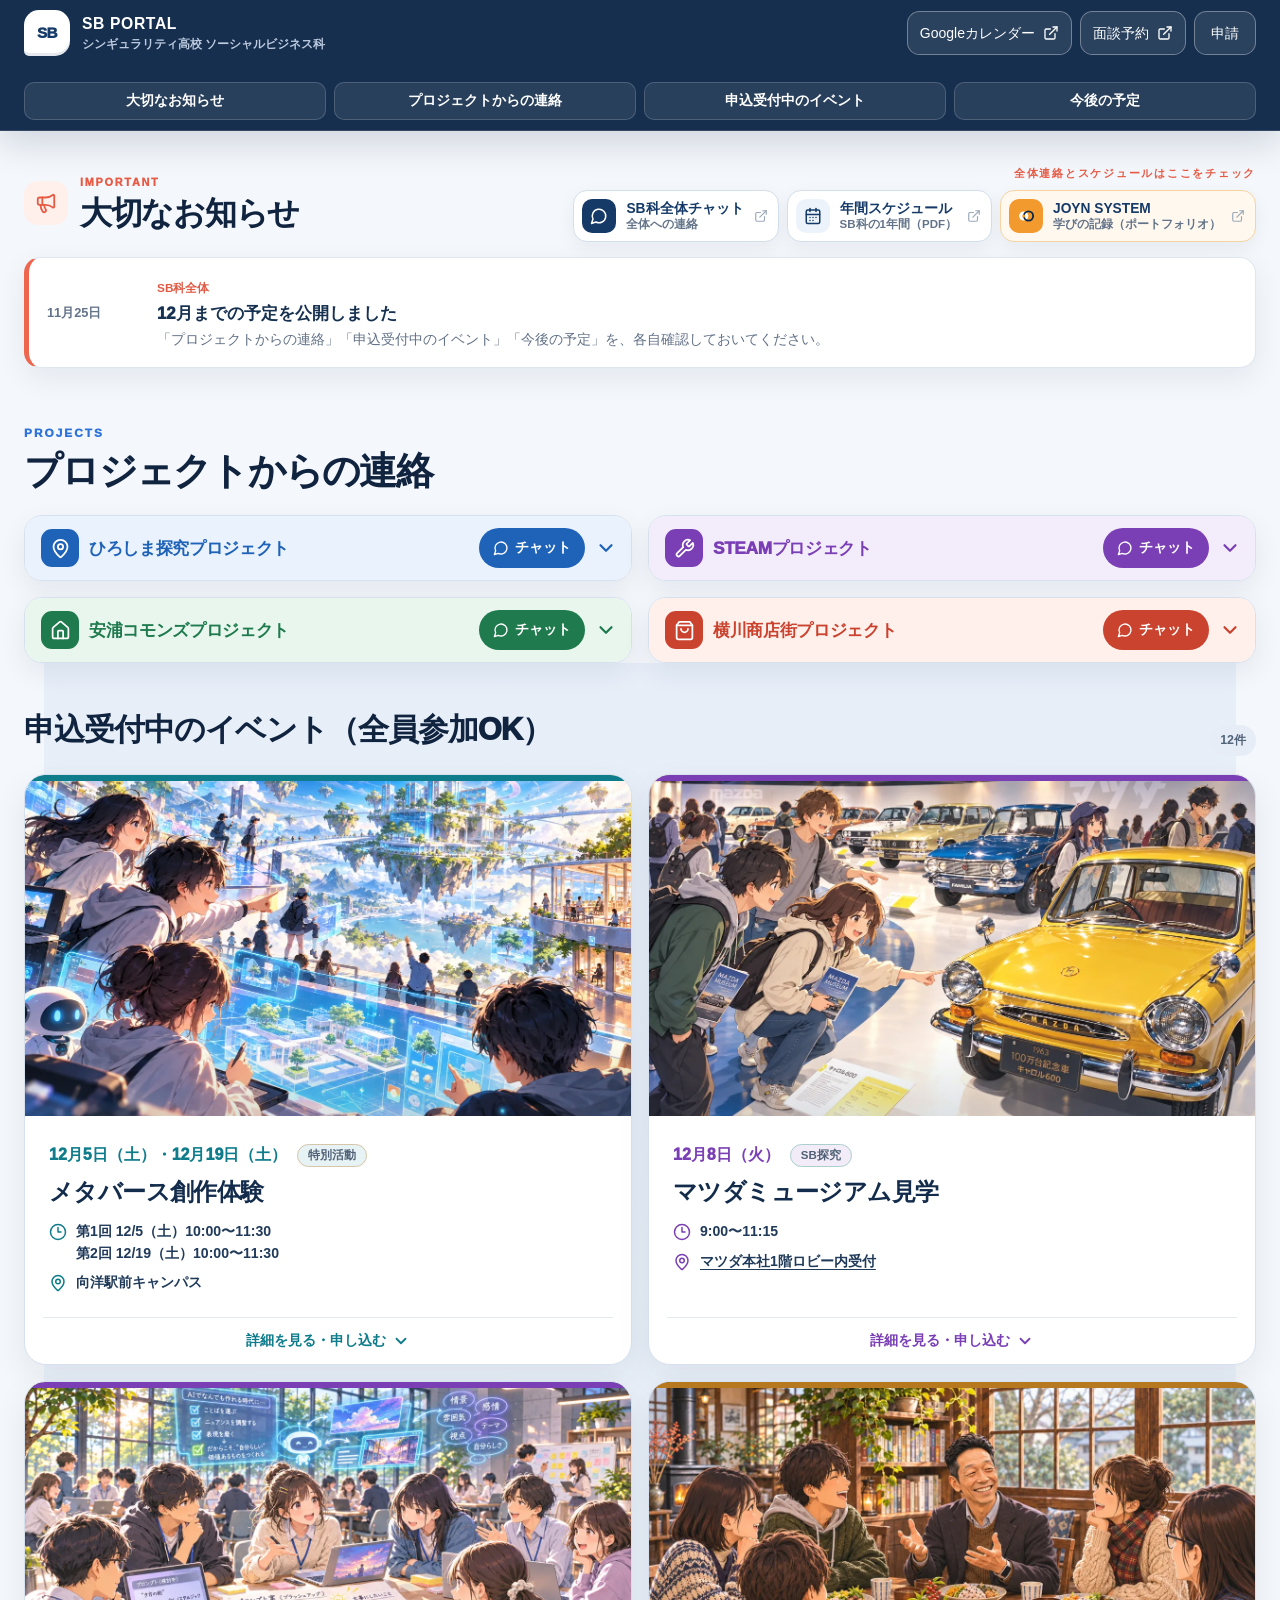
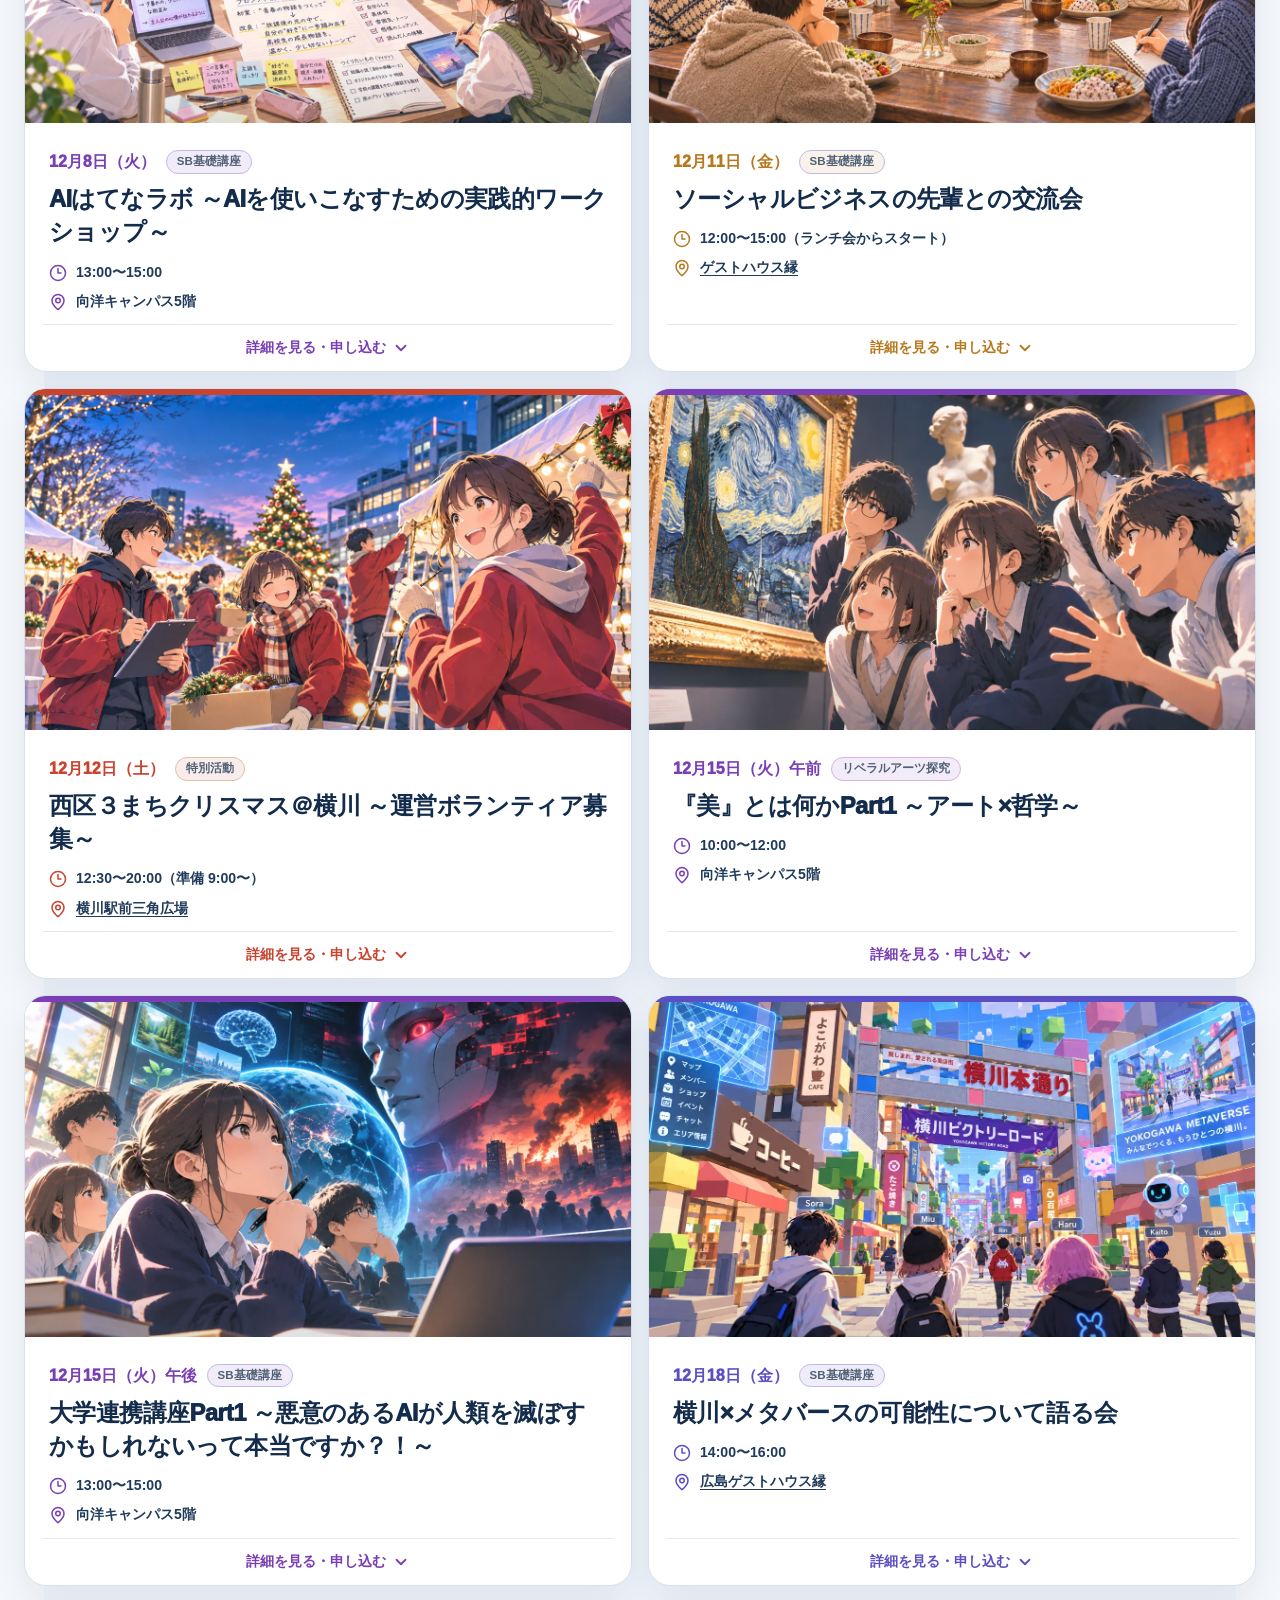
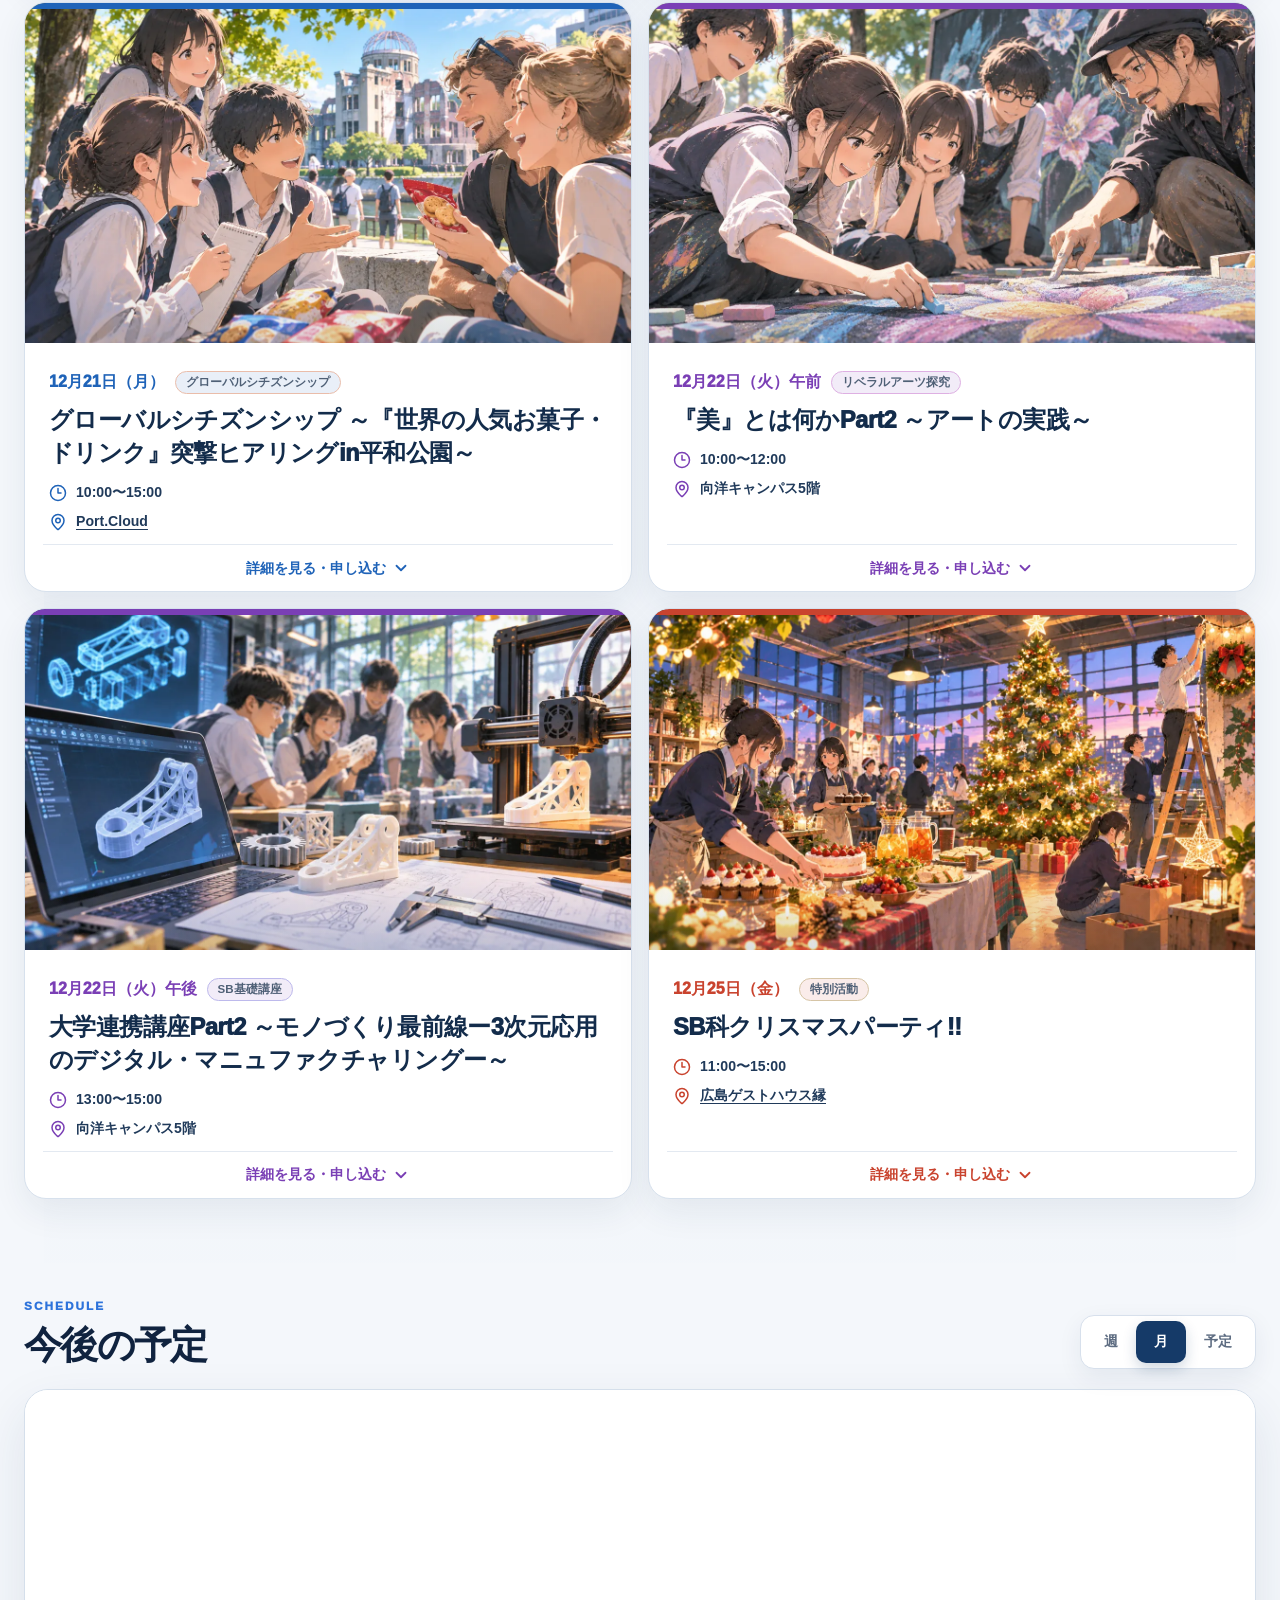
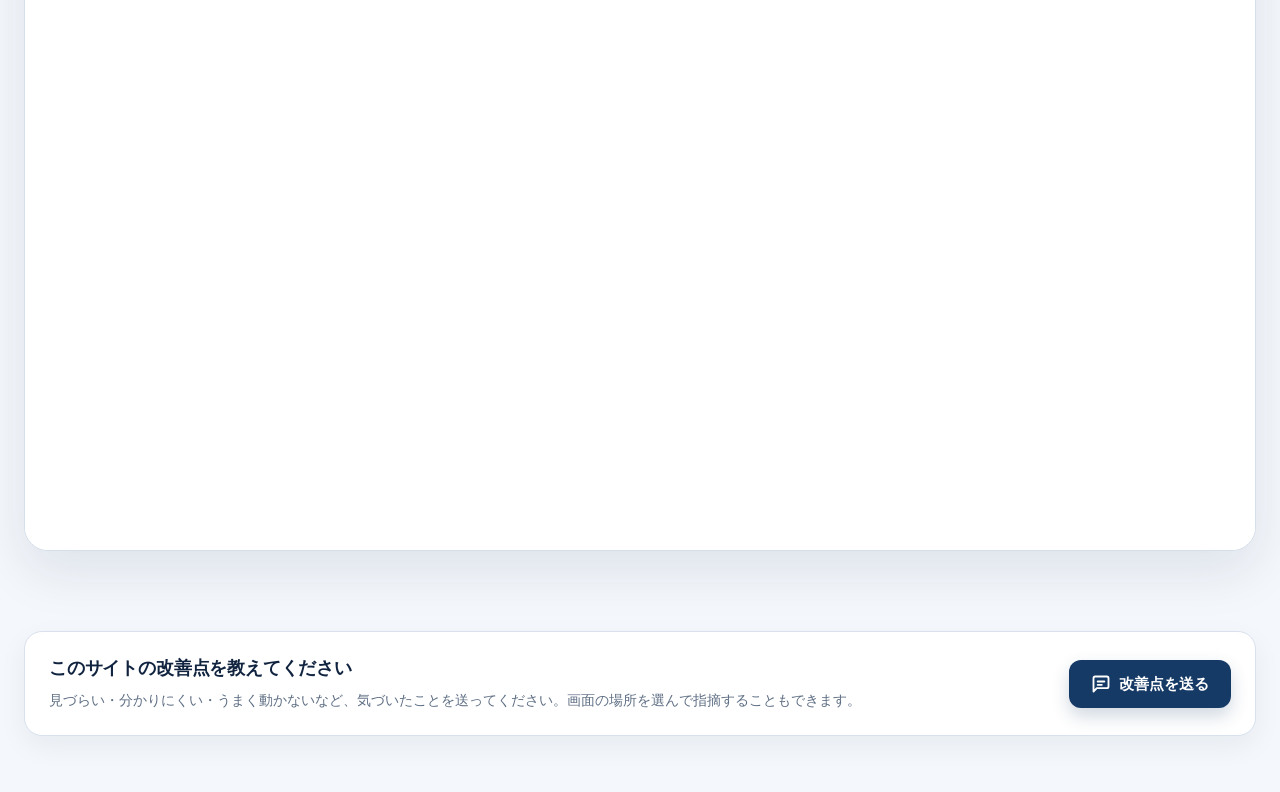
==== commit 340dad4a: "JOYNボタンの名称を「JOYN SYSTEM」に変更 Co-Authored-By: Claude Opus 5.5 <noreply@anthropic.com> Claude-Session: " ====
--- a/index.html
+++ b/index.html
@@ -1,4 +1,4 @@
-<!DOCTYPE html><html lang="ja"><head><meta charset="utf-8"/><meta name="viewport" content="width=device-width, initial-scale=1"/><title>SB PORTAL｜シンギュラリティ高校 ソーシャルビジネス科</title><meta name="description" content="シンギュラリティ高校ソーシャルビジネス科の今日の予定、Googleカレンダー、次の主なイベント、整理されたお知らせを確認できるポータル。"/><meta name="robots" content="noindex, nofollow"/><link rel="icon" href="favicon.svg" type="image/svg+xml"/><link rel="stylesheet" href="assets/style.css?v=20261127d"/></head><body class="antialiased"><div class="site-shell"><header class="topbar topbar-simple"><a class="brand" href="#top" aria-label="SBポータル トップへ"><span class="brand-symbol">SB</span><span><strong>SB PORTAL</strong><small>シンギュラリティ高校 ソーシャルビジネス科</small></span></a><div class="header-actions"><a href="https://calendar.google.com/calendar/u/0?cid=Y19jbGFzc3Jvb203NjZlNDc3ZkBncm91cC5jYWxlbmRhci5nb29nbGUuY29t" target="_blank" rel="noreferrer" data-slot="button" data-variant="outline" data-size="default" class="inline-flex shrink-0 items-center justify-center gap-2 rounded-md text-sm font-medium whitespace-nowrap transition-all outline-none focus-visible:border-ring focus-visible:ring-[3px] focus-visible:ring-ring/50 disabled:pointer-events-none disabled:opacity-50 aria-invalid:border-destructive aria-invalid:ring-destructive/20 dark:aria-invalid:ring-destructive/40 [&amp;_svg]:pointer-events-none [&amp;_svg]:shrink-0 [&amp;_svg:not([class*=&#x27;size-&#x27;])]:size-4 border bg-background shadow-xs hover:bg-accent hover:text-accent-foreground dark:border-input dark:bg-input/30 dark:hover:bg-input/50 h-9 px-4 py-2 has-[&gt;svg]:px-3 header-calendar-link"><span class="calendar-link-desktop">Googleカレンダー</span><span class="calendar-link-mobile">カレンダー</span><svg xmlns="http://www.w3.org/2000/svg" width="24" height="24" viewBox="0 0 24 24" fill="none" stroke="currentColor" stroke-width="2" stroke-linecap="round" stroke-linejoin="round" class="lucide lucide-external-link" aria-hidden="true"><path d="M15 3h6v6"></path><path d="M10 14 21 3"></path><path d="M18 13v6a2 2 0 0 1-2 2H5a2 2 0 0 1-2-2V8a2 2 0 0 1 2-2h6"></path></svg></a><a href="https://sb-interview-booking.workspace-980249.chatgpt.site/" target="_blank" rel="noreferrer" data-slot="button" data-variant="outline" data-size="default" class="inline-flex shrink-0 items-center justify-center gap-2 rounded-md text-sm font-medium whitespace-nowrap transition-all outline-none focus-visible:border-ring focus-visible:ring-[3px] focus-visible:ring-ring/50 disabled:pointer-events-none disabled:opacity-50 aria-invalid:border-destructive aria-invalid:ring-destructive/20 dark:aria-invalid:ring-destructive/40 [&amp;_svg]:pointer-events-none [&amp;_svg]:shrink-0 [&amp;_svg:not([class*=&#x27;size-&#x27;])]:size-4 border bg-background shadow-xs hover:bg-accent hover:text-accent-foreground dark:border-input dark:bg-input/30 dark:hover:bg-input/50 h-9 px-4 py-2 has-[&gt;svg]:px-3 header-calendar-link"><span>面談予約</span><svg xmlns="http://www.w3.org/2000/svg" width="24" height="24" viewBox="0 0 24 24" fill="none" stroke="currentColor" stroke-width="2" stroke-linecap="round" stroke-linejoin="round" class="lucide lucide-external-link" aria-hidden="true"><path d="M15 3h6v6"></path><path d="M10 14 21 3"></path><path d="M18 13v6a2 2 0 0 1-2 2H5a2 2 0 0 1-2-2V8a2 2 0 0 1 2-2h6"></path></svg></a><a href="shinsei/" data-slot="button" data-variant="outline" data-size="default" class="inline-flex shrink-0 items-center justify-center gap-2 rounded-md text-sm font-medium whitespace-nowrap transition-all outline-none focus-visible:border-ring focus-visible:ring-[3px] focus-visible:ring-ring/50 disabled:pointer-events-none disabled:opacity-50 aria-invalid:border-destructive aria-invalid:ring-destructive/20 dark:aria-invalid:ring-destructive/40 [&amp;_svg]:pointer-events-none [&amp;_svg]:shrink-0 [&amp;_svg:not([class*=&#x27;size-&#x27;])]:size-4 border bg-background shadow-xs hover:bg-accent hover:text-accent-foreground dark:border-input dark:bg-input/30 dark:hover:bg-input/50 h-9 px-4 py-2 has-[&gt;svg]:px-3 header-calendar-link"><span>申請</span></a></div><nav class="page-menu" aria-label="ページ内メニュー"><a href="#sec-important">大切な<br class="pm-br">お知らせ</a><a href="#sec-projects">プロジェクト<br class="pm-br">からの連絡</a><a href="#sec-events">申込受付中の<br class="pm-br">イベント</a><a href="#sec-schedule">今後の<br class="pm-br">予定</a></nav></header><main id="top"><section id="sec-important" class="important-section" aria-labelledby="important-title"><div class="important-heading"><span class="important-heading-icon" aria-hidden="true"><svg xmlns="http://www.w3.org/2000/svg" width="24" height="24" viewBox="0 0 24 24" fill="none" stroke="currentColor" stroke-width="2" stroke-linecap="round" stroke-linejoin="round" class="lucide lucide-megaphone" aria-hidden="true"><path d="M11 6a13 13 0 0 0 8.4-2.8A1 1 0 0 1 21 4v12a1 1 0 0 1-1.6.8A13 13 0 0 0 11 14H5a2 2 0 0 1-2-2V8a2 2 0 0 1 2-2z"></path><path d="M6 14a12 12 0 0 0 2.4 7.2 2 2 0 0 0 3.2-2.4A8 8 0 0 1 10 14"></path><path d="M8 6v8"></path></svg></span><div><p>IMPORTANT</p><h1 id="important-title">大切なお知らせ</h1></div><nav class="important-quick" aria-label="SB科全体の連絡とスケジュール"><p class="important-quick-lead">全体連絡とスケジュールはここをチェック</p><div class="important-quick-links"><a class="iq-link iq-chat" href="https://chat.google.com/room/AAQAaMAeeb8?cls=7" target="_blank" rel="noreferrer"><span class="iq-icon"><svg xmlns="http://www.w3.org/2000/svg" viewBox="0 0 24 24" fill="none" stroke="currentColor" stroke-width="2" stroke-linecap="round" stroke-linejoin="round" aria-hidden="true"><path d="M7.9 20A9 9 0 1 0 4 16.1L2 22Z"/></svg></span><span class="iq-text"><b>SB科全体チャット</b><small>全体への連絡</small></span><span class="iq-ext"><svg xmlns="http://www.w3.org/2000/svg" viewBox="0 0 24 24" fill="none" stroke="currentColor" stroke-width="2" stroke-linecap="round" stroke-linejoin="round" aria-hidden="true"><path d="M15 3h6v6"/><path d="M10 14 21 3"/><path d="M18 13v6a2 2 0 0 1-2 2H5a2 2 0 0 1-2-2V8a2 2 0 0 1 2-2h6"/></svg></span></a><a class="iq-link iq-pdf" href="sb-annual-schedule-2026.pdf" target="_blank" rel="noreferrer"><span class="iq-icon"><svg xmlns="http://www.w3.org/2000/svg" viewBox="0 0 24 24" fill="none" stroke="currentColor" stroke-width="2" stroke-linecap="round" stroke-linejoin="round" aria-hidden="true"><path d="M8 2v4"/><path d="M16 2v4"/><rect width="18" height="18" x="3" y="4" rx="2"/><path d="M3 10h18"/><path d="M8 14h.01"/><path d="M12 14h.01"/><path d="M16 14h.01"/><path d="M8 18h.01"/><path d="M12 18h.01"/></svg></span><span class="iq-text"><b>年間スケジュール</b><small>SB科の1年間（PDF）</small></span><span class="iq-ext"><svg xmlns="http://www.w3.org/2000/svg" viewBox="0 0 24 24" fill="none" stroke="currentColor" stroke-width="2" stroke-linecap="round" stroke-linejoin="round" aria-hidden="true"><path d="M15 3h6v6"/><path d="M10 14 21 3"/><path d="M18 13v6a2 2 0 0 1-2 2H5a2 2 0 0 1-2-2V8a2 2 0 0 1 2-2h6"/></svg></span></a><a class="iq-link iq-joyn" href="https://script.google.com/a/macros/ai.singularity.ed.jp/s/AKfycbwogB1f-5Zv5Kc_44-rg0mRhmXwbDzokCEDryA2qnkyo0y7O92kbZ5E1b_EhD9-_wRr/exec" target="_blank" rel="noreferrer"><span class="iq-icon"><svg viewBox="0 0 48 48" aria-hidden="true"><circle cx="19" cy="24" r="10" fill="#fff"/><circle cx="29.5" cy="24" r="10" fill="none" stroke="#0d2748" stroke-width="4"/><circle cx="19" cy="24" r="3.4" fill="#f29a2e"/></svg></span><span class="iq-text"><b>JOYN</b><small>学びの記録（ポートフォリオ）</small></span><span class="iq-ext"><svg xmlns="http://www.w3.org/2000/svg" viewBox="0 0 24 24" fill="none" stroke="currentColor" stroke-width="2" stroke-linecap="round" stroke-linejoin="round" aria-hidden="true"><path d="M15 3h6v6"/><path d="M10 14 21 3"/><path d="M18 13v6a2 2 0 0 1-2 2H5a2 2 0 0 1-2-2V8a2 2 0 0 1 2-2h6"/></svg></span></a></div></nav></div><div class="important-list"><article class="important-notice" data-end="2026-12-25"><time>11月25日</time><div class="important-notice-copy"><span>SB科全体</span><h2>12月までの予定を公開しました</h2><p>「プロジェクトからの連絡」「申込受付中のイベント」「今後の予定」を、各自確認しておいてください。</p></div></article></div></section><section id="sec-projects" class="project-section" aria-labelledby="project-title"><div class="section-heading simple-heading"><div><p class="section-kicker">PROJECTS</p><h2 id="project-title">プロジェクトからの連絡</h2></div></div><div class="pj-grid"><article class="pj-card pj-hiroshima"><details class="pj-fold"><summary class="pj-head"><span class="pj-icon"><svg xmlns="http://www.w3.org/2000/svg" viewBox="0 0 24 24" fill="none" stroke="currentColor" stroke-width="2" stroke-linecap="round" stroke-linejoin="round" aria-hidden="true"><path d="M20 10c0 4.993-5.539 10.193-7.399 11.799a1 1 0 0 1-1.202 0C9.539 20.193 4 14.993 4 10a8 8 0 0 1 16 0"/><circle cx="12" cy="10" r="3"/></svg></span><h3>ひろしま探究プロジェクト</h3><a class="pj-chat" href="https://chat.google.com/room/AAQAPY9awvk?cls=7" target="_blank" rel="noreferrer" aria-label="ひろしま探究プロジェクトのチャットを開く"><svg xmlns="http://www.w3.org/2000/svg" viewBox="0 0 24 24" fill="none" stroke="currentColor" stroke-width="2" stroke-linecap="round" stroke-linejoin="round" aria-hidden="true"><path d="M7.9 20A9 9 0 1 0 4 16.1L2 22Z"/></svg><span class="pj-chat-label">チャット</span></a><svg class="pj-chev" width="22" height="22" xmlns="http://www.w3.org/2000/svg" viewBox="0 0 24 24" fill="none" stroke="currentColor" stroke-width="2.4" stroke-linecap="round" stroke-linejoin="round" aria-hidden="true"><path d="m6 9 6 6 6-6"/></svg></summary><div class="pj-fold-body"><div class="pj-next-row" data-end="2026-11-02"><span class="pj-next">次回</span><time>11/2（月）</time><div><b>ピースパズルツアー体験</b><span class="pj-tag">体験型・要申込</span><small>12:30〜15:00・白神社集合（午前は活動なし）</small><small>10/26の回は中止。運営体験から参加体験に変更しました。</small></div></div><div class="pj-more-body"><ul class="pj-list"><li data-end="2026-11-01"><time>11/1（日）</time><div><b>RiverDo!ひろしま国際SUPオープンレース 運営ボランティア</b><span class="pj-tag">任意・要申込</span><small>11:30〜15:00（予定）・安田中学高等学校ウラ付近</small></div></li><li data-end="2026-11-09"><time>11/9（月）</time><div><b>原爆ドームから宮島（弥山）へ。2大世界遺産を巡るツアー！</b><span class="pj-tag">体験型・要申込</span><small>9:50〜16:00・平和公園（元安橋）高速船乗り場集合・締切11/6（金）</small></div></li><li data-end="2026-12-07"><time>12/7（月）</time><div><b>ツアープラン作成・プレゼンスライド作成</b><span class="cls-line"><span class="cls-badge cls-core">コアプロジェクト・SB探究</span></span><small>13:00〜15:00・<a href="https://maps.app.goo.gl/YiCnb5EU2x2ZdKZJ9" target="_blank" rel="noreferrer">Port.Cloud</a></small></div></li><li data-end="2026-12-14"><time>12/14（月）</time><div><b>ツアープラン作成・発表</b><span class="cls-line"><span class="cls-badge cls-core">コアプロジェクト・SB探究</span></span><small>午前 10:00〜12:00：ツアープラン作成・プレゼンスライド作成</small><small>午後 13:00〜15:00：発表</small><small>場所：<a href="https://maps.app.goo.gl/YiCnb5EU2x2ZdKZJ9" target="_blank" rel="noreferrer">Port.Cloud</a></small></div></li><li data-end="2026-12-21"><time>12/21（月）</time><div><b>グローバルシチズンシップ ～『世界の人気お菓子・ドリンク』突撃ヒアリングin平和公園～</b><span class="cls-line"><span class="cls-badge cls-global">グローバルシチズンシップ</span><span class="pj-tag">体験型・要申込</span></span><small>10:00〜15:00・<a href="https://maps.app.goo.gl/sjWNwyGnusGs8s616" target="_blank" rel="noreferrer">Port.Cloud</a>・締切12/20（日）</small></div></li></ul><p class="pj-note">体験型の詳しい内容と申込は、上の「申込受付中のイベント」から。</p></div></div></details></article><article class="pj-card pj-steam"><details class="pj-fold"><summary class="pj-head"><span class="pj-icon"><svg xmlns="http://www.w3.org/2000/svg" viewBox="0 0 24 24" fill="none" stroke="currentColor" stroke-width="2" stroke-linecap="round" stroke-linejoin="round" aria-hidden="true"><path d="M14.7 6.3a1 1 0 0 0 0 1.4l1.6 1.6a1 1 0 0 0 1.4 0l3.77-3.77a6 6 0 0 1-7.94 7.94l-6.91 6.91a2.12 2.12 0 0 1-3-3l6.91-6.91a6 6 0 0 1 7.94-7.94l-3.76 3.76z"/></svg></span><h3>STEAMプロジェクト</h3><a class="pj-chat" href="https://chat.google.com/room/AAQAP9BiTuQ?cls=7" target="_blank" rel="noreferrer" aria-label="STEAMプロジェクトのチャットを開く"><svg xmlns="http://www.w3.org/2000/svg" viewBox="0 0 24 24" fill="none" stroke="currentColor" stroke-width="2" stroke-linecap="round" stroke-linejoin="round" aria-hidden="true"><path d="M7.9 20A9 9 0 1 0 4 16.1L2 22Z"/></svg><span class="pj-chat-label">チャット</span></a><svg class="pj-chev" width="22" height="22" xmlns="http://www.w3.org/2000/svg" viewBox="0 0 24 24" fill="none" stroke="currentColor" stroke-width="2.4" stroke-linecap="round" stroke-linejoin="round" aria-hidden="true"><path d="m6 9 6 6 6-6"/></svg></summary><div class="pj-fold-body"><div class="pj-next-row" data-end="2026-10-27"><span class="pj-next">次回</span><time>10/27（火）</time><div><b>アプリ制作基礎講座＆LSP</b><small>10:00〜15:00・向洋キャンパス2階</small><small>午前のアプリ制作基礎講座は希望者のみ（申込不要）、午後のLSP（シン高の第3のイノベーションを考える）は全員参加です。</small></div></div><div class="pj-more-body"><ul class="pj-list"><li data-end="2026-11-03"><time>11/3（火）</time><div><b>祝日のためお休み</b><small>活動はありません</small></div></li><li data-end="2026-11-10"><time>11/10（火）</time><div><b>SDGs×自由木工！端材を使って自由に表現しよう</b><span class="pj-tag">体験型・要申込</span><small>13:00〜16:00・シェア工房 Slow &amp; Polite</small><small>汚れてもよい服装で来てください。申込締切は11/7（土）です。</small></div></li><li data-end="2026-11-20"><time>11/20（金）</time><div><b>AI時代のWebデザイン体験</b><span class="pj-tag">体験型・要申込</span><small>14:00〜16:00・向洋キャンパス4階（予定）</small></div></li><li data-end="2026-12-08"><time>12/8（火）</time><div><b>マツダミュージアム見学</b><span class="cls-line"><span class="cls-badge cls-core">SB探究</span><span class="pj-tag">体験型・先着10名</span></span><small>9:00〜11:15・マツダ本社1階ロビー集合</small></div></li><li data-end="2026-12-08"><time>12/8（火）</time><div><b>AIはてなラボ ～AIを使いこなすための実践的ワークショップ～</b><span class="cls-line"><span class="cls-badge cls-kiso">SB基礎講座</span><span class="pj-tag">体験型・要申込</span></span><small>13:00〜15:00・向洋キャンパス5階・締切12/7（月）</small></div></li><li data-end="2026-12-15"><time>12/15（火）</time><div><b>『美』とは何かPart1 ～アート×哲学～</b><span class="cls-line"><span class="cls-badge cls-liberal">リベラルアーツ探究</span><span class="pj-tag">体験型・要申込</span></span><small>午前 10:00〜12:00・向洋キャンパス5階・締切12/14（月）</small></div></li><li data-end="2026-12-15"><time>12/15（火）</time><div><b>大学連携講座Part1 ～悪意のあるAIが人類を滅ぼすかもしれないって本当ですか？！～</b><span class="cls-line"><span class="cls-badge cls-kiso">SB基礎講座</span><span class="pj-tag">体験型・要申込</span></span><small>午後 13:00〜15:00・向洋キャンパス5階・締切12/14（月）</small></div></li><li data-end="2026-12-18"><time>12/18（金）</time><div><b>横川×メタバースの可能性について語る会</b><span class="cls-line"><span class="cls-badge cls-kiso">SB基礎講座</span><span class="pj-tag">体験型・要申込</span></span><small>12/11から変更・14:00〜16:00・広島ゲストハウス縁・STEAM×横川商店街の共同企画</small></div></li><li data-end="2026-12-22"><time>12/22（火）</time><div><b>『美』とは何かPart2 ～アートの実践～</b><span class="cls-line"><span class="cls-badge cls-liberal">リベラルアーツ探究</span><span class="pj-tag">体験型・要申込</span></span><small>午前 10:00〜12:00・向洋キャンパス5階・締切12/21（月）</small></div></li><li data-end="2026-12-22"><time>12/22（火）</time><div><b>大学連携講座Part2 ～モノづくり最前線ー3次元応用のデジタル・マニュファクチャリングー～</b><span class="cls-line"><span class="cls-badge cls-kiso">SB基礎講座</span><span class="pj-tag">体験型・要申込</span></span><small>午後 13:00〜15:00・向洋キャンパス5階・締切12/21（月）</small></div></li></ul><p class="pj-sub">日程が決まっていない予定</p><ul class="pj-chips"><li>地元企業でエンジニア体験<small>未定</small></li></ul><p class="pj-note">体験型の詳しい内容と申込は、上の「申込受付中のイベント」から。</p></div></div></details></article><article class="pj-card pj-yasuura"><details class="pj-fold"><summary class="pj-head"><span class="pj-icon"><svg xmlns="http://www.w3.org/2000/svg" viewBox="0 0 24 24" fill="none" stroke="currentColor" stroke-width="2" stroke-linecap="round" stroke-linejoin="round" aria-hidden="true"><path d="M15 21v-8a1 1 0 0 0-1-1h-4a1 1 0 0 0-1 1v8"/><path d="M3 10a2 2 0 0 1 .709-1.528l7-5.999a2 2 0 0 1 2.582 0l7 5.999A2 2 0 0 1 21 10v9a2 2 0 0 1-2 2H5a2 2 0 0 1-2-2z"/></svg></span><h3>安浦コモンズプロジェクト</h3><a class="pj-chat" href="https://chat.google.com/room/AAQA9hpeG4A?cls=7" target="_blank" rel="noreferrer" aria-label="安浦コモンズプロジェクトのチャットを開く"><svg xmlns="http://www.w3.org/2000/svg" viewBox="0 0 24 24" fill="none" stroke="currentColor" stroke-width="2" stroke-linecap="round" stroke-linejoin="round" aria-hidden="true"><path d="M7.9 20A9 9 0 1 0 4 16.1L2 22Z"/></svg><span class="pj-chat-label">チャット</span></a><svg class="pj-chev" width="22" height="22" xmlns="http://www.w3.org/2000/svg" viewBox="0 0 24 24" fill="none" stroke="currentColor" stroke-width="2.4" stroke-linecap="round" stroke-linejoin="round" aria-hidden="true"><path d="m6 9 6 6 6-6"/></svg></summary><div class="pj-fold-body"><div class="pj-next-row" data-end="2026-11-05"><span class="pj-next">次回</span><time>11/5（木）</time><div><b>お休み</b><span class="pj-tag">予定変更</span><small>野呂山登山は11/12（木）に延期になりました。</small></div></div><div class="pj-more-body"><ul class="pj-list"><li data-end="2026-11-12"><time>11/12（木）</time><div><b>野呂山登り＆森の生態系に触れる体験</b><span class="pj-tag">体験型・要申込</span><small>11/5から延期。フォームが変わったので、申し込んでいた人も再度入力してください。</small></div></li><li data-end="2026-12-10"><time>12/10（木）</time><div><b>安浦で、やってみたいことをやってみる</b><span class="cls-line"><span class="cls-badge cls-core">コアプロジェクト・SB探究</span></span><small>10:00〜15:00・安浦キャンパス</small></div></li><li data-end="2026-12-17"><time>12/17（木）</time><div><b>安浦で、やってみたいことをやってみる</b><span class="cls-line"><span class="cls-badge cls-core">コアプロジェクト・SB探究</span></span><small>10:00〜15:00・安浦キャンパス</small></div></li><li data-end="2026-12-24"><time>12/24（木）</time><div><b>安浦で、やってみたいことをやってみる</b><span class="cls-line"><span class="cls-badge cls-core">コアプロジェクト・SB探究</span></span><small>10:00〜15:00・安浦キャンパス</small></div></li></ul><p class="pj-note">体験型の詳しい内容と申込は、上の「申込受付中のイベント」から。</p></div></div></details></article><article class="pj-card pj-yokogawa"><details class="pj-fold"><summary class="pj-head"><span class="pj-icon"><svg xmlns="http://www.w3.org/2000/svg" viewBox="0 0 24 24" fill="none" stroke="currentColor" stroke-width="2" stroke-linecap="round" stroke-linejoin="round" aria-hidden="true"><path d="M6 2 3 6v14a2 2 0 0 0 2 2h14a2 2 0 0 0 2-2V6l-3-4Z"/><path d="M3 6h18"/><path d="M16 10a4 4 0 0 1-8 0"/></svg></span><h3>横川商店街プロジェクト</h3><a class="pj-chat" href="https://chat.google.com/room/AAQA3qN5K5M?cls=7" target="_blank" rel="noreferrer" aria-label="横川商店街プロジェクトのチャットを開く"><svg xmlns="http://www.w3.org/2000/svg" viewBox="0 0 24 24" fill="none" stroke="currentColor" stroke-width="2" stroke-linecap="round" stroke-linejoin="round" aria-hidden="true"><path d="M7.9 20A9 9 0 1 0 4 16.1L2 22Z"/></svg><span class="pj-chat-label">チャット</span></a><svg class="pj-chev" width="22" height="22" xmlns="http://www.w3.org/2000/svg" viewBox="0 0 24 24" fill="none" stroke="currentColor" stroke-width="2.4" stroke-linecap="round" stroke-linejoin="round" aria-hidden="true"><path d="m6 9 6 6 6-6"/></svg></summary><div class="pj-fold-body"><div class="pj-next-row" data-end="2026-10-30"><span class="pj-next">次回</span><time>10/30（金）</time><div><b>後期スタート：一人ずつ対話して、やりたいことを決める</b><span class="pj-tag">時間変更</span><small>10:00〜15:00・ゲストハウス縁。都合のよい時間に来てください（来られる人は午前から）。犬塚は一日中ゲストハウス縁にいます。</small><small>「よこがわランチ」（11:30〜・ゲスト：縁の紅さん）に参加したい人は、犬塚まで連絡してください。</small></div></div><div class="pj-more-body"><ul class="pj-list"><li data-end="2026-11-01"><time>10/31（土）<br>〜11/1（日）</time><div><b>横川ゾンビナイト運営ボランティア</b><span class="pj-tag">原則参加</span><small>横川ベース（子ども向けワークショップ）／胡子神社（ゾンビ役）</small><small>どちらか1日だけの参加もOK</small></div></li><li data-end="2026-11-06"><time>11/6（金）</time><div><b>やりたいことを、やってみる</b></div></li><li data-end="2026-11-13"><time>11/13（金）</time><div><b>YOKOGAWA YOUTH DIALOGUE ー若者が描くミライと、地域との新しいつながりー</b><span class="pj-tag">生徒企画・要申込</span><small>11:00〜14:00（予定）・ゲストハウス縁・締切11/12（木）</small></div></li><li data-end="2026-12-11"><time>12/11（金）</time><div><b>午前：横川で、やってみたいことをやってみる</b><span class="cls-line"><span class="cls-badge cls-core">コアプロジェクト・SB探究</span></span><small>10:00〜12:00・広島ゲストハウス縁</small></div></li><li data-end="2026-12-11"><time>12/11（金）</time><div><b>午後：ソーシャルビジネスの先輩との交流会</b><span class="cls-line"><span class="cls-badge cls-kiso">SB基礎講座</span><span class="pj-tag">SB科特別企画・要申込</span></span><small>12:00〜15:00（ランチ会から）・広島ゲストハウス縁・締切12/10（木）</small></div></li><li data-end="2026-12-12"><time>12/12（土）</time><div><b>西区３まちクリスマス＠横川 運営ボランティア</b><span class="cls-line"><span class="cls-badge cls-special">特別活動</span><span class="pj-tag">体験型・要申込</span></span><small>12:30〜20:00（準備 9:00〜）・横川駅前三角広場・締切12/11（金）</small></div></li><li data-end="2026-12-18"><time>12/18（金）</time><div><b>午前〜：横川で、やってみたいことをやってみる</b><span class="cls-line"><span class="cls-badge cls-core">コアプロジェクト・SB探究</span></span><small>10:00〜14:00・広島ゲストハウス縁</small><small>クリスマスパーティの実行委員は、10:00から企画会議・準備をします。</small></div></li><li data-end="2026-12-18"><time>12/18（金）</time><div><b>午後：横川×メタバースの可能性について語る会</b><span class="cls-line"><span class="cls-badge cls-kiso">SB基礎講座</span><span class="pj-tag">体験型・要申込</span></span><small>12/11から変更・14:00〜16:00・広島ゲストハウス縁・STEAM×横川商店街の共同企画</small></div></li><li data-end="2026-12-25"><time>12/25（金）</time><div><b>SB科クリスマスパーティ!!</b><span class="cls-line"><span class="cls-badge cls-special">特別活動</span><span class="pj-tag">体験型・要申込</span></span><small>11:00〜15:00・広島ゲストハウス縁</small><small>実行委員の締切12/17（木）・参加の締切12/24（木）</small></div></li></ul><p class="pj-sub">次の3つから選びます（あとで変更できます）</p><ul class="pj-choices"><li><b>個人プロジェクト</b><span>やりたいことを、まちでやってみる。予算あり（1人1万円程度）</span></li><li><b>イベント企画チーム</b><span>SB科のイベントや、ゾンビナイト・クリスマスなど横川のイベントを企画</span></li><li><b>片腕プロジェクト</b><span>地域で活動する人の事業を手伝う（まちのデータベース、出張キッズスペースなど）</span></li></ul><a class="pj-form" href="https://forms.gle/n9mWtYVdY3ZJye629" target="_blank" rel="noreferrer"><svg xmlns="http://www.w3.org/2000/svg" viewBox="0 0 24 24" fill="none" stroke="currentColor" stroke-width="2" stroke-linecap="round" stroke-linejoin="round" aria-hidden="true"><path d="M12 20h9"/><path d="M16.376 3.622a1 1 0 0 1 3.002 3.002L7.368 18.635a2 2 0 0 1-.855.506l-2.872.838a.5.5 0 0 1-.62-.62l.838-2.872a2 2 0 0 1 .506-.854z"/></svg>希望を入力する</a></div></div></details></article></div></section><section class="featured-section featured-first" aria-labelledby="featured-title"><div class="section-heading featured-heading simple-heading"><div><p class="section-kicker">NEXT EVENTS</p><h2 id="featured-title">次の主なイベント（全員参加OK）</h2></div></div><div id="sec-events" class="upcoming-events" aria-labelledby="open-events-title"><div class="upcoming-events-heading"><h2 id="open-events-title">申込受付中のイベント（全員参加OK）</h2><span>23<!-- -->件</span></div><div class="upcoming-event-grid"><article class="upcoming-event-card" data-end="2026-10-29" style="--event-accent:#1f7a4d"><div class="upcoming-event-image"><img src="img/event-yasuura-oyster.webp" alt="海辺の作業場で、漁師さんに教わりながら牡蠣剥きを体験する高校生たちのイラスト" loading="lazy"/></div><div class="upcoming-event-body"><div class="upcoming-event-topline"><time dateTime="2026-10-29">10月29日（木）</time></div><h3>牡蠣剥き体験</h3><div class="upcoming-event-facts"><span><svg xmlns="http://www.w3.org/2000/svg" width="24" height="24" viewBox="0 0 24 24" fill="none" stroke="currentColor" stroke-width="2" stroke-linecap="round" stroke-linejoin="round" class="lucide lucide-clock3" aria-hidden="true"><circle cx="12" cy="12" r="10"></circle><path d="M12 6v6h4"></path></svg><b>10:00〜15:00</b></span><span><svg xmlns="http://www.w3.org/2000/svg" width="24" height="24" viewBox="0 0 24 24" fill="none" stroke="currentColor" stroke-width="2" stroke-linecap="round" stroke-linejoin="round" class="lucide lucide-map-pin" aria-hidden="true"><path d="M20 10c0 4.993-5.539 10.193-7.399 11.799a1 1 0 0 1-1.202 0C9.539 20.193 4 14.993 4 10a8 8 0 0 1 16 0"></path><circle cx="12" cy="10" r="3"></circle></svg><b><span class="event-venue-list">安浦キャンパス（ここから山根水産へ移動）</span></b></span></div></div><details class="event-more"><summary>詳細を見る・申し込む<svg class="event-more-chev" width="18" height="18" xmlns="http://www.w3.org/2000/svg" viewBox="0 0 24 24" fill="none" stroke="currentColor" stroke-width="2.4" stroke-linecap="round" stroke-linejoin="round" aria-hidden="true"><path d="m6 9 6 6 6-6"/></svg></summary><div class="event-more-body"><p class="event-more-tag">NEW｜安浦コモンズ・体験型</p><p>午前中は山根水産で牡蠣養殖業の課題を聞き取り、牡蠣剥きを体験します。午後は安浦キャンパスでLSP（レゴ・シリアスプレイ）を行います。</p><div class="upcoming-event-facts"><span><svg xmlns="http://www.w3.org/2000/svg" width="24" height="24" viewBox="0 0 24 24" fill="none" stroke="currentColor" stroke-width="2" stroke-linecap="round" stroke-linejoin="round" class="lucide lucide-bus" aria-hidden="true"><path d="M8 6v6"></path><path d="M15 6v6"></path><path d="M2 12h19.6"></path><path d="M18 18h3s.5-1.7.8-2.8c.1-.4.2-.8.2-1.2 0-.4-.1-.8-.2-1.2l-1.4-5C20.1 6.8 19.1 6 18 6H4a2 2 0 0 0-2 2v10h3"></path><circle cx="7" cy="18" r="2"></circle><path d="M9 18h5"></path><circle cx="16" cy="18" r="2"></circle></svg><b>8:30 向洋発 → 16:30 向洋着</b></span></div><div class="upcoming-event-actions"><p class="event-deadline">申込締切：2026年10月28日（水）</p><a class="upcoming-register" href="https://forms.gle/kYth7FYPj9ZwhYFD8" target="_blank" rel="noreferrer"><svg xmlns="http://www.w3.org/2000/svg" width="24" height="24" viewBox="0 0 24 24" fill="none" stroke="currentColor" stroke-width="2" stroke-linecap="round" stroke-linejoin="round" class="lucide lucide-rectangle-ellipsis" aria-hidden="true"><rect width="20" height="12" x="2" y="6" rx="2"></rect><path d="M12 12h.01"></path><path d="M17 12h.01"></path><path d="M7 12h.01"></path></svg>申込フォームを開く<svg xmlns="http://www.w3.org/2000/svg" width="24" height="24" viewBox="0 0 24 24" fill="none" stroke="currentColor" stroke-width="2" stroke-linecap="round" stroke-linejoin="round" class="lucide lucide-arrow-up-right" aria-hidden="true"><path d="M7 7h10v10"></path><path d="M7 17 17 7"></path></svg></a></div></div></details></article><article class="upcoming-event-card" data-end="2026-11-01" style="--event-accent:#96532c"><div class="upcoming-event-image"><img src="img/event-zombie-volunteers.webp" alt="夕暮れのお化け屋敷を背景に、青白いゾンビメイクと仮装をした私服の高校生や地域の大人が、こちらに手を伸ばすイメージイラスト"/></div><div class="upcoming-event-body"><div class="upcoming-event-topline"><time dateTime="2026-10-31">10月31日（土）〜11月1日（日）</time></div><h3>横川ゾンビナイト運営ボランティア</h3><div class="upcoming-event-facts"><span><svg xmlns="http://www.w3.org/2000/svg" width="24" height="24" viewBox="0 0 24 24" fill="none" stroke="currentColor" stroke-width="2" stroke-linecap="round" stroke-linejoin="round" class="lucide lucide-clock3 lucide-clock-3" aria-hidden="true"><circle cx="12" cy="12" r="10"></circle><path d="M12 6v6h4"></path></svg><b>10/31 14:00〜20:00（12:30〜準備）
+<!DOCTYPE html><html lang="ja"><head><meta charset="utf-8"/><meta name="viewport" content="width=device-width, initial-scale=1"/><title>SB PORTAL｜シンギュラリティ高校 ソーシャルビジネス科</title><meta name="description" content="シンギュラリティ高校ソーシャルビジネス科の今日の予定、Googleカレンダー、次の主なイベント、整理されたお知らせを確認できるポータル。"/><meta name="robots" content="noindex, nofollow"/><link rel="icon" href="favicon.svg" type="image/svg+xml"/><link rel="stylesheet" href="assets/style.css?v=20261127d"/></head><body class="antialiased"><div class="site-shell"><header class="topbar topbar-simple"><a class="brand" href="#top" aria-label="SBポータル トップへ"><span class="brand-symbol">SB</span><span><strong>SB PORTAL</strong><small>シンギュラリティ高校 ソーシャルビジネス科</small></span></a><div class="header-actions"><a href="https://calendar.google.com/calendar/u/0?cid=Y19jbGFzc3Jvb203NjZlNDc3ZkBncm91cC5jYWxlbmRhci5nb29nbGUuY29t" target="_blank" rel="noreferrer" data-slot="button" data-variant="outline" data-size="default" class="inline-flex shrink-0 items-center justify-center gap-2 rounded-md text-sm font-medium whitespace-nowrap transition-all outline-none focus-visible:border-ring focus-visible:ring-[3px] focus-visible:ring-ring/50 disabled:pointer-events-none disabled:opacity-50 aria-invalid:border-destructive aria-invalid:ring-destructive/20 dark:aria-invalid:ring-destructive/40 [&amp;_svg]:pointer-events-none [&amp;_svg]:shrink-0 [&amp;_svg:not([class*=&#x27;size-&#x27;])]:size-4 border bg-background shadow-xs hover:bg-accent hover:text-accent-foreground dark:border-input dark:bg-input/30 dark:hover:bg-input/50 h-9 px-4 py-2 has-[&gt;svg]:px-3 header-calendar-link"><span class="calendar-link-desktop">Googleカレンダー</span><span class="calendar-link-mobile">カレンダー</span><svg xmlns="http://www.w3.org/2000/svg" width="24" height="24" viewBox="0 0 24 24" fill="none" stroke="currentColor" stroke-width="2" stroke-linecap="round" stroke-linejoin="round" class="lucide lucide-external-link" aria-hidden="true"><path d="M15 3h6v6"></path><path d="M10 14 21 3"></path><path d="M18 13v6a2 2 0 0 1-2 2H5a2 2 0 0 1-2-2V8a2 2 0 0 1 2-2h6"></path></svg></a><a href="https://sb-interview-booking.workspace-980249.chatgpt.site/" target="_blank" rel="noreferrer" data-slot="button" data-variant="outline" data-size="default" class="inline-flex shrink-0 items-center justify-center gap-2 rounded-md text-sm font-medium whitespace-nowrap transition-all outline-none focus-visible:border-ring focus-visible:ring-[3px] focus-visible:ring-ring/50 disabled:pointer-events-none disabled:opacity-50 aria-invalid:border-destructive aria-invalid:ring-destructive/20 dark:aria-invalid:ring-destructive/40 [&amp;_svg]:pointer-events-none [&amp;_svg]:shrink-0 [&amp;_svg:not([class*=&#x27;size-&#x27;])]:size-4 border bg-background shadow-xs hover:bg-accent hover:text-accent-foreground dark:border-input dark:bg-input/30 dark:hover:bg-input/50 h-9 px-4 py-2 has-[&gt;svg]:px-3 header-calendar-link"><span>面談予約</span><svg xmlns="http://www.w3.org/2000/svg" width="24" height="24" viewBox="0 0 24 24" fill="none" stroke="currentColor" stroke-width="2" stroke-linecap="round" stroke-linejoin="round" class="lucide lucide-external-link" aria-hidden="true"><path d="M15 3h6v6"></path><path d="M10 14 21 3"></path><path d="M18 13v6a2 2 0 0 1-2 2H5a2 2 0 0 1-2-2V8a2 2 0 0 1 2-2h6"></path></svg></a><a href="shinsei/" data-slot="button" data-variant="outline" data-size="default" class="inline-flex shrink-0 items-center justify-center gap-2 rounded-md text-sm font-medium whitespace-nowrap transition-all outline-none focus-visible:border-ring focus-visible:ring-[3px] focus-visible:ring-ring/50 disabled:pointer-events-none disabled:opacity-50 aria-invalid:border-destructive aria-invalid:ring-destructive/20 dark:aria-invalid:ring-destructive/40 [&amp;_svg]:pointer-events-none [&amp;_svg]:shrink-0 [&amp;_svg:not([class*=&#x27;size-&#x27;])]:size-4 border bg-background shadow-xs hover:bg-accent hover:text-accent-foreground dark:border-input dark:bg-input/30 dark:hover:bg-input/50 h-9 px-4 py-2 has-[&gt;svg]:px-3 header-calendar-link"><span>申請</span></a></div><nav class="page-menu" aria-label="ページ内メニュー"><a href="#sec-important">大切な<br class="pm-br">お知らせ</a><a href="#sec-projects">プロジェクト<br class="pm-br">からの連絡</a><a href="#sec-events">申込受付中の<br class="pm-br">イベント</a><a href="#sec-schedule">今後の<br class="pm-br">予定</a></nav></header><main id="top"><section id="sec-important" class="important-section" aria-labelledby="important-title"><div class="important-heading"><span class="important-heading-icon" aria-hidden="true"><svg xmlns="http://www.w3.org/2000/svg" width="24" height="24" viewBox="0 0 24 24" fill="none" stroke="currentColor" stroke-width="2" stroke-linecap="round" stroke-linejoin="round" class="lucide lucide-megaphone" aria-hidden="true"><path d="M11 6a13 13 0 0 0 8.4-2.8A1 1 0 0 1 21 4v12a1 1 0 0 1-1.6.8A13 13 0 0 0 11 14H5a2 2 0 0 1-2-2V8a2 2 0 0 1 2-2z"></path><path d="M6 14a12 12 0 0 0 2.4 7.2 2 2 0 0 0 3.2-2.4A8 8 0 0 1 10 14"></path><path d="M8 6v8"></path></svg></span><div><p>IMPORTANT</p><h1 id="important-title">大切なお知らせ</h1></div><nav class="important-quick" aria-label="SB科全体の連絡とスケジュール"><p class="important-quick-lead">全体連絡とスケジュールはここをチェック</p><div class="important-quick-links"><a class="iq-link iq-chat" href="https://chat.google.com/room/AAQAaMAeeb8?cls=7" target="_blank" rel="noreferrer"><span class="iq-icon"><svg xmlns="http://www.w3.org/2000/svg" viewBox="0 0 24 24" fill="none" stroke="currentColor" stroke-width="2" stroke-linecap="round" stroke-linejoin="round" aria-hidden="true"><path d="M7.9 20A9 9 0 1 0 4 16.1L2 22Z"/></svg></span><span class="iq-text"><b>SB科全体チャット</b><small>全体への連絡</small></span><span class="iq-ext"><svg xmlns="http://www.w3.org/2000/svg" viewBox="0 0 24 24" fill="none" stroke="currentColor" stroke-width="2" stroke-linecap="round" stroke-linejoin="round" aria-hidden="true"><path d="M15 3h6v6"/><path d="M10 14 21 3"/><path d="M18 13v6a2 2 0 0 1-2 2H5a2 2 0 0 1-2-2V8a2 2 0 0 1 2-2h6"/></svg></span></a><a class="iq-link iq-pdf" href="sb-annual-schedule-2026.pdf" target="_blank" rel="noreferrer"><span class="iq-icon"><svg xmlns="http://www.w3.org/2000/svg" viewBox="0 0 24 24" fill="none" stroke="currentColor" stroke-width="2" stroke-linecap="round" stroke-linejoin="round" aria-hidden="true"><path d="M8 2v4"/><path d="M16 2v4"/><rect width="18" height="18" x="3" y="4" rx="2"/><path d="M3 10h18"/><path d="M8 14h.01"/><path d="M12 14h.01"/><path d="M16 14h.01"/><path d="M8 18h.01"/><path d="M12 18h.01"/></svg></span><span class="iq-text"><b>年間スケジュール</b><small>SB科の1年間（PDF）</small></span><span class="iq-ext"><svg xmlns="http://www.w3.org/2000/svg" viewBox="0 0 24 24" fill="none" stroke="currentColor" stroke-width="2" stroke-linecap="round" stroke-linejoin="round" aria-hidden="true"><path d="M15 3h6v6"/><path d="M10 14 21 3"/><path d="M18 13v6a2 2 0 0 1-2 2H5a2 2 0 0 1-2-2V8a2 2 0 0 1 2-2h6"/></svg></span></a><a class="iq-link iq-joyn" href="https://script.google.com/a/macros/ai.singularity.ed.jp/s/AKfycbwogB1f-5Zv5Kc_44-rg0mRhmXwbDzokCEDryA2qnkyo0y7O92kbZ5E1b_EhD9-_wRr/exec" target="_blank" rel="noreferrer"><span class="iq-icon"><svg viewBox="0 0 48 48" aria-hidden="true"><circle cx="19" cy="24" r="10" fill="#fff"/><circle cx="29.5" cy="24" r="10" fill="none" stroke="#0d2748" stroke-width="4"/><circle cx="19" cy="24" r="3.4" fill="#f29a2e"/></svg></span><span class="iq-text"><b>JOYN SYSTEM</b><small>学びの記録（ポートフォリオ）</small></span><span class="iq-ext"><svg xmlns="http://www.w3.org/2000/svg" viewBox="0 0 24 24" fill="none" stroke="currentColor" stroke-width="2" stroke-linecap="round" stroke-linejoin="round" aria-hidden="true"><path d="M15 3h6v6"/><path d="M10 14 21 3"/><path d="M18 13v6a2 2 0 0 1-2 2H5a2 2 0 0 1-2-2V8a2 2 0 0 1 2-2h6"/></svg></span></a></div></nav></div><div class="important-list"><article class="important-notice" data-end="2026-12-25"><time>11月25日</time><div class="important-notice-copy"><span>SB科全体</span><h2>12月までの予定を公開しました</h2><p>「プロジェクトからの連絡」「申込受付中のイベント」「今後の予定」を、各自確認しておいてください。</p></div></article></div></section><section id="sec-projects" class="project-section" aria-labelledby="project-title"><div class="section-heading simple-heading"><div><p class="section-kicker">PROJECTS</p><h2 id="project-title">プロジェクトからの連絡</h2></div></div><div class="pj-grid"><article class="pj-card pj-hiroshima"><details class="pj-fold"><summary class="pj-head"><span class="pj-icon"><svg xmlns="http://www.w3.org/2000/svg" viewBox="0 0 24 24" fill="none" stroke="currentColor" stroke-width="2" stroke-linecap="round" stroke-linejoin="round" aria-hidden="true"><path d="M20 10c0 4.993-5.539 10.193-7.399 11.799a1 1 0 0 1-1.202 0C9.539 20.193 4 14.993 4 10a8 8 0 0 1 16 0"/><circle cx="12" cy="10" r="3"/></svg></span><h3>ひろしま探究プロジェクト</h3><a class="pj-chat" href="https://chat.google.com/room/AAQAPY9awvk?cls=7" target="_blank" rel="noreferrer" aria-label="ひろしま探究プロジェクトのチャットを開く"><svg xmlns="http://www.w3.org/2000/svg" viewBox="0 0 24 24" fill="none" stroke="currentColor" stroke-width="2" stroke-linecap="round" stroke-linejoin="round" aria-hidden="true"><path d="M7.9 20A9 9 0 1 0 4 16.1L2 22Z"/></svg><span class="pj-chat-label">チャット</span></a><svg class="pj-chev" width="22" height="22" xmlns="http://www.w3.org/2000/svg" viewBox="0 0 24 24" fill="none" stroke="currentColor" stroke-width="2.4" stroke-linecap="round" stroke-linejoin="round" aria-hidden="true"><path d="m6 9 6 6 6-6"/></svg></summary><div class="pj-fold-body"><div class="pj-next-row" data-end="2026-11-02"><span class="pj-next">次回</span><time>11/2（月）</time><div><b>ピースパズルツアー体験</b><span class="pj-tag">体験型・要申込</span><small>12:30〜15:00・白神社集合（午前は活動なし）</small><small>10/26の回は中止。運営体験から参加体験に変更しました。</small></div></div><div class="pj-more-body"><ul class="pj-list"><li data-end="2026-11-01"><time>11/1（日）</time><div><b>RiverDo!ひろしま国際SUPオープンレース 運営ボランティア</b><span class="pj-tag">任意・要申込</span><small>11:30〜15:00（予定）・安田中学高等学校ウラ付近</small></div></li><li data-end="2026-11-09"><time>11/9（月）</time><div><b>原爆ドームから宮島（弥山）へ。2大世界遺産を巡るツアー！</b><span class="pj-tag">体験型・要申込</span><small>9:50〜16:00・平和公園（元安橋）高速船乗り場集合・締切11/6（金）</small></div></li><li data-end="2026-12-07"><time>12/7（月）</time><div><b>ツアープラン作成・プレゼンスライド作成</b><span class="cls-line"><span class="cls-badge cls-core">コアプロジェクト・SB探究</span></span><small>13:00〜15:00・<a href="https://maps.app.goo.gl/YiCnb5EU2x2ZdKZJ9" target="_blank" rel="noreferrer">Port.Cloud</a></small></div></li><li data-end="2026-12-14"><time>12/14（月）</time><div><b>ツアープラン作成・発表</b><span class="cls-line"><span class="cls-badge cls-core">コアプロジェクト・SB探究</span></span><small>午前 10:00〜12:00：ツアープラン作成・プレゼンスライド作成</small><small>午後 13:00〜15:00：発表</small><small>場所：<a href="https://maps.app.goo.gl/YiCnb5EU2x2ZdKZJ9" target="_blank" rel="noreferrer">Port.Cloud</a></small></div></li><li data-end="2026-12-21"><time>12/21（月）</time><div><b>グローバルシチズンシップ ～『世界の人気お菓子・ドリンク』突撃ヒアリングin平和公園～</b><span class="cls-line"><span class="cls-badge cls-global">グローバルシチズンシップ</span><span class="pj-tag">体験型・要申込</span></span><small>10:00〜15:00・<a href="https://maps.app.goo.gl/sjWNwyGnusGs8s616" target="_blank" rel="noreferrer">Port.Cloud</a>・締切12/20（日）</small></div></li></ul><p class="pj-note">体験型の詳しい内容と申込は、上の「申込受付中のイベント」から。</p></div></div></details></article><article class="pj-card pj-steam"><details class="pj-fold"><summary class="pj-head"><span class="pj-icon"><svg xmlns="http://www.w3.org/2000/svg" viewBox="0 0 24 24" fill="none" stroke="currentColor" stroke-width="2" stroke-linecap="round" stroke-linejoin="round" aria-hidden="true"><path d="M14.7 6.3a1 1 0 0 0 0 1.4l1.6 1.6a1 1 0 0 0 1.4 0l3.77-3.77a6 6 0 0 1-7.94 7.94l-6.91 6.91a2.12 2.12 0 0 1-3-3l6.91-6.91a6 6 0 0 1 7.94-7.94l-3.76 3.76z"/></svg></span><h3>STEAMプロジェクト</h3><a class="pj-chat" href="https://chat.google.com/room/AAQAP9BiTuQ?cls=7" target="_blank" rel="noreferrer" aria-label="STEAMプロジェクトのチャットを開く"><svg xmlns="http://www.w3.org/2000/svg" viewBox="0 0 24 24" fill="none" stroke="currentColor" stroke-width="2" stroke-linecap="round" stroke-linejoin="round" aria-hidden="true"><path d="M7.9 20A9 9 0 1 0 4 16.1L2 22Z"/></svg><span class="pj-chat-label">チャット</span></a><svg class="pj-chev" width="22" height="22" xmlns="http://www.w3.org/2000/svg" viewBox="0 0 24 24" fill="none" stroke="currentColor" stroke-width="2.4" stroke-linecap="round" stroke-linejoin="round" aria-hidden="true"><path d="m6 9 6 6 6-6"/></svg></summary><div class="pj-fold-body"><div class="pj-next-row" data-end="2026-10-27"><span class="pj-next">次回</span><time>10/27（火）</time><div><b>アプリ制作基礎講座＆LSP</b><small>10:00〜15:00・向洋キャンパス2階</small><small>午前のアプリ制作基礎講座は希望者のみ（申込不要）、午後のLSP（シン高の第3のイノベーションを考える）は全員参加です。</small></div></div><div class="pj-more-body"><ul class="pj-list"><li data-end="2026-11-03"><time>11/3（火）</time><div><b>祝日のためお休み</b><small>活動はありません</small></div></li><li data-end="2026-11-10"><time>11/10（火）</time><div><b>SDGs×自由木工！端材を使って自由に表現しよう</b><span class="pj-tag">体験型・要申込</span><small>13:00〜16:00・シェア工房 Slow &amp; Polite</small><small>汚れてもよい服装で来てください。申込締切は11/7（土）です。</small></div></li><li data-end="2026-11-20"><time>11/20（金）</time><div><b>AI時代のWebデザイン体験</b><span class="pj-tag">体験型・要申込</span><small>14:00〜16:00・向洋キャンパス4階（予定）</small></div></li><li data-end="2026-12-08"><time>12/8（火）</time><div><b>マツダミュージアム見学</b><span class="cls-line"><span class="cls-badge cls-core">SB探究</span><span class="pj-tag">体験型・先着10名</span></span><small>9:00〜11:15・マツダ本社1階ロビー集合</small></div></li><li data-end="2026-12-08"><time>12/8（火）</time><div><b>AIはてなラボ ～AIを使いこなすための実践的ワークショップ～</b><span class="cls-line"><span class="cls-badge cls-kiso">SB基礎講座</span><span class="pj-tag">体験型・要申込</span></span><small>13:00〜15:00・向洋キャンパス5階・締切12/7（月）</small></div></li><li data-end="2026-12-15"><time>12/15（火）</time><div><b>『美』とは何かPart1 ～アート×哲学～</b><span class="cls-line"><span class="cls-badge cls-liberal">リベラルアーツ探究</span><span class="pj-tag">体験型・要申込</span></span><small>午前 10:00〜12:00・向洋キャンパス5階・締切12/14（月）</small></div></li><li data-end="2026-12-15"><time>12/15（火）</time><div><b>大学連携講座Part1 ～悪意のあるAIが人類を滅ぼすかもしれないって本当ですか？！～</b><span class="cls-line"><span class="cls-badge cls-kiso">SB基礎講座</span><span class="pj-tag">体験型・要申込</span></span><small>午後 13:00〜15:00・向洋キャンパス5階・締切12/14（月）</small></div></li><li data-end="2026-12-18"><time>12/18（金）</time><div><b>横川×メタバースの可能性について語る会</b><span class="cls-line"><span class="cls-badge cls-kiso">SB基礎講座</span><span class="pj-tag">体験型・要申込</span></span><small>12/11から変更・14:00〜16:00・広島ゲストハウス縁・STEAM×横川商店街の共同企画</small></div></li><li data-end="2026-12-22"><time>12/22（火）</time><div><b>『美』とは何かPart2 ～アートの実践～</b><span class="cls-line"><span class="cls-badge cls-liberal">リベラルアーツ探究</span><span class="pj-tag">体験型・要申込</span></span><small>午前 10:00〜12:00・向洋キャンパス5階・締切12/21（月）</small></div></li><li data-end="2026-12-22"><time>12/22（火）</time><div><b>大学連携講座Part2 ～モノづくり最前線ー3次元応用のデジタル・マニュファクチャリングー～</b><span class="cls-line"><span class="cls-badge cls-kiso">SB基礎講座</span><span class="pj-tag">体験型・要申込</span></span><small>午後 13:00〜15:00・向洋キャンパス5階・締切12/21（月）</small></div></li></ul><p class="pj-sub">日程が決まっていない予定</p><ul class="pj-chips"><li>地元企業でエンジニア体験<small>未定</small></li></ul><p class="pj-note">体験型の詳しい内容と申込は、上の「申込受付中のイベント」から。</p></div></div></details></article><article class="pj-card pj-yasuura"><details class="pj-fold"><summary class="pj-head"><span class="pj-icon"><svg xmlns="http://www.w3.org/2000/svg" viewBox="0 0 24 24" fill="none" stroke="currentColor" stroke-width="2" stroke-linecap="round" stroke-linejoin="round" aria-hidden="true"><path d="M15 21v-8a1 1 0 0 0-1-1h-4a1 1 0 0 0-1 1v8"/><path d="M3 10a2 2 0 0 1 .709-1.528l7-5.999a2 2 0 0 1 2.582 0l7 5.999A2 2 0 0 1 21 10v9a2 2 0 0 1-2 2H5a2 2 0 0 1-2-2z"/></svg></span><h3>安浦コモンズプロジェクト</h3><a class="pj-chat" href="https://chat.google.com/room/AAQA9hpeG4A?cls=7" target="_blank" rel="noreferrer" aria-label="安浦コモンズプロジェクトのチャットを開く"><svg xmlns="http://www.w3.org/2000/svg" viewBox="0 0 24 24" fill="none" stroke="currentColor" stroke-width="2" stroke-linecap="round" stroke-linejoin="round" aria-hidden="true"><path d="M7.9 20A9 9 0 1 0 4 16.1L2 22Z"/></svg><span class="pj-chat-label">チャット</span></a><svg class="pj-chev" width="22" height="22" xmlns="http://www.w3.org/2000/svg" viewBox="0 0 24 24" fill="none" stroke="currentColor" stroke-width="2.4" stroke-linecap="round" stroke-linejoin="round" aria-hidden="true"><path d="m6 9 6 6 6-6"/></svg></summary><div class="pj-fold-body"><div class="pj-next-row" data-end="2026-11-05"><span class="pj-next">次回</span><time>11/5（木）</time><div><b>お休み</b><span class="pj-tag">予定変更</span><small>野呂山登山は11/12（木）に延期になりました。</small></div></div><div class="pj-more-body"><ul class="pj-list"><li data-end="2026-11-12"><time>11/12（木）</time><div><b>野呂山登り＆森の生態系に触れる体験</b><span class="pj-tag">体験型・要申込</span><small>11/5から延期。フォームが変わったので、申し込んでいた人も再度入力してください。</small></div></li><li data-end="2026-12-10"><time>12/10（木）</time><div><b>安浦で、やってみたいことをやってみる</b><span class="cls-line"><span class="cls-badge cls-core">コアプロジェクト・SB探究</span></span><small>10:00〜15:00・安浦キャンパス</small></div></li><li data-end="2026-12-17"><time>12/17（木）</time><div><b>安浦で、やってみたいことをやってみる</b><span class="cls-line"><span class="cls-badge cls-core">コアプロジェクト・SB探究</span></span><small>10:00〜15:00・安浦キャンパス</small></div></li><li data-end="2026-12-24"><time>12/24（木）</time><div><b>安浦で、やってみたいことをやってみる</b><span class="cls-line"><span class="cls-badge cls-core">コアプロジェクト・SB探究</span></span><small>10:00〜15:00・安浦キャンパス</small></div></li></ul><p class="pj-note">体験型の詳しい内容と申込は、上の「申込受付中のイベント」から。</p></div></div></details></article><article class="pj-card pj-yokogawa"><details class="pj-fold"><summary class="pj-head"><span class="pj-icon"><svg xmlns="http://www.w3.org/2000/svg" viewBox="0 0 24 24" fill="none" stroke="currentColor" stroke-width="2" stroke-linecap="round" stroke-linejoin="round" aria-hidden="true"><path d="M6 2 3 6v14a2 2 0 0 0 2 2h14a2 2 0 0 0 2-2V6l-3-4Z"/><path d="M3 6h18"/><path d="M16 10a4 4 0 0 1-8 0"/></svg></span><h3>横川商店街プロジェクト</h3><a class="pj-chat" href="https://chat.google.com/room/AAQA3qN5K5M?cls=7" target="_blank" rel="noreferrer" aria-label="横川商店街プロジェクトのチャットを開く"><svg xmlns="http://www.w3.org/2000/svg" viewBox="0 0 24 24" fill="none" stroke="currentColor" stroke-width="2" stroke-linecap="round" stroke-linejoin="round" aria-hidden="true"><path d="M7.9 20A9 9 0 1 0 4 16.1L2 22Z"/></svg><span class="pj-chat-label">チャット</span></a><svg class="pj-chev" width="22" height="22" xmlns="http://www.w3.org/2000/svg" viewBox="0 0 24 24" fill="none" stroke="currentColor" stroke-width="2.4" stroke-linecap="round" stroke-linejoin="round" aria-hidden="true"><path d="m6 9 6 6 6-6"/></svg></summary><div class="pj-fold-body"><div class="pj-next-row" data-end="2026-10-30"><span class="pj-next">次回</span><time>10/30（金）</time><div><b>後期スタート：一人ずつ対話して、やりたいことを決める</b><span class="pj-tag">時間変更</span><small>10:00〜15:00・ゲストハウス縁。都合のよい時間に来てください（来られる人は午前から）。犬塚は一日中ゲストハウス縁にいます。</small><small>「よこがわランチ」（11:30〜・ゲスト：縁の紅さん）に参加したい人は、犬塚まで連絡してください。</small></div></div><div class="pj-more-body"><ul class="pj-list"><li data-end="2026-11-01"><time>10/31（土）<br>〜11/1（日）</time><div><b>横川ゾンビナイト運営ボランティア</b><span class="pj-tag">原則参加</span><small>横川ベース（子ども向けワークショップ）／胡子神社（ゾンビ役）</small><small>どちらか1日だけの参加もOK</small></div></li><li data-end="2026-11-06"><time>11/6（金）</time><div><b>やりたいことを、やってみる</b></div></li><li data-end="2026-11-13"><time>11/13（金）</time><div><b>YOKOGAWA YOUTH DIALOGUE ー若者が描くミライと、地域との新しいつながりー</b><span class="pj-tag">生徒企画・要申込</span><small>11:00〜14:00（予定）・ゲストハウス縁・締切11/12（木）</small></div></li><li data-end="2026-12-11"><time>12/11（金）</time><div><b>午前：横川で、やってみたいことをやってみる</b><span class="cls-line"><span class="cls-badge cls-core">コアプロジェクト・SB探究</span></span><small>10:00〜12:00・広島ゲストハウス縁</small></div></li><li data-end="2026-12-11"><time>12/11（金）</time><div><b>午後：ソーシャルビジネスの先輩との交流会</b><span class="cls-line"><span class="cls-badge cls-kiso">SB基礎講座</span><span class="pj-tag">SB科特別企画・要申込</span></span><small>12:00〜15:00（ランチ会から）・広島ゲストハウス縁・締切12/10（木）</small></div></li><li data-end="2026-12-12"><time>12/12（土）</time><div><b>西区３まちクリスマス＠横川 運営ボランティア</b><span class="cls-line"><span class="cls-badge cls-special">特別活動</span><span class="pj-tag">体験型・要申込</span></span><small>12:30〜20:00（準備 9:00〜）・横川駅前三角広場・締切12/11（金）</small></div></li><li data-end="2026-12-18"><time>12/18（金）</time><div><b>午前〜：横川で、やってみたいことをやってみる</b><span class="cls-line"><span class="cls-badge cls-core">コアプロジェクト・SB探究</span></span><small>10:00〜14:00・広島ゲストハウス縁</small><small>クリスマスパーティの実行委員は、10:00から企画会議・準備をします。</small></div></li><li data-end="2026-12-18"><time>12/18（金）</time><div><b>午後：横川×メタバースの可能性について語る会</b><span class="cls-line"><span class="cls-badge cls-kiso">SB基礎講座</span><span class="pj-tag">体験型・要申込</span></span><small>12/11から変更・14:00〜16:00・広島ゲストハウス縁・STEAM×横川商店街の共同企画</small></div></li><li data-end="2026-12-25"><time>12/25（金）</time><div><b>SB科クリスマスパーティ!!</b><span class="cls-line"><span class="cls-badge cls-special">特別活動</span><span class="pj-tag">体験型・要申込</span></span><small>11:00〜15:00・広島ゲストハウス縁</small><small>実行委員の締切12/17（木）・参加の締切12/24（木）</small></div></li></ul></div></div></details></article></div></section><section class="featured-section featured-first" aria-labelledby="featured-title"><div class="section-heading featured-heading simple-heading"><div><p class="section-kicker">NEXT EVENTS</p><h2 id="featured-title">次の主なイベント（全員参加OK）</h2></div></div><div id="sec-events" class="upcoming-events" aria-labelledby="open-events-title"><div class="upcoming-events-heading"><h2 id="open-events-title">申込受付中のイベント（全員参加OK）</h2><span>23<!-- -->件</span></div><div class="upcoming-event-grid"><article class="upcoming-event-card" data-end="2026-10-29" style="--event-accent:#1f7a4d"><div class="upcoming-event-image"><img src="img/event-yasuura-oyster.webp" alt="海辺の作業場で、漁師さんに教わりながら牡蠣剥きを体験する高校生たちのイラスト" loading="lazy"/></div><div class="upcoming-event-body"><div class="upcoming-event-topline"><time dateTime="2026-10-29">10月29日（木）</time></div><h3>牡蠣剥き体験</h3><div class="upcoming-event-facts"><span><svg xmlns="http://www.w3.org/2000/svg" width="24" height="24" viewBox="0 0 24 24" fill="none" stroke="currentColor" stroke-width="2" stroke-linecap="round" stroke-linejoin="round" class="lucide lucide-clock3" aria-hidden="true"><circle cx="12" cy="12" r="10"></circle><path d="M12 6v6h4"></path></svg><b>10:00〜15:00</b></span><span><svg xmlns="http://www.w3.org/2000/svg" width="24" height="24" viewBox="0 0 24 24" fill="none" stroke="currentColor" stroke-width="2" stroke-linecap="round" stroke-linejoin="round" class="lucide lucide-map-pin" aria-hidden="true"><path d="M20 10c0 4.993-5.539 10.193-7.399 11.799a1 1 0 0 1-1.202 0C9.539 20.193 4 14.993 4 10a8 8 0 0 1 16 0"></path><circle cx="12" cy="10" r="3"></circle></svg><b><span class="event-venue-list">安浦キャンパス（ここから山根水産へ移動）</span></b></span></div></div><details class="event-more"><summary>詳細を見る・申し込む<svg class="event-more-chev" width="18" height="18" xmlns="http://www.w3.org/2000/svg" viewBox="0 0 24 24" fill="none" stroke="currentColor" stroke-width="2.4" stroke-linecap="round" stroke-linejoin="round" aria-hidden="true"><path d="m6 9 6 6 6-6"/></svg></summary><div class="event-more-body"><p class="event-more-tag">NEW｜安浦コモンズ・体験型</p><p>午前中は山根水産で牡蠣養殖業の課題を聞き取り、牡蠣剥きを体験します。午後は安浦キャンパスでLSP（レゴ・シリアスプレイ）を行います。</p><div class="upcoming-event-facts"><span><svg xmlns="http://www.w3.org/2000/svg" width="24" height="24" viewBox="0 0 24 24" fill="none" stroke="currentColor" stroke-width="2" stroke-linecap="round" stroke-linejoin="round" class="lucide lucide-bus" aria-hidden="true"><path d="M8 6v6"></path><path d="M15 6v6"></path><path d="M2 12h19.6"></path><path d="M18 18h3s.5-1.7.8-2.8c.1-.4.2-.8.2-1.2 0-.4-.1-.8-.2-1.2l-1.4-5C20.1 6.8 19.1 6 18 6H4a2 2 0 0 0-2 2v10h3"></path><circle cx="7" cy="18" r="2"></circle><path d="M9 18h5"></path><circle cx="16" cy="18" r="2"></circle></svg><b>8:30 向洋発 → 16:30 向洋着</b></span></div><div class="upcoming-event-actions"><p class="event-deadline">申込締切：2026年10月28日（水）</p><a class="upcoming-register" href="https://forms.gle/kYth7FYPj9ZwhYFD8" target="_blank" rel="noreferrer"><svg xmlns="http://www.w3.org/2000/svg" width="24" height="24" viewBox="0 0 24 24" fill="none" stroke="currentColor" stroke-width="2" stroke-linecap="round" stroke-linejoin="round" class="lucide lucide-rectangle-ellipsis" aria-hidden="true"><rect width="20" height="12" x="2" y="6" rx="2"></rect><path d="M12 12h.01"></path><path d="M17 12h.01"></path><path d="M7 12h.01"></path></svg>申込フォームを開く<svg xmlns="http://www.w3.org/2000/svg" width="24" height="24" viewBox="0 0 24 24" fill="none" stroke="currentColor" stroke-width="2" stroke-linecap="round" stroke-linejoin="round" class="lucide lucide-arrow-up-right" aria-hidden="true"><path d="M7 7h10v10"></path><path d="M7 17 17 7"></path></svg></a></div></div></details></article><article class="upcoming-event-card" data-end="2026-11-01" style="--event-accent:#96532c"><div class="upcoming-event-image"><img src="img/event-zombie-volunteers.webp" alt="夕暮れのお化け屋敷を背景に、青白いゾンビメイクと仮装をした私服の高校生や地域の大人が、こちらに手を伸ばすイメージイラスト"/></div><div class="upcoming-event-body"><div class="upcoming-event-topline"><time dateTime="2026-10-31">10月31日（土）〜11月1日（日）</time></div><h3>横川ゾンビナイト運営ボランティア</h3><div class="upcoming-event-facts"><span><svg xmlns="http://www.w3.org/2000/svg" width="24" height="24" viewBox="0 0 24 24" fill="none" stroke="currentColor" stroke-width="2" stroke-linecap="round" stroke-linejoin="round" class="lucide lucide-clock3 lucide-clock-3" aria-hidden="true"><circle cx="12" cy="12" r="10"></circle><path d="M12 6v6h4"></path></svg><b>10/31 14:00〜20:00（12:30〜準備）
 11/1 11:00〜17:00（〜19:00撤収）</b></span><span><svg xmlns="http://www.w3.org/2000/svg" width="24" height="24" viewBox="0 0 24 24" fill="none" stroke="currentColor" stroke-width="2" stroke-linecap="round" stroke-linejoin="round" class="lucide lucide-map-pin" aria-hidden="true"><path d="M20 10c0 4.993-5.539 10.193-7.399 11.799a1 1 0 0 1-1.202 0C9.539 20.193 4 14.993 4 10a8 8 0 0 1 16 0"></path><circle cx="12" cy="10" r="3"></circle></svg><b><span class="event-venue-list"><a class="event-location-link" href="https://maps.app.goo.gl/UTSn7WidAMMYReibA" target="_blank" rel="noopener noreferrer">横川ベース（子ども向けワークショップ）</a><a class="event-location-link" href="https://maps.app.goo.gl/GuvdExsSoghygHfLA" target="_blank" rel="noopener noreferrer">胡子神社（ゾンビホラーハウス）</a></span></b></span></div></div><details class="event-more"><summary>詳細を見る・申し込む<svg class="event-more-chev" width="18" height="18" xmlns="http://www.w3.org/2000/svg" viewBox="0 0 24 24" fill="none" stroke="currentColor" stroke-width="2.4" stroke-linecap="round" stroke-linejoin="round" aria-hidden="true"><path d="m6 9 6 6 6-6"/></svg></summary><div class="event-more-body"><p class="event-more-tag">NEW｜横川メンバーは原則参加</p><p>横川最大のイベントを支える2日間。子ども向けワークショップの運営、またはホラーハウスのゾンビ役を選べます。</p><ul class="upcoming-event-notes"><li>横川商店街プロジェクトのメンバーは原則参加。その他のプロジェクトは任意です。</li><li>どちらか1日だけの参加もOKです。</li><li>ワークショップ：ボードゲーム、ゾンビチョークアート、ゾンビお絵かき体験などの運営。</li><li>ゾンビ役：ゾンビメイクをして、お化け屋敷内で待機し、来場者を脅かします。人数制限のため抽選となる可能性があります。</li></ul><div class="upcoming-event-actions"><p class="event-deadline">申込締切：<!-- -->2026年10月24日（土）</p><a class="upcoming-register" href="https://forms.gle/YwnDZFCGESdbsLsm7" target="_blank" rel="noreferrer"><svg xmlns="http://www.w3.org/2000/svg" width="24" height="24" viewBox="0 0 24 24" fill="none" stroke="currentColor" stroke-width="2" stroke-linecap="round" stroke-linejoin="round" class="lucide lucide-rectangle-ellipsis" aria-hidden="true"><rect width="20" height="12" x="2" y="6" rx="2"></rect><path d="M12 12h.01"></path><path d="M17 12h.01"></path><path d="M7 12h.01"></path></svg>申込フォームを開く<svg xmlns="http://www.w3.org/2000/svg" width="24" height="24" viewBox="0 0 24 24" fill="none" stroke="currentColor" stroke-width="2" stroke-linecap="round" stroke-linejoin="round" class="lucide lucide-arrow-up-right" aria-hidden="true"><path d="M7 7h10v10"></path><path d="M7 17 17 7"></path></svg></a></div></div></details></article><article class="upcoming-event-card" data-end="2026-11-01" style="--event-accent:#16818d"><div class="upcoming-event-image"><img src="img/event-riverdo-volunteers.webp" alt="私服の高校生と地域の大人が、川沿いのエイドステーションでSUP選手に飲み物を渡して応援するイメージイラスト"/></div><div class="upcoming-event-body"><div class="upcoming-event-topline"><time dateTime="2026-11-01">11月1日（日）</time></div><h3>RiverDo!ひろしま国際SUPオープンレース 運営ボランティア</h3><div class="upcoming-event-facts"><span><svg xmlns="http://www.w3.org/2000/svg" width="24" height="24" viewBox="0 0 24 24" fill="none" stroke="currentColor" stroke-width="2" stroke-linecap="round" stroke-linejoin="round" class="lucide lucide-clock3 lucide-clock-3" aria-hidden="true"><circle cx="12" cy="12" r="10"></circle><path d="M12 6v6h4"></path></svg><b>11:30〜15:00（予定）</b></span><span><svg xmlns="http://www.w3.org/2000/svg" width="24" height="24" viewBox="0 0 24 24" fill="none" stroke="currentColor" stroke-width="2" stroke-linecap="round" stroke-linejoin="round" class="lucide lucide-map-pin" aria-hidden="true"><path d="M20 10c0 4.993-5.539 10.193-7.399 11.799a1 1 0 0 1-1.202 0C9.539 20.193 4 14.993 4 10a8 8 0 0 1 16 0"></path><circle cx="12" cy="10" r="3"></circle></svg><b><span class="event-venue-list"><a class="event-location-link" href="https://maps.app.goo.gl/WRd56cQBkRf7C6bt6" target="_blank" rel="noopener noreferrer">安田中学高等学校ウラ付近</a></span></b></span></div></div><details class="event-more"><summary>詳細を見る・申し込む<svg class="event-more-chev" width="18" height="18" xmlns="http://www.w3.org/2000/svg" viewBox="0 0 24 24" fill="none" stroke="currentColor" stroke-width="2.4" stroke-linecap="round" stroke-linejoin="round" aria-hidden="true"><path d="m6 9 6 6 6-6"/></svg></summary><div class="event-more-body"><p class="event-more-tag">NEW｜任意参加・運営ボランティア</p><p>国内最大級のSUPレースをサポート。エイドステーションで選手に飲料などを手渡し、励ましの声を掛けます。</p><ul class="upcoming-event-notes"><li>参加は任意です。どのプロジェクトの人も参加できます。</li></ul><div class="upcoming-event-actions"><p class="event-deadline">申込締切：<!-- -->2026年10月24日（土）</p><a class="upcoming-register" href="https://forms.gle/B75eYHPqAcMFCqDV6" target="_blank" rel="noreferrer"><svg xmlns="http://www.w3.org/2000/svg" width="24" height="24" viewBox="0 0 24 24" fill="none" stroke="currentColor" stroke-width="2" stroke-linecap="round" stroke-linejoin="round" class="lucide lucide-rectangle-ellipsis" aria-hidden="true"><rect width="20" height="12" x="2" y="6" rx="2"></rect><path d="M12 12h.01"></path><path d="M17 12h.01"></path><path d="M7 12h.01"></path></svg>申込フォームを開く<svg xmlns="http://www.w3.org/2000/svg" width="24" height="24" viewBox="0 0 24 24" fill="none" stroke="currentColor" stroke-width="2" stroke-linecap="round" stroke-linejoin="round" class="lucide lucide-arrow-up-right" aria-hidden="true"><path d="M7 7h10v10"></path><path d="M7 17 17 7"></path></svg></a><a class="upcoming-secondary" href="https://river-do.com/1" target="_blank" rel="noreferrer">大会について見る<!-- --> <svg xmlns="http://www.w3.org/2000/svg" width="24" height="24" viewBox="0 0 24 24" fill="none" stroke="currentColor" stroke-width="2" stroke-linecap="round" stroke-linejoin="round" class="lucide lucide-external-link" aria-hidden="true"><path d="M15 3h6v6"></path><path d="M10 14 21 3"></path><path d="M18 13v6a2 2 0 0 1-2 2H5a2 2 0 0 1-2-2V8a2 2 0 0 1 2-2h6"></path></svg></a></div></div></details></article><article class="upcoming-event-card" data-end="2026-11-02" style="--event-accent:#1f63b8"><div class="upcoming-event-image"><img src="img/event-peacepuzzle-tour.webp" alt="神社と原爆ドームの近くで、タブレットを見ながら平和スポットを巡る私服の高校生たちのイラスト" loading="lazy"/></div><div class="upcoming-event-body"><div class="upcoming-event-topline"><time dateTime="2026-11-02">11月2日（月）</time></div><h3>ピースパズルツアー体験</h3><div class="upcoming-event-facts"><span><svg xmlns="http://www.w3.org/2000/svg" width="24" height="24" viewBox="0 0 24 24" fill="none" stroke="currentColor" stroke-width="2" stroke-linecap="round" stroke-linejoin="round" class="lucide lucide-clock3" aria-hidden="true"><circle cx="12" cy="12" r="10"></circle><path d="M12 6v6h4"></path></svg><b>12:30〜15:00（午前中は活動なし）</b></span><span><svg xmlns="http://www.w3.org/2000/svg" width="24" height="24" viewBox="0 0 24 24" fill="none" stroke="currentColor" stroke-width="2" stroke-linecap="round" stroke-linejoin="round" class="lucide lucide-map-pin" aria-hidden="true"><path d="M20 10c0 4.993-5.539 10.193-7.399 11.799a1 1 0 0 1-1.202 0C9.539 20.193 4 14.993 4 10a8 8 0 0 1 16 0"></path><circle cx="12" cy="10" r="3"></circle></svg><b><span class="event-venue-list"><a class="event-location-link" href="https://maps.app.goo.gl/hHC6nUAdrBa8Xiqm6" target="_blank" rel="noopener noreferrer">白神社</a></span></b></span></div></div><details class="event-more"><summary>詳細を見る・申し込む<svg class="event-more-chev" width="18" height="18" xmlns="http://www.w3.org/2000/svg" viewBox="0 0 24 24" fill="none" stroke="currentColor" stroke-width="2.4" stroke-linecap="round" stroke-linejoin="round" aria-hidden="true"><path d="m6 9 6 6 6-6"/></svg></summary><div class="event-more-body"><p class="event-more-tag">日程変更｜ひろしま探究・体験型</p><p>市内の隠れた平和スポットを回り、デジタル設計されたクイズや謎解きに挑戦しながらゴールを目指すツアーを体験します。</p><ul class="upcoming-event-notes"><li>10月26日（月）の回は中止になりました。この日に参加体験として実施します（運営体験から変更）。</li><li>白神社から平和公園付近まで歩きます。</li></ul><div class="upcoming-event-actions"><p class="event-deadline">申込締切：2026年10月30日（金）</p><a class="upcoming-register" href="https://forms.gle/gvWtHHRTDseupG3S9" target="_blank" rel="noreferrer"><svg xmlns="http://www.w3.org/2000/svg" width="24" height="24" viewBox="0 0 24 24" fill="none" stroke="currentColor" stroke-width="2" stroke-linecap="round" stroke-linejoin="round" class="lucide lucide-rectangle-ellipsis" aria-hidden="true"><rect width="20" height="12" x="2" y="6" rx="2"></rect><path d="M12 12h.01"></path><path d="M17 12h.01"></path><path d="M7 12h.01"></path></svg>申込フォームを開く<svg xmlns="http://www.w3.org/2000/svg" width="24" height="24" viewBox="0 0 24 24" fill="none" stroke="currentColor" stroke-width="2" stroke-linecap="round" stroke-linejoin="round" class="lucide lucide-arrow-up-right" aria-hidden="true"><path d="M7 7h10v10"></path><path d="M7 17 17 7"></path></svg></a></div></div></details></article><article class="upcoming-event-card" data-end="2026-11-09" style="--event-accent:#1f63b8"><div class="upcoming-event-image"><img src="img/event-miyajima-tour-1109.webp" alt="宮島の表参道商店街で、海に立つ大鳥居を背に笑顔で歩く高校生たちと鹿のイラスト" loading="lazy"/></div><div class="upcoming-event-body"><div class="upcoming-event-topline"><time dateTime="2026-11-09">11月9日（月）</time></div><h3>原爆ドームから宮島（弥山）へ。2大世界遺産を巡るツアー！</h3><div class="upcoming-event-facts"><span><svg xmlns="http://www.w3.org/2000/svg" width="24" height="24" viewBox="0 0 24 24" fill="none" stroke="currentColor" stroke-width="2" stroke-linecap="round" stroke-linejoin="round" class="lucide lucide-clock3" aria-hidden="true"><circle cx="12" cy="12" r="10"></circle><path d="M12 6v6h4"></path></svg><b>9:50〜16:00</b></span><span><svg xmlns="http://www.w3.org/2000/svg" width="24" height="24" viewBox="0 0 24 24" fill="none" stroke="currentColor" stroke-width="2" stroke-linecap="round" stroke-linejoin="round" class="lucide lucide-map-pin" aria-hidden="true"><path d="M20 10c0 4.993-5.539 10.193-7.399 11.799a1 1 0 0 1-1.202 0C9.539 20.193 4 14.993 4 10a8 8 0 0 1 16 0"></path><circle cx="12" cy="10" r="3"></circle></svg><b><span class="event-venue-list"><a class="event-location-link" href="https://maps.app.goo.gl/qanPdzuodgebKscD6" target="_blank" rel="noopener noreferrer">平和公園（元安橋）高速船乗り場</a></span></b></span></div></div><details class="event-more"><summary>詳細を見る・申し込む<svg class="event-more-chev" width="18" height="18" xmlns="http://www.w3.org/2000/svg" viewBox="0 0 24 24" fill="none" stroke="currentColor" stroke-width="2.4" stroke-linecap="round" stroke-linejoin="round" aria-hidden="true"><path d="m6 9 6 6 6-6"/></svg></summary><div class="event-more-body"><p class="event-more-tag">NEW｜ひろしま探究・体験型</p><p>原爆ドームから高速船で宮島へ渡り、ロープウェーで弥山の山頂へ向かいます。各自で昼食をとったあと、午後は宮島の価値を再発見するフィールドワークを行います。</p><ul class="upcoming-event-notes"><li>平和公園（原爆ドーム）に集合し、9:50発の高速船に乗ります。</li><li>帰りはフェリーで宮島口に渡り、JR宮島口駅で解散します。</li><li>宮島では30分ほど山を登ります。動きやすい服装で来てください。</li><li>昼食代は自己負担です。</li></ul><div class="upcoming-event-actions"><p class="event-deadline">申込締切：2026年11月6日（金）</p><a class="upcoming-register" href="https://forms.gle/KNM9EoXmNayh5AjE6" target="_blank" rel="noreferrer"><svg xmlns="http://www.w3.org/2000/svg" width="24" height="24" viewBox="0 0 24 24" fill="none" stroke="currentColor" stroke-width="2" stroke-linecap="round" stroke-linejoin="round" class="lucide lucide-rectangle-ellipsis" aria-hidden="true"><rect width="20" height="12" x="2" y="6" rx="2"></rect><path d="M12 12h.01"></path><path d="M17 12h.01"></path><path d="M7 12h.01"></path></svg>申込フォームを開く<svg xmlns="http://www.w3.org/2000/svg" width="24" height="24" viewBox="0 0 24 24" fill="none" stroke="currentColor" stroke-width="2" stroke-linecap="round" stroke-linejoin="round" class="lucide lucide-arrow-up-right" aria-hidden="true"><path d="M7 7h10v10"></path><path d="M7 17 17 7"></path></svg></a></div></div></details></article><article class="upcoming-event-card" data-end="2026-11-10" style="--event-accent:#9a5b2c"><div class="upcoming-event-image"><img src="img/event-steam-mokko-1110.webp" alt="木工の作業場で、職人さんに教わりながら端材で巣箱や車をつくる高校生たちのイラスト" loading="lazy"/></div><div class="upcoming-event-body"><div class="upcoming-event-topline"><time dateTime="2026-11-10">11月10日（火）</time></div><h3>SDGs×自由木工！端材を使って自由に表現しよう</h3><div class="upcoming-event-facts"><span><svg xmlns="http://www.w3.org/2000/svg" width="24" height="24" viewBox="0 0 24 24" fill="none" stroke="currentColor" stroke-width="2" stroke-linecap="round" stroke-linejoin="round" class="lucide lucide-clock3" aria-hidden="true"><circle cx="12" cy="12" r="10"></circle><path d="M12 6v6h4"></path></svg><b>13:00〜16:00</b></span><span><svg xmlns="http://www.w3.org/2000/svg" width="24" height="24" viewBox="0 0 24 24" fill="none" stroke="currentColor" stroke-width="2" stroke-linecap="round" stroke-linejoin="round" class="lucide lucide-map-pin" aria-hidden="true"><path d="M20 10c0 4.993-5.539 10.193-7.399 11.799a1 1 0 0 1-1.202 0C9.539 20.193 4 14.993 4 10a8 8 0 0 1 16 0"></path><circle cx="12" cy="10" r="3"></circle></svg><b><span class="event-venue-list"><a class="event-location-link" href="https://maps.app.goo.gl/6cpv28ZWhJQYw8jw7?g_st=ic" target="_blank" rel="noopener noreferrer">広島のシェア工房 Slow &amp; Polite</a></span></b></span></div></div><details class="event-more"><summary>詳細を見る・申し込む<svg class="event-more-chev" width="18" height="18" xmlns="http://www.w3.org/2000/svg" viewBox="0 0 24 24" fill="none" stroke="currentColor" stroke-width="2.4" stroke-linecap="round" stroke-linejoin="round" aria-hidden="true"><path d="m6 9 6 6 6-6"/></svg></summary><div class="event-more-body"><p class="event-more-tag">NEW｜STEAM・体験型</p><p>制作の過程で出る端材（ごみ）を使い、自由に木工作品をつくります。工房の機材を自由に使え、専門家の指導も受けられます。</p><ul class="upcoming-event-notes"><li>汚れてもよい服装で来てください。</li></ul><div class="upcoming-event-actions"><p class="event-deadline">申込締切：2026年11月7日（土）</p><a class="upcoming-register" href="https://forms.gle/L3kwMjQ3C6N3j46QA" target="_blank" rel="noreferrer"><svg xmlns="http://www.w3.org/2000/svg" width="24" height="24" viewBox="0 0 24 24" fill="none" stroke="currentColor" stroke-width="2" stroke-linecap="round" stroke-linejoin="round" class="lucide lucide-rectangle-ellipsis" aria-hidden="true"><rect width="20" height="12" x="2" y="6" rx="2"></rect><path d="M12 12h.01"></path><path d="M17 12h.01"></path><path d="M7 12h.01"></path></svg>申込フォームを開く<svg xmlns="http://www.w3.org/2000/svg" width="24" height="24" viewBox="0 0 24 24" fill="none" stroke="currentColor" stroke-width="2" stroke-linecap="round" stroke-linejoin="round" class="lucide lucide-arrow-up-right" aria-hidden="true"><path d="M7 7h10v10"></path><path d="M7 17 17 7"></path></svg></a></div></div></details></article><article class="upcoming-event-card" data-end="2026-11-12" style="--event-accent:#1f7a4d"><div class="upcoming-event-image"><img src="img/event-yasuura-noroyama.webp" alt="紅葉した山道で、瀬戸内海を見下ろしながら森の植物を観察する高校生たちのイラスト" loading="lazy"/></div><div class="upcoming-event-body"><div class="upcoming-event-topline"><time dateTime="2026-11-12">11月12日（木）</time></div><h3>野呂山登り＆森の生態系に触れる体験</h3><div class="upcoming-event-facts"><span><svg xmlns="http://www.w3.org/2000/svg" width="24" height="24" viewBox="0 0 24 24" fill="none" stroke="currentColor" stroke-width="2" stroke-linecap="round" stroke-linejoin="round" class="lucide lucide-clock3" aria-hidden="true"><circle cx="12" cy="12" r="10"></circle><path d="M12 6v6h4"></path></svg><b>10:00〜16:00</b></span><span><svg xmlns="http://www.w3.org/2000/svg" width="24" height="24" viewBox="0 0 24 24" fill="none" stroke="currentColor" stroke-width="2" stroke-linecap="round" stroke-linejoin="round" class="lucide lucide-map-pin" aria-hidden="true"><path d="M20 10c0 4.993-5.539 10.193-7.399 11.799a1 1 0 0 1-1.202 0C9.539 20.193 4 14.993 4 10a8 8 0 0 1 16 0"></path><circle cx="12" cy="10" r="3"></circle></svg><b><span class="event-venue-list">安浦キャンパス（ここから野呂山へ徒歩で移動）</span></b></span></div></div><details class="event-more"><summary>詳細を見る・申し込む<svg class="event-more-chev" width="18" height="18" xmlns="http://www.w3.org/2000/svg" viewBox="0 0 24 24" fill="none" stroke="currentColor" stroke-width="2.4" stroke-linecap="round" stroke-linejoin="round" aria-hidden="true"><path d="m6 9 6 6 6-6"/></svg></summary><div class="event-more-body"><p class="event-more-tag">日程変更｜安浦コモンズ・体験型</p><p>登山ガイドとともに、呉の名峰・野呂山に登ります。途中までは舗装された道で、登山らしくなるのは後半の30分ほどです。</p><div class="upcoming-event-facts"><span><svg xmlns="http://www.w3.org/2000/svg" width="24" height="24" viewBox="0 0 24 24" fill="none" stroke="currentColor" stroke-width="2" stroke-linecap="round" stroke-linejoin="round" class="lucide lucide-bus" aria-hidden="true"><path d="M8 6v6"></path><path d="M15 6v6"></path><path d="M2 12h19.6"></path><path d="M18 18h3s.5-1.7.8-2.8c.1-.4.2-.8.2-1.2 0-.4-.1-.8-.2-1.2l-1.4-5C20.1 6.8 19.1 6 18 6H4a2 2 0 0 0-2 2v10h3"></path><circle cx="7" cy="18" r="2"></circle><path d="M9 18h5"></path><circle cx="16" cy="18" r="2"></circle></svg><b>8:30 向洋発 → 17:30 向洋着</b></span></div><ul class="upcoming-event-notes"><li>11月5日（木）から延期になりました。フォームの内容が変わったので、申し込んでいた人も再度入力してください。</li><li>動きやすい服装で来てください。</li></ul><div class="upcoming-event-actions"><a class="upcoming-register" href="https://forms.gle/DoJZtmxyxDg1Qmj99" target="_blank" rel="noreferrer"><svg xmlns="http://www.w3.org/2000/svg" width="24" height="24" viewBox="0 0 24 24" fill="none" stroke="currentColor" stroke-width="2" stroke-linecap="round" stroke-linejoin="round" class="lucide lucide-rectangle-ellipsis" aria-hidden="true"><rect width="20" height="12" x="2" y="6" rx="2"></rect><path d="M12 12h.01"></path><path d="M17 12h.01"></path><path d="M7 12h.01"></path></svg>申込フォームを開く<svg xmlns="http://www.w3.org/2000/svg" width="24" height="24" viewBox="0 0 24 24" fill="none" stroke="currentColor" stroke-width="2" stroke-linecap="round" stroke-linejoin="round" class="lucide lucide-arrow-up-right" aria-hidden="true"><path d="M7 7h10v10"></path><path d="M7 17 17 7"></path></svg></a></div></div></details></article><article class="upcoming-event-card" data-end="2026-11-13" style="--event-accent:#c9432e"><div class="upcoming-event-image"><img src="img/event-yokogawa-youth-dialogue-1113.webp" alt="木のぬくもりのあるカフェのような空間で、学生や地域の大人が輪になって笑顔で語り合うイラスト" loading="lazy"/></div><div class="upcoming-event-body"><div class="upcoming-event-topline"><time dateTime="2026-11-13">11月13日（金）</time></div><h3>YOKOGAWA YOUTH DIALOGUE ー若者が描くミライと、地域との新しいつながりー</h3><div class="upcoming-event-facts"><span><svg xmlns="http://www.w3.org/2000/svg" width="24" height="24" viewBox="0 0 24 24" fill="none" stroke="currentColor" stroke-width="2" stroke-linecap="round" stroke-linejoin="round" class="lucide lucide-clock3" aria-hidden="true"><circle cx="12" cy="12" r="10"></circle><path d="M12 6v6h4"></path></svg><b>11:00〜14:00（予定）</b></span><span><svg xmlns="http://www.w3.org/2000/svg" width="24" height="24" viewBox="0 0 24 24" fill="none" stroke="currentColor" stroke-width="2" stroke-linecap="round" stroke-linejoin="round" class="lucide lucide-map-pin" aria-hidden="true"><path d="M20 10c0 4.993-5.539 10.193-7.399 11.799a1 1 0 0 1-1.202 0C9.539 20.193 4 14.993 4 10a8 8 0 0 1 16 0"></path><circle cx="12" cy="10" r="3"></circle></svg><b><span class="event-venue-list"><a class="event-location-link" href="https://maps.app.goo.gl/bYSgXkM5GbappvDo6?g_st=il" target="_blank" rel="noopener noreferrer">ゲストハウス縁</a></span></b></span></div></div><details class="event-more"><summary>詳細を見る・申し込む<svg class="event-more-chev" width="18" height="18" xmlns="http://www.w3.org/2000/svg" viewBox="0 0 24 24" fill="none" stroke="currentColor" stroke-width="2.4" stroke-linecap="round" stroke-linejoin="round" aria-hidden="true"><path d="m6 9 6 6 6-6"/></svg></summary><div class="event-more-body"><p class="event-more-tag">NEW｜横川商店街・生徒企画</p><p>横川ですでに活動している学生・若者や、これから活動していく人が集まり、自己紹介を通して将来の目標や夢を語り合いながら交流します。</p><ul class="upcoming-event-notes"><li>①参加者同士の自己紹介　②将来像やキャリアについての意見交換　③グループでの交流・ディスカッション　④横川で挑戦してみたいことや、地域との関わり方についての意見交換</li><li>SB科の生徒が企画したイベントです。</li></ul><div class="upcoming-event-actions"><p class="event-deadline">申込締切：2026年11月12日（木）</p><a class="upcoming-register" href="https://docs.google.com/forms/d/e/1FAIpQLSd_yU7IzkUg99HFq8fsJJka7sO9_cXUnG6I7u6oe-LYZTWjvA/viewform" target="_blank" rel="noreferrer"><svg xmlns="http://www.w3.org/2000/svg" width="24" height="24" viewBox="0 0 24 24" fill="none" stroke="currentColor" stroke-width="2" stroke-linecap="round" stroke-linejoin="round" class="lucide lucide-rectangle-ellipsis" aria-hidden="true"><rect width="20" height="12" x="2" y="6" rx="2"></rect><path d="M12 12h.01"></path><path d="M17 12h.01"></path><path d="M7 12h.01"></path></svg>申込フォームを開く<svg xmlns="http://www.w3.org/2000/svg" width="24" height="24" viewBox="0 0 24 24" fill="none" stroke="currentColor" stroke-width="2" stroke-linecap="round" stroke-linejoin="round" class="lucide lucide-arrow-up-right" aria-hidden="true"><path d="M7 7h10v10"></path><path d="M7 17 17 7"></path></svg></a></div></div></details></article><article class="upcoming-event-card" data-end="2026-11-15" style="--event-accent:#bb691c"><div class="upcoming-event-image"><img src="img/event-festa-kids-space.webp" alt="私服の高校生と地域の大人が、公民館のキッズスペースで子どもたちとLEGOやボードゲームを楽しむイメージイラスト"/></div><div class="upcoming-event-body"><div class="upcoming-event-topline"><time dateTime="2026-11-14">11月14日（土）〜15日（日）</time></div><h3>「出張！キッズスペース」まちづくり市民交流フェスタ 運営ボランティア</h3><div class="upcoming-event-facts"><span><svg xmlns="http://www.w3.org/2000/svg" width="24" height="24" viewBox="0 0 24 24" fill="none" stroke="currentColor" stroke-width="2" stroke-linecap="round" stroke-linejoin="round" class="lucide lucide-clock3 lucide-clock-3" aria-hidden="true"><circle cx="12" cy="12" r="10"></circle><path d="M12 6v6h4"></path></svg><b>11/14（土）10:30〜15:30（予定）
 11/15（日）10:30〜15:30（予定）</b></span><span><svg xmlns="http://www.w3.org/2000/svg" width="24" height="24" viewBox="0 0 24 24" fill="none" stroke="currentColor" stroke-width="2" stroke-linecap="round" stroke-linejoin="round" class="lucide lucide-map-pin" aria-hidden="true"><path d="M20 10c0 4.993-5.539 10.193-7.399 11.799a1 1 0 0 1-1.202 0C9.539 20.193 4 14.993 4 10a8 8 0 0 1 16 0"></path><circle cx="12" cy="10" r="3"></circle></svg><b><span class="event-venue-list"><a class="event-location-link" href="https://maps.app.goo.gl/EAwjE9mhGrh9wdcH9" target="_blank" rel="noopener noreferrer">合人社ウェンディ ひと・まちプラザ1階</a></span></b></span></div></div><details class="event-more"><summary>詳細を見る・申し込む<svg class="event-more-chev" width="18" height="18" xmlns="http://www.w3.org/2000/svg" viewBox="0 0 24 24" fill="none" stroke="currentColor" stroke-width="2.4" stroke-linecap="round" stroke-linejoin="round" aria-hidden="true"><path d="m6 9 6 6 6-6"/></svg></summary><div class="event-more-body"><p class="event-more-tag">NEW｜子どもと遊ぶ・運営ボランティア</p><p>SB科が企画・運営するキッズスペースのお手伝い。LEGOやボードゲームの補助をしながら、来場した子どもたちと一緒に遊びます。</p><ul class="upcoming-event-notes"><li>両日参加でも、どちらか1日だけでもOKです。</li><li>人との交流や子どもが好きな方、子どもと一緒に遊びたい方を募集します。</li></ul><div class="upcoming-event-actions"><p class="event-deadline">申込締切：<!-- -->2026年11月6日（金）</p><a class="upcoming-register" href="https://forms.gle/ewQ53iTDyHySsC4k8" target="_blank" rel="noreferrer"><svg xmlns="http://www.w3.org/2000/svg" width="24" height="24" viewBox="0 0 24 24" fill="none" stroke="currentColor" stroke-width="2" stroke-linecap="round" stroke-linejoin="round" class="lucide lucide-rectangle-ellipsis" aria-hidden="true"><rect width="20" height="12" x="2" y="6" rx="2"></rect><path d="M12 12h.01"></path><path d="M17 12h.01"></path><path d="M7 12h.01"></path></svg>申込フォームを開く<svg xmlns="http://www.w3.org/2000/svg" width="24" height="24" viewBox="0 0 24 24" fill="none" stroke="currentColor" stroke-width="2" stroke-linecap="round" stroke-linejoin="round" class="lucide lucide-arrow-up-right" aria-hidden="true"><path d="M7 7h10v10"></path><path d="M7 17 17 7"></path></svg></a><a class="upcoming-secondary" href="http://www.cf.city.hiroshima.jp/m-plaza/festa_info.html" target="_blank" rel="noreferrer">フェスタについて見る<!-- --> <svg xmlns="http://www.w3.org/2000/svg" width="24" height="24" viewBox="0 0 24 24" fill="none" stroke="currentColor" stroke-width="2" stroke-linecap="round" stroke-linejoin="round" class="lucide lucide-external-link" aria-hidden="true"><path d="M15 3h6v6"></path><path d="M10 14 21 3"></path><path d="M18 13v6a2 2 0 0 1-2 2H5a2 2 0 0 1-2-2V8a2 2 0 0 1 2-2h6"></path></svg></a></div></div></details></article><article class="upcoming-event-card" data-end="2026-11-20" style="--event-accent:#7a3fb5"><div class="upcoming-event-image"><img src="img/event-steam-webdesign.webp" alt="「AI時代のWebデザイン体験」の告知バナー。講師の久保田涼子さんの写真と、2026年11月20日（金）14:00〜16:00、向洋駅前キャンパスでの開催案内" loading="lazy"/></div><div class="upcoming-event-body"><div class="upcoming-event-topline"><time dateTime="2026-11-20">11月20日（金）</time></div><h3>AI時代のWebデザイン体験</h3><div class="upcoming-event-facts"><span><svg xmlns="http://www.w3.org/2000/svg" width="24" height="24" viewBox="0 0 24 24" fill="none" stroke="currentColor" stroke-width="2" stroke-linecap="round" stroke-linejoin="round" class="lucide lucide-clock3" aria-hidden="true"><circle cx="12" cy="12" r="10"></circle><path d="M12 6v6h4"></path></svg><b>14:00〜16:00</b></span><span><svg xmlns="http://www.w3.org/2000/svg" width="24" height="24" viewBox="0 0 24 24" fill="none" stroke="currentColor" stroke-width="2" stroke-linecap="round" stroke-linejoin="round" class="lucide lucide-map-pin" aria-hidden="true"><path d="M20 10c0 4.993-5.539 10.193-7.399 11.799a1 1 0 0 1-1.202 0C9.539 20.193 4 14.993 4 10a8 8 0 0 1 16 0"></path><circle cx="12" cy="10" r="3"></circle></svg><b><span class="event-venue-list">向洋キャンパス4階（予定）</span></b></span></div></div><details class="event-more"><summary>詳細を見る・申し込む<svg class="event-more-chev" width="18" height="18" xmlns="http://www.w3.org/2000/svg" viewBox="0 0 24 24" fill="none" stroke="currentColor" stroke-width="2.4" stroke-linecap="round" stroke-linejoin="round" aria-hidden="true"><path d="m6 9 6 6 6-6"/></svg></summary><div class="event-more-body"><p class="event-more-tag">NEW｜STEAM・体験型</p><p>書籍の執筆など実績が豊富なWebデザイナー、久保田涼子さん（デジタルハリウッド広島校長）をお招きし、AI時代に求められるWebデザインの基礎を体験的に学びます。</p><div class="upcoming-event-actions"><p class="event-deadline">申込締切：2026年11月17日（火）</p><a class="upcoming-register" href="https://forms.gle/Pt3AtRiCvT44t3rs6" target="_blank" rel="noreferrer"><svg xmlns="http://www.w3.org/2000/svg" width="24" height="24" viewBox="0 0 24 24" fill="none" stroke="currentColor" stroke-width="2" stroke-linecap="round" stroke-linejoin="round" class="lucide lucide-rectangle-ellipsis" aria-hidden="true"><rect width="20" height="12" x="2" y="6" rx="2"></rect><path d="M12 12h.01"></path><path d="M17 12h.01"></path><path d="M7 12h.01"></path></svg>申込フォームを開く<svg xmlns="http://www.w3.org/2000/svg" width="24" height="24" viewBox="0 0 24 24" fill="none" stroke="currentColor" stroke-width="2" stroke-linecap="round" stroke-linejoin="round" class="lucide lucide-arrow-up-right" aria-hidden="true"><path d="M7 7h10v10"></path><path d="M7 17 17 7"></path></svg></a></div></div></details></article><article class="upcoming-event-card" data-end="2026-11-29" style="--event-accent:#b7791f"><div class="upcoming-event-image"><img src="img/event-lsp-workshop-1129.webp" alt="学生と社会人がテーブルいっぱいのレゴ作品を囲み、笑顔でアイデアを出し合うイラスト" loading="lazy"/></div><div class="upcoming-event-body"><div class="upcoming-event-topline"><time dateTime="2026-11-29">11月29日（日）</time><span class="cls-badge cls-special">特別活動</span></div><h3>学生×企業×行政で共創するLEGO®SERIOUS PLAY®ワークショップ</h3><div class="upcoming-event-facts"><span><svg xmlns="http://www.w3.org/2000/svg" width="24" height="24" viewBox="0 0 24 24" fill="none" stroke="currentColor" stroke-width="2" stroke-linecap="round" stroke-linejoin="round" class="lucide lucide-clock3" aria-hidden="true"><circle cx="12" cy="12" r="10"></circle><path d="M12 6v6h4"></path></svg><b>14:00〜16:00</b></span><span><svg xmlns="http://www.w3.org/2000/svg" width="24" height="24" viewBox="0 0 24 24" fill="none" stroke="currentColor" stroke-width="2" stroke-linecap="round" stroke-linejoin="round" class="lucide lucide-map-pin" aria-hidden="true"><path d="M20 10c0 4.993-5.539 10.193-7.399 11.799a1 1 0 0 1-1.202 0C9.539 20.193 4 14.993 4 10a8 8 0 0 1 16 0"></path><circle cx="12" cy="10" r="3"></circle></svg><b><span class="event-venue-list"><a class="event-location-link" href="https://maps.app.goo.gl/EAwjE9mhGrh9wdcH9" target="_blank" rel="noopener noreferrer">合人社ウェンディ ひと・まちプラザ</a>（部屋は調整中）</span></b></span></div></div><details class="event-more"><summary>詳細を見る・申し込む<svg class="event-more-chev" width="18" height="18" xmlns="http://www.w3.org/2000/svg" viewBox="0 0 24 24" fill="none" stroke="currentColor" stroke-width="2.4" stroke-linecap="round" stroke-linejoin="round" aria-hidden="true"><path d="m6 9 6 6 6-6"/></svg></summary><div class="event-more-body"><p class="event-more-tag">NEW｜特別企画・学生20名（予定）・参加無料</p><p>広島の企業・行政の人たちと、レゴを囲んで「第3のイノベーション」（今ある商品やサービスの周りに新しい仕掛けを加えて、価値を高めること）を一緒に考える2時間です。</p><ul class="upcoming-event-notes"><li>プログラム：①企業・行政の取組みを知る　②届けたい価値をレゴで表す　③もっと役立つ仕掛けを考える</li><li>ゲスト（予定）：広島県 大学事務局次長／広島市 女性若年雇用推進課長／人材派遣会社代表／青年会議所副理事長・設備会社代表</li><li>進行：犬塚 慧（LEGO® SERIOUS PLAY® メソッド認定ファシリテーター）</li></ul><div class="upcoming-event-actions"><p class="event-deadline">申込締切：2026年11月26日（木）※延長しました</p><a class="upcoming-register" href="https://forms.gle/M3fuDSvnbPm3CEB26" target="_blank" rel="noreferrer"><svg xmlns="http://www.w3.org/2000/svg" width="24" height="24" viewBox="0 0 24 24" fill="none" stroke="currentColor" stroke-width="2" stroke-linecap="round" stroke-linejoin="round" class="lucide lucide-rectangle-ellipsis" aria-hidden="true"><rect width="20" height="12" x="2" y="6" rx="2"></rect><path d="M12 12h.01"></path><path d="M17 12h.01"></path><path d="M7 12h.01"></path></svg>申込フォームを開く<svg xmlns="http://www.w3.org/2000/svg" width="24" height="24" viewBox="0 0 24 24" fill="none" stroke="currentColor" stroke-width="2" stroke-linecap="round" stroke-linejoin="round" class="lucide lucide-arrow-up-right" aria-hidden="true"><path d="M7 7h10v10"></path><path d="M7 17 17 7"></path></svg></a></div></div></details></article><article class="upcoming-event-card" data-end="2026-12-19" style="--event-accent:#0f7c8c"><div class="upcoming-event-image"><img src="img/event-metaverse.webp" alt="空に浮かぶ島々のメタバース空間で、立体的な画面を操作しながら学校の街並みをつくる高校生たちのイラスト" loading="lazy"/></div><div class="upcoming-event-body"><div class="upcoming-event-topline"><time dateTime="2026-12-05">12月5日（土）・12月19日（土）</time><span class="cls-badge cls-special">特別活動</span></div><h3>メタバース創作体験</h3><div class="upcoming-event-facts"><span><svg xmlns="http://www.w3.org/2000/svg" width="24" height="24" viewBox="0 0 24 24" fill="none" stroke="currentColor" stroke-width="2" stroke-linecap="round" stroke-linejoin="round" class="lucide lucide-clock3" aria-hidden="true"><circle cx="12" cy="12" r="10"></circle><path d="M12 6v6h4"></path></svg><b>第1回 12/5（土）10:00〜11:30
 第2回 12/19（土）10:00〜11:30</b></span><span><svg xmlns="http://www.w3.org/2000/svg" width="24" height="24" viewBox="0 0 24 24" fill="none" stroke="currentColor" stroke-width="2" stroke-linecap="round" stroke-linejoin="round" class="lucide lucide-map-pin" aria-hidden="true"><path d="M20 10c0 4.993-5.539 10.193-7.399 11.799a1 1 0 0 1-1.202 0C9.539 20.193 4 14.993 4 10a8 8 0 0 1 16 0"></path><circle cx="12" cy="10" r="3"></circle></svg><b><span class="event-venue-list">向洋駅前キャンパス</span></b></span></div></div><details class="event-more"><summary>詳細を見る・申し込む<svg class="event-more-chev" width="18" height="18" xmlns="http://www.w3.org/2000/svg" viewBox="0 0 24 24" fill="none" stroke="currentColor" stroke-width="2.4" stroke-linecap="round" stroke-linejoin="round" aria-hidden="true"><path d="m6 9 6 6 6-6"/></svg></summary><div class="event-more-body"><p class="event-more-tag">NEW｜特別活動・体験型</p><p>メタバースで遊び、制作ツールを使って自分たちの世界をつくります。全2回の体験です。</p><ul class="upcoming-event-notes"><li>第1回：メタバースで遊び、制作ツールを使ってテストワールドをつくります。</li><li>第2回：3Dデータを取り込み、「自分たちで学校をつくるなら？」をテーマにアイデアを広げます。</li><li>「特別活動」として扱います。</li></ul><div class="upcoming-event-actions"><a class="upcoming-register" href="https://docs.google.com/forms/d/e/1FAIpQLSdMTCL1xa0fkgwAejpC-ordwKLN6ip0S4VDCtztcqLQxxCaIQ/viewform" target="_blank" rel="noreferrer"><svg xmlns="http://www.w3.org/2000/svg" width="24" height="24" viewBox="0 0 24 24" fill="none" stroke="currentColor" stroke-width="2" stroke-linecap="round" stroke-linejoin="round" class="lucide lucide-rectangle-ellipsis" aria-hidden="true"><rect width="20" height="12" x="2" y="6" rx="2"></rect><path d="M12 12h.01"></path><path d="M17 12h.01"></path><path d="M7 12h.01"></path></svg>申込フォームを開く<svg xmlns="http://www.w3.org/2000/svg" width="24" height="24" viewBox="0 0 24 24" fill="none" stroke="currentColor" stroke-width="2" stroke-linecap="round" stroke-linejoin="round" class="lucide lucide-arrow-up-right" aria-hidden="true"><path d="M7 7h10v10"></path><path d="M7 17 17 7"></path></svg></a></div></div></details></article><article class="upcoming-event-card" data-end="2026-12-08" style="--event-accent:#7a3fb5"><div class="upcoming-event-image"><img src="img/event-steam-mazda.webp" alt="マツダミュージアムで、歴代の車の展示を見学する私服の高校生たちのイラスト" loading="lazy"/></div><div class="upcoming-event-body"><div class="upcoming-event-topline"><time dateTime="2026-12-08">12月8日（火）</time><span class="cls-badge cls-core">SB探究</span></div><h3>マツダミュージアム見学</h3><div class="upcoming-event-facts"><span><svg xmlns="http://www.w3.org/2000/svg" width="24" height="24" viewBox="0 0 24 24" fill="none" stroke="currentColor" stroke-width="2" stroke-linecap="round" stroke-linejoin="round" class="lucide lucide-clock3" aria-hidden="true"><circle cx="12" cy="12" r="10"></circle><path d="M12 6v6h4"></path></svg><b>9:00〜11:15</b></span><span><svg xmlns="http://www.w3.org/2000/svg" width="24" height="24" viewBox="0 0 24 24" fill="none" stroke="currentColor" stroke-width="2" stroke-linecap="round" stroke-linejoin="round" class="lucide lucide-map-pin" aria-hidden="true"><path d="M20 10c0 4.993-5.539 10.193-7.399 11.799a1 1 0 0 1-1.202 0C9.539 20.193 4 14.993 4 10a8 8 0 0 1 16 0"></path><circle cx="12" cy="10" r="3"></circle></svg><b><span class="event-venue-list"><a class="event-location-link" href="https://maps.app.goo.gl/ZDS1KVeApF69Fxtm9" target="_blank" rel="noopener noreferrer">マツダ本社1階ロビー内受付</a></span></b></span></div></div><details class="event-more"><summary>詳細を見る・申し込む<svg class="event-more-chev" width="18" height="18" xmlns="http://www.w3.org/2000/svg" viewBox="0 0 24 24" fill="none" stroke="currentColor" stroke-width="2.4" stroke-linecap="round" stroke-linejoin="round" aria-hidden="true"><path d="m6 9 6 6 6-6"/></svg></summary><div class="event-more-body"><p class="event-more-tag">NEW｜STEAM・体験型・先着10名</p><p>マツダミュージアムの見学ツアーに参加し、車づくりの歴史や意義、制作の過程を体験的に学びます。</p><ul class="upcoming-event-notes"><li>先着10名までです。</li></ul><div class="upcoming-event-actions"><p class="event-deadline">申込締切：2026年12月3日（木）</p><a class="upcoming-register" href="https://forms.gle/fuNh9jExsbCU5Y8f9" target="_blank" rel="noreferrer"><svg xmlns="http://www.w3.org/2000/svg" width="24" height="24" viewBox="0 0 24 24" fill="none" stroke="currentColor" stroke-width="2" stroke-linecap="round" stroke-linejoin="round" class="lucide lucide-rectangle-ellipsis" aria-hidden="true"><rect width="20" height="12" x="2" y="6" rx="2"></rect><path d="M12 12h.01"></path><path d="M17 12h.01"></path><path d="M7 12h.01"></path></svg>申込フォームを開く<svg xmlns="http://www.w3.org/2000/svg" width="24" height="24" viewBox="0 0 24 24" fill="none" stroke="currentColor" stroke-width="2" stroke-linecap="round" stroke-linejoin="round" class="lucide lucide-arrow-up-right" aria-hidden="true"><path d="M7 7h10v10"></path><path d="M7 17 17 7"></path></svg></a></div></div></details></article><article class="upcoming-event-card" data-end="2026-12-08" style="--event-accent:#7a3fb5"><div class="upcoming-event-image"><img src="img/event-ai-hatena-1208.webp" alt="大きな窓のある教室で、高校生たちがノートPCや付箋を囲み、AIへの指示文（プロンプト）を言葉を選びながら練り上げているイラスト" loading="lazy"/></div><div class="upcoming-event-body"><div class="upcoming-event-topline"><time dateTime="2026-12-08">12月8日（火）</time><span class="cls-badge cls-kiso">SB基礎講座</span></div><h3>AIはてなラボ ～AIを使いこなすための実践的ワークショップ～</h3><div class="upcoming-event-facts"><span><svg xmlns="http://www.w3.org/2000/svg" width="24" height="24" viewBox="0 0 24 24" fill="none" stroke="currentColor" stroke-width="2" stroke-linecap="round" stroke-linejoin="round" class="lucide lucide-clock3" aria-hidden="true"><circle cx="12" cy="12" r="10"></circle><path d="M12 6v6h4"></path></svg><b>13:00〜15:00</b></span><span><svg xmlns="http://www.w3.org/2000/svg" width="24" height="24" viewBox="0 0 24 24" fill="none" stroke="currentColor" stroke-width="2" stroke-linecap="round" stroke-linejoin="round" class="lucide lucide-map-pin" aria-hidden="true"><path d="M20 10c0 4.993-5.539 10.193-7.399 11.799a1 1 0 0 1-1.202 0C9.539 20.193 4 14.993 4 10a8 8 0 0 1 16 0"></path><circle cx="12" cy="10" r="3"></circle></svg><b><span class="event-venue-list">向洋キャンパス5階</span></b></span></div></div><details class="event-more"><summary>詳細を見る・申し込む<svg class="event-more-chev" width="18" height="18" xmlns="http://www.w3.org/2000/svg" viewBox="0 0 24 24" fill="none" stroke="currentColor" stroke-width="2.4" stroke-linecap="round" stroke-linejoin="round" aria-hidden="true"><path d="m6 9 6 6 6-6"/></svg></summary><div class="event-more-body"><p class="event-more-tag">NEW｜STEAM・体験型</p><p>AIがあらゆるものを生成できる時代に、どうすれば「自分らしいもの」や「価値あるもの」を生み出せるのか。「言語的緻密性」をキーワードに、ワークショップ形式で楽しく学びます。</p><ul class="upcoming-event-notes"><li>ゲスト：山口智也さん（広島大学理学部情報科学科の学生で、広島でスタートアップ企業を経営）</li></ul><div class="upcoming-event-actions"><p class="event-deadline">申込締切：2026年12月7日（月）</p><a class="upcoming-register" href="https://forms.gle/J9KC6cB6Uqg21nKG9" target="_blank" rel="noreferrer"><svg xmlns="http://www.w3.org/2000/svg" width="24" height="24" viewBox="0 0 24 24" fill="none" stroke="currentColor" stroke-width="2" stroke-linecap="round" stroke-linejoin="round" class="lucide lucide-rectangle-ellipsis" aria-hidden="true"><rect width="20" height="12" x="2" y="6" rx="2"></rect><path d="M12 12h.01"></path><path d="M17 12h.01"></path><path d="M7 12h.01"></path></svg>申込フォームを開く<svg xmlns="http://www.w3.org/2000/svg" width="24" height="24" viewBox="0 0 24 24" fill="none" stroke="currentColor" stroke-width="2" stroke-linecap="round" stroke-linejoin="round" class="lucide lucide-arrow-up-right" aria-hidden="true"><path d="M7 7h10v10"></path><path d="M7 17 17 7"></path></svg></a></div></div></details></article><article class="upcoming-event-card" data-end="2026-12-11" style="--event-accent:#b7791f"><div class="upcoming-event-image"><img src="img/event-sb-senpai-koryu-1211.webp" alt="木のぬくもりのある部屋で、ランチを囲みながら社会人の先輩の話を笑顔で聞く高校生たちのイラスト" loading="lazy"/></div><div class="upcoming-event-body"><div class="upcoming-event-topline"><time dateTime="2026-12-11">12月11日（金）</time><span class="cls-badge cls-kiso">SB基礎講座</span></div><h3>ソーシャルビジネスの先輩との交流会</h3><div class="upcoming-event-facts"><span><svg xmlns="http://www.w3.org/2000/svg" width="24" height="24" viewBox="0 0 24 24" fill="none" stroke="currentColor" stroke-width="2" stroke-linecap="round" stroke-linejoin="round" class="lucide lucide-clock3" aria-hidden="true"><circle cx="12" cy="12" r="10"></circle><path d="M12 6v6h4"></path></svg><b>12:00〜15:00（ランチ会からスタート）</b></span><span><svg xmlns="http://www.w3.org/2000/svg" width="24" height="24" viewBox="0 0 24 24" fill="none" stroke="currentColor" stroke-width="2" stroke-linecap="round" stroke-linejoin="round" class="lucide lucide-map-pin" aria-hidden="true"><path d="M20 10c0 4.993-5.539 10.193-7.399 11.799a1 1 0 0 1-1.202 0C9.539 20.193 4 14.993 4 10a8 8 0 0 1 16 0"></path><circle cx="12" cy="10" r="3"></circle></svg><b><span class="event-venue-list"><a class="event-location-link" href="https://maps.app.goo.gl/QwUTyeEtiKxKUKX1A" target="_blank" rel="noopener noreferrer">ゲストハウス縁</a></span></b></span></div></div><details class="event-more"><summary>詳細を見る・申し込む<svg class="event-more-chev" width="18" height="18" xmlns="http://www.w3.org/2000/svg" viewBox="0 0 24 24" fill="none" stroke="currentColor" stroke-width="2.4" stroke-linecap="round" stroke-linejoin="round" aria-hidden="true"><path d="m6 9 6 6 6-6"/></svg></summary><div class="event-more-body"><p class="event-more-tag">NEW｜SB科特別企画</p><p>広島でソーシャルビジネスを実践する先輩をお招きし、その人生ややりがい、苦労話や失敗談などを楽しく伺います。</p><ul class="upcoming-event-notes"><li>ゲスト：株式会社キタヒロ 代表取締役 本田正博さん</li></ul><div class="upcoming-event-actions"><p class="event-deadline">申込締切：2026年12月10日（木）</p><a class="upcoming-register" href="https://forms.gle/ha6BJYRPcq6DrToc6" target="_blank" rel="noreferrer"><svg xmlns="http://www.w3.org/2000/svg" width="24" height="24" viewBox="0 0 24 24" fill="none" stroke="currentColor" stroke-width="2" stroke-linecap="round" stroke-linejoin="round" class="lucide lucide-rectangle-ellipsis" aria-hidden="true"><rect width="20" height="12" x="2" y="6" rx="2"></rect><path d="M12 12h.01"></path><path d="M17 12h.01"></path><path d="M7 12h.01"></path></svg>申込フォームを開く<svg xmlns="http://www.w3.org/2000/svg" width="24" height="24" viewBox="0 0 24 24" fill="none" stroke="currentColor" stroke-width="2" stroke-linecap="round" stroke-linejoin="round" class="lucide lucide-arrow-up-right" aria-hidden="true"><path d="M7 7h10v10"></path><path d="M7 17 17 7"></path></svg></a></div></div></details></article><article class="upcoming-event-card" data-end="2026-12-12" style="--event-accent:#c9432e"><div class="upcoming-event-image"><img src="img/event-3machi-xmas-1212.webp" alt="夕暮れの広場で、クリスマスツリーの前でイルミネーションやテントの飾り付けをする高校生ボランティアのイラスト" loading="lazy"/></div><div class="upcoming-event-body"><div class="upcoming-event-topline"><time dateTime="2026-12-12">12月12日（土）</time><span class="cls-badge cls-special">特別活動</span></div><h3>西区３まちクリスマス＠横川 ～運営ボランティア募集～</h3><div class="upcoming-event-facts"><span><svg xmlns="http://www.w3.org/2000/svg" width="24" height="24" viewBox="0 0 24 24" fill="none" stroke="currentColor" stroke-width="2" stroke-linecap="round" stroke-linejoin="round" class="lucide lucide-clock3" aria-hidden="true"><circle cx="12" cy="12" r="10"></circle><path d="M12 6v6h4"></path></svg><b>12:30〜20:00（準備 9:00〜）</b></span><span><svg xmlns="http://www.w3.org/2000/svg" width="24" height="24" viewBox="0 0 24 24" fill="none" stroke="currentColor" stroke-width="2" stroke-linecap="round" stroke-linejoin="round" class="lucide lucide-map-pin" aria-hidden="true"><path d="M20 10c0 4.993-5.539 10.193-7.399 11.799a1 1 0 0 1-1.202 0C9.539 20.193 4 14.993 4 10a8 8 0 0 1 16 0"></path><circle cx="12" cy="10" r="3"></circle></svg><b><span class="event-venue-list"><a class="event-location-link" href="https://maps.app.goo.gl/NieNabsJinRtxFKM7" target="_blank" rel="noopener noreferrer">横川駅前三角広場</a></span></b></span></div></div><details class="event-more"><summary>詳細を見る・申し込む<svg class="event-more-chev" width="18" height="18" xmlns="http://www.w3.org/2000/svg" viewBox="0 0 24 24" fill="none" stroke="currentColor" stroke-width="2.4" stroke-linecap="round" stroke-linejoin="round" aria-hidden="true"><path d="m6 9 6 6 6-6"/></svg></summary><div class="event-more-body"><p class="event-more-tag">NEW｜横川商店街・体験型</p><p>横川駅前三角広場で開かれる「西区３まちクリスマス」の運営を、ボランティアとして手伝います。</p><div class="upcoming-event-actions"><p class="event-deadline">申込締切：2026年12月11日（金）</p><a class="upcoming-register" href="https://forms.gle/P3iCUx3apgtWWvw76" target="_blank" rel="noreferrer"><svg xmlns="http://www.w3.org/2000/svg" width="24" height="24" viewBox="0 0 24 24" fill="none" stroke="currentColor" stroke-width="2" stroke-linecap="round" stroke-linejoin="round" class="lucide lucide-rectangle-ellipsis" aria-hidden="true"><rect width="20" height="12" x="2" y="6" rx="2"></rect><path d="M12 12h.01"></path><path d="M17 12h.01"></path><path d="M7 12h.01"></path></svg>申込フォームを開く<svg xmlns="http://www.w3.org/2000/svg" width="24" height="24" viewBox="0 0 24 24" fill="none" stroke="currentColor" stroke-width="2" stroke-linecap="round" stroke-linejoin="round" class="lucide lucide-arrow-up-right" aria-hidden="true"><path d="M7 7h10v10"></path><path d="M7 17 17 7"></path></svg></a></div></div></details></article><article class="upcoming-event-card" data-end="2026-12-15" style="--event-accent:#7a3fb5"><div class="upcoming-event-image"><img src="img/event-bi-art-1215.webp" alt="美術館で名画や彫刻を見上げながら、「美しさ」について考え語り合う高校生たちのイラスト" loading="lazy"/></div><div class="upcoming-event-body"><div class="upcoming-event-topline"><time dateTime="2026-12-15T10:00">12月15日（火）午前</time><span class="cls-badge cls-liberal">リベラルアーツ探究</span></div><h3>『美』とは何かPart1 ～アート×哲学～</h3><div class="upcoming-event-facts"><span><svg xmlns="http://www.w3.org/2000/svg" width="24" height="24" viewBox="0 0 24 24" fill="none" stroke="currentColor" stroke-width="2" stroke-linecap="round" stroke-linejoin="round" class="lucide lucide-clock3" aria-hidden="true"><circle cx="12" cy="12" r="10"></circle><path d="M12 6v6h4"></path></svg><b>10:00〜12:00</b></span><span><svg xmlns="http://www.w3.org/2000/svg" width="24" height="24" viewBox="0 0 24 24" fill="none" stroke="currentColor" stroke-width="2" stroke-linecap="round" stroke-linejoin="round" class="lucide lucide-map-pin" aria-hidden="true"><path d="M20 10c0 4.993-5.539 10.193-7.399 11.799a1 1 0 0 1-1.202 0C9.539 20.193 4 14.993 4 10a8 8 0 0 1 16 0"></path><circle cx="12" cy="10" r="3"></circle></svg><b><span class="event-venue-list">向洋キャンパス5階</span></b></span></div></div><details class="event-more"><summary>詳細を見る・申し込む<svg class="event-more-chev" width="18" height="18" xmlns="http://www.w3.org/2000/svg" viewBox="0 0 24 24" fill="none" stroke="currentColor" stroke-width="2.4" stroke-linecap="round" stroke-linejoin="round" aria-hidden="true"><path d="m6 9 6 6 6-6"/></svg></summary><div class="event-more-body"><p class="event-more-tag">NEW｜STEAM・体験型</p><p>AIが生成したものをそのまま使うのではなく、「これで良いのか」を問う審美眼を、アートと哲学の両面から考えます。</p><ul class="upcoming-event-notes"><li>Part2（12/22）では、ここで学んだ審美眼をチョークアートで実践します。</li></ul><div class="upcoming-event-actions"><p class="event-deadline">申込締切：2026年12月14日（月）</p><a class="upcoming-register" href="https://forms.gle/5zRct3mopS5J1EJRA" target="_blank" rel="noreferrer"><svg xmlns="http://www.w3.org/2000/svg" width="24" height="24" viewBox="0 0 24 24" fill="none" stroke="currentColor" stroke-width="2" stroke-linecap="round" stroke-linejoin="round" class="lucide lucide-rectangle-ellipsis" aria-hidden="true"><rect width="20" height="12" x="2" y="6" rx="2"></rect><path d="M12 12h.01"></path><path d="M17 12h.01"></path><path d="M7 12h.01"></path></svg>申込フォームを開く<svg xmlns="http://www.w3.org/2000/svg" width="24" height="24" viewBox="0 0 24 24" fill="none" stroke="currentColor" stroke-width="2" stroke-linecap="round" stroke-linejoin="round" class="lucide lucide-arrow-up-right" aria-hidden="true"><path d="M7 7h10v10"></path><path d="M7 17 17 7"></path></svg></a></div></div></details></article><article class="upcoming-event-card" data-end="2026-12-15" style="--event-accent:#7a3fb5"><div class="upcoming-event-image"><img src="img/event-univ-ai-1215.webp" alt="教室で高校生たちが、地球のホログラムと赤い目のAIが映る大きな映像を見上げて考え込んでいるイラスト" loading="lazy"/></div><div class="upcoming-event-body"><div class="upcoming-event-topline"><time dateTime="2026-12-15T13:00">12月15日（火）午後</time><span class="cls-badge cls-kiso">SB基礎講座</span></div><h3>大学連携講座Part1 ～悪意のあるAIが人類を滅ぼすかもしれないって本当ですか？！～</h3><div class="upcoming-event-facts"><span><svg xmlns="http://www.w3.org/2000/svg" width="24" height="24" viewBox="0 0 24 24" fill="none" stroke="currentColor" stroke-width="2" stroke-linecap="round" stroke-linejoin="round" class="lucide lucide-clock3" aria-hidden="true"><circle cx="12" cy="12" r="10"></circle><path d="M12 6v6h4"></path></svg><b>13:00〜15:00</b></span><span><svg xmlns="http://www.w3.org/2000/svg" width="24" height="24" viewBox="0 0 24 24" fill="none" stroke="currentColor" stroke-width="2" stroke-linecap="round" stroke-linejoin="round" class="lucide lucide-map-pin" aria-hidden="true"><path d="M20 10c0 4.993-5.539 10.193-7.399 11.799a1 1 0 0 1-1.202 0C9.539 20.193 4 14.993 4 10a8 8 0 0 1 16 0"></path><circle cx="12" cy="10" r="3"></circle></svg><b><span class="event-venue-list">向洋キャンパス5階</span></b></span></div></div><details class="event-more"><summary>詳細を見る・申し込む<svg class="event-more-chev" width="18" height="18" xmlns="http://www.w3.org/2000/svg" viewBox="0 0 24 24" fill="none" stroke="currentColor" stroke-width="2.4" stroke-linecap="round" stroke-linejoin="round" aria-hidden="true"><path d="m6 9 6 6 6-6"/></svg></summary><div class="event-more-body"><p class="event-more-tag">NEW｜STEAM・体験型</p><p>日々進化するAIの可能性と限界、そして悪意のあるAIが人類を滅ぼす可能性はあるのか。映画のような問いを、一緒に考えます。</p><div class="upcoming-event-actions"><p class="event-deadline">申込締切：2026年12月14日（月）</p><a class="upcoming-register" href="https://forms.gle/WkxAt6W6ubYcSaUYA" target="_blank" rel="noreferrer"><svg xmlns="http://www.w3.org/2000/svg" width="24" height="24" viewBox="0 0 24 24" fill="none" stroke="currentColor" stroke-width="2" stroke-linecap="round" stroke-linejoin="round" class="lucide lucide-rectangle-ellipsis" aria-hidden="true"><rect width="20" height="12" x="2" y="6" rx="2"></rect><path d="M12 12h.01"></path><path d="M17 12h.01"></path><path d="M7 12h.01"></path></svg>申込フォームを開く<svg xmlns="http://www.w3.org/2000/svg" width="24" height="24" viewBox="0 0 24 24" fill="none" stroke="currentColor" stroke-width="2" stroke-linecap="round" stroke-linejoin="round" class="lucide lucide-arrow-up-right" aria-hidden="true"><path d="M7 7h10v10"></path><path d="M7 17 17 7"></path></svg></a></div></div></details></article><article class="upcoming-event-card" data-end="2026-12-18" style="--event-accent:#5b4fc4"><div class="upcoming-event-image"><img src="img/event-yokogawa-metaverse.webp" alt="ブロックで再現された横川商店街のメタバース空間を、アバターの高校生たちが歩いているイラスト" loading="lazy"/></div><div class="upcoming-event-body"><div class="upcoming-event-topline"><time dateTime="2026-12-18">12月18日（金）</time><span class="cls-badge cls-kiso">SB基礎講座</span></div><h3>横川×メタバースの可能性について語る会</h3><div class="upcoming-event-facts"><span><svg xmlns="http://www.w3.org/2000/svg" width="24" height="24" viewBox="0 0 24 24" fill="none" stroke="currentColor" stroke-width="2" stroke-linecap="round" stroke-linejoin="round" class="lucide lucide-clock3" aria-hidden="true"><circle cx="12" cy="12" r="10"></circle><path d="M12 6v6h4"></path></svg><b>14:00〜16:00</b></span><span><svg xmlns="http://www.w3.org/2000/svg" width="24" height="24" viewBox="0 0 24 24" fill="none" stroke="currentColor" stroke-width="2" stroke-linecap="round" stroke-linejoin="round" class="lucide lucide-map-pin" aria-hidden="true"><path d="M20 10c0 4.993-5.539 10.193-7.399 11.799a1 1 0 0 1-1.202 0C9.539 20.193 4 14.993 4 10a8 8 0 0 1 16 0"></path><circle cx="12" cy="10" r="3"></circle></svg><b><span class="event-venue-list"><a class="event-location-link" href="https://maps.app.goo.gl/QwUTyeEtiKxKUKX1A" target="_blank" rel="noopener noreferrer">広島ゲストハウス縁</a></span></b></span></div></div><details class="event-more"><summary>詳細を見る・申し込む<svg class="event-more-chev" width="18" height="18" xmlns="http://www.w3.org/2000/svg" viewBox="0 0 24 24" fill="none" stroke="currentColor" stroke-width="2.4" stroke-linecap="round" stroke-linejoin="round" aria-hidden="true"><path d="m6 9 6 6 6-6"/></svg></summary><div class="event-more-body"><p class="event-more-tag">日程変更｜STEAM×横川商店街・体験型</p><p>メタバースで街を再現したらどんなことができるか、地域の人や企業関係者を交えてアイデアを出し合います。</p><ul class="upcoming-event-notes"><li>12月11日（金）から変更になりました。場所は広島ゲストハウス縁に決まりました。</li><li>STEAMプロジェクトと横川商店街プロジェクトの共同企画です。</li><li>「SB基礎講座」として扱います。</li></ul><div class="upcoming-event-actions"><a class="upcoming-register" href="https://forms.gle/j1mENFbiJapBAzXp6" target="_blank" rel="noreferrer"><svg xmlns="http://www.w3.org/2000/svg" width="24" height="24" viewBox="0 0 24 24" fill="none" stroke="currentColor" stroke-width="2" stroke-linecap="round" stroke-linejoin="round" class="lucide lucide-rectangle-ellipsis" aria-hidden="true"><rect width="20" height="12" x="2" y="6" rx="2"></rect><path d="M12 12h.01"></path><path d="M17 12h.01"></path><path d="M7 12h.01"></path></svg>申込フォームを開く<svg xmlns="http://www.w3.org/2000/svg" width="24" height="24" viewBox="0 0 24 24" fill="none" stroke="currentColor" stroke-width="2" stroke-linecap="round" stroke-linejoin="round" class="lucide lucide-arrow-up-right" aria-hidden="true"><path d="M7 7h10v10"></path><path d="M7 17 17 7"></path></svg></a></div></div></details></article><article class="upcoming-event-card" data-end="2026-12-21" style="--event-accent:#1f63b8"><div class="upcoming-event-image"><img src="img/event-peace-park-sweets-1221.webp" alt="原爆ドームを背景に、高校生たちが外国人観光客とお菓子を手に英語で楽しく話しているイラスト" loading="lazy"/></div><div class="upcoming-event-body"><div class="upcoming-event-topline"><time dateTime="2026-12-21">12月21日（月）</time><span class="cls-badge cls-global">グローバルシチズンシップ</span></div><h3>グローバルシチズンシップ ～『世界の人気お菓子・ドリンク』突撃ヒアリングin平和公園～</h3><div class="upcoming-event-facts"><span><svg xmlns="http://www.w3.org/2000/svg" width="24" height="24" viewBox="0 0 24 24" fill="none" stroke="currentColor" stroke-width="2" stroke-linecap="round" stroke-linejoin="round" class="lucide lucide-clock3" aria-hidden="true"><circle cx="12" cy="12" r="10"></circle><path d="M12 6v6h4"></path></svg><b>10:00〜15:00</b></span><span><svg xmlns="http://www.w3.org/2000/svg" width="24" height="24" viewBox="0 0 24 24" fill="none" stroke="currentColor" stroke-width="2" stroke-linecap="round" stroke-linejoin="round" class="lucide lucide-map-pin" aria-hidden="true"><path d="M20 10c0 4.993-5.539 10.193-7.399 11.799a1 1 0 0 1-1.202 0C9.539 20.193 4 14.993 4 10a8 8 0 0 1 16 0"></path><circle cx="12" cy="10" r="3"></circle></svg><b><span class="event-venue-list"><a class="event-location-link" href="https://maps.app.goo.gl/sjWNwyGnusGs8s616" target="_blank" rel="noopener noreferrer">Port.Cloud</a></span></b></span></div></div><details class="event-more"><summary>詳細を見る・申し込む<svg class="event-more-chev" width="18" height="18" xmlns="http://www.w3.org/2000/svg" viewBox="0 0 24 24" fill="none" stroke="currentColor" stroke-width="2.4" stroke-linecap="round" stroke-linejoin="round" aria-hidden="true"><path d="m6 9 6 6 6-6"/></svg></summary><div class="event-more-body"><p class="event-more-tag">NEW｜ひろしま探究・体験型</p><p>平和公園で外国人観光客に英語で話しかけ、出身国で人気のお菓子を教えてもらったり、日本で人気のお菓子を紹介したりする、超実践的な英会話プロジェクトです。</p><ul class="upcoming-event-notes"><li>ガイド：卒業生の山内さん</li></ul><div class="upcoming-event-actions"><p class="event-deadline">申込締切：2026年12月20日（日）</p><a class="upcoming-register" href="https://forms.gle/ehqjFdR3qLqaHaeW8" target="_blank" rel="noreferrer"><svg xmlns="http://www.w3.org/2000/svg" width="24" height="24" viewBox="0 0 24 24" fill="none" stroke="currentColor" stroke-width="2" stroke-linecap="round" stroke-linejoin="round" class="lucide lucide-rectangle-ellipsis" aria-hidden="true"><rect width="20" height="12" x="2" y="6" rx="2"></rect><path d="M12 12h.01"></path><path d="M17 12h.01"></path><path d="M7 12h.01"></path></svg>申込フォームを開く<svg xmlns="http://www.w3.org/2000/svg" width="24" height="24" viewBox="0 0 24 24" fill="none" stroke="currentColor" stroke-width="2" stroke-linecap="round" stroke-linejoin="round" class="lucide lucide-arrow-up-right" aria-hidden="true"><path d="M7 7h10v10"></path><path d="M7 17 17 7"></path></svg></a></div></div></details></article><article class="upcoming-event-card" data-end="2026-12-22" style="--event-accent:#7a3fb5"><div class="upcoming-event-image"><img src="img/event-chalk-art-1222.webp" alt="アーティストに教わりながら、地面いっぱいに色とりどりのチョークで花の絵を描く高校生たちのイラスト" loading="lazy"/></div><div class="upcoming-event-body"><div class="upcoming-event-topline"><time dateTime="2026-12-22T10:00">12月22日（火）午前</time><span class="cls-badge cls-liberal">リベラルアーツ探究</span></div><h3>『美』とは何かPart2 ～アートの実践～</h3><div class="upcoming-event-facts"><span><svg xmlns="http://www.w3.org/2000/svg" width="24" height="24" viewBox="0 0 24 24" fill="none" stroke="currentColor" stroke-width="2" stroke-linecap="round" stroke-linejoin="round" class="lucide lucide-clock3" aria-hidden="true"><circle cx="12" cy="12" r="10"></circle><path d="M12 6v6h4"></path></svg><b>10:00〜12:00</b></span><span><svg xmlns="http://www.w3.org/2000/svg" width="24" height="24" viewBox="0 0 24 24" fill="none" stroke="currentColor" stroke-width="2" stroke-linecap="round" stroke-linejoin="round" class="lucide lucide-map-pin" aria-hidden="true"><path d="M20 10c0 4.993-5.539 10.193-7.399 11.799a1 1 0 0 1-1.202 0C9.539 20.193 4 14.993 4 10a8 8 0 0 1 16 0"></path><circle cx="12" cy="10" r="3"></circle></svg><b><span class="event-venue-list">向洋キャンパス5階</span></b></span></div></div><details class="event-more"><summary>詳細を見る・申し込む<svg class="event-more-chev" width="18" height="18" xmlns="http://www.w3.org/2000/svg" viewBox="0 0 24 24" fill="none" stroke="currentColor" stroke-width="2.4" stroke-linecap="round" stroke-linejoin="round" aria-hidden="true"><path d="m6 9 6 6 6-6"/></svg></summary><div class="event-more-body"><p class="event-more-tag">NEW｜STEAM・体験型</p><p>一流のアーティストをゲストに招き、Part1で学んだ審美眼を活用して、チョークアートとして実践します。</p><div class="upcoming-event-actions"><p class="event-deadline">申込締切：2026年12月21日（月）</p><a class="upcoming-register" href="https://forms.gle/ceJVe4chRux2qZMo7" target="_blank" rel="noreferrer"><svg xmlns="http://www.w3.org/2000/svg" width="24" height="24" viewBox="0 0 24 24" fill="none" stroke="currentColor" stroke-width="2" stroke-linecap="round" stroke-linejoin="round" class="lucide lucide-rectangle-ellipsis" aria-hidden="true"><rect width="20" height="12" x="2" y="6" rx="2"></rect><path d="M12 12h.01"></path><path d="M17 12h.01"></path><path d="M7 12h.01"></path></svg>申込フォームを開く<svg xmlns="http://www.w3.org/2000/svg" width="24" height="24" viewBox="0 0 24 24" fill="none" stroke="currentColor" stroke-width="2" stroke-linecap="round" stroke-linejoin="round" class="lucide lucide-arrow-up-right" aria-hidden="true"><path d="M7 7h10v10"></path><path d="M7 17 17 7"></path></svg></a></div></div></details></article><article class="upcoming-event-card" data-end="2026-12-22" style="--event-accent:#7a3fb5"><div class="upcoming-event-image"><img src="img/event-univ-3d-1222.webp" alt="3Dプリンターで造形される部品と、画面上の3Dモデルを見比べながら話し合う高校生たちのイラスト" loading="lazy"/></div><div class="upcoming-event-body"><div class="upcoming-event-topline"><time dateTime="2026-12-22T13:00">12月22日（火）午後</time><span class="cls-badge cls-kiso">SB基礎講座</span></div><h3>大学連携講座Part2 ～モノづくり最前線ー3次元応用のデジタル・マニュファクチャリングー～</h3><div class="upcoming-event-facts"><span><svg xmlns="http://www.w3.org/2000/svg" width="24" height="24" viewBox="0 0 24 24" fill="none" stroke="currentColor" stroke-width="2" stroke-linecap="round" stroke-linejoin="round" class="lucide lucide-clock3" aria-hidden="true"><circle cx="12" cy="12" r="10"></circle><path d="M12 6v6h4"></path></svg><b>13:00〜15:00</b></span><span><svg xmlns="http://www.w3.org/2000/svg" width="24" height="24" viewBox="0 0 24 24" fill="none" stroke="currentColor" stroke-width="2" stroke-linecap="round" stroke-linejoin="round" class="lucide lucide-map-pin" aria-hidden="true"><path d="M20 10c0 4.993-5.539 10.193-7.399 11.799a1 1 0 0 1-1.202 0C9.539 20.193 4 14.993 4 10a8 8 0 0 1 16 0"></path><circle cx="12" cy="10" r="3"></circle></svg><b><span class="event-venue-list">向洋キャンパス5階</span></b></span></div></div><details class="event-more"><summary>詳細を見る・申し込む<svg class="event-more-chev" width="18" height="18" xmlns="http://www.w3.org/2000/svg" viewBox="0 0 24 24" fill="none" stroke="currentColor" stroke-width="2.4" stroke-linecap="round" stroke-linejoin="round" aria-hidden="true"><path d="m6 9 6 6 6-6"/></svg></summary><div class="event-more-body"><p class="event-more-tag">NEW｜STEAM・体験型</p><p>コンピュータ支援によるモノづくりが空前のブームです。失敗を繰り返さない賢いモノづくり、アイデアの3次元（デジタル）化、3次元データからの試作品づくりまで、モノづくりの共通語「3次元」技術に迫ります。</p><div class="upcoming-event-actions"><p class="event-deadline">申込締切：2026年12月21日（月）</p><a class="upcoming-register" href="https://forms.gle/xMLTYgUsXGYkqP2n7" target="_blank" rel="noreferrer"><svg xmlns="http://www.w3.org/2000/svg" width="24" height="24" viewBox="0 0 24 24" fill="none" stroke="currentColor" stroke-width="2" stroke-linecap="round" stroke-linejoin="round" class="lucide lucide-rectangle-ellipsis" aria-hidden="true"><rect width="20" height="12" x="2" y="6" rx="2"></rect><path d="M12 12h.01"></path><path d="M17 12h.01"></path><path d="M7 12h.01"></path></svg>申込フォームを開く<svg xmlns="http://www.w3.org/2000/svg" width="24" height="24" viewBox="0 0 24 24" fill="none" stroke="currentColor" stroke-width="2" stroke-linecap="round" stroke-linejoin="round" class="lucide lucide-arrow-up-right" aria-hidden="true"><path d="M7 7h10v10"></path><path d="M7 17 17 7"></path></svg></a></div></div></details></article><article class="upcoming-event-card" data-end="2026-12-25" style="--event-accent:#c9432e"><div class="upcoming-event-image"><img src="img/event-xmas-party-1225.webp" alt="大きなクリスマスツリーのある部屋で、料理を並べたり飾り付けをしたりしてパーティを準備する高校生たちのイラスト" loading="lazy"/></div><div class="upcoming-event-body"><div class="upcoming-event-topline"><time dateTime="2026-12-25">12月25日（金）</time><span class="cls-badge cls-special">特別活動</span></div><h3>SB科クリスマスパーティ!!</h3><div class="upcoming-event-facts"><span><svg xmlns="http://www.w3.org/2000/svg" width="24" height="24" viewBox="0 0 24 24" fill="none" stroke="currentColor" stroke-width="2" stroke-linecap="round" stroke-linejoin="round" class="lucide lucide-clock3" aria-hidden="true"><circle cx="12" cy="12" r="10"></circle><path d="M12 6v6h4"></path></svg><b>11:00〜15:00</b></span><span><svg xmlns="http://www.w3.org/2000/svg" width="24" height="24" viewBox="0 0 24 24" fill="none" stroke="currentColor" stroke-width="2" stroke-linecap="round" stroke-linejoin="round" class="lucide lucide-map-pin" aria-hidden="true"><path d="M20 10c0 4.993-5.539 10.193-7.399 11.799a1 1 0 0 1-1.202 0C9.539 20.193 4 14.993 4 10a8 8 0 0 1 16 0"></path><circle cx="12" cy="10" r="3"></circle></svg><b><span class="event-venue-list"><a class="event-location-link" href="https://maps.app.goo.gl/tpg3xrh8P82tjhXW8" target="_blank" rel="noopener noreferrer">広島ゲストハウス縁</a></span></b></span></div></div><details class="event-more"><summary>詳細を見る・申し込む<svg class="event-more-chev" width="18" height="18" xmlns="http://www.w3.org/2000/svg" viewBox="0 0 24 24" fill="none" stroke="currentColor" stroke-width="2.4" stroke-linecap="round" stroke-linejoin="round" aria-hidden="true"><path d="m6 9 6 6 6-6"/></svg></summary><div class="event-more-body"><p class="event-more-tag">NEW｜横川商店街・体験型</p><p>SB科の生徒の、生徒による、生徒のためのクリスマスパーティです。企画から運営まで生徒が行います。企画をしたい人は実行委員に申し込んでください。参加だけでも歓迎します。</p><ul class="upcoming-event-notes"><li>実行委員は、12月18日（金）10:00から企画会議・準備をします。</li></ul><div class="upcoming-event-actions"><p class="event-deadline">申込締切：実行委員 2026年12月17日（木）</p><a class="upcoming-register" href="https://forms.gle/NXKSe2uYMyXXJUaV8" target="_blank" rel="noreferrer"><svg xmlns="http://www.w3.org/2000/svg" width="24" height="24" viewBox="0 0 24 24" fill="none" stroke="currentColor" stroke-width="2" stroke-linecap="round" stroke-linejoin="round" class="lucide lucide-rectangle-ellipsis" aria-hidden="true"><rect width="20" height="12" x="2" y="6" rx="2"></rect><path d="M12 12h.01"></path><path d="M17 12h.01"></path><path d="M7 12h.01"></path></svg>実行委員に申し込む<svg xmlns="http://www.w3.org/2000/svg" width="24" height="24" viewBox="0 0 24 24" fill="none" stroke="currentColor" stroke-width="2" stroke-linecap="round" stroke-linejoin="round" class="lucide lucide-arrow-up-right" aria-hidden="true"><path d="M7 7h10v10"></path><path d="M7 17 17 7"></path></svg></a><p class="event-deadline">申込締切：参加 2026年12月24日（木）</p><a class="upcoming-register" href="https://forms.gle/QSZRrae8jm39wLXQA" target="_blank" rel="noreferrer"><svg xmlns="http://www.w3.org/2000/svg" width="24" height="24" viewBox="0 0 24 24" fill="none" stroke="currentColor" stroke-width="2" stroke-linecap="round" stroke-linejoin="round" class="lucide lucide-rectangle-ellipsis" aria-hidden="true"><rect width="20" height="12" x="2" y="6" rx="2"></rect><path d="M12 12h.01"></path><path d="M17 12h.01"></path><path d="M7 12h.01"></path></svg>参加を申し込む<svg xmlns="http://www.w3.org/2000/svg" width="24" height="24" viewBox="0 0 24 24" fill="none" stroke="currentColor" stroke-width="2" stroke-linecap="round" stroke-linejoin="round" class="lucide lucide-arrow-up-right" aria-hidden="true"><path d="M7 7h10v10"></path><path d="M7 17 17 7"></path></svg></a></div></div></details></article></div></div></section><section id="sec-schedule" class="calendar-section" aria-labelledby="schedule-title"><div class="section-heading simple-heading"><div><p class="section-kicker">SCHEDULE</p><h2 id="schedule-title">今後の予定</h2></div><div class="calendar-view-switcher" role="group" aria-label="カレンダー表示"><button type="button" aria-pressed="false">週</button><button type="button" aria-pressed="true">月</button><button type="button" aria-pressed="false">予定</button></div></div><div class="calendar-frame-shell"><iframe class="calendar-frame" src="https://calendar.google.com/calendar/embed?src=c_classroom766e477f%40group.calendar.google.com&amp;ctz=Asia%2FTokyo&amp;mode=MONTH&amp;showTitle=0&amp;showCalendars=0&amp;showPrint=0" title="ソーシャルビジネス科 Googleカレンダー（月表示）" loading="lazy"></iframe></div><div class="calendar-mobile-link"><a href="https://calendar.google.com/calendar/u/0?cid=Y19jbGFzc3Jvb203NjZlNDc3ZkBncm91cC5jYWxlbmRhci5nb29nbGUuY29t" target="_blank" rel="noreferrer" data-slot="button" data-variant="outline" data-size="default" class="inline-flex shrink-0 items-center justify-center gap-2 rounded-md text-sm font-medium whitespace-nowrap transition-all outline-none focus-visible:border-ring focus-visible:ring-[3px] focus-visible:ring-ring/50 disabled:pointer-events-none disabled:opacity-50 aria-invalid:border-destructive aria-invalid:ring-destructive/20 dark:aria-invalid:ring-destructive/40 [&amp;_svg]:pointer-events-none [&amp;_svg]:shrink-0 [&amp;_svg:not([class*=&#x27;size-&#x27;])]:size-4 border bg-background shadow-xs hover:bg-accent hover:text-accent-foreground dark:border-input dark:bg-input/30 dark:hover:bg-input/50 h-9 px-4 py-2 has-[&gt;svg]:px-3">Googleカレンダーを開く <svg xmlns="http://www.w3.org/2000/svg" width="24" height="24" viewBox="0 0 24 24" fill="none" stroke="currentColor" stroke-width="2" stroke-linecap="round" stroke-linejoin="round" class="lucide lucide-external-link" aria-hidden="true"><path d="M15 3h6v6"></path><path d="M10 14 21 3"></path><path d="M18 13v6a2 2 0 0 1-2 2H5a2 2 0 0 1-2-2V8a2 2 0 0 1 2-2h6"></path></svg></a></div></section><section class="fb-section" aria-labelledby="fb-section-title"><div class="fb-section-inner"><div><h2 id="fb-section-title">このサイトの改善点を教えてください</h2><p>見づらい・分かりにくい・うまく動かないなど、気づいたことを送ってください。画面の場所を選んで指摘することもできます。</p></div><button type="button" class="fb-open" data-feedback-open><svg width="20" height="20" xmlns="http://www.w3.org/2000/svg" viewBox="0 0 24 24" fill="none" stroke="currentColor" stroke-width="2.2" stroke-linecap="round" stroke-linejoin="round" aria-hidden="true"><path d="M21 15a2 2 0 0 1-2 2H7l-4 4V5a2 2 0 0 1 2-2h14a2 2 0 0 1 2 2z"/><path d="M8 9h8"/><path d="M8 13h5"/></svg>改善点を送る</button></div></section></main></div><script>
